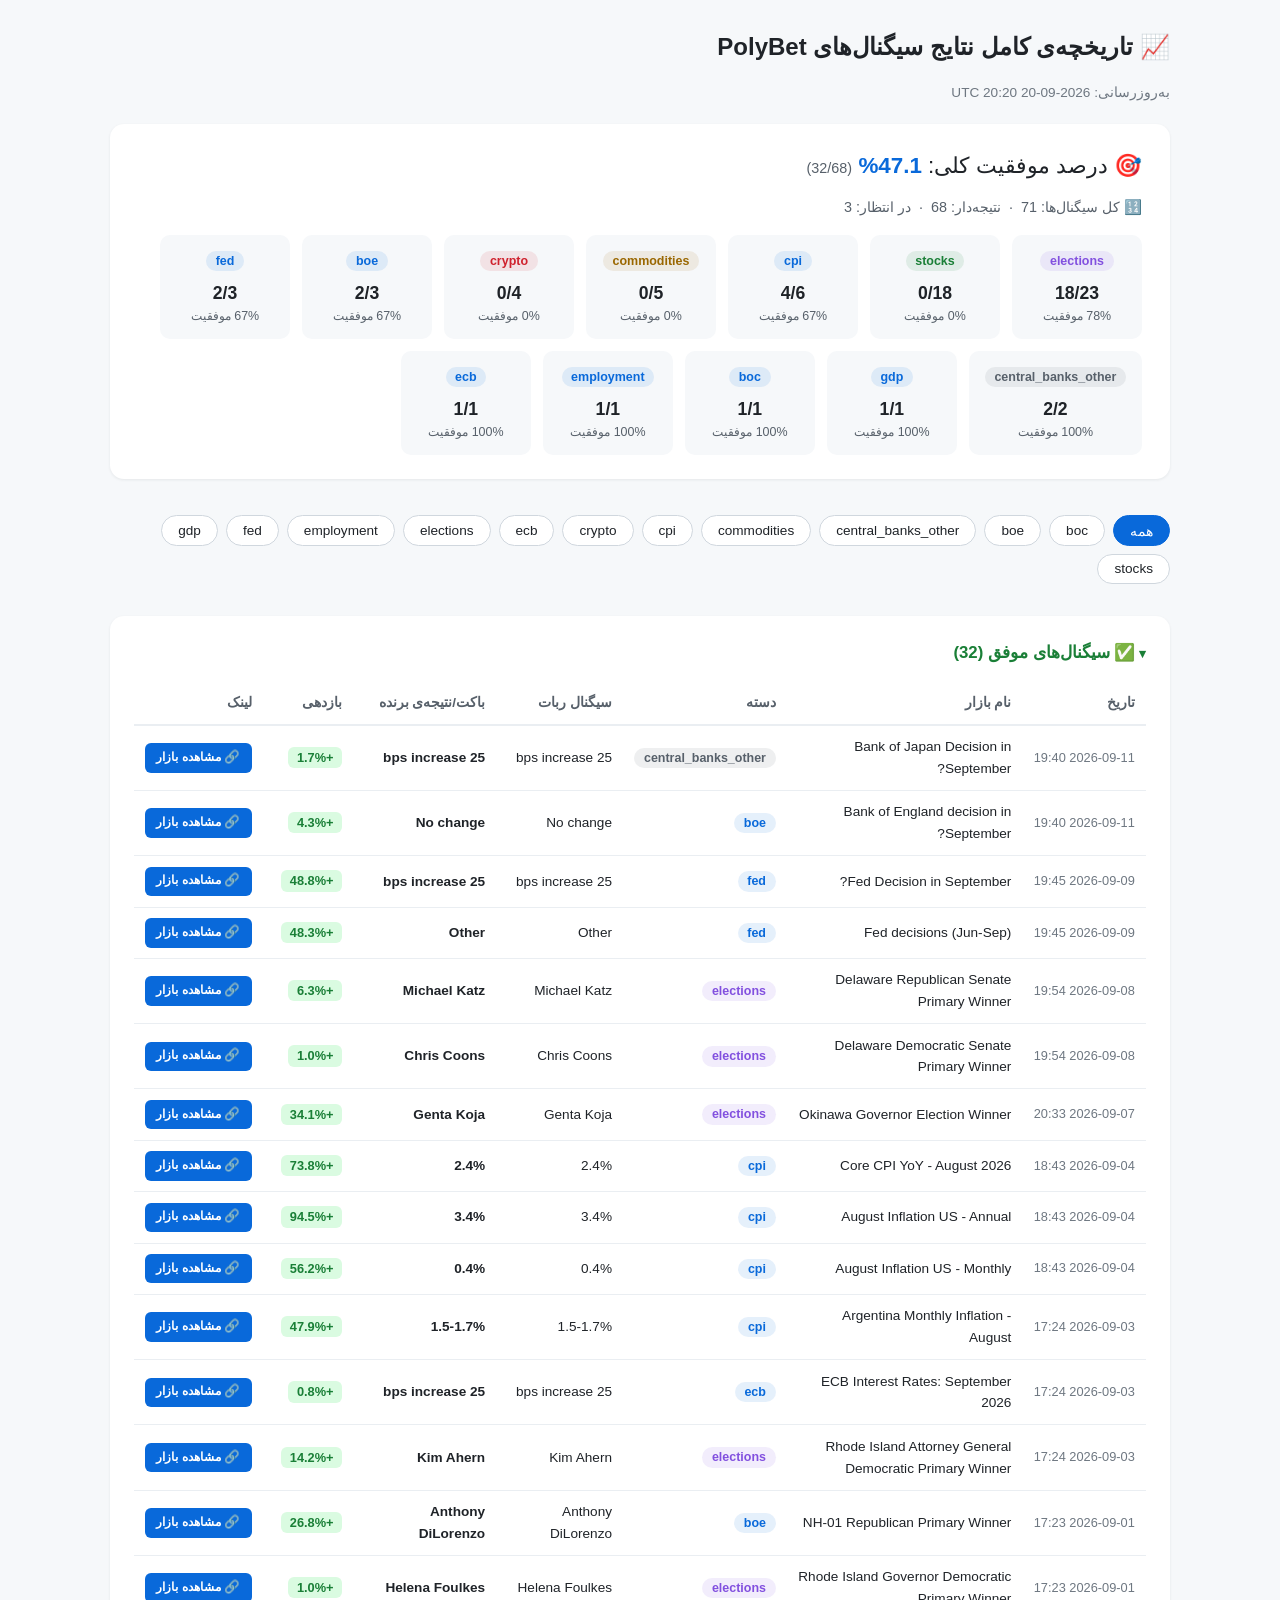
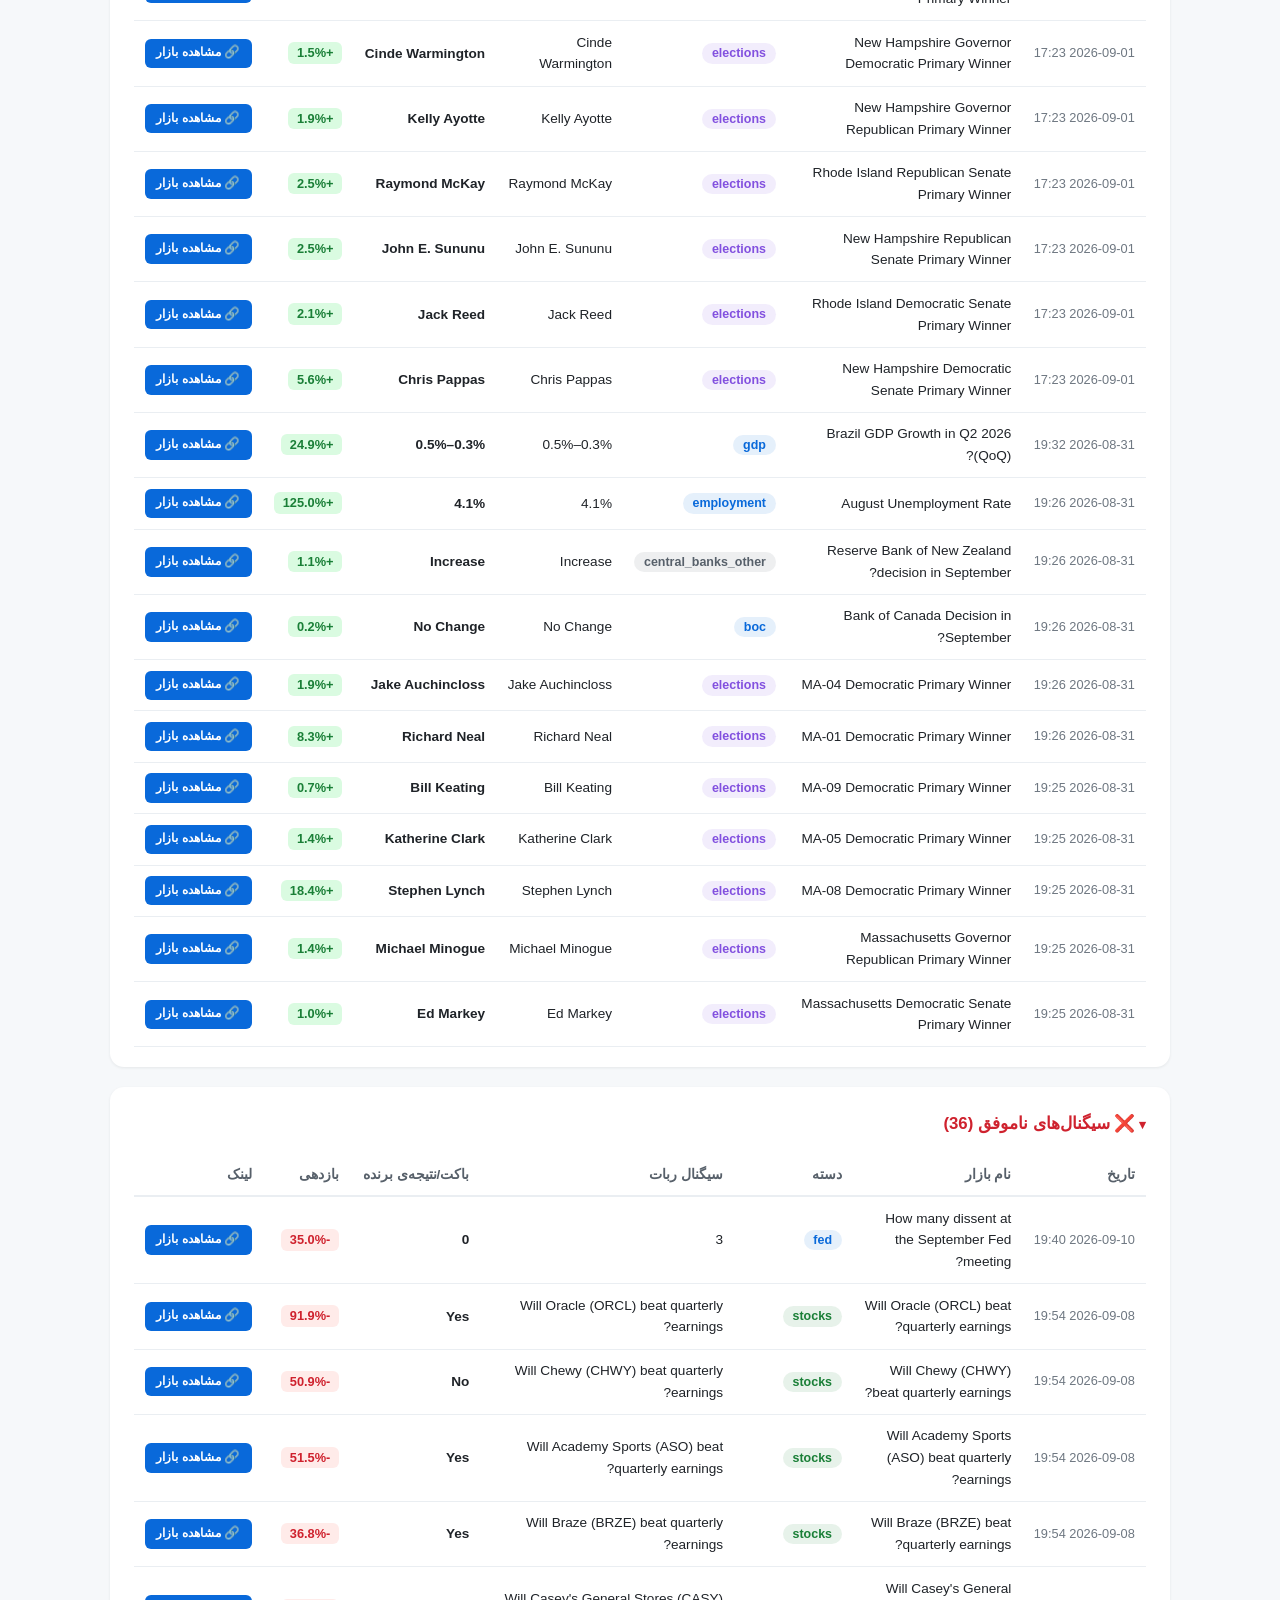
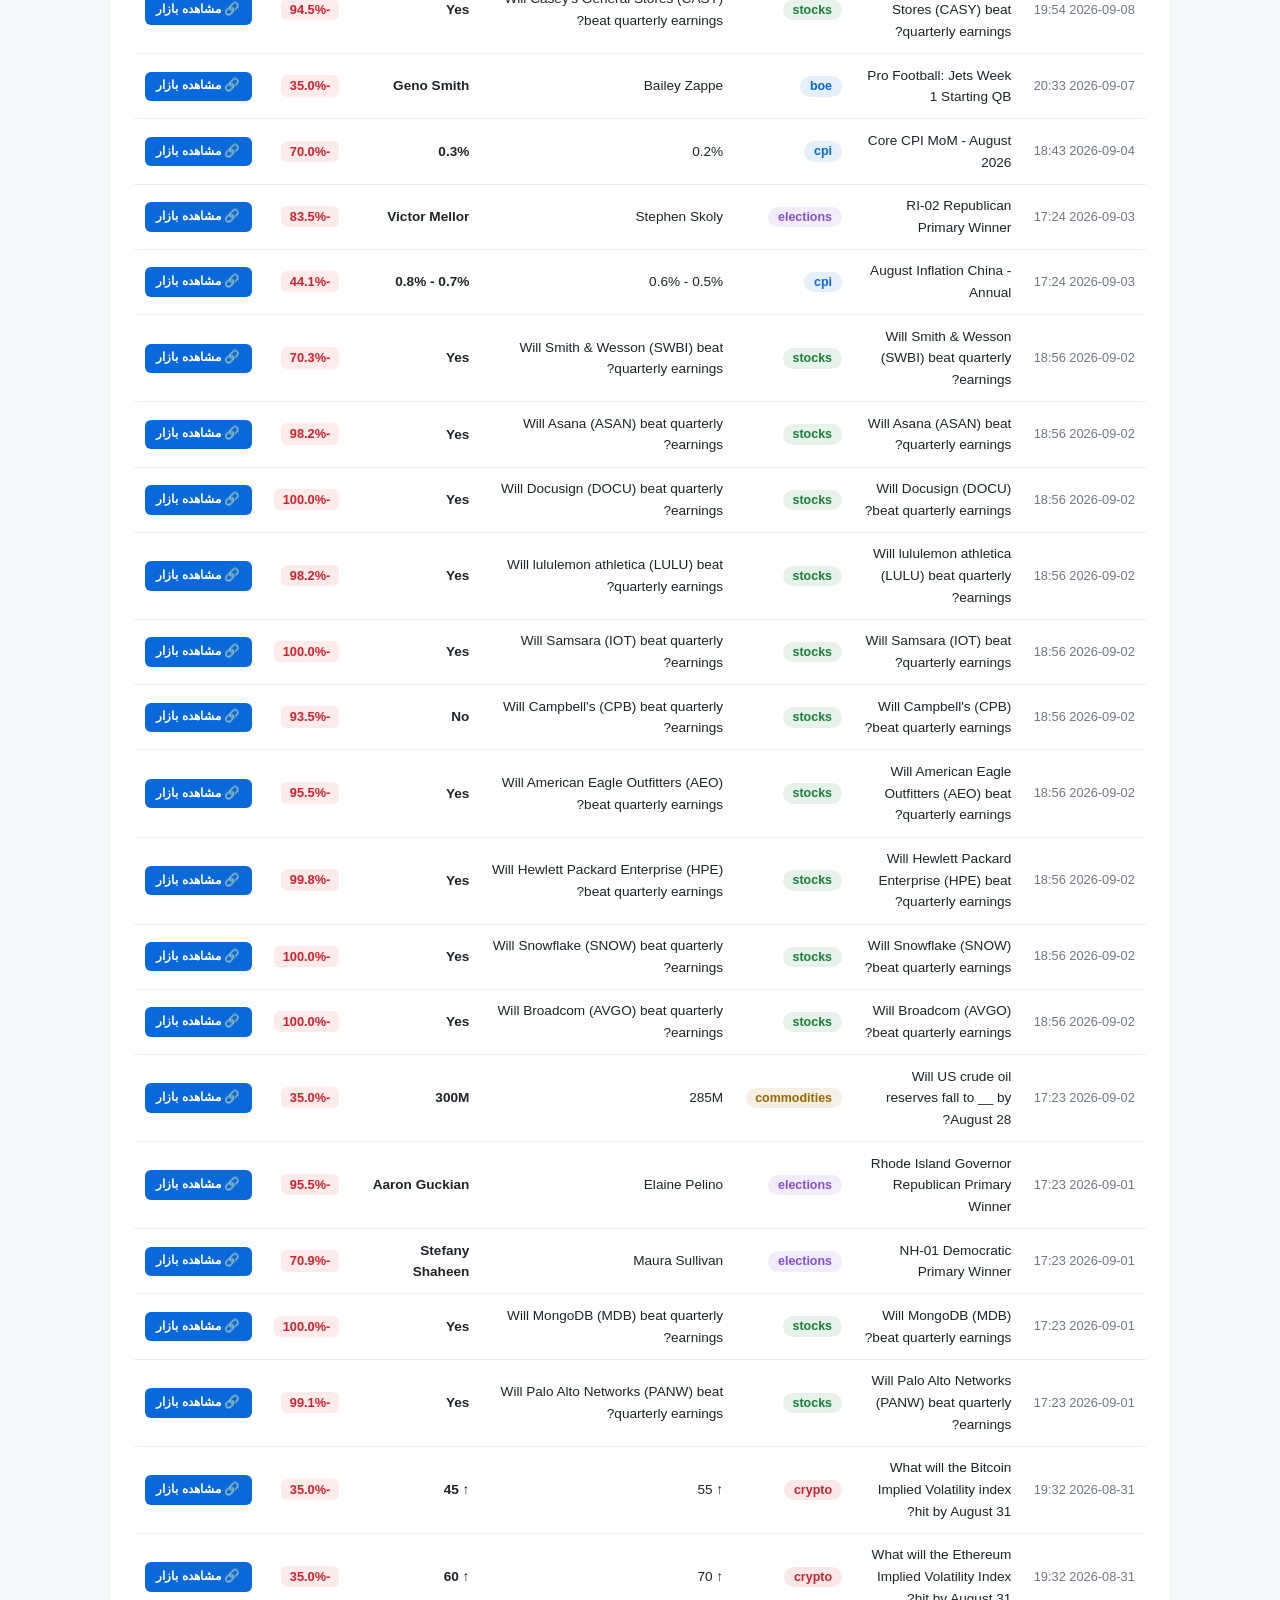
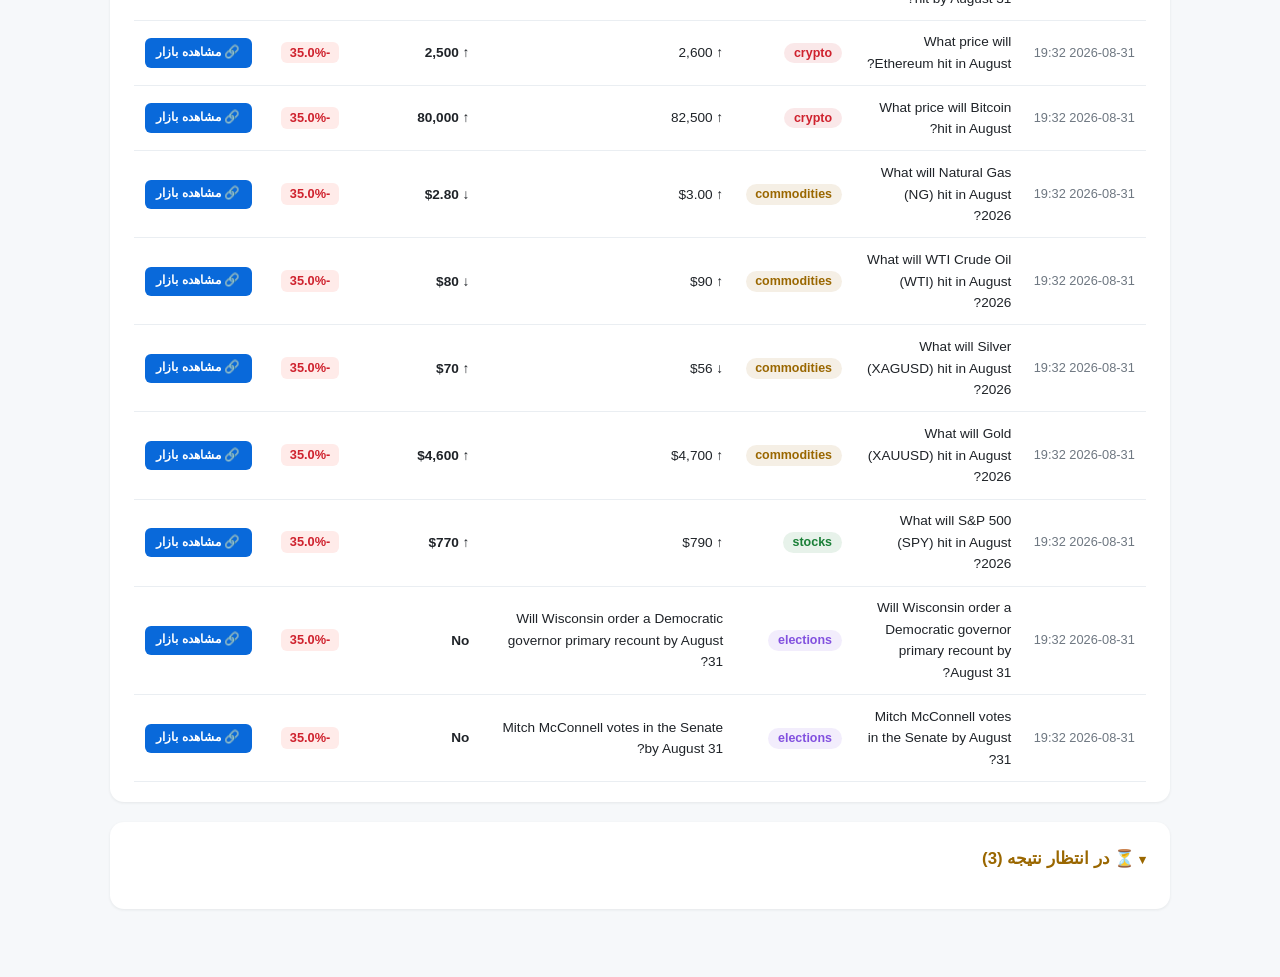
==== docs/results.html @ 65c59fc5 "Report run (): 2026-09-20 20:20 UTC" ====
<!DOCTYPE html>
<html lang="fa" dir="rtl">
<head>
<meta charset="utf-8">
<meta name="viewport" content="width=device-width, initial-scale=1">
<title>PolyBet — تاریخچه‌ی نتایج سیگنال‌ها</title>
<style>
* { box-sizing: border-box; }
body {
  font-family: "Vazirmatn", "Segoe UI", Tahoma, -apple-system, sans-serif;
  max-width: 1100px; margin: 0 auto; padding: 0 1.25rem 3rem;
  background: #f6f8fa; color: #1f2328; line-height: 1.6;
}
h1 { font-size: 1.5rem; margin-top: 1.75rem; }
.generated-at { color: #6e7781; font-size: 0.85rem; margin-bottom: 1.25rem; }

.summary-box {
  background: #fff; border-radius: 14px; padding: 1.5rem 1.75rem;
  margin-bottom: 1.5rem; box-shadow: 0 1px 3px rgba(31,35,40,0.08);
}
.big-stat { font-size: 1.4rem; margin-bottom: 0.75rem; }
.big-stat strong { color: #0969da; }
.sub-stats { color: #57606a; font-size: 0.9rem; margin-bottom: 1rem; }

.cat-stat-grid { display: flex; flex-wrap: wrap; gap: 0.75rem; margin-top: 0.5rem; }
.cat-stat-card {
  background: #f6f8fa; border-radius: 10px; padding: 0.75rem 1rem;
  min-width: 130px; text-align: center;
}
.cat-stat-num { font-size: 1.1rem; font-weight: 700; margin-top: 0.4rem; }
.cat-stat-rate { font-size: 0.78rem; color: #57606a; }

.section-nav {
  position: sticky; top: 0; z-index: 10; background: #f6f8fa;
  display: flex; flex-wrap: wrap; gap: 0.5rem; padding: 0.75rem 0;
  margin-bottom: 1.25rem;
}
.nav-btn {
  border: 1px solid #d0d7de; background: #fff; color: #1f2328;
  border-radius: 999px; padding: 0.4rem 1rem; font-size: 0.85rem;
  cursor: pointer; transition: all 0.15s;
}
.nav-btn:hover { background: #eaeef2; }
.nav-btn.active { background: #0969da; border-color: #0969da; color: #fff; }

section { background: #fff; border-radius: 14px; padding: 0.5rem 1.5rem 1.25rem; margin-bottom: 1.25rem; box-shadow: 0 1px 3px rgba(31,35,40,0.08); }
summary.section-title { font-size: 1.05rem; padding: 1rem 0; cursor: pointer; font-weight: 700; list-style: none; }
summary.section-title::-webkit-details-marker { display: none; }
summary.section-title::before { content: "▾ "; font-size: 0.8em; }
.section-title.success { color: #1a7f37; }
.section-title.failure { color: #cf222e; }
.section-title.pending { color: #9a6700; }

.table-wrap { overflow-x: auto; }
table { width: 100%; border-collapse: collapse; font-size: 0.85rem; min-width: 720px; }
th { text-align: right; padding: 0.6rem 0.7rem; color: #57606a; font-weight: 600; border-bottom: 2px solid #eaeef2; white-space: nowrap; }
td { text-align: right; padding: 0.65rem 0.7rem; border-bottom: 1px solid #eaeef2; vertical-align: middle; }
tbody tr:hover { background: #f6f8fa; }
.col-date { color: #6e7781; font-size: 0.8rem; white-space: nowrap; }
.col-title { max-width: 280px; }

.cat-badge { padding: 0.2rem 0.6rem; border-radius: 999px; font-size: 0.78rem; font-weight: 600; white-space: nowrap; }

.ret-pill { padding: 0.2rem 0.55rem; border-radius: 6px; font-weight: 700; font-size: 0.8rem; }
.ret-positive { background: #dafbe1; color: #1a7f37; }
.ret-negative { background: #ffebe9; color: #cf222e; }
.ret-neutral { background: #f6f8fa; color: #6e7781; }

.row-link {
  display: inline-block; background: #0969da; color: #fff !important;
  padding: 0.3rem 0.7rem; border-radius: 6px; font-size: 0.78rem;
  text-decoration: none; white-space: nowrap; font-weight: 600;
}
.row-link:hover { background: #0550ae; }
.empty-link { color: #8c959f; }

.empty { color: #6e7781; font-size: 0.85rem; padding: 1rem 0; }
</style>
</head>
<body>
<h1>📈 تاریخچه‌ی کامل نتایج سیگنال‌های PolyBet</h1>
<p class="generated-at">به‌روزرسانی: 2026-09-20 20:20 UTC</p>

<div class="summary-box">
  <div class="big-stat">🎯 درصد موفقیت کلی: <strong>47.1%</strong> <span style="color:#57606a;font-size:0.9rem">(32/68)</span></div>
  <div class="sub-stats">🔢 کل سیگنال‌ها: 71 &nbsp;·&nbsp; نتیجه‌دار: 68 &nbsp;·&nbsp; در انتظار: 3</div>
  <div class="cat-stat-grid"><div class="cat-stat-card"><span class="cat-badge" style="background:#8250df1a;color:#8250df">elections</span><div class="cat-stat-num">18/23</div><div class="cat-stat-rate">78% موفقیت</div></div><div class="cat-stat-card"><span class="cat-badge" style="background:#1a7f371a;color:#1a7f37">stocks</span><div class="cat-stat-num">0/18</div><div class="cat-stat-rate">0% موفقیت</div></div><div class="cat-stat-card"><span class="cat-badge" style="background:#0969da1a;color:#0969da">cpi</span><div class="cat-stat-num">4/6</div><div class="cat-stat-rate">67% موفقیت</div></div><div class="cat-stat-card"><span class="cat-badge" style="background:#9a67001a;color:#9a6700">commodities</span><div class="cat-stat-num">0/5</div><div class="cat-stat-rate">0% موفقیت</div></div><div class="cat-stat-card"><span class="cat-badge" style="background:#cf222e1a;color:#cf222e">crypto</span><div class="cat-stat-num">0/4</div><div class="cat-stat-rate">0% موفقیت</div></div><div class="cat-stat-card"><span class="cat-badge" style="background:#0969da1a;color:#0969da">boe</span><div class="cat-stat-num">2/3</div><div class="cat-stat-rate">67% موفقیت</div></div><div class="cat-stat-card"><span class="cat-badge" style="background:#0969da1a;color:#0969da">fed</span><div class="cat-stat-num">2/3</div><div class="cat-stat-rate">67% موفقیت</div></div><div class="cat-stat-card"><span class="cat-badge" style="background:#57606a1a;color:#57606a">central_banks_other</span><div class="cat-stat-num">2/2</div><div class="cat-stat-rate">100% موفقیت</div></div><div class="cat-stat-card"><span class="cat-badge" style="background:#0969da1a;color:#0969da">gdp</span><div class="cat-stat-num">1/1</div><div class="cat-stat-rate">100% موفقیت</div></div><div class="cat-stat-card"><span class="cat-badge" style="background:#0969da1a;color:#0969da">boc</span><div class="cat-stat-num">1/1</div><div class="cat-stat-rate">100% موفقیت</div></div><div class="cat-stat-card"><span class="cat-badge" style="background:#0969da1a;color:#0969da">employment</span><div class="cat-stat-num">1/1</div><div class="cat-stat-rate">100% موفقیت</div></div><div class="cat-stat-card"><span class="cat-badge" style="background:#0969da1a;color:#0969da">ecb</span><div class="cat-stat-num">1/1</div><div class="cat-stat-rate">100% موفقیت</div></div></div>
</div>

<nav class="section-nav"><button type="button" class="nav-btn active" data-target="all" onclick="filterCategory(this)">همه</button><button type="button" class="nav-btn" data-target="boc" onclick="filterCategory(this)">boc</button><button type="button" class="nav-btn" data-target="boe" onclick="filterCategory(this)">boe</button><button type="button" class="nav-btn" data-target="central_banks_other" onclick="filterCategory(this)">central_banks_other</button><button type="button" class="nav-btn" data-target="commodities" onclick="filterCategory(this)">commodities</button><button type="button" class="nav-btn" data-target="cpi" onclick="filterCategory(this)">cpi</button><button type="button" class="nav-btn" data-target="crypto" onclick="filterCategory(this)">crypto</button><button type="button" class="nav-btn" data-target="ecb" onclick="filterCategory(this)">ecb</button><button type="button" class="nav-btn" data-target="elections" onclick="filterCategory(this)">elections</button><button type="button" class="nav-btn" data-target="employment" onclick="filterCategory(this)">employment</button><button type="button" class="nav-btn" data-target="fed" onclick="filterCategory(this)">fed</button><button type="button" class="nav-btn" data-target="gdp" onclick="filterCategory(this)">gdp</button><button type="button" class="nav-btn" data-target="stocks" onclick="filterCategory(this)">stocks</button></nav>

<section>
<details open>
<summary class="section-title success">✅ سیگنال‌های موفق (32)</summary>
<div class="table-wrap">
<table>
<thead><tr><th>تاریخ</th><th>نام بازار</th><th>دسته</th><th>سیگنال ربات</th><th>باکت/نتیجه‌ی برنده</th><th>بازدهی</th><th>لینک</th></tr></thead>
<tbody><tr data-category="central_banks_other">
<td class="col-date">2026-09-11 19:40</td>
<td class="col-title">Bank of Japan Decision in September?</td>
<td><span class="cat-badge" style="background:#57606a1a;color:#57606a">central_banks_other</span></td>
<td>25 bps increase</td>
<td><strong>25 bps increase</strong></td>
<td><span class="ret-pill ret-positive">+1.7%</span></td>
<td><a class="row-link" href="https://polymarket.com/event/bank-of-japan-decision-in-september-20260616002734979" target="_blank" rel="noopener">🔗 مشاهده بازار</a></td>
</tr>
<tr data-category="boe">
<td class="col-date">2026-09-11 19:40</td>
<td class="col-title">Bank of England decision in September?</td>
<td><span class="cat-badge" style="background:#0969da1a;color:#0969da">boe</span></td>
<td>No change</td>
<td><strong>No change</strong></td>
<td><span class="ret-pill ret-positive">+4.3%</span></td>
<td><a class="row-link" href="https://polymarket.com/event/bank-of-england-decision-in-september-20260623013317237" target="_blank" rel="noopener">🔗 مشاهده بازار</a></td>
</tr>
<tr data-category="fed">
<td class="col-date">2026-09-09 19:45</td>
<td class="col-title">Fed Decision in September?</td>
<td><span class="cat-badge" style="background:#0969da1a;color:#0969da">fed</span></td>
<td>25 bps increase</td>
<td><strong>25 bps increase</strong></td>
<td><span class="ret-pill ret-positive">+48.8%</span></td>
<td><a class="row-link" href="https://polymarket.com/event/fed-decision-in-september-762" target="_blank" rel="noopener">🔗 مشاهده بازار</a></td>
</tr>
<tr data-category="fed">
<td class="col-date">2026-09-09 19:45</td>
<td class="col-title">Fed decisions (Jun-Sep)</td>
<td><span class="cat-badge" style="background:#0969da1a;color:#0969da">fed</span></td>
<td>Other</td>
<td><strong>Other</strong></td>
<td><span class="ret-pill ret-positive">+48.3%</span></td>
<td><a class="row-link" href="https://polymarket.com/event/fed-decisions-jun-sep" target="_blank" rel="noopener">🔗 مشاهده بازار</a></td>
</tr>
<tr data-category="elections">
<td class="col-date">2026-09-08 19:54</td>
<td class="col-title">Delaware Republican Senate Primary Winner</td>
<td><span class="cat-badge" style="background:#8250df1a;color:#8250df">elections</span></td>
<td>Michael Katz</td>
<td><strong>Michael Katz</strong></td>
<td><span class="ret-pill ret-positive">+6.3%</span></td>
<td><a class="row-link" href="https://polymarket.com/event/delaware-republican-senate-primary-winner" target="_blank" rel="noopener">🔗 مشاهده بازار</a></td>
</tr>
<tr data-category="elections">
<td class="col-date">2026-09-08 19:54</td>
<td class="col-title">Delaware Democratic Senate Primary Winner</td>
<td><span class="cat-badge" style="background:#8250df1a;color:#8250df">elections</span></td>
<td>Chris Coons</td>
<td><strong>Chris Coons</strong></td>
<td><span class="ret-pill ret-positive">+1.0%</span></td>
<td><a class="row-link" href="https://polymarket.com/event/delaware-democratic-senate-primary-winner" target="_blank" rel="noopener">🔗 مشاهده بازار</a></td>
</tr>
<tr data-category="elections">
<td class="col-date">2026-09-07 20:33</td>
<td class="col-title">Okinawa Governor Election Winner</td>
<td><span class="cat-badge" style="background:#8250df1a;color:#8250df">elections</span></td>
<td>Genta Koja</td>
<td><strong>Genta Koja</strong></td>
<td><span class="ret-pill ret-positive">+34.1%</span></td>
<td><a class="row-link" href="https://polymarket.com/event/okinawa-governor-election-winner-2026" target="_blank" rel="noopener">🔗 مشاهده بازار</a></td>
</tr>
<tr data-category="cpi">
<td class="col-date">2026-09-04 18:43</td>
<td class="col-title">Core CPI YoY - August 2026</td>
<td><span class="cat-badge" style="background:#0969da1a;color:#0969da">cpi</span></td>
<td>2.4%</td>
<td><strong>2.4%</strong></td>
<td><span class="ret-pill ret-positive">+73.8%</span></td>
<td><a class="row-link" href="https://polymarket.com/event/core-cpi-yoy-august-2026-1786474662954" target="_blank" rel="noopener">🔗 مشاهده بازار</a></td>
</tr>
<tr data-category="cpi">
<td class="col-date">2026-09-04 18:43</td>
<td class="col-title">August Inflation US - Annual</td>
<td><span class="cat-badge" style="background:#0969da1a;color:#0969da">cpi</span></td>
<td>3.4%</td>
<td><strong>3.4%</strong></td>
<td><span class="ret-pill ret-positive">+94.5%</span></td>
<td><a class="row-link" href="https://polymarket.com/event/august-inflation-us-annual-1786474662954" target="_blank" rel="noopener">🔗 مشاهده بازار</a></td>
</tr>
<tr data-category="cpi">
<td class="col-date">2026-09-04 18:43</td>
<td class="col-title">August Inflation US - Monthly</td>
<td><span class="cat-badge" style="background:#0969da1a;color:#0969da">cpi</span></td>
<td>0.4%</td>
<td><strong>0.4%</strong></td>
<td><span class="ret-pill ret-positive">+56.2%</span></td>
<td><a class="row-link" href="https://polymarket.com/event/august-inflation-us-monthly-1786474662954" target="_blank" rel="noopener">🔗 مشاهده بازار</a></td>
</tr>
<tr data-category="cpi">
<td class="col-date">2026-09-03 17:24</td>
<td class="col-title">Argentina Monthly Inflation - August</td>
<td><span class="cat-badge" style="background:#0969da1a;color:#0969da">cpi</span></td>
<td>1.5-1.7%</td>
<td><strong>1.5-1.7%</strong></td>
<td><span class="ret-pill ret-positive">+47.9%</span></td>
<td><a class="row-link" href="https://polymarket.com/event/argentina-monthly-inflation-august-20260814110157100" target="_blank" rel="noopener">🔗 مشاهده بازار</a></td>
</tr>
<tr data-category="ecb">
<td class="col-date">2026-09-03 17:24</td>
<td class="col-title">ECB Interest Rates: September 2026</td>
<td><span class="cat-badge" style="background:#0969da1a;color:#0969da">ecb</span></td>
<td>25 bps increase</td>
<td><strong>25 bps increase</strong></td>
<td><span class="ret-pill ret-positive">+0.8%</span></td>
<td><a class="row-link" href="https://polymarket.com/event/ecb-interest-rates-september-2026-20260616222636097" target="_blank" rel="noopener">🔗 مشاهده بازار</a></td>
</tr>
<tr data-category="elections">
<td class="col-date">2026-09-03 17:24</td>
<td class="col-title">Rhode Island Attorney General Democratic Primary Winner</td>
<td><span class="cat-badge" style="background:#8250df1a;color:#8250df">elections</span></td>
<td>Kim Ahern</td>
<td><strong>Kim Ahern</strong></td>
<td><span class="ret-pill ret-positive">+14.2%</span></td>
<td><a class="row-link" href="https://polymarket.com/event/rhode-island-attorney-general-democratic-primary-winner" target="_blank" rel="noopener">🔗 مشاهده بازار</a></td>
</tr>
<tr data-category="boe">
<td class="col-date">2026-09-01 17:23</td>
<td class="col-title">NH-01 Republican Primary Winner</td>
<td><span class="cat-badge" style="background:#0969da1a;color:#0969da">boe</span></td>
<td>Anthony DiLorenzo</td>
<td><strong>Anthony DiLorenzo</strong></td>
<td><span class="ret-pill ret-positive">+26.8%</span></td>
<td><a class="row-link" href="https://polymarket.com/event/nh-01-republican-primary-winner" target="_blank" rel="noopener">🔗 مشاهده بازار</a></td>
</tr>
<tr data-category="elections">
<td class="col-date">2026-09-01 17:23</td>
<td class="col-title">Rhode Island Governor Democratic Primary Winner</td>
<td><span class="cat-badge" style="background:#8250df1a;color:#8250df">elections</span></td>
<td>Helena Foulkes</td>
<td><strong>Helena Foulkes</strong></td>
<td><span class="ret-pill ret-positive">+1.0%</span></td>
<td><a class="row-link" href="https://polymarket.com/event/rhode-island-governor-democratic-primary-winner" target="_blank" rel="noopener">🔗 مشاهده بازار</a></td>
</tr>
<tr data-category="elections">
<td class="col-date">2026-09-01 17:23</td>
<td class="col-title">New Hampshire Governor Democratic Primary Winner</td>
<td><span class="cat-badge" style="background:#8250df1a;color:#8250df">elections</span></td>
<td>Cinde Warmington</td>
<td><strong>Cinde Warmington</strong></td>
<td><span class="ret-pill ret-positive">+1.5%</span></td>
<td><a class="row-link" href="https://polymarket.com/event/new-hampshire-governor-democratic-primary-winner" target="_blank" rel="noopener">🔗 مشاهده بازار</a></td>
</tr>
<tr data-category="elections">
<td class="col-date">2026-09-01 17:23</td>
<td class="col-title">New Hampshire Governor Republican Primary Winner</td>
<td><span class="cat-badge" style="background:#8250df1a;color:#8250df">elections</span></td>
<td>Kelly Ayotte</td>
<td><strong>Kelly Ayotte</strong></td>
<td><span class="ret-pill ret-positive">+1.9%</span></td>
<td><a class="row-link" href="https://polymarket.com/event/new-hampshire-governor-republican-primary-winner" target="_blank" rel="noopener">🔗 مشاهده بازار</a></td>
</tr>
<tr data-category="elections">
<td class="col-date">2026-09-01 17:23</td>
<td class="col-title">Rhode Island Republican Senate Primary Winner</td>
<td><span class="cat-badge" style="background:#8250df1a;color:#8250df">elections</span></td>
<td>Raymond McKay</td>
<td><strong>Raymond McKay</strong></td>
<td><span class="ret-pill ret-positive">+2.5%</span></td>
<td><a class="row-link" href="https://polymarket.com/event/rhode-island-republican-senate-primary-winner" target="_blank" rel="noopener">🔗 مشاهده بازار</a></td>
</tr>
<tr data-category="elections">
<td class="col-date">2026-09-01 17:23</td>
<td class="col-title">New Hampshire Republican Senate Primary Winner</td>
<td><span class="cat-badge" style="background:#8250df1a;color:#8250df">elections</span></td>
<td>John E. Sununu</td>
<td><strong>John E. Sununu</strong></td>
<td><span class="ret-pill ret-positive">+2.5%</span></td>
<td><a class="row-link" href="https://polymarket.com/event/new-hampshire-republican-senate-primary-winner-296" target="_blank" rel="noopener">🔗 مشاهده بازار</a></td>
</tr>
<tr data-category="elections">
<td class="col-date">2026-09-01 17:23</td>
<td class="col-title">Rhode Island Democratic Senate Primary Winner</td>
<td><span class="cat-badge" style="background:#8250df1a;color:#8250df">elections</span></td>
<td>Jack Reed</td>
<td><strong>Jack Reed</strong></td>
<td><span class="ret-pill ret-positive">+2.1%</span></td>
<td><a class="row-link" href="https://polymarket.com/event/rhode-island-democratic-senate-primary-winner" target="_blank" rel="noopener">🔗 مشاهده بازار</a></td>
</tr>
<tr data-category="elections">
<td class="col-date">2026-09-01 17:23</td>
<td class="col-title">New Hampshire Democratic Senate Primary Winner</td>
<td><span class="cat-badge" style="background:#8250df1a;color:#8250df">elections</span></td>
<td>Chris Pappas</td>
<td><strong>Chris Pappas</strong></td>
<td><span class="ret-pill ret-positive">+5.6%</span></td>
<td><a class="row-link" href="https://polymarket.com/event/new-hampshire-democratic-senate-primary-winner" target="_blank" rel="noopener">🔗 مشاهده بازار</a></td>
</tr>
<tr data-category="gdp">
<td class="col-date">2026-08-31 19:32</td>
<td class="col-title">Brazil GDP Growth in Q2 2026 (QoQ)?</td>
<td><span class="cat-badge" style="background:#0969da1a;color:#0969da">gdp</span></td>
<td>0.3%–0.5%</td>
<td><strong>0.3%–0.5%</strong></td>
<td><span class="ret-pill ret-positive">+24.9%</span></td>
<td><a class="row-link" href="https://polymarket.com/event/brazil-gdp-growth-in-q2-2026-qoq" target="_blank" rel="noopener">🔗 مشاهده بازار</a></td>
</tr>
<tr data-category="employment">
<td class="col-date">2026-08-31 19:26</td>
<td class="col-title">August Unemployment Rate</td>
<td><span class="cat-badge" style="background:#0969da1a;color:#0969da">employment</span></td>
<td>4.1%</td>
<td><strong>4.1%</strong></td>
<td><span class="ret-pill ret-positive">+125.0%</span></td>
<td><a class="row-link" href="https://polymarket.com/event/august-unemployment-rate-1786116586124" target="_blank" rel="noopener">🔗 مشاهده بازار</a></td>
</tr>
<tr data-category="central_banks_other">
<td class="col-date">2026-08-31 19:26</td>
<td class="col-title">Reserve Bank of New Zealand decision in September?</td>
<td><span class="cat-badge" style="background:#57606a1a;color:#57606a">central_banks_other</span></td>
<td>Increase</td>
<td><strong>Increase</strong></td>
<td><span class="ret-pill ret-positive">+1.1%</span></td>
<td><a class="row-link" href="https://polymarket.com/event/reserve-bank-of-new-zealand-decision-in-september-20260710022000963" target="_blank" rel="noopener">🔗 مشاهده بازار</a></td>
</tr>
<tr data-category="boc">
<td class="col-date">2026-08-31 19:26</td>
<td class="col-title">Bank of Canada Decision in September?</td>
<td><span class="cat-badge" style="background:#0969da1a;color:#0969da">boc</span></td>
<td>No Change</td>
<td><strong>No Change</strong></td>
<td><span class="ret-pill ret-positive">+0.2%</span></td>
<td><a class="row-link" href="https://polymarket.com/event/bank-of-canada-decision-in-september-20260701223913897" target="_blank" rel="noopener">🔗 مشاهده بازار</a></td>
</tr>
<tr data-category="elections">
<td class="col-date">2026-08-31 19:26</td>
<td class="col-title">MA-04 Democratic Primary Winner</td>
<td><span class="cat-badge" style="background:#8250df1a;color:#8250df">elections</span></td>
<td>Jake Auchincloss</td>
<td><strong>Jake Auchincloss</strong></td>
<td><span class="ret-pill ret-positive">+1.9%</span></td>
<td><a class="row-link" href="https://polymarket.com/event/ma-04-democratic-primary-winner-20260727180932560" target="_blank" rel="noopener">🔗 مشاهده بازار</a></td>
</tr>
<tr data-category="elections">
<td class="col-date">2026-08-31 19:26</td>
<td class="col-title">MA-01 Democratic Primary Winner</td>
<td><span class="cat-badge" style="background:#8250df1a;color:#8250df">elections</span></td>
<td>Richard Neal</td>
<td><strong>Richard Neal</strong></td>
<td><span class="ret-pill ret-positive">+8.3%</span></td>
<td><a class="row-link" href="https://polymarket.com/event/ma-01-democratic-primary-winner-20260727173754524" target="_blank" rel="noopener">🔗 مشاهده بازار</a></td>
</tr>
<tr data-category="elections">
<td class="col-date">2026-08-31 19:25</td>
<td class="col-title">MA-09 Democratic Primary Winner</td>
<td><span class="cat-badge" style="background:#8250df1a;color:#8250df">elections</span></td>
<td>Bill Keating</td>
<td><strong>Bill Keating</strong></td>
<td><span class="ret-pill ret-positive">+0.7%</span></td>
<td><a class="row-link" href="https://polymarket.com/event/ma-09-democratic-primary-winner-20260727181858121" target="_blank" rel="noopener">🔗 مشاهده بازار</a></td>
</tr>
<tr data-category="elections">
<td class="col-date">2026-08-31 19:25</td>
<td class="col-title">MA-05 Democratic Primary Winner</td>
<td><span class="cat-badge" style="background:#8250df1a;color:#8250df">elections</span></td>
<td>Katherine Clark</td>
<td><strong>Katherine Clark</strong></td>
<td><span class="ret-pill ret-positive">+1.4%</span></td>
<td><a class="row-link" href="https://polymarket.com/event/ma-05-democratic-primary-winner-20260727181542922" target="_blank" rel="noopener">🔗 مشاهده بازار</a></td>
</tr>
<tr data-category="elections">
<td class="col-date">2026-08-31 19:25</td>
<td class="col-title">MA-08 Democratic Primary Winner</td>
<td><span class="cat-badge" style="background:#8250df1a;color:#8250df">elections</span></td>
<td>Stephen Lynch</td>
<td><strong>Stephen Lynch</strong></td>
<td><span class="ret-pill ret-positive">+18.4%</span></td>
<td><a class="row-link" href="https://polymarket.com/event/ma-08-democratic-primary-winner" target="_blank" rel="noopener">🔗 مشاهده بازار</a></td>
</tr>
<tr data-category="elections">
<td class="col-date">2026-08-31 19:25</td>
<td class="col-title">Massachusetts Governor Republican Primary Winner</td>
<td><span class="cat-badge" style="background:#8250df1a;color:#8250df">elections</span></td>
<td>Michael Minogue</td>
<td><strong>Michael Minogue</strong></td>
<td><span class="ret-pill ret-positive">+1.4%</span></td>
<td><a class="row-link" href="https://polymarket.com/event/massachusetts-governor-republican-primary-winner" target="_blank" rel="noopener">🔗 مشاهده بازار</a></td>
</tr>
<tr data-category="elections">
<td class="col-date">2026-08-31 19:25</td>
<td class="col-title">Massachusetts Democratic Senate Primary Winner</td>
<td><span class="cat-badge" style="background:#8250df1a;color:#8250df">elections</span></td>
<td>Ed Markey</td>
<td><strong>Ed Markey</strong></td>
<td><span class="ret-pill ret-positive">+1.0%</span></td>
<td><a class="row-link" href="https://polymarket.com/event/massachusetts-democratic-senate-primary-winner" target="_blank" rel="noopener">🔗 مشاهده بازار</a></td>
</tr></tbody>
</table>
</div>
</details>
</section>

<section>
<details open>
<summary class="section-title failure">❌ سیگنال‌های ناموفق (36)</summary>
<div class="table-wrap">
<table>
<thead><tr><th>تاریخ</th><th>نام بازار</th><th>دسته</th><th>سیگنال ربات</th><th>باکت/نتیجه‌ی برنده</th><th>بازدهی</th><th>لینک</th></tr></thead>
<tbody><tr data-category="fed">
<td class="col-date">2026-09-10 19:40</td>
<td class="col-title">How many dissent at the September Fed meeting?</td>
<td><span class="cat-badge" style="background:#0969da1a;color:#0969da">fed</span></td>
<td>3</td>
<td><strong>0</strong></td>
<td><span class="ret-pill ret-negative">-35.0%</span></td>
<td><a class="row-link" href="https://polymarket.com/event/how-many-dissent-at-the-september-fed-meeting" target="_blank" rel="noopener">🔗 مشاهده بازار</a></td>
</tr>
<tr data-category="stocks">
<td class="col-date">2026-09-08 19:54</td>
<td class="col-title">Will Oracle (ORCL) beat quarterly earnings?</td>
<td><span class="cat-badge" style="background:#1a7f371a;color:#1a7f37">stocks</span></td>
<td>Will Oracle (ORCL) beat quarterly earnings?</td>
<td><strong>Yes</strong></td>
<td><span class="ret-pill ret-negative">-91.9%</span></td>
<td><a class="row-link" href="https://polymarket.com/event/orcl-quarterly-earnings-nongaap-eps-09-08-2026-1pt74" target="_blank" rel="noopener">🔗 مشاهده بازار</a></td>
</tr>
<tr data-category="stocks">
<td class="col-date">2026-09-08 19:54</td>
<td class="col-title">Will Chewy (CHWY) beat quarterly earnings?</td>
<td><span class="cat-badge" style="background:#1a7f371a;color:#1a7f37">stocks</span></td>
<td>Will Chewy (CHWY) beat quarterly earnings?</td>
<td><strong>No</strong></td>
<td><span class="ret-pill ret-negative">-50.9%</span></td>
<td><a class="row-link" href="https://polymarket.com/event/chwy-quarterly-earnings-nongaap-eps-09-09-2026-0pt36" target="_blank" rel="noopener">🔗 مشاهده بازار</a></td>
</tr>
<tr data-category="stocks">
<td class="col-date">2026-09-08 19:54</td>
<td class="col-title">Will Academy Sports (ASO) beat quarterly earnings?</td>
<td><span class="cat-badge" style="background:#1a7f371a;color:#1a7f37">stocks</span></td>
<td>Will Academy Sports (ASO) beat quarterly earnings?</td>
<td><strong>Yes</strong></td>
<td><span class="ret-pill ret-negative">-51.5%</span></td>
<td><a class="row-link" href="https://polymarket.com/event/aso-quarterly-earnings-nongaap-eps-09-01-2026-2pt1" target="_blank" rel="noopener">🔗 مشاهده بازار</a></td>
</tr>
<tr data-category="stocks">
<td class="col-date">2026-09-08 19:54</td>
<td class="col-title">Will Braze (BRZE) beat quarterly earnings?</td>
<td><span class="cat-badge" style="background:#1a7f371a;color:#1a7f37">stocks</span></td>
<td>Will Braze (BRZE) beat quarterly earnings?</td>
<td><strong>Yes</strong></td>
<td><span class="ret-pill ret-negative">-36.8%</span></td>
<td><a class="row-link" href="https://polymarket.com/event/brze-quarterly-earnings-nongaap-eps-09-08-2026-0pt15" target="_blank" rel="noopener">🔗 مشاهده بازار</a></td>
</tr>
<tr data-category="stocks">
<td class="col-date">2026-09-08 19:54</td>
<td class="col-title">Will Casey&#x27;s General Stores (CASY) beat quarterly earnings?</td>
<td><span class="cat-badge" style="background:#1a7f371a;color:#1a7f37">stocks</span></td>
<td>Will Casey&#x27;s General Stores (CASY) beat quarterly earnings?</td>
<td><strong>Yes</strong></td>
<td><span class="ret-pill ret-negative">-94.5%</span></td>
<td><a class="row-link" href="https://polymarket.com/event/casy-quarterly-earnings-gaap-eps-09-08-2026-6pt75" target="_blank" rel="noopener">🔗 مشاهده بازار</a></td>
</tr>
<tr data-category="boe">
<td class="col-date">2026-09-07 20:33</td>
<td class="col-title">Pro Football: Jets Week 1 Starting QB</td>
<td><span class="cat-badge" style="background:#0969da1a;color:#0969da">boe</span></td>
<td>Bailey Zappe</td>
<td><strong>Geno Smith</strong></td>
<td><span class="ret-pill ret-negative">-35.0%</span></td>
<td><a class="row-link" href="https://polymarket.com/event/pro-football-jets-week-1-starting-qb" target="_blank" rel="noopener">🔗 مشاهده بازار</a></td>
</tr>
<tr data-category="cpi">
<td class="col-date">2026-09-04 18:43</td>
<td class="col-title">Core CPI MoM - August 2026</td>
<td><span class="cat-badge" style="background:#0969da1a;color:#0969da">cpi</span></td>
<td>0.2%</td>
<td><strong>0.3%</strong></td>
<td><span class="ret-pill ret-negative">-70.0%</span></td>
<td><a class="row-link" href="https://polymarket.com/event/core-cpi-mom-august-2026-1786474662954" target="_blank" rel="noopener">🔗 مشاهده بازار</a></td>
</tr>
<tr data-category="elections">
<td class="col-date">2026-09-03 17:24</td>
<td class="col-title">RI-02 Republican Primary Winner</td>
<td><span class="cat-badge" style="background:#8250df1a;color:#8250df">elections</span></td>
<td>Stephen Skoly</td>
<td><strong>Victor Mellor</strong></td>
<td><span class="ret-pill ret-negative">-83.5%</span></td>
<td><a class="row-link" href="https://polymarket.com/event/ri-02-republican-primary-winner" target="_blank" rel="noopener">🔗 مشاهده بازار</a></td>
</tr>
<tr data-category="cpi">
<td class="col-date">2026-09-03 17:24</td>
<td class="col-title">August Inflation China - Annual</td>
<td><span class="cat-badge" style="background:#0969da1a;color:#0969da">cpi</span></td>
<td>0.5% - 0.6%</td>
<td><strong>0.7% - 0.8%</strong></td>
<td><span class="ret-pill ret-negative">-44.1%</span></td>
<td><a class="row-link" href="https://polymarket.com/event/august-inflation-china-annual" target="_blank" rel="noopener">🔗 مشاهده بازار</a></td>
</tr>
<tr data-category="stocks">
<td class="col-date">2026-09-02 18:56</td>
<td class="col-title">Will Smith &amp; Wesson (SWBI) beat quarterly earnings?</td>
<td><span class="cat-badge" style="background:#1a7f371a;color:#1a7f37">stocks</span></td>
<td>Will Smith &amp; Wesson (SWBI) beat quarterly earnings?</td>
<td><strong>Yes</strong></td>
<td><span class="ret-pill ret-negative">-70.3%</span></td>
<td><a class="row-link" href="https://polymarket.com/event/swbi-quarterly-earnings-nongaap-eps-09-03-2026-neg0pt05" target="_blank" rel="noopener">🔗 مشاهده بازار</a></td>
</tr>
<tr data-category="stocks">
<td class="col-date">2026-09-02 18:56</td>
<td class="col-title">Will Asana (ASAN) beat quarterly earnings?</td>
<td><span class="cat-badge" style="background:#1a7f371a;color:#1a7f37">stocks</span></td>
<td>Will Asana (ASAN) beat quarterly earnings?</td>
<td><strong>Yes</strong></td>
<td><span class="ret-pill ret-negative">-98.2%</span></td>
<td><a class="row-link" href="https://polymarket.com/event/asan-quarterly-earnings-nongaap-eps-09-03-2026-0pt09" target="_blank" rel="noopener">🔗 مشاهده بازار</a></td>
</tr>
<tr data-category="stocks">
<td class="col-date">2026-09-02 18:56</td>
<td class="col-title">Will Docusign (DOCU) beat quarterly earnings?</td>
<td><span class="cat-badge" style="background:#1a7f371a;color:#1a7f37">stocks</span></td>
<td>Will Docusign (DOCU) beat quarterly earnings?</td>
<td><strong>Yes</strong></td>
<td><span class="ret-pill ret-negative">-100.0%</span></td>
<td><a class="row-link" href="https://polymarket.com/event/docu-quarterly-earnings-nongaap-eps-09-03-2026-1pt09" target="_blank" rel="noopener">🔗 مشاهده بازار</a></td>
</tr>
<tr data-category="stocks">
<td class="col-date">2026-09-02 18:56</td>
<td class="col-title">Will lululemon athletica (LULU) beat quarterly earnings?</td>
<td><span class="cat-badge" style="background:#1a7f371a;color:#1a7f37">stocks</span></td>
<td>Will lululemon athletica (LULU) beat quarterly earnings?</td>
<td><strong>Yes</strong></td>
<td><span class="ret-pill ret-negative">-98.2%</span></td>
<td><a class="row-link" href="https://polymarket.com/event/lulu-quarterly-earnings-gaap-eps-09-03-2026-1pt79" target="_blank" rel="noopener">🔗 مشاهده بازار</a></td>
</tr>
<tr data-category="stocks">
<td class="col-date">2026-09-02 18:56</td>
<td class="col-title">Will Samsara (IOT) beat quarterly earnings?</td>
<td><span class="cat-badge" style="background:#1a7f371a;color:#1a7f37">stocks</span></td>
<td>Will Samsara (IOT) beat quarterly earnings?</td>
<td><strong>Yes</strong></td>
<td><span class="ret-pill ret-negative">-100.0%</span></td>
<td><a class="row-link" href="https://polymarket.com/event/iot-quarterly-earnings-nongaap-eps-09-03-2026-0pt16" target="_blank" rel="noopener">🔗 مشاهده بازار</a></td>
</tr>
<tr data-category="stocks">
<td class="col-date">2026-09-02 18:56</td>
<td class="col-title">Will Campbell&#x27;s (CPB) beat quarterly earnings?</td>
<td><span class="cat-badge" style="background:#1a7f371a;color:#1a7f37">stocks</span></td>
<td>Will Campbell&#x27;s (CPB) beat quarterly earnings?</td>
<td><strong>No</strong></td>
<td><span class="ret-pill ret-negative">-93.5%</span></td>
<td><a class="row-link" href="https://polymarket.com/event/cpb-quarterly-earnings-nongaap-eps-09-03-2026-0pt39" target="_blank" rel="noopener">🔗 مشاهده بازار</a></td>
</tr>
<tr data-category="stocks">
<td class="col-date">2026-09-02 18:56</td>
<td class="col-title">Will American Eagle Outfitters (AEO) beat quarterly earnings?</td>
<td><span class="cat-badge" style="background:#1a7f371a;color:#1a7f37">stocks</span></td>
<td>Will American Eagle Outfitters (AEO) beat quarterly earnings?</td>
<td><strong>Yes</strong></td>
<td><span class="ret-pill ret-negative">-95.5%</span></td>
<td><a class="row-link" href="https://polymarket.com/event/aeo-quarterly-earnings-gaap-eps-09-02-2026-0pt21" target="_blank" rel="noopener">🔗 مشاهده بازار</a></td>
</tr>
<tr data-category="stocks">
<td class="col-date">2026-09-02 18:56</td>
<td class="col-title">Will Hewlett Packard Enterprise (HPE) beat quarterly earnings?</td>
<td><span class="cat-badge" style="background:#1a7f371a;color:#1a7f37">stocks</span></td>
<td>Will Hewlett Packard Enterprise (HPE) beat quarterly earnings?</td>
<td><strong>Yes</strong></td>
<td><span class="ret-pill ret-negative">-99.8%</span></td>
<td><a class="row-link" href="https://polymarket.com/event/hpe-quarterly-earnings-nongaap-eps-09-02-2026-0pt93" target="_blank" rel="noopener">🔗 مشاهده بازار</a></td>
</tr>
<tr data-category="stocks">
<td class="col-date">2026-09-02 18:56</td>
<td class="col-title">Will Snowflake (SNOW) beat quarterly earnings?</td>
<td><span class="cat-badge" style="background:#1a7f371a;color:#1a7f37">stocks</span></td>
<td>Will Snowflake (SNOW) beat quarterly earnings?</td>
<td><strong>Yes</strong></td>
<td><span class="ret-pill ret-negative">-100.0%</span></td>
<td><a class="row-link" href="https://polymarket.com/event/snow-quarterly-earnings-nongaap-eps-09-02-2026-0pt45" target="_blank" rel="noopener">🔗 مشاهده بازار</a></td>
</tr>
<tr data-category="stocks">
<td class="col-date">2026-09-02 18:56</td>
<td class="col-title">Will Broadcom (AVGO) beat quarterly earnings?</td>
<td><span class="cat-badge" style="background:#1a7f371a;color:#1a7f37">stocks</span></td>
<td>Will Broadcom (AVGO) beat quarterly earnings?</td>
<td><strong>Yes</strong></td>
<td><span class="ret-pill ret-negative">-100.0%</span></td>
<td><a class="row-link" href="https://polymarket.com/event/avgo-quarterly-earnings-nongaap-eps-09-02-2026-3pt24" target="_blank" rel="noopener">🔗 مشاهده بازار</a></td>
</tr>
<tr data-category="commodities">
<td class="col-date">2026-09-02 17:23</td>
<td class="col-title">Will US crude oil reserves fall to __ by August 28?</td>
<td><span class="cat-badge" style="background:#9a67001a;color:#9a6700">commodities</span></td>
<td>285M</td>
<td><strong>300M</strong></td>
<td><span class="ret-pill ret-negative">-35.0%</span></td>
<td><a class="row-link" href="https://polymarket.com/event/will-us-crude-oil-reserves-fall-to-by-august-28-20260714142248732" target="_blank" rel="noopener">🔗 مشاهده بازار</a></td>
</tr>
<tr data-category="elections">
<td class="col-date">2026-09-01 17:23</td>
<td class="col-title">Rhode Island Governor Republican Primary Winner</td>
<td><span class="cat-badge" style="background:#8250df1a;color:#8250df">elections</span></td>
<td>Elaine Pelino</td>
<td><strong>Aaron Guckian</strong></td>
<td><span class="ret-pill ret-negative">-95.5%</span></td>
<td><a class="row-link" href="https://polymarket.com/event/rhode-island-governor-republican-primary-winner" target="_blank" rel="noopener">🔗 مشاهده بازار</a></td>
</tr>
<tr data-category="elections">
<td class="col-date">2026-09-01 17:23</td>
<td class="col-title">NH-01 Democratic Primary Winner</td>
<td><span class="cat-badge" style="background:#8250df1a;color:#8250df">elections</span></td>
<td>Maura Sullivan</td>
<td><strong>Stefany Shaheen</strong></td>
<td><span class="ret-pill ret-negative">-70.9%</span></td>
<td><a class="row-link" href="https://polymarket.com/event/nh-01-democratic-primary-winner" target="_blank" rel="noopener">🔗 مشاهده بازار</a></td>
</tr>
<tr data-category="stocks">
<td class="col-date">2026-09-01 17:23</td>
<td class="col-title">Will MongoDB (MDB) beat quarterly earnings?</td>
<td><span class="cat-badge" style="background:#1a7f371a;color:#1a7f37">stocks</span></td>
<td>Will MongoDB (MDB) beat quarterly earnings?</td>
<td><strong>Yes</strong></td>
<td><span class="ret-pill ret-negative">-100.0%</span></td>
<td><a class="row-link" href="https://polymarket.com/event/mdb-quarterly-earnings-nongaap-eps-09-01-2026-1pt61" target="_blank" rel="noopener">🔗 مشاهده بازار</a></td>
</tr>
<tr data-category="stocks">
<td class="col-date">2026-09-01 17:23</td>
<td class="col-title">Will Palo Alto Networks (PANW) beat quarterly earnings?</td>
<td><span class="cat-badge" style="background:#1a7f371a;color:#1a7f37">stocks</span></td>
<td>Will Palo Alto Networks (PANW) beat quarterly earnings?</td>
<td><strong>Yes</strong></td>
<td><span class="ret-pill ret-negative">-99.1%</span></td>
<td><a class="row-link" href="https://polymarket.com/event/panw-quarterly-earnings-nongaap-eps-09-01-2026-0pt98" target="_blank" rel="noopener">🔗 مشاهده بازار</a></td>
</tr>
<tr data-category="crypto">
<td class="col-date">2026-08-31 19:32</td>
<td class="col-title">What will the Bitcoin Implied Volatility index hit by August 31?</td>
<td><span class="cat-badge" style="background:#cf222e1a;color:#cf222e">crypto</span></td>
<td>↑ 55</td>
<td><strong>↑ 45</strong></td>
<td><span class="ret-pill ret-negative">-35.0%</span></td>
<td><a class="row-link" href="https://polymarket.com/event/what-will-the-bitcoin-implied-volatility-index-hit-by-august-31-2026" target="_blank" rel="noopener">🔗 مشاهده بازار</a></td>
</tr>
<tr data-category="crypto">
<td class="col-date">2026-08-31 19:32</td>
<td class="col-title">What will the Ethereum Implied Volatility Index hit by August 31?</td>
<td><span class="cat-badge" style="background:#cf222e1a;color:#cf222e">crypto</span></td>
<td>↑ 70</td>
<td><strong>↑ 60</strong></td>
<td><span class="ret-pill ret-negative">-35.0%</span></td>
<td><a class="row-link" href="https://polymarket.com/event/what-will-the-ethereum-implied-volatility-index-hit-by-august-31-2026" target="_blank" rel="noopener">🔗 مشاهده بازار</a></td>
</tr>
<tr data-category="crypto">
<td class="col-date">2026-08-31 19:32</td>
<td class="col-title">What price will Ethereum hit in August?</td>
<td><span class="cat-badge" style="background:#cf222e1a;color:#cf222e">crypto</span></td>
<td>↑ 2,600</td>
<td><strong>↑ 2,500</strong></td>
<td><span class="ret-pill ret-negative">-35.0%</span></td>
<td><a class="row-link" href="https://polymarket.com/event/what-price-will-ethereum-hit-in-august-2026" target="_blank" rel="noopener">🔗 مشاهده بازار</a></td>
</tr>
<tr data-category="crypto">
<td class="col-date">2026-08-31 19:32</td>
<td class="col-title">What price will Bitcoin hit in August?</td>
<td><span class="cat-badge" style="background:#cf222e1a;color:#cf222e">crypto</span></td>
<td>↑ 82,500</td>
<td><strong>↑ 80,000</strong></td>
<td><span class="ret-pill ret-negative">-35.0%</span></td>
<td><a class="row-link" href="https://polymarket.com/event/what-price-will-bitcoin-hit-in-august-2026" target="_blank" rel="noopener">🔗 مشاهده بازار</a></td>
</tr>
<tr data-category="commodities">
<td class="col-date">2026-08-31 19:32</td>
<td class="col-title">What will Natural Gas (NG) hit in August 2026?</td>
<td><span class="cat-badge" style="background:#9a67001a;color:#9a6700">commodities</span></td>
<td>↑ $3.00</td>
<td><strong>↓ $2.80</strong></td>
<td><span class="ret-pill ret-negative">-35.0%</span></td>
<td><a class="row-link" href="https://polymarket.com/event/what-price-will-ng-hit-in-august-2026" target="_blank" rel="noopener">🔗 مشاهده بازار</a></td>
</tr>
<tr data-category="commodities">
<td class="col-date">2026-08-31 19:32</td>
<td class="col-title">What will WTI Crude Oil (WTI) hit in August 2026?</td>
<td><span class="cat-badge" style="background:#9a67001a;color:#9a6700">commodities</span></td>
<td>↑ $90</td>
<td><strong>↓ $80</strong></td>
<td><span class="ret-pill ret-negative">-35.0%</span></td>
<td><a class="row-link" href="https://polymarket.com/event/what-price-will-wti-hit-in-august-2026" target="_blank" rel="noopener">🔗 مشاهده بازار</a></td>
</tr>
<tr data-category="commodities">
<td class="col-date">2026-08-31 19:32</td>
<td class="col-title">What will Silver (XAGUSD) hit in August 2026?</td>
<td><span class="cat-badge" style="background:#9a67001a;color:#9a6700">commodities</span></td>
<td>↓ $56</td>
<td><strong>↑ $70</strong></td>
<td><span class="ret-pill ret-negative">-35.0%</span></td>
<td><a class="row-link" href="https://polymarket.com/event/what-price-will-xagusd-hit-in-august-2026" target="_blank" rel="noopener">🔗 مشاهده بازار</a></td>
</tr>
<tr data-category="commodities">
<td class="col-date">2026-08-31 19:32</td>
<td class="col-title">What will Gold (XAUUSD) hit in August 2026?</td>
<td><span class="cat-badge" style="background:#9a67001a;color:#9a6700">commodities</span></td>
<td>↑ $4,700</td>
<td><strong>↑ $4,600</strong></td>
<td><span class="ret-pill ret-negative">-35.0%</span></td>
<td><a class="row-link" href="https://polymarket.com/event/what-price-will-xauusd-hit-in-august-2026" target="_blank" rel="noopener">🔗 مشاهده بازار</a></td>
</tr>
<tr data-category="stocks">
<td class="col-date">2026-08-31 19:32</td>
<td class="col-title">What will S&amp;P 500 (SPY) hit in August 2026?</td>
<td><span class="cat-badge" style="background:#1a7f371a;color:#1a7f37">stocks</span></td>
<td>↑ $790</td>
<td><strong>↑ $770</strong></td>
<td><span class="ret-pill ret-negative">-35.0%</span></td>
<td><a class="row-link" href="https://polymarket.com/event/what-price-will-spy-hit-in-august-2026" target="_blank" rel="noopener">🔗 مشاهده بازار</a></td>
</tr>
<tr data-category="elections">
<td class="col-date">2026-08-31 19:32</td>
<td class="col-title">Will Wisconsin order a Democratic governor primary recount by August 31?</td>
<td><span class="cat-badge" style="background:#8250df1a;color:#8250df">elections</span></td>
<td>Will Wisconsin order a Democratic governor primary recount by August 31?</td>
<td><strong>No</strong></td>
<td><span class="ret-pill ret-negative">-35.0%</span></td>
<td><a class="row-link" href="https://polymarket.com/event/will-wisconsin-order-a-democratic-governor-primary-recount-by-august-31-20260812123408427" target="_blank" rel="noopener">🔗 مشاهده بازار</a></td>
</tr>
<tr data-category="elections">
<td class="col-date">2026-08-31 19:32</td>
<td class="col-title">Mitch McConnell votes in the Senate by August 31?</td>
<td><span class="cat-badge" style="background:#8250df1a;color:#8250df">elections</span></td>
<td>Mitch McConnell votes in the Senate by August 31?</td>
<td><strong>No</strong></td>
<td><span class="ret-pill ret-negative">-35.0%</span></td>
<td><a class="row-link" href="https://polymarket.com/event/mitch-mcconnell-votes-in-the-senate-by-august-31-20260729184249668" target="_blank" rel="noopener">🔗 مشاهده بازار</a></td>
</tr></tbody>
</table>
</div>
</details>
</section>

<section>
<details>
<summary class="section-title pending">⏳ در انتظار نتیجه (3)</summary>
<div class="table-wrap">
<table>
<thead><tr><th>تاریخ</th><th>نام بازار</th><th>دسته</th><th>سیگنال ربات</th><th>باکت/نتیجه‌ی برنده</th><th>بازدهی</th><th>لینک</th></tr></thead>
<tbody><tr data-category="central_banks_other">
<td class="col-date">2026-09-18 19:34</td>
<td class="col-title">Bank of Mexico Decision in September?</td>
<td><span class="cat-badge" style="background:#57606a1a;color:#57606a">central_banks_other</span></td>
<td>No change</td>
<td><strong>—</strong></td>
<td><span class="ret-pill ret-neutral">—</span></td>
<td><a class="row-link" href="https://polymarket.com/event/bank-of-mexico-decision-in-september-20260623015231258" target="_blank" rel="noopener">🔗 مشاهده بازار</a></td>
</tr>
<tr data-category="central_banks_other">
<td class="col-date">2026-09-17 20:19</td>
<td class="col-title">South African Reserve Bank Decision in September?</td>
<td><span class="cat-badge" style="background:#57606a1a;color:#57606a">central_banks_other</span></td>
<td>Increase</td>
<td><strong>—</strong></td>
<td><span class="ret-pill ret-neutral">—</span></td>
<td><a class="row-link" href="https://polymarket.com/event/south-african-reserve-bank-decision-in-september-20260723230203732" target="_blank" rel="noopener">🔗 مشاهده بازار</a></td>
</tr>
<tr data-category="commodities">
<td class="col-date">2026-08-31 19:25</td>
<td class="col-title">US reissues Iran oil sales sanction relief by...?</td>
<td><span class="cat-badge" style="background:#9a67001a;color:#9a6700">commodities</span></td>
<td>August 31</td>
<td><strong>—</strong></td>
<td><span class="ret-pill ret-neutral">—</span></td>
<td><a class="row-link" href="https://polymarket.com/event/us-reissues-iran-oil-sales-sanction-relief-byptptpt-20260708142359046" target="_blank" rel="noopener">🔗 مشاهده بازار</a></td>
</tr></tbody>
</table>
</div>
</details>
</section>

<script>
function filterCategory(btn) {
  const target = btn.getAttribute('data-target');
  document.querySelectorAll('.nav-btn').forEach(b => b.classList.remove('active'));
  btn.classList.add('active');
  document.querySelectorAll('tbody tr').forEach(tr => {
    tr.style.display = (target === 'all' || tr.getAttribute('data-category') === target) ? '' : 'none';
  });
}
</script>
</body>
</html>
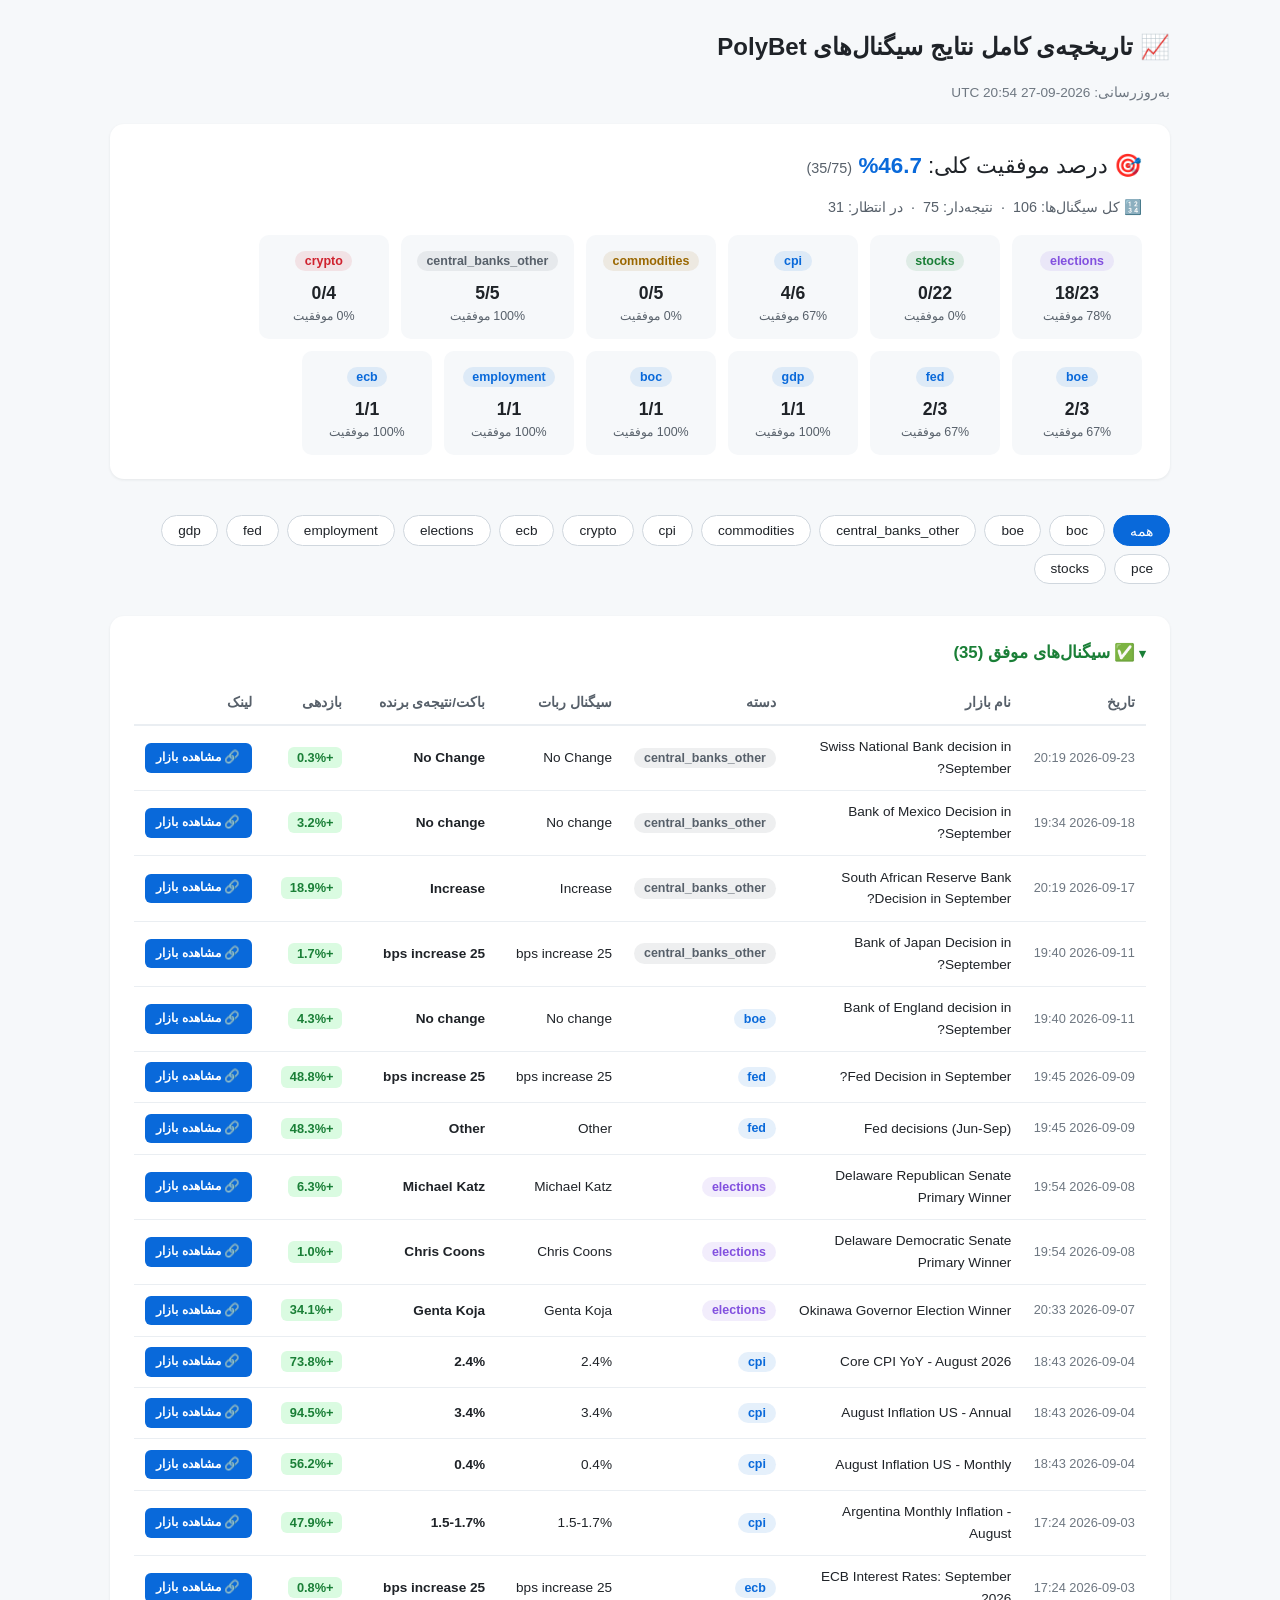
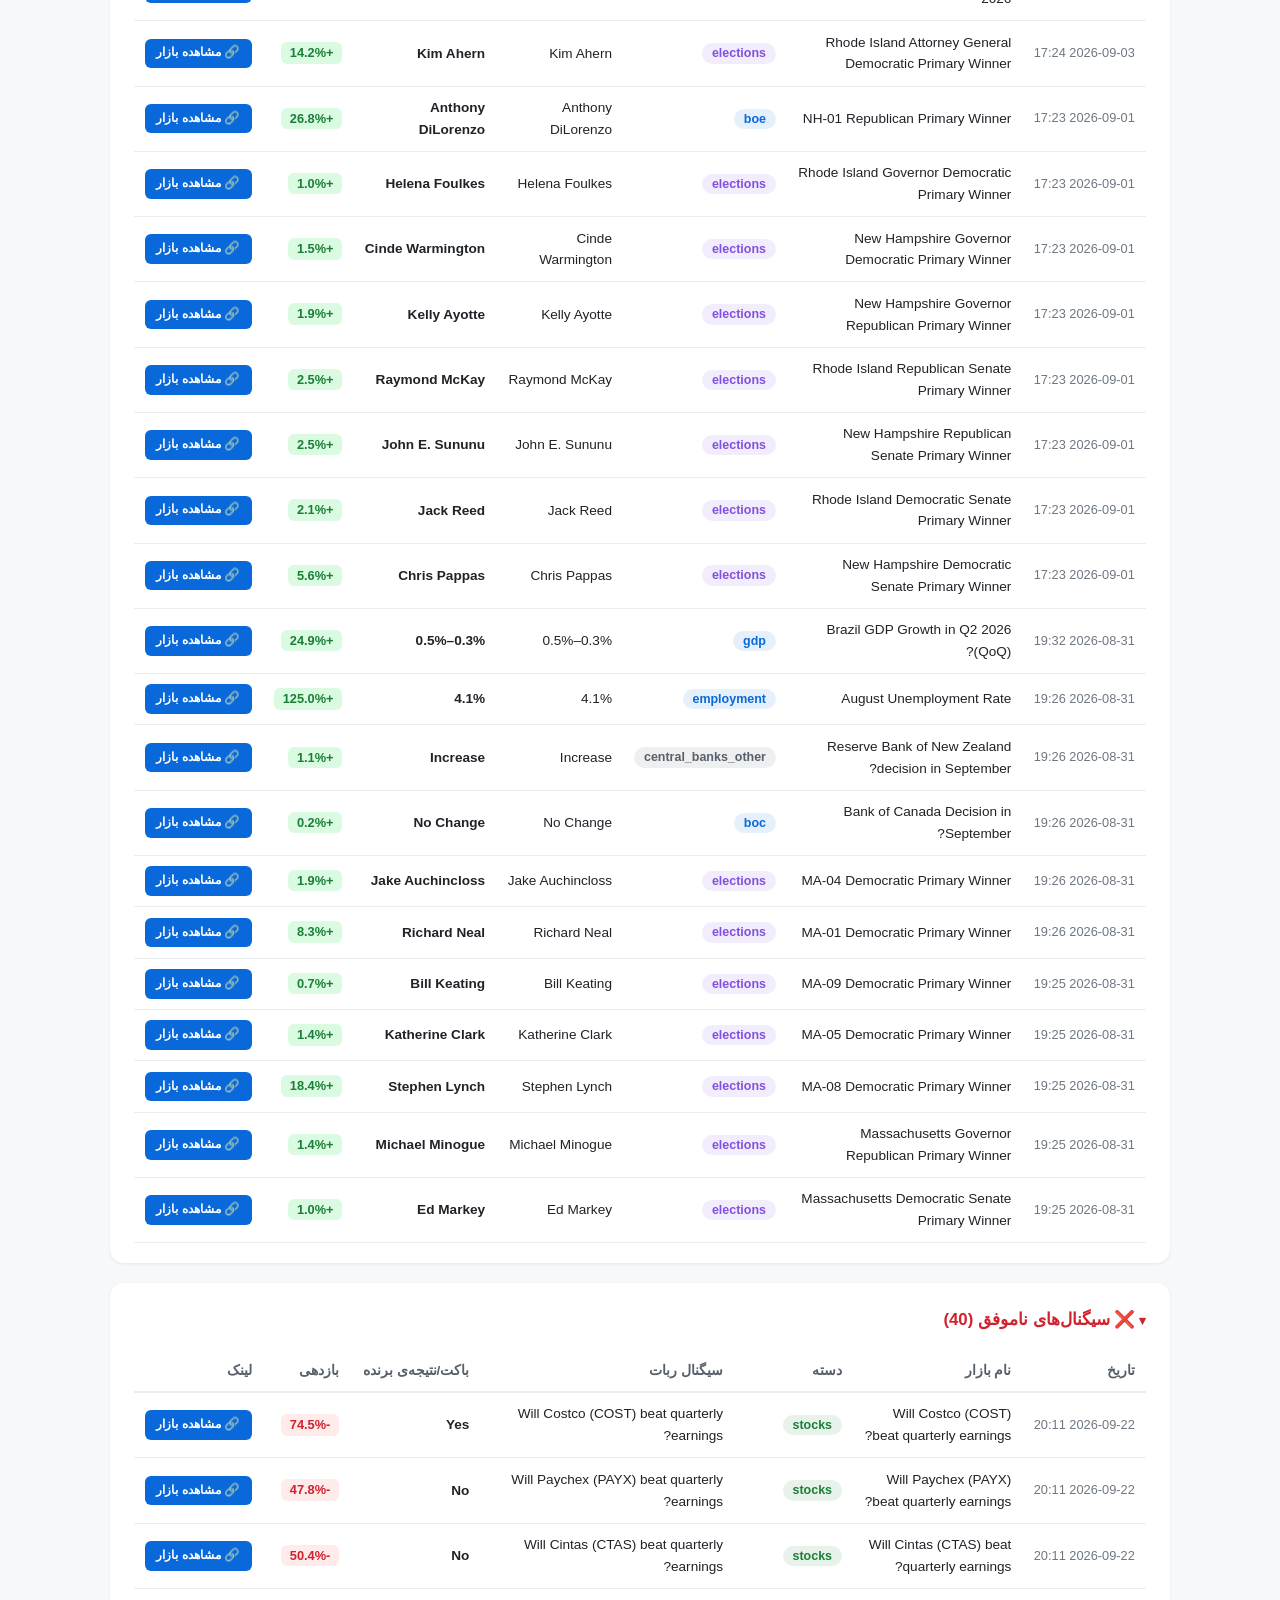
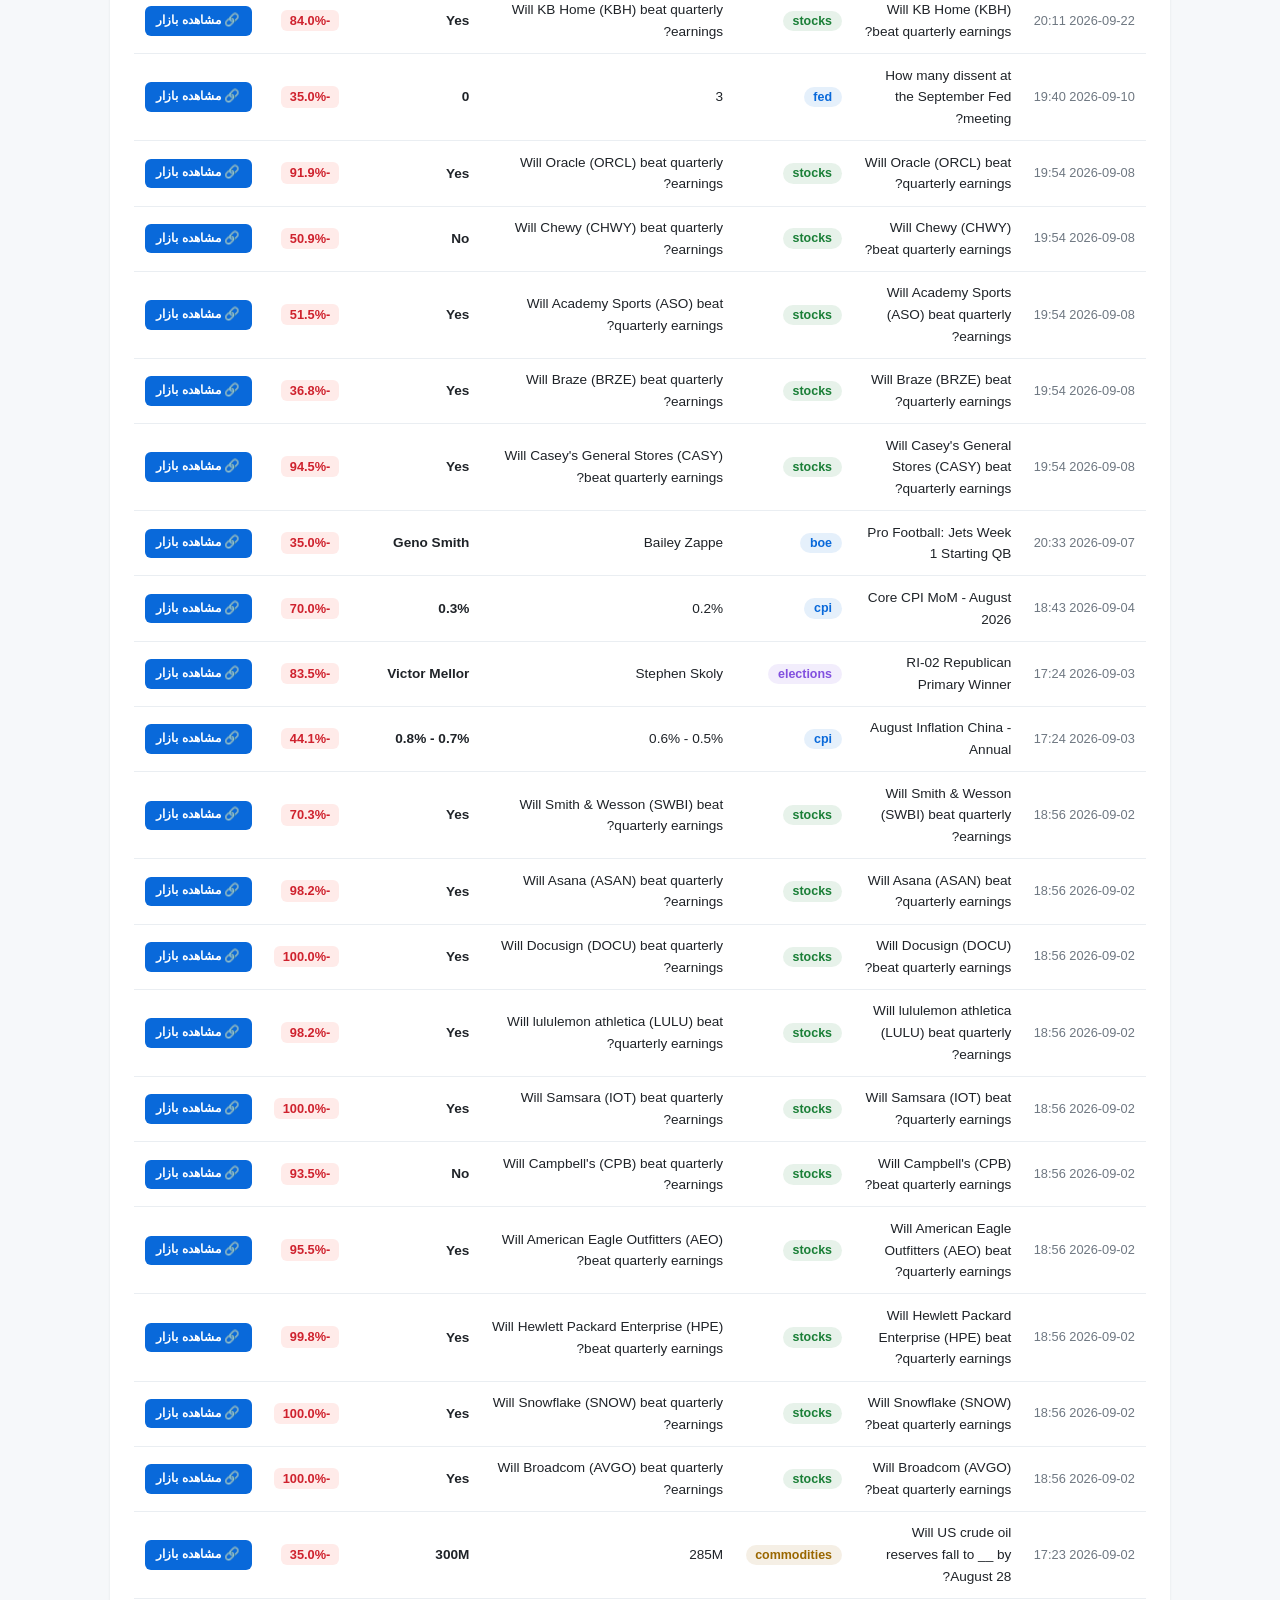
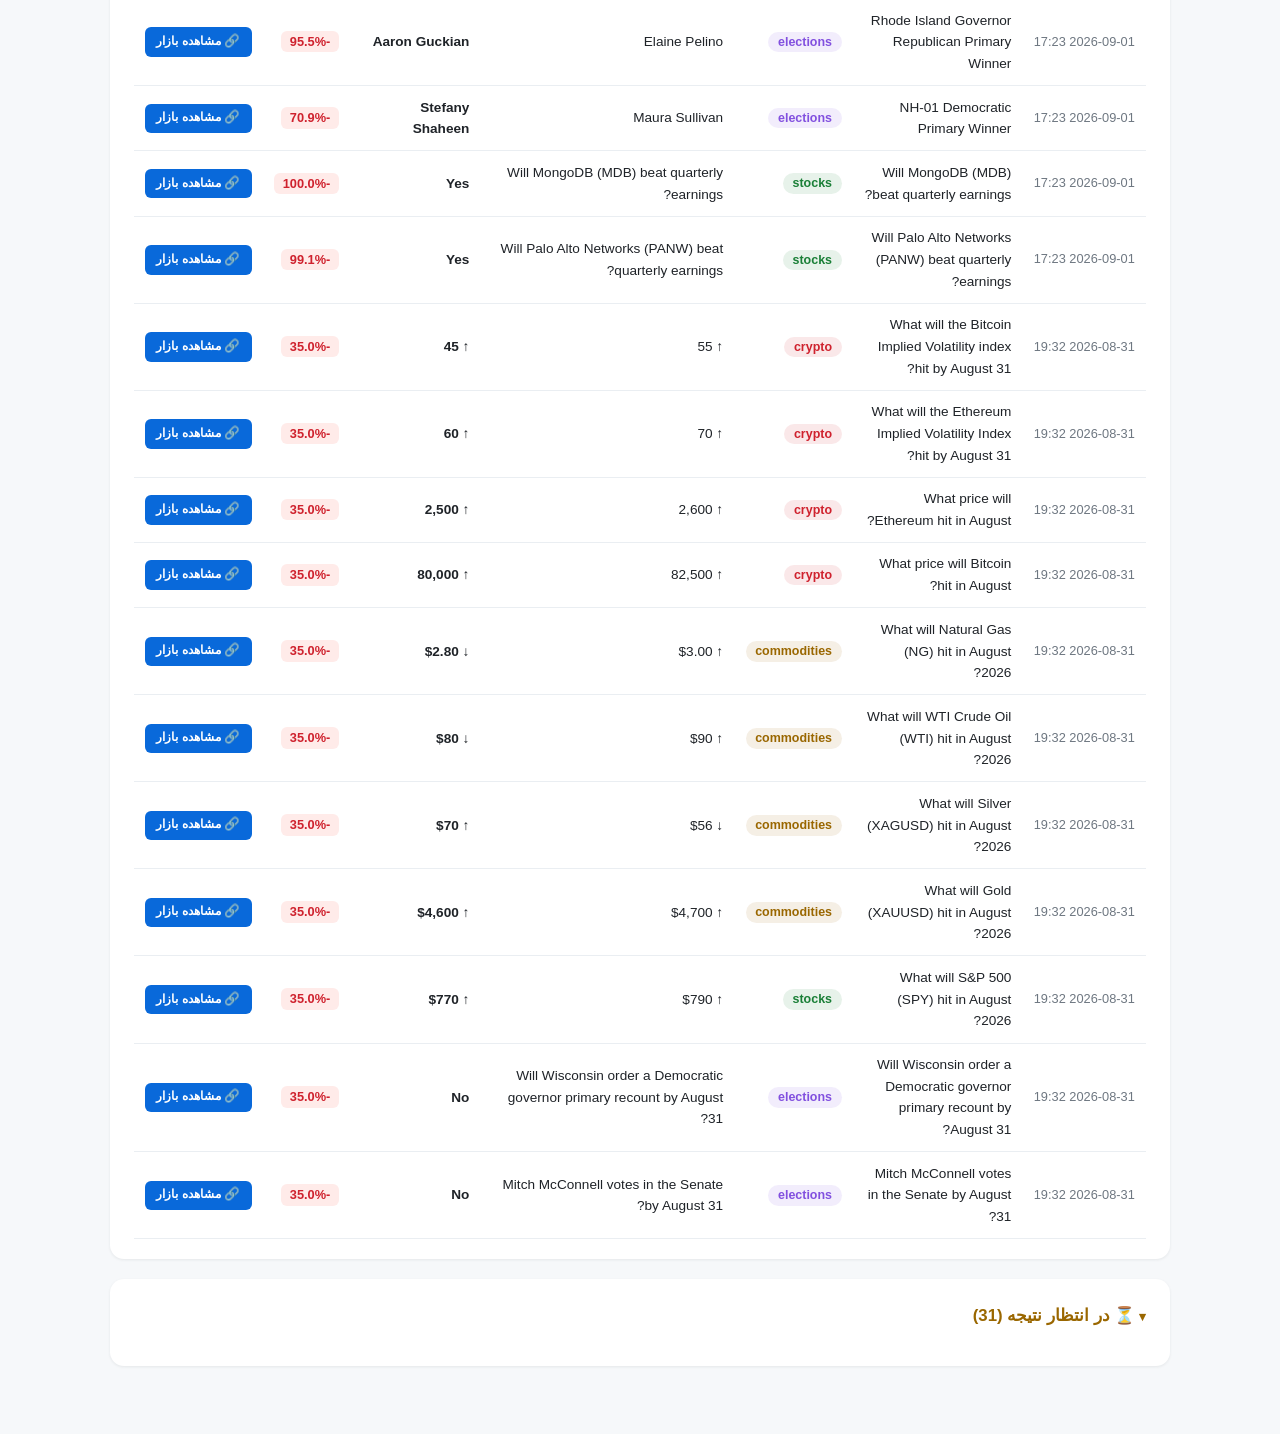
==== commit 41ca2737: "Report run (): 2026-09-27 20:54 UTC" ====
--- a/docs/results.html
+++ b/docs/results.html
@@ -79,23 +79,50 @@
 </head>
 <body>
 <h1>📈 تاریخچه‌ی کامل نتایج سیگنال‌های PolyBet</h1>
-<p class="generated-at">به‌روزرسانی: 2026-09-20 20:20 UTC</p>
+<p class="generated-at">به‌روزرسانی: 2026-09-27 20:54 UTC</p>
 
 <div class="summary-box">
-  <div class="big-stat">🎯 درصد موفقیت کلی: <strong>47.1%</strong> <span style="color:#57606a;font-size:0.9rem">(32/68)</span></div>
-  <div class="sub-stats">🔢 کل سیگنال‌ها: 71 &nbsp;·&nbsp; نتیجه‌دار: 68 &nbsp;·&nbsp; در انتظار: 3</div>
-  <div class="cat-stat-grid"><div class="cat-stat-card"><span class="cat-badge" style="background:#8250df1a;color:#8250df">elections</span><div class="cat-stat-num">18/23</div><div class="cat-stat-rate">78% موفقیت</div></div><div class="cat-stat-card"><span class="cat-badge" style="background:#1a7f371a;color:#1a7f37">stocks</span><div class="cat-stat-num">0/18</div><div class="cat-stat-rate">0% موفقیت</div></div><div class="cat-stat-card"><span class="cat-badge" style="background:#0969da1a;color:#0969da">cpi</span><div class="cat-stat-num">4/6</div><div class="cat-stat-rate">67% موفقیت</div></div><div class="cat-stat-card"><span class="cat-badge" style="background:#9a67001a;color:#9a6700">commodities</span><div class="cat-stat-num">0/5</div><div class="cat-stat-rate">0% موفقیت</div></div><div class="cat-stat-card"><span class="cat-badge" style="background:#cf222e1a;color:#cf222e">crypto</span><div class="cat-stat-num">0/4</div><div class="cat-stat-rate">0% موفقیت</div></div><div class="cat-stat-card"><span class="cat-badge" style="background:#0969da1a;color:#0969da">boe</span><div class="cat-stat-num">2/3</div><div class="cat-stat-rate">67% موفقیت</div></div><div class="cat-stat-card"><span class="cat-badge" style="background:#0969da1a;color:#0969da">fed</span><div class="cat-stat-num">2/3</div><div class="cat-stat-rate">67% موفقیت</div></div><div class="cat-stat-card"><span class="cat-badge" style="background:#57606a1a;color:#57606a">central_banks_other</span><div class="cat-stat-num">2/2</div><div class="cat-stat-rate">100% موفقیت</div></div><div class="cat-stat-card"><span class="cat-badge" style="background:#0969da1a;color:#0969da">gdp</span><div class="cat-stat-num">1/1</div><div class="cat-stat-rate">100% موفقیت</div></div><div class="cat-stat-card"><span class="cat-badge" style="background:#0969da1a;color:#0969da">boc</span><div class="cat-stat-num">1/1</div><div class="cat-stat-rate">100% موفقیت</div></div><div class="cat-stat-card"><span class="cat-badge" style="background:#0969da1a;color:#0969da">employment</span><div class="cat-stat-num">1/1</div><div class="cat-stat-rate">100% موفقیت</div></div><div class="cat-stat-card"><span class="cat-badge" style="background:#0969da1a;color:#0969da">ecb</span><div class="cat-stat-num">1/1</div><div class="cat-stat-rate">100% موفقیت</div></div></div>
+  <div class="big-stat">🎯 درصد موفقیت کلی: <strong>46.7%</strong> <span style="color:#57606a;font-size:0.9rem">(35/75)</span></div>
+  <div class="sub-stats">🔢 کل سیگنال‌ها: 106 &nbsp;·&nbsp; نتیجه‌دار: 75 &nbsp;·&nbsp; در انتظار: 31</div>
+  <div class="cat-stat-grid"><div class="cat-stat-card"><span class="cat-badge" style="background:#8250df1a;color:#8250df">elections</span><div class="cat-stat-num">18/23</div><div class="cat-stat-rate">78% موفقیت</div></div><div class="cat-stat-card"><span class="cat-badge" style="background:#1a7f371a;color:#1a7f37">stocks</span><div class="cat-stat-num">0/22</div><div class="cat-stat-rate">0% موفقیت</div></div><div class="cat-stat-card"><span class="cat-badge" style="background:#0969da1a;color:#0969da">cpi</span><div class="cat-stat-num">4/6</div><div class="cat-stat-rate">67% موفقیت</div></div><div class="cat-stat-card"><span class="cat-badge" style="background:#9a67001a;color:#9a6700">commodities</span><div class="cat-stat-num">0/5</div><div class="cat-stat-rate">0% موفقیت</div></div><div class="cat-stat-card"><span class="cat-badge" style="background:#57606a1a;color:#57606a">central_banks_other</span><div class="cat-stat-num">5/5</div><div class="cat-stat-rate">100% موفقیت</div></div><div class="cat-stat-card"><span class="cat-badge" style="background:#cf222e1a;color:#cf222e">crypto</span><div class="cat-stat-num">0/4</div><div class="cat-stat-rate">0% موفقیت</div></div><div class="cat-stat-card"><span class="cat-badge" style="background:#0969da1a;color:#0969da">boe</span><div class="cat-stat-num">2/3</div><div class="cat-stat-rate">67% موفقیت</div></div><div class="cat-stat-card"><span class="cat-badge" style="background:#0969da1a;color:#0969da">fed</span><div class="cat-stat-num">2/3</div><div class="cat-stat-rate">67% موفقیت</div></div><div class="cat-stat-card"><span class="cat-badge" style="background:#0969da1a;color:#0969da">gdp</span><div class="cat-stat-num">1/1</div><div class="cat-stat-rate">100% موفقیت</div></div><div class="cat-stat-card"><span class="cat-badge" style="background:#0969da1a;color:#0969da">boc</span><div class="cat-stat-num">1/1</div><div class="cat-stat-rate">100% موفقیت</div></div><div class="cat-stat-card"><span class="cat-badge" style="background:#0969da1a;color:#0969da">employment</span><div class="cat-stat-num">1/1</div><div class="cat-stat-rate">100% موفقیت</div></div><div class="cat-stat-card"><span class="cat-badge" style="background:#0969da1a;color:#0969da">ecb</span><div class="cat-stat-num">1/1</div><div class="cat-stat-rate">100% موفقیت</div></div></div>
 </div>
 
-<nav class="section-nav"><button type="button" class="nav-btn active" data-target="all" onclick="filterCategory(this)">همه</button><button type="button" class="nav-btn" data-target="boc" onclick="filterCategory(this)">boc</button><button type="button" class="nav-btn" data-target="boe" onclick="filterCategory(this)">boe</button><button type="button" class="nav-btn" data-target="central_banks_other" onclick="filterCategory(this)">central_banks_other</button><button type="button" class="nav-btn" data-target="commodities" onclick="filterCategory(this)">commodities</button><button type="button" class="nav-btn" data-target="cpi" onclick="filterCategory(this)">cpi</button><button type="button" class="nav-btn" data-target="crypto" onclick="filterCategory(this)">crypto</button><button type="button" class="nav-btn" data-target="ecb" onclick="filterCategory(this)">ecb</button><button type="button" class="nav-btn" data-target="elections" onclick="filterCategory(this)">elections</button><button type="button" class="nav-btn" data-target="employment" onclick="filterCategory(this)">employment</button><button type="button" class="nav-btn" data-target="fed" onclick="filterCategory(this)">fed</button><button type="button" class="nav-btn" data-target="gdp" onclick="filterCategory(this)">gdp</button><button type="button" class="nav-btn" data-target="stocks" onclick="filterCategory(this)">stocks</button></nav>
+<nav class="section-nav"><button type="button" class="nav-btn active" data-target="all" onclick="filterCategory(this)">همه</button><button type="button" class="nav-btn" data-target="boc" onclick="filterCategory(this)">boc</button><button type="button" class="nav-btn" data-target="boe" onclick="filterCategory(this)">boe</button><button type="button" class="nav-btn" data-target="central_banks_other" onclick="filterCategory(this)">central_banks_other</button><button type="button" class="nav-btn" data-target="commodities" onclick="filterCategory(this)">commodities</button><button type="button" class="nav-btn" data-target="cpi" onclick="filterCategory(this)">cpi</button><button type="button" class="nav-btn" data-target="crypto" onclick="filterCategory(this)">crypto</button><button type="button" class="nav-btn" data-target="ecb" onclick="filterCategory(this)">ecb</button><button type="button" class="nav-btn" data-target="elections" onclick="filterCategory(this)">elections</button><button type="button" class="nav-btn" data-target="employment" onclick="filterCategory(this)">employment</button><button type="button" class="nav-btn" data-target="fed" onclick="filterCategory(this)">fed</button><button type="button" class="nav-btn" data-target="gdp" onclick="filterCategory(this)">gdp</button><button type="button" class="nav-btn" data-target="pce" onclick="filterCategory(this)">pce</button><button type="button" class="nav-btn" data-target="stocks" onclick="filterCategory(this)">stocks</button></nav>
 
 <section>
 <details open>
-<summary class="section-title success">✅ سیگنال‌های موفق (32)</summary>
+<summary class="section-title success">✅ سیگنال‌های موفق (35)</summary>
 <div class="table-wrap">
 <table>
 <thead><tr><th>تاریخ</th><th>نام بازار</th><th>دسته</th><th>سیگنال ربات</th><th>باکت/نتیجه‌ی برنده</th><th>بازدهی</th><th>لینک</th></tr></thead>
 <tbody><tr data-category="central_banks_other">
+<td class="col-date">2026-09-23 20:19</td>
+<td class="col-title">Swiss National Bank decision in September?</td>
+<td><span class="cat-badge" style="background:#57606a1a;color:#57606a">central_banks_other</span></td>
+<td>No Change</td>
+<td><strong>No Change</strong></td>
+<td><span class="ret-pill ret-positive">+0.3%</span></td>
+<td><a class="row-link" href="https://polymarket.com/event/swiss-national-bank-decision-in-september" target="_blank" rel="noopener">🔗 مشاهده بازار</a></td>
+</tr>
+<tr data-category="central_banks_other">
+<td class="col-date">2026-09-18 19:34</td>
+<td class="col-title">Bank of Mexico Decision in September?</td>
+<td><span class="cat-badge" style="background:#57606a1a;color:#57606a">central_banks_other</span></td>
+<td>No change</td>
+<td><strong>No change</strong></td>
+<td><span class="ret-pill ret-positive">+3.2%</span></td>
+<td><a class="row-link" href="https://polymarket.com/event/bank-of-mexico-decision-in-september-20260623015231258" target="_blank" rel="noopener">🔗 مشاهده بازار</a></td>
+</tr>
+<tr data-category="central_banks_other">
+<td class="col-date">2026-09-17 20:19</td>
+<td class="col-title">South African Reserve Bank Decision in September?</td>
+<td><span class="cat-badge" style="background:#57606a1a;color:#57606a">central_banks_other</span></td>
+<td>Increase</td>
+<td><strong>Increase</strong></td>
+<td><span class="ret-pill ret-positive">+18.9%</span></td>
+<td><a class="row-link" href="https://polymarket.com/event/south-african-reserve-bank-decision-in-september-20260723230203732" target="_blank" rel="noopener">🔗 مشاهده بازار</a></td>
+</tr>
+<tr data-category="central_banks_other">
 <td class="col-date">2026-09-11 19:40</td>
 <td class="col-title">Bank of Japan Decision in September?</td>
 <td><span class="cat-badge" style="background:#57606a1a;color:#57606a">central_banks_other</span></td>
@@ -390,11 +417,47 @@
 
 <section>
 <details open>
-<summary class="section-title failure">❌ سیگنال‌های ناموفق (36)</summary>
+<summary class="section-title failure">❌ سیگنال‌های ناموفق (40)</summary>
 <div class="table-wrap">
 <table>
 <thead><tr><th>تاریخ</th><th>نام بازار</th><th>دسته</th><th>سیگنال ربات</th><th>باکت/نتیجه‌ی برنده</th><th>بازدهی</th><th>لینک</th></tr></thead>
-<tbody><tr data-category="fed">
+<tbody><tr data-category="stocks">
+<td class="col-date">2026-09-22 20:11</td>
+<td class="col-title">Will Costco (COST) beat quarterly earnings?</td>
+<td><span class="cat-badge" style="background:#1a7f371a;color:#1a7f37">stocks</span></td>
+<td>Will Costco (COST) beat quarterly earnings?</td>
+<td><strong>Yes</strong></td>
+<td><span class="ret-pill ret-negative">-74.5%</span></td>
+<td><a class="row-link" href="https://polymarket.com/event/cost-quarterly-earnings-gaap-eps-09-24-2026-6pt69" target="_blank" rel="noopener">🔗 مشاهده بازار</a></td>
+</tr>
+<tr data-category="stocks">
+<td class="col-date">2026-09-22 20:11</td>
+<td class="col-title">Will Paychex (PAYX) beat quarterly earnings?</td>
+<td><span class="cat-badge" style="background:#1a7f371a;color:#1a7f37">stocks</span></td>
+<td>Will Paychex (PAYX) beat quarterly earnings?</td>
+<td><strong>No</strong></td>
+<td><span class="ret-pill ret-negative">-47.8%</span></td>
+<td><a class="row-link" href="https://polymarket.com/event/payx-quarterly-earnings-nongaap-eps-09-23-2026-1pt35" target="_blank" rel="noopener">🔗 مشاهده بازار</a></td>
+</tr>
+<tr data-category="stocks">
+<td class="col-date">2026-09-22 20:11</td>
+<td class="col-title">Will Cintas (CTAS) beat quarterly earnings?</td>
+<td><span class="cat-badge" style="background:#1a7f371a;color:#1a7f37">stocks</span></td>
+<td>Will Cintas (CTAS) beat quarterly earnings?</td>
+<td><strong>No</strong></td>
+<td><span class="ret-pill ret-negative">-50.4%</span></td>
+<td><a class="row-link" href="https://polymarket.com/event/ctas-quarterly-earnings-gaap-eps-09-23-2026-1pt37" target="_blank" rel="noopener">🔗 مشاهده بازار</a></td>
+</tr>
+<tr data-category="stocks">
+<td class="col-date">2026-09-22 20:11</td>
+<td class="col-title">Will KB Home (KBH) beat quarterly earnings?</td>
+<td><span class="cat-badge" style="background:#1a7f371a;color:#1a7f37">stocks</span></td>
+<td>Will KB Home (KBH) beat quarterly earnings?</td>
+<td><strong>Yes</strong></td>
+<td><span class="ret-pill ret-negative">-84.0%</span></td>
+<td><a class="row-link" href="https://polymarket.com/event/kbh-quarterly-earnings-gaap-eps-09-22-2026-0pt90" target="_blank" rel="noopener">🔗 مشاهده بازار</a></td>
+</tr>
+<tr data-category="fed">
 <td class="col-date">2026-09-10 19:40</td>
 <td class="col-title">How many dissent at the September Fed meeting?</td>
 <td><span class="cat-badge" style="background:#0969da1a;color:#0969da">fed</span></td>
@@ -725,27 +788,279 @@
 
 <section>
 <details>
-<summary class="section-title pending">⏳ در انتظار نتیجه (3)</summary>
+<summary class="section-title pending">⏳ در انتظار نتیجه (31)</summary>
 <div class="table-wrap">
 <table>
 <thead><tr><th>تاریخ</th><th>نام بازار</th><th>دسته</th><th>سیگنال ربات</th><th>باکت/نتیجه‌ی برنده</th><th>بازدهی</th><th>لینک</th></tr></thead>
-<tbody><tr data-category="central_banks_other">
-<td class="col-date">2026-09-18 19:34</td>
-<td class="col-title">Bank of Mexico Decision in September?</td>
+<tbody><tr data-category="elections">
+<td class="col-date">2026-09-27 20:08</td>
+<td class="col-title">São Paulo Senate Election: 2nd Place</td>
+<td><span class="cat-badge" style="background:#8250df1a;color:#8250df">elections</span></td>
+<td>Marina Silva</td>
+<td><strong>—</strong></td>
+<td><span class="ret-pill ret-neutral">—</span></td>
+<td><a class="row-link" href="https://polymarket.com/event/sao-paulo-senate-election-2nd-place" target="_blank" rel="noopener">🔗 مشاهده بازار</a></td>
+</tr>
+<tr data-category="elections">
+<td class="col-date">2026-09-27 20:08</td>
+<td class="col-title">Rio de Janeiro Senate Election: 2nd Place</td>
+<td><span class="cat-badge" style="background:#8250df1a;color:#8250df">elections</span></td>
+<td>Carlos Jordy</td>
+<td><strong>—</strong></td>
+<td><span class="ret-pill ret-neutral">—</span></td>
+<td><a class="row-link" href="https://polymarket.com/event/rio-de-janeiro-senate-election-2nd-place" target="_blank" rel="noopener">🔗 مشاهده بازار</a></td>
+</tr>
+<tr data-category="elections">
+<td class="col-date">2026-09-27 20:08</td>
+<td class="col-title">Pernambuco Senate Election: 2nd Place</td>
+<td><span class="cat-badge" style="background:#8250df1a;color:#8250df">elections</span></td>
+<td>Túlio Gadêlha</td>
+<td><strong>—</strong></td>
+<td><span class="ret-pill ret-neutral">—</span></td>
+<td><a class="row-link" href="https://polymarket.com/event/pernambuco-senate-election-2nd-place" target="_blank" rel="noopener">🔗 مشاهده بازار</a></td>
+</tr>
+<tr data-category="elections">
+<td class="col-date">2026-09-27 20:08</td>
+<td class="col-title">Tocantins Senate Election: 1st Place</td>
+<td><span class="cat-badge" style="background:#8250df1a;color:#8250df">elections</span></td>
+<td>Apóstolo Flavio Braga</td>
+<td><strong>—</strong></td>
+<td><span class="ret-pill ret-neutral">—</span></td>
+<td><a class="row-link" href="https://polymarket.com/event/tocantins-senate-election-1st-place" target="_blank" rel="noopener">🔗 مشاهده بازار</a></td>
+</tr>
+<tr data-category="elections">
+<td class="col-date">2026-09-27 20:08</td>
+<td class="col-title">São Paulo Senate Election: 1st Place</td>
+<td><span class="cat-badge" style="background:#8250df1a;color:#8250df">elections</span></td>
+<td>Guilherme Derrite</td>
+<td><strong>—</strong></td>
+<td><span class="ret-pill ret-neutral">—</span></td>
+<td><a class="row-link" href="https://polymarket.com/event/sao-paulo-senate-election-1st-place" target="_blank" rel="noopener">🔗 مشاهده بازار</a></td>
+</tr>
+<tr data-category="elections">
+<td class="col-date">2026-09-27 20:08</td>
+<td class="col-title">Rondônia Senate Election: 1st Place</td>
+<td><span class="cat-badge" style="background:#8250df1a;color:#8250df">elections</span></td>
+<td>Aires Mota</td>
+<td><strong>—</strong></td>
+<td><span class="ret-pill ret-neutral">—</span></td>
+<td><a class="row-link" href="https://polymarket.com/event/rondonia-senate-election-1st-place" target="_blank" rel="noopener">🔗 مشاهده بازار</a></td>
+</tr>
+<tr data-category="elections">
+<td class="col-date">2026-09-27 20:08</td>
+<td class="col-title">Rio de Janeiro Senate Election: 1st Place</td>
+<td><span class="cat-badge" style="background:#8250df1a;color:#8250df">elections</span></td>
+<td>Carlos Jordy</td>
+<td><strong>—</strong></td>
+<td><span class="ret-pill ret-neutral">—</span></td>
+<td><a class="row-link" href="https://polymarket.com/event/rio-de-janeiro-senate-election-1st-place" target="_blank" rel="noopener">🔗 مشاهده بازار</a></td>
+</tr>
+<tr data-category="elections">
+<td class="col-date">2026-09-27 20:08</td>
+<td class="col-title">Pernambuco Senate Election: 1st Place</td>
+<td><span class="cat-badge" style="background:#8250df1a;color:#8250df">elections</span></td>
+<td>Marília Arraes</td>
+<td><strong>—</strong></td>
+<td><span class="ret-pill ret-neutral">—</span></td>
+<td><a class="row-link" href="https://polymarket.com/event/pernambuco-senate-election-1st-place" target="_blank" rel="noopener">🔗 مشاهده بازار</a></td>
+</tr>
+<tr data-category="elections">
+<td class="col-date">2026-09-27 20:08</td>
+<td class="col-title">Minas Gerais Senate Election: 2nd Place</td>
+<td><span class="cat-badge" style="background:#8250df1a;color:#8250df">elections</span></td>
+<td>Carlos Viana</td>
+<td><strong>—</strong></td>
+<td><span class="ret-pill ret-neutral">—</span></td>
+<td><a class="row-link" href="https://polymarket.com/event/minas-gerais-senate-election-2nd-place" target="_blank" rel="noopener">🔗 مشاهده بازار</a></td>
+</tr>
+<tr data-category="elections">
+<td class="col-date">2026-09-27 20:08</td>
+<td class="col-title">Goiás Senate Election: 2nd Place</td>
+<td><span class="cat-badge" style="background:#8250df1a;color:#8250df">elections</span></td>
+<td>Gustavo Gayer</td>
+<td><strong>—</strong></td>
+<td><span class="ret-pill ret-neutral">—</span></td>
+<td><a class="row-link" href="https://polymarket.com/event/goias-senate-election-2nd-place" target="_blank" rel="noopener">🔗 مشاهده بازار</a></td>
+</tr>
+<tr data-category="elections">
+<td class="col-date">2026-09-27 20:08</td>
+<td class="col-title">Amazonas Senate Election: 2nd Place</td>
+<td><span class="cat-badge" style="background:#8250df1a;color:#8250df">elections</span></td>
+<td>Evandro de Oliveira</td>
+<td><strong>—</strong></td>
+<td><span class="ret-pill ret-neutral">—</span></td>
+<td><a class="row-link" href="https://polymarket.com/event/amazonas-senate-election-2nd-place" target="_blank" rel="noopener">🔗 مشاهده بازار</a></td>
+</tr>
+<tr data-category="elections">
+<td class="col-date">2026-09-27 20:08</td>
+<td class="col-title">Federal District Governor Election Winner</td>
+<td><span class="cat-badge" style="background:#8250df1a;color:#8250df">elections</span></td>
+<td>Celina Leão</td>
+<td><strong>—</strong></td>
+<td><span class="ret-pill ret-neutral">—</span></td>
+<td><a class="row-link" href="https://polymarket.com/event/federal-district-governor-election-winner" target="_blank" rel="noopener">🔗 مشاهده بازار</a></td>
+</tr>
+<tr data-category="elections">
+<td class="col-date">2026-09-27 20:08</td>
+<td class="col-title">Piauí Governor Election Winner</td>
+<td><span class="cat-badge" style="background:#8250df1a;color:#8250df">elections</span></td>
+<td>Rafael Fonteles</td>
+<td><strong>—</strong></td>
+<td><span class="ret-pill ret-neutral">—</span></td>
+<td><a class="row-link" href="https://polymarket.com/event/piaui-governor-election-winner" target="_blank" rel="noopener">🔗 مشاهده بازار</a></td>
+</tr>
+<tr data-category="elections">
+<td class="col-date">2026-09-27 20:08</td>
+<td class="col-title">Amapá Governor Election Winner</td>
+<td><span class="cat-badge" style="background:#8250df1a;color:#8250df">elections</span></td>
+<td>Dr. Furlan</td>
+<td><strong>—</strong></td>
+<td><span class="ret-pill ret-neutral">—</span></td>
+<td><a class="row-link" href="https://polymarket.com/event/amapa-governor-election-winner" target="_blank" rel="noopener">🔗 مشاهده بازار</a></td>
+</tr>
+<tr data-category="elections">
+<td class="col-date">2026-09-27 20:08</td>
+<td class="col-title">Amazonas Governor Election Winner</td>
+<td><span class="cat-badge" style="background:#8250df1a;color:#8250df">elections</span></td>
+<td>Omar Aziz</td>
+<td><strong>—</strong></td>
+<td><span class="ret-pill ret-neutral">—</span></td>
+<td><a class="row-link" href="https://polymarket.com/event/amazonas-governor-election-winner" target="_blank" rel="noopener">🔗 مشاهده بازار</a></td>
+</tr>
+<tr data-category="elections">
+<td class="col-date">2026-09-27 20:08</td>
+<td class="col-title">Alagoas Governor Election Winner</td>
+<td><span class="cat-badge" style="background:#8250df1a;color:#8250df">elections</span></td>
+<td>JHC</td>
+<td><strong>—</strong></td>
+<td><span class="ret-pill ret-neutral">—</span></td>
+<td><a class="row-link" href="https://polymarket.com/event/alagoas-governor-election-winner" target="_blank" rel="noopener">🔗 مشاهده بازار</a></td>
+</tr>
+<tr data-category="elections">
+<td class="col-date">2026-09-27 20:08</td>
+<td class="col-title">Minas Gerais Governor Election Winner</td>
+<td><span class="cat-badge" style="background:#8250df1a;color:#8250df">elections</span></td>
+<td>Cleitinho Azevedo</td>
+<td><strong>—</strong></td>
+<td><span class="ret-pill ret-neutral">—</span></td>
+<td><a class="row-link" href="https://polymarket.com/event/minas-gerais-governor-election-winner" target="_blank" rel="noopener">🔗 مشاهده بازار</a></td>
+</tr>
+<tr data-category="elections">
+<td class="col-date">2026-09-27 20:08</td>
+<td class="col-title">Rio Grande do Sul Governor Election Winner</td>
+<td><span class="cat-badge" style="background:#8250df1a;color:#8250df">elections</span></td>
+<td>Luciano Zucco</td>
+<td><strong>—</strong></td>
+<td><span class="ret-pill ret-neutral">—</span></td>
+<td><a class="row-link" href="https://polymarket.com/event/rio-grande-do-sul-governor-election-winner" target="_blank" rel="noopener">🔗 مشاهده بازار</a></td>
+</tr>
+<tr data-category="fed">
+<td class="col-date">2026-09-24 20:29</td>
+<td class="col-title">Lisa Cook officially out as Fed Governor by...?</td>
+<td><span class="cat-badge" style="background:#0969da1a;color:#0969da">fed</span></td>
+<td>September 30</td>
+<td><strong>—</strong></td>
+<td><span class="ret-pill ret-neutral">—</span></td>
+<td><a class="row-link" href="https://polymarket.com/event/lisa-cook-officially-out-as-fed-governor-byptptpt-20260807214943167" target="_blank" rel="noopener">🔗 مشاهده بازار</a></td>
+</tr>
+<tr data-category="elections">
+<td class="col-date">2026-09-24 20:29</td>
+<td class="col-title">Will the US Senate pass at least $20 billion in supplemental War Funding by September 30?</td>
+<td><span class="cat-badge" style="background:#8250df1a;color:#8250df">elections</span></td>
+<td>Will the US Senate pass at least $20 billion in supplemental War Funding by September 30?</td>
+<td><strong>—</strong></td>
+<td><span class="ret-pill ret-neutral">—</span></td>
+<td><a class="row-link" href="https://polymarket.com/event/will-the-us-senate-pass-at-least-20-billion-in-supplemental-war-funding-by-september-30-20260626210022880" target="_blank" rel="noopener">🔗 مشاهده بازار</a></td>
+</tr>
+<tr data-category="elections">
+<td class="col-date">2026-09-24 20:29</td>
+<td class="col-title">Will the Senate pass another reconciliation bill by...?</td>
+<td><span class="cat-badge" style="background:#8250df1a;color:#8250df">elections</span></td>
+<td>September 30</td>
+<td><strong>—</strong></td>
+<td><span class="ret-pill ret-neutral">—</span></td>
+<td><a class="row-link" href="https://polymarket.com/event/will-the-senate-pass-another-reconciliation-bill-byptptpt-20260626182134623" target="_blank" rel="noopener">🔗 مشاهده بازار</a></td>
+</tr>
+<tr data-category="commodities">
+<td class="col-date">2026-09-24 20:29</td>
+<td class="col-title">US announces Cuba oil sanction relief by...?</td>
+<td><span class="cat-badge" style="background:#9a67001a;color:#9a6700">commodities</span></td>
+<td>September 30</td>
+<td><strong>—</strong></td>
+<td><span class="ret-pill ret-neutral">—</span></td>
+<td><a class="row-link" href="https://polymarket.com/event/us-announces-cuba-oil-sanction-relief-by-june-30" target="_blank" rel="noopener">🔗 مشاهده بازار</a></td>
+</tr>
+<tr data-category="commodities">
+<td class="col-date">2026-09-24 20:29</td>
+<td class="col-title">Crude Oil all time high by...?</td>
+<td><span class="cat-badge" style="background:#9a67001a;color:#9a6700">commodities</span></td>
+<td>September 30</td>
+<td><strong>—</strong></td>
+<td><span class="ret-pill ret-neutral">—</span></td>
+<td><a class="row-link" href="https://polymarket.com/event/crude-oil-all-time-high-by" target="_blank" rel="noopener">🔗 مشاهده بازار</a></td>
+</tr>
+<tr data-category="crypto">
+<td class="col-date">2026-09-24 20:29</td>
+<td class="col-title">Ethereum all time high by ___?</td>
+<td><span class="cat-badge" style="background:#cf222e1a;color:#cf222e">crypto</span></td>
+<td>September 30, 2026</td>
+<td><strong>—</strong></td>
+<td><span class="ret-pill ret-neutral">—</span></td>
+<td><a class="row-link" href="https://polymarket.com/event/ethereum-all-time-high-by" target="_blank" rel="noopener">🔗 مشاهده بازار</a></td>
+</tr>
+<tr data-category="crypto">
+<td class="col-date">2026-09-24 20:29</td>
+<td class="col-title">Bitcoin all time high by ___?</td>
+<td><span class="cat-badge" style="background:#cf222e1a;color:#cf222e">crypto</span></td>
+<td>September 30, 2026</td>
+<td><strong>—</strong></td>
+<td><span class="ret-pill ret-neutral">—</span></td>
+<td><a class="row-link" href="https://polymarket.com/event/bitcoin-all-time-high-by" target="_blank" rel="noopener">🔗 مشاهده بازار</a></td>
+</tr>
+<tr data-category="central_banks_other">
+<td class="col-date">2026-09-23 20:19</td>
+<td class="col-title">People&#x27;s Bank of China rate change by September 30?</td>
 <td><span class="cat-badge" style="background:#57606a1a;color:#57606a">central_banks_other</span></td>
-<td>No change</td>
-<td><strong>—</strong></td>
-<td><span class="ret-pill ret-neutral">—</span></td>
-<td><a class="row-link" href="https://polymarket.com/event/bank-of-mexico-decision-in-september-20260623015231258" target="_blank" rel="noopener">🔗 مشاهده بازار</a></td>
+<td>No Change</td>
+<td><strong>—</strong></td>
+<td><span class="ret-pill ret-neutral">—</span></td>
+<td><a class="row-link" href="https://polymarket.com/event/peoples-bank-of-china-rate-change-by-september-30-20260630000252021" target="_blank" rel="noopener">🔗 مشاهده بازار</a></td>
+</tr>
+<tr data-category="pce">
+<td class="col-date">2026-09-23 20:19</td>
+<td class="col-title">Core PCE YoY - August 2026</td>
+<td><span class="cat-badge" style="background:#0969da1a;color:#0969da">pce</span></td>
+<td>3.4%</td>
+<td><strong>—</strong></td>
+<td><span class="ret-pill ret-neutral">—</span></td>
+<td><a class="row-link" href="https://polymarket.com/event/core-pce-yoy-august-2026-20260826182127" target="_blank" rel="noopener">🔗 مشاهده بازار</a></td>
+</tr>
+<tr data-category="pce">
+<td class="col-date">2026-09-23 20:19</td>
+<td class="col-title">Core PCE MoM - August 2026</td>
+<td><span class="cat-badge" style="background:#0969da1a;color:#0969da">pce</span></td>
+<td>0.3%</td>
+<td><strong>—</strong></td>
+<td><span class="ret-pill ret-neutral">—</span></td>
+<td><a class="row-link" href="https://polymarket.com/event/core-pce-mom-august-2026-20260826182127" target="_blank" rel="noopener">🔗 مشاهده بازار</a></td>
+</tr>
+<tr data-category="gdp">
+<td class="col-date">2026-09-22 20:11</td>
+<td class="col-title">Canada GDP: July 2026 (MoM)</td>
+<td><span class="cat-badge" style="background:#0969da1a;color:#0969da">gdp</span></td>
+<td>0.0 to 0.1%</td>
+<td><strong>—</strong></td>
+<td><span class="ret-pill ret-neutral">—</span></td>
+<td><a class="row-link" href="https://polymarket.com/event/canada-gdp-july-2026-mom" target="_blank" rel="noopener">🔗 مشاهده بازار</a></td>
 </tr>
 <tr data-category="central_banks_other">
-<td class="col-date">2026-09-17 20:19</td>
-<td class="col-title">South African Reserve Bank Decision in September?</td>
+<td class="col-date">2026-09-22 20:11</td>
+<td class="col-title">Reserve Bank of Australia Decision in September</td>
 <td><span class="cat-badge" style="background:#57606a1a;color:#57606a">central_banks_other</span></td>
-<td>Increase</td>
-<td><strong>—</strong></td>
-<td><span class="ret-pill ret-neutral">—</span></td>
-<td><a class="row-link" href="https://polymarket.com/event/south-african-reserve-bank-decision-in-september-20260723230203732" target="_blank" rel="noopener">🔗 مشاهده بازار</a></td>
+<td>25 bps increase</td>
+<td><strong>—</strong></td>
+<td><span class="ret-pill ret-neutral">—</span></td>
+<td><a class="row-link" href="https://polymarket.com/event/reserve-bank-of-australia-decision-in-september-20260729163823944" target="_blank" rel="noopener">🔗 مشاهده بازار</a></td>
 </tr>
 <tr data-category="commodities">
 <td class="col-date">2026-08-31 19:25</td>
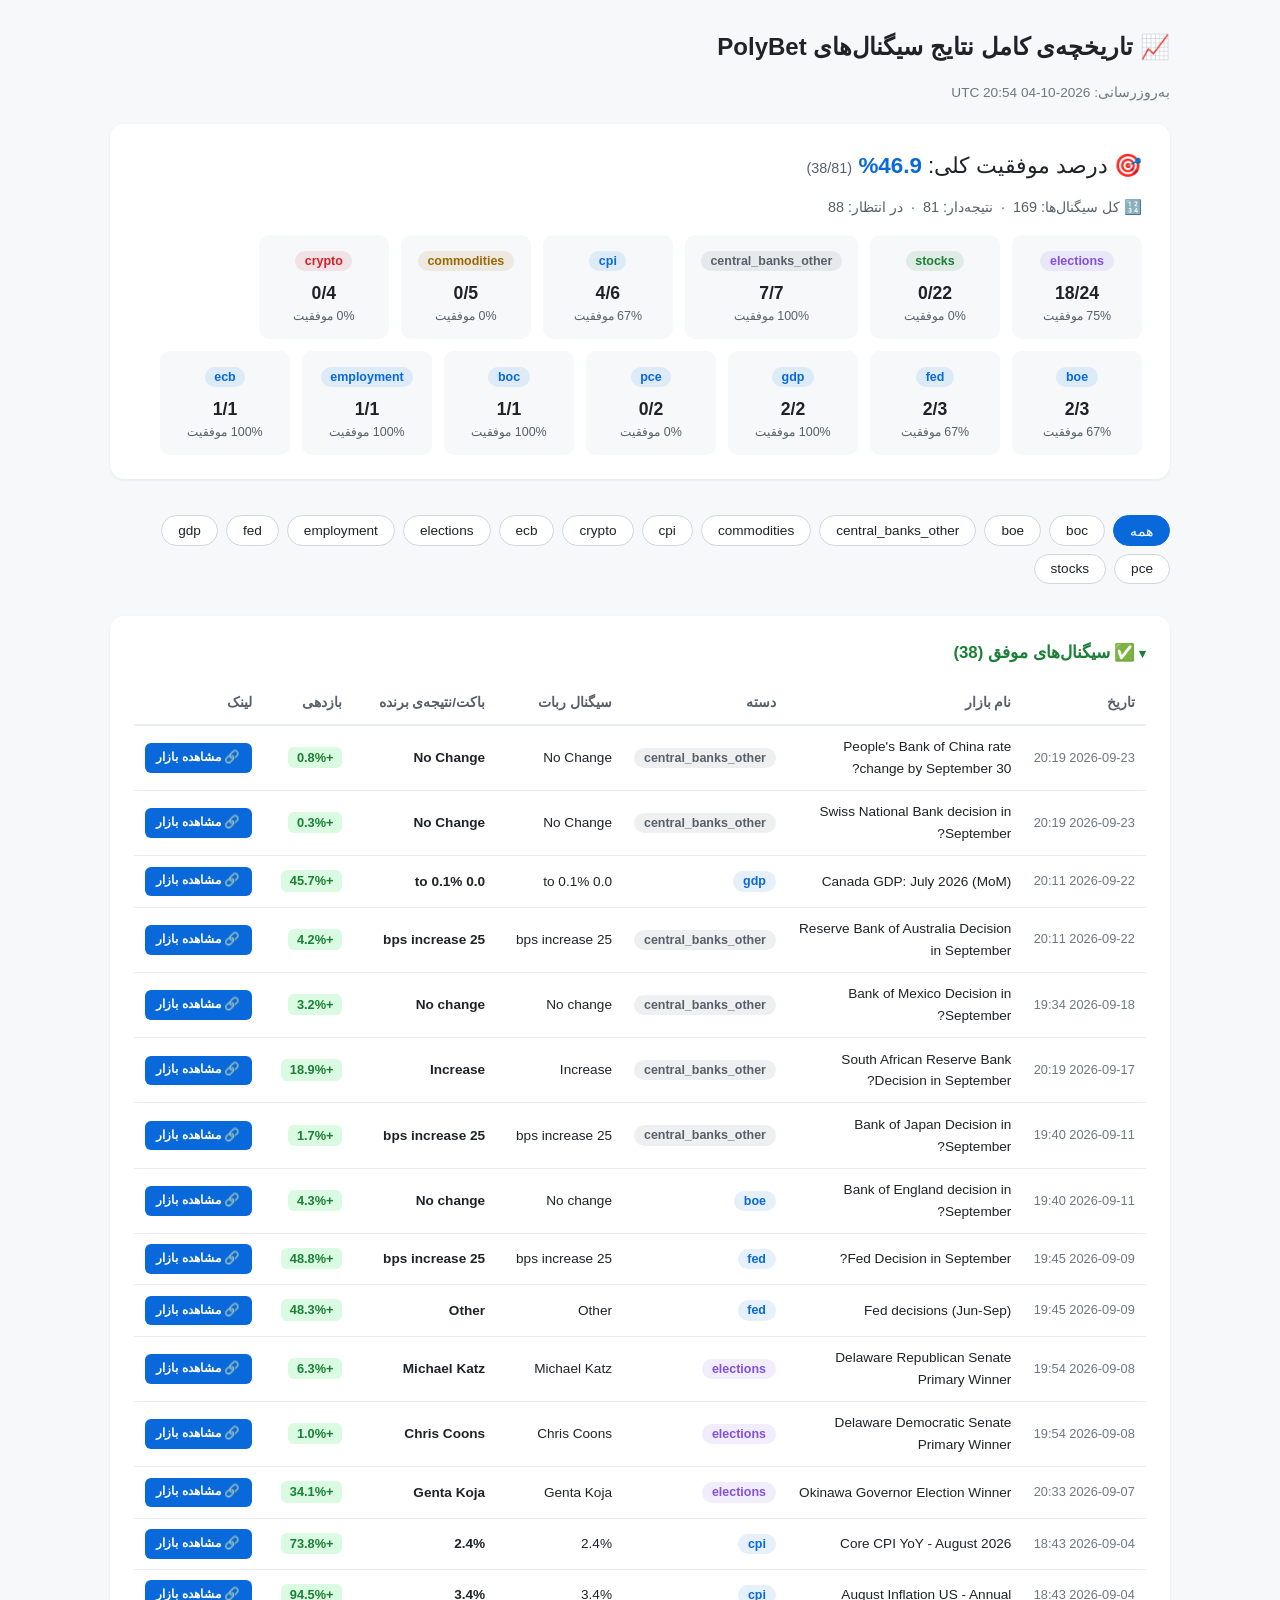
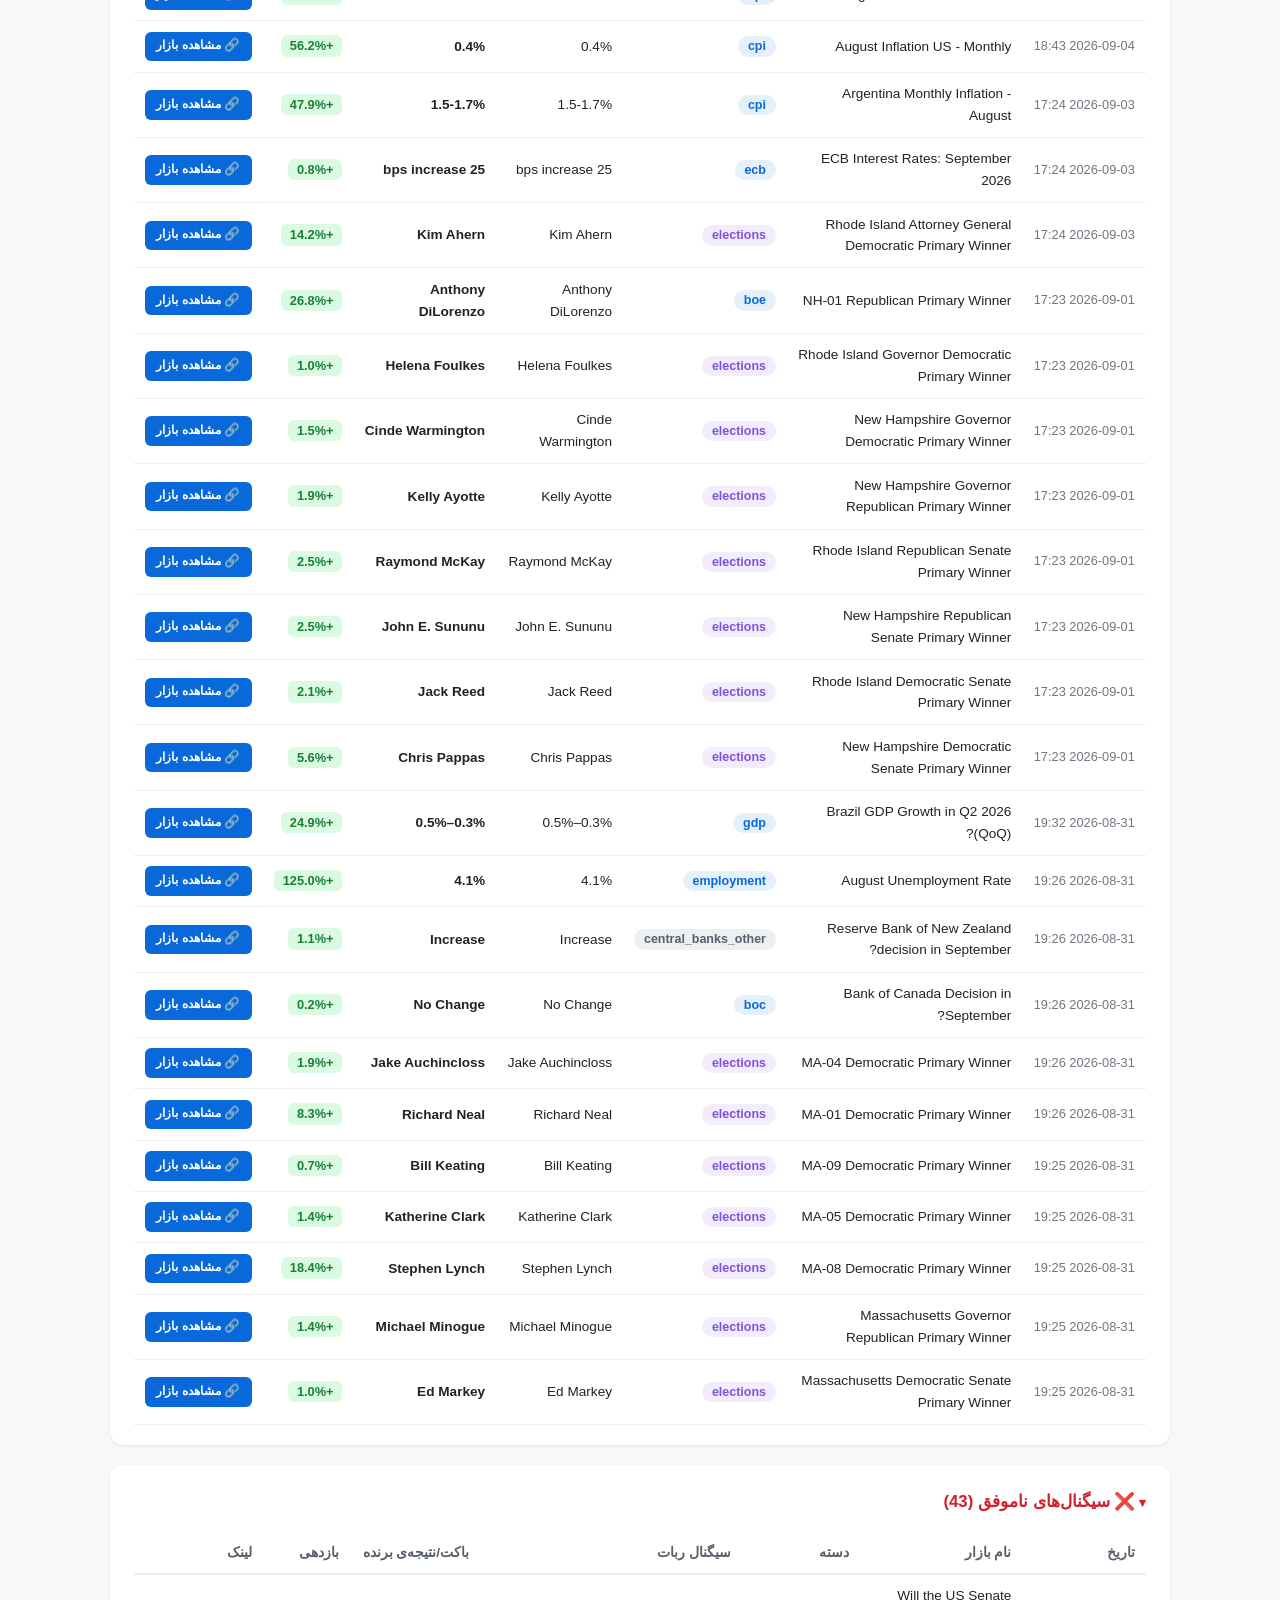
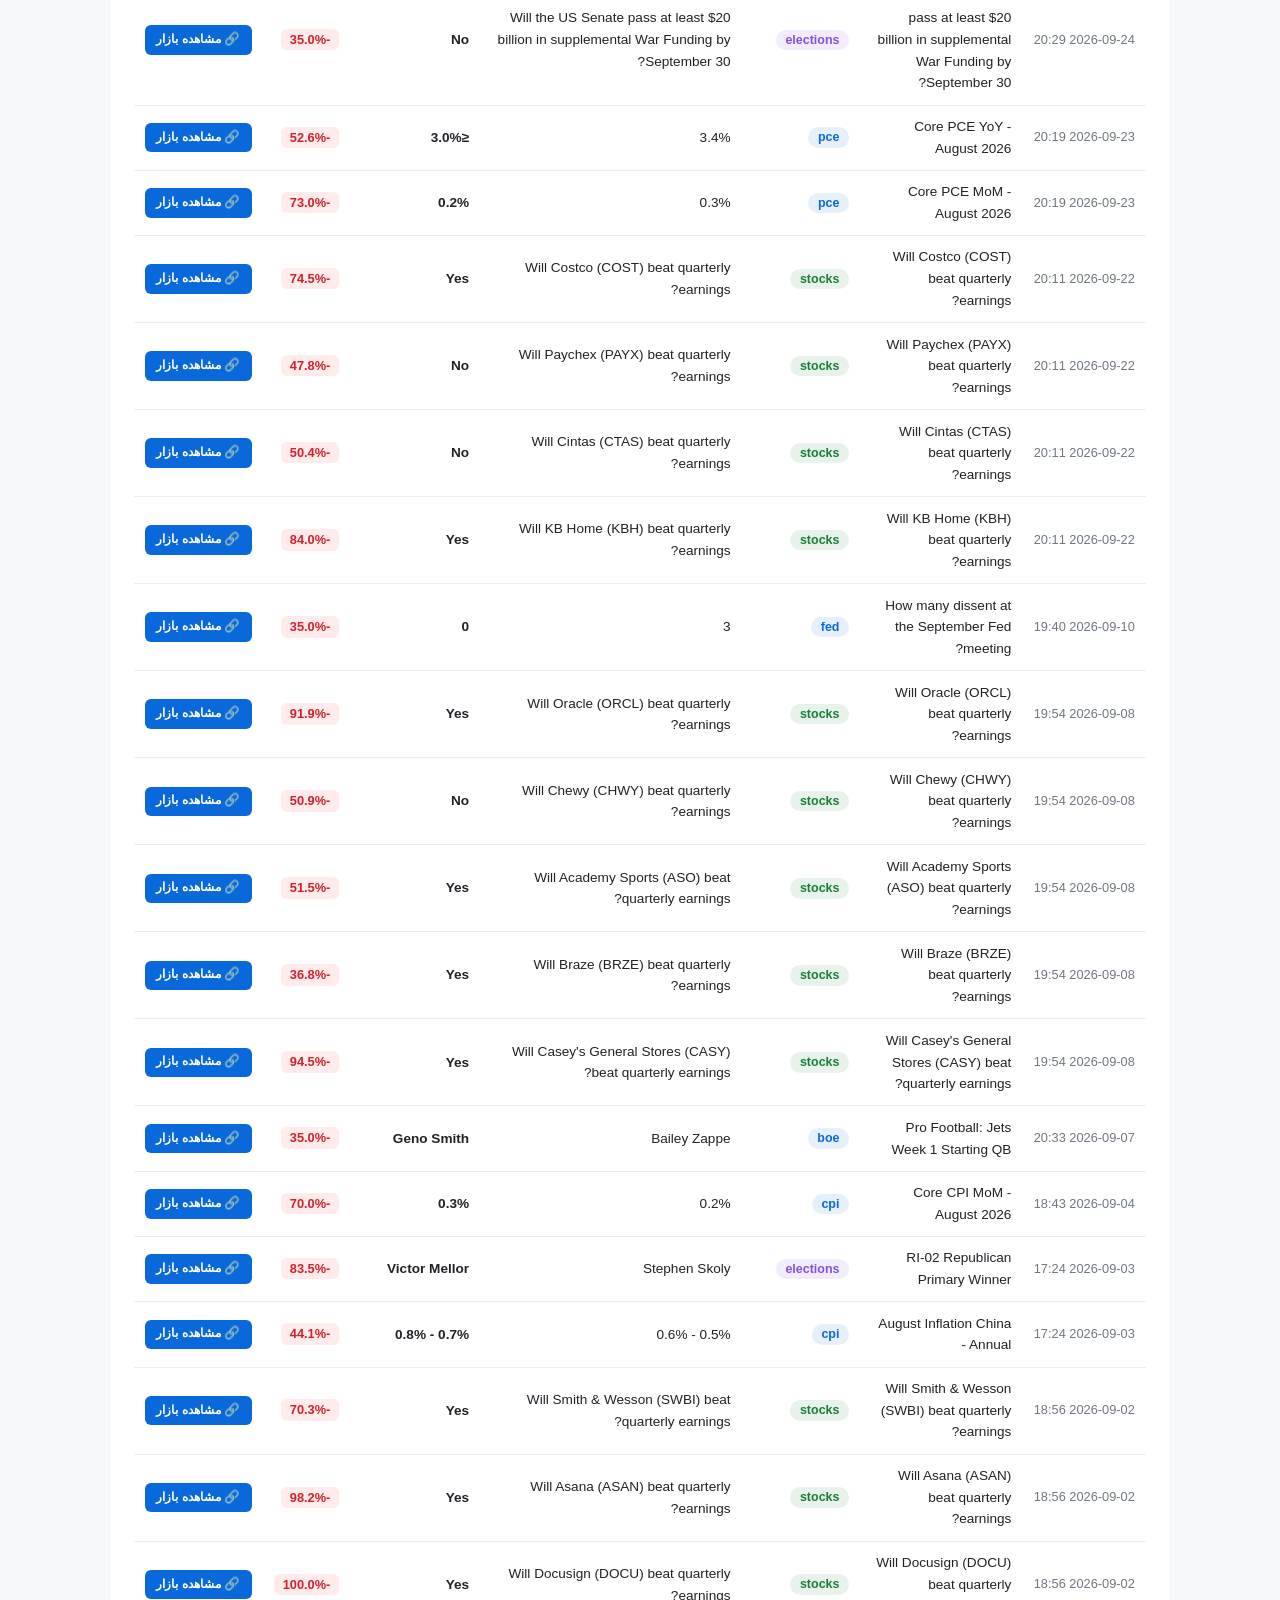
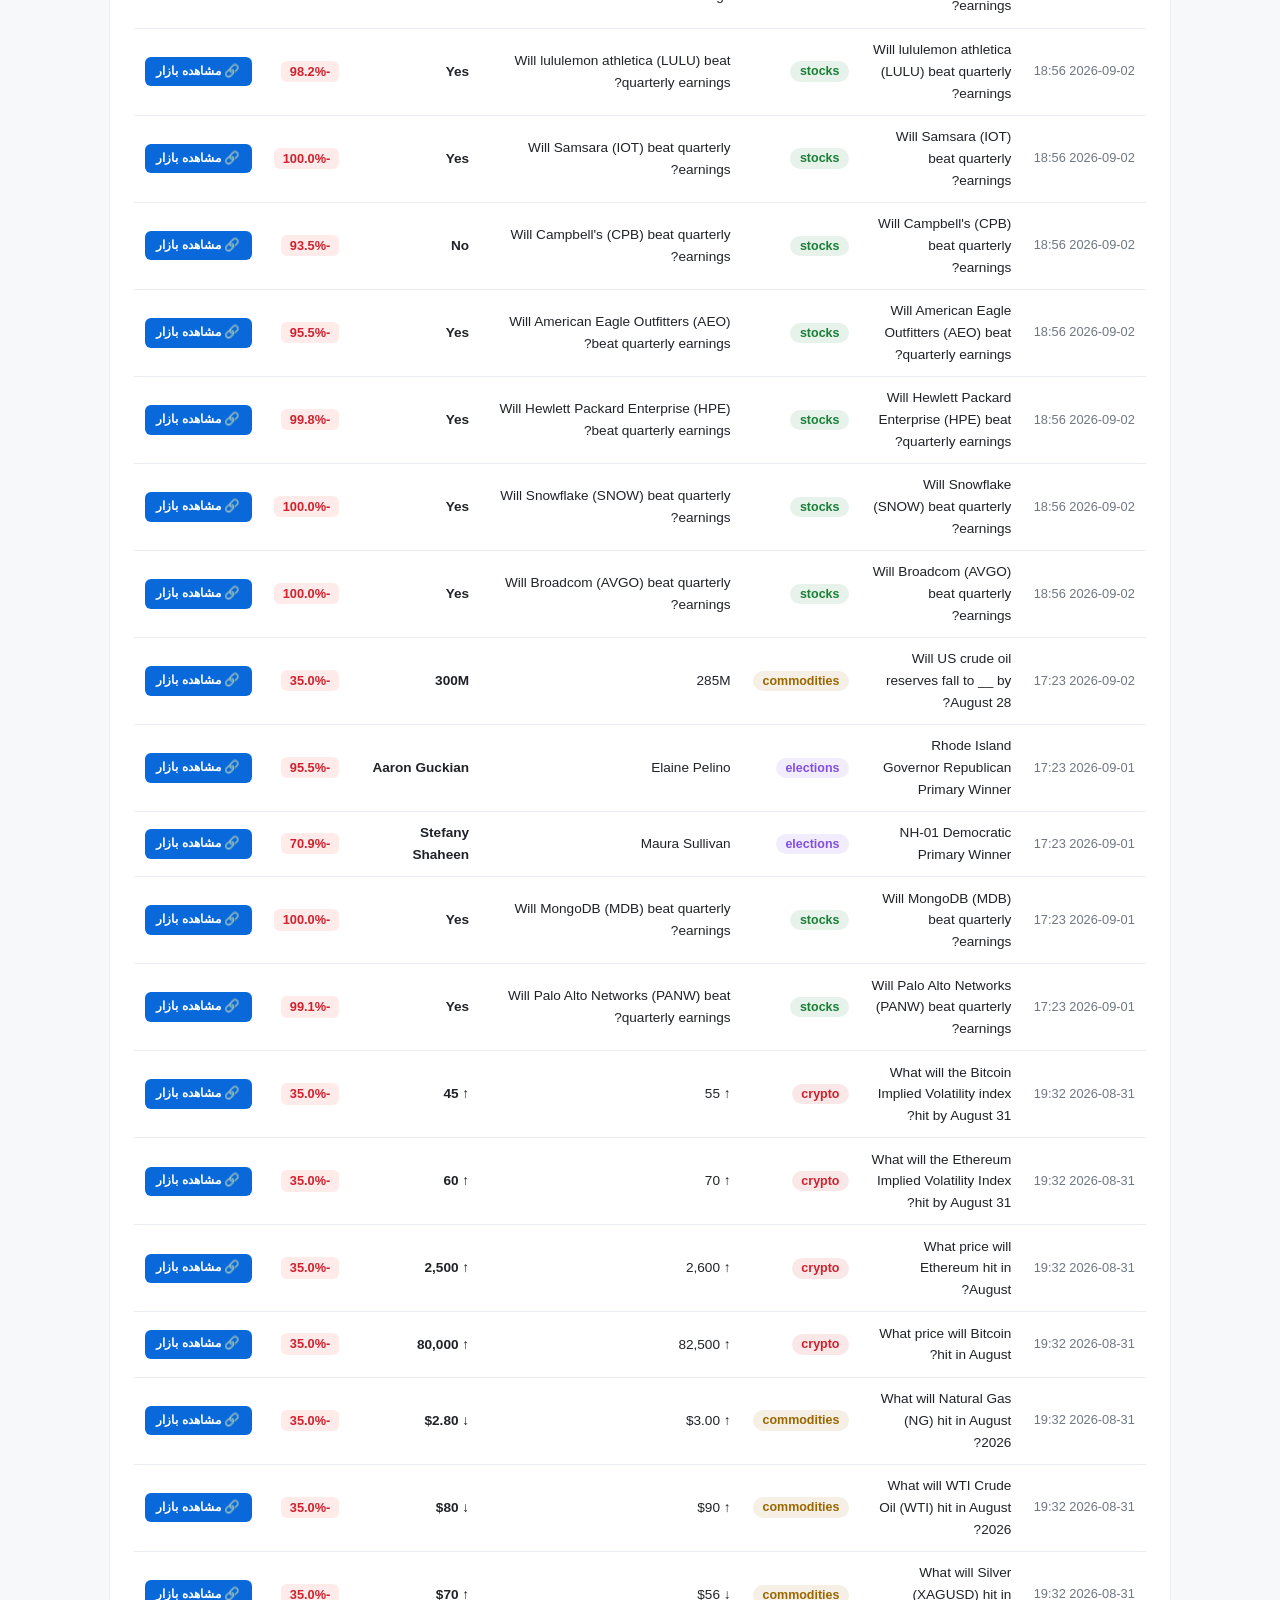
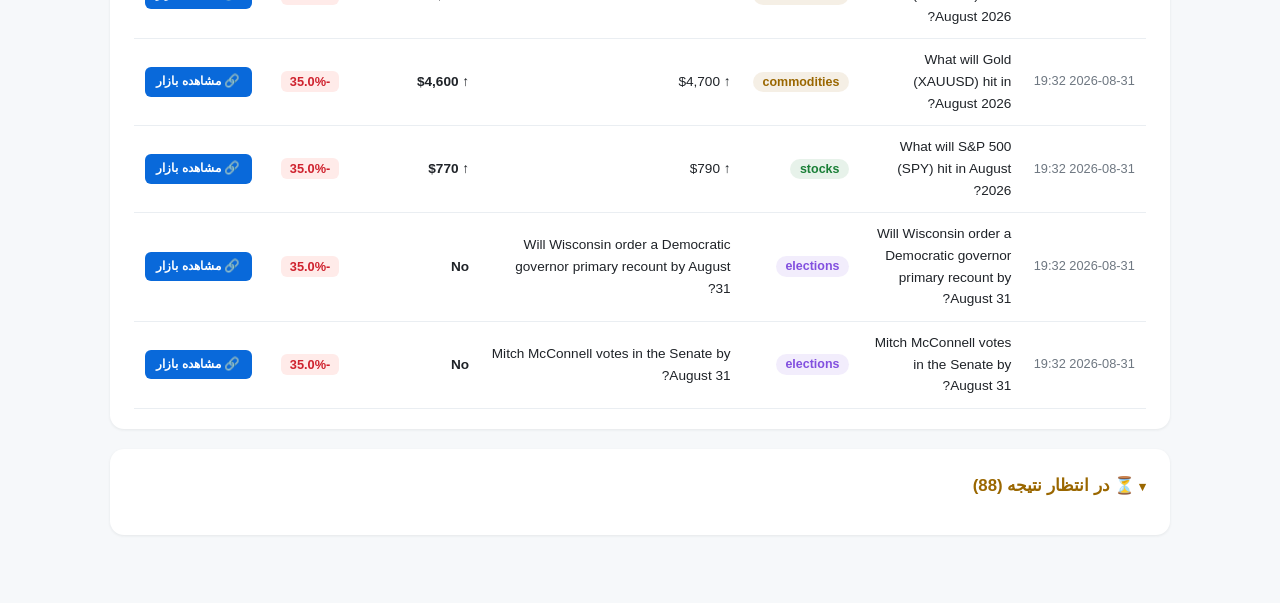
==== commit 5ea18ae6: "Report run (): 2026-10-04 20:54 UTC" ====
--- a/docs/results.html
+++ b/docs/results.html
@@ -79,23 +79,32 @@
 </head>
 <body>
 <h1>📈 تاریخچه‌ی کامل نتایج سیگنال‌های PolyBet</h1>
-<p class="generated-at">به‌روزرسانی: 2026-09-27 20:54 UTC</p>
+<p class="generated-at">به‌روزرسانی: 2026-10-04 20:54 UTC</p>
 
 <div class="summary-box">
-  <div class="big-stat">🎯 درصد موفقیت کلی: <strong>46.7%</strong> <span style="color:#57606a;font-size:0.9rem">(35/75)</span></div>
-  <div class="sub-stats">🔢 کل سیگنال‌ها: 106 &nbsp;·&nbsp; نتیجه‌دار: 75 &nbsp;·&nbsp; در انتظار: 31</div>
-  <div class="cat-stat-grid"><div class="cat-stat-card"><span class="cat-badge" style="background:#8250df1a;color:#8250df">elections</span><div class="cat-stat-num">18/23</div><div class="cat-stat-rate">78% موفقیت</div></div><div class="cat-stat-card"><span class="cat-badge" style="background:#1a7f371a;color:#1a7f37">stocks</span><div class="cat-stat-num">0/22</div><div class="cat-stat-rate">0% موفقیت</div></div><div class="cat-stat-card"><span class="cat-badge" style="background:#0969da1a;color:#0969da">cpi</span><div class="cat-stat-num">4/6</div><div class="cat-stat-rate">67% موفقیت</div></div><div class="cat-stat-card"><span class="cat-badge" style="background:#9a67001a;color:#9a6700">commodities</span><div class="cat-stat-num">0/5</div><div class="cat-stat-rate">0% موفقیت</div></div><div class="cat-stat-card"><span class="cat-badge" style="background:#57606a1a;color:#57606a">central_banks_other</span><div class="cat-stat-num">5/5</div><div class="cat-stat-rate">100% موفقیت</div></div><div class="cat-stat-card"><span class="cat-badge" style="background:#cf222e1a;color:#cf222e">crypto</span><div class="cat-stat-num">0/4</div><div class="cat-stat-rate">0% موفقیت</div></div><div class="cat-stat-card"><span class="cat-badge" style="background:#0969da1a;color:#0969da">boe</span><div class="cat-stat-num">2/3</div><div class="cat-stat-rate">67% موفقیت</div></div><div class="cat-stat-card"><span class="cat-badge" style="background:#0969da1a;color:#0969da">fed</span><div class="cat-stat-num">2/3</div><div class="cat-stat-rate">67% موفقیت</div></div><div class="cat-stat-card"><span class="cat-badge" style="background:#0969da1a;color:#0969da">gdp</span><div class="cat-stat-num">1/1</div><div class="cat-stat-rate">100% موفقیت</div></div><div class="cat-stat-card"><span class="cat-badge" style="background:#0969da1a;color:#0969da">boc</span><div class="cat-stat-num">1/1</div><div class="cat-stat-rate">100% موفقیت</div></div><div class="cat-stat-card"><span class="cat-badge" style="background:#0969da1a;color:#0969da">employment</span><div class="cat-stat-num">1/1</div><div class="cat-stat-rate">100% موفقیت</div></div><div class="cat-stat-card"><span class="cat-badge" style="background:#0969da1a;color:#0969da">ecb</span><div class="cat-stat-num">1/1</div><div class="cat-stat-rate">100% موفقیت</div></div></div>
+  <div class="big-stat">🎯 درصد موفقیت کلی: <strong>46.9%</strong> <span style="color:#57606a;font-size:0.9rem">(38/81)</span></div>
+  <div class="sub-stats">🔢 کل سیگنال‌ها: 169 &nbsp;·&nbsp; نتیجه‌دار: 81 &nbsp;·&nbsp; در انتظار: 88</div>
+  <div class="cat-stat-grid"><div class="cat-stat-card"><span class="cat-badge" style="background:#8250df1a;color:#8250df">elections</span><div class="cat-stat-num">18/24</div><div class="cat-stat-rate">75% موفقیت</div></div><div class="cat-stat-card"><span class="cat-badge" style="background:#1a7f371a;color:#1a7f37">stocks</span><div class="cat-stat-num">0/22</div><div class="cat-stat-rate">0% موفقیت</div></div><div class="cat-stat-card"><span class="cat-badge" style="background:#57606a1a;color:#57606a">central_banks_other</span><div class="cat-stat-num">7/7</div><div class="cat-stat-rate">100% موفقیت</div></div><div class="cat-stat-card"><span class="cat-badge" style="background:#0969da1a;color:#0969da">cpi</span><div class="cat-stat-num">4/6</div><div class="cat-stat-rate">67% موفقیت</div></div><div class="cat-stat-card"><span class="cat-badge" style="background:#9a67001a;color:#9a6700">commodities</span><div class="cat-stat-num">0/5</div><div class="cat-stat-rate">0% موفقیت</div></div><div class="cat-stat-card"><span class="cat-badge" style="background:#cf222e1a;color:#cf222e">crypto</span><div class="cat-stat-num">0/4</div><div class="cat-stat-rate">0% موفقیت</div></div><div class="cat-stat-card"><span class="cat-badge" style="background:#0969da1a;color:#0969da">boe</span><div class="cat-stat-num">2/3</div><div class="cat-stat-rate">67% موفقیت</div></div><div class="cat-stat-card"><span class="cat-badge" style="background:#0969da1a;color:#0969da">fed</span><div class="cat-stat-num">2/3</div><div class="cat-stat-rate">67% موفقیت</div></div><div class="cat-stat-card"><span class="cat-badge" style="background:#0969da1a;color:#0969da">gdp</span><div class="cat-stat-num">2/2</div><div class="cat-stat-rate">100% موفقیت</div></div><div class="cat-stat-card"><span class="cat-badge" style="background:#0969da1a;color:#0969da">pce</span><div class="cat-stat-num">0/2</div><div class="cat-stat-rate">0% موفقیت</div></div><div class="cat-stat-card"><span class="cat-badge" style="background:#0969da1a;color:#0969da">boc</span><div class="cat-stat-num">1/1</div><div class="cat-stat-rate">100% موفقیت</div></div><div class="cat-stat-card"><span class="cat-badge" style="background:#0969da1a;color:#0969da">employment</span><div class="cat-stat-num">1/1</div><div class="cat-stat-rate">100% موفقیت</div></div><div class="cat-stat-card"><span class="cat-badge" style="background:#0969da1a;color:#0969da">ecb</span><div class="cat-stat-num">1/1</div><div class="cat-stat-rate">100% موفقیت</div></div></div>
 </div>
 
 <nav class="section-nav"><button type="button" class="nav-btn active" data-target="all" onclick="filterCategory(this)">همه</button><button type="button" class="nav-btn" data-target="boc" onclick="filterCategory(this)">boc</button><button type="button" class="nav-btn" data-target="boe" onclick="filterCategory(this)">boe</button><button type="button" class="nav-btn" data-target="central_banks_other" onclick="filterCategory(this)">central_banks_other</button><button type="button" class="nav-btn" data-target="commodities" onclick="filterCategory(this)">commodities</button><button type="button" class="nav-btn" data-target="cpi" onclick="filterCategory(this)">cpi</button><button type="button" class="nav-btn" data-target="crypto" onclick="filterCategory(this)">crypto</button><button type="button" class="nav-btn" data-target="ecb" onclick="filterCategory(this)">ecb</button><button type="button" class="nav-btn" data-target="elections" onclick="filterCategory(this)">elections</button><button type="button" class="nav-btn" data-target="employment" onclick="filterCategory(this)">employment</button><button type="button" class="nav-btn" data-target="fed" onclick="filterCategory(this)">fed</button><button type="button" class="nav-btn" data-target="gdp" onclick="filterCategory(this)">gdp</button><button type="button" class="nav-btn" data-target="pce" onclick="filterCategory(this)">pce</button><button type="button" class="nav-btn" data-target="stocks" onclick="filterCategory(this)">stocks</button></nav>
 
 <section>
 <details open>
-<summary class="section-title success">✅ سیگنال‌های موفق (35)</summary>
+<summary class="section-title success">✅ سیگنال‌های موفق (38)</summary>
 <div class="table-wrap">
 <table>
 <thead><tr><th>تاریخ</th><th>نام بازار</th><th>دسته</th><th>سیگنال ربات</th><th>باکت/نتیجه‌ی برنده</th><th>بازدهی</th><th>لینک</th></tr></thead>
 <tbody><tr data-category="central_banks_other">
+<td class="col-date">2026-09-23 20:19</td>
+<td class="col-title">People&#x27;s Bank of China rate change by September 30?</td>
+<td><span class="cat-badge" style="background:#57606a1a;color:#57606a">central_banks_other</span></td>
+<td>No Change</td>
+<td><strong>No Change</strong></td>
+<td><span class="ret-pill ret-positive">+0.8%</span></td>
+<td><a class="row-link" href="https://polymarket.com/event/peoples-bank-of-china-rate-change-by-september-30-20260630000252021" target="_blank" rel="noopener">🔗 مشاهده بازار</a></td>
+</tr>
+<tr data-category="central_banks_other">
 <td class="col-date">2026-09-23 20:19</td>
 <td class="col-title">Swiss National Bank decision in September?</td>
 <td><span class="cat-badge" style="background:#57606a1a;color:#57606a">central_banks_other</span></td>
@@ -103,6 +112,24 @@
 <td><strong>No Change</strong></td>
 <td><span class="ret-pill ret-positive">+0.3%</span></td>
 <td><a class="row-link" href="https://polymarket.com/event/swiss-national-bank-decision-in-september" target="_blank" rel="noopener">🔗 مشاهده بازار</a></td>
+</tr>
+<tr data-category="gdp">
+<td class="col-date">2026-09-22 20:11</td>
+<td class="col-title">Canada GDP: July 2026 (MoM)</td>
+<td><span class="cat-badge" style="background:#0969da1a;color:#0969da">gdp</span></td>
+<td>0.0 to 0.1%</td>
+<td><strong>0.0 to 0.1%</strong></td>
+<td><span class="ret-pill ret-positive">+45.7%</span></td>
+<td><a class="row-link" href="https://polymarket.com/event/canada-gdp-july-2026-mom" target="_blank" rel="noopener">🔗 مشاهده بازار</a></td>
+</tr>
+<tr data-category="central_banks_other">
+<td class="col-date">2026-09-22 20:11</td>
+<td class="col-title">Reserve Bank of Australia Decision in September</td>
+<td><span class="cat-badge" style="background:#57606a1a;color:#57606a">central_banks_other</span></td>
+<td>25 bps increase</td>
+<td><strong>25 bps increase</strong></td>
+<td><span class="ret-pill ret-positive">+4.2%</span></td>
+<td><a class="row-link" href="https://polymarket.com/event/reserve-bank-of-australia-decision-in-september-20260729163823944" target="_blank" rel="noopener">🔗 مشاهده بازار</a></td>
 </tr>
 <tr data-category="central_banks_other">
 <td class="col-date">2026-09-18 19:34</td>
@@ -417,11 +444,38 @@
 
 <section>
 <details open>
-<summary class="section-title failure">❌ سیگنال‌های ناموفق (40)</summary>
+<summary class="section-title failure">❌ سیگنال‌های ناموفق (43)</summary>
 <div class="table-wrap">
 <table>
 <thead><tr><th>تاریخ</th><th>نام بازار</th><th>دسته</th><th>سیگنال ربات</th><th>باکت/نتیجه‌ی برنده</th><th>بازدهی</th><th>لینک</th></tr></thead>
-<tbody><tr data-category="stocks">
+<tbody><tr data-category="elections">
+<td class="col-date">2026-09-24 20:29</td>
+<td class="col-title">Will the US Senate pass at least $20 billion in supplemental War Funding by September 30?</td>
+<td><span class="cat-badge" style="background:#8250df1a;color:#8250df">elections</span></td>
+<td>Will the US Senate pass at least $20 billion in supplemental War Funding by September 30?</td>
+<td><strong>No</strong></td>
+<td><span class="ret-pill ret-negative">-35.0%</span></td>
+<td><a class="row-link" href="https://polymarket.com/event/will-the-us-senate-pass-at-least-20-billion-in-supplemental-war-funding-by-september-30-20260626210022880" target="_blank" rel="noopener">🔗 مشاهده بازار</a></td>
+</tr>
+<tr data-category="pce">
+<td class="col-date">2026-09-23 20:19</td>
+<td class="col-title">Core PCE YoY - August 2026</td>
+<td><span class="cat-badge" style="background:#0969da1a;color:#0969da">pce</span></td>
+<td>3.4%</td>
+<td><strong>≤3.0%</strong></td>
+<td><span class="ret-pill ret-negative">-52.6%</span></td>
+<td><a class="row-link" href="https://polymarket.com/event/core-pce-yoy-august-2026-20260826182127" target="_blank" rel="noopener">🔗 مشاهده بازار</a></td>
+</tr>
+<tr data-category="pce">
+<td class="col-date">2026-09-23 20:19</td>
+<td class="col-title">Core PCE MoM - August 2026</td>
+<td><span class="cat-badge" style="background:#0969da1a;color:#0969da">pce</span></td>
+<td>0.3%</td>
+<td><strong>0.2%</strong></td>
+<td><span class="ret-pill ret-negative">-73.0%</span></td>
+<td><a class="row-link" href="https://polymarket.com/event/core-pce-mom-august-2026-20260826182127" target="_blank" rel="noopener">🔗 مشاهده بازار</a></td>
+</tr>
+<tr data-category="stocks">
 <td class="col-date">2026-09-22 20:11</td>
 <td class="col-title">Will Costco (COST) beat quarterly earnings?</td>
 <td><span class="cat-badge" style="background:#1a7f371a;color:#1a7f37">stocks</span></td>
@@ -788,11 +842,578 @@
 
 <section>
 <details>
-<summary class="section-title pending">⏳ در انتظار نتیجه (31)</summary>
+<summary class="section-title pending">⏳ در انتظار نتیجه (88)</summary>
 <div class="table-wrap">
 <table>
 <thead><tr><th>تاریخ</th><th>نام بازار</th><th>دسته</th><th>سیگنال ربات</th><th>باکت/نتیجه‌ی برنده</th><th>بازدهی</th><th>لینک</th></tr></thead>
 <tbody><tr data-category="elections">
+<td class="col-date">2026-09-29 21:23</td>
+<td class="col-title">Rio Grande do Sul Senate Election: 2nd Place</td>
+<td><span class="cat-badge" style="background:#8250df1a;color:#8250df">elections</span></td>
+<td>Sanderson</td>
+<td><strong>—</strong></td>
+<td><span class="ret-pill ret-neutral">—</span></td>
+<td><a class="row-link" href="https://polymarket.com/event/rio-grande-do-sul-senate-election-2nd-place" target="_blank" rel="noopener">🔗 مشاهده بازار</a></td>
+</tr>
+<tr data-category="elections">
+<td class="col-date">2026-09-29 21:23</td>
+<td class="col-title">Roraima Senate Election: 2nd Place</td>
+<td><span class="cat-badge" style="background:#8250df1a;color:#8250df">elections</span></td>
+<td>Nicoletti</td>
+<td><strong>—</strong></td>
+<td><span class="ret-pill ret-neutral">—</span></td>
+<td><a class="row-link" href="https://polymarket.com/event/roraima-senate-election-2nd-place" target="_blank" rel="noopener">🔗 مشاهده بازار</a></td>
+</tr>
+<tr data-category="elections">
+<td class="col-date">2026-09-29 21:23</td>
+<td class="col-title">Paraná Senate Election: 2nd Place</td>
+<td><span class="cat-badge" style="background:#8250df1a;color:#8250df">elections</span></td>
+<td>Alexandre Curi</td>
+<td><strong>—</strong></td>
+<td><span class="ret-pill ret-neutral">—</span></td>
+<td><a class="row-link" href="https://polymarket.com/event/parana-senate-election-2nd-place" target="_blank" rel="noopener">🔗 مشاهده بازار</a></td>
+</tr>
+<tr data-category="elections">
+<td class="col-date">2026-09-29 21:23</td>
+<td class="col-title">Paraíba Senate Election: 1st Place</td>
+<td><span class="cat-badge" style="background:#8250df1a;color:#8250df">elections</span></td>
+<td>Joao Azevêdo</td>
+<td><strong>—</strong></td>
+<td><span class="ret-pill ret-neutral">—</span></td>
+<td><a class="row-link" href="https://polymarket.com/event/paraiba-senate-election-1st-place" target="_blank" rel="noopener">🔗 مشاهده بازار</a></td>
+</tr>
+<tr data-category="elections">
+<td class="col-date">2026-09-29 21:23</td>
+<td class="col-title">Federal District Senate Election: 1st Place</td>
+<td><span class="cat-badge" style="background:#8250df1a;color:#8250df">elections</span></td>
+<td>Michelle Bolsonaro</td>
+<td><strong>—</strong></td>
+<td><span class="ret-pill ret-neutral">—</span></td>
+<td><a class="row-link" href="https://polymarket.com/event/federal-district-senate-election-1st-place" target="_blank" rel="noopener">🔗 مشاهده بازار</a></td>
+</tr>
+<tr data-category="elections">
+<td class="col-date">2026-09-29 21:23</td>
+<td class="col-title">Alagoas Senate Election: 2nd Place</td>
+<td><span class="cat-badge" style="background:#8250df1a;color:#8250df">elections</span></td>
+<td>Arthur Lira</td>
+<td><strong>—</strong></td>
+<td><span class="ret-pill ret-neutral">—</span></td>
+<td><a class="row-link" href="https://polymarket.com/event/alagoas-senate-election-2nd-place" target="_blank" rel="noopener">🔗 مشاهده بازار</a></td>
+</tr>
+<tr data-category="elections">
+<td class="col-date">2026-09-29 21:23</td>
+<td class="col-title">Sergipe Governor Election Winner</td>
+<td><span class="cat-badge" style="background:#8250df1a;color:#8250df">elections</span></td>
+<td>Fábio</td>
+<td><strong>—</strong></td>
+<td><span class="ret-pill ret-neutral">—</span></td>
+<td><a class="row-link" href="https://polymarket.com/event/sergipe-governor-election-winner" target="_blank" rel="noopener">🔗 مشاهده بازار</a></td>
+</tr>
+<tr data-category="elections">
+<td class="col-date">2026-09-29 21:23</td>
+<td class="col-title">Rio Grande do Norte Governor Election Winner</td>
+<td><span class="cat-badge" style="background:#8250df1a;color:#8250df">elections</span></td>
+<td>Allyson</td>
+<td><strong>—</strong></td>
+<td><span class="ret-pill ret-neutral">—</span></td>
+<td><a class="row-link" href="https://polymarket.com/event/rio-grande-do-norte-governor-election-winner" target="_blank" rel="noopener">🔗 مشاهده بازار</a></td>
+</tr>
+<tr data-category="elections">
+<td class="col-date">2026-09-29 21:23</td>
+<td class="col-title">Tocantins Governor Election Winner</td>
+<td><span class="cat-badge" style="background:#8250df1a;color:#8250df">elections</span></td>
+<td>Professora Dorinha</td>
+<td><strong>—</strong></td>
+<td><span class="ret-pill ret-neutral">—</span></td>
+<td><a class="row-link" href="https://polymarket.com/event/tocantins-governor-election-winner" target="_blank" rel="noopener">🔗 مشاهده بازار</a></td>
+</tr>
+<tr data-category="elections">
+<td class="col-date">2026-09-29 21:23</td>
+<td class="col-title">Roraima Governor Election Winner</td>
+<td><span class="cat-badge" style="background:#8250df1a;color:#8250df">elections</span></td>
+<td>Arthur Henrique</td>
+<td><strong>—</strong></td>
+<td><span class="ret-pill ret-neutral">—</span></td>
+<td><a class="row-link" href="https://polymarket.com/event/roraima-governor-election-winner" target="_blank" rel="noopener">🔗 مشاهده بازار</a></td>
+</tr>
+<tr data-category="elections">
+<td class="col-date">2026-09-29 21:23</td>
+<td class="col-title">Rondônia Governor Election Winner</td>
+<td><span class="cat-badge" style="background:#8250df1a;color:#8250df">elections</span></td>
+<td>Marcos Rogério</td>
+<td><strong>—</strong></td>
+<td><span class="ret-pill ret-neutral">—</span></td>
+<td><a class="row-link" href="https://polymarket.com/event/rondonia-governor-election-winner" target="_blank" rel="noopener">🔗 مشاهده بازار</a></td>
+</tr>
+<tr data-category="elections">
+<td class="col-date">2026-09-29 21:23</td>
+<td class="col-title">Mato Grosso Governor Election Winner</td>
+<td><span class="cat-badge" style="background:#8250df1a;color:#8250df">elections</span></td>
+<td>Otaviano Pivetta</td>
+<td><strong>—</strong></td>
+<td><span class="ret-pill ret-neutral">—</span></td>
+<td><a class="row-link" href="https://polymarket.com/event/mato-grosso-governor-election-winner" target="_blank" rel="noopener">🔗 مشاهده بازار</a></td>
+</tr>
+<tr data-category="elections">
+<td class="col-date">2026-09-29 21:23</td>
+<td class="col-title">Mato Grosso do Sul Governor Election Winner</td>
+<td><span class="cat-badge" style="background:#8250df1a;color:#8250df">elections</span></td>
+<td>Eduardo Riedel</td>
+<td><strong>—</strong></td>
+<td><span class="ret-pill ret-neutral">—</span></td>
+<td><a class="row-link" href="https://polymarket.com/event/mato-grosso-do-sul-governor-election-winner" target="_blank" rel="noopener">🔗 مشاهده بازار</a></td>
+</tr>
+<tr data-category="elections">
+<td class="col-date">2026-09-29 21:23</td>
+<td class="col-title">Acre Governor Election Winner</td>
+<td><span class="cat-badge" style="background:#8250df1a;color:#8250df">elections</span></td>
+<td>Mailza Assis</td>
+<td><strong>—</strong></td>
+<td><span class="ret-pill ret-neutral">—</span></td>
+<td><a class="row-link" href="https://polymarket.com/event/acre-governor-election-winner" target="_blank" rel="noopener">🔗 مشاهده بازار</a></td>
+</tr>
+<tr data-category="elections">
+<td class="col-date">2026-09-29 21:23</td>
+<td class="col-title">Pernambuco Governor Election Winner</td>
+<td><span class="cat-badge" style="background:#8250df1a;color:#8250df">elections</span></td>
+<td>Raquel Lyra</td>
+<td><strong>—</strong></td>
+<td><span class="ret-pill ret-neutral">—</span></td>
+<td><a class="row-link" href="https://polymarket.com/event/pernambuco-governor-election-winner-20260709143134925" target="_blank" rel="noopener">🔗 مشاهده بازار</a></td>
+</tr>
+<tr data-category="elections">
+<td class="col-date">2026-09-29 21:23</td>
+<td class="col-title">Espírito Santo Governor Election Winner </td>
+<td><span class="cat-badge" style="background:#8250df1a;color:#8250df">elections</span></td>
+<td>Ricardo Ferraço</td>
+<td><strong>—</strong></td>
+<td><span class="ret-pill ret-neutral">—</span></td>
+<td><a class="row-link" href="https://polymarket.com/event/espirito-santo-governor-election-winner-20260611183840001" target="_blank" rel="noopener">🔗 مشاهده بازار</a></td>
+</tr>
+<tr data-category="elections">
+<td class="col-date">2026-09-29 21:23</td>
+<td class="col-title">Paraíba Governor Election Winner</td>
+<td><span class="cat-badge" style="background:#8250df1a;color:#8250df">elections</span></td>
+<td>Lucas Ribeiro</td>
+<td><strong>—</strong></td>
+<td><span class="ret-pill ret-neutral">—</span></td>
+<td><a class="row-link" href="https://polymarket.com/event/paraiba-governor-election-winner-20260611183326566" target="_blank" rel="noopener">🔗 مشاهده بازار</a></td>
+</tr>
+<tr data-category="elections">
+<td class="col-date">2026-09-29 21:23</td>
+<td class="col-title">Maranhão Governor Election Winner</td>
+<td><span class="cat-badge" style="background:#8250df1a;color:#8250df">elections</span></td>
+<td>Eduardo Braide</td>
+<td><strong>—</strong></td>
+<td><span class="ret-pill ret-neutral">—</span></td>
+<td><a class="row-link" href="https://polymarket.com/event/maranhao-governor-election-winner-20260611182113297" target="_blank" rel="noopener">🔗 مشاهده بازار</a></td>
+</tr>
+<tr data-category="elections">
+<td class="col-date">2026-09-29 21:23</td>
+<td class="col-title">Santa Catarina Governor Election Winner </td>
+<td><span class="cat-badge" style="background:#8250df1a;color:#8250df">elections</span></td>
+<td>Jorginho Mello</td>
+<td><strong>—</strong></td>
+<td><span class="ret-pill ret-neutral">—</span></td>
+<td><a class="row-link" href="https://polymarket.com/event/santa-catarina-governor-election-winner-20260609164309743" target="_blank" rel="noopener">🔗 مشاهده بازار</a></td>
+</tr>
+<tr data-category="elections">
+<td class="col-date">2026-09-29 21:23</td>
+<td class="col-title">Goiás Governor Election Winner</td>
+<td><span class="cat-badge" style="background:#8250df1a;color:#8250df">elections</span></td>
+<td>Daniel Vilela</td>
+<td><strong>—</strong></td>
+<td><span class="ret-pill ret-neutral">—</span></td>
+<td><a class="row-link" href="https://polymarket.com/event/goias-governor-election-winner-20260609165823163" target="_blank" rel="noopener">🔗 مشاهده بازار</a></td>
+</tr>
+<tr data-category="elections">
+<td class="col-date">2026-09-29 21:23</td>
+<td class="col-title">Pará Governor Election Winner</td>
+<td><span class="cat-badge" style="background:#8250df1a;color:#8250df">elections</span></td>
+<td>Hana Ghassan</td>
+<td><strong>—</strong></td>
+<td><span class="ret-pill ret-neutral">—</span></td>
+<td><a class="row-link" href="https://polymarket.com/event/para-governor-election-winner-20260609154623298" target="_blank" rel="noopener">🔗 مشاهده بازار</a></td>
+</tr>
+<tr data-category="elections">
+<td class="col-date">2026-09-29 21:23</td>
+<td class="col-title">Ceará Governor Election Winner</td>
+<td><span class="cat-badge" style="background:#8250df1a;color:#8250df">elections</span></td>
+<td>Elmano de Freitas</td>
+<td><strong>—</strong></td>
+<td><span class="ret-pill ret-neutral">—</span></td>
+<td><a class="row-link" href="https://polymarket.com/event/cear-governor-election-winner" target="_blank" rel="noopener">🔗 مشاهده بازار</a></td>
+</tr>
+<tr data-category="elections">
+<td class="col-date">2026-09-29 21:23</td>
+<td class="col-title">Bahia Governor Election Winner</td>
+<td><span class="cat-badge" style="background:#8250df1a;color:#8250df">elections</span></td>
+<td>Jerônimo Rodrigues</td>
+<td><strong>—</strong></td>
+<td><span class="ret-pill ret-neutral">—</span></td>
+<td><a class="row-link" href="https://polymarket.com/event/bahia-governor-election-winner" target="_blank" rel="noopener">🔗 مشاهده بازار</a></td>
+</tr>
+<tr data-category="elections">
+<td class="col-date">2026-09-29 21:23</td>
+<td class="col-title">São Paulo Governor Election Winner</td>
+<td><span class="cat-badge" style="background:#8250df1a;color:#8250df">elections</span></td>
+<td>Tarcísio de Freitas</td>
+<td><strong>—</strong></td>
+<td><span class="ret-pill ret-neutral">—</span></td>
+<td><a class="row-link" href="https://polymarket.com/event/so-paulo-governor-election-winner" target="_blank" rel="noopener">🔗 مشاهده بازار</a></td>
+</tr>
+<tr data-category="elections">
+<td class="col-date">2026-09-28 22:32</td>
+<td class="col-title">Tocantins Senate Election: 2nd Place</td>
+<td><span class="cat-badge" style="background:#8250df1a;color:#8250df">elections</span></td>
+<td>Gaguim</td>
+<td><strong>—</strong></td>
+<td><span class="ret-pill ret-neutral">—</span></td>
+<td><a class="row-link" href="https://polymarket.com/event/tocantins-senate-election-2nd-place" target="_blank" rel="noopener">🔗 مشاهده بازار</a></td>
+</tr>
+<tr data-category="elections">
+<td class="col-date">2026-09-28 22:32</td>
+<td class="col-title">Sergipe Senate Election: 2nd Place</td>
+<td><span class="cat-badge" style="background:#8250df1a;color:#8250df">elections</span></td>
+<td>Rogerio Carvalho</td>
+<td><strong>—</strong></td>
+<td><span class="ret-pill ret-neutral">—</span></td>
+<td><a class="row-link" href="https://polymarket.com/event/sergipe-senate-election-2nd-place" target="_blank" rel="noopener">🔗 مشاهده بازار</a></td>
+</tr>
+<tr data-category="elections">
+<td class="col-date">2026-09-28 22:32</td>
+<td class="col-title">Santa Catarina Senate Election: 2nd Place</td>
+<td><span class="cat-badge" style="background:#8250df1a;color:#8250df">elections</span></td>
+<td>Carlos Bolsonaro</td>
+<td><strong>—</strong></td>
+<td><span class="ret-pill ret-neutral">—</span></td>
+<td><a class="row-link" href="https://polymarket.com/event/santa-catarina-senate-election-2nd-place" target="_blank" rel="noopener">🔗 مشاهده بازار</a></td>
+</tr>
+<tr data-category="elections">
+<td class="col-date">2026-09-28 22:32</td>
+<td class="col-title">Rondônia Senate Election: 2nd Place</td>
+<td><span class="cat-badge" style="background:#8250df1a;color:#8250df">elections</span></td>
+<td>Sílvia Cristina</td>
+<td><strong>—</strong></td>
+<td><span class="ret-pill ret-neutral">—</span></td>
+<td><a class="row-link" href="https://polymarket.com/event/rondonia-senate-election-2nd-place" target="_blank" rel="noopener">🔗 مشاهده بازار</a></td>
+</tr>
+<tr data-category="elections">
+<td class="col-date">2026-09-28 22:32</td>
+<td class="col-title">Rio Grande do Norte Senate Election: 2nd Place</td>
+<td><span class="cat-badge" style="background:#8250df1a;color:#8250df">elections</span></td>
+<td>Zenaide Maia</td>
+<td><strong>—</strong></td>
+<td><span class="ret-pill ret-neutral">—</span></td>
+<td><a class="row-link" href="https://polymarket.com/event/rio-grande-do-norte-senate-election-2nd-place" target="_blank" rel="noopener">🔗 مشاهده بازار</a></td>
+</tr>
+<tr data-category="elections">
+<td class="col-date">2026-09-28 22:32</td>
+<td class="col-title">Piauí Senate Election: 2nd Place</td>
+<td><span class="cat-badge" style="background:#8250df1a;color:#8250df">elections</span></td>
+<td>Julio Cesar</td>
+<td><strong>—</strong></td>
+<td><span class="ret-pill ret-neutral">—</span></td>
+<td><a class="row-link" href="https://polymarket.com/event/piaui-senate-election-2nd-place" target="_blank" rel="noopener">🔗 مشاهده بازار</a></td>
+</tr>
+<tr data-category="elections">
+<td class="col-date">2026-09-28 22:32</td>
+<td class="col-title">Paraíba Senate Election: 2nd Place</td>
+<td><span class="cat-badge" style="background:#8250df1a;color:#8250df">elections</span></td>
+<td>Veneziano</td>
+<td><strong>—</strong></td>
+<td><span class="ret-pill ret-neutral">—</span></td>
+<td><a class="row-link" href="https://polymarket.com/event/paraiba-senate-election-2nd-place" target="_blank" rel="noopener">🔗 مشاهده بازار</a></td>
+</tr>
+<tr data-category="elections">
+<td class="col-date">2026-09-28 22:32</td>
+<td class="col-title">Pará Senate Election: 2nd Place</td>
+<td><span class="cat-badge" style="background:#8250df1a;color:#8250df">elections</span></td>
+<td>Delegado Éder Mauro</td>
+<td><strong>—</strong></td>
+<td><span class="ret-pill ret-neutral">—</span></td>
+<td><a class="row-link" href="https://polymarket.com/event/para-senate-election-2nd-place" target="_blank" rel="noopener">🔗 مشاهده بازار</a></td>
+</tr>
+<tr data-category="elections">
+<td class="col-date">2026-09-28 22:32</td>
+<td class="col-title">Sergipe Senate Election: 1st Place</td>
+<td><span class="cat-badge" style="background:#8250df1a;color:#8250df">elections</span></td>
+<td>Rogerio Carvalho</td>
+<td><strong>—</strong></td>
+<td><span class="ret-pill ret-neutral">—</span></td>
+<td><a class="row-link" href="https://polymarket.com/event/sergipe-senate-election-1st-place" target="_blank" rel="noopener">🔗 مشاهده بازار</a></td>
+</tr>
+<tr data-category="elections">
+<td class="col-date">2026-09-28 22:32</td>
+<td class="col-title">Santa Catarina Senate Election: 1st Place</td>
+<td><span class="cat-badge" style="background:#8250df1a;color:#8250df">elections</span></td>
+<td>Joaninha de Oliveira</td>
+<td><strong>—</strong></td>
+<td><span class="ret-pill ret-neutral">—</span></td>
+<td><a class="row-link" href="https://polymarket.com/event/santa-catarina-senate-election-1st-place" target="_blank" rel="noopener">🔗 مشاهده بازار</a></td>
+</tr>
+<tr data-category="elections">
+<td class="col-date">2026-09-28 22:32</td>
+<td class="col-title">Rio Grande do Sul Senate Election: 1st Place</td>
+<td><span class="cat-badge" style="background:#8250df1a;color:#8250df">elections</span></td>
+<td>Marcel Van Hattem</td>
+<td><strong>—</strong></td>
+<td><span class="ret-pill ret-neutral">—</span></td>
+<td><a class="row-link" href="https://polymarket.com/event/rio-grande-do-sul-senate-election-1st-place" target="_blank" rel="noopener">🔗 مشاهده بازار</a></td>
+</tr>
+<tr data-category="elections">
+<td class="col-date">2026-09-28 22:32</td>
+<td class="col-title">Roraima Senate Election: 1st Place</td>
+<td><span class="cat-badge" style="background:#8250df1a;color:#8250df">elections</span></td>
+<td>Teresa Surita</td>
+<td><strong>—</strong></td>
+<td><span class="ret-pill ret-neutral">—</span></td>
+<td><a class="row-link" href="https://polymarket.com/event/roraima-senate-election-1st-place" target="_blank" rel="noopener">🔗 مشاهده بازار</a></td>
+</tr>
+<tr data-category="elections">
+<td class="col-date">2026-09-28 22:32</td>
+<td class="col-title">Rio Grande do Norte Senate Election: 1st Place</td>
+<td><span class="cat-badge" style="background:#8250df1a;color:#8250df">elections</span></td>
+<td>Styvenson Valentim</td>
+<td><strong>—</strong></td>
+<td><span class="ret-pill ret-neutral">—</span></td>
+<td><a class="row-link" href="https://polymarket.com/event/rio-grande-do-norte-senate-election-1st-place" target="_blank" rel="noopener">🔗 مشاهده بازار</a></td>
+</tr>
+<tr data-category="elections">
+<td class="col-date">2026-09-28 22:32</td>
+<td class="col-title">Paraná Senate Election: 1st Place</td>
+<td><span class="cat-badge" style="background:#8250df1a;color:#8250df">elections</span></td>
+<td>Deltan Dallagnol</td>
+<td><strong>—</strong></td>
+<td><span class="ret-pill ret-neutral">—</span></td>
+<td><a class="row-link" href="https://polymarket.com/event/parana-senate-election-1st-place" target="_blank" rel="noopener">🔗 مشاهده بازار</a></td>
+</tr>
+<tr data-category="elections">
+<td class="col-date">2026-09-28 22:32</td>
+<td class="col-title">Piauí Senate Election: 1st Place</td>
+<td><span class="cat-badge" style="background:#8250df1a;color:#8250df">elections</span></td>
+<td>Marcelo Castro</td>
+<td><strong>—</strong></td>
+<td><span class="ret-pill ret-neutral">—</span></td>
+<td><a class="row-link" href="https://polymarket.com/event/piaui-senate-election-1st-place" target="_blank" rel="noopener">🔗 مشاهده بازار</a></td>
+</tr>
+<tr data-category="elections">
+<td class="col-date">2026-09-28 22:32</td>
+<td class="col-title">Pará Senate Election: 1st Place</td>
+<td><span class="cat-badge" style="background:#8250df1a;color:#8250df">elections</span></td>
+<td>Helder</td>
+<td><strong>—</strong></td>
+<td><span class="ret-pill ret-neutral">—</span></td>
+<td><a class="row-link" href="https://polymarket.com/event/para-senate-election-1st-place" target="_blank" rel="noopener">🔗 مشاهده بازار</a></td>
+</tr>
+<tr data-category="elections">
+<td class="col-date">2026-09-28 22:32</td>
+<td class="col-title">Mato Grosso Senate Election: 1st Place</td>
+<td><span class="cat-badge" style="background:#8250df1a;color:#8250df">elections</span></td>
+<td>Janaina Riva</td>
+<td><strong>—</strong></td>
+<td><span class="ret-pill ret-neutral">—</span></td>
+<td><a class="row-link" href="https://polymarket.com/event/mato-grosso-senate-election-1st-place" target="_blank" rel="noopener">🔗 مشاهده بازار</a></td>
+</tr>
+<tr data-category="elections">
+<td class="col-date">2026-09-28 22:32</td>
+<td class="col-title">Mato Grosso Senate Election: 2nd Place</td>
+<td><span class="cat-badge" style="background:#8250df1a;color:#8250df">elections</span></td>
+<td>Janaina Riva</td>
+<td><strong>—</strong></td>
+<td><span class="ret-pill ret-neutral">—</span></td>
+<td><a class="row-link" href="https://polymarket.com/event/mato-grosso-senate-election-2nd-place" target="_blank" rel="noopener">🔗 مشاهده بازار</a></td>
+</tr>
+<tr data-category="elections">
+<td class="col-date">2026-09-28 22:32</td>
+<td class="col-title">Mato Grosso do Sul Senate Election: 1st Place</td>
+<td><span class="cat-badge" style="background:#8250df1a;color:#8250df">elections</span></td>
+<td>Luiz Lemes</td>
+<td><strong>—</strong></td>
+<td><span class="ret-pill ret-neutral">—</span></td>
+<td><a class="row-link" href="https://polymarket.com/event/mato-grosso-do-sul-senate-election-1st-place" target="_blank" rel="noopener">🔗 مشاهده بازار</a></td>
+</tr>
+<tr data-category="elections">
+<td class="col-date">2026-09-28 22:32</td>
+<td class="col-title">Mato Grosso do Sul Senate Election: 2nd Place</td>
+<td><span class="cat-badge" style="background:#8250df1a;color:#8250df">elections</span></td>
+<td>Capitão Contar</td>
+<td><strong>—</strong></td>
+<td><span class="ret-pill ret-neutral">—</span></td>
+<td><a class="row-link" href="https://polymarket.com/event/mato-grosso-do-sul-senate-election-2nd-place" target="_blank" rel="noopener">🔗 مشاهده بازار</a></td>
+</tr>
+<tr data-category="elections">
+<td class="col-date">2026-09-28 22:32</td>
+<td class="col-title">Minas Gerais Senate Election: 1st Place</td>
+<td><span class="cat-badge" style="background:#8250df1a;color:#8250df">elections</span></td>
+<td>Carlos Viana</td>
+<td><strong>—</strong></td>
+<td><span class="ret-pill ret-neutral">—</span></td>
+<td><a class="row-link" href="https://polymarket.com/event/minas-gerais-senate-election-1st-place" target="_blank" rel="noopener">🔗 مشاهده بازار</a></td>
+</tr>
+<tr data-category="elections">
+<td class="col-date">2026-09-28 22:32</td>
+<td class="col-title">Maranhão Senate Election: 1st Place</td>
+<td><span class="cat-badge" style="background:#8250df1a;color:#8250df">elections</span></td>
+<td>Roseana Sarney</td>
+<td><strong>—</strong></td>
+<td><span class="ret-pill ret-neutral">—</span></td>
+<td><a class="row-link" href="https://polymarket.com/event/maranhao-senate-election-1st-place" target="_blank" rel="noopener">🔗 مشاهده بازار</a></td>
+</tr>
+<tr data-category="elections">
+<td class="col-date">2026-09-28 22:32</td>
+<td class="col-title">Maranhão Senate Election: 2nd Place</td>
+<td><span class="cat-badge" style="background:#8250df1a;color:#8250df">elections</span></td>
+<td>Fufuca</td>
+<td><strong>—</strong></td>
+<td><span class="ret-pill ret-neutral">—</span></td>
+<td><a class="row-link" href="https://polymarket.com/event/maranhao-senate-election-2nd-place" target="_blank" rel="noopener">🔗 مشاهده بازار</a></td>
+</tr>
+<tr data-category="elections">
+<td class="col-date">2026-09-28 22:32</td>
+<td class="col-title">Goiás Senate Election: 1st Place</td>
+<td><span class="cat-badge" style="background:#8250df1a;color:#8250df">elections</span></td>
+<td>Dr. Zacharias Calil</td>
+<td><strong>—</strong></td>
+<td><span class="ret-pill ret-neutral">—</span></td>
+<td><a class="row-link" href="https://polymarket.com/event/goias-senate-election-1st-place" target="_blank" rel="noopener">🔗 مشاهده بازار</a></td>
+</tr>
+<tr data-category="elections">
+<td class="col-date">2026-09-28 22:32</td>
+<td class="col-title">Espírito Santo Senate Election: 2nd Place</td>
+<td><span class="cat-badge" style="background:#8250df1a;color:#8250df">elections</span></td>
+<td>Maguinha Malta</td>
+<td><strong>—</strong></td>
+<td><span class="ret-pill ret-neutral">—</span></td>
+<td><a class="row-link" href="https://polymarket.com/event/espirito-santo-senate-election-2nd-place" target="_blank" rel="noopener">🔗 مشاهده بازار</a></td>
+</tr>
+<tr data-category="elections">
+<td class="col-date">2026-09-28 22:32</td>
+<td class="col-title">Espírito Santo Senate Election: 1st Place</td>
+<td><span class="cat-badge" style="background:#8250df1a;color:#8250df">elections</span></td>
+<td>Rodney Miranda</td>
+<td><strong>—</strong></td>
+<td><span class="ret-pill ret-neutral">—</span></td>
+<td><a class="row-link" href="https://polymarket.com/event/espirito-santo-senate-election-1st-place" target="_blank" rel="noopener">🔗 مشاهده بازار</a></td>
+</tr>
+<tr data-category="elections">
+<td class="col-date">2026-09-28 22:32</td>
+<td class="col-title">Federal District Senate Election: 2nd Place</td>
+<td><span class="cat-badge" style="background:#8250df1a;color:#8250df">elections</span></td>
+<td>Bia Kicis</td>
+<td><strong>—</strong></td>
+<td><span class="ret-pill ret-neutral">—</span></td>
+<td><a class="row-link" href="https://polymarket.com/event/federal-district-senate-election-2nd-place" target="_blank" rel="noopener">🔗 مشاهده بازار</a></td>
+</tr>
+<tr data-category="elections">
+<td class="col-date">2026-09-28 22:32</td>
+<td class="col-title">Ceará Senate Election: 2nd Place</td>
+<td><span class="cat-badge" style="background:#8250df1a;color:#8250df">elections</span></td>
+<td>Capitão Wagner</td>
+<td><strong>—</strong></td>
+<td><span class="ret-pill ret-neutral">—</span></td>
+<td><a class="row-link" href="https://polymarket.com/event/ceara-senate-election-2nd-place" target="_blank" rel="noopener">🔗 مشاهده بازار</a></td>
+</tr>
+<tr data-category="elections">
+<td class="col-date">2026-09-28 22:32</td>
+<td class="col-title">Ceará Senate Election: 1st Place</td>
+<td><span class="cat-badge" style="background:#8250df1a;color:#8250df">elections</span></td>
+<td>Cid Gomes</td>
+<td><strong>—</strong></td>
+<td><span class="ret-pill ret-neutral">—</span></td>
+<td><a class="row-link" href="https://polymarket.com/event/ceara-senate-election-1st-place" target="_blank" rel="noopener">🔗 مشاهده بازار</a></td>
+</tr>
+<tr data-category="elections">
+<td class="col-date">2026-09-28 22:32</td>
+<td class="col-title">Bahia Senate Election: 1st Place</td>
+<td><span class="cat-badge" style="background:#8250df1a;color:#8250df">elections</span></td>
+<td>Rui Costa</td>
+<td><strong>—</strong></td>
+<td><span class="ret-pill ret-neutral">—</span></td>
+<td><a class="row-link" href="https://polymarket.com/event/bahia-senate-election-1st-place" target="_blank" rel="noopener">🔗 مشاهده بازار</a></td>
+</tr>
+<tr data-category="elections">
+<td class="col-date">2026-09-28 22:32</td>
+<td class="col-title">Bahia Senate Election: 2nd Place</td>
+<td><span class="cat-badge" style="background:#8250df1a;color:#8250df">elections</span></td>
+<td>Jaques Wagner</td>
+<td><strong>—</strong></td>
+<td><span class="ret-pill ret-neutral">—</span></td>
+<td><a class="row-link" href="https://polymarket.com/event/bahia-senate-election-2nd-place" target="_blank" rel="noopener">🔗 مشاهده بازار</a></td>
+</tr>
+<tr data-category="elections">
+<td class="col-date">2026-09-28 22:32</td>
+<td class="col-title">Amapá Senate Election: 1st Place</td>
+<td><span class="cat-badge" style="background:#8250df1a;color:#8250df">elections</span></td>
+<td>Rayssa Furlan</td>
+<td><strong>—</strong></td>
+<td><span class="ret-pill ret-neutral">—</span></td>
+<td><a class="row-link" href="https://polymarket.com/event/amapa-senate-election-1st-place" target="_blank" rel="noopener">🔗 مشاهده بازار</a></td>
+</tr>
+<tr data-category="elections">
+<td class="col-date">2026-09-28 22:32</td>
+<td class="col-title">Amapá Senate Election: 2nd Place</td>
+<td><span class="cat-badge" style="background:#8250df1a;color:#8250df">elections</span></td>
+<td>Randolfe</td>
+<td><strong>—</strong></td>
+<td><span class="ret-pill ret-neutral">—</span></td>
+<td><a class="row-link" href="https://polymarket.com/event/amapa-senate-election-2nd-place" target="_blank" rel="noopener">🔗 مشاهده بازار</a></td>
+</tr>
+<tr data-category="elections">
+<td class="col-date">2026-09-28 22:32</td>
+<td class="col-title">Amazonas Senate Election: 1st Place</td>
+<td><span class="cat-badge" style="background:#8250df1a;color:#8250df">elections</span></td>
+<td>Eduardo Braga</td>
+<td><strong>—</strong></td>
+<td><span class="ret-pill ret-neutral">—</span></td>
+<td><a class="row-link" href="https://polymarket.com/event/amazonas-senate-election-1st-place" target="_blank" rel="noopener">🔗 مشاهده بازار</a></td>
+</tr>
+<tr data-category="elections">
+<td class="col-date">2026-09-28 22:32</td>
+<td class="col-title">Alagoas Senate Election: 1st Place</td>
+<td><span class="cat-badge" style="background:#8250df1a;color:#8250df">elections</span></td>
+<td>Marina JHC</td>
+<td><strong>—</strong></td>
+<td><span class="ret-pill ret-neutral">—</span></td>
+<td><a class="row-link" href="https://polymarket.com/event/alagoas-senate-election-1st-place" target="_blank" rel="noopener">🔗 مشاهده بازار</a></td>
+</tr>
+<tr data-category="elections">
+<td class="col-date">2026-09-28 22:32</td>
+<td class="col-title">Acre Senate Election: 2nd Place</td>
+<td><span class="cat-badge" style="background:#8250df1a;color:#8250df">elections</span></td>
+<td>Mara Rocha</td>
+<td><strong>—</strong></td>
+<td><span class="ret-pill ret-neutral">—</span></td>
+<td><a class="row-link" href="https://polymarket.com/event/acre-senate-election-2nd-place" target="_blank" rel="noopener">🔗 مشاهده بازار</a></td>
+</tr>
+<tr data-category="elections">
+<td class="col-date">2026-09-28 22:32</td>
+<td class="col-title">Acre Senate Election: 1st Place</td>
+<td><span class="cat-badge" style="background:#8250df1a;color:#8250df">elections</span></td>
+<td>Marcio Bittar</td>
+<td><strong>—</strong></td>
+<td><span class="ret-pill ret-neutral">—</span></td>
+<td><a class="row-link" href="https://polymarket.com/event/acre-senate-election-1st-place" target="_blank" rel="noopener">🔗 مشاهده بازار</a></td>
+</tr>
+<tr data-category="elections">
+<td class="col-date">2026-09-28 22:32</td>
+<td class="col-title">Rio de Janeiro Governor Election Winner</td>
+<td><span class="cat-badge" style="background:#8250df1a;color:#8250df">elections</span></td>
+<td>Eduardo Paes</td>
+<td><strong>—</strong></td>
+<td><span class="ret-pill ret-neutral">—</span></td>
+<td><a class="row-link" href="https://polymarket.com/event/rio-de-janeiro-governor-election-winner-20260608202949176" target="_blank" rel="noopener">🔗 مشاهده بازار</a></td>
+</tr>
+<tr data-category="elections">
+<td class="col-date">2026-09-28 22:32</td>
+<td class="col-title">Paraná Governor Election Winner</td>
+<td><span class="cat-badge" style="background:#8250df1a;color:#8250df">elections</span></td>
+<td>Sergio Moro</td>
+<td><strong>—</strong></td>
+<td><span class="ret-pill ret-neutral">—</span></td>
+<td><a class="row-link" href="https://polymarket.com/event/parana-governor-election-winner-20260608205118343" target="_blank" rel="noopener">🔗 مشاهده بازار</a></td>
+</tr>
+<tr data-category="elections">
 <td class="col-date">2026-09-27 20:08</td>
 <td class="col-title">São Paulo Senate Election: 2nd Place</td>
 <td><span class="cat-badge" style="background:#8250df1a;color:#8250df">elections</span></td>
@@ -965,15 +1586,6 @@
 </tr>
 <tr data-category="elections">
 <td class="col-date">2026-09-24 20:29</td>
-<td class="col-title">Will the US Senate pass at least $20 billion in supplemental War Funding by September 30?</td>
-<td><span class="cat-badge" style="background:#8250df1a;color:#8250df">elections</span></td>
-<td>Will the US Senate pass at least $20 billion in supplemental War Funding by September 30?</td>
-<td><strong>—</strong></td>
-<td><span class="ret-pill ret-neutral">—</span></td>
-<td><a class="row-link" href="https://polymarket.com/event/will-the-us-senate-pass-at-least-20-billion-in-supplemental-war-funding-by-september-30-20260626210022880" target="_blank" rel="noopener">🔗 مشاهده بازار</a></td>
-</tr>
-<tr data-category="elections">
-<td class="col-date">2026-09-24 20:29</td>
 <td class="col-title">Will the Senate pass another reconciliation bill by...?</td>
 <td><span class="cat-badge" style="background:#8250df1a;color:#8250df">elections</span></td>
 <td>September 30</td>
@@ -1016,51 +1628,6 @@
 <td><strong>—</strong></td>
 <td><span class="ret-pill ret-neutral">—</span></td>
 <td><a class="row-link" href="https://polymarket.com/event/bitcoin-all-time-high-by" target="_blank" rel="noopener">🔗 مشاهده بازار</a></td>
-</tr>
-<tr data-category="central_banks_other">
-<td class="col-date">2026-09-23 20:19</td>
-<td class="col-title">People&#x27;s Bank of China rate change by September 30?</td>
-<td><span class="cat-badge" style="background:#57606a1a;color:#57606a">central_banks_other</span></td>
-<td>No Change</td>
-<td><strong>—</strong></td>
-<td><span class="ret-pill ret-neutral">—</span></td>
-<td><a class="row-link" href="https://polymarket.com/event/peoples-bank-of-china-rate-change-by-september-30-20260630000252021" target="_blank" rel="noopener">🔗 مشاهده بازار</a></td>
-</tr>
-<tr data-category="pce">
-<td class="col-date">2026-09-23 20:19</td>
-<td class="col-title">Core PCE YoY - August 2026</td>
-<td><span class="cat-badge" style="background:#0969da1a;color:#0969da">pce</span></td>
-<td>3.4%</td>
-<td><strong>—</strong></td>
-<td><span class="ret-pill ret-neutral">—</span></td>
-<td><a class="row-link" href="https://polymarket.com/event/core-pce-yoy-august-2026-20260826182127" target="_blank" rel="noopener">🔗 مشاهده بازار</a></td>
-</tr>
-<tr data-category="pce">
-<td class="col-date">2026-09-23 20:19</td>
-<td class="col-title">Core PCE MoM - August 2026</td>
-<td><span class="cat-badge" style="background:#0969da1a;color:#0969da">pce</span></td>
-<td>0.3%</td>
-<td><strong>—</strong></td>
-<td><span class="ret-pill ret-neutral">—</span></td>
-<td><a class="row-link" href="https://polymarket.com/event/core-pce-mom-august-2026-20260826182127" target="_blank" rel="noopener">🔗 مشاهده بازار</a></td>
-</tr>
-<tr data-category="gdp">
-<td class="col-date">2026-09-22 20:11</td>
-<td class="col-title">Canada GDP: July 2026 (MoM)</td>
-<td><span class="cat-badge" style="background:#0969da1a;color:#0969da">gdp</span></td>
-<td>0.0 to 0.1%</td>
-<td><strong>—</strong></td>
-<td><span class="ret-pill ret-neutral">—</span></td>
-<td><a class="row-link" href="https://polymarket.com/event/canada-gdp-july-2026-mom" target="_blank" rel="noopener">🔗 مشاهده بازار</a></td>
-</tr>
-<tr data-category="central_banks_other">
-<td class="col-date">2026-09-22 20:11</td>
-<td class="col-title">Reserve Bank of Australia Decision in September</td>
-<td><span class="cat-badge" style="background:#57606a1a;color:#57606a">central_banks_other</span></td>
-<td>25 bps increase</td>
-<td><strong>—</strong></td>
-<td><span class="ret-pill ret-neutral">—</span></td>
-<td><a class="row-link" href="https://polymarket.com/event/reserve-bank-of-australia-decision-in-september-20260729163823944" target="_blank" rel="noopener">🔗 مشاهده بازار</a></td>
 </tr>
 <tr data-category="commodities">
 <td class="col-date">2026-08-31 19:25</td>
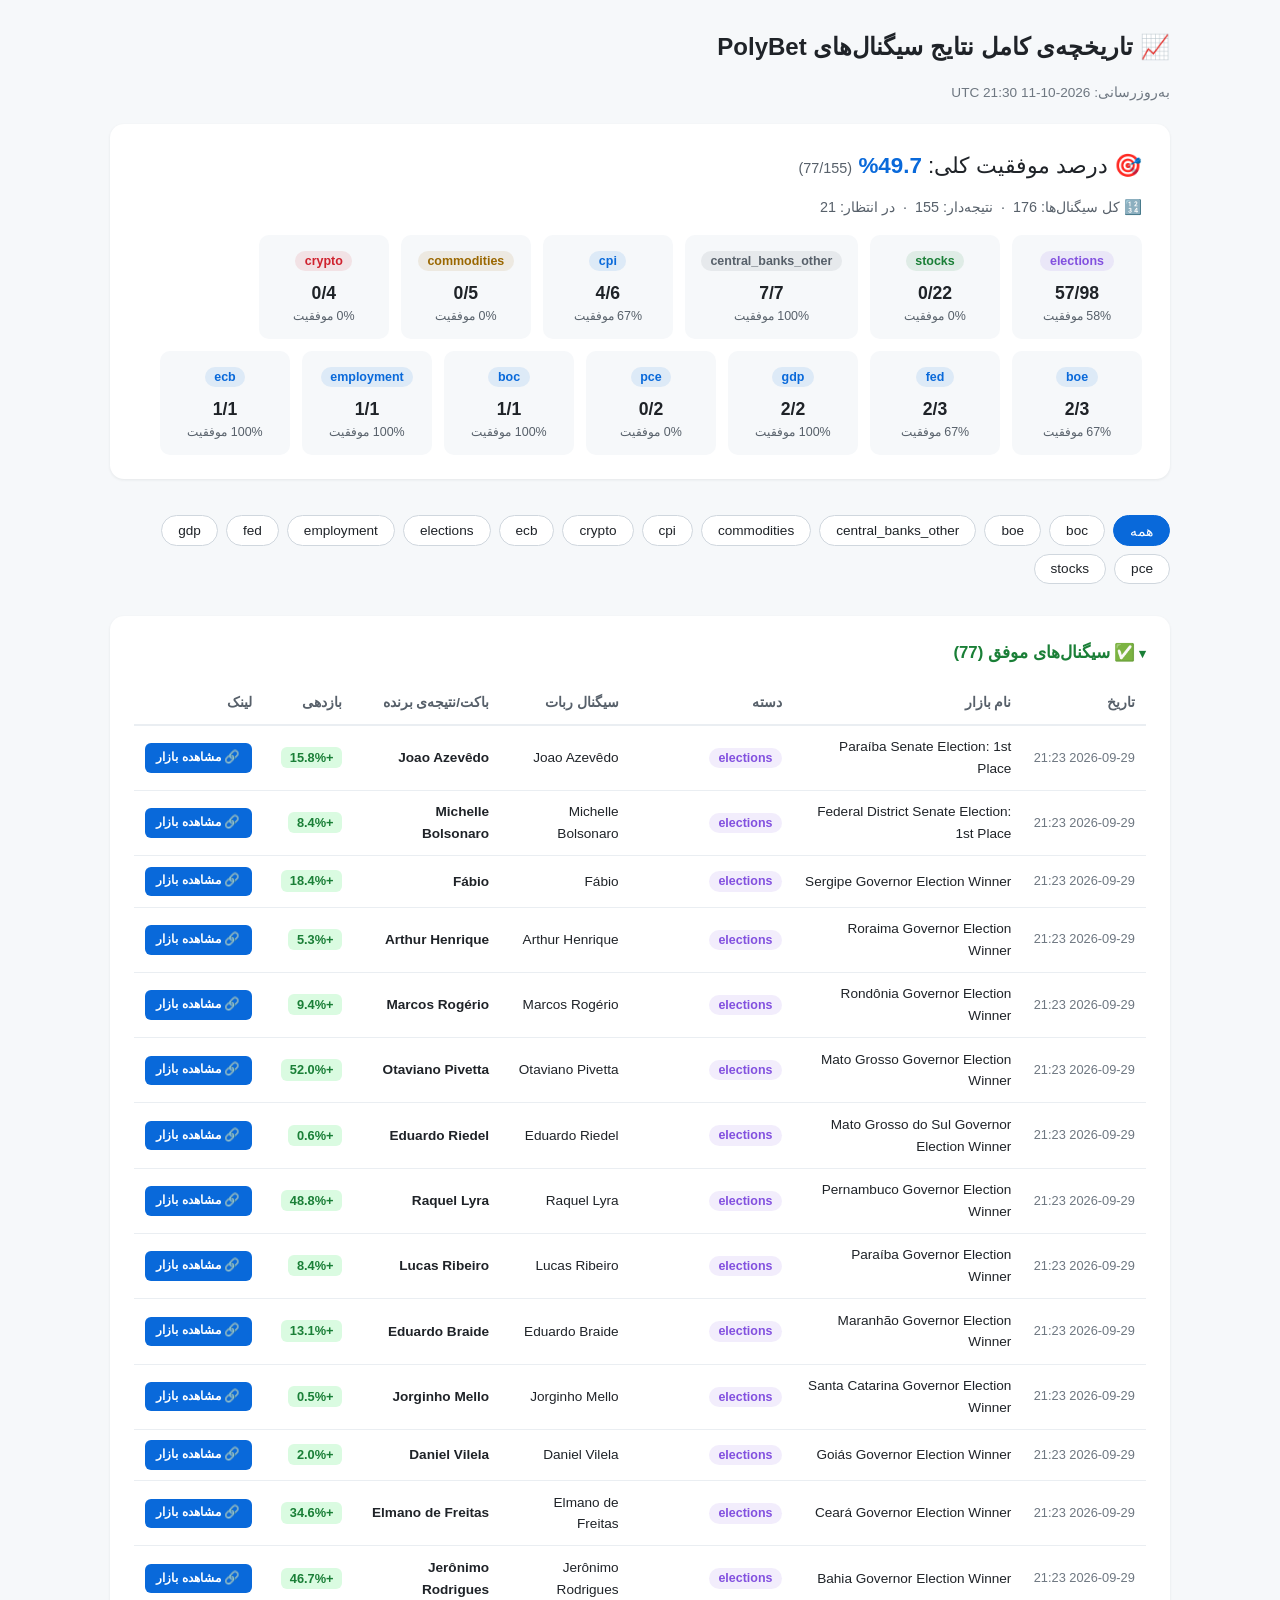
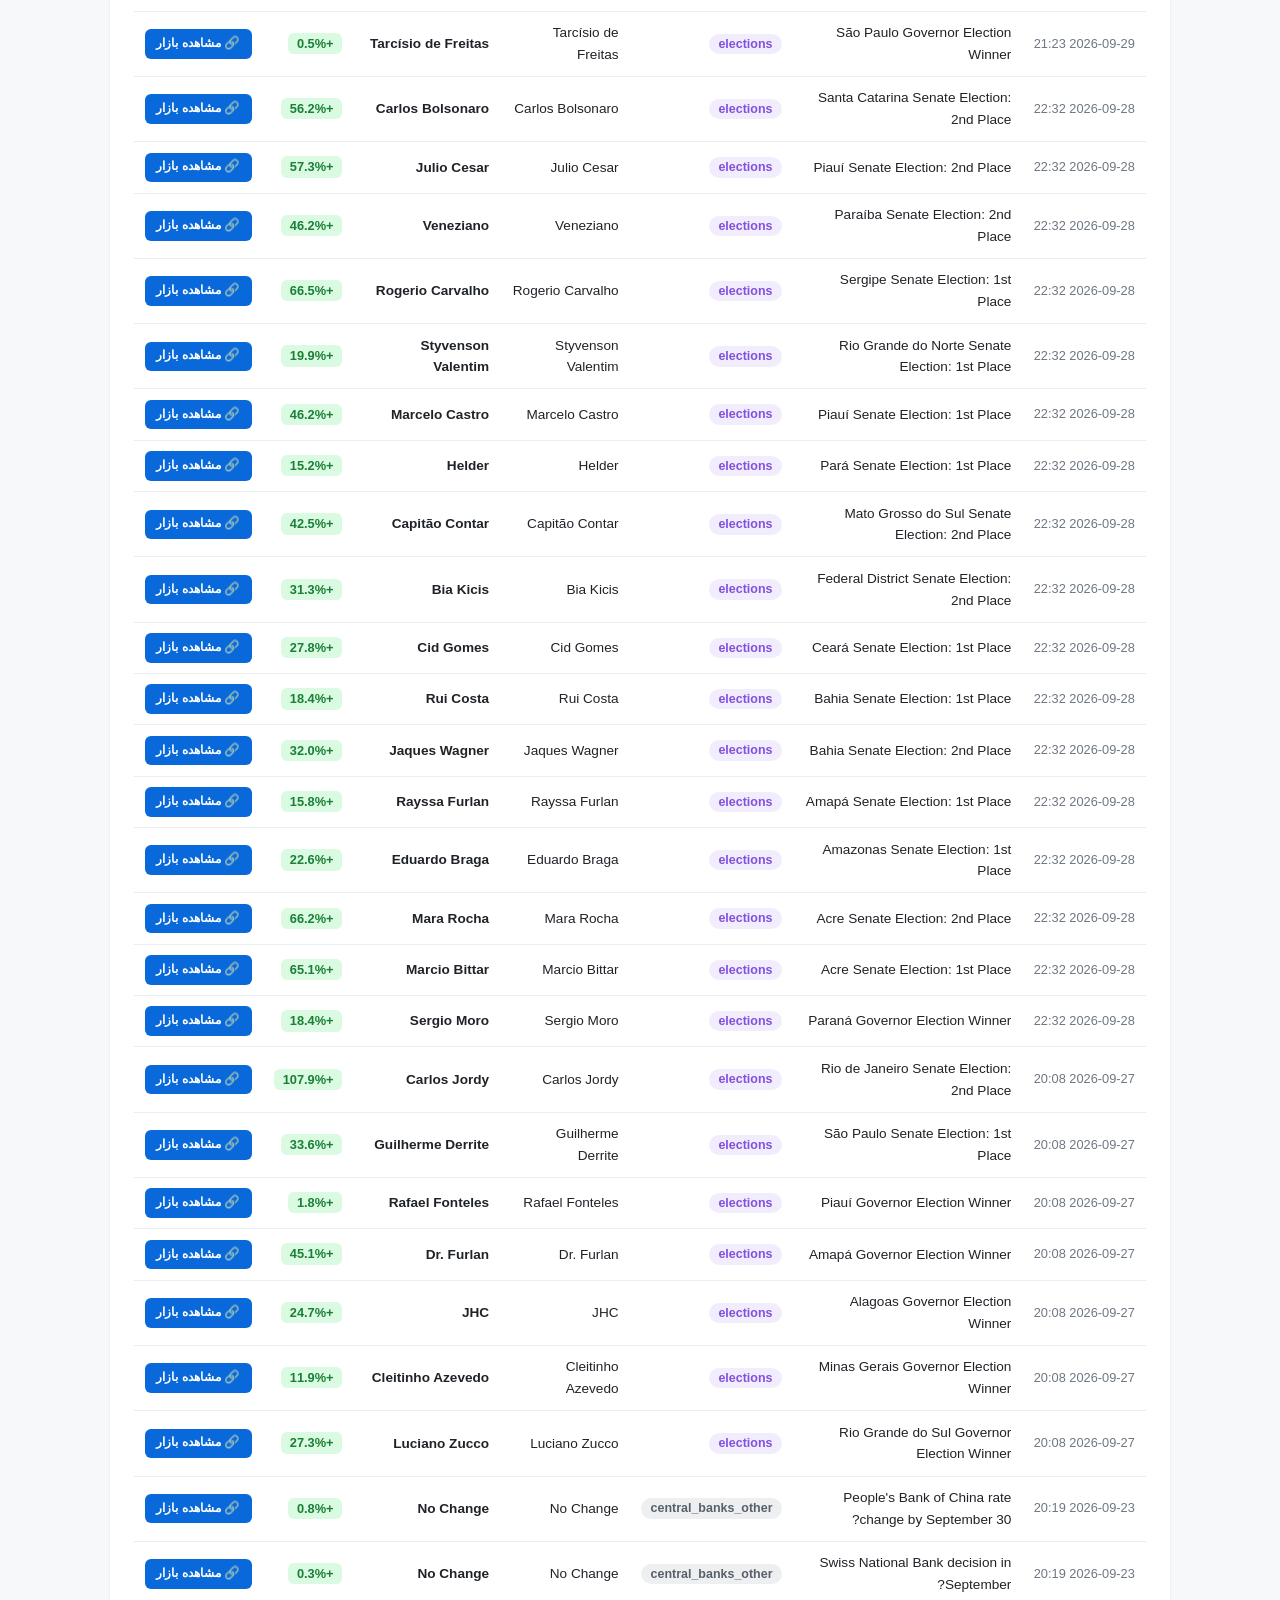
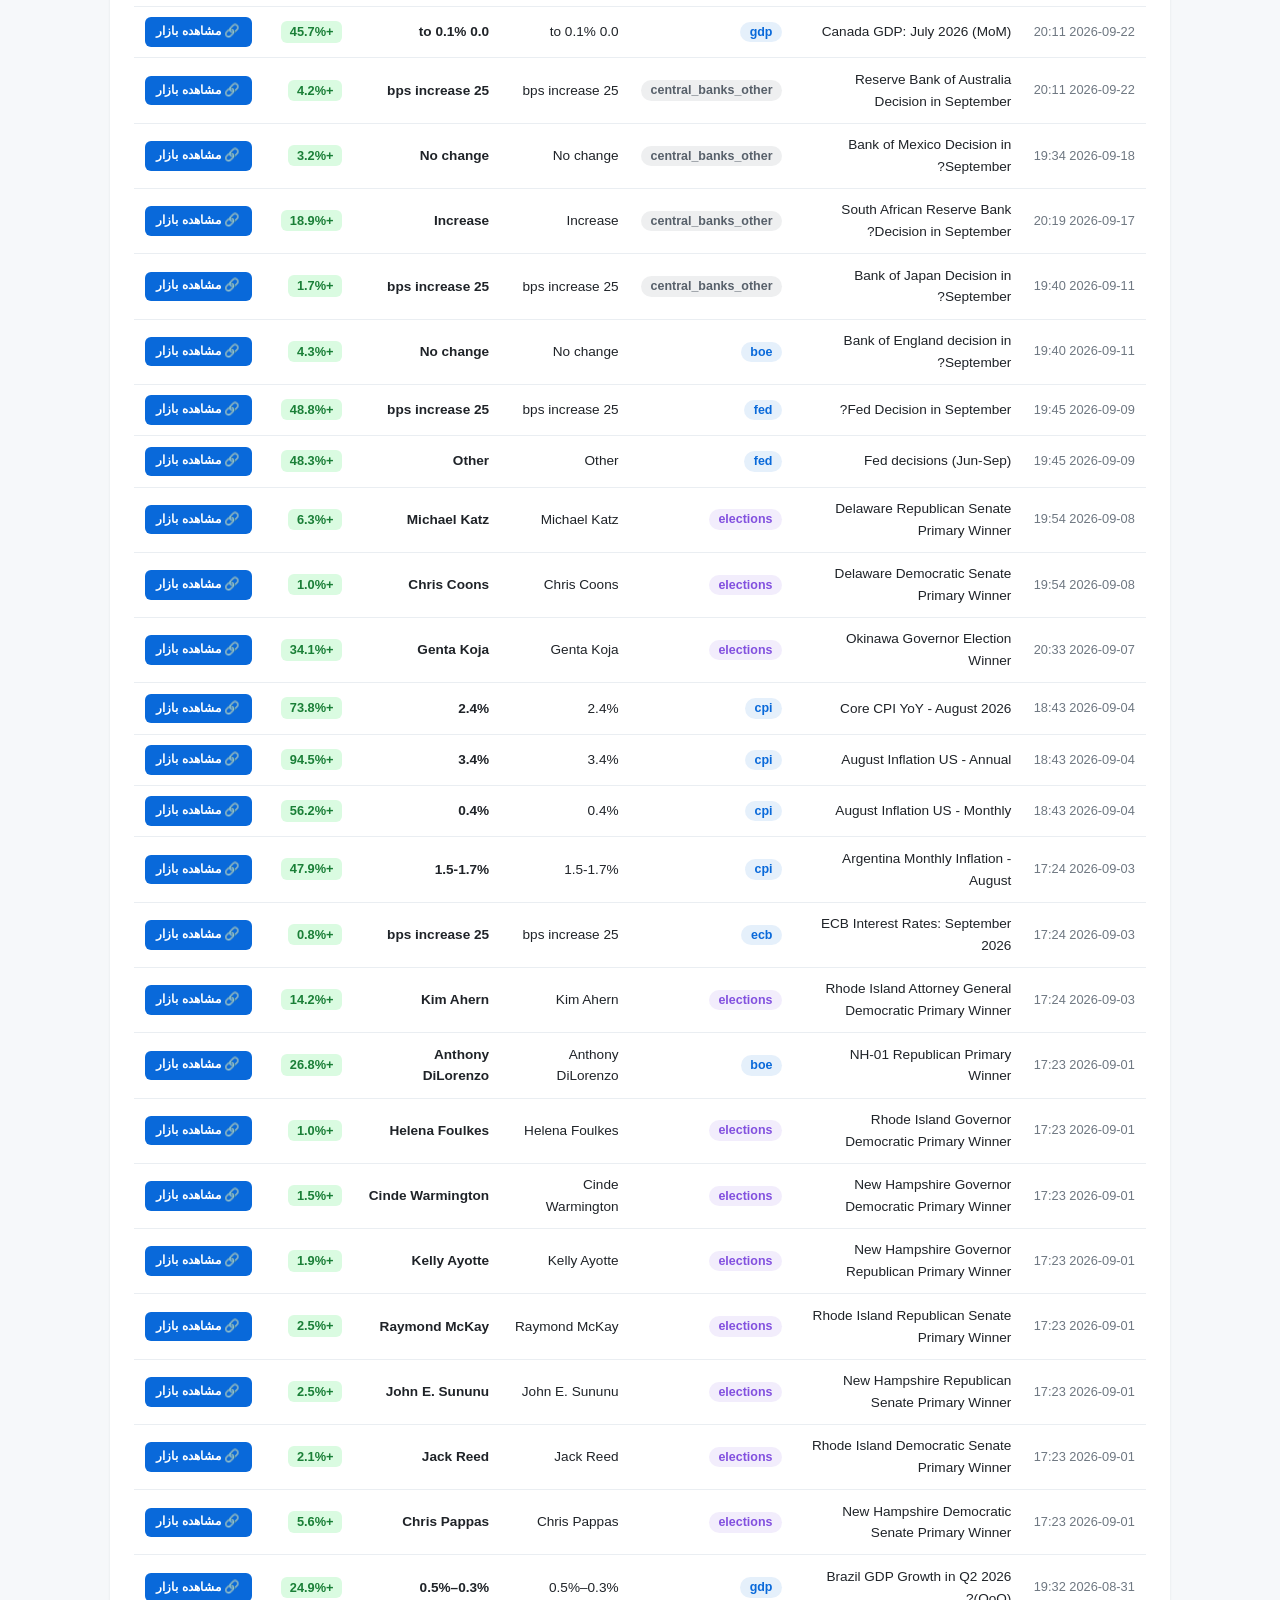
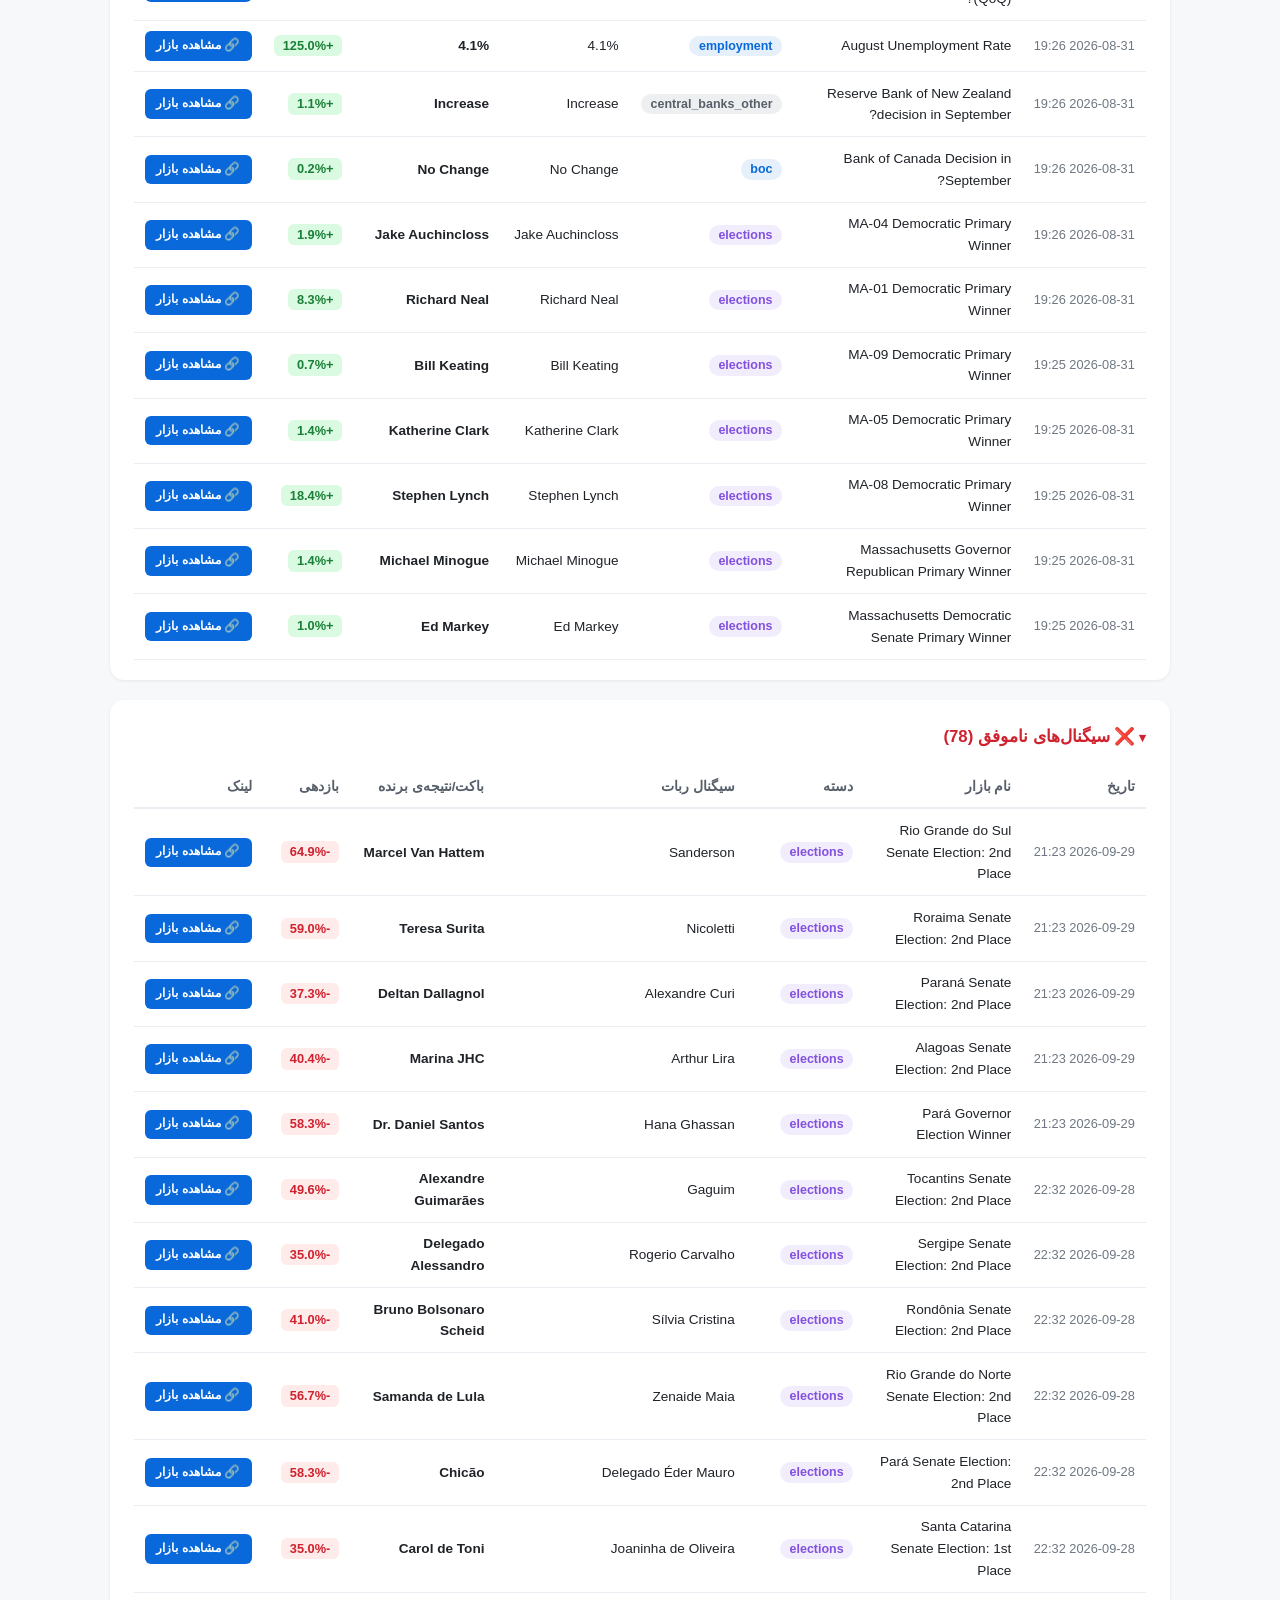
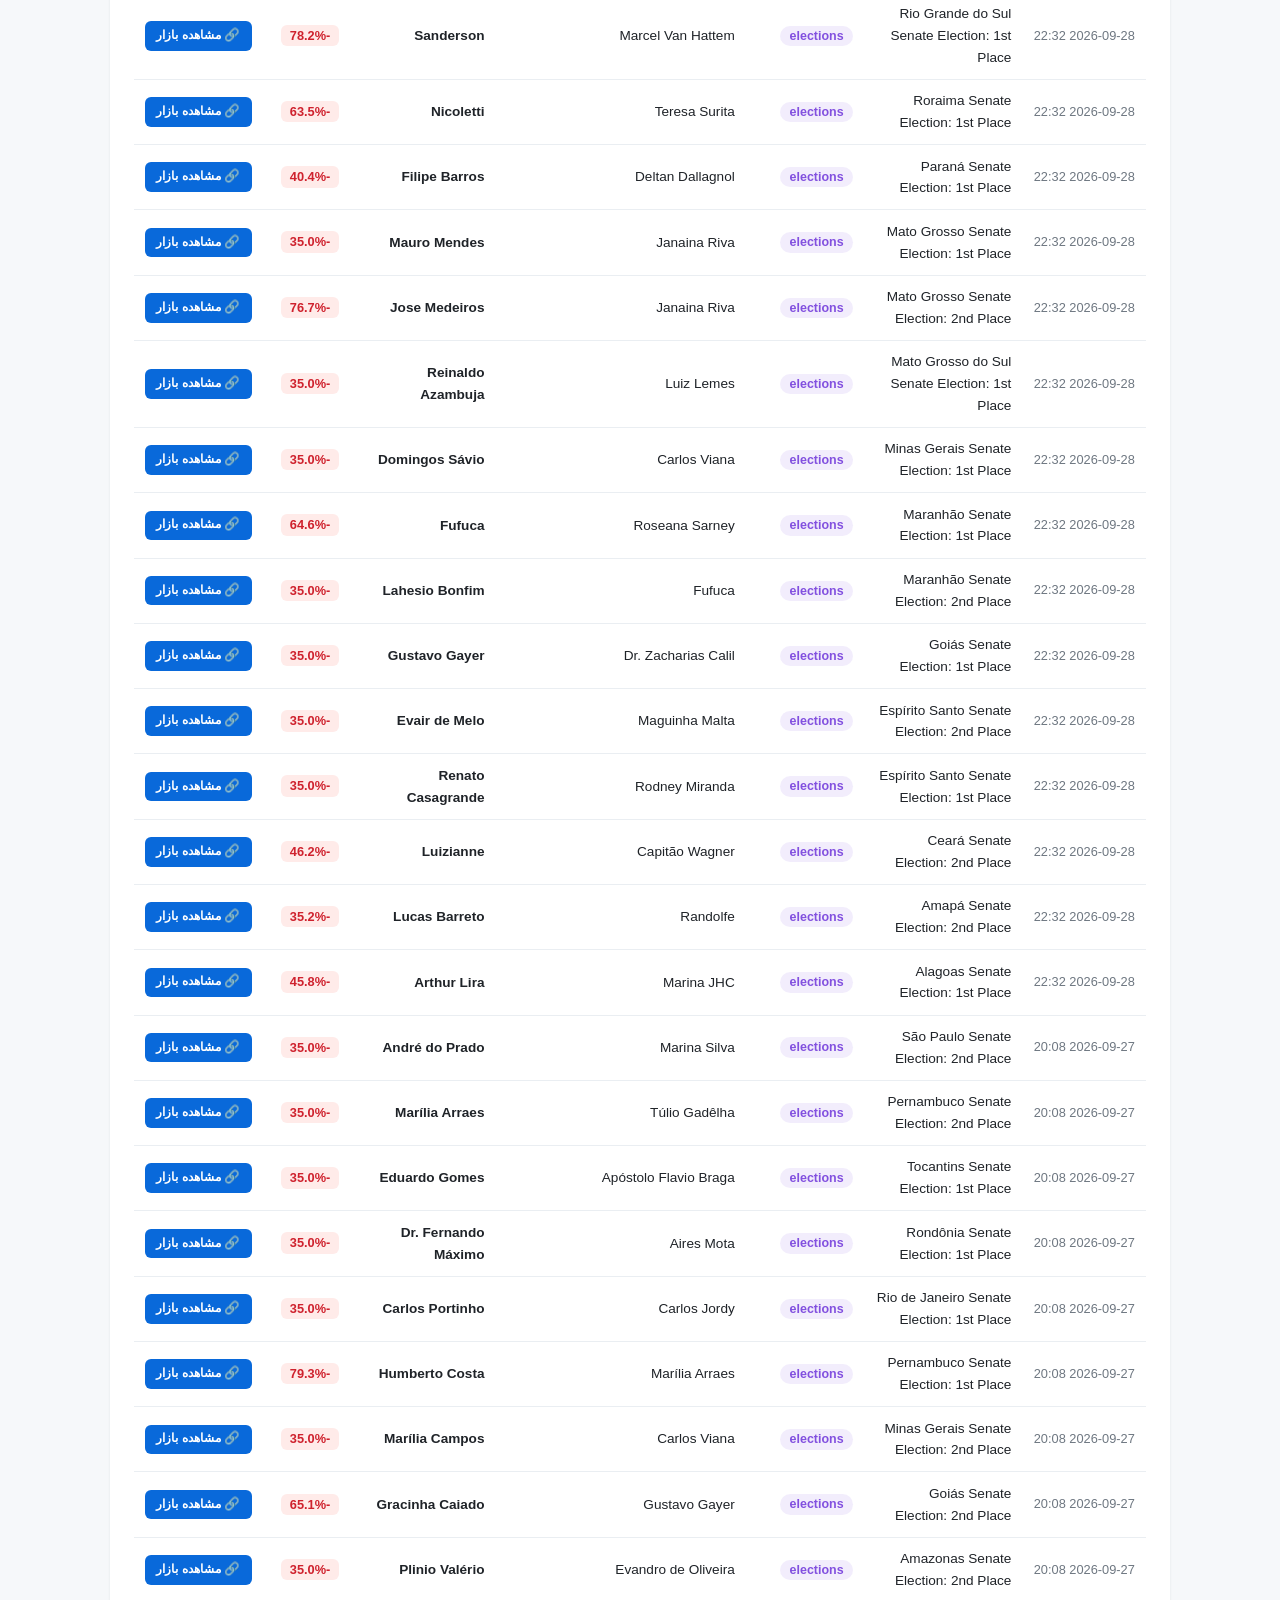
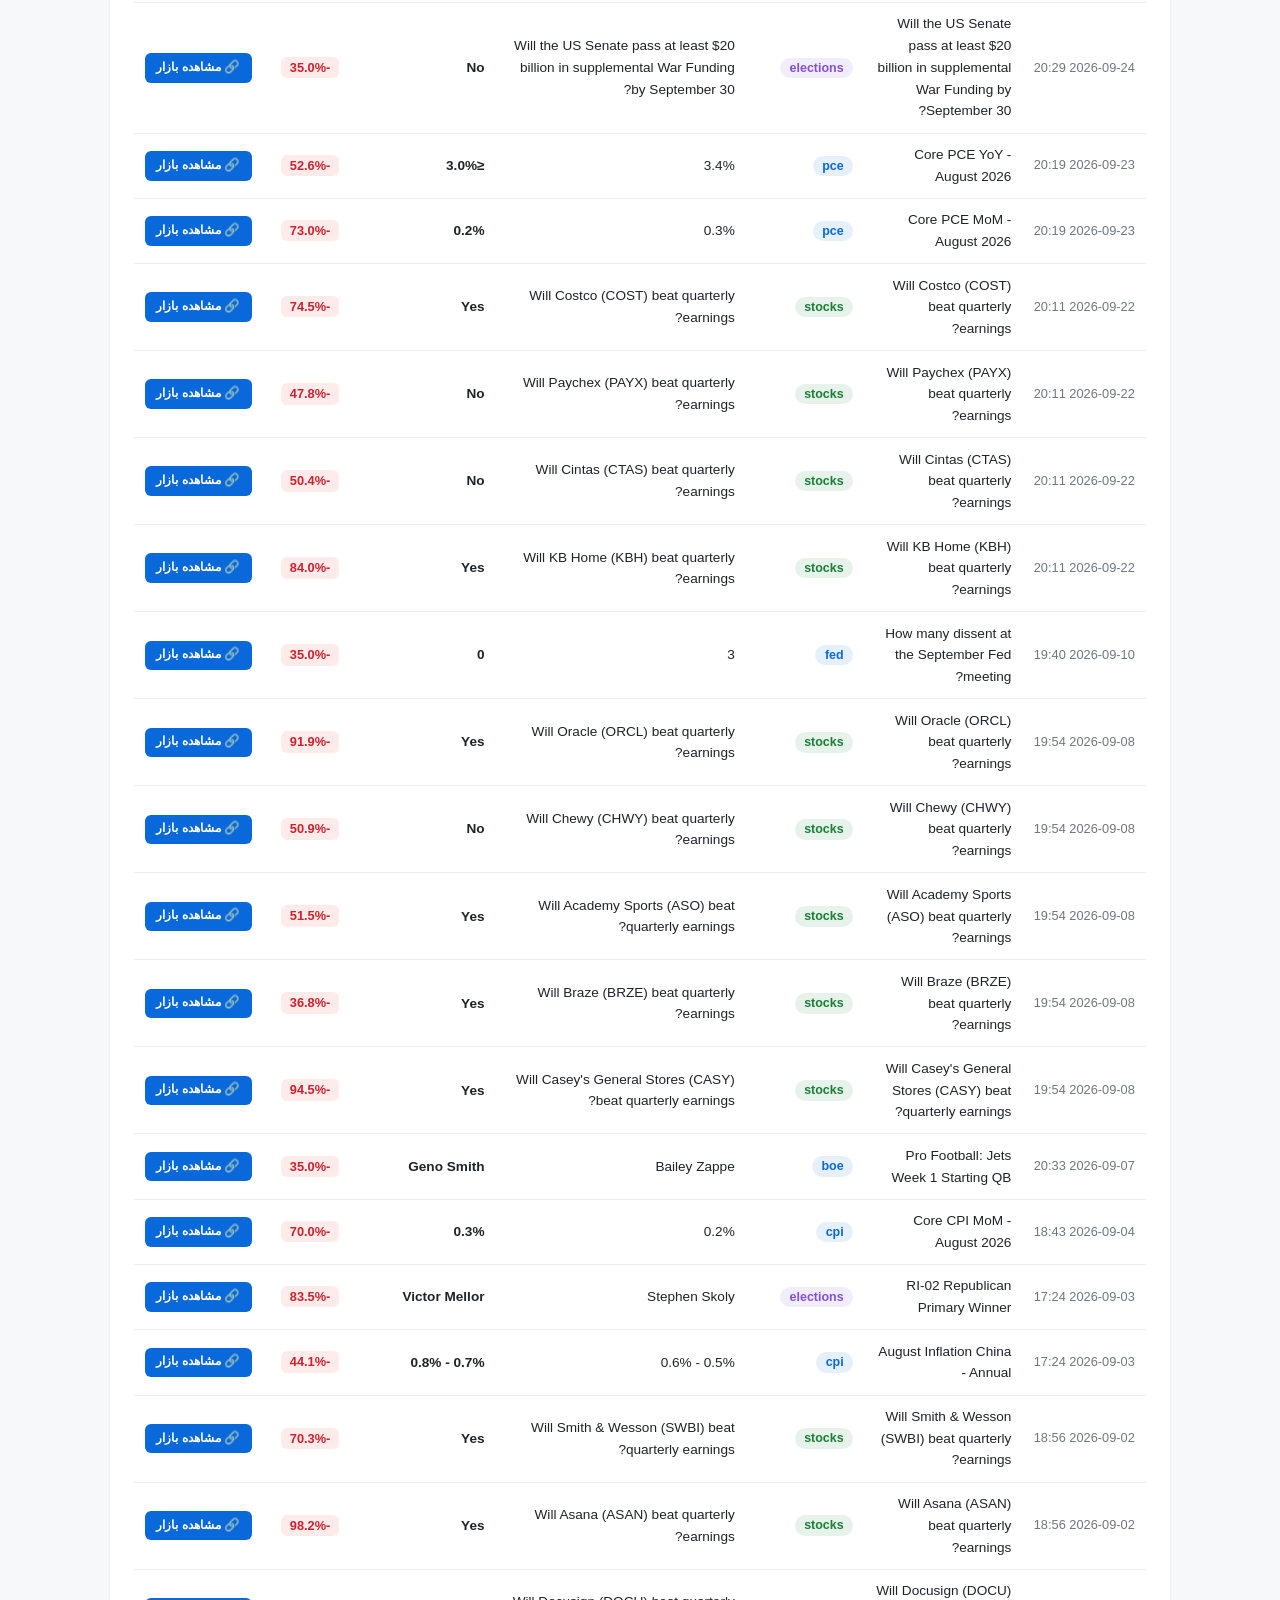
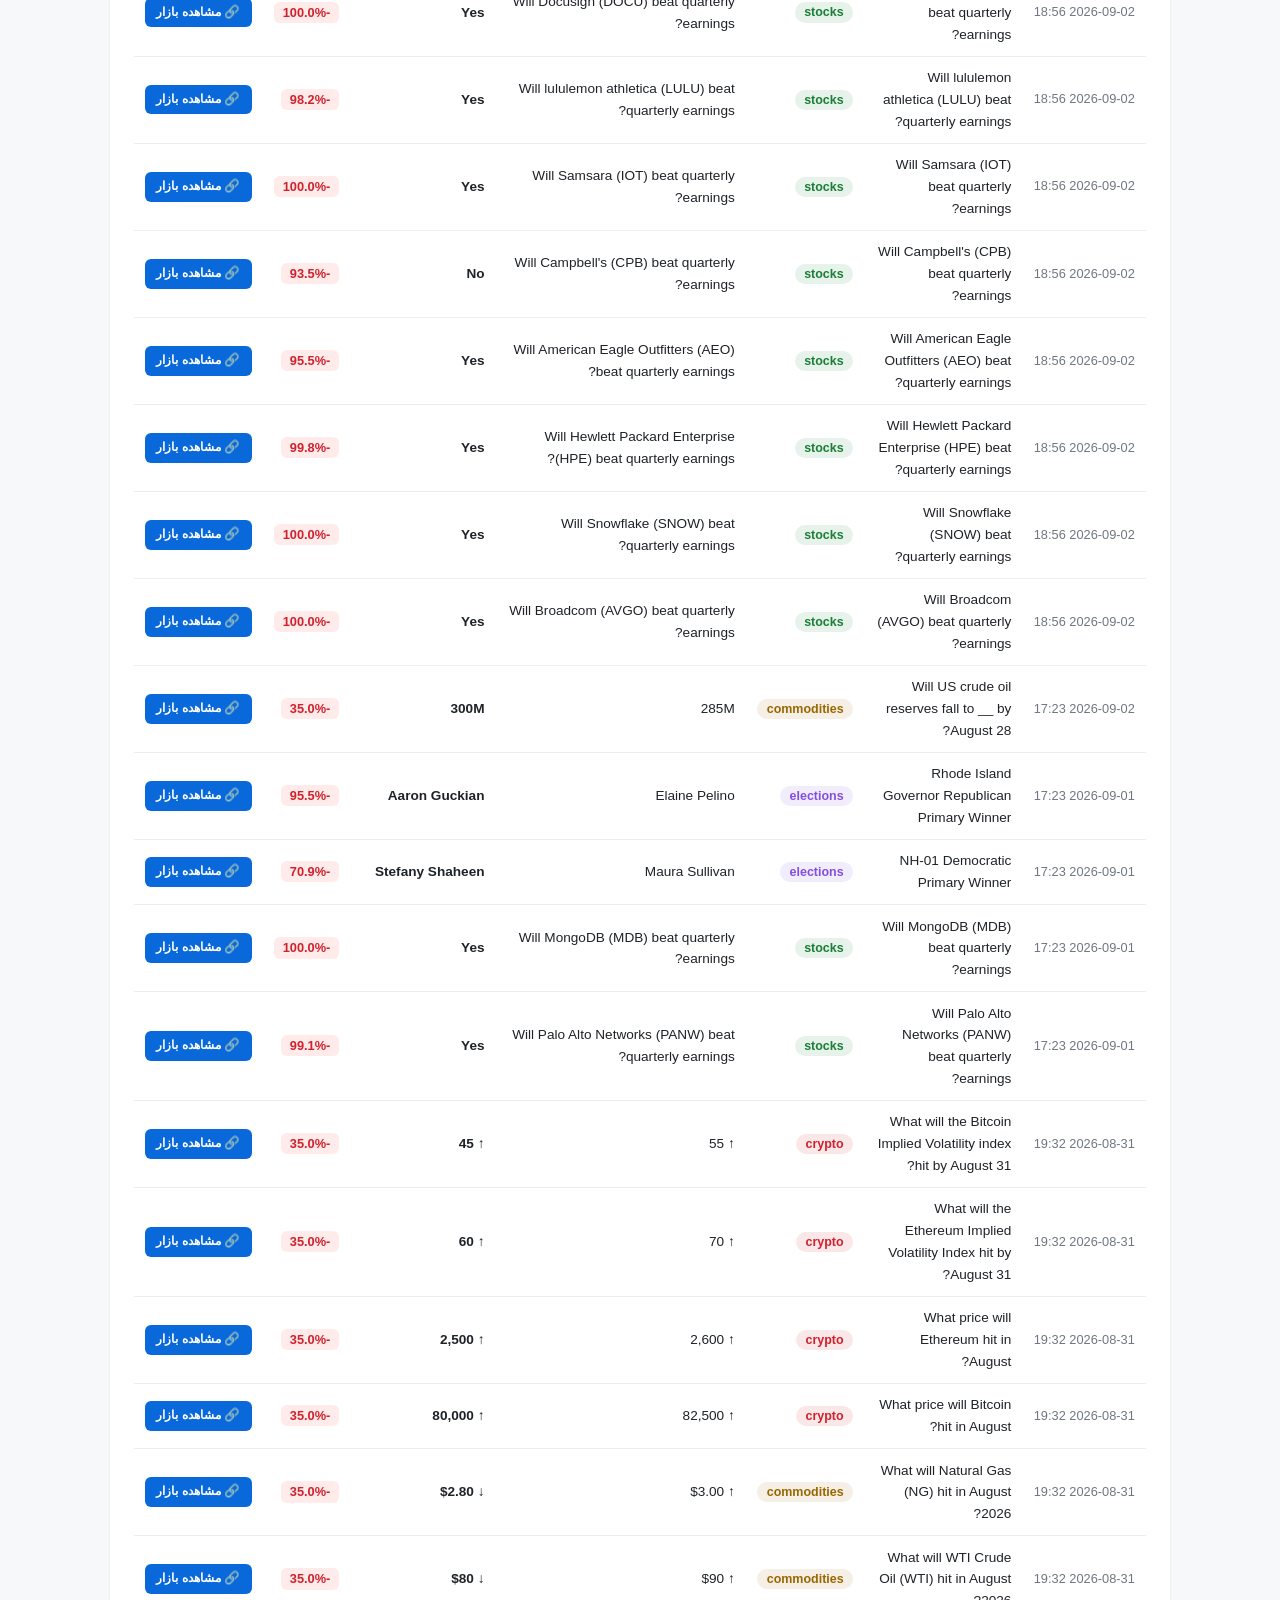
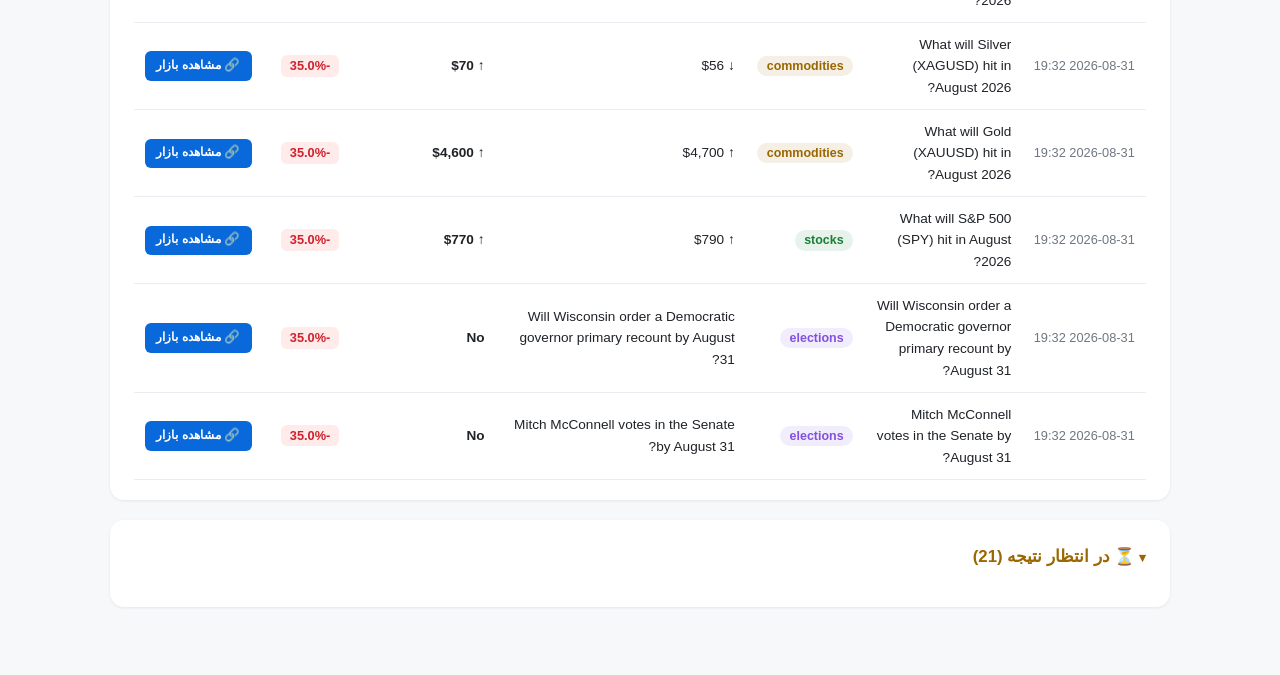
==== commit a31ea121: "Report run (): 2026-10-11 21:30 UTC" ====
--- a/docs/results.html
+++ b/docs/results.html
@@ -79,23 +79,374 @@
 </head>
 <body>
 <h1>📈 تاریخچه‌ی کامل نتایج سیگنال‌های PolyBet</h1>
-<p class="generated-at">به‌روزرسانی: 2026-10-04 20:54 UTC</p>
+<p class="generated-at">به‌روزرسانی: 2026-10-11 21:30 UTC</p>
 
 <div class="summary-box">
-  <div class="big-stat">🎯 درصد موفقیت کلی: <strong>46.9%</strong> <span style="color:#57606a;font-size:0.9rem">(38/81)</span></div>
-  <div class="sub-stats">🔢 کل سیگنال‌ها: 169 &nbsp;·&nbsp; نتیجه‌دار: 81 &nbsp;·&nbsp; در انتظار: 88</div>
-  <div class="cat-stat-grid"><div class="cat-stat-card"><span class="cat-badge" style="background:#8250df1a;color:#8250df">elections</span><div class="cat-stat-num">18/24</div><div class="cat-stat-rate">75% موفقیت</div></div><div class="cat-stat-card"><span class="cat-badge" style="background:#1a7f371a;color:#1a7f37">stocks</span><div class="cat-stat-num">0/22</div><div class="cat-stat-rate">0% موفقیت</div></div><div class="cat-stat-card"><span class="cat-badge" style="background:#57606a1a;color:#57606a">central_banks_other</span><div class="cat-stat-num">7/7</div><div class="cat-stat-rate">100% موفقیت</div></div><div class="cat-stat-card"><span class="cat-badge" style="background:#0969da1a;color:#0969da">cpi</span><div class="cat-stat-num">4/6</div><div class="cat-stat-rate">67% موفقیت</div></div><div class="cat-stat-card"><span class="cat-badge" style="background:#9a67001a;color:#9a6700">commodities</span><div class="cat-stat-num">0/5</div><div class="cat-stat-rate">0% موفقیت</div></div><div class="cat-stat-card"><span class="cat-badge" style="background:#cf222e1a;color:#cf222e">crypto</span><div class="cat-stat-num">0/4</div><div class="cat-stat-rate">0% موفقیت</div></div><div class="cat-stat-card"><span class="cat-badge" style="background:#0969da1a;color:#0969da">boe</span><div class="cat-stat-num">2/3</div><div class="cat-stat-rate">67% موفقیت</div></div><div class="cat-stat-card"><span class="cat-badge" style="background:#0969da1a;color:#0969da">fed</span><div class="cat-stat-num">2/3</div><div class="cat-stat-rate">67% موفقیت</div></div><div class="cat-stat-card"><span class="cat-badge" style="background:#0969da1a;color:#0969da">gdp</span><div class="cat-stat-num">2/2</div><div class="cat-stat-rate">100% موفقیت</div></div><div class="cat-stat-card"><span class="cat-badge" style="background:#0969da1a;color:#0969da">pce</span><div class="cat-stat-num">0/2</div><div class="cat-stat-rate">0% موفقیت</div></div><div class="cat-stat-card"><span class="cat-badge" style="background:#0969da1a;color:#0969da">boc</span><div class="cat-stat-num">1/1</div><div class="cat-stat-rate">100% موفقیت</div></div><div class="cat-stat-card"><span class="cat-badge" style="background:#0969da1a;color:#0969da">employment</span><div class="cat-stat-num">1/1</div><div class="cat-stat-rate">100% موفقیت</div></div><div class="cat-stat-card"><span class="cat-badge" style="background:#0969da1a;color:#0969da">ecb</span><div class="cat-stat-num">1/1</div><div class="cat-stat-rate">100% موفقیت</div></div></div>
+  <div class="big-stat">🎯 درصد موفقیت کلی: <strong>49.7%</strong> <span style="color:#57606a;font-size:0.9rem">(77/155)</span></div>
+  <div class="sub-stats">🔢 کل سیگنال‌ها: 176 &nbsp;·&nbsp; نتیجه‌دار: 155 &nbsp;·&nbsp; در انتظار: 21</div>
+  <div class="cat-stat-grid"><div class="cat-stat-card"><span class="cat-badge" style="background:#8250df1a;color:#8250df">elections</span><div class="cat-stat-num">57/98</div><div class="cat-stat-rate">58% موفقیت</div></div><div class="cat-stat-card"><span class="cat-badge" style="background:#1a7f371a;color:#1a7f37">stocks</span><div class="cat-stat-num">0/22</div><div class="cat-stat-rate">0% موفقیت</div></div><div class="cat-stat-card"><span class="cat-badge" style="background:#57606a1a;color:#57606a">central_banks_other</span><div class="cat-stat-num">7/7</div><div class="cat-stat-rate">100% موفقیت</div></div><div class="cat-stat-card"><span class="cat-badge" style="background:#0969da1a;color:#0969da">cpi</span><div class="cat-stat-num">4/6</div><div class="cat-stat-rate">67% موفقیت</div></div><div class="cat-stat-card"><span class="cat-badge" style="background:#9a67001a;color:#9a6700">commodities</span><div class="cat-stat-num">0/5</div><div class="cat-stat-rate">0% موفقیت</div></div><div class="cat-stat-card"><span class="cat-badge" style="background:#cf222e1a;color:#cf222e">crypto</span><div class="cat-stat-num">0/4</div><div class="cat-stat-rate">0% موفقیت</div></div><div class="cat-stat-card"><span class="cat-badge" style="background:#0969da1a;color:#0969da">boe</span><div class="cat-stat-num">2/3</div><div class="cat-stat-rate">67% موفقیت</div></div><div class="cat-stat-card"><span class="cat-badge" style="background:#0969da1a;color:#0969da">fed</span><div class="cat-stat-num">2/3</div><div class="cat-stat-rate">67% موفقیت</div></div><div class="cat-stat-card"><span class="cat-badge" style="background:#0969da1a;color:#0969da">gdp</span><div class="cat-stat-num">2/2</div><div class="cat-stat-rate">100% موفقیت</div></div><div class="cat-stat-card"><span class="cat-badge" style="background:#0969da1a;color:#0969da">pce</span><div class="cat-stat-num">0/2</div><div class="cat-stat-rate">0% موفقیت</div></div><div class="cat-stat-card"><span class="cat-badge" style="background:#0969da1a;color:#0969da">boc</span><div class="cat-stat-num">1/1</div><div class="cat-stat-rate">100% موفقیت</div></div><div class="cat-stat-card"><span class="cat-badge" style="background:#0969da1a;color:#0969da">employment</span><div class="cat-stat-num">1/1</div><div class="cat-stat-rate">100% موفقیت</div></div><div class="cat-stat-card"><span class="cat-badge" style="background:#0969da1a;color:#0969da">ecb</span><div class="cat-stat-num">1/1</div><div class="cat-stat-rate">100% موفقیت</div></div></div>
 </div>
 
 <nav class="section-nav"><button type="button" class="nav-btn active" data-target="all" onclick="filterCategory(this)">همه</button><button type="button" class="nav-btn" data-target="boc" onclick="filterCategory(this)">boc</button><button type="button" class="nav-btn" data-target="boe" onclick="filterCategory(this)">boe</button><button type="button" class="nav-btn" data-target="central_banks_other" onclick="filterCategory(this)">central_banks_other</button><button type="button" class="nav-btn" data-target="commodities" onclick="filterCategory(this)">commodities</button><button type="button" class="nav-btn" data-target="cpi" onclick="filterCategory(this)">cpi</button><button type="button" class="nav-btn" data-target="crypto" onclick="filterCategory(this)">crypto</button><button type="button" class="nav-btn" data-target="ecb" onclick="filterCategory(this)">ecb</button><button type="button" class="nav-btn" data-target="elections" onclick="filterCategory(this)">elections</button><button type="button" class="nav-btn" data-target="employment" onclick="filterCategory(this)">employment</button><button type="button" class="nav-btn" data-target="fed" onclick="filterCategory(this)">fed</button><button type="button" class="nav-btn" data-target="gdp" onclick="filterCategory(this)">gdp</button><button type="button" class="nav-btn" data-target="pce" onclick="filterCategory(this)">pce</button><button type="button" class="nav-btn" data-target="stocks" onclick="filterCategory(this)">stocks</button></nav>
 
 <section>
 <details open>
-<summary class="section-title success">✅ سیگنال‌های موفق (38)</summary>
+<summary class="section-title success">✅ سیگنال‌های موفق (77)</summary>
 <div class="table-wrap">
 <table>
 <thead><tr><th>تاریخ</th><th>نام بازار</th><th>دسته</th><th>سیگنال ربات</th><th>باکت/نتیجه‌ی برنده</th><th>بازدهی</th><th>لینک</th></tr></thead>
-<tbody><tr data-category="central_banks_other">
+<tbody><tr data-category="elections">
+<td class="col-date">2026-09-29 21:23</td>
+<td class="col-title">Paraíba Senate Election: 1st Place</td>
+<td><span class="cat-badge" style="background:#8250df1a;color:#8250df">elections</span></td>
+<td>Joao Azevêdo</td>
+<td><strong>Joao Azevêdo</strong></td>
+<td><span class="ret-pill ret-positive">+15.8%</span></td>
+<td><a class="row-link" href="https://polymarket.com/event/paraiba-senate-election-1st-place" target="_blank" rel="noopener">🔗 مشاهده بازار</a></td>
+</tr>
+<tr data-category="elections">
+<td class="col-date">2026-09-29 21:23</td>
+<td class="col-title">Federal District Senate Election: 1st Place</td>
+<td><span class="cat-badge" style="background:#8250df1a;color:#8250df">elections</span></td>
+<td>Michelle Bolsonaro</td>
+<td><strong>Michelle Bolsonaro</strong></td>
+<td><span class="ret-pill ret-positive">+8.4%</span></td>
+<td><a class="row-link" href="https://polymarket.com/event/federal-district-senate-election-1st-place" target="_blank" rel="noopener">🔗 مشاهده بازار</a></td>
+</tr>
+<tr data-category="elections">
+<td class="col-date">2026-09-29 21:23</td>
+<td class="col-title">Sergipe Governor Election Winner</td>
+<td><span class="cat-badge" style="background:#8250df1a;color:#8250df">elections</span></td>
+<td>Fábio</td>
+<td><strong>Fábio</strong></td>
+<td><span class="ret-pill ret-positive">+18.4%</span></td>
+<td><a class="row-link" href="https://polymarket.com/event/sergipe-governor-election-winner" target="_blank" rel="noopener">🔗 مشاهده بازار</a></td>
+</tr>
+<tr data-category="elections">
+<td class="col-date">2026-09-29 21:23</td>
+<td class="col-title">Roraima Governor Election Winner</td>
+<td><span class="cat-badge" style="background:#8250df1a;color:#8250df">elections</span></td>
+<td>Arthur Henrique</td>
+<td><strong>Arthur Henrique</strong></td>
+<td><span class="ret-pill ret-positive">+5.3%</span></td>
+<td><a class="row-link" href="https://polymarket.com/event/roraima-governor-election-winner" target="_blank" rel="noopener">🔗 مشاهده بازار</a></td>
+</tr>
+<tr data-category="elections">
+<td class="col-date">2026-09-29 21:23</td>
+<td class="col-title">Rondônia Governor Election Winner</td>
+<td><span class="cat-badge" style="background:#8250df1a;color:#8250df">elections</span></td>
+<td>Marcos Rogério</td>
+<td><strong>Marcos Rogério</strong></td>
+<td><span class="ret-pill ret-positive">+9.4%</span></td>
+<td><a class="row-link" href="https://polymarket.com/event/rondonia-governor-election-winner" target="_blank" rel="noopener">🔗 مشاهده بازار</a></td>
+</tr>
+<tr data-category="elections">
+<td class="col-date">2026-09-29 21:23</td>
+<td class="col-title">Mato Grosso Governor Election Winner</td>
+<td><span class="cat-badge" style="background:#8250df1a;color:#8250df">elections</span></td>
+<td>Otaviano Pivetta</td>
+<td><strong>Otaviano Pivetta</strong></td>
+<td><span class="ret-pill ret-positive">+52.0%</span></td>
+<td><a class="row-link" href="https://polymarket.com/event/mato-grosso-governor-election-winner" target="_blank" rel="noopener">🔗 مشاهده بازار</a></td>
+</tr>
+<tr data-category="elections">
+<td class="col-date">2026-09-29 21:23</td>
+<td class="col-title">Mato Grosso do Sul Governor Election Winner</td>
+<td><span class="cat-badge" style="background:#8250df1a;color:#8250df">elections</span></td>
+<td>Eduardo Riedel</td>
+<td><strong>Eduardo Riedel</strong></td>
+<td><span class="ret-pill ret-positive">+0.6%</span></td>
+<td><a class="row-link" href="https://polymarket.com/event/mato-grosso-do-sul-governor-election-winner" target="_blank" rel="noopener">🔗 مشاهده بازار</a></td>
+</tr>
+<tr data-category="elections">
+<td class="col-date">2026-09-29 21:23</td>
+<td class="col-title">Pernambuco Governor Election Winner</td>
+<td><span class="cat-badge" style="background:#8250df1a;color:#8250df">elections</span></td>
+<td>Raquel Lyra</td>
+<td><strong>Raquel Lyra</strong></td>
+<td><span class="ret-pill ret-positive">+48.8%</span></td>
+<td><a class="row-link" href="https://polymarket.com/event/pernambuco-governor-election-winner-20260709143134925" target="_blank" rel="noopener">🔗 مشاهده بازار</a></td>
+</tr>
+<tr data-category="elections">
+<td class="col-date">2026-09-29 21:23</td>
+<td class="col-title">Paraíba Governor Election Winner</td>
+<td><span class="cat-badge" style="background:#8250df1a;color:#8250df">elections</span></td>
+<td>Lucas Ribeiro</td>
+<td><strong>Lucas Ribeiro</strong></td>
+<td><span class="ret-pill ret-positive">+8.4%</span></td>
+<td><a class="row-link" href="https://polymarket.com/event/paraiba-governor-election-winner-20260611183326566" target="_blank" rel="noopener">🔗 مشاهده بازار</a></td>
+</tr>
+<tr data-category="elections">
+<td class="col-date">2026-09-29 21:23</td>
+<td class="col-title">Maranhão Governor Election Winner</td>
+<td><span class="cat-badge" style="background:#8250df1a;color:#8250df">elections</span></td>
+<td>Eduardo Braide</td>
+<td><strong>Eduardo Braide</strong></td>
+<td><span class="ret-pill ret-positive">+13.1%</span></td>
+<td><a class="row-link" href="https://polymarket.com/event/maranhao-governor-election-winner-20260611182113297" target="_blank" rel="noopener">🔗 مشاهده بازار</a></td>
+</tr>
+<tr data-category="elections">
+<td class="col-date">2026-09-29 21:23</td>
+<td class="col-title">Santa Catarina Governor Election Winner </td>
+<td><span class="cat-badge" style="background:#8250df1a;color:#8250df">elections</span></td>
+<td>Jorginho Mello</td>
+<td><strong>Jorginho Mello</strong></td>
+<td><span class="ret-pill ret-positive">+0.5%</span></td>
+<td><a class="row-link" href="https://polymarket.com/event/santa-catarina-governor-election-winner-20260609164309743" target="_blank" rel="noopener">🔗 مشاهده بازار</a></td>
+</tr>
+<tr data-category="elections">
+<td class="col-date">2026-09-29 21:23</td>
+<td class="col-title">Goiás Governor Election Winner</td>
+<td><span class="cat-badge" style="background:#8250df1a;color:#8250df">elections</span></td>
+<td>Daniel Vilela</td>
+<td><strong>Daniel Vilela</strong></td>
+<td><span class="ret-pill ret-positive">+2.0%</span></td>
+<td><a class="row-link" href="https://polymarket.com/event/goias-governor-election-winner-20260609165823163" target="_blank" rel="noopener">🔗 مشاهده بازار</a></td>
+</tr>
+<tr data-category="elections">
+<td class="col-date">2026-09-29 21:23</td>
+<td class="col-title">Ceará Governor Election Winner</td>
+<td><span class="cat-badge" style="background:#8250df1a;color:#8250df">elections</span></td>
+<td>Elmano de Freitas</td>
+<td><strong>Elmano de Freitas</strong></td>
+<td><span class="ret-pill ret-positive">+34.6%</span></td>
+<td><a class="row-link" href="https://polymarket.com/event/cear-governor-election-winner" target="_blank" rel="noopener">🔗 مشاهده بازار</a></td>
+</tr>
+<tr data-category="elections">
+<td class="col-date">2026-09-29 21:23</td>
+<td class="col-title">Bahia Governor Election Winner</td>
+<td><span class="cat-badge" style="background:#8250df1a;color:#8250df">elections</span></td>
+<td>Jerônimo Rodrigues</td>
+<td><strong>Jerônimo Rodrigues</strong></td>
+<td><span class="ret-pill ret-positive">+46.7%</span></td>
+<td><a class="row-link" href="https://polymarket.com/event/bahia-governor-election-winner" target="_blank" rel="noopener">🔗 مشاهده بازار</a></td>
+</tr>
+<tr data-category="elections">
+<td class="col-date">2026-09-29 21:23</td>
+<td class="col-title">São Paulo Governor Election Winner</td>
+<td><span class="cat-badge" style="background:#8250df1a;color:#8250df">elections</span></td>
+<td>Tarcísio de Freitas</td>
+<td><strong>Tarcísio de Freitas</strong></td>
+<td><span class="ret-pill ret-positive">+0.5%</span></td>
+<td><a class="row-link" href="https://polymarket.com/event/so-paulo-governor-election-winner" target="_blank" rel="noopener">🔗 مشاهده بازار</a></td>
+</tr>
+<tr data-category="elections">
+<td class="col-date">2026-09-28 22:32</td>
+<td class="col-title">Santa Catarina Senate Election: 2nd Place</td>
+<td><span class="cat-badge" style="background:#8250df1a;color:#8250df">elections</span></td>
+<td>Carlos Bolsonaro</td>
+<td><strong>Carlos Bolsonaro</strong></td>
+<td><span class="ret-pill ret-positive">+56.2%</span></td>
+<td><a class="row-link" href="https://polymarket.com/event/santa-catarina-senate-election-2nd-place" target="_blank" rel="noopener">🔗 مشاهده بازار</a></td>
+</tr>
+<tr data-category="elections">
+<td class="col-date">2026-09-28 22:32</td>
+<td class="col-title">Piauí Senate Election: 2nd Place</td>
+<td><span class="cat-badge" style="background:#8250df1a;color:#8250df">elections</span></td>
+<td>Julio Cesar</td>
+<td><strong>Julio Cesar</strong></td>
+<td><span class="ret-pill ret-positive">+57.3%</span></td>
+<td><a class="row-link" href="https://polymarket.com/event/piaui-senate-election-2nd-place" target="_blank" rel="noopener">🔗 مشاهده بازار</a></td>
+</tr>
+<tr data-category="elections">
+<td class="col-date">2026-09-28 22:32</td>
+<td class="col-title">Paraíba Senate Election: 2nd Place</td>
+<td><span class="cat-badge" style="background:#8250df1a;color:#8250df">elections</span></td>
+<td>Veneziano</td>
+<td><strong>Veneziano</strong></td>
+<td><span class="ret-pill ret-positive">+46.2%</span></td>
+<td><a class="row-link" href="https://polymarket.com/event/paraiba-senate-election-2nd-place" target="_blank" rel="noopener">🔗 مشاهده بازار</a></td>
+</tr>
+<tr data-category="elections">
+<td class="col-date">2026-09-28 22:32</td>
+<td class="col-title">Sergipe Senate Election: 1st Place</td>
+<td><span class="cat-badge" style="background:#8250df1a;color:#8250df">elections</span></td>
+<td>Rogerio Carvalho</td>
+<td><strong>Rogerio Carvalho</strong></td>
+<td><span class="ret-pill ret-positive">+66.5%</span></td>
+<td><a class="row-link" href="https://polymarket.com/event/sergipe-senate-election-1st-place" target="_blank" rel="noopener">🔗 مشاهده بازار</a></td>
+</tr>
+<tr data-category="elections">
+<td class="col-date">2026-09-28 22:32</td>
+<td class="col-title">Rio Grande do Norte Senate Election: 1st Place</td>
+<td><span class="cat-badge" style="background:#8250df1a;color:#8250df">elections</span></td>
+<td>Styvenson Valentim</td>
+<td><strong>Styvenson Valentim</strong></td>
+<td><span class="ret-pill ret-positive">+19.9%</span></td>
+<td><a class="row-link" href="https://polymarket.com/event/rio-grande-do-norte-senate-election-1st-place" target="_blank" rel="noopener">🔗 مشاهده بازار</a></td>
+</tr>
+<tr data-category="elections">
+<td class="col-date">2026-09-28 22:32</td>
+<td class="col-title">Piauí Senate Election: 1st Place</td>
+<td><span class="cat-badge" style="background:#8250df1a;color:#8250df">elections</span></td>
+<td>Marcelo Castro</td>
+<td><strong>Marcelo Castro</strong></td>
+<td><span class="ret-pill ret-positive">+46.2%</span></td>
+<td><a class="row-link" href="https://polymarket.com/event/piaui-senate-election-1st-place" target="_blank" rel="noopener">🔗 مشاهده بازار</a></td>
+</tr>
+<tr data-category="elections">
+<td class="col-date">2026-09-28 22:32</td>
+<td class="col-title">Pará Senate Election: 1st Place</td>
+<td><span class="cat-badge" style="background:#8250df1a;color:#8250df">elections</span></td>
+<td>Helder</td>
+<td><strong>Helder</strong></td>
+<td><span class="ret-pill ret-positive">+15.2%</span></td>
+<td><a class="row-link" href="https://polymarket.com/event/para-senate-election-1st-place" target="_blank" rel="noopener">🔗 مشاهده بازار</a></td>
+</tr>
+<tr data-category="elections">
+<td class="col-date">2026-09-28 22:32</td>
+<td class="col-title">Mato Grosso do Sul Senate Election: 2nd Place</td>
+<td><span class="cat-badge" style="background:#8250df1a;color:#8250df">elections</span></td>
+<td>Capitão Contar</td>
+<td><strong>Capitão Contar</strong></td>
+<td><span class="ret-pill ret-positive">+42.5%</span></td>
+<td><a class="row-link" href="https://polymarket.com/event/mato-grosso-do-sul-senate-election-2nd-place" target="_blank" rel="noopener">🔗 مشاهده بازار</a></td>
+</tr>
+<tr data-category="elections">
+<td class="col-date">2026-09-28 22:32</td>
+<td class="col-title">Federal District Senate Election: 2nd Place</td>
+<td><span class="cat-badge" style="background:#8250df1a;color:#8250df">elections</span></td>
+<td>Bia Kicis</td>
+<td><strong>Bia Kicis</strong></td>
+<td><span class="ret-pill ret-positive">+31.3%</span></td>
+<td><a class="row-link" href="https://polymarket.com/event/federal-district-senate-election-2nd-place" target="_blank" rel="noopener">🔗 مشاهده بازار</a></td>
+</tr>
+<tr data-category="elections">
+<td class="col-date">2026-09-28 22:32</td>
+<td class="col-title">Ceará Senate Election: 1st Place</td>
+<td><span class="cat-badge" style="background:#8250df1a;color:#8250df">elections</span></td>
+<td>Cid Gomes</td>
+<td><strong>Cid Gomes</strong></td>
+<td><span class="ret-pill ret-positive">+27.8%</span></td>
+<td><a class="row-link" href="https://polymarket.com/event/ceara-senate-election-1st-place" target="_blank" rel="noopener">🔗 مشاهده بازار</a></td>
+</tr>
+<tr data-category="elections">
+<td class="col-date">2026-09-28 22:32</td>
+<td class="col-title">Bahia Senate Election: 1st Place</td>
+<td><span class="cat-badge" style="background:#8250df1a;color:#8250df">elections</span></td>
+<td>Rui Costa</td>
+<td><strong>Rui Costa</strong></td>
+<td><span class="ret-pill ret-positive">+18.4%</span></td>
+<td><a class="row-link" href="https://polymarket.com/event/bahia-senate-election-1st-place" target="_blank" rel="noopener">🔗 مشاهده بازار</a></td>
+</tr>
+<tr data-category="elections">
+<td class="col-date">2026-09-28 22:32</td>
+<td class="col-title">Bahia Senate Election: 2nd Place</td>
+<td><span class="cat-badge" style="background:#8250df1a;color:#8250df">elections</span></td>
+<td>Jaques Wagner</td>
+<td><strong>Jaques Wagner</strong></td>
+<td><span class="ret-pill ret-positive">+32.0%</span></td>
+<td><a class="row-link" href="https://polymarket.com/event/bahia-senate-election-2nd-place" target="_blank" rel="noopener">🔗 مشاهده بازار</a></td>
+</tr>
+<tr data-category="elections">
+<td class="col-date">2026-09-28 22:32</td>
+<td class="col-title">Amapá Senate Election: 1st Place</td>
+<td><span class="cat-badge" style="background:#8250df1a;color:#8250df">elections</span></td>
+<td>Rayssa Furlan</td>
+<td><strong>Rayssa Furlan</strong></td>
+<td><span class="ret-pill ret-positive">+15.8%</span></td>
+<td><a class="row-link" href="https://polymarket.com/event/amapa-senate-election-1st-place" target="_blank" rel="noopener">🔗 مشاهده بازار</a></td>
+</tr>
+<tr data-category="elections">
+<td class="col-date">2026-09-28 22:32</td>
+<td class="col-title">Amazonas Senate Election: 1st Place</td>
+<td><span class="cat-badge" style="background:#8250df1a;color:#8250df">elections</span></td>
+<td>Eduardo Braga</td>
+<td><strong>Eduardo Braga</strong></td>
+<td><span class="ret-pill ret-positive">+22.6%</span></td>
+<td><a class="row-link" href="https://polymarket.com/event/amazonas-senate-election-1st-place" target="_blank" rel="noopener">🔗 مشاهده بازار</a></td>
+</tr>
+<tr data-category="elections">
+<td class="col-date">2026-09-28 22:32</td>
+<td class="col-title">Acre Senate Election: 2nd Place</td>
+<td><span class="cat-badge" style="background:#8250df1a;color:#8250df">elections</span></td>
+<td>Mara Rocha</td>
+<td><strong>Mara Rocha</strong></td>
+<td><span class="ret-pill ret-positive">+66.2%</span></td>
+<td><a class="row-link" href="https://polymarket.com/event/acre-senate-election-2nd-place" target="_blank" rel="noopener">🔗 مشاهده بازار</a></td>
+</tr>
+<tr data-category="elections">
+<td class="col-date">2026-09-28 22:32</td>
+<td class="col-title">Acre Senate Election: 1st Place</td>
+<td><span class="cat-badge" style="background:#8250df1a;color:#8250df">elections</span></td>
+<td>Marcio Bittar</td>
+<td><strong>Marcio Bittar</strong></td>
+<td><span class="ret-pill ret-positive">+65.1%</span></td>
+<td><a class="row-link" href="https://polymarket.com/event/acre-senate-election-1st-place" target="_blank" rel="noopener">🔗 مشاهده بازار</a></td>
+</tr>
+<tr data-category="elections">
+<td class="col-date">2026-09-28 22:32</td>
+<td class="col-title">Paraná Governor Election Winner</td>
+<td><span class="cat-badge" style="background:#8250df1a;color:#8250df">elections</span></td>
+<td>Sergio Moro</td>
+<td><strong>Sergio Moro</strong></td>
+<td><span class="ret-pill ret-positive">+18.4%</span></td>
+<td><a class="row-link" href="https://polymarket.com/event/parana-governor-election-winner-20260608205118343" target="_blank" rel="noopener">🔗 مشاهده بازار</a></td>
+</tr>
+<tr data-category="elections">
+<td class="col-date">2026-09-27 20:08</td>
+<td class="col-title">Rio de Janeiro Senate Election: 2nd Place</td>
+<td><span class="cat-badge" style="background:#8250df1a;color:#8250df">elections</span></td>
+<td>Carlos Jordy</td>
+<td><strong>Carlos Jordy</strong></td>
+<td><span class="ret-pill ret-positive">+107.9%</span></td>
+<td><a class="row-link" href="https://polymarket.com/event/rio-de-janeiro-senate-election-2nd-place" target="_blank" rel="noopener">🔗 مشاهده بازار</a></td>
+</tr>
+<tr data-category="elections">
+<td class="col-date">2026-09-27 20:08</td>
+<td class="col-title">São Paulo Senate Election: 1st Place</td>
+<td><span class="cat-badge" style="background:#8250df1a;color:#8250df">elections</span></td>
+<td>Guilherme Derrite</td>
+<td><strong>Guilherme Derrite</strong></td>
+<td><span class="ret-pill ret-positive">+33.6%</span></td>
+<td><a class="row-link" href="https://polymarket.com/event/sao-paulo-senate-election-1st-place" target="_blank" rel="noopener">🔗 مشاهده بازار</a></td>
+</tr>
+<tr data-category="elections">
+<td class="col-date">2026-09-27 20:08</td>
+<td class="col-title">Piauí Governor Election Winner</td>
+<td><span class="cat-badge" style="background:#8250df1a;color:#8250df">elections</span></td>
+<td>Rafael Fonteles</td>
+<td><strong>Rafael Fonteles</strong></td>
+<td><span class="ret-pill ret-positive">+1.8%</span></td>
+<td><a class="row-link" href="https://polymarket.com/event/piaui-governor-election-winner" target="_blank" rel="noopener">🔗 مشاهده بازار</a></td>
+</tr>
+<tr data-category="elections">
+<td class="col-date">2026-09-27 20:08</td>
+<td class="col-title">Amapá Governor Election Winner</td>
+<td><span class="cat-badge" style="background:#8250df1a;color:#8250df">elections</span></td>
+<td>Dr. Furlan</td>
+<td><strong>Dr. Furlan</strong></td>
+<td><span class="ret-pill ret-positive">+45.1%</span></td>
+<td><a class="row-link" href="https://polymarket.com/event/amapa-governor-election-winner" target="_blank" rel="noopener">🔗 مشاهده بازار</a></td>
+</tr>
+<tr data-category="elections">
+<td class="col-date">2026-09-27 20:08</td>
+<td class="col-title">Alagoas Governor Election Winner</td>
+<td><span class="cat-badge" style="background:#8250df1a;color:#8250df">elections</span></td>
+<td>JHC</td>
+<td><strong>JHC</strong></td>
+<td><span class="ret-pill ret-positive">+24.7%</span></td>
+<td><a class="row-link" href="https://polymarket.com/event/alagoas-governor-election-winner" target="_blank" rel="noopener">🔗 مشاهده بازار</a></td>
+</tr>
+<tr data-category="elections">
+<td class="col-date">2026-09-27 20:08</td>
+<td class="col-title">Minas Gerais Governor Election Winner</td>
+<td><span class="cat-badge" style="background:#8250df1a;color:#8250df">elections</span></td>
+<td>Cleitinho Azevedo</td>
+<td><strong>Cleitinho Azevedo</strong></td>
+<td><span class="ret-pill ret-positive">+11.9%</span></td>
+<td><a class="row-link" href="https://polymarket.com/event/minas-gerais-governor-election-winner" target="_blank" rel="noopener">🔗 مشاهده بازار</a></td>
+</tr>
+<tr data-category="elections">
+<td class="col-date">2026-09-27 20:08</td>
+<td class="col-title">Rio Grande do Sul Governor Election Winner</td>
+<td><span class="cat-badge" style="background:#8250df1a;color:#8250df">elections</span></td>
+<td>Luciano Zucco</td>
+<td><strong>Luciano Zucco</strong></td>
+<td><span class="ret-pill ret-positive">+27.3%</span></td>
+<td><a class="row-link" href="https://polymarket.com/event/rio-grande-do-sul-governor-election-winner" target="_blank" rel="noopener">🔗 مشاهده بازار</a></td>
+</tr>
+<tr data-category="central_banks_other">
 <td class="col-date">2026-09-23 20:19</td>
 <td class="col-title">People&#x27;s Bank of China rate change by September 30?</td>
 <td><span class="cat-badge" style="background:#57606a1a;color:#57606a">central_banks_other</span></td>
@@ -444,11 +795,326 @@
 
 <section>
 <details open>
-<summary class="section-title failure">❌ سیگنال‌های ناموفق (43)</summary>
+<summary class="section-title failure">❌ سیگنال‌های ناموفق (78)</summary>
 <div class="table-wrap">
 <table>
 <thead><tr><th>تاریخ</th><th>نام بازار</th><th>دسته</th><th>سیگنال ربات</th><th>باکت/نتیجه‌ی برنده</th><th>بازدهی</th><th>لینک</th></tr></thead>
 <tbody><tr data-category="elections">
+<td class="col-date">2026-09-29 21:23</td>
+<td class="col-title">Rio Grande do Sul Senate Election: 2nd Place</td>
+<td><span class="cat-badge" style="background:#8250df1a;color:#8250df">elections</span></td>
+<td>Sanderson</td>
+<td><strong>Marcel Van Hattem</strong></td>
+<td><span class="ret-pill ret-negative">-64.9%</span></td>
+<td><a class="row-link" href="https://polymarket.com/event/rio-grande-do-sul-senate-election-2nd-place" target="_blank" rel="noopener">🔗 مشاهده بازار</a></td>
+</tr>
+<tr data-category="elections">
+<td class="col-date">2026-09-29 21:23</td>
+<td class="col-title">Roraima Senate Election: 2nd Place</td>
+<td><span class="cat-badge" style="background:#8250df1a;color:#8250df">elections</span></td>
+<td>Nicoletti</td>
+<td><strong>Teresa Surita</strong></td>
+<td><span class="ret-pill ret-negative">-59.0%</span></td>
+<td><a class="row-link" href="https://polymarket.com/event/roraima-senate-election-2nd-place" target="_blank" rel="noopener">🔗 مشاهده بازار</a></td>
+</tr>
+<tr data-category="elections">
+<td class="col-date">2026-09-29 21:23</td>
+<td class="col-title">Paraná Senate Election: 2nd Place</td>
+<td><span class="cat-badge" style="background:#8250df1a;color:#8250df">elections</span></td>
+<td>Alexandre Curi</td>
+<td><strong>Deltan Dallagnol</strong></td>
+<td><span class="ret-pill ret-negative">-37.3%</span></td>
+<td><a class="row-link" href="https://polymarket.com/event/parana-senate-election-2nd-place" target="_blank" rel="noopener">🔗 مشاهده بازار</a></td>
+</tr>
+<tr data-category="elections">
+<td class="col-date">2026-09-29 21:23</td>
+<td class="col-title">Alagoas Senate Election: 2nd Place</td>
+<td><span class="cat-badge" style="background:#8250df1a;color:#8250df">elections</span></td>
+<td>Arthur Lira</td>
+<td><strong>Marina JHC</strong></td>
+<td><span class="ret-pill ret-negative">-40.4%</span></td>
+<td><a class="row-link" href="https://polymarket.com/event/alagoas-senate-election-2nd-place" target="_blank" rel="noopener">🔗 مشاهده بازار</a></td>
+</tr>
+<tr data-category="elections">
+<td class="col-date">2026-09-29 21:23</td>
+<td class="col-title">Pará Governor Election Winner</td>
+<td><span class="cat-badge" style="background:#8250df1a;color:#8250df">elections</span></td>
+<td>Hana Ghassan</td>
+<td><strong>Dr. Daniel Santos</strong></td>
+<td><span class="ret-pill ret-negative">-58.3%</span></td>
+<td><a class="row-link" href="https://polymarket.com/event/para-governor-election-winner-20260609154623298" target="_blank" rel="noopener">🔗 مشاهده بازار</a></td>
+</tr>
+<tr data-category="elections">
+<td class="col-date">2026-09-28 22:32</td>
+<td class="col-title">Tocantins Senate Election: 2nd Place</td>
+<td><span class="cat-badge" style="background:#8250df1a;color:#8250df">elections</span></td>
+<td>Gaguim</td>
+<td><strong>Alexandre Guimarães</strong></td>
+<td><span class="ret-pill ret-negative">-49.6%</span></td>
+<td><a class="row-link" href="https://polymarket.com/event/tocantins-senate-election-2nd-place" target="_blank" rel="noopener">🔗 مشاهده بازار</a></td>
+</tr>
+<tr data-category="elections">
+<td class="col-date">2026-09-28 22:32</td>
+<td class="col-title">Sergipe Senate Election: 2nd Place</td>
+<td><span class="cat-badge" style="background:#8250df1a;color:#8250df">elections</span></td>
+<td>Rogerio Carvalho</td>
+<td><strong>Delegado Alessandro</strong></td>
+<td><span class="ret-pill ret-negative">-35.0%</span></td>
+<td><a class="row-link" href="https://polymarket.com/event/sergipe-senate-election-2nd-place" target="_blank" rel="noopener">🔗 مشاهده بازار</a></td>
+</tr>
+<tr data-category="elections">
+<td class="col-date">2026-09-28 22:32</td>
+<td class="col-title">Rondônia Senate Election: 2nd Place</td>
+<td><span class="cat-badge" style="background:#8250df1a;color:#8250df">elections</span></td>
+<td>Sílvia Cristina</td>
+<td><strong>Bruno Bolsonaro Scheid</strong></td>
+<td><span class="ret-pill ret-negative">-41.0%</span></td>
+<td><a class="row-link" href="https://polymarket.com/event/rondonia-senate-election-2nd-place" target="_blank" rel="noopener">🔗 مشاهده بازار</a></td>
+</tr>
+<tr data-category="elections">
+<td class="col-date">2026-09-28 22:32</td>
+<td class="col-title">Rio Grande do Norte Senate Election: 2nd Place</td>
+<td><span class="cat-badge" style="background:#8250df1a;color:#8250df">elections</span></td>
+<td>Zenaide Maia</td>
+<td><strong>Samanda de Lula</strong></td>
+<td><span class="ret-pill ret-negative">-56.7%</span></td>
+<td><a class="row-link" href="https://polymarket.com/event/rio-grande-do-norte-senate-election-2nd-place" target="_blank" rel="noopener">🔗 مشاهده بازار</a></td>
+</tr>
+<tr data-category="elections">
+<td class="col-date">2026-09-28 22:32</td>
+<td class="col-title">Pará Senate Election: 2nd Place</td>
+<td><span class="cat-badge" style="background:#8250df1a;color:#8250df">elections</span></td>
+<td>Delegado Éder Mauro</td>
+<td><strong>Chicão</strong></td>
+<td><span class="ret-pill ret-negative">-58.3%</span></td>
+<td><a class="row-link" href="https://polymarket.com/event/para-senate-election-2nd-place" target="_blank" rel="noopener">🔗 مشاهده بازار</a></td>
+</tr>
+<tr data-category="elections">
+<td class="col-date">2026-09-28 22:32</td>
+<td class="col-title">Santa Catarina Senate Election: 1st Place</td>
+<td><span class="cat-badge" style="background:#8250df1a;color:#8250df">elections</span></td>
+<td>Joaninha de Oliveira</td>
+<td><strong>Carol de Toni</strong></td>
+<td><span class="ret-pill ret-negative">-35.0%</span></td>
+<td><a class="row-link" href="https://polymarket.com/event/santa-catarina-senate-election-1st-place" target="_blank" rel="noopener">🔗 مشاهده بازار</a></td>
+</tr>
+<tr data-category="elections">
+<td class="col-date">2026-09-28 22:32</td>
+<td class="col-title">Rio Grande do Sul Senate Election: 1st Place</td>
+<td><span class="cat-badge" style="background:#8250df1a;color:#8250df">elections</span></td>
+<td>Marcel Van Hattem</td>
+<td><strong>Sanderson</strong></td>
+<td><span class="ret-pill ret-negative">-78.2%</span></td>
+<td><a class="row-link" href="https://polymarket.com/event/rio-grande-do-sul-senate-election-1st-place" target="_blank" rel="noopener">🔗 مشاهده بازار</a></td>
+</tr>
+<tr data-category="elections">
+<td class="col-date">2026-09-28 22:32</td>
+<td class="col-title">Roraima Senate Election: 1st Place</td>
+<td><span class="cat-badge" style="background:#8250df1a;color:#8250df">elections</span></td>
+<td>Teresa Surita</td>
+<td><strong>Nicoletti</strong></td>
+<td><span class="ret-pill ret-negative">-63.5%</span></td>
+<td><a class="row-link" href="https://polymarket.com/event/roraima-senate-election-1st-place" target="_blank" rel="noopener">🔗 مشاهده بازار</a></td>
+</tr>
+<tr data-category="elections">
+<td class="col-date">2026-09-28 22:32</td>
+<td class="col-title">Paraná Senate Election: 1st Place</td>
+<td><span class="cat-badge" style="background:#8250df1a;color:#8250df">elections</span></td>
+<td>Deltan Dallagnol</td>
+<td><strong>Filipe Barros</strong></td>
+<td><span class="ret-pill ret-negative">-40.4%</span></td>
+<td><a class="row-link" href="https://polymarket.com/event/parana-senate-election-1st-place" target="_blank" rel="noopener">🔗 مشاهده بازار</a></td>
+</tr>
+<tr data-category="elections">
+<td class="col-date">2026-09-28 22:32</td>
+<td class="col-title">Mato Grosso Senate Election: 1st Place</td>
+<td><span class="cat-badge" style="background:#8250df1a;color:#8250df">elections</span></td>
+<td>Janaina Riva</td>
+<td><strong>Mauro Mendes</strong></td>
+<td><span class="ret-pill ret-negative">-35.0%</span></td>
+<td><a class="row-link" href="https://polymarket.com/event/mato-grosso-senate-election-1st-place" target="_blank" rel="noopener">🔗 مشاهده بازار</a></td>
+</tr>
+<tr data-category="elections">
+<td class="col-date">2026-09-28 22:32</td>
+<td class="col-title">Mato Grosso Senate Election: 2nd Place</td>
+<td><span class="cat-badge" style="background:#8250df1a;color:#8250df">elections</span></td>
+<td>Janaina Riva</td>
+<td><strong>Jose Medeiros</strong></td>
+<td><span class="ret-pill ret-negative">-76.7%</span></td>
+<td><a class="row-link" href="https://polymarket.com/event/mato-grosso-senate-election-2nd-place" target="_blank" rel="noopener">🔗 مشاهده بازار</a></td>
+</tr>
+<tr data-category="elections">
+<td class="col-date">2026-09-28 22:32</td>
+<td class="col-title">Mato Grosso do Sul Senate Election: 1st Place</td>
+<td><span class="cat-badge" style="background:#8250df1a;color:#8250df">elections</span></td>
+<td>Luiz Lemes</td>
+<td><strong>Reinaldo Azambuja</strong></td>
+<td><span class="ret-pill ret-negative">-35.0%</span></td>
+<td><a class="row-link" href="https://polymarket.com/event/mato-grosso-do-sul-senate-election-1st-place" target="_blank" rel="noopener">🔗 مشاهده بازار</a></td>
+</tr>
+<tr data-category="elections">
+<td class="col-date">2026-09-28 22:32</td>
+<td class="col-title">Minas Gerais Senate Election: 1st Place</td>
+<td><span class="cat-badge" style="background:#8250df1a;color:#8250df">elections</span></td>
+<td>Carlos Viana</td>
+<td><strong>Domingos Sávio</strong></td>
+<td><span class="ret-pill ret-negative">-35.0%</span></td>
+<td><a class="row-link" href="https://polymarket.com/event/minas-gerais-senate-election-1st-place" target="_blank" rel="noopener">🔗 مشاهده بازار</a></td>
+</tr>
+<tr data-category="elections">
+<td class="col-date">2026-09-28 22:32</td>
+<td class="col-title">Maranhão Senate Election: 1st Place</td>
+<td><span class="cat-badge" style="background:#8250df1a;color:#8250df">elections</span></td>
+<td>Roseana Sarney</td>
+<td><strong>Fufuca</strong></td>
+<td><span class="ret-pill ret-negative">-64.6%</span></td>
+<td><a class="row-link" href="https://polymarket.com/event/maranhao-senate-election-1st-place" target="_blank" rel="noopener">🔗 مشاهده بازار</a></td>
+</tr>
+<tr data-category="elections">
+<td class="col-date">2026-09-28 22:32</td>
+<td class="col-title">Maranhão Senate Election: 2nd Place</td>
+<td><span class="cat-badge" style="background:#8250df1a;color:#8250df">elections</span></td>
+<td>Fufuca</td>
+<td><strong>Lahesio Bonfim</strong></td>
+<td><span class="ret-pill ret-negative">-35.0%</span></td>
+<td><a class="row-link" href="https://polymarket.com/event/maranhao-senate-election-2nd-place" target="_blank" rel="noopener">🔗 مشاهده بازار</a></td>
+</tr>
+<tr data-category="elections">
+<td class="col-date">2026-09-28 22:32</td>
+<td class="col-title">Goiás Senate Election: 1st Place</td>
+<td><span class="cat-badge" style="background:#8250df1a;color:#8250df">elections</span></td>
+<td>Dr. Zacharias Calil</td>
+<td><strong>Gustavo Gayer</strong></td>
+<td><span class="ret-pill ret-negative">-35.0%</span></td>
+<td><a class="row-link" href="https://polymarket.com/event/goias-senate-election-1st-place" target="_blank" rel="noopener">🔗 مشاهده بازار</a></td>
+</tr>
+<tr data-category="elections">
+<td class="col-date">2026-09-28 22:32</td>
+<td class="col-title">Espírito Santo Senate Election: 2nd Place</td>
+<td><span class="cat-badge" style="background:#8250df1a;color:#8250df">elections</span></td>
+<td>Maguinha Malta</td>
+<td><strong>Evair de Melo</strong></td>
+<td><span class="ret-pill ret-negative">-35.0%</span></td>
+<td><a class="row-link" href="https://polymarket.com/event/espirito-santo-senate-election-2nd-place" target="_blank" rel="noopener">🔗 مشاهده بازار</a></td>
+</tr>
+<tr data-category="elections">
+<td class="col-date">2026-09-28 22:32</td>
+<td class="col-title">Espírito Santo Senate Election: 1st Place</td>
+<td><span class="cat-badge" style="background:#8250df1a;color:#8250df">elections</span></td>
+<td>Rodney Miranda</td>
+<td><strong>Renato Casagrande</strong></td>
+<td><span class="ret-pill ret-negative">-35.0%</span></td>
+<td><a class="row-link" href="https://polymarket.com/event/espirito-santo-senate-election-1st-place" target="_blank" rel="noopener">🔗 مشاهده بازار</a></td>
+</tr>
+<tr data-category="elections">
+<td class="col-date">2026-09-28 22:32</td>
+<td class="col-title">Ceará Senate Election: 2nd Place</td>
+<td><span class="cat-badge" style="background:#8250df1a;color:#8250df">elections</span></td>
+<td>Capitão Wagner</td>
+<td><strong>Luizianne</strong></td>
+<td><span class="ret-pill ret-negative">-46.2%</span></td>
+<td><a class="row-link" href="https://polymarket.com/event/ceara-senate-election-2nd-place" target="_blank" rel="noopener">🔗 مشاهده بازار</a></td>
+</tr>
+<tr data-category="elections">
+<td class="col-date">2026-09-28 22:32</td>
+<td class="col-title">Amapá Senate Election: 2nd Place</td>
+<td><span class="cat-badge" style="background:#8250df1a;color:#8250df">elections</span></td>
+<td>Randolfe</td>
+<td><strong>Lucas Barreto</strong></td>
+<td><span class="ret-pill ret-negative">-35.2%</span></td>
+<td><a class="row-link" href="https://polymarket.com/event/amapa-senate-election-2nd-place" target="_blank" rel="noopener">🔗 مشاهده بازار</a></td>
+</tr>
+<tr data-category="elections">
+<td class="col-date">2026-09-28 22:32</td>
+<td class="col-title">Alagoas Senate Election: 1st Place</td>
+<td><span class="cat-badge" style="background:#8250df1a;color:#8250df">elections</span></td>
+<td>Marina JHC</td>
+<td><strong>Arthur Lira</strong></td>
+<td><span class="ret-pill ret-negative">-45.8%</span></td>
+<td><a class="row-link" href="https://polymarket.com/event/alagoas-senate-election-1st-place" target="_blank" rel="noopener">🔗 مشاهده بازار</a></td>
+</tr>
+<tr data-category="elections">
+<td class="col-date">2026-09-27 20:08</td>
+<td class="col-title">São Paulo Senate Election: 2nd Place</td>
+<td><span class="cat-badge" style="background:#8250df1a;color:#8250df">elections</span></td>
+<td>Marina Silva</td>
+<td><strong>André do Prado</strong></td>
+<td><span class="ret-pill ret-negative">-35.0%</span></td>
+<td><a class="row-link" href="https://polymarket.com/event/sao-paulo-senate-election-2nd-place" target="_blank" rel="noopener">🔗 مشاهده بازار</a></td>
+</tr>
+<tr data-category="elections">
+<td class="col-date">2026-09-27 20:08</td>
+<td class="col-title">Pernambuco Senate Election: 2nd Place</td>
+<td><span class="cat-badge" style="background:#8250df1a;color:#8250df">elections</span></td>
+<td>Túlio Gadêlha</td>
+<td><strong>Marília Arraes</strong></td>
+<td><span class="ret-pill ret-negative">-35.0%</span></td>
+<td><a class="row-link" href="https://polymarket.com/event/pernambuco-senate-election-2nd-place" target="_blank" rel="noopener">🔗 مشاهده بازار</a></td>
+</tr>
+<tr data-category="elections">
+<td class="col-date">2026-09-27 20:08</td>
+<td class="col-title">Tocantins Senate Election: 1st Place</td>
+<td><span class="cat-badge" style="background:#8250df1a;color:#8250df">elections</span></td>
+<td>Apóstolo Flavio Braga</td>
+<td><strong>Eduardo Gomes</strong></td>
+<td><span class="ret-pill ret-negative">-35.0%</span></td>
+<td><a class="row-link" href="https://polymarket.com/event/tocantins-senate-election-1st-place" target="_blank" rel="noopener">🔗 مشاهده بازار</a></td>
+</tr>
+<tr data-category="elections">
+<td class="col-date">2026-09-27 20:08</td>
+<td class="col-title">Rondônia Senate Election: 1st Place</td>
+<td><span class="cat-badge" style="background:#8250df1a;color:#8250df">elections</span></td>
+<td>Aires Mota</td>
+<td><strong>Dr. Fernando Máximo</strong></td>
+<td><span class="ret-pill ret-negative">-35.0%</span></td>
+<td><a class="row-link" href="https://polymarket.com/event/rondonia-senate-election-1st-place" target="_blank" rel="noopener">🔗 مشاهده بازار</a></td>
+</tr>
+<tr data-category="elections">
+<td class="col-date">2026-09-27 20:08</td>
+<td class="col-title">Rio de Janeiro Senate Election: 1st Place</td>
+<td><span class="cat-badge" style="background:#8250df1a;color:#8250df">elections</span></td>
+<td>Carlos Jordy</td>
+<td><strong>Carlos Portinho</strong></td>
+<td><span class="ret-pill ret-negative">-35.0%</span></td>
+<td><a class="row-link" href="https://polymarket.com/event/rio-de-janeiro-senate-election-1st-place" target="_blank" rel="noopener">🔗 مشاهده بازار</a></td>
+</tr>
+<tr data-category="elections">
+<td class="col-date">2026-09-27 20:08</td>
+<td class="col-title">Pernambuco Senate Election: 1st Place</td>
+<td><span class="cat-badge" style="background:#8250df1a;color:#8250df">elections</span></td>
+<td>Marília Arraes</td>
+<td><strong>Humberto Costa</strong></td>
+<td><span class="ret-pill ret-negative">-79.3%</span></td>
+<td><a class="row-link" href="https://polymarket.com/event/pernambuco-senate-election-1st-place" target="_blank" rel="noopener">🔗 مشاهده بازار</a></td>
+</tr>
+<tr data-category="elections">
+<td class="col-date">2026-09-27 20:08</td>
+<td class="col-title">Minas Gerais Senate Election: 2nd Place</td>
+<td><span class="cat-badge" style="background:#8250df1a;color:#8250df">elections</span></td>
+<td>Carlos Viana</td>
+<td><strong>Marília Campos</strong></td>
+<td><span class="ret-pill ret-negative">-35.0%</span></td>
+<td><a class="row-link" href="https://polymarket.com/event/minas-gerais-senate-election-2nd-place" target="_blank" rel="noopener">🔗 مشاهده بازار</a></td>
+</tr>
+<tr data-category="elections">
+<td class="col-date">2026-09-27 20:08</td>
+<td class="col-title">Goiás Senate Election: 2nd Place</td>
+<td><span class="cat-badge" style="background:#8250df1a;color:#8250df">elections</span></td>
+<td>Gustavo Gayer</td>
+<td><strong>Gracinha Caiado</strong></td>
+<td><span class="ret-pill ret-negative">-65.1%</span></td>
+<td><a class="row-link" href="https://polymarket.com/event/goias-senate-election-2nd-place" target="_blank" rel="noopener">🔗 مشاهده بازار</a></td>
+</tr>
+<tr data-category="elections">
+<td class="col-date">2026-09-27 20:08</td>
+<td class="col-title">Amazonas Senate Election: 2nd Place</td>
+<td><span class="cat-badge" style="background:#8250df1a;color:#8250df">elections</span></td>
+<td>Evandro de Oliveira</td>
+<td><strong>Plinio Valério</strong></td>
+<td><span class="ret-pill ret-negative">-35.0%</span></td>
+<td><a class="row-link" href="https://polymarket.com/event/amazonas-senate-election-2nd-place" target="_blank" rel="noopener">🔗 مشاهده بازار</a></td>
+</tr>
+<tr data-category="elections">
 <td class="col-date">2026-09-24 20:29</td>
 <td class="col-title">Will the US Senate pass at least $20 billion in supplemental War Funding by September 30?</td>
 <td><span class="cat-badge" style="background:#8250df1a;color:#8250df">elections</span></td>
@@ -842,72 +1508,72 @@
 
 <section>
 <details>
-<summary class="section-title pending">⏳ در انتظار نتیجه (88)</summary>
+<summary class="section-title pending">⏳ در انتظار نتیجه (21)</summary>
 <div class="table-wrap">
 <table>
 <thead><tr><th>تاریخ</th><th>نام بازار</th><th>دسته</th><th>سیگنال ربات</th><th>باکت/نتیجه‌ی برنده</th><th>بازدهی</th><th>لینک</th></tr></thead>
-<tbody><tr data-category="elections">
-<td class="col-date">2026-09-29 21:23</td>
-<td class="col-title">Rio Grande do Sul Senate Election: 2nd Place</td>
-<td><span class="cat-badge" style="background:#8250df1a;color:#8250df">elections</span></td>
-<td>Sanderson</td>
-<td><strong>—</strong></td>
-<td><span class="ret-pill ret-neutral">—</span></td>
-<td><a class="row-link" href="https://polymarket.com/event/rio-grande-do-sul-senate-election-2nd-place" target="_blank" rel="noopener">🔗 مشاهده بازار</a></td>
-</tr>
-<tr data-category="elections">
-<td class="col-date">2026-09-29 21:23</td>
-<td class="col-title">Roraima Senate Election: 2nd Place</td>
-<td><span class="cat-badge" style="background:#8250df1a;color:#8250df">elections</span></td>
-<td>Nicoletti</td>
-<td><strong>—</strong></td>
-<td><span class="ret-pill ret-neutral">—</span></td>
-<td><a class="row-link" href="https://polymarket.com/event/roraima-senate-election-2nd-place" target="_blank" rel="noopener">🔗 مشاهده بازار</a></td>
-</tr>
-<tr data-category="elections">
-<td class="col-date">2026-09-29 21:23</td>
-<td class="col-title">Paraná Senate Election: 2nd Place</td>
-<td><span class="cat-badge" style="background:#8250df1a;color:#8250df">elections</span></td>
-<td>Alexandre Curi</td>
-<td><strong>—</strong></td>
-<td><span class="ret-pill ret-neutral">—</span></td>
-<td><a class="row-link" href="https://polymarket.com/event/parana-senate-election-2nd-place" target="_blank" rel="noopener">🔗 مشاهده بازار</a></td>
-</tr>
-<tr data-category="elections">
-<td class="col-date">2026-09-29 21:23</td>
-<td class="col-title">Paraíba Senate Election: 1st Place</td>
-<td><span class="cat-badge" style="background:#8250df1a;color:#8250df">elections</span></td>
-<td>Joao Azevêdo</td>
-<td><strong>—</strong></td>
-<td><span class="ret-pill ret-neutral">—</span></td>
-<td><a class="row-link" href="https://polymarket.com/event/paraiba-senate-election-1st-place" target="_blank" rel="noopener">🔗 مشاهده بازار</a></td>
-</tr>
-<tr data-category="elections">
-<td class="col-date">2026-09-29 21:23</td>
-<td class="col-title">Federal District Senate Election: 1st Place</td>
-<td><span class="cat-badge" style="background:#8250df1a;color:#8250df">elections</span></td>
-<td>Michelle Bolsonaro</td>
-<td><strong>—</strong></td>
-<td><span class="ret-pill ret-neutral">—</span></td>
-<td><a class="row-link" href="https://polymarket.com/event/federal-district-senate-election-1st-place" target="_blank" rel="noopener">🔗 مشاهده بازار</a></td>
-</tr>
-<tr data-category="elections">
-<td class="col-date">2026-09-29 21:23</td>
-<td class="col-title">Alagoas Senate Election: 2nd Place</td>
-<td><span class="cat-badge" style="background:#8250df1a;color:#8250df">elections</span></td>
-<td>Arthur Lira</td>
-<td><strong>—</strong></td>
-<td><span class="ret-pill ret-neutral">—</span></td>
-<td><a class="row-link" href="https://polymarket.com/event/alagoas-senate-election-2nd-place" target="_blank" rel="noopener">🔗 مشاهده بازار</a></td>
-</tr>
-<tr data-category="elections">
-<td class="col-date">2026-09-29 21:23</td>
-<td class="col-title">Sergipe Governor Election Winner</td>
-<td><span class="cat-badge" style="background:#8250df1a;color:#8250df">elections</span></td>
-<td>Fábio</td>
-<td><strong>—</strong></td>
-<td><span class="ret-pill ret-neutral">—</span></td>
-<td><a class="row-link" href="https://polymarket.com/event/sergipe-governor-election-winner" target="_blank" rel="noopener">🔗 مشاهده بازار</a></td>
+<tbody><tr data-category="cpi">
+<td class="col-date">2026-10-08 22:03</td>
+<td class="col-title">Core CPI YoY - September 2026</td>
+<td><span class="cat-badge" style="background:#0969da1a;color:#0969da">cpi</span></td>
+<td>2.5%</td>
+<td><strong>—</strong></td>
+<td><span class="ret-pill ret-neutral">—</span></td>
+<td><a class="row-link" href="https://polymarket.com/event/core-cpi-yoy-september-2026" target="_blank" rel="noopener">🔗 مشاهده بازار</a></td>
+</tr>
+<tr data-category="cpi">
+<td class="col-date">2026-10-08 22:03</td>
+<td class="col-title">Core CPI MoM - September 2026</td>
+<td><span class="cat-badge" style="background:#0969da1a;color:#0969da">cpi</span></td>
+<td>0.2%</td>
+<td><strong>—</strong></td>
+<td><span class="ret-pill ret-neutral">—</span></td>
+<td><a class="row-link" href="https://polymarket.com/event/core-cpi-mom-september-2026" target="_blank" rel="noopener">🔗 مشاهده بازار</a></td>
+</tr>
+<tr data-category="cpi">
+<td class="col-date">2026-10-08 22:03</td>
+<td class="col-title">September Inflation US - Monthly</td>
+<td><span class="cat-badge" style="background:#0969da1a;color:#0969da">cpi</span></td>
+<td>0.5%</td>
+<td><strong>—</strong></td>
+<td><span class="ret-pill ret-neutral">—</span></td>
+<td><a class="row-link" href="https://polymarket.com/event/september-inflation-us-monthly" target="_blank" rel="noopener">🔗 مشاهده بازار</a></td>
+</tr>
+<tr data-category="cpi">
+<td class="col-date">2026-10-08 22:03</td>
+<td class="col-title">September Inflation US - Annual</td>
+<td><span class="cat-badge" style="background:#0969da1a;color:#0969da">cpi</span></td>
+<td>3.6%</td>
+<td><strong>—</strong></td>
+<td><span class="ret-pill ret-neutral">—</span></td>
+<td><a class="row-link" href="https://polymarket.com/event/september-inflation-us-annual" target="_blank" rel="noopener">🔗 مشاهده بازار</a></td>
+</tr>
+<tr data-category="cpi">
+<td class="col-date">2026-10-08 22:03</td>
+<td class="col-title">September Inflation China - Annual</td>
+<td><span class="cat-badge" style="background:#0969da1a;color:#0969da">cpi</span></td>
+<td>0.9% to 1.0%</td>
+<td><strong>—</strong></td>
+<td><span class="ret-pill ret-neutral">—</span></td>
+<td><a class="row-link" href="https://polymarket.com/event/september-inflation-china-annual" target="_blank" rel="noopener">🔗 مشاهده بازار</a></td>
+</tr>
+<tr data-category="cpi">
+<td class="col-date">2026-10-06 21:36</td>
+<td class="col-title">Argentina Monthly Inflation - September</td>
+<td><span class="cat-badge" style="background:#0969da1a;color:#0969da">cpi</span></td>
+<td>1.9 to 2.1%</td>
+<td><strong>—</strong></td>
+<td><span class="ret-pill ret-neutral">—</span></td>
+<td><a class="row-link" href="https://polymarket.com/event/argentina-monthly-inflation-september-2026" target="_blank" rel="noopener">🔗 مشاهده بازار</a></td>
+</tr>
+<tr data-category="elections">
+<td class="col-date">2026-10-05 23:09</td>
+<td class="col-title">Senate passes Clarity Act by...?</td>
+<td><span class="cat-badge" style="background:#8250df1a;color:#8250df">elections</span></td>
+<td>October 9</td>
+<td><strong>—</strong></td>
+<td><span class="ret-pill ret-neutral">—</span></td>
+<td><a class="row-link" href="https://polymarket.com/event/senate-passes-clarity-act-byptptpt" target="_blank" rel="noopener">🔗 مشاهده بازار</a></td>
 </tr>
 <tr data-category="elections">
 <td class="col-date">2026-09-29 21:23</td>
@@ -929,42 +1595,6 @@
 </tr>
 <tr data-category="elections">
 <td class="col-date">2026-09-29 21:23</td>
-<td class="col-title">Roraima Governor Election Winner</td>
-<td><span class="cat-badge" style="background:#8250df1a;color:#8250df">elections</span></td>
-<td>Arthur Henrique</td>
-<td><strong>—</strong></td>
-<td><span class="ret-pill ret-neutral">—</span></td>
-<td><a class="row-link" href="https://polymarket.com/event/roraima-governor-election-winner" target="_blank" rel="noopener">🔗 مشاهده بازار</a></td>
-</tr>
-<tr data-category="elections">
-<td class="col-date">2026-09-29 21:23</td>
-<td class="col-title">Rondônia Governor Election Winner</td>
-<td><span class="cat-badge" style="background:#8250df1a;color:#8250df">elections</span></td>
-<td>Marcos Rogério</td>
-<td><strong>—</strong></td>
-<td><span class="ret-pill ret-neutral">—</span></td>
-<td><a class="row-link" href="https://polymarket.com/event/rondonia-governor-election-winner" target="_blank" rel="noopener">🔗 مشاهده بازار</a></td>
-</tr>
-<tr data-category="elections">
-<td class="col-date">2026-09-29 21:23</td>
-<td class="col-title">Mato Grosso Governor Election Winner</td>
-<td><span class="cat-badge" style="background:#8250df1a;color:#8250df">elections</span></td>
-<td>Otaviano Pivetta</td>
-<td><strong>—</strong></td>
-<td><span class="ret-pill ret-neutral">—</span></td>
-<td><a class="row-link" href="https://polymarket.com/event/mato-grosso-governor-election-winner" target="_blank" rel="noopener">🔗 مشاهده بازار</a></td>
-</tr>
-<tr data-category="elections">
-<td class="col-date">2026-09-29 21:23</td>
-<td class="col-title">Mato Grosso do Sul Governor Election Winner</td>
-<td><span class="cat-badge" style="background:#8250df1a;color:#8250df">elections</span></td>
-<td>Eduardo Riedel</td>
-<td><strong>—</strong></td>
-<td><span class="ret-pill ret-neutral">—</span></td>
-<td><a class="row-link" href="https://polymarket.com/event/mato-grosso-do-sul-governor-election-winner" target="_blank" rel="noopener">🔗 مشاهده بازار</a></td>
-</tr>
-<tr data-category="elections">
-<td class="col-date">2026-09-29 21:23</td>
 <td class="col-title">Acre Governor Election Winner</td>
 <td><span class="cat-badge" style="background:#8250df1a;color:#8250df">elections</span></td>
 <td>Mailza Assis</td>
@@ -974,15 +1604,6 @@
 </tr>
 <tr data-category="elections">
 <td class="col-date">2026-09-29 21:23</td>
-<td class="col-title">Pernambuco Governor Election Winner</td>
-<td><span class="cat-badge" style="background:#8250df1a;color:#8250df">elections</span></td>
-<td>Raquel Lyra</td>
-<td><strong>—</strong></td>
-<td><span class="ret-pill ret-neutral">—</span></td>
-<td><a class="row-link" href="https://polymarket.com/event/pernambuco-governor-election-winner-20260709143134925" target="_blank" rel="noopener">🔗 مشاهده بازار</a></td>
-</tr>
-<tr data-category="elections">
-<td class="col-date">2026-09-29 21:23</td>
 <td class="col-title">Espírito Santo Governor Election Winner </td>
 <td><span class="cat-badge" style="background:#8250df1a;color:#8250df">elections</span></td>
 <td>Ricardo Ferraço</td>
@@ -991,411 +1612,6 @@
 <td><a class="row-link" href="https://polymarket.com/event/espirito-santo-governor-election-winner-20260611183840001" target="_blank" rel="noopener">🔗 مشاهده بازار</a></td>
 </tr>
 <tr data-category="elections">
-<td class="col-date">2026-09-29 21:23</td>
-<td class="col-title">Paraíba Governor Election Winner</td>
-<td><span class="cat-badge" style="background:#8250df1a;color:#8250df">elections</span></td>
-<td>Lucas Ribeiro</td>
-<td><strong>—</strong></td>
-<td><span class="ret-pill ret-neutral">—</span></td>
-<td><a class="row-link" href="https://polymarket.com/event/paraiba-governor-election-winner-20260611183326566" target="_blank" rel="noopener">🔗 مشاهده بازار</a></td>
-</tr>
-<tr data-category="elections">
-<td class="col-date">2026-09-29 21:23</td>
-<td class="col-title">Maranhão Governor Election Winner</td>
-<td><span class="cat-badge" style="background:#8250df1a;color:#8250df">elections</span></td>
-<td>Eduardo Braide</td>
-<td><strong>—</strong></td>
-<td><span class="ret-pill ret-neutral">—</span></td>
-<td><a class="row-link" href="https://polymarket.com/event/maranhao-governor-election-winner-20260611182113297" target="_blank" rel="noopener">🔗 مشاهده بازار</a></td>
-</tr>
-<tr data-category="elections">
-<td class="col-date">2026-09-29 21:23</td>
-<td class="col-title">Santa Catarina Governor Election Winner </td>
-<td><span class="cat-badge" style="background:#8250df1a;color:#8250df">elections</span></td>
-<td>Jorginho Mello</td>
-<td><strong>—</strong></td>
-<td><span class="ret-pill ret-neutral">—</span></td>
-<td><a class="row-link" href="https://polymarket.com/event/santa-catarina-governor-election-winner-20260609164309743" target="_blank" rel="noopener">🔗 مشاهده بازار</a></td>
-</tr>
-<tr data-category="elections">
-<td class="col-date">2026-09-29 21:23</td>
-<td class="col-title">Goiás Governor Election Winner</td>
-<td><span class="cat-badge" style="background:#8250df1a;color:#8250df">elections</span></td>
-<td>Daniel Vilela</td>
-<td><strong>—</strong></td>
-<td><span class="ret-pill ret-neutral">—</span></td>
-<td><a class="row-link" href="https://polymarket.com/event/goias-governor-election-winner-20260609165823163" target="_blank" rel="noopener">🔗 مشاهده بازار</a></td>
-</tr>
-<tr data-category="elections">
-<td class="col-date">2026-09-29 21:23</td>
-<td class="col-title">Pará Governor Election Winner</td>
-<td><span class="cat-badge" style="background:#8250df1a;color:#8250df">elections</span></td>
-<td>Hana Ghassan</td>
-<td><strong>—</strong></td>
-<td><span class="ret-pill ret-neutral">—</span></td>
-<td><a class="row-link" href="https://polymarket.com/event/para-governor-election-winner-20260609154623298" target="_blank" rel="noopener">🔗 مشاهده بازار</a></td>
-</tr>
-<tr data-category="elections">
-<td class="col-date">2026-09-29 21:23</td>
-<td class="col-title">Ceará Governor Election Winner</td>
-<td><span class="cat-badge" style="background:#8250df1a;color:#8250df">elections</span></td>
-<td>Elmano de Freitas</td>
-<td><strong>—</strong></td>
-<td><span class="ret-pill ret-neutral">—</span></td>
-<td><a class="row-link" href="https://polymarket.com/event/cear-governor-election-winner" target="_blank" rel="noopener">🔗 مشاهده بازار</a></td>
-</tr>
-<tr data-category="elections">
-<td class="col-date">2026-09-29 21:23</td>
-<td class="col-title">Bahia Governor Election Winner</td>
-<td><span class="cat-badge" style="background:#8250df1a;color:#8250df">elections</span></td>
-<td>Jerônimo Rodrigues</td>
-<td><strong>—</strong></td>
-<td><span class="ret-pill ret-neutral">—</span></td>
-<td><a class="row-link" href="https://polymarket.com/event/bahia-governor-election-winner" target="_blank" rel="noopener">🔗 مشاهده بازار</a></td>
-</tr>
-<tr data-category="elections">
-<td class="col-date">2026-09-29 21:23</td>
-<td class="col-title">São Paulo Governor Election Winner</td>
-<td><span class="cat-badge" style="background:#8250df1a;color:#8250df">elections</span></td>
-<td>Tarcísio de Freitas</td>
-<td><strong>—</strong></td>
-<td><span class="ret-pill ret-neutral">—</span></td>
-<td><a class="row-link" href="https://polymarket.com/event/so-paulo-governor-election-winner" target="_blank" rel="noopener">🔗 مشاهده بازار</a></td>
-</tr>
-<tr data-category="elections">
-<td class="col-date">2026-09-28 22:32</td>
-<td class="col-title">Tocantins Senate Election: 2nd Place</td>
-<td><span class="cat-badge" style="background:#8250df1a;color:#8250df">elections</span></td>
-<td>Gaguim</td>
-<td><strong>—</strong></td>
-<td><span class="ret-pill ret-neutral">—</span></td>
-<td><a class="row-link" href="https://polymarket.com/event/tocantins-senate-election-2nd-place" target="_blank" rel="noopener">🔗 مشاهده بازار</a></td>
-</tr>
-<tr data-category="elections">
-<td class="col-date">2026-09-28 22:32</td>
-<td class="col-title">Sergipe Senate Election: 2nd Place</td>
-<td><span class="cat-badge" style="background:#8250df1a;color:#8250df">elections</span></td>
-<td>Rogerio Carvalho</td>
-<td><strong>—</strong></td>
-<td><span class="ret-pill ret-neutral">—</span></td>
-<td><a class="row-link" href="https://polymarket.com/event/sergipe-senate-election-2nd-place" target="_blank" rel="noopener">🔗 مشاهده بازار</a></td>
-</tr>
-<tr data-category="elections">
-<td class="col-date">2026-09-28 22:32</td>
-<td class="col-title">Santa Catarina Senate Election: 2nd Place</td>
-<td><span class="cat-badge" style="background:#8250df1a;color:#8250df">elections</span></td>
-<td>Carlos Bolsonaro</td>
-<td><strong>—</strong></td>
-<td><span class="ret-pill ret-neutral">—</span></td>
-<td><a class="row-link" href="https://polymarket.com/event/santa-catarina-senate-election-2nd-place" target="_blank" rel="noopener">🔗 مشاهده بازار</a></td>
-</tr>
-<tr data-category="elections">
-<td class="col-date">2026-09-28 22:32</td>
-<td class="col-title">Rondônia Senate Election: 2nd Place</td>
-<td><span class="cat-badge" style="background:#8250df1a;color:#8250df">elections</span></td>
-<td>Sílvia Cristina</td>
-<td><strong>—</strong></td>
-<td><span class="ret-pill ret-neutral">—</span></td>
-<td><a class="row-link" href="https://polymarket.com/event/rondonia-senate-election-2nd-place" target="_blank" rel="noopener">🔗 مشاهده بازار</a></td>
-</tr>
-<tr data-category="elections">
-<td class="col-date">2026-09-28 22:32</td>
-<td class="col-title">Rio Grande do Norte Senate Election: 2nd Place</td>
-<td><span class="cat-badge" style="background:#8250df1a;color:#8250df">elections</span></td>
-<td>Zenaide Maia</td>
-<td><strong>—</strong></td>
-<td><span class="ret-pill ret-neutral">—</span></td>
-<td><a class="row-link" href="https://polymarket.com/event/rio-grande-do-norte-senate-election-2nd-place" target="_blank" rel="noopener">🔗 مشاهده بازار</a></td>
-</tr>
-<tr data-category="elections">
-<td class="col-date">2026-09-28 22:32</td>
-<td class="col-title">Piauí Senate Election: 2nd Place</td>
-<td><span class="cat-badge" style="background:#8250df1a;color:#8250df">elections</span></td>
-<td>Julio Cesar</td>
-<td><strong>—</strong></td>
-<td><span class="ret-pill ret-neutral">—</span></td>
-<td><a class="row-link" href="https://polymarket.com/event/piaui-senate-election-2nd-place" target="_blank" rel="noopener">🔗 مشاهده بازار</a></td>
-</tr>
-<tr data-category="elections">
-<td class="col-date">2026-09-28 22:32</td>
-<td class="col-title">Paraíba Senate Election: 2nd Place</td>
-<td><span class="cat-badge" style="background:#8250df1a;color:#8250df">elections</span></td>
-<td>Veneziano</td>
-<td><strong>—</strong></td>
-<td><span class="ret-pill ret-neutral">—</span></td>
-<td><a class="row-link" href="https://polymarket.com/event/paraiba-senate-election-2nd-place" target="_blank" rel="noopener">🔗 مشاهده بازار</a></td>
-</tr>
-<tr data-category="elections">
-<td class="col-date">2026-09-28 22:32</td>
-<td class="col-title">Pará Senate Election: 2nd Place</td>
-<td><span class="cat-badge" style="background:#8250df1a;color:#8250df">elections</span></td>
-<td>Delegado Éder Mauro</td>
-<td><strong>—</strong></td>
-<td><span class="ret-pill ret-neutral">—</span></td>
-<td><a class="row-link" href="https://polymarket.com/event/para-senate-election-2nd-place" target="_blank" rel="noopener">🔗 مشاهده بازار</a></td>
-</tr>
-<tr data-category="elections">
-<td class="col-date">2026-09-28 22:32</td>
-<td class="col-title">Sergipe Senate Election: 1st Place</td>
-<td><span class="cat-badge" style="background:#8250df1a;color:#8250df">elections</span></td>
-<td>Rogerio Carvalho</td>
-<td><strong>—</strong></td>
-<td><span class="ret-pill ret-neutral">—</span></td>
-<td><a class="row-link" href="https://polymarket.com/event/sergipe-senate-election-1st-place" target="_blank" rel="noopener">🔗 مشاهده بازار</a></td>
-</tr>
-<tr data-category="elections">
-<td class="col-date">2026-09-28 22:32</td>
-<td class="col-title">Santa Catarina Senate Election: 1st Place</td>
-<td><span class="cat-badge" style="background:#8250df1a;color:#8250df">elections</span></td>
-<td>Joaninha de Oliveira</td>
-<td><strong>—</strong></td>
-<td><span class="ret-pill ret-neutral">—</span></td>
-<td><a class="row-link" href="https://polymarket.com/event/santa-catarina-senate-election-1st-place" target="_blank" rel="noopener">🔗 مشاهده بازار</a></td>
-</tr>
-<tr data-category="elections">
-<td class="col-date">2026-09-28 22:32</td>
-<td class="col-title">Rio Grande do Sul Senate Election: 1st Place</td>
-<td><span class="cat-badge" style="background:#8250df1a;color:#8250df">elections</span></td>
-<td>Marcel Van Hattem</td>
-<td><strong>—</strong></td>
-<td><span class="ret-pill ret-neutral">—</span></td>
-<td><a class="row-link" href="https://polymarket.com/event/rio-grande-do-sul-senate-election-1st-place" target="_blank" rel="noopener">🔗 مشاهده بازار</a></td>
-</tr>
-<tr data-category="elections">
-<td class="col-date">2026-09-28 22:32</td>
-<td class="col-title">Roraima Senate Election: 1st Place</td>
-<td><span class="cat-badge" style="background:#8250df1a;color:#8250df">elections</span></td>
-<td>Teresa Surita</td>
-<td><strong>—</strong></td>
-<td><span class="ret-pill ret-neutral">—</span></td>
-<td><a class="row-link" href="https://polymarket.com/event/roraima-senate-election-1st-place" target="_blank" rel="noopener">🔗 مشاهده بازار</a></td>
-</tr>
-<tr data-category="elections">
-<td class="col-date">2026-09-28 22:32</td>
-<td class="col-title">Rio Grande do Norte Senate Election: 1st Place</td>
-<td><span class="cat-badge" style="background:#8250df1a;color:#8250df">elections</span></td>
-<td>Styvenson Valentim</td>
-<td><strong>—</strong></td>
-<td><span class="ret-pill ret-neutral">—</span></td>
-<td><a class="row-link" href="https://polymarket.com/event/rio-grande-do-norte-senate-election-1st-place" target="_blank" rel="noopener">🔗 مشاهده بازار</a></td>
-</tr>
-<tr data-category="elections">
-<td class="col-date">2026-09-28 22:32</td>
-<td class="col-title">Paraná Senate Election: 1st Place</td>
-<td><span class="cat-badge" style="background:#8250df1a;color:#8250df">elections</span></td>
-<td>Deltan Dallagnol</td>
-<td><strong>—</strong></td>
-<td><span class="ret-pill ret-neutral">—</span></td>
-<td><a class="row-link" href="https://polymarket.com/event/parana-senate-election-1st-place" target="_blank" rel="noopener">🔗 مشاهده بازار</a></td>
-</tr>
-<tr data-category="elections">
-<td class="col-date">2026-09-28 22:32</td>
-<td class="col-title">Piauí Senate Election: 1st Place</td>
-<td><span class="cat-badge" style="background:#8250df1a;color:#8250df">elections</span></td>
-<td>Marcelo Castro</td>
-<td><strong>—</strong></td>
-<td><span class="ret-pill ret-neutral">—</span></td>
-<td><a class="row-link" href="https://polymarket.com/event/piaui-senate-election-1st-place" target="_blank" rel="noopener">🔗 مشاهده بازار</a></td>
-</tr>
-<tr data-category="elections">
-<td class="col-date">2026-09-28 22:32</td>
-<td class="col-title">Pará Senate Election: 1st Place</td>
-<td><span class="cat-badge" style="background:#8250df1a;color:#8250df">elections</span></td>
-<td>Helder</td>
-<td><strong>—</strong></td>
-<td><span class="ret-pill ret-neutral">—</span></td>
-<td><a class="row-link" href="https://polymarket.com/event/para-senate-election-1st-place" target="_blank" rel="noopener">🔗 مشاهده بازار</a></td>
-</tr>
-<tr data-category="elections">
-<td class="col-date">2026-09-28 22:32</td>
-<td class="col-title">Mato Grosso Senate Election: 1st Place</td>
-<td><span class="cat-badge" style="background:#8250df1a;color:#8250df">elections</span></td>
-<td>Janaina Riva</td>
-<td><strong>—</strong></td>
-<td><span class="ret-pill ret-neutral">—</span></td>
-<td><a class="row-link" href="https://polymarket.com/event/mato-grosso-senate-election-1st-place" target="_blank" rel="noopener">🔗 مشاهده بازار</a></td>
-</tr>
-<tr data-category="elections">
-<td class="col-date">2026-09-28 22:32</td>
-<td class="col-title">Mato Grosso Senate Election: 2nd Place</td>
-<td><span class="cat-badge" style="background:#8250df1a;color:#8250df">elections</span></td>
-<td>Janaina Riva</td>
-<td><strong>—</strong></td>
-<td><span class="ret-pill ret-neutral">—</span></td>
-<td><a class="row-link" href="https://polymarket.com/event/mato-grosso-senate-election-2nd-place" target="_blank" rel="noopener">🔗 مشاهده بازار</a></td>
-</tr>
-<tr data-category="elections">
-<td class="col-date">2026-09-28 22:32</td>
-<td class="col-title">Mato Grosso do Sul Senate Election: 1st Place</td>
-<td><span class="cat-badge" style="background:#8250df1a;color:#8250df">elections</span></td>
-<td>Luiz Lemes</td>
-<td><strong>—</strong></td>
-<td><span class="ret-pill ret-neutral">—</span></td>
-<td><a class="row-link" href="https://polymarket.com/event/mato-grosso-do-sul-senate-election-1st-place" target="_blank" rel="noopener">🔗 مشاهده بازار</a></td>
-</tr>
-<tr data-category="elections">
-<td class="col-date">2026-09-28 22:32</td>
-<td class="col-title">Mato Grosso do Sul Senate Election: 2nd Place</td>
-<td><span class="cat-badge" style="background:#8250df1a;color:#8250df">elections</span></td>
-<td>Capitão Contar</td>
-<td><strong>—</strong></td>
-<td><span class="ret-pill ret-neutral">—</span></td>
-<td><a class="row-link" href="https://polymarket.com/event/mato-grosso-do-sul-senate-election-2nd-place" target="_blank" rel="noopener">🔗 مشاهده بازار</a></td>
-</tr>
-<tr data-category="elections">
-<td class="col-date">2026-09-28 22:32</td>
-<td class="col-title">Minas Gerais Senate Election: 1st Place</td>
-<td><span class="cat-badge" style="background:#8250df1a;color:#8250df">elections</span></td>
-<td>Carlos Viana</td>
-<td><strong>—</strong></td>
-<td><span class="ret-pill ret-neutral">—</span></td>
-<td><a class="row-link" href="https://polymarket.com/event/minas-gerais-senate-election-1st-place" target="_blank" rel="noopener">🔗 مشاهده بازار</a></td>
-</tr>
-<tr data-category="elections">
-<td class="col-date">2026-09-28 22:32</td>
-<td class="col-title">Maranhão Senate Election: 1st Place</td>
-<td><span class="cat-badge" style="background:#8250df1a;color:#8250df">elections</span></td>
-<td>Roseana Sarney</td>
-<td><strong>—</strong></td>
-<td><span class="ret-pill ret-neutral">—</span></td>
-<td><a class="row-link" href="https://polymarket.com/event/maranhao-senate-election-1st-place" target="_blank" rel="noopener">🔗 مشاهده بازار</a></td>
-</tr>
-<tr data-category="elections">
-<td class="col-date">2026-09-28 22:32</td>
-<td class="col-title">Maranhão Senate Election: 2nd Place</td>
-<td><span class="cat-badge" style="background:#8250df1a;color:#8250df">elections</span></td>
-<td>Fufuca</td>
-<td><strong>—</strong></td>
-<td><span class="ret-pill ret-neutral">—</span></td>
-<td><a class="row-link" href="https://polymarket.com/event/maranhao-senate-election-2nd-place" target="_blank" rel="noopener">🔗 مشاهده بازار</a></td>
-</tr>
-<tr data-category="elections">
-<td class="col-date">2026-09-28 22:32</td>
-<td class="col-title">Goiás Senate Election: 1st Place</td>
-<td><span class="cat-badge" style="background:#8250df1a;color:#8250df">elections</span></td>
-<td>Dr. Zacharias Calil</td>
-<td><strong>—</strong></td>
-<td><span class="ret-pill ret-neutral">—</span></td>
-<td><a class="row-link" href="https://polymarket.com/event/goias-senate-election-1st-place" target="_blank" rel="noopener">🔗 مشاهده بازار</a></td>
-</tr>
-<tr data-category="elections">
-<td class="col-date">2026-09-28 22:32</td>
-<td class="col-title">Espírito Santo Senate Election: 2nd Place</td>
-<td><span class="cat-badge" style="background:#8250df1a;color:#8250df">elections</span></td>
-<td>Maguinha Malta</td>
-<td><strong>—</strong></td>
-<td><span class="ret-pill ret-neutral">—</span></td>
-<td><a class="row-link" href="https://polymarket.com/event/espirito-santo-senate-election-2nd-place" target="_blank" rel="noopener">🔗 مشاهده بازار</a></td>
-</tr>
-<tr data-category="elections">
-<td class="col-date">2026-09-28 22:32</td>
-<td class="col-title">Espírito Santo Senate Election: 1st Place</td>
-<td><span class="cat-badge" style="background:#8250df1a;color:#8250df">elections</span></td>
-<td>Rodney Miranda</td>
-<td><strong>—</strong></td>
-<td><span class="ret-pill ret-neutral">—</span></td>
-<td><a class="row-link" href="https://polymarket.com/event/espirito-santo-senate-election-1st-place" target="_blank" rel="noopener">🔗 مشاهده بازار</a></td>
-</tr>
-<tr data-category="elections">
-<td class="col-date">2026-09-28 22:32</td>
-<td class="col-title">Federal District Senate Election: 2nd Place</td>
-<td><span class="cat-badge" style="background:#8250df1a;color:#8250df">elections</span></td>
-<td>Bia Kicis</td>
-<td><strong>—</strong></td>
-<td><span class="ret-pill ret-neutral">—</span></td>
-<td><a class="row-link" href="https://polymarket.com/event/federal-district-senate-election-2nd-place" target="_blank" rel="noopener">🔗 مشاهده بازار</a></td>
-</tr>
-<tr data-category="elections">
-<td class="col-date">2026-09-28 22:32</td>
-<td class="col-title">Ceará Senate Election: 2nd Place</td>
-<td><span class="cat-badge" style="background:#8250df1a;color:#8250df">elections</span></td>
-<td>Capitão Wagner</td>
-<td><strong>—</strong></td>
-<td><span class="ret-pill ret-neutral">—</span></td>
-<td><a class="row-link" href="https://polymarket.com/event/ceara-senate-election-2nd-place" target="_blank" rel="noopener">🔗 مشاهده بازار</a></td>
-</tr>
-<tr data-category="elections">
-<td class="col-date">2026-09-28 22:32</td>
-<td class="col-title">Ceará Senate Election: 1st Place</td>
-<td><span class="cat-badge" style="background:#8250df1a;color:#8250df">elections</span></td>
-<td>Cid Gomes</td>
-<td><strong>—</strong></td>
-<td><span class="ret-pill ret-neutral">—</span></td>
-<td><a class="row-link" href="https://polymarket.com/event/ceara-senate-election-1st-place" target="_blank" rel="noopener">🔗 مشاهده بازار</a></td>
-</tr>
-<tr data-category="elections">
-<td class="col-date">2026-09-28 22:32</td>
-<td class="col-title">Bahia Senate Election: 1st Place</td>
-<td><span class="cat-badge" style="background:#8250df1a;color:#8250df">elections</span></td>
-<td>Rui Costa</td>
-<td><strong>—</strong></td>
-<td><span class="ret-pill ret-neutral">—</span></td>
-<td><a class="row-link" href="https://polymarket.com/event/bahia-senate-election-1st-place" target="_blank" rel="noopener">🔗 مشاهده بازار</a></td>
-</tr>
-<tr data-category="elections">
-<td class="col-date">2026-09-28 22:32</td>
-<td class="col-title">Bahia Senate Election: 2nd Place</td>
-<td><span class="cat-badge" style="background:#8250df1a;color:#8250df">elections</span></td>
-<td>Jaques Wagner</td>
-<td><strong>—</strong></td>
-<td><span class="ret-pill ret-neutral">—</span></td>
-<td><a class="row-link" href="https://polymarket.com/event/bahia-senate-election-2nd-place" target="_blank" rel="noopener">🔗 مشاهده بازار</a></td>
-</tr>
-<tr data-category="elections">
-<td class="col-date">2026-09-28 22:32</td>
-<td class="col-title">Amapá Senate Election: 1st Place</td>
-<td><span class="cat-badge" style="background:#8250df1a;color:#8250df">elections</span></td>
-<td>Rayssa Furlan</td>
-<td><strong>—</strong></td>
-<td><span class="ret-pill ret-neutral">—</span></td>
-<td><a class="row-link" href="https://polymarket.com/event/amapa-senate-election-1st-place" target="_blank" rel="noopener">🔗 مشاهده بازار</a></td>
-</tr>
-<tr data-category="elections">
-<td class="col-date">2026-09-28 22:32</td>
-<td class="col-title">Amapá Senate Election: 2nd Place</td>
-<td><span class="cat-badge" style="background:#8250df1a;color:#8250df">elections</span></td>
-<td>Randolfe</td>
-<td><strong>—</strong></td>
-<td><span class="ret-pill ret-neutral">—</span></td>
-<td><a class="row-link" href="https://polymarket.com/event/amapa-senate-election-2nd-place" target="_blank" rel="noopener">🔗 مشاهده بازار</a></td>
-</tr>
-<tr data-category="elections">
-<td class="col-date">2026-09-28 22:32</td>
-<td class="col-title">Amazonas Senate Election: 1st Place</td>
-<td><span class="cat-badge" style="background:#8250df1a;color:#8250df">elections</span></td>
-<td>Eduardo Braga</td>
-<td><strong>—</strong></td>
-<td><span class="ret-pill ret-neutral">—</span></td>
-<td><a class="row-link" href="https://polymarket.com/event/amazonas-senate-election-1st-place" target="_blank" rel="noopener">🔗 مشاهده بازار</a></td>
-</tr>
-<tr data-category="elections">
-<td class="col-date">2026-09-28 22:32</td>
-<td class="col-title">Alagoas Senate Election: 1st Place</td>
-<td><span class="cat-badge" style="background:#8250df1a;color:#8250df">elections</span></td>
-<td>Marina JHC</td>
-<td><strong>—</strong></td>
-<td><span class="ret-pill ret-neutral">—</span></td>
-<td><a class="row-link" href="https://polymarket.com/event/alagoas-senate-election-1st-place" target="_blank" rel="noopener">🔗 مشاهده بازار</a></td>
-</tr>
-<tr data-category="elections">
-<td class="col-date">2026-09-28 22:32</td>
-<td class="col-title">Acre Senate Election: 2nd Place</td>
-<td><span class="cat-badge" style="background:#8250df1a;color:#8250df">elections</span></td>
-<td>Mara Rocha</td>
-<td><strong>—</strong></td>
-<td><span class="ret-pill ret-neutral">—</span></td>
-<td><a class="row-link" href="https://polymarket.com/event/acre-senate-election-2nd-place" target="_blank" rel="noopener">🔗 مشاهده بازار</a></td>
-</tr>
-<tr data-category="elections">
-<td class="col-date">2026-09-28 22:32</td>
-<td class="col-title">Acre Senate Election: 1st Place</td>
-<td><span class="cat-badge" style="background:#8250df1a;color:#8250df">elections</span></td>
-<td>Marcio Bittar</td>
-<td><strong>—</strong></td>
-<td><span class="ret-pill ret-neutral">—</span></td>
-<td><a class="row-link" href="https://polymarket.com/event/acre-senate-election-1st-place" target="_blank" rel="noopener">🔗 مشاهده بازار</a></td>
-</tr>
-<tr data-category="elections">
 <td class="col-date">2026-09-28 22:32</td>
 <td class="col-title">Rio de Janeiro Governor Election Winner</td>
 <td><span class="cat-badge" style="background:#8250df1a;color:#8250df">elections</span></td>
@@ -1403,114 +1619,6 @@
 <td><strong>—</strong></td>
 <td><span class="ret-pill ret-neutral">—</span></td>
 <td><a class="row-link" href="https://polymarket.com/event/rio-de-janeiro-governor-election-winner-20260608202949176" target="_blank" rel="noopener">🔗 مشاهده بازار</a></td>
-</tr>
-<tr data-category="elections">
-<td class="col-date">2026-09-28 22:32</td>
-<td class="col-title">Paraná Governor Election Winner</td>
-<td><span class="cat-badge" style="background:#8250df1a;color:#8250df">elections</span></td>
-<td>Sergio Moro</td>
-<td><strong>—</strong></td>
-<td><span class="ret-pill ret-neutral">—</span></td>
-<td><a class="row-link" href="https://polymarket.com/event/parana-governor-election-winner-20260608205118343" target="_blank" rel="noopener">🔗 مشاهده بازار</a></td>
-</tr>
-<tr data-category="elections">
-<td class="col-date">2026-09-27 20:08</td>
-<td class="col-title">São Paulo Senate Election: 2nd Place</td>
-<td><span class="cat-badge" style="background:#8250df1a;color:#8250df">elections</span></td>
-<td>Marina Silva</td>
-<td><strong>—</strong></td>
-<td><span class="ret-pill ret-neutral">—</span></td>
-<td><a class="row-link" href="https://polymarket.com/event/sao-paulo-senate-election-2nd-place" target="_blank" rel="noopener">🔗 مشاهده بازار</a></td>
-</tr>
-<tr data-category="elections">
-<td class="col-date">2026-09-27 20:08</td>
-<td class="col-title">Rio de Janeiro Senate Election: 2nd Place</td>
-<td><span class="cat-badge" style="background:#8250df1a;color:#8250df">elections</span></td>
-<td>Carlos Jordy</td>
-<td><strong>—</strong></td>
-<td><span class="ret-pill ret-neutral">—</span></td>
-<td><a class="row-link" href="https://polymarket.com/event/rio-de-janeiro-senate-election-2nd-place" target="_blank" rel="noopener">🔗 مشاهده بازار</a></td>
-</tr>
-<tr data-category="elections">
-<td class="col-date">2026-09-27 20:08</td>
-<td class="col-title">Pernambuco Senate Election: 2nd Place</td>
-<td><span class="cat-badge" style="background:#8250df1a;color:#8250df">elections</span></td>
-<td>Túlio Gadêlha</td>
-<td><strong>—</strong></td>
-<td><span class="ret-pill ret-neutral">—</span></td>
-<td><a class="row-link" href="https://polymarket.com/event/pernambuco-senate-election-2nd-place" target="_blank" rel="noopener">🔗 مشاهده بازار</a></td>
-</tr>
-<tr data-category="elections">
-<td class="col-date">2026-09-27 20:08</td>
-<td class="col-title">Tocantins Senate Election: 1st Place</td>
-<td><span class="cat-badge" style="background:#8250df1a;color:#8250df">elections</span></td>
-<td>Apóstolo Flavio Braga</td>
-<td><strong>—</strong></td>
-<td><span class="ret-pill ret-neutral">—</span></td>
-<td><a class="row-link" href="https://polymarket.com/event/tocantins-senate-election-1st-place" target="_blank" rel="noopener">🔗 مشاهده بازار</a></td>
-</tr>
-<tr data-category="elections">
-<td class="col-date">2026-09-27 20:08</td>
-<td class="col-title">São Paulo Senate Election: 1st Place</td>
-<td><span class="cat-badge" style="background:#8250df1a;color:#8250df">elections</span></td>
-<td>Guilherme Derrite</td>
-<td><strong>—</strong></td>
-<td><span class="ret-pill ret-neutral">—</span></td>
-<td><a class="row-link" href="https://polymarket.com/event/sao-paulo-senate-election-1st-place" target="_blank" rel="noopener">🔗 مشاهده بازار</a></td>
-</tr>
-<tr data-category="elections">
-<td class="col-date">2026-09-27 20:08</td>
-<td class="col-title">Rondônia Senate Election: 1st Place</td>
-<td><span class="cat-badge" style="background:#8250df1a;color:#8250df">elections</span></td>
-<td>Aires Mota</td>
-<td><strong>—</strong></td>
-<td><span class="ret-pill ret-neutral">—</span></td>
-<td><a class="row-link" href="https://polymarket.com/event/rondonia-senate-election-1st-place" target="_blank" rel="noopener">🔗 مشاهده بازار</a></td>
-</tr>
-<tr data-category="elections">
-<td class="col-date">2026-09-27 20:08</td>
-<td class="col-title">Rio de Janeiro Senate Election: 1st Place</td>
-<td><span class="cat-badge" style="background:#8250df1a;color:#8250df">elections</span></td>
-<td>Carlos Jordy</td>
-<td><strong>—</strong></td>
-<td><span class="ret-pill ret-neutral">—</span></td>
-<td><a class="row-link" href="https://polymarket.com/event/rio-de-janeiro-senate-election-1st-place" target="_blank" rel="noopener">🔗 مشاهده بازار</a></td>
-</tr>
-<tr data-category="elections">
-<td class="col-date">2026-09-27 20:08</td>
-<td class="col-title">Pernambuco Senate Election: 1st Place</td>
-<td><span class="cat-badge" style="background:#8250df1a;color:#8250df">elections</span></td>
-<td>Marília Arraes</td>
-<td><strong>—</strong></td>
-<td><span class="ret-pill ret-neutral">—</span></td>
-<td><a class="row-link" href="https://polymarket.com/event/pernambuco-senate-election-1st-place" target="_blank" rel="noopener">🔗 مشاهده بازار</a></td>
-</tr>
-<tr data-category="elections">
-<td class="col-date">2026-09-27 20:08</td>
-<td class="col-title">Minas Gerais Senate Election: 2nd Place</td>
-<td><span class="cat-badge" style="background:#8250df1a;color:#8250df">elections</span></td>
-<td>Carlos Viana</td>
-<td><strong>—</strong></td>
-<td><span class="ret-pill ret-neutral">—</span></td>
-<td><a class="row-link" href="https://polymarket.com/event/minas-gerais-senate-election-2nd-place" target="_blank" rel="noopener">🔗 مشاهده بازار</a></td>
-</tr>
-<tr data-category="elections">
-<td class="col-date">2026-09-27 20:08</td>
-<td class="col-title">Goiás Senate Election: 2nd Place</td>
-<td><span class="cat-badge" style="background:#8250df1a;color:#8250df">elections</span></td>
-<td>Gustavo Gayer</td>
-<td><strong>—</strong></td>
-<td><span class="ret-pill ret-neutral">—</span></td>
-<td><a class="row-link" href="https://polymarket.com/event/goias-senate-election-2nd-place" target="_blank" rel="noopener">🔗 مشاهده بازار</a></td>
-</tr>
-<tr data-category="elections">
-<td class="col-date">2026-09-27 20:08</td>
-<td class="col-title">Amazonas Senate Election: 2nd Place</td>
-<td><span class="cat-badge" style="background:#8250df1a;color:#8250df">elections</span></td>
-<td>Evandro de Oliveira</td>
-<td><strong>—</strong></td>
-<td><span class="ret-pill ret-neutral">—</span></td>
-<td><a class="row-link" href="https://polymarket.com/event/amazonas-senate-election-2nd-place" target="_blank" rel="noopener">🔗 مشاهده بازار</a></td>
 </tr>
 <tr data-category="elections">
 <td class="col-date">2026-09-27 20:08</td>
@@ -1523,57 +1631,12 @@
 </tr>
 <tr data-category="elections">
 <td class="col-date">2026-09-27 20:08</td>
-<td class="col-title">Piauí Governor Election Winner</td>
-<td><span class="cat-badge" style="background:#8250df1a;color:#8250df">elections</span></td>
-<td>Rafael Fonteles</td>
-<td><strong>—</strong></td>
-<td><span class="ret-pill ret-neutral">—</span></td>
-<td><a class="row-link" href="https://polymarket.com/event/piaui-governor-election-winner" target="_blank" rel="noopener">🔗 مشاهده بازار</a></td>
-</tr>
-<tr data-category="elections">
-<td class="col-date">2026-09-27 20:08</td>
-<td class="col-title">Amapá Governor Election Winner</td>
-<td><span class="cat-badge" style="background:#8250df1a;color:#8250df">elections</span></td>
-<td>Dr. Furlan</td>
-<td><strong>—</strong></td>
-<td><span class="ret-pill ret-neutral">—</span></td>
-<td><a class="row-link" href="https://polymarket.com/event/amapa-governor-election-winner" target="_blank" rel="noopener">🔗 مشاهده بازار</a></td>
-</tr>
-<tr data-category="elections">
-<td class="col-date">2026-09-27 20:08</td>
 <td class="col-title">Amazonas Governor Election Winner</td>
 <td><span class="cat-badge" style="background:#8250df1a;color:#8250df">elections</span></td>
 <td>Omar Aziz</td>
 <td><strong>—</strong></td>
 <td><span class="ret-pill ret-neutral">—</span></td>
 <td><a class="row-link" href="https://polymarket.com/event/amazonas-governor-election-winner" target="_blank" rel="noopener">🔗 مشاهده بازار</a></td>
-</tr>
-<tr data-category="elections">
-<td class="col-date">2026-09-27 20:08</td>
-<td class="col-title">Alagoas Governor Election Winner</td>
-<td><span class="cat-badge" style="background:#8250df1a;color:#8250df">elections</span></td>
-<td>JHC</td>
-<td><strong>—</strong></td>
-<td><span class="ret-pill ret-neutral">—</span></td>
-<td><a class="row-link" href="https://polymarket.com/event/alagoas-governor-election-winner" target="_blank" rel="noopener">🔗 مشاهده بازار</a></td>
-</tr>
-<tr data-category="elections">
-<td class="col-date">2026-09-27 20:08</td>
-<td class="col-title">Minas Gerais Governor Election Winner</td>
-<td><span class="cat-badge" style="background:#8250df1a;color:#8250df">elections</span></td>
-<td>Cleitinho Azevedo</td>
-<td><strong>—</strong></td>
-<td><span class="ret-pill ret-neutral">—</span></td>
-<td><a class="row-link" href="https://polymarket.com/event/minas-gerais-governor-election-winner" target="_blank" rel="noopener">🔗 مشاهده بازار</a></td>
-</tr>
-<tr data-category="elections">
-<td class="col-date">2026-09-27 20:08</td>
-<td class="col-title">Rio Grande do Sul Governor Election Winner</td>
-<td><span class="cat-badge" style="background:#8250df1a;color:#8250df">elections</span></td>
-<td>Luciano Zucco</td>
-<td><strong>—</strong></td>
-<td><span class="ret-pill ret-neutral">—</span></td>
-<td><a class="row-link" href="https://polymarket.com/event/rio-grande-do-sul-governor-election-winner" target="_blank" rel="noopener">🔗 مشاهده بازار</a></td>
 </tr>
 <tr data-category="fed">
 <td class="col-date">2026-09-24 20:29</td>
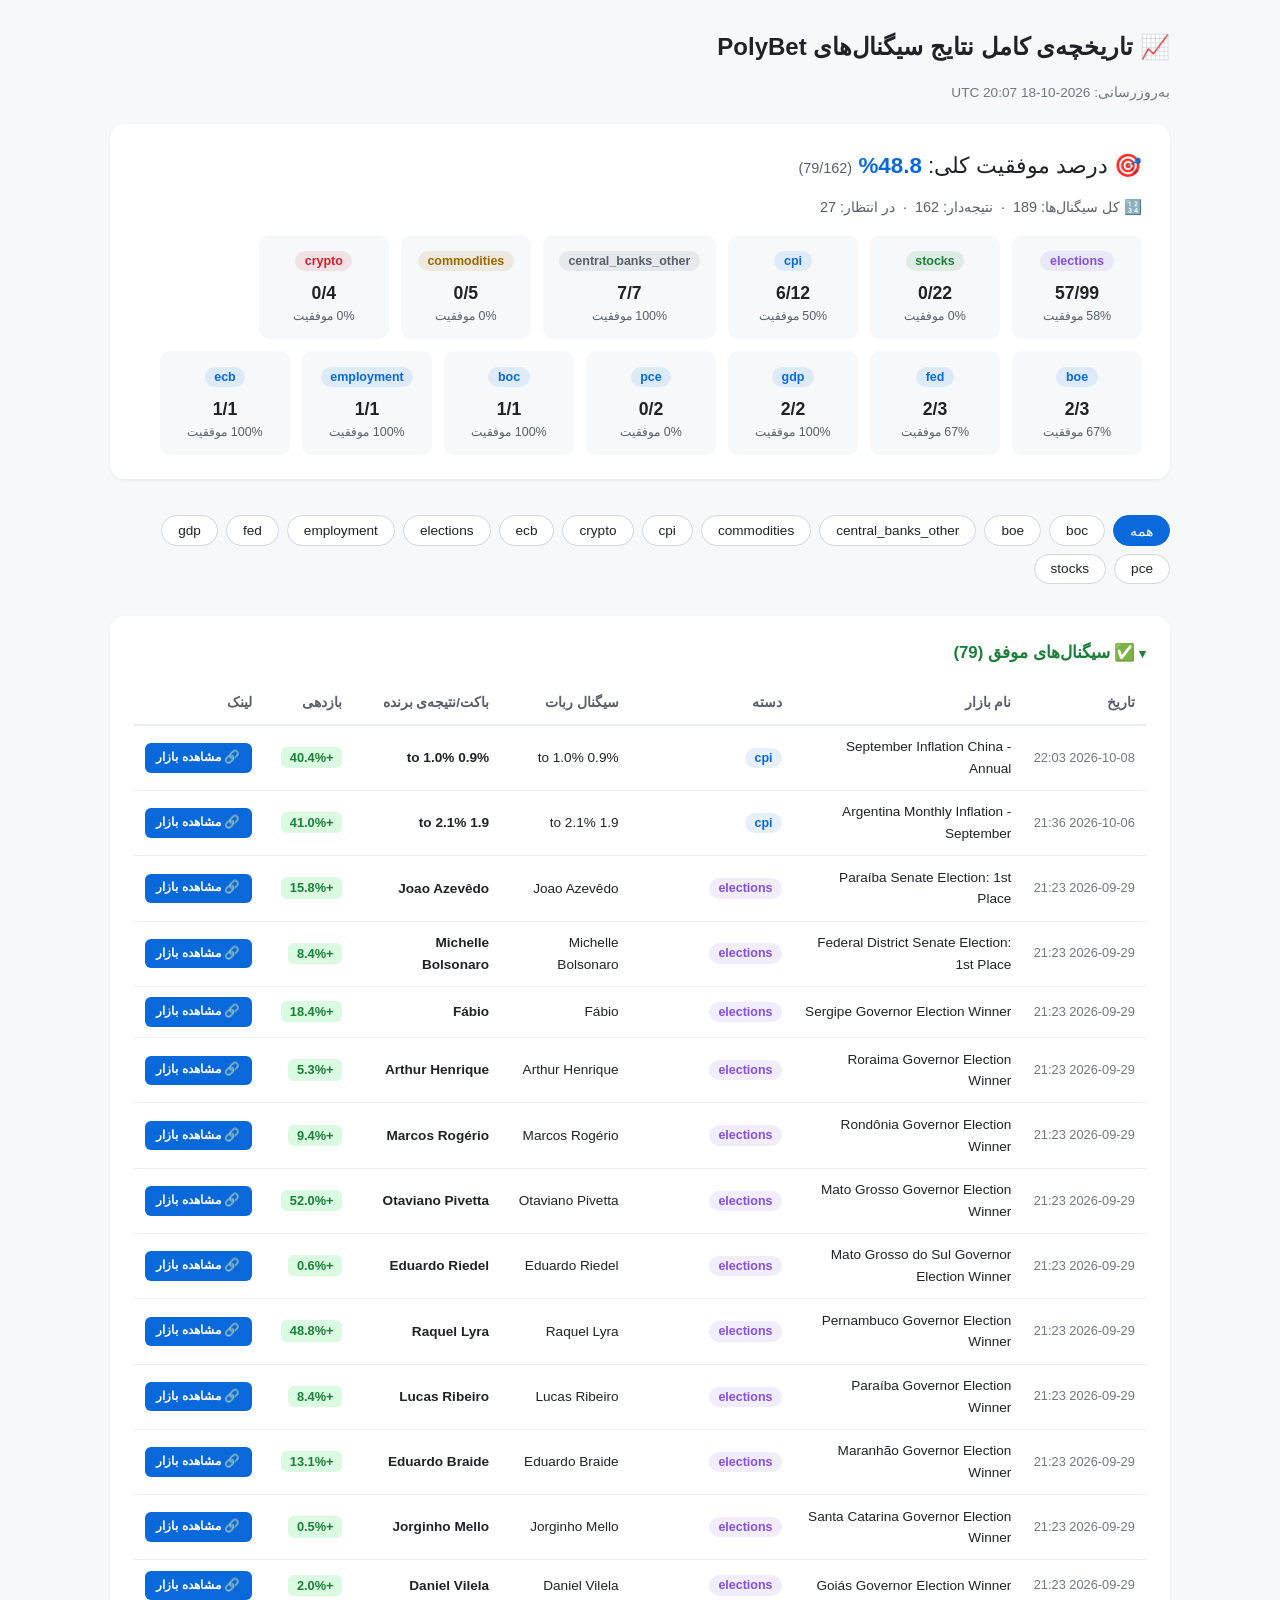
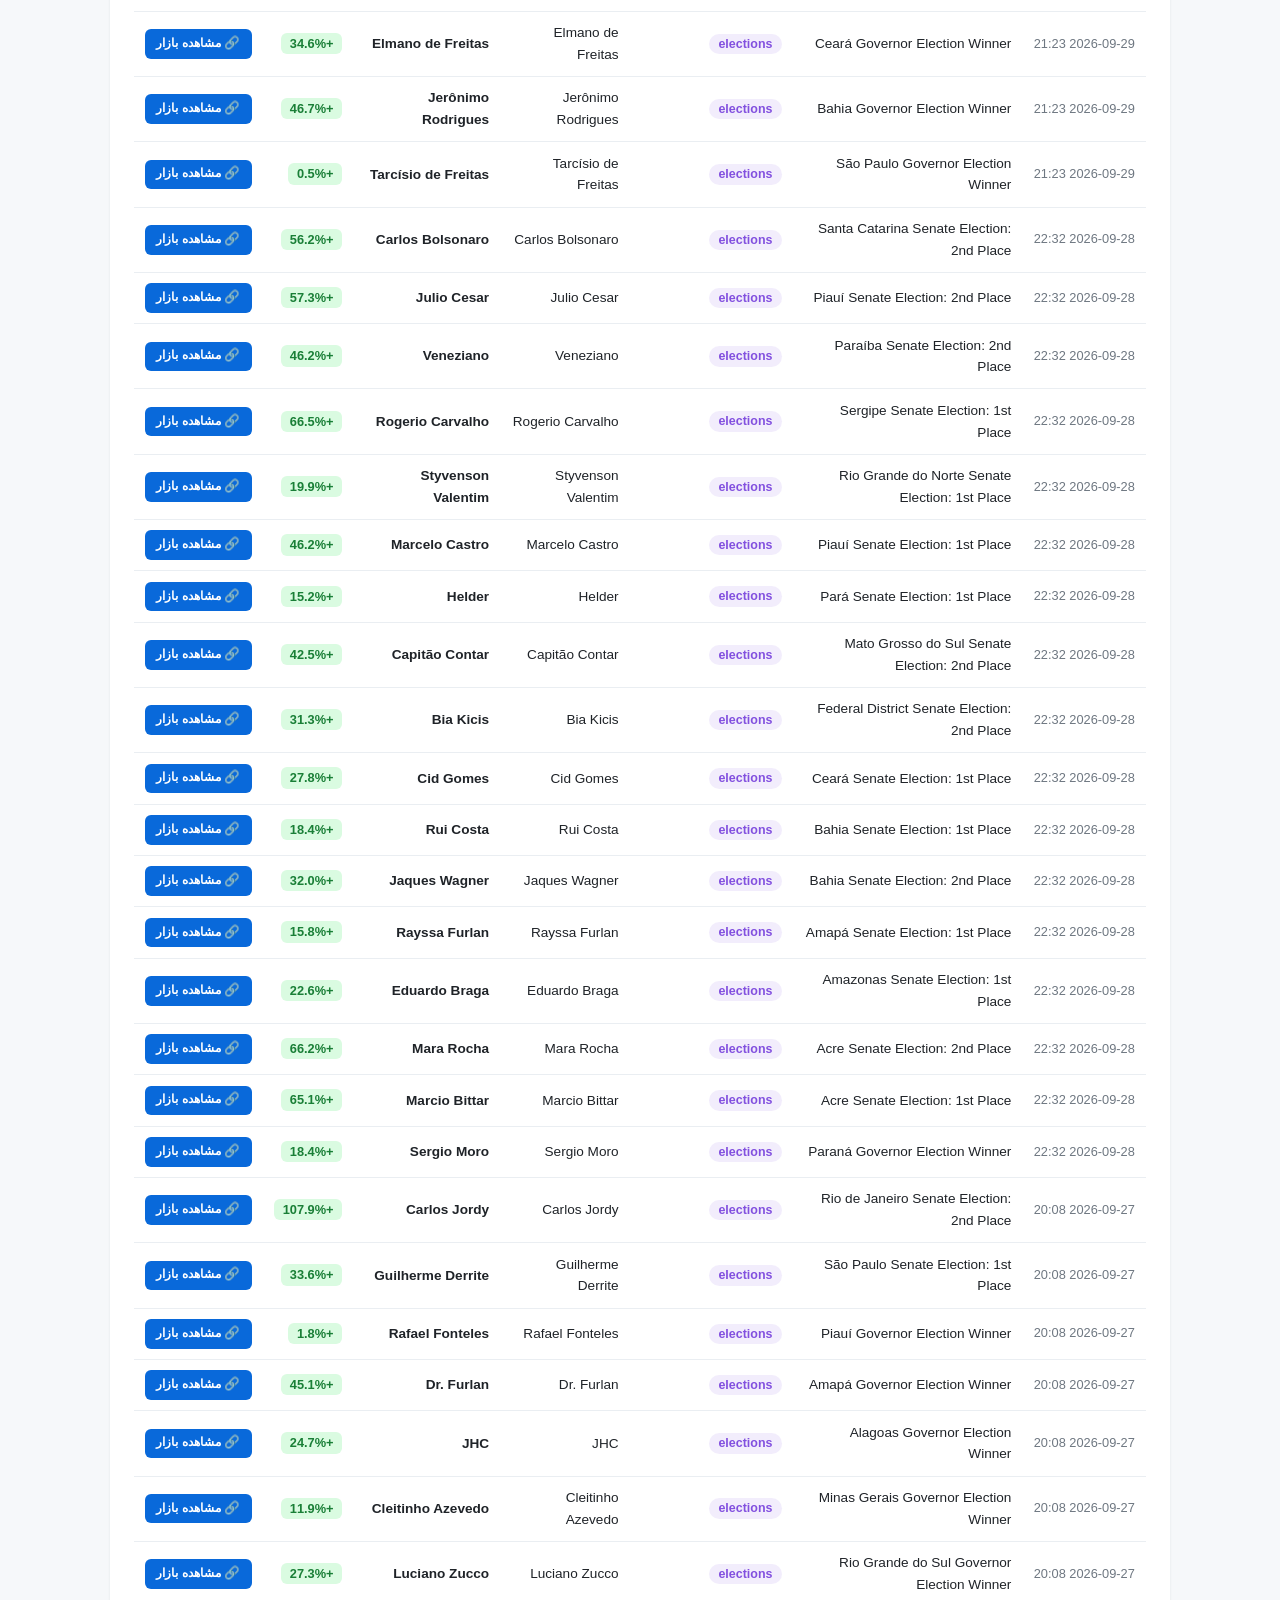
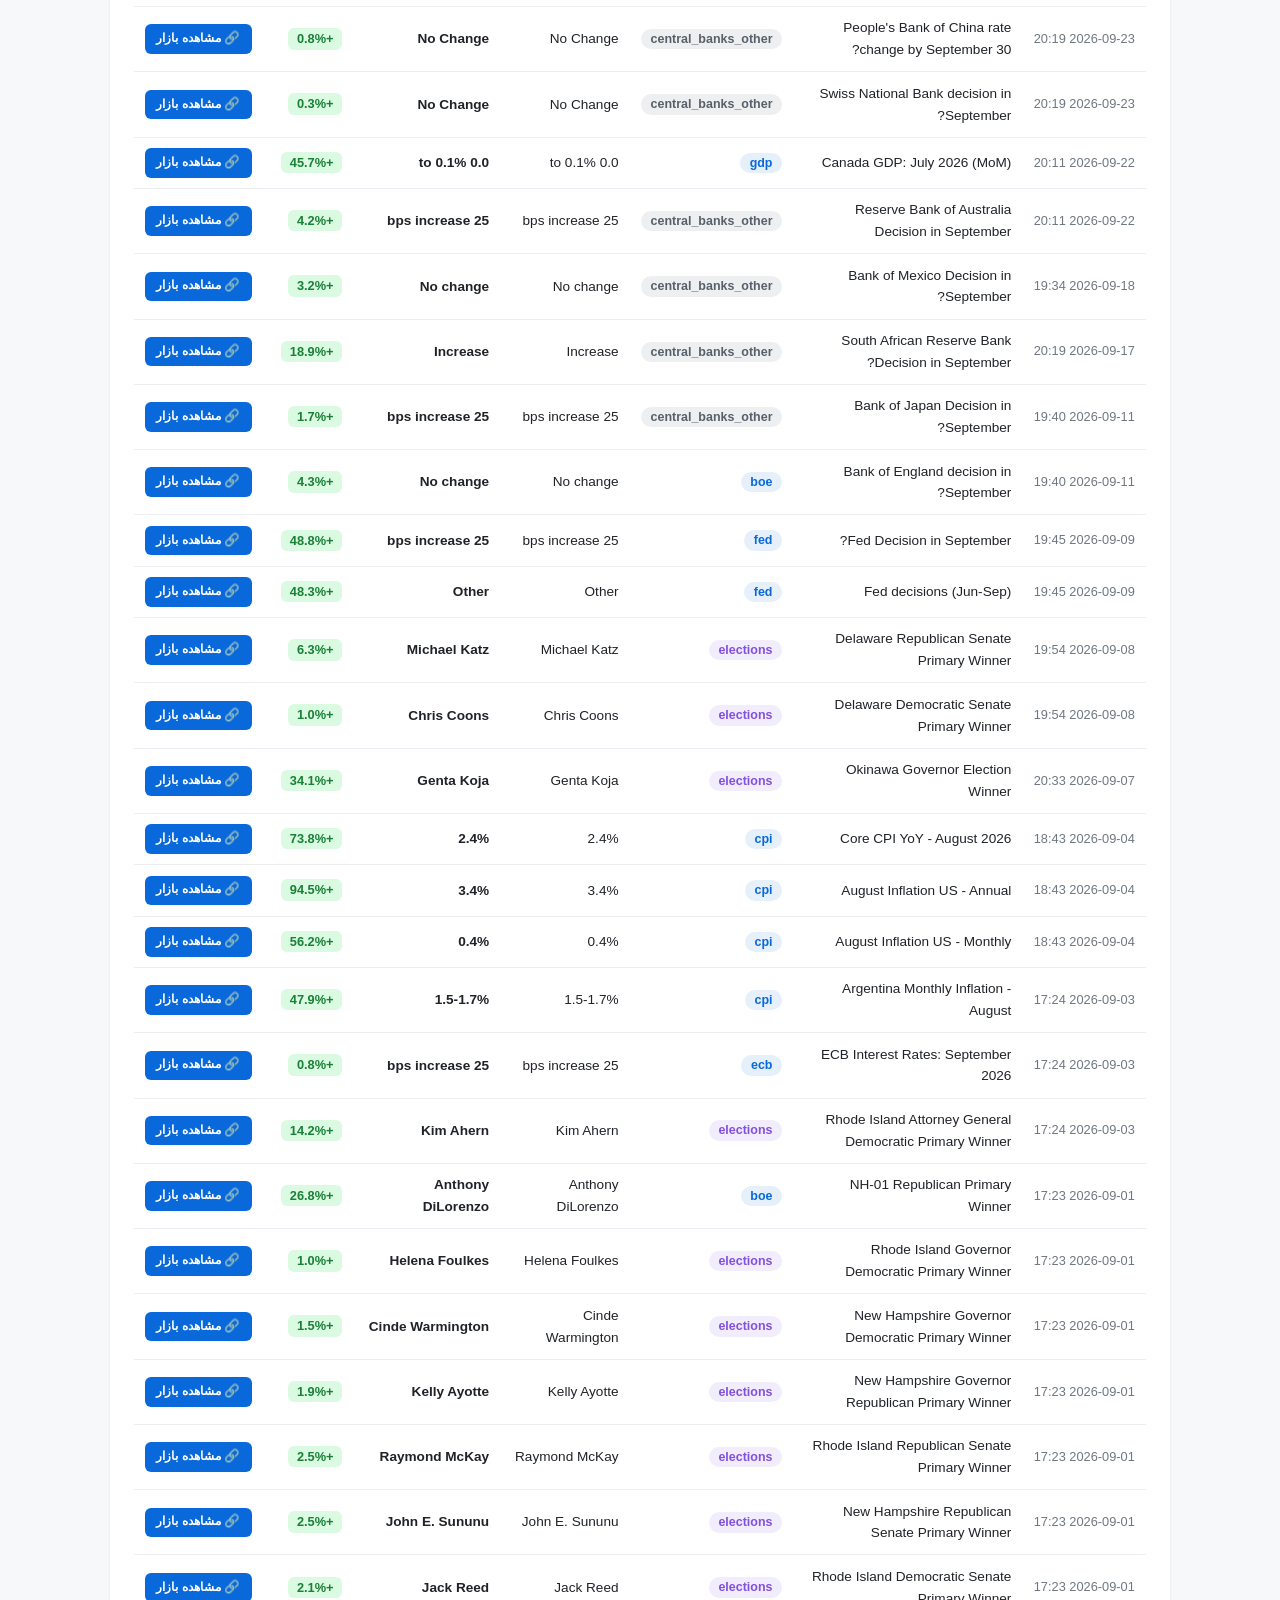
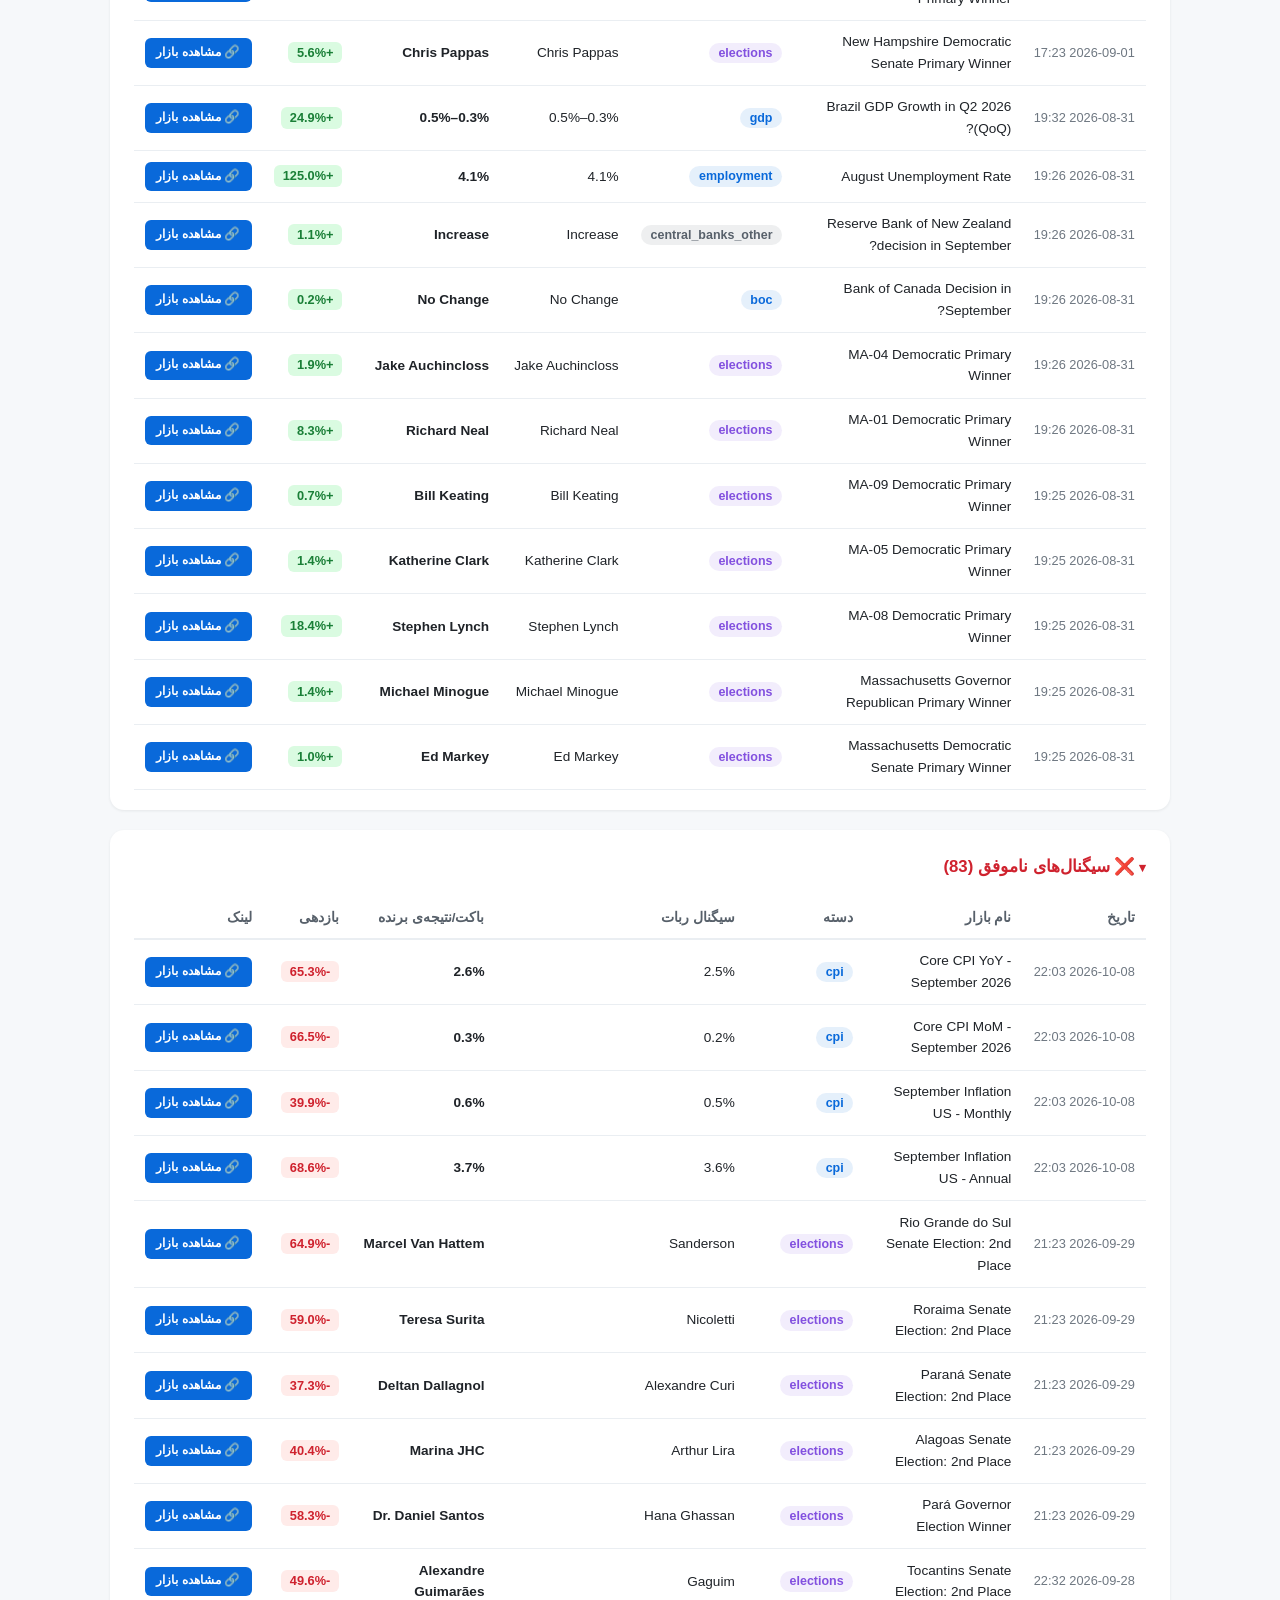
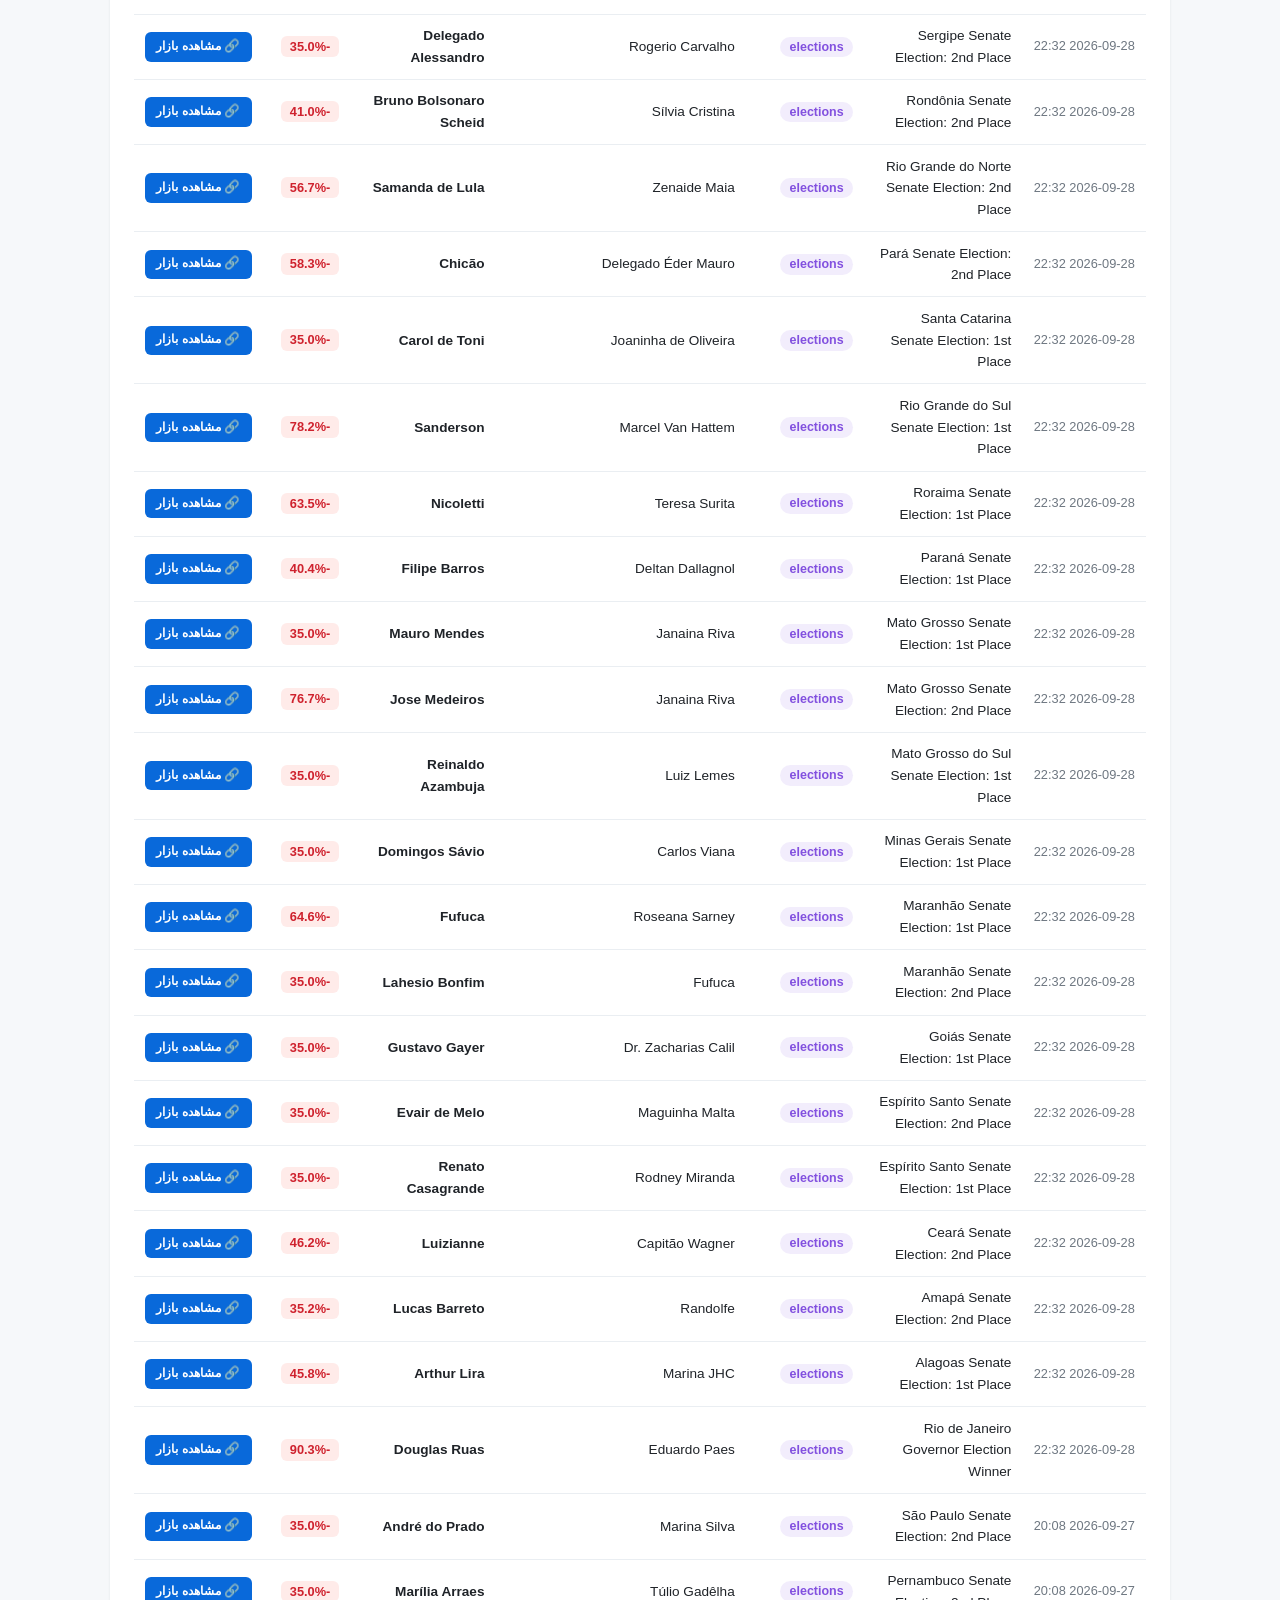
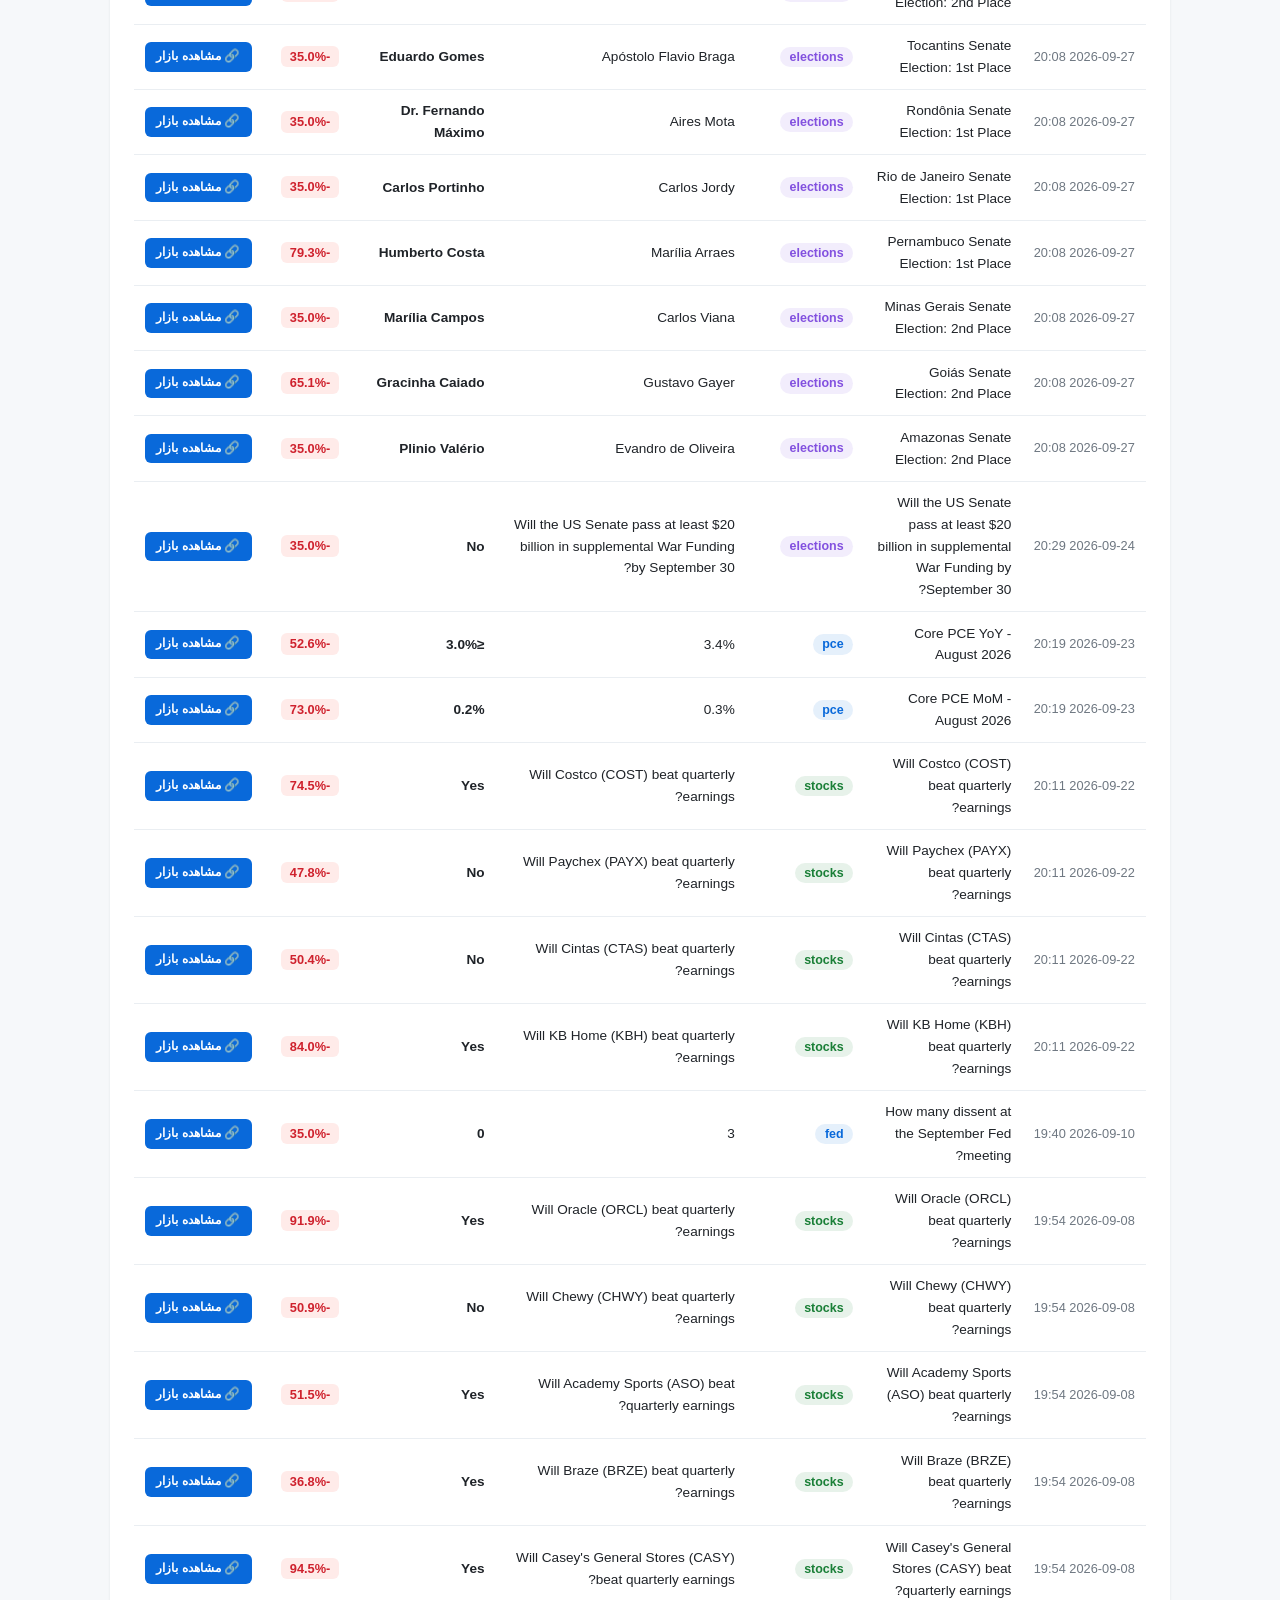
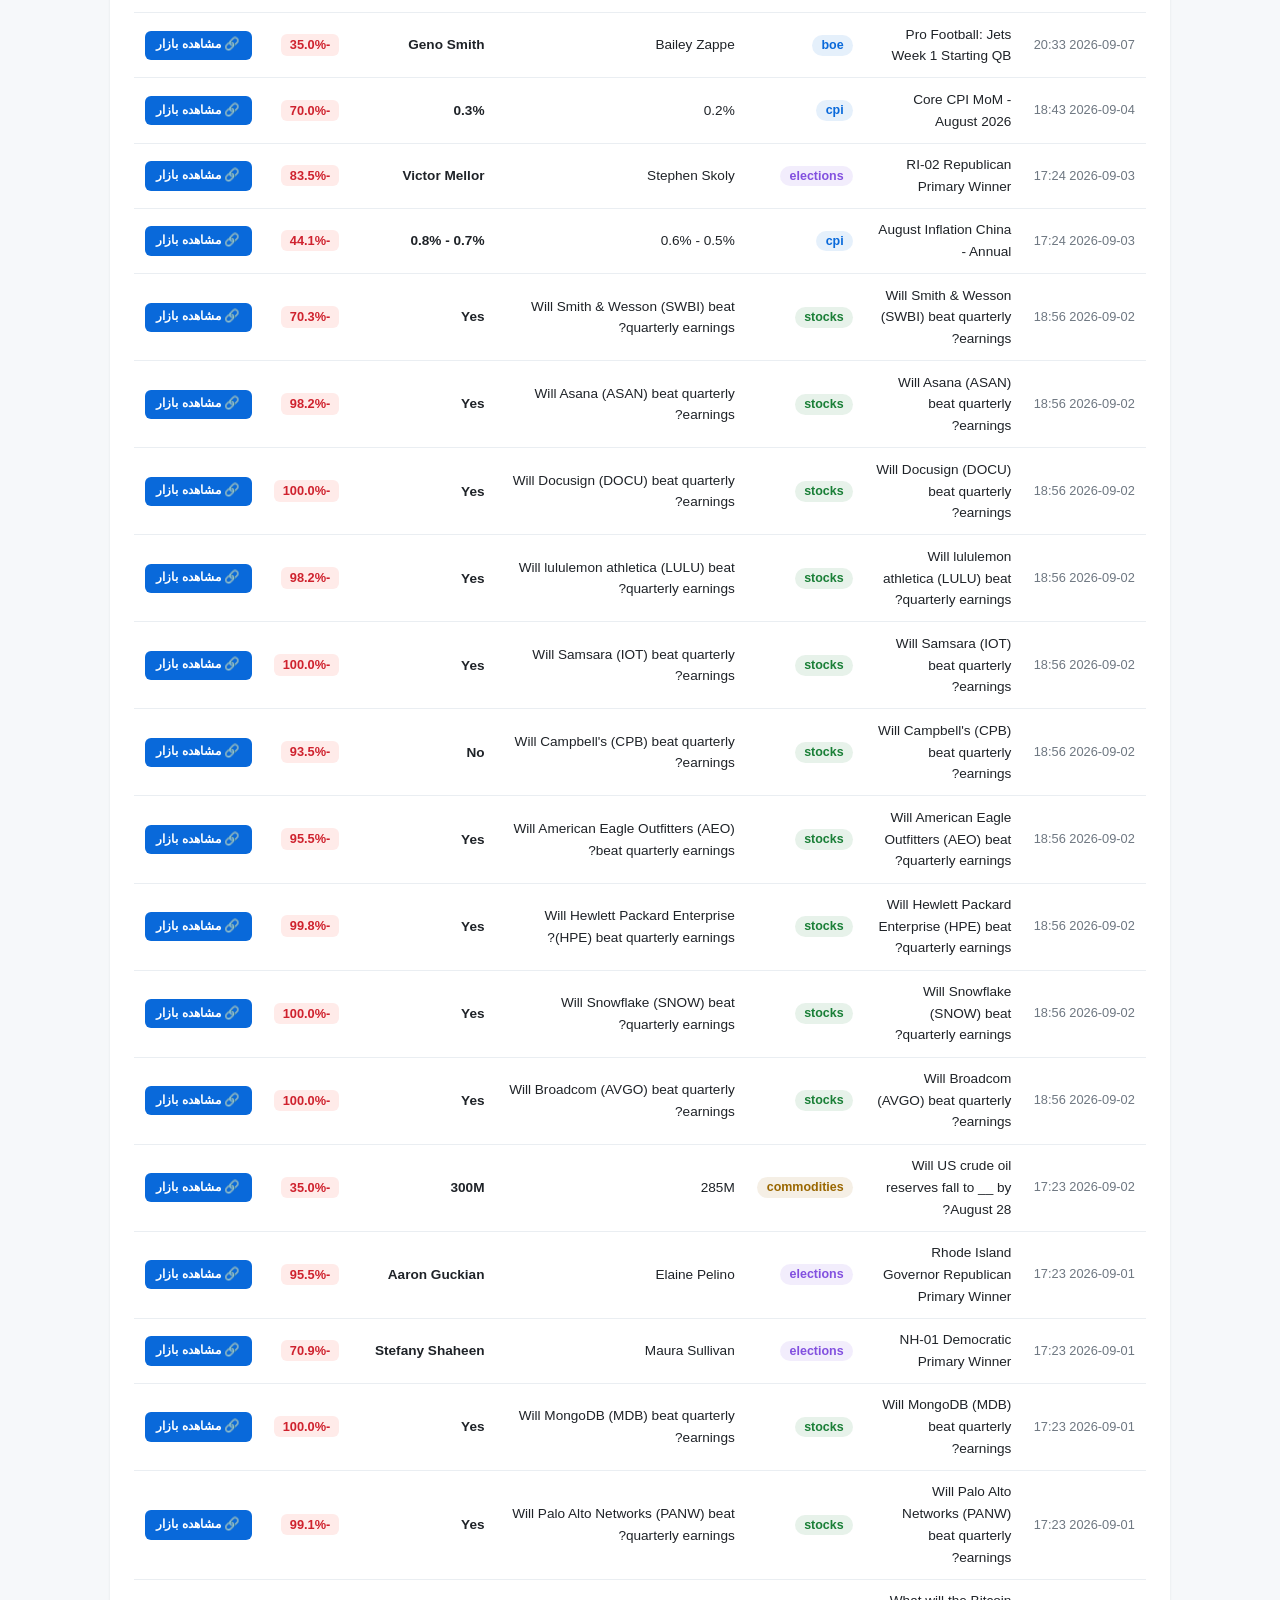
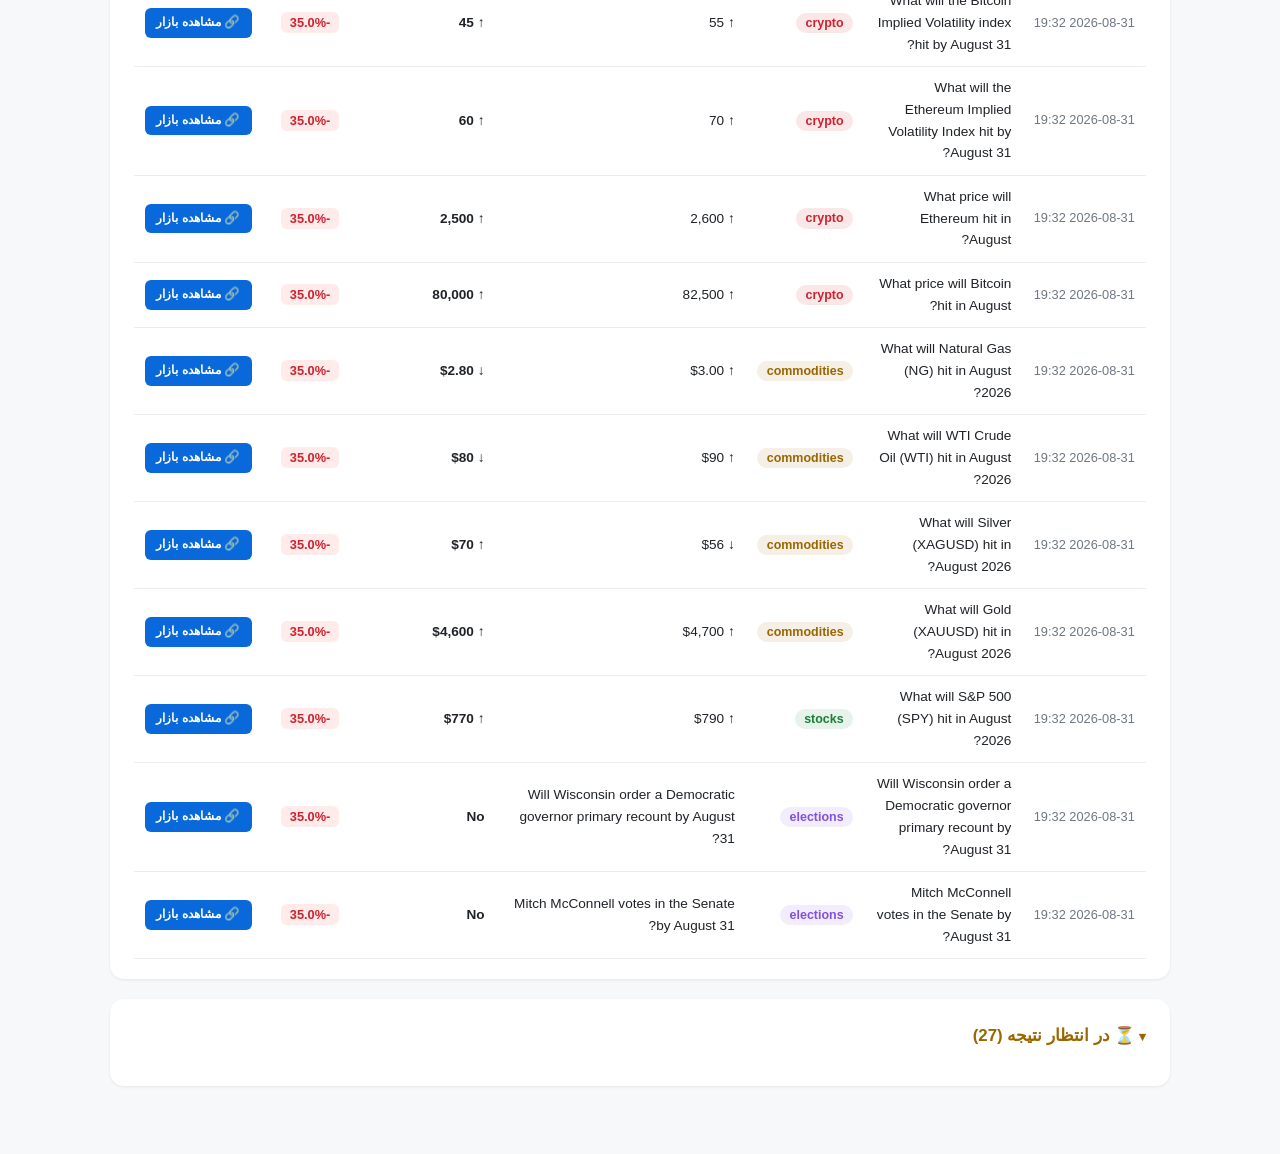
==== commit eb89e574: "Report run (): 2026-10-18 20:07 UTC" ====
--- a/docs/results.html
+++ b/docs/results.html
@@ -79,23 +79,41 @@
 </head>
 <body>
 <h1>📈 تاریخچه‌ی کامل نتایج سیگنال‌های PolyBet</h1>
-<p class="generated-at">به‌روزرسانی: 2026-10-11 21:30 UTC</p>
+<p class="generated-at">به‌روزرسانی: 2026-10-18 20:07 UTC</p>
 
 <div class="summary-box">
-  <div class="big-stat">🎯 درصد موفقیت کلی: <strong>49.7%</strong> <span style="color:#57606a;font-size:0.9rem">(77/155)</span></div>
-  <div class="sub-stats">🔢 کل سیگنال‌ها: 176 &nbsp;·&nbsp; نتیجه‌دار: 155 &nbsp;·&nbsp; در انتظار: 21</div>
-  <div class="cat-stat-grid"><div class="cat-stat-card"><span class="cat-badge" style="background:#8250df1a;color:#8250df">elections</span><div class="cat-stat-num">57/98</div><div class="cat-stat-rate">58% موفقیت</div></div><div class="cat-stat-card"><span class="cat-badge" style="background:#1a7f371a;color:#1a7f37">stocks</span><div class="cat-stat-num">0/22</div><div class="cat-stat-rate">0% موفقیت</div></div><div class="cat-stat-card"><span class="cat-badge" style="background:#57606a1a;color:#57606a">central_banks_other</span><div class="cat-stat-num">7/7</div><div class="cat-stat-rate">100% موفقیت</div></div><div class="cat-stat-card"><span class="cat-badge" style="background:#0969da1a;color:#0969da">cpi</span><div class="cat-stat-num">4/6</div><div class="cat-stat-rate">67% موفقیت</div></div><div class="cat-stat-card"><span class="cat-badge" style="background:#9a67001a;color:#9a6700">commodities</span><div class="cat-stat-num">0/5</div><div class="cat-stat-rate">0% موفقیت</div></div><div class="cat-stat-card"><span class="cat-badge" style="background:#cf222e1a;color:#cf222e">crypto</span><div class="cat-stat-num">0/4</div><div class="cat-stat-rate">0% موفقیت</div></div><div class="cat-stat-card"><span class="cat-badge" style="background:#0969da1a;color:#0969da">boe</span><div class="cat-stat-num">2/3</div><div class="cat-stat-rate">67% موفقیت</div></div><div class="cat-stat-card"><span class="cat-badge" style="background:#0969da1a;color:#0969da">fed</span><div class="cat-stat-num">2/3</div><div class="cat-stat-rate">67% موفقیت</div></div><div class="cat-stat-card"><span class="cat-badge" style="background:#0969da1a;color:#0969da">gdp</span><div class="cat-stat-num">2/2</div><div class="cat-stat-rate">100% موفقیت</div></div><div class="cat-stat-card"><span class="cat-badge" style="background:#0969da1a;color:#0969da">pce</span><div class="cat-stat-num">0/2</div><div class="cat-stat-rate">0% موفقیت</div></div><div class="cat-stat-card"><span class="cat-badge" style="background:#0969da1a;color:#0969da">boc</span><div class="cat-stat-num">1/1</div><div class="cat-stat-rate">100% موفقیت</div></div><div class="cat-stat-card"><span class="cat-badge" style="background:#0969da1a;color:#0969da">employment</span><div class="cat-stat-num">1/1</div><div class="cat-stat-rate">100% موفقیت</div></div><div class="cat-stat-card"><span class="cat-badge" style="background:#0969da1a;color:#0969da">ecb</span><div class="cat-stat-num">1/1</div><div class="cat-stat-rate">100% موفقیت</div></div></div>
+  <div class="big-stat">🎯 درصد موفقیت کلی: <strong>48.8%</strong> <span style="color:#57606a;font-size:0.9rem">(79/162)</span></div>
+  <div class="sub-stats">🔢 کل سیگنال‌ها: 189 &nbsp;·&nbsp; نتیجه‌دار: 162 &nbsp;·&nbsp; در انتظار: 27</div>
+  <div class="cat-stat-grid"><div class="cat-stat-card"><span class="cat-badge" style="background:#8250df1a;color:#8250df">elections</span><div class="cat-stat-num">57/99</div><div class="cat-stat-rate">58% موفقیت</div></div><div class="cat-stat-card"><span class="cat-badge" style="background:#1a7f371a;color:#1a7f37">stocks</span><div class="cat-stat-num">0/22</div><div class="cat-stat-rate">0% موفقیت</div></div><div class="cat-stat-card"><span class="cat-badge" style="background:#0969da1a;color:#0969da">cpi</span><div class="cat-stat-num">6/12</div><div class="cat-stat-rate">50% موفقیت</div></div><div class="cat-stat-card"><span class="cat-badge" style="background:#57606a1a;color:#57606a">central_banks_other</span><div class="cat-stat-num">7/7</div><div class="cat-stat-rate">100% موفقیت</div></div><div class="cat-stat-card"><span class="cat-badge" style="background:#9a67001a;color:#9a6700">commodities</span><div class="cat-stat-num">0/5</div><div class="cat-stat-rate">0% موفقیت</div></div><div class="cat-stat-card"><span class="cat-badge" style="background:#cf222e1a;color:#cf222e">crypto</span><div class="cat-stat-num">0/4</div><div class="cat-stat-rate">0% موفقیت</div></div><div class="cat-stat-card"><span class="cat-badge" style="background:#0969da1a;color:#0969da">boe</span><div class="cat-stat-num">2/3</div><div class="cat-stat-rate">67% موفقیت</div></div><div class="cat-stat-card"><span class="cat-badge" style="background:#0969da1a;color:#0969da">fed</span><div class="cat-stat-num">2/3</div><div class="cat-stat-rate">67% موفقیت</div></div><div class="cat-stat-card"><span class="cat-badge" style="background:#0969da1a;color:#0969da">gdp</span><div class="cat-stat-num">2/2</div><div class="cat-stat-rate">100% موفقیت</div></div><div class="cat-stat-card"><span class="cat-badge" style="background:#0969da1a;color:#0969da">pce</span><div class="cat-stat-num">0/2</div><div class="cat-stat-rate">0% موفقیت</div></div><div class="cat-stat-card"><span class="cat-badge" style="background:#0969da1a;color:#0969da">boc</span><div class="cat-stat-num">1/1</div><div class="cat-stat-rate">100% موفقیت</div></div><div class="cat-stat-card"><span class="cat-badge" style="background:#0969da1a;color:#0969da">employment</span><div class="cat-stat-num">1/1</div><div class="cat-stat-rate">100% موفقیت</div></div><div class="cat-stat-card"><span class="cat-badge" style="background:#0969da1a;color:#0969da">ecb</span><div class="cat-stat-num">1/1</div><div class="cat-stat-rate">100% موفقیت</div></div></div>
 </div>
 
 <nav class="section-nav"><button type="button" class="nav-btn active" data-target="all" onclick="filterCategory(this)">همه</button><button type="button" class="nav-btn" data-target="boc" onclick="filterCategory(this)">boc</button><button type="button" class="nav-btn" data-target="boe" onclick="filterCategory(this)">boe</button><button type="button" class="nav-btn" data-target="central_banks_other" onclick="filterCategory(this)">central_banks_other</button><button type="button" class="nav-btn" data-target="commodities" onclick="filterCategory(this)">commodities</button><button type="button" class="nav-btn" data-target="cpi" onclick="filterCategory(this)">cpi</button><button type="button" class="nav-btn" data-target="crypto" onclick="filterCategory(this)">crypto</button><button type="button" class="nav-btn" data-target="ecb" onclick="filterCategory(this)">ecb</button><button type="button" class="nav-btn" data-target="elections" onclick="filterCategory(this)">elections</button><button type="button" class="nav-btn" data-target="employment" onclick="filterCategory(this)">employment</button><button type="button" class="nav-btn" data-target="fed" onclick="filterCategory(this)">fed</button><button type="button" class="nav-btn" data-target="gdp" onclick="filterCategory(this)">gdp</button><button type="button" class="nav-btn" data-target="pce" onclick="filterCategory(this)">pce</button><button type="button" class="nav-btn" data-target="stocks" onclick="filterCategory(this)">stocks</button></nav>
 
 <section>
 <details open>
-<summary class="section-title success">✅ سیگنال‌های موفق (77)</summary>
+<summary class="section-title success">✅ سیگنال‌های موفق (79)</summary>
 <div class="table-wrap">
 <table>
 <thead><tr><th>تاریخ</th><th>نام بازار</th><th>دسته</th><th>سیگنال ربات</th><th>باکت/نتیجه‌ی برنده</th><th>بازدهی</th><th>لینک</th></tr></thead>
-<tbody><tr data-category="elections">
+<tbody><tr data-category="cpi">
+<td class="col-date">2026-10-08 22:03</td>
+<td class="col-title">September Inflation China - Annual</td>
+<td><span class="cat-badge" style="background:#0969da1a;color:#0969da">cpi</span></td>
+<td>0.9% to 1.0%</td>
+<td><strong>0.9% to 1.0%</strong></td>
+<td><span class="ret-pill ret-positive">+40.4%</span></td>
+<td><a class="row-link" href="https://polymarket.com/event/september-inflation-china-annual" target="_blank" rel="noopener">🔗 مشاهده بازار</a></td>
+</tr>
+<tr data-category="cpi">
+<td class="col-date">2026-10-06 21:36</td>
+<td class="col-title">Argentina Monthly Inflation - September</td>
+<td><span class="cat-badge" style="background:#0969da1a;color:#0969da">cpi</span></td>
+<td>1.9 to 2.1%</td>
+<td><strong>1.9 to 2.1%</strong></td>
+<td><span class="ret-pill ret-positive">+41.0%</span></td>
+<td><a class="row-link" href="https://polymarket.com/event/argentina-monthly-inflation-september-2026" target="_blank" rel="noopener">🔗 مشاهده بازار</a></td>
+</tr>
+<tr data-category="elections">
 <td class="col-date">2026-09-29 21:23</td>
 <td class="col-title">Paraíba Senate Election: 1st Place</td>
 <td><span class="cat-badge" style="background:#8250df1a;color:#8250df">elections</span></td>
@@ -795,11 +813,47 @@
 
 <section>
 <details open>
-<summary class="section-title failure">❌ سیگنال‌های ناموفق (78)</summary>
+<summary class="section-title failure">❌ سیگنال‌های ناموفق (83)</summary>
 <div class="table-wrap">
 <table>
 <thead><tr><th>تاریخ</th><th>نام بازار</th><th>دسته</th><th>سیگنال ربات</th><th>باکت/نتیجه‌ی برنده</th><th>بازدهی</th><th>لینک</th></tr></thead>
-<tbody><tr data-category="elections">
+<tbody><tr data-category="cpi">
+<td class="col-date">2026-10-08 22:03</td>
+<td class="col-title">Core CPI YoY - September 2026</td>
+<td><span class="cat-badge" style="background:#0969da1a;color:#0969da">cpi</span></td>
+<td>2.5%</td>
+<td><strong>2.6%</strong></td>
+<td><span class="ret-pill ret-negative">-65.3%</span></td>
+<td><a class="row-link" href="https://polymarket.com/event/core-cpi-yoy-september-2026" target="_blank" rel="noopener">🔗 مشاهده بازار</a></td>
+</tr>
+<tr data-category="cpi">
+<td class="col-date">2026-10-08 22:03</td>
+<td class="col-title">Core CPI MoM - September 2026</td>
+<td><span class="cat-badge" style="background:#0969da1a;color:#0969da">cpi</span></td>
+<td>0.2%</td>
+<td><strong>0.3%</strong></td>
+<td><span class="ret-pill ret-negative">-66.5%</span></td>
+<td><a class="row-link" href="https://polymarket.com/event/core-cpi-mom-september-2026" target="_blank" rel="noopener">🔗 مشاهده بازار</a></td>
+</tr>
+<tr data-category="cpi">
+<td class="col-date">2026-10-08 22:03</td>
+<td class="col-title">September Inflation US - Monthly</td>
+<td><span class="cat-badge" style="background:#0969da1a;color:#0969da">cpi</span></td>
+<td>0.5%</td>
+<td><strong>0.6%</strong></td>
+<td><span class="ret-pill ret-negative">-39.9%</span></td>
+<td><a class="row-link" href="https://polymarket.com/event/september-inflation-us-monthly" target="_blank" rel="noopener">🔗 مشاهده بازار</a></td>
+</tr>
+<tr data-category="cpi">
+<td class="col-date">2026-10-08 22:03</td>
+<td class="col-title">September Inflation US - Annual</td>
+<td><span class="cat-badge" style="background:#0969da1a;color:#0969da">cpi</span></td>
+<td>3.6%</td>
+<td><strong>3.7%</strong></td>
+<td><span class="ret-pill ret-negative">-68.6%</span></td>
+<td><a class="row-link" href="https://polymarket.com/event/september-inflation-us-annual" target="_blank" rel="noopener">🔗 مشاهده بازار</a></td>
+</tr>
+<tr data-category="elections">
 <td class="col-date">2026-09-29 21:23</td>
 <td class="col-title">Rio Grande do Sul Senate Election: 2nd Place</td>
 <td><span class="cat-badge" style="background:#8250df1a;color:#8250df">elections</span></td>
@@ -1032,6 +1086,15 @@
 <td><strong>Arthur Lira</strong></td>
 <td><span class="ret-pill ret-negative">-45.8%</span></td>
 <td><a class="row-link" href="https://polymarket.com/event/alagoas-senate-election-1st-place" target="_blank" rel="noopener">🔗 مشاهده بازار</a></td>
+</tr>
+<tr data-category="elections">
+<td class="col-date">2026-09-28 22:32</td>
+<td class="col-title">Rio de Janeiro Governor Election Winner</td>
+<td><span class="cat-badge" style="background:#8250df1a;color:#8250df">elections</span></td>
+<td>Eduardo Paes</td>
+<td><strong>Douglas Ruas</strong></td>
+<td><span class="ret-pill ret-negative">-90.3%</span></td>
+<td><a class="row-link" href="https://polymarket.com/event/rio-de-janeiro-governor-election-winner-20260608202949176" target="_blank" rel="noopener">🔗 مشاهده بازار</a></td>
 </tr>
 <tr data-category="elections">
 <td class="col-date">2026-09-27 20:08</td>
@@ -1508,63 +1571,126 @@
 
 <section>
 <details>
-<summary class="section-title pending">⏳ در انتظار نتیجه (21)</summary>
+<summary class="section-title pending">⏳ در انتظار نتیجه (27)</summary>
 <div class="table-wrap">
 <table>
 <thead><tr><th>تاریخ</th><th>نام بازار</th><th>دسته</th><th>سیگنال ربات</th><th>باکت/نتیجه‌ی برنده</th><th>بازدهی</th><th>لینک</th></tr></thead>
-<tbody><tr data-category="cpi">
-<td class="col-date">2026-10-08 22:03</td>
-<td class="col-title">Core CPI YoY - September 2026</td>
+<tbody><tr data-category="elections">
+<td class="col-date">2026-10-18 19:25</td>
+<td class="col-title">Košice Region Governor Election Winner</td>
+<td><span class="cat-badge" style="background:#8250df1a;color:#8250df">elections</span></td>
+<td>Rastislav Trnka</td>
+<td><strong>—</strong></td>
+<td><span class="ret-pill ret-neutral">—</span></td>
+<td><a class="row-link" href="https://polymarket.com/event/kosice-region-governor-election-winner" target="_blank" rel="noopener">🔗 مشاهده بازار</a></td>
+</tr>
+<tr data-category="elections">
+<td class="col-date">2026-10-18 19:25</td>
+<td class="col-title">Prešov Region Governor Election Winner</td>
+<td><span class="cat-badge" style="background:#8250df1a;color:#8250df">elections</span></td>
+<td>Milan Majerský</td>
+<td><strong>—</strong></td>
+<td><span class="ret-pill ret-neutral">—</span></td>
+<td><a class="row-link" href="https://polymarket.com/event/presov-region-governor-election-winner" target="_blank" rel="noopener">🔗 مشاهده بازار</a></td>
+</tr>
+<tr data-category="elections">
+<td class="col-date">2026-10-18 19:25</td>
+<td class="col-title">Banská Bystrica Region Governor Election Winner</td>
+<td><span class="cat-badge" style="background:#8250df1a;color:#8250df">elections</span></td>
+<td>Ondrej Lunter</td>
+<td><strong>—</strong></td>
+<td><span class="ret-pill ret-neutral">—</span></td>
+<td><a class="row-link" href="https://polymarket.com/event/banska-bystrica-region-governor-election-winner" target="_blank" rel="noopener">🔗 مشاهده بازار</a></td>
+</tr>
+<tr data-category="elections">
+<td class="col-date">2026-10-18 19:25</td>
+<td class="col-title">Žilina Region Governor Election Winner</td>
+<td><span class="cat-badge" style="background:#8250df1a;color:#8250df">elections</span></td>
+<td>Erika Jurinová</td>
+<td><strong>—</strong></td>
+<td><span class="ret-pill ret-neutral">—</span></td>
+<td><a class="row-link" href="https://polymarket.com/event/zilina-region-governor-election-winner" target="_blank" rel="noopener">🔗 مشاهده بازار</a></td>
+</tr>
+<tr data-category="elections">
+<td class="col-date">2026-10-18 19:25</td>
+<td class="col-title">Nitra Region Governor Election Winner</td>
+<td><span class="cat-badge" style="background:#8250df1a;color:#8250df">elections</span></td>
+<td>Branislav Becík</td>
+<td><strong>—</strong></td>
+<td><span class="ret-pill ret-neutral">—</span></td>
+<td><a class="row-link" href="https://polymarket.com/event/nitra-region-governor-election-winner" target="_blank" rel="noopener">🔗 مشاهده بازار</a></td>
+</tr>
+<tr data-category="elections">
+<td class="col-date">2026-10-18 19:25</td>
+<td class="col-title">Trenčín Region Governor Election Winner</td>
+<td><span class="cat-badge" style="background:#8250df1a;color:#8250df">elections</span></td>
+<td>Jaroslav Baška</td>
+<td><strong>—</strong></td>
+<td><span class="ret-pill ret-neutral">—</span></td>
+<td><a class="row-link" href="https://polymarket.com/event/trencin-region-governor-election-winner" target="_blank" rel="noopener">🔗 مشاهده بازار</a></td>
+</tr>
+<tr data-category="elections">
+<td class="col-date">2026-10-18 19:25</td>
+<td class="col-title">Trnava Region Governor Election Winner</td>
+<td><span class="cat-badge" style="background:#8250df1a;color:#8250df">elections</span></td>
+<td>Jozef Viskupič</td>
+<td><strong>—</strong></td>
+<td><span class="ret-pill ret-neutral">—</span></td>
+<td><a class="row-link" href="https://polymarket.com/event/trnava-region-governor-election-winner" target="_blank" rel="noopener">🔗 مشاهده بازار</a></td>
+</tr>
+<tr data-category="elections">
+<td class="col-date">2026-10-18 19:25</td>
+<td class="col-title">Bratislava Region Governor Election Winner</td>
+<td><span class="cat-badge" style="background:#8250df1a;color:#8250df">elections</span></td>
+<td>Juraj Droba</td>
+<td><strong>—</strong></td>
+<td><span class="ret-pill ret-neutral">—</span></td>
+<td><a class="row-link" href="https://polymarket.com/event/bratislava-region-governor-election-winner" target="_blank" rel="noopener">🔗 مشاهده بازار</a></td>
+</tr>
+<tr data-category="central_banks_other">
+<td class="col-date">2026-10-15 20:19</td>
+<td class="col-title">Bank of Korea decision in October?</td>
+<td><span class="cat-badge" style="background:#57606a1a;color:#57606a">central_banks_other</span></td>
+<td>No Change</td>
+<td><strong>—</strong></td>
+<td><span class="ret-pill ret-neutral">—</span></td>
+<td><a class="row-link" href="https://polymarket.com/event/bank-of-korea-decision-in-october" target="_blank" rel="noopener">🔗 مشاهده بازار</a></td>
+</tr>
+<tr data-category="cpi">
+<td class="col-date">2026-10-14 20:40</td>
+<td class="col-title">September Inflation UK - Annual</td>
 <td><span class="cat-badge" style="background:#0969da1a;color:#0969da">cpi</span></td>
-<td>2.5%</td>
-<td><strong>—</strong></td>
-<td><span class="ret-pill ret-neutral">—</span></td>
-<td><a class="row-link" href="https://polymarket.com/event/core-cpi-yoy-september-2026" target="_blank" rel="noopener">🔗 مشاهده بازار</a></td>
-</tr>
-<tr data-category="cpi">
-<td class="col-date">2026-10-08 22:03</td>
-<td class="col-title">Core CPI MoM - September 2026</td>
-<td><span class="cat-badge" style="background:#0969da1a;color:#0969da">cpi</span></td>
-<td>0.2%</td>
-<td><strong>—</strong></td>
-<td><span class="ret-pill ret-neutral">—</span></td>
-<td><a class="row-link" href="https://polymarket.com/event/core-cpi-mom-september-2026" target="_blank" rel="noopener">🔗 مشاهده بازار</a></td>
-</tr>
-<tr data-category="cpi">
-<td class="col-date">2026-10-08 22:03</td>
-<td class="col-title">September Inflation US - Monthly</td>
-<td><span class="cat-badge" style="background:#0969da1a;color:#0969da">cpi</span></td>
-<td>0.5%</td>
-<td><strong>—</strong></td>
-<td><span class="ret-pill ret-neutral">—</span></td>
-<td><a class="row-link" href="https://polymarket.com/event/september-inflation-us-monthly" target="_blank" rel="noopener">🔗 مشاهده بازار</a></td>
-</tr>
-<tr data-category="cpi">
-<td class="col-date">2026-10-08 22:03</td>
-<td class="col-title">September Inflation US - Annual</td>
-<td><span class="cat-badge" style="background:#0969da1a;color:#0969da">cpi</span></td>
-<td>3.6%</td>
-<td><strong>—</strong></td>
-<td><span class="ret-pill ret-neutral">—</span></td>
-<td><a class="row-link" href="https://polymarket.com/event/september-inflation-us-annual" target="_blank" rel="noopener">🔗 مشاهده بازار</a></td>
-</tr>
-<tr data-category="cpi">
-<td class="col-date">2026-10-08 22:03</td>
-<td class="col-title">September Inflation China - Annual</td>
-<td><span class="cat-badge" style="background:#0969da1a;color:#0969da">cpi</span></td>
-<td>0.9% to 1.0%</td>
-<td><strong>—</strong></td>
-<td><span class="ret-pill ret-neutral">—</span></td>
-<td><a class="row-link" href="https://polymarket.com/event/september-inflation-china-annual" target="_blank" rel="noopener">🔗 مشاهده بازار</a></td>
-</tr>
-<tr data-category="cpi">
-<td class="col-date">2026-10-06 21:36</td>
-<td class="col-title">Argentina Monthly Inflation - September</td>
-<td><span class="cat-badge" style="background:#0969da1a;color:#0969da">cpi</span></td>
-<td>1.9 to 2.1%</td>
-<td><strong>—</strong></td>
-<td><span class="ret-pill ret-neutral">—</span></td>
-<td><a class="row-link" href="https://polymarket.com/event/argentina-monthly-inflation-september-2026" target="_blank" rel="noopener">🔗 مشاهده بازار</a></td>
+<td>3.4-3.6%</td>
+<td><strong>—</strong></td>
+<td><span class="ret-pill ret-neutral">—</span></td>
+<td><a class="row-link" href="https://polymarket.com/event/inflation-uk-annual-20260916t070000000z" target="_blank" rel="noopener">🔗 مشاهده بازار</a></td>
+</tr>
+<tr data-category="gdp">
+<td class="col-date">2026-10-13 21:50</td>
+<td class="col-title">China GDP growth (Y/Y) in Q3 2026?</td>
+<td><span class="cat-badge" style="background:#0969da1a;color:#0969da">gdp</span></td>
+<td>&lt;3.4%</td>
+<td><strong>—</strong></td>
+<td><span class="ret-pill ret-neutral">—</span></td>
+<td><a class="row-link" href="https://polymarket.com/event/china-gdp-growth-yy-in-q3-2026-20260716161116873" target="_blank" rel="noopener">🔗 مشاهده بازار</a></td>
+</tr>
+<tr data-category="crypto">
+<td class="col-date">2026-10-12 23:37</td>
+<td class="col-title">Bitcoin green days week of October 12?</td>
+<td><span class="cat-badge" style="background:#cf222e1a;color:#cf222e">crypto</span></td>
+<td>3 Green Days</td>
+<td><strong>—</strong></td>
+<td><span class="ret-pill ret-neutral">—</span></td>
+<td><a class="row-link" href="https://polymarket.com/event/bitcoin-green-days-week-of-october-12-2026" target="_blank" rel="noopener">🔗 مشاهده بازار</a></td>
+</tr>
+<tr data-category="crypto">
+<td class="col-date">2026-10-12 23:37</td>
+<td class="col-title">Best performing coin: week of October 12?</td>
+<td><span class="cat-badge" style="background:#cf222e1a;color:#cf222e">crypto</span></td>
+<td>Ethereum (ETH)</td>
+<td><strong>—</strong></td>
+<td><span class="ret-pill ret-neutral">—</span></td>
+<td><a class="row-link" href="https://polymarket.com/event/best-performing-coin-week-of-october-12-2026" target="_blank" rel="noopener">🔗 مشاهده بازار</a></td>
 </tr>
 <tr data-category="elections">
 <td class="col-date">2026-10-05 23:09</td>
@@ -1610,15 +1736,6 @@
 <td><strong>—</strong></td>
 <td><span class="ret-pill ret-neutral">—</span></td>
 <td><a class="row-link" href="https://polymarket.com/event/espirito-santo-governor-election-winner-20260611183840001" target="_blank" rel="noopener">🔗 مشاهده بازار</a></td>
-</tr>
-<tr data-category="elections">
-<td class="col-date">2026-09-28 22:32</td>
-<td class="col-title">Rio de Janeiro Governor Election Winner</td>
-<td><span class="cat-badge" style="background:#8250df1a;color:#8250df">elections</span></td>
-<td>Eduardo Paes</td>
-<td><strong>—</strong></td>
-<td><span class="ret-pill ret-neutral">—</span></td>
-<td><a class="row-link" href="https://polymarket.com/event/rio-de-janeiro-governor-election-winner-20260608202949176" target="_blank" rel="noopener">🔗 مشاهده بازار</a></td>
 </tr>
 <tr data-category="elections">
 <td class="col-date">2026-09-27 20:08</td>
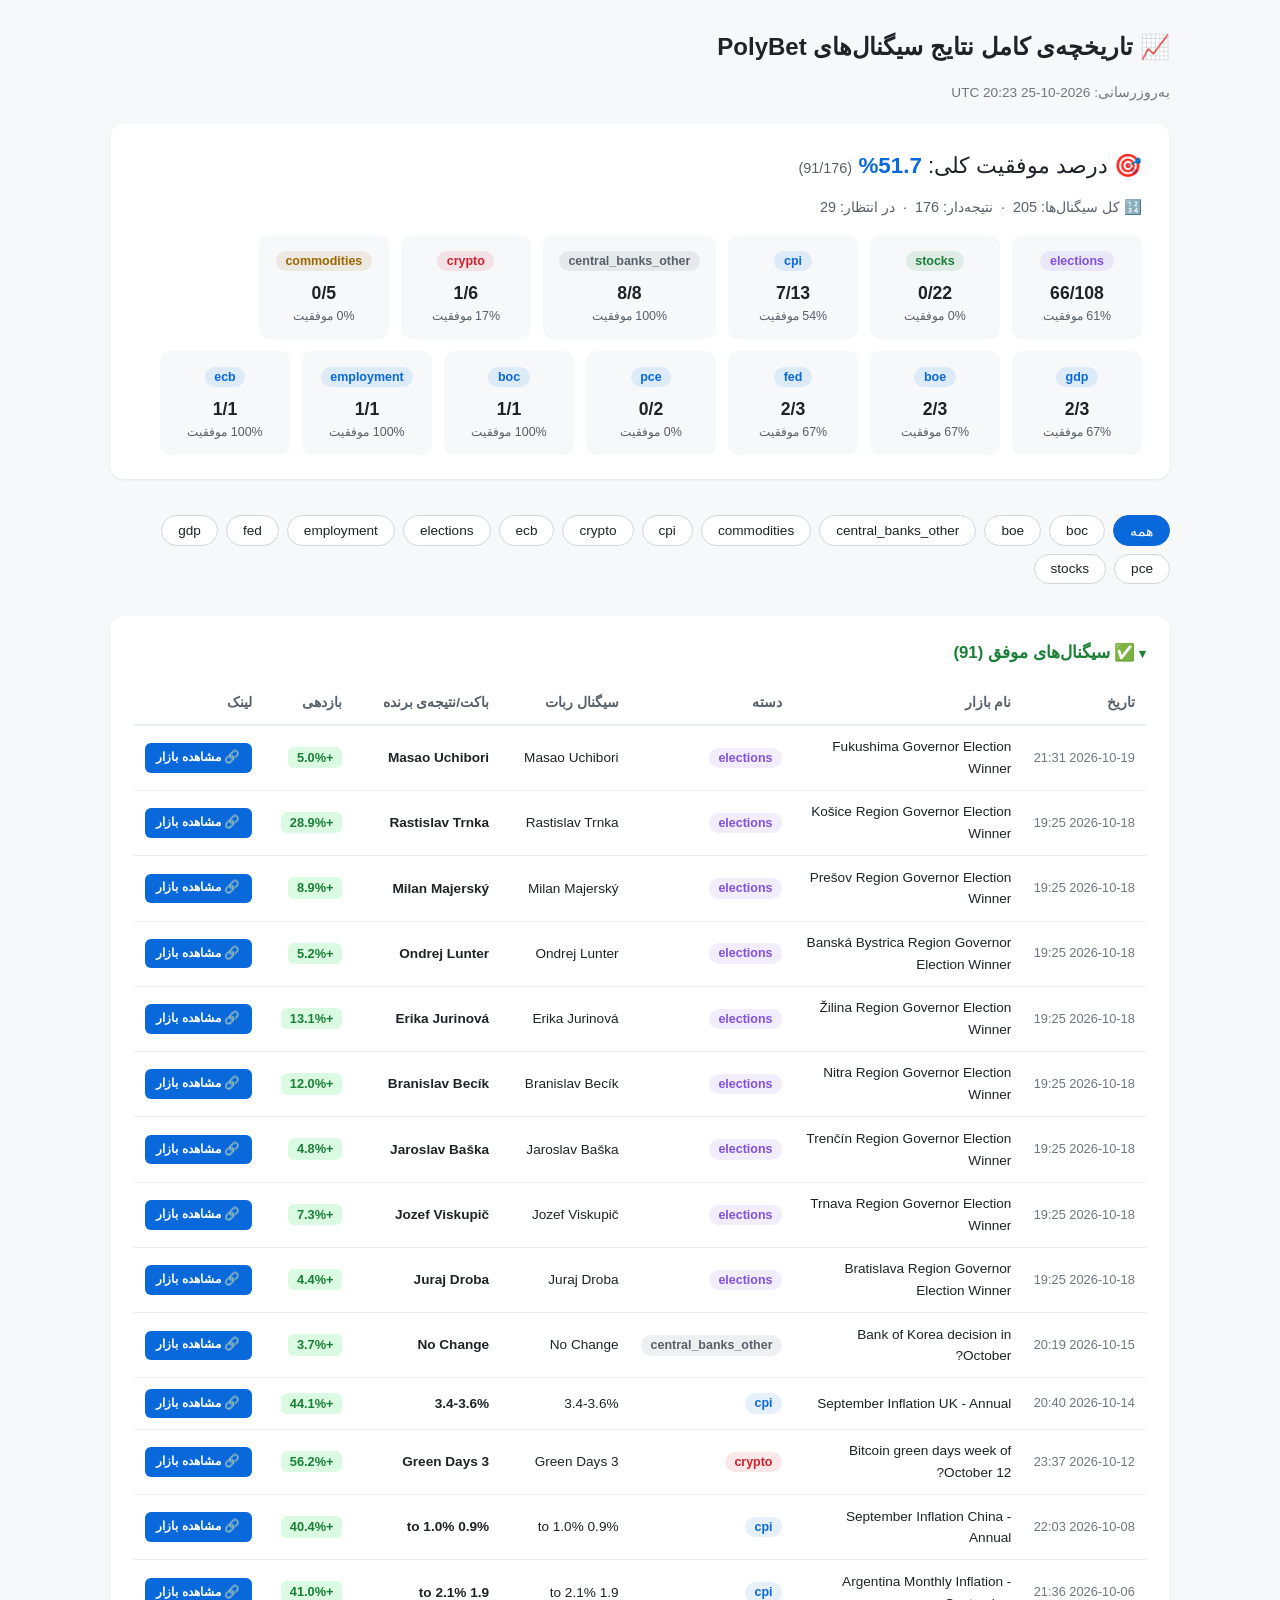
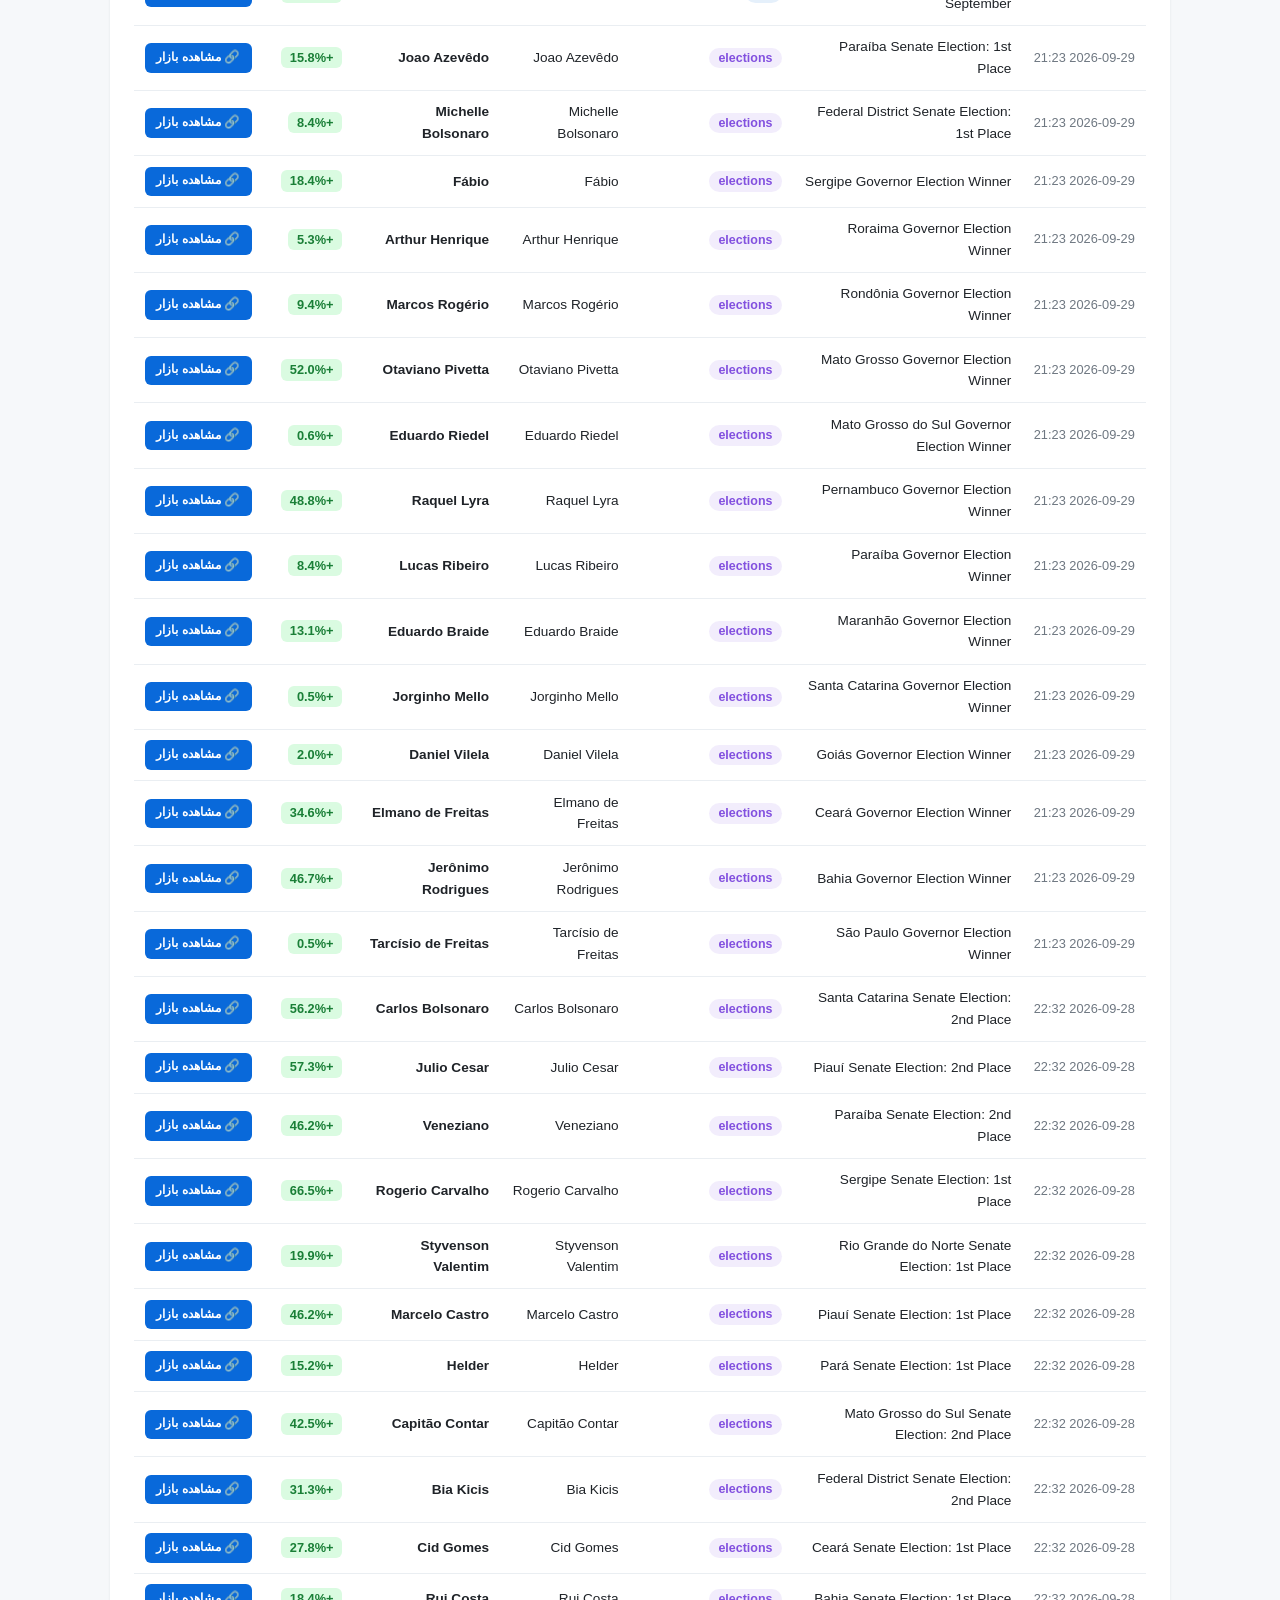
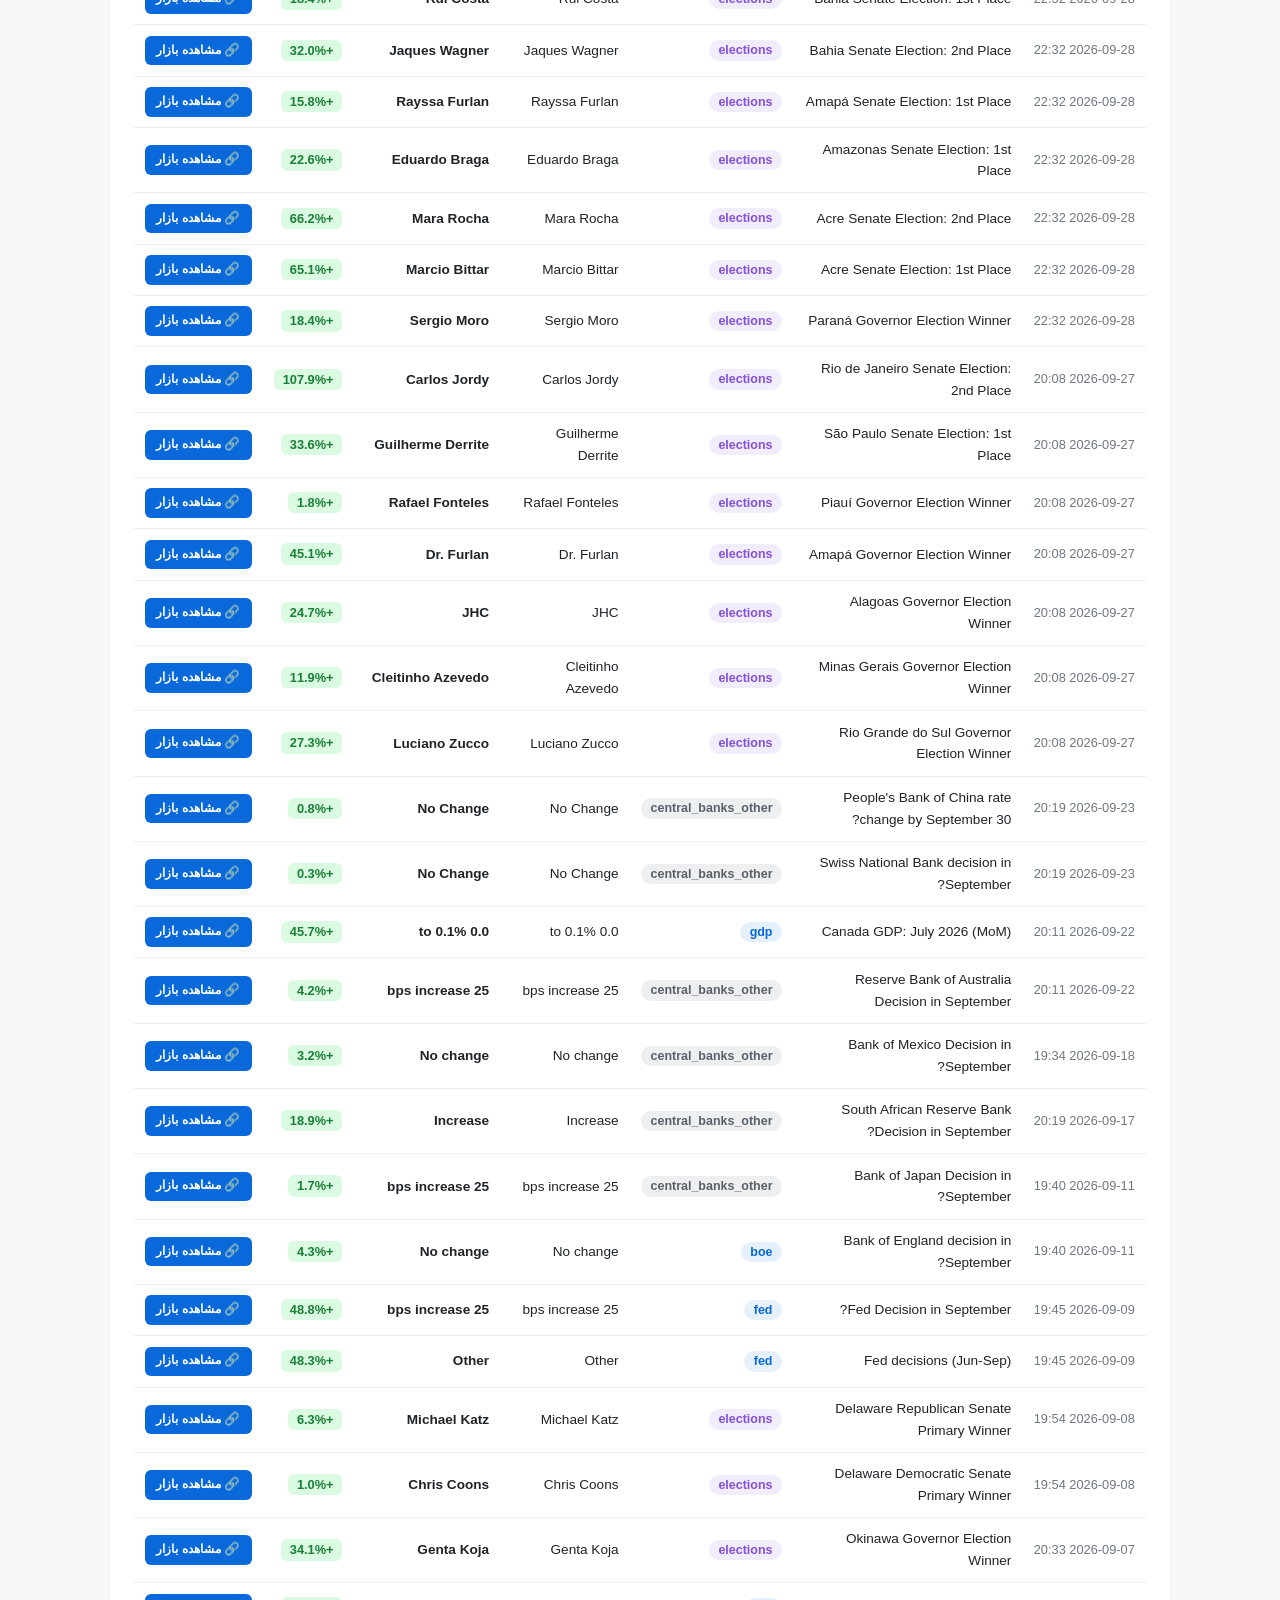
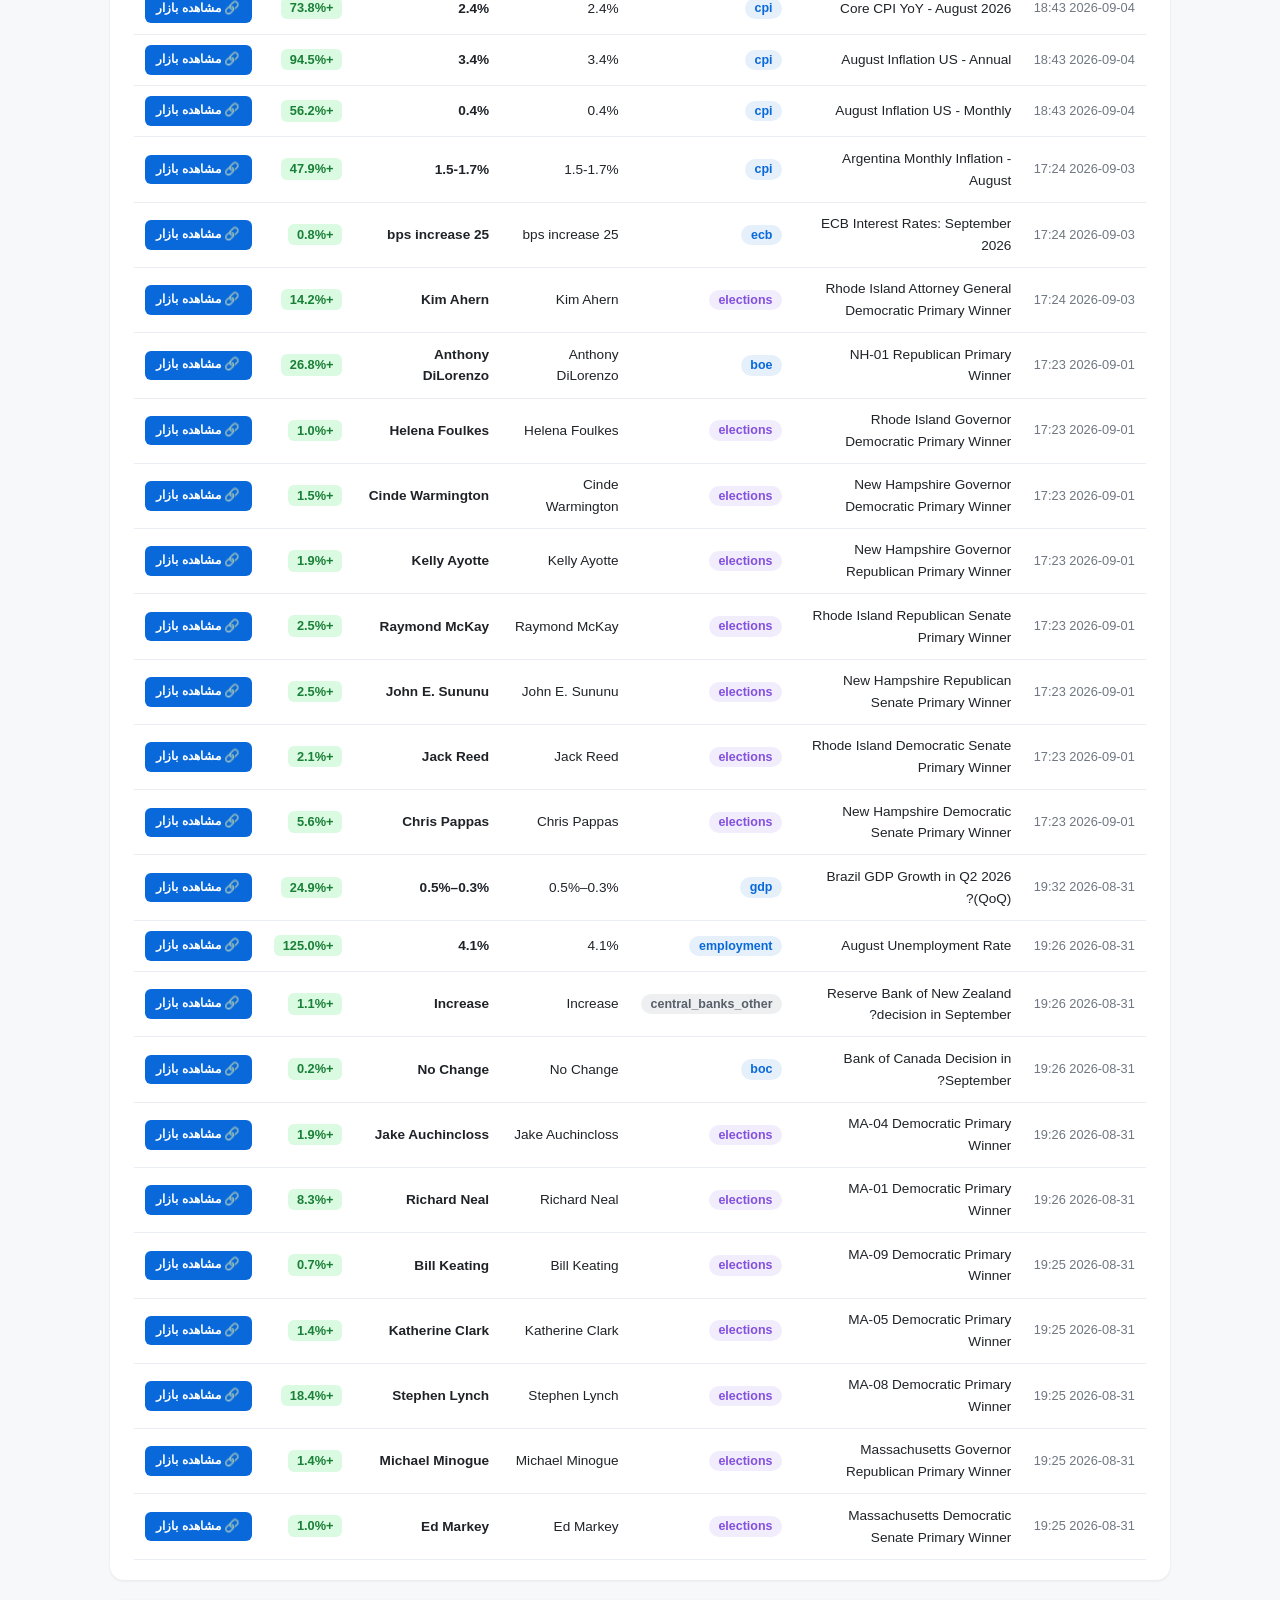
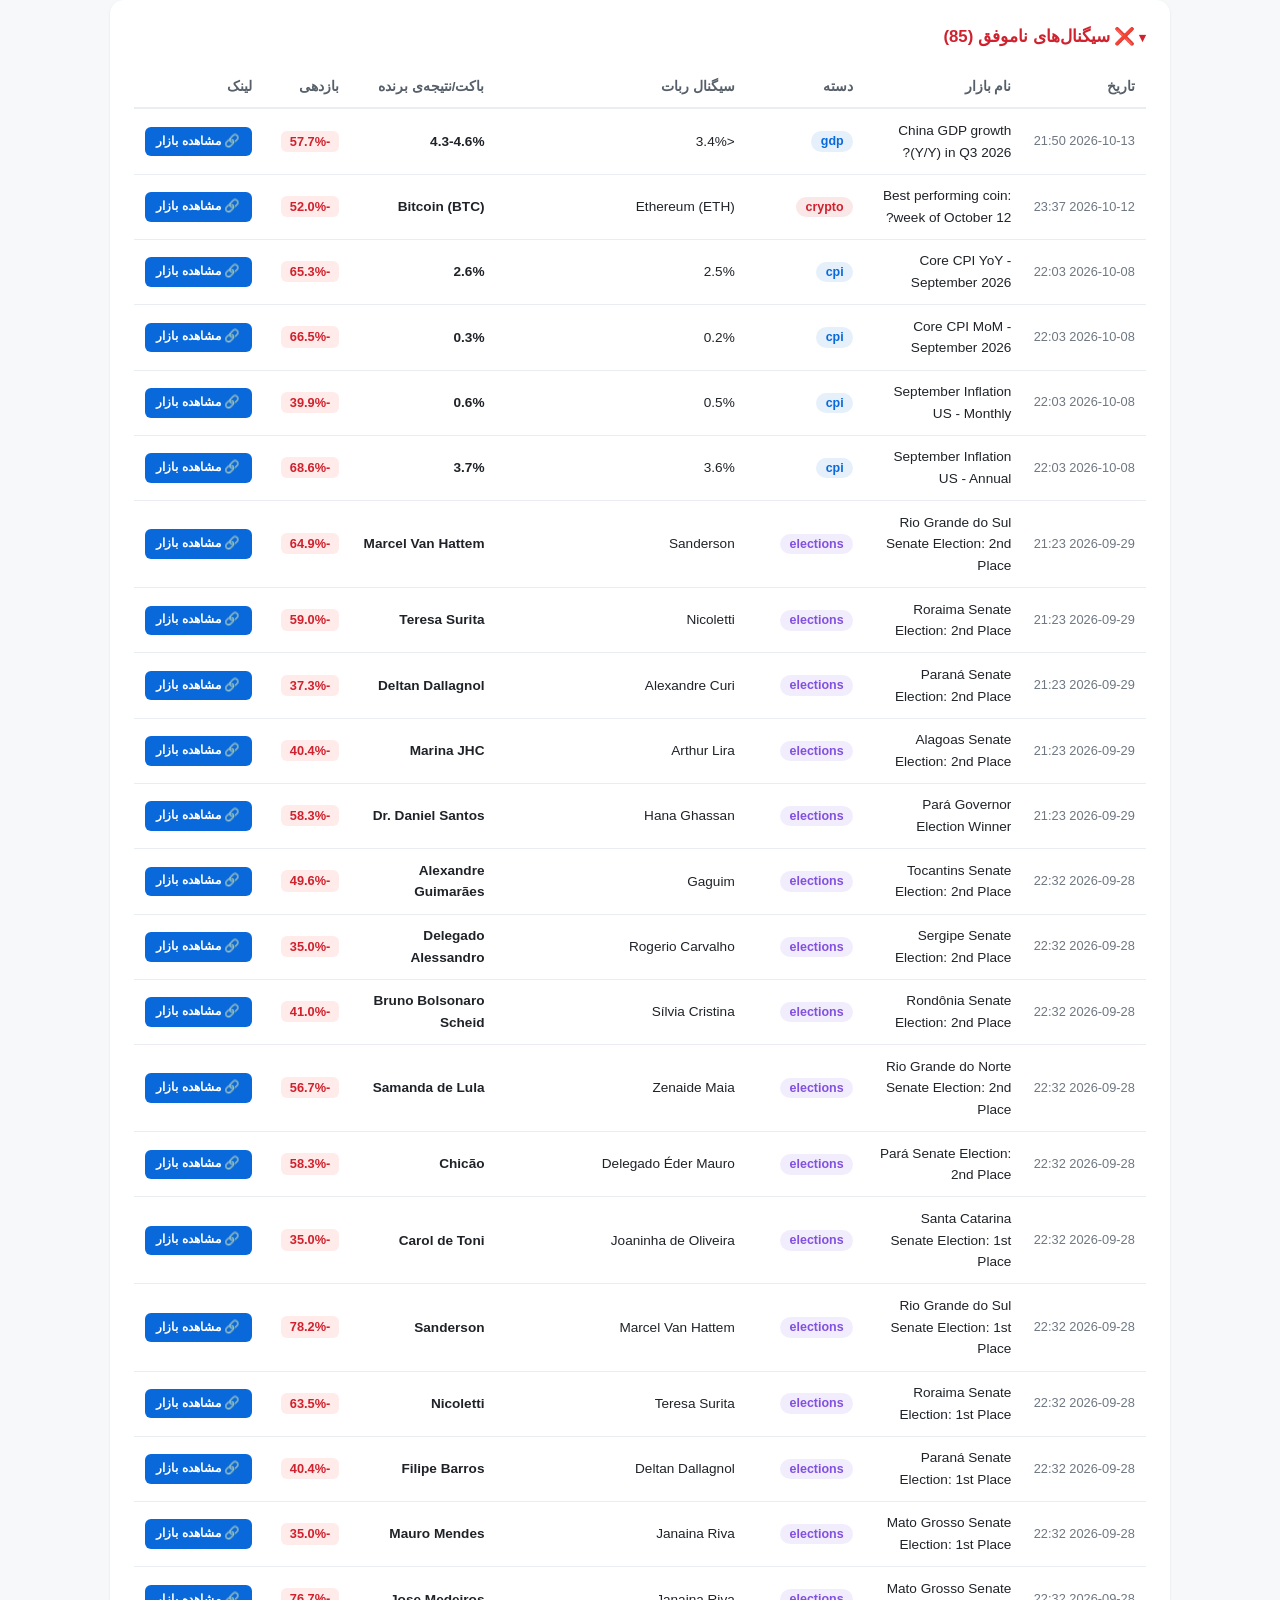
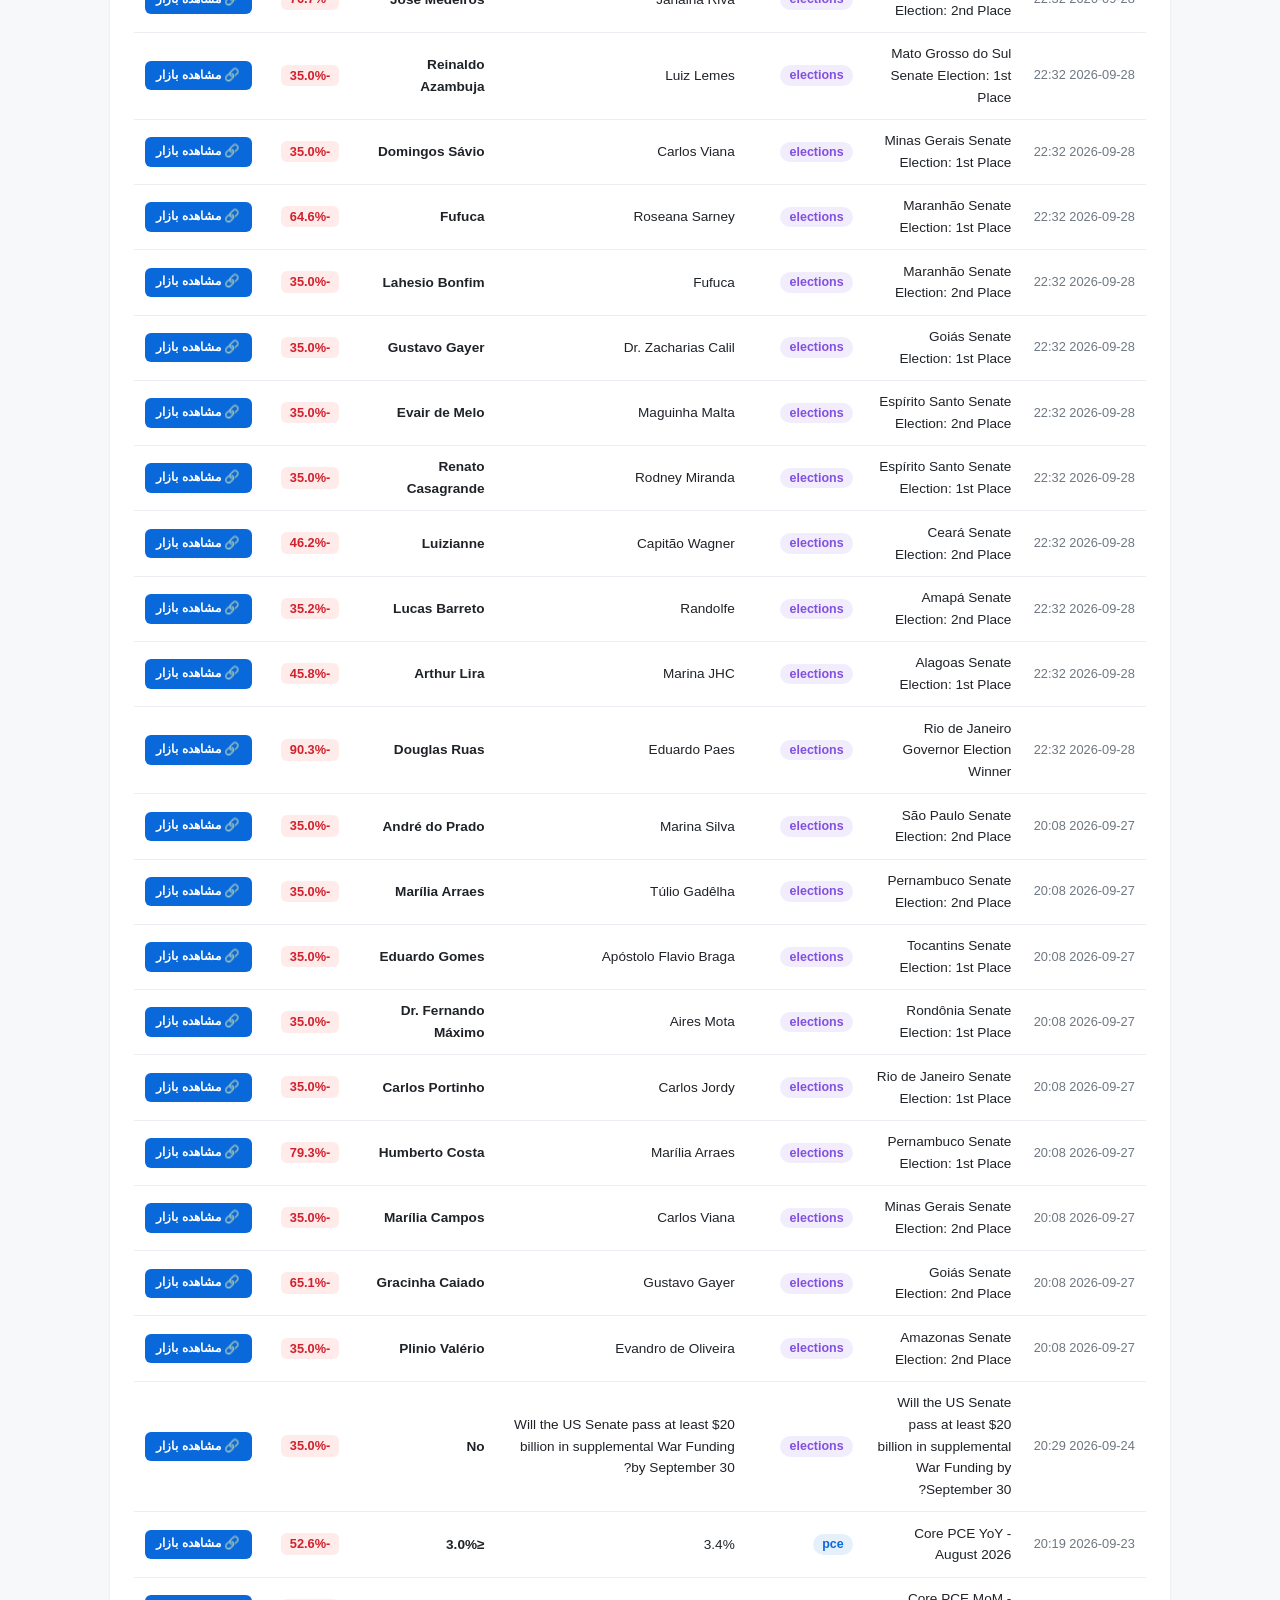
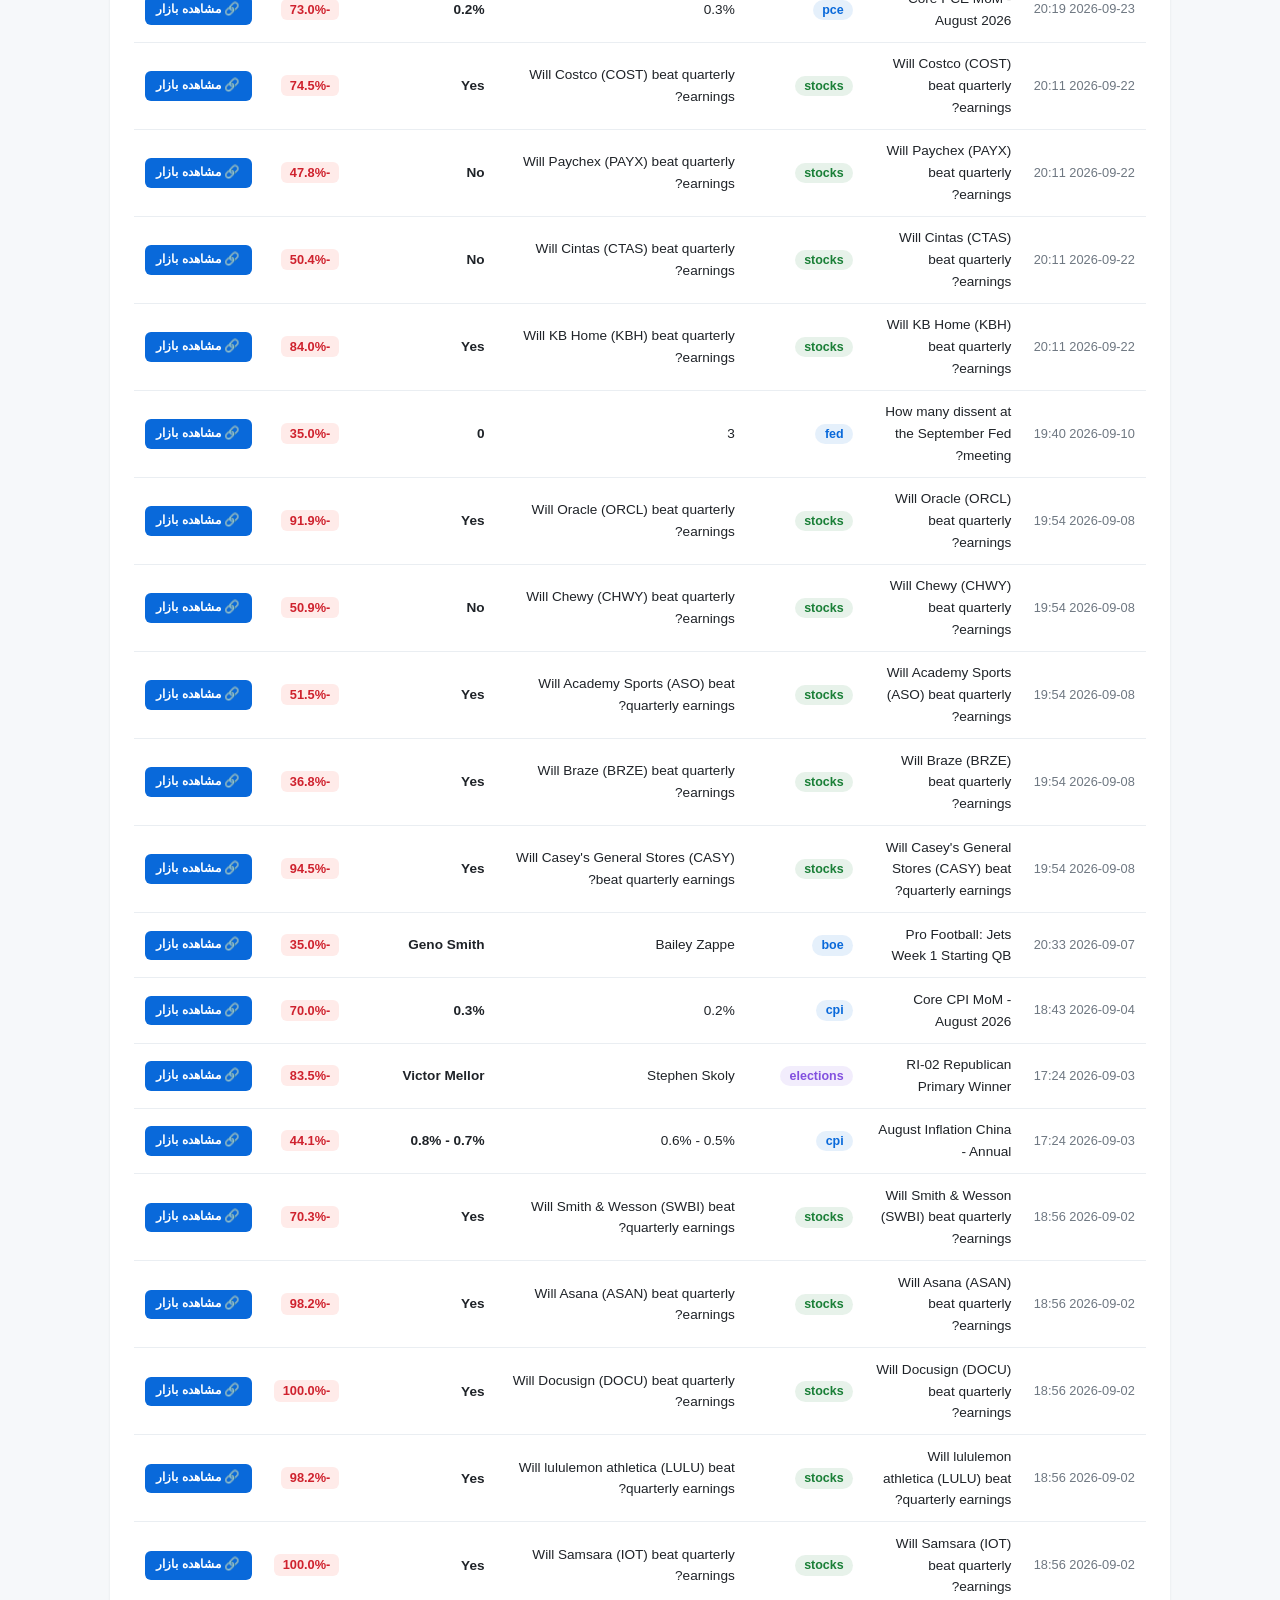
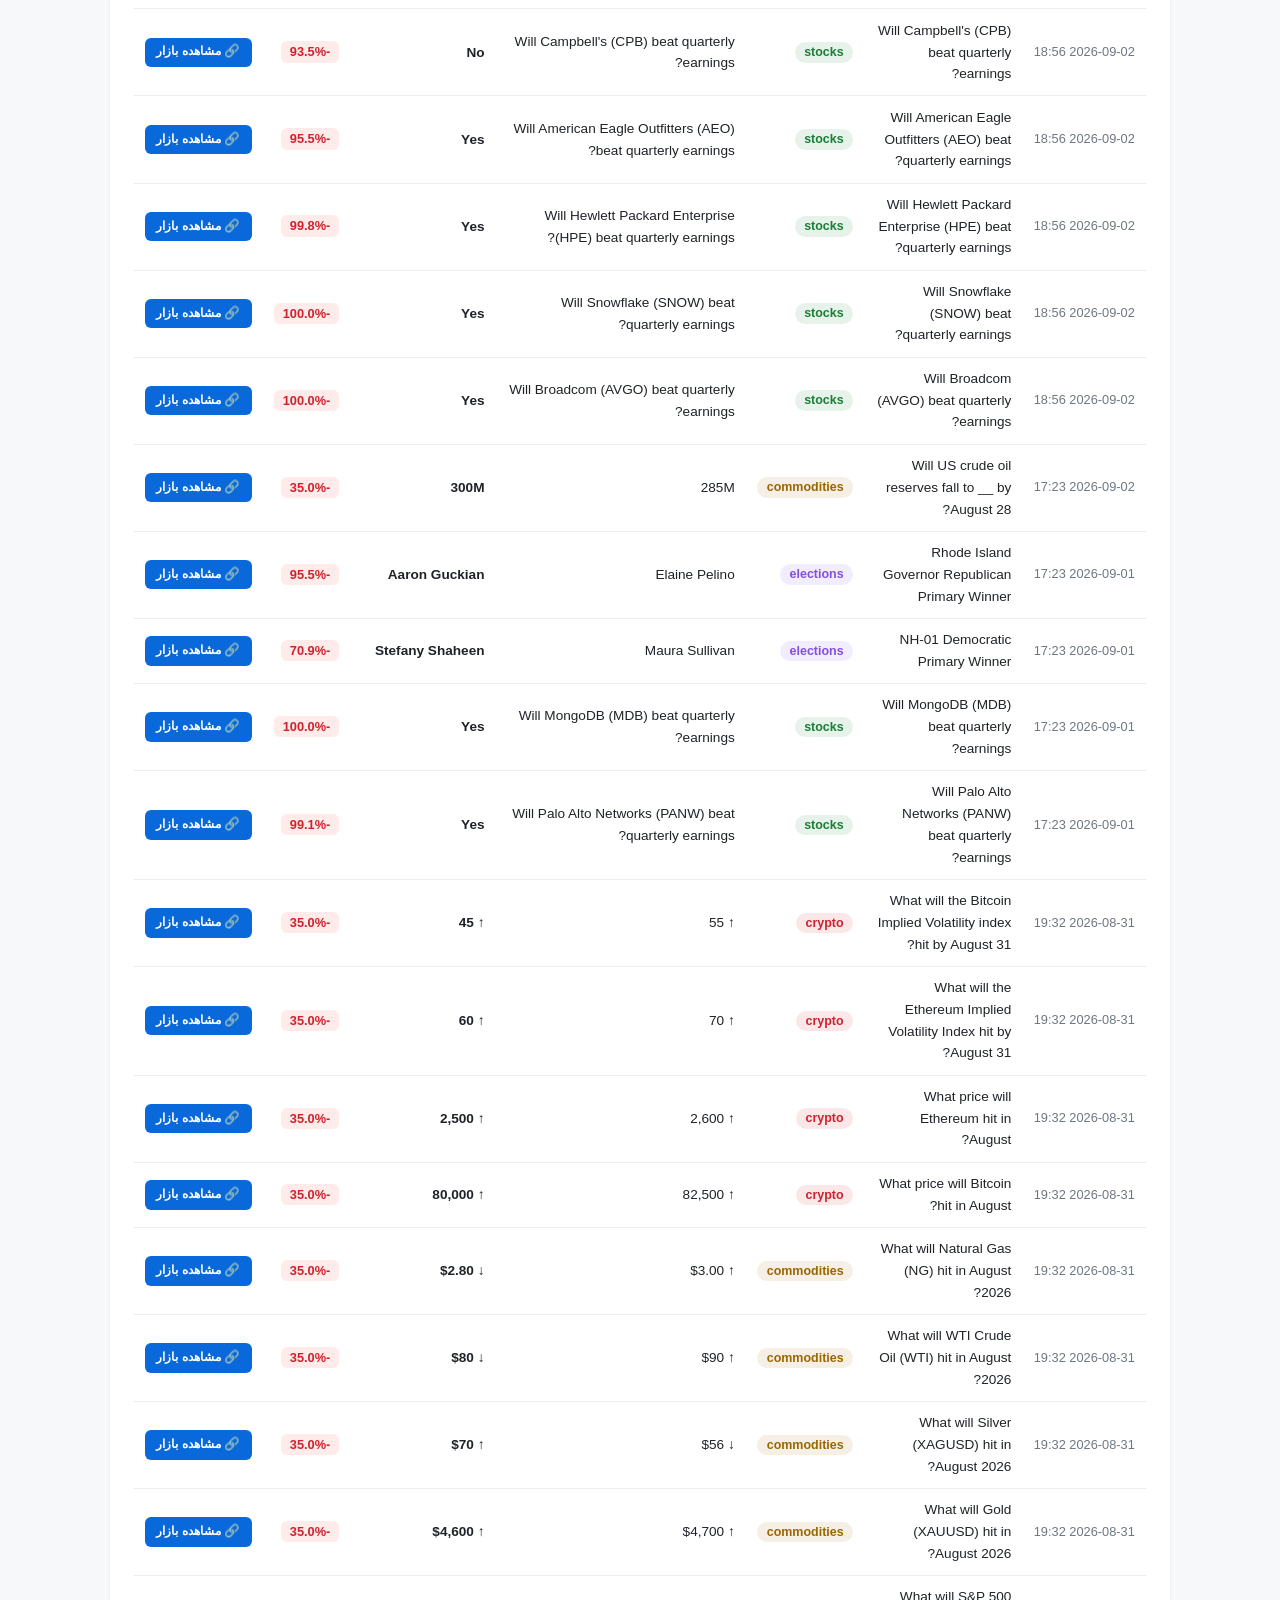
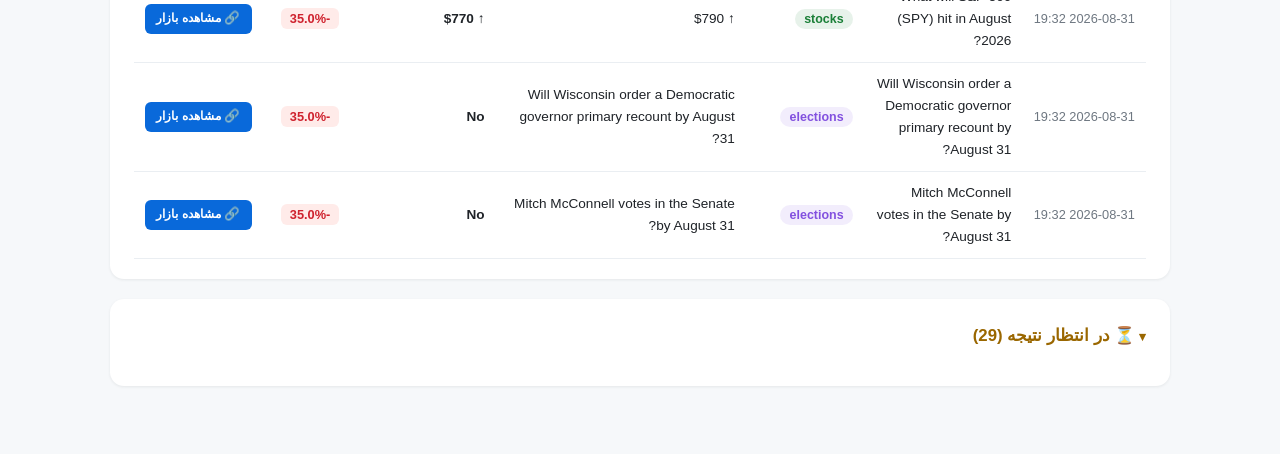
==== commit e5cf4af2: "Report run (): 2026-10-25 20:23 UTC" ====
--- a/docs/results.html
+++ b/docs/results.html
@@ -79,23 +79,131 @@
 </head>
 <body>
 <h1>📈 تاریخچه‌ی کامل نتایج سیگنال‌های PolyBet</h1>
-<p class="generated-at">به‌روزرسانی: 2026-10-18 20:07 UTC</p>
+<p class="generated-at">به‌روزرسانی: 2026-10-25 20:23 UTC</p>
 
 <div class="summary-box">
-  <div class="big-stat">🎯 درصد موفقیت کلی: <strong>48.8%</strong> <span style="color:#57606a;font-size:0.9rem">(79/162)</span></div>
-  <div class="sub-stats">🔢 کل سیگنال‌ها: 189 &nbsp;·&nbsp; نتیجه‌دار: 162 &nbsp;·&nbsp; در انتظار: 27</div>
-  <div class="cat-stat-grid"><div class="cat-stat-card"><span class="cat-badge" style="background:#8250df1a;color:#8250df">elections</span><div class="cat-stat-num">57/99</div><div class="cat-stat-rate">58% موفقیت</div></div><div class="cat-stat-card"><span class="cat-badge" style="background:#1a7f371a;color:#1a7f37">stocks</span><div class="cat-stat-num">0/22</div><div class="cat-stat-rate">0% موفقیت</div></div><div class="cat-stat-card"><span class="cat-badge" style="background:#0969da1a;color:#0969da">cpi</span><div class="cat-stat-num">6/12</div><div class="cat-stat-rate">50% موفقیت</div></div><div class="cat-stat-card"><span class="cat-badge" style="background:#57606a1a;color:#57606a">central_banks_other</span><div class="cat-stat-num">7/7</div><div class="cat-stat-rate">100% موفقیت</div></div><div class="cat-stat-card"><span class="cat-badge" style="background:#9a67001a;color:#9a6700">commodities</span><div class="cat-stat-num">0/5</div><div class="cat-stat-rate">0% موفقیت</div></div><div class="cat-stat-card"><span class="cat-badge" style="background:#cf222e1a;color:#cf222e">crypto</span><div class="cat-stat-num">0/4</div><div class="cat-stat-rate">0% موفقیت</div></div><div class="cat-stat-card"><span class="cat-badge" style="background:#0969da1a;color:#0969da">boe</span><div class="cat-stat-num">2/3</div><div class="cat-stat-rate">67% موفقیت</div></div><div class="cat-stat-card"><span class="cat-badge" style="background:#0969da1a;color:#0969da">fed</span><div class="cat-stat-num">2/3</div><div class="cat-stat-rate">67% موفقیت</div></div><div class="cat-stat-card"><span class="cat-badge" style="background:#0969da1a;color:#0969da">gdp</span><div class="cat-stat-num">2/2</div><div class="cat-stat-rate">100% موفقیت</div></div><div class="cat-stat-card"><span class="cat-badge" style="background:#0969da1a;color:#0969da">pce</span><div class="cat-stat-num">0/2</div><div class="cat-stat-rate">0% موفقیت</div></div><div class="cat-stat-card"><span class="cat-badge" style="background:#0969da1a;color:#0969da">boc</span><div class="cat-stat-num">1/1</div><div class="cat-stat-rate">100% موفقیت</div></div><div class="cat-stat-card"><span class="cat-badge" style="background:#0969da1a;color:#0969da">employment</span><div class="cat-stat-num">1/1</div><div class="cat-stat-rate">100% موفقیت</div></div><div class="cat-stat-card"><span class="cat-badge" style="background:#0969da1a;color:#0969da">ecb</span><div class="cat-stat-num">1/1</div><div class="cat-stat-rate">100% موفقیت</div></div></div>
+  <div class="big-stat">🎯 درصد موفقیت کلی: <strong>51.7%</strong> <span style="color:#57606a;font-size:0.9rem">(91/176)</span></div>
+  <div class="sub-stats">🔢 کل سیگنال‌ها: 205 &nbsp;·&nbsp; نتیجه‌دار: 176 &nbsp;·&nbsp; در انتظار: 29</div>
+  <div class="cat-stat-grid"><div class="cat-stat-card"><span class="cat-badge" style="background:#8250df1a;color:#8250df">elections</span><div class="cat-stat-num">66/108</div><div class="cat-stat-rate">61% موفقیت</div></div><div class="cat-stat-card"><span class="cat-badge" style="background:#1a7f371a;color:#1a7f37">stocks</span><div class="cat-stat-num">0/22</div><div class="cat-stat-rate">0% موفقیت</div></div><div class="cat-stat-card"><span class="cat-badge" style="background:#0969da1a;color:#0969da">cpi</span><div class="cat-stat-num">7/13</div><div class="cat-stat-rate">54% موفقیت</div></div><div class="cat-stat-card"><span class="cat-badge" style="background:#57606a1a;color:#57606a">central_banks_other</span><div class="cat-stat-num">8/8</div><div class="cat-stat-rate">100% موفقیت</div></div><div class="cat-stat-card"><span class="cat-badge" style="background:#cf222e1a;color:#cf222e">crypto</span><div class="cat-stat-num">1/6</div><div class="cat-stat-rate">17% موفقیت</div></div><div class="cat-stat-card"><span class="cat-badge" style="background:#9a67001a;color:#9a6700">commodities</span><div class="cat-stat-num">0/5</div><div class="cat-stat-rate">0% موفقیت</div></div><div class="cat-stat-card"><span class="cat-badge" style="background:#0969da1a;color:#0969da">gdp</span><div class="cat-stat-num">2/3</div><div class="cat-stat-rate">67% موفقیت</div></div><div class="cat-stat-card"><span class="cat-badge" style="background:#0969da1a;color:#0969da">boe</span><div class="cat-stat-num">2/3</div><div class="cat-stat-rate">67% موفقیت</div></div><div class="cat-stat-card"><span class="cat-badge" style="background:#0969da1a;color:#0969da">fed</span><div class="cat-stat-num">2/3</div><div class="cat-stat-rate">67% موفقیت</div></div><div class="cat-stat-card"><span class="cat-badge" style="background:#0969da1a;color:#0969da">pce</span><div class="cat-stat-num">0/2</div><div class="cat-stat-rate">0% موفقیت</div></div><div class="cat-stat-card"><span class="cat-badge" style="background:#0969da1a;color:#0969da">boc</span><div class="cat-stat-num">1/1</div><div class="cat-stat-rate">100% موفقیت</div></div><div class="cat-stat-card"><span class="cat-badge" style="background:#0969da1a;color:#0969da">employment</span><div class="cat-stat-num">1/1</div><div class="cat-stat-rate">100% موفقیت</div></div><div class="cat-stat-card"><span class="cat-badge" style="background:#0969da1a;color:#0969da">ecb</span><div class="cat-stat-num">1/1</div><div class="cat-stat-rate">100% موفقیت</div></div></div>
 </div>
 
 <nav class="section-nav"><button type="button" class="nav-btn active" data-target="all" onclick="filterCategory(this)">همه</button><button type="button" class="nav-btn" data-target="boc" onclick="filterCategory(this)">boc</button><button type="button" class="nav-btn" data-target="boe" onclick="filterCategory(this)">boe</button><button type="button" class="nav-btn" data-target="central_banks_other" onclick="filterCategory(this)">central_banks_other</button><button type="button" class="nav-btn" data-target="commodities" onclick="filterCategory(this)">commodities</button><button type="button" class="nav-btn" data-target="cpi" onclick="filterCategory(this)">cpi</button><button type="button" class="nav-btn" data-target="crypto" onclick="filterCategory(this)">crypto</button><button type="button" class="nav-btn" data-target="ecb" onclick="filterCategory(this)">ecb</button><button type="button" class="nav-btn" data-target="elections" onclick="filterCategory(this)">elections</button><button type="button" class="nav-btn" data-target="employment" onclick="filterCategory(this)">employment</button><button type="button" class="nav-btn" data-target="fed" onclick="filterCategory(this)">fed</button><button type="button" class="nav-btn" data-target="gdp" onclick="filterCategory(this)">gdp</button><button type="button" class="nav-btn" data-target="pce" onclick="filterCategory(this)">pce</button><button type="button" class="nav-btn" data-target="stocks" onclick="filterCategory(this)">stocks</button></nav>
 
 <section>
 <details open>
-<summary class="section-title success">✅ سیگنال‌های موفق (79)</summary>
+<summary class="section-title success">✅ سیگنال‌های موفق (91)</summary>
 <div class="table-wrap">
 <table>
 <thead><tr><th>تاریخ</th><th>نام بازار</th><th>دسته</th><th>سیگنال ربات</th><th>باکت/نتیجه‌ی برنده</th><th>بازدهی</th><th>لینک</th></tr></thead>
-<tbody><tr data-category="cpi">
+<tbody><tr data-category="elections">
+<td class="col-date">2026-10-19 21:31</td>
+<td class="col-title">Fukushima Governor Election Winner</td>
+<td><span class="cat-badge" style="background:#8250df1a;color:#8250df">elections</span></td>
+<td>Masao Uchibori</td>
+<td><strong>Masao Uchibori</strong></td>
+<td><span class="ret-pill ret-positive">+5.0%</span></td>
+<td><a class="row-link" href="https://polymarket.com/event/fukushima-governor-election-winner-2026" target="_blank" rel="noopener">🔗 مشاهده بازار</a></td>
+</tr>
+<tr data-category="elections">
+<td class="col-date">2026-10-18 19:25</td>
+<td class="col-title">Košice Region Governor Election Winner</td>
+<td><span class="cat-badge" style="background:#8250df1a;color:#8250df">elections</span></td>
+<td>Rastislav Trnka</td>
+<td><strong>Rastislav Trnka</strong></td>
+<td><span class="ret-pill ret-positive">+28.9%</span></td>
+<td><a class="row-link" href="https://polymarket.com/event/kosice-region-governor-election-winner" target="_blank" rel="noopener">🔗 مشاهده بازار</a></td>
+</tr>
+<tr data-category="elections">
+<td class="col-date">2026-10-18 19:25</td>
+<td class="col-title">Prešov Region Governor Election Winner</td>
+<td><span class="cat-badge" style="background:#8250df1a;color:#8250df">elections</span></td>
+<td>Milan Majerský</td>
+<td><strong>Milan Majerský</strong></td>
+<td><span class="ret-pill ret-positive">+8.9%</span></td>
+<td><a class="row-link" href="https://polymarket.com/event/presov-region-governor-election-winner" target="_blank" rel="noopener">🔗 مشاهده بازار</a></td>
+</tr>
+<tr data-category="elections">
+<td class="col-date">2026-10-18 19:25</td>
+<td class="col-title">Banská Bystrica Region Governor Election Winner</td>
+<td><span class="cat-badge" style="background:#8250df1a;color:#8250df">elections</span></td>
+<td>Ondrej Lunter</td>
+<td><strong>Ondrej Lunter</strong></td>
+<td><span class="ret-pill ret-positive">+5.2%</span></td>
+<td><a class="row-link" href="https://polymarket.com/event/banska-bystrica-region-governor-election-winner" target="_blank" rel="noopener">🔗 مشاهده بازار</a></td>
+</tr>
+<tr data-category="elections">
+<td class="col-date">2026-10-18 19:25</td>
+<td class="col-title">Žilina Region Governor Election Winner</td>
+<td><span class="cat-badge" style="background:#8250df1a;color:#8250df">elections</span></td>
+<td>Erika Jurinová</td>
+<td><strong>Erika Jurinová</strong></td>
+<td><span class="ret-pill ret-positive">+13.1%</span></td>
+<td><a class="row-link" href="https://polymarket.com/event/zilina-region-governor-election-winner" target="_blank" rel="noopener">🔗 مشاهده بازار</a></td>
+</tr>
+<tr data-category="elections">
+<td class="col-date">2026-10-18 19:25</td>
+<td class="col-title">Nitra Region Governor Election Winner</td>
+<td><span class="cat-badge" style="background:#8250df1a;color:#8250df">elections</span></td>
+<td>Branislav Becík</td>
+<td><strong>Branislav Becík</strong></td>
+<td><span class="ret-pill ret-positive">+12.0%</span></td>
+<td><a class="row-link" href="https://polymarket.com/event/nitra-region-governor-election-winner" target="_blank" rel="noopener">🔗 مشاهده بازار</a></td>
+</tr>
+<tr data-category="elections">
+<td class="col-date">2026-10-18 19:25</td>
+<td class="col-title">Trenčín Region Governor Election Winner</td>
+<td><span class="cat-badge" style="background:#8250df1a;color:#8250df">elections</span></td>
+<td>Jaroslav Baška</td>
+<td><strong>Jaroslav Baška</strong></td>
+<td><span class="ret-pill ret-positive">+4.8%</span></td>
+<td><a class="row-link" href="https://polymarket.com/event/trencin-region-governor-election-winner" target="_blank" rel="noopener">🔗 مشاهده بازار</a></td>
+</tr>
+<tr data-category="elections">
+<td class="col-date">2026-10-18 19:25</td>
+<td class="col-title">Trnava Region Governor Election Winner</td>
+<td><span class="cat-badge" style="background:#8250df1a;color:#8250df">elections</span></td>
+<td>Jozef Viskupič</td>
+<td><strong>Jozef Viskupič</strong></td>
+<td><span class="ret-pill ret-positive">+7.3%</span></td>
+<td><a class="row-link" href="https://polymarket.com/event/trnava-region-governor-election-winner" target="_blank" rel="noopener">🔗 مشاهده بازار</a></td>
+</tr>
+<tr data-category="elections">
+<td class="col-date">2026-10-18 19:25</td>
+<td class="col-title">Bratislava Region Governor Election Winner</td>
+<td><span class="cat-badge" style="background:#8250df1a;color:#8250df">elections</span></td>
+<td>Juraj Droba</td>
+<td><strong>Juraj Droba</strong></td>
+<td><span class="ret-pill ret-positive">+4.4%</span></td>
+<td><a class="row-link" href="https://polymarket.com/event/bratislava-region-governor-election-winner" target="_blank" rel="noopener">🔗 مشاهده بازار</a></td>
+</tr>
+<tr data-category="central_banks_other">
+<td class="col-date">2026-10-15 20:19</td>
+<td class="col-title">Bank of Korea decision in October?</td>
+<td><span class="cat-badge" style="background:#57606a1a;color:#57606a">central_banks_other</span></td>
+<td>No Change</td>
+<td><strong>No Change</strong></td>
+<td><span class="ret-pill ret-positive">+3.7%</span></td>
+<td><a class="row-link" href="https://polymarket.com/event/bank-of-korea-decision-in-october" target="_blank" rel="noopener">🔗 مشاهده بازار</a></td>
+</tr>
+<tr data-category="cpi">
+<td class="col-date">2026-10-14 20:40</td>
+<td class="col-title">September Inflation UK - Annual</td>
+<td><span class="cat-badge" style="background:#0969da1a;color:#0969da">cpi</span></td>
+<td>3.4-3.6%</td>
+<td><strong>3.4-3.6%</strong></td>
+<td><span class="ret-pill ret-positive">+44.1%</span></td>
+<td><a class="row-link" href="https://polymarket.com/event/inflation-uk-annual-20260916t070000000z" target="_blank" rel="noopener">🔗 مشاهده بازار</a></td>
+</tr>
+<tr data-category="crypto">
+<td class="col-date">2026-10-12 23:37</td>
+<td class="col-title">Bitcoin green days week of October 12?</td>
+<td><span class="cat-badge" style="background:#cf222e1a;color:#cf222e">crypto</span></td>
+<td>3 Green Days</td>
+<td><strong>3 Green Days</strong></td>
+<td><span class="ret-pill ret-positive">+56.2%</span></td>
+<td><a class="row-link" href="https://polymarket.com/event/bitcoin-green-days-week-of-october-12-2026" target="_blank" rel="noopener">🔗 مشاهده بازار</a></td>
+</tr>
+<tr data-category="cpi">
 <td class="col-date">2026-10-08 22:03</td>
 <td class="col-title">September Inflation China - Annual</td>
 <td><span class="cat-badge" style="background:#0969da1a;color:#0969da">cpi</span></td>
@@ -813,11 +921,29 @@
 
 <section>
 <details open>
-<summary class="section-title failure">❌ سیگنال‌های ناموفق (83)</summary>
+<summary class="section-title failure">❌ سیگنال‌های ناموفق (85)</summary>
 <div class="table-wrap">
 <table>
 <thead><tr><th>تاریخ</th><th>نام بازار</th><th>دسته</th><th>سیگنال ربات</th><th>باکت/نتیجه‌ی برنده</th><th>بازدهی</th><th>لینک</th></tr></thead>
-<tbody><tr data-category="cpi">
+<tbody><tr data-category="gdp">
+<td class="col-date">2026-10-13 21:50</td>
+<td class="col-title">China GDP growth (Y/Y) in Q3 2026?</td>
+<td><span class="cat-badge" style="background:#0969da1a;color:#0969da">gdp</span></td>
+<td>&lt;3.4%</td>
+<td><strong>4.3-4.6%</strong></td>
+<td><span class="ret-pill ret-negative">-57.7%</span></td>
+<td><a class="row-link" href="https://polymarket.com/event/china-gdp-growth-yy-in-q3-2026-20260716161116873" target="_blank" rel="noopener">🔗 مشاهده بازار</a></td>
+</tr>
+<tr data-category="crypto">
+<td class="col-date">2026-10-12 23:37</td>
+<td class="col-title">Best performing coin: week of October 12?</td>
+<td><span class="cat-badge" style="background:#cf222e1a;color:#cf222e">crypto</span></td>
+<td>Ethereum (ETH)</td>
+<td><strong>Bitcoin (BTC)</strong></td>
+<td><span class="ret-pill ret-negative">-52.0%</span></td>
+<td><a class="row-link" href="https://polymarket.com/event/best-performing-coin-week-of-october-12-2026" target="_blank" rel="noopener">🔗 مشاهده بازار</a></td>
+</tr>
+<tr data-category="cpi">
 <td class="col-date">2026-10-08 22:03</td>
 <td class="col-title">Core CPI YoY - September 2026</td>
 <td><span class="cat-badge" style="background:#0969da1a;color:#0969da">cpi</span></td>
@@ -1571,126 +1697,144 @@
 
 <section>
 <details>
-<summary class="section-title pending">⏳ در انتظار نتیجه (27)</summary>
+<summary class="section-title pending">⏳ در انتظار نتیجه (29)</summary>
 <div class="table-wrap">
 <table>
 <thead><tr><th>تاریخ</th><th>نام بازار</th><th>دسته</th><th>سیگنال ربات</th><th>باکت/نتیجه‌ی برنده</th><th>بازدهی</th><th>لینک</th></tr></thead>
 <tbody><tr data-category="elections">
-<td class="col-date">2026-10-18 19:25</td>
-<td class="col-title">Košice Region Governor Election Winner</td>
-<td><span class="cat-badge" style="background:#8250df1a;color:#8250df">elections</span></td>
-<td>Rastislav Trnka</td>
-<td><strong>—</strong></td>
-<td><span class="ret-pill ret-neutral">—</span></td>
-<td><a class="row-link" href="https://polymarket.com/event/kosice-region-governor-election-winner" target="_blank" rel="noopener">🔗 مشاهده بازار</a></td>
-</tr>
-<tr data-category="elections">
-<td class="col-date">2026-10-18 19:25</td>
-<td class="col-title">Prešov Region Governor Election Winner</td>
-<td><span class="cat-badge" style="background:#8250df1a;color:#8250df">elections</span></td>
-<td>Milan Majerský</td>
-<td><strong>—</strong></td>
-<td><span class="ret-pill ret-neutral">—</span></td>
-<td><a class="row-link" href="https://polymarket.com/event/presov-region-governor-election-winner" target="_blank" rel="noopener">🔗 مشاهده بازار</a></td>
-</tr>
-<tr data-category="elections">
-<td class="col-date">2026-10-18 19:25</td>
-<td class="col-title">Banská Bystrica Region Governor Election Winner</td>
-<td><span class="cat-badge" style="background:#8250df1a;color:#8250df">elections</span></td>
-<td>Ondrej Lunter</td>
-<td><strong>—</strong></td>
-<td><span class="ret-pill ret-neutral">—</span></td>
-<td><a class="row-link" href="https://polymarket.com/event/banska-bystrica-region-governor-election-winner" target="_blank" rel="noopener">🔗 مشاهده بازار</a></td>
-</tr>
-<tr data-category="elections">
-<td class="col-date">2026-10-18 19:25</td>
-<td class="col-title">Žilina Region Governor Election Winner</td>
-<td><span class="cat-badge" style="background:#8250df1a;color:#8250df">elections</span></td>
-<td>Erika Jurinová</td>
-<td><strong>—</strong></td>
-<td><span class="ret-pill ret-neutral">—</span></td>
-<td><a class="row-link" href="https://polymarket.com/event/zilina-region-governor-election-winner" target="_blank" rel="noopener">🔗 مشاهده بازار</a></td>
-</tr>
-<tr data-category="elections">
-<td class="col-date">2026-10-18 19:25</td>
-<td class="col-title">Nitra Region Governor Election Winner</td>
-<td><span class="cat-badge" style="background:#8250df1a;color:#8250df">elections</span></td>
-<td>Branislav Becík</td>
-<td><strong>—</strong></td>
-<td><span class="ret-pill ret-neutral">—</span></td>
-<td><a class="row-link" href="https://polymarket.com/event/nitra-region-governor-election-winner" target="_blank" rel="noopener">🔗 مشاهده بازار</a></td>
-</tr>
-<tr data-category="elections">
-<td class="col-date">2026-10-18 19:25</td>
-<td class="col-title">Trenčín Region Governor Election Winner</td>
-<td><span class="cat-badge" style="background:#8250df1a;color:#8250df">elections</span></td>
-<td>Jaroslav Baška</td>
-<td><strong>—</strong></td>
-<td><span class="ret-pill ret-neutral">—</span></td>
-<td><a class="row-link" href="https://polymarket.com/event/trencin-region-governor-election-winner" target="_blank" rel="noopener">🔗 مشاهده بازار</a></td>
-</tr>
-<tr data-category="elections">
-<td class="col-date">2026-10-18 19:25</td>
-<td class="col-title">Trnava Region Governor Election Winner</td>
-<td><span class="cat-badge" style="background:#8250df1a;color:#8250df">elections</span></td>
-<td>Jozef Viskupič</td>
-<td><strong>—</strong></td>
-<td><span class="ret-pill ret-neutral">—</span></td>
-<td><a class="row-link" href="https://polymarket.com/event/trnava-region-governor-election-winner" target="_blank" rel="noopener">🔗 مشاهده بازار</a></td>
-</tr>
-<tr data-category="elections">
-<td class="col-date">2026-10-18 19:25</td>
-<td class="col-title">Bratislava Region Governor Election Winner</td>
-<td><span class="cat-badge" style="background:#8250df1a;color:#8250df">elections</span></td>
-<td>Juraj Droba</td>
-<td><strong>—</strong></td>
-<td><span class="ret-pill ret-neutral">—</span></td>
-<td><a class="row-link" href="https://polymarket.com/event/bratislava-region-governor-election-winner" target="_blank" rel="noopener">🔗 مشاهده بازار</a></td>
+<td class="col-date">2026-10-25 19:35</td>
+<td class="col-title">Will Jacob Coxon publicly testify before congress by October 31?</td>
+<td><span class="cat-badge" style="background:#8250df1a;color:#8250df">elections</span></td>
+<td>Will Jacob Coxon publicly testify before congress by October 31?</td>
+<td><strong>—</strong></td>
+<td><span class="ret-pill ret-neutral">—</span></td>
+<td><a class="row-link" href="https://polymarket.com/event/will-jacob-coxon-publicly-testify-before-congress-by-october-31" target="_blank" rel="noopener">🔗 مشاهده بازار</a></td>
+</tr>
+<tr data-category="elections">
+<td class="col-date">2026-10-25 19:35</td>
+<td class="col-title">Will &quot;DataRepublican&quot; publicly testify before congress by October 31?</td>
+<td><span class="cat-badge" style="background:#8250df1a;color:#8250df">elections</span></td>
+<td>Will &quot;DataRepublican&quot; publicly testify before congress by October 31?</td>
+<td><strong>—</strong></td>
+<td><span class="ret-pill ret-neutral">—</span></td>
+<td><a class="row-link" href="https://polymarket.com/event/will-datarepublican-publicly-testify-before-congress-by-october-31" target="_blank" rel="noopener">🔗 مشاهده بازار</a></td>
+</tr>
+<tr data-category="elections">
+<td class="col-date">2026-10-25 19:35</td>
+<td class="col-title">Republicans favored to win the Senate on Nate Silver&#x27;s Bulletin by...?</td>
+<td><span class="cat-badge" style="background:#8250df1a;color:#8250df">elections</span></td>
+<td>October 31</td>
+<td><strong>—</strong></td>
+<td><span class="ret-pill ret-neutral">—</span></td>
+<td><a class="row-link" href="https://polymarket.com/event/republicans-favored-to-win-the-senate-on-nate-silvers-bulletin-byptptpt" target="_blank" rel="noopener">🔗 مشاهده بازار</a></td>
+</tr>
+<tr data-category="gdp">
+<td class="col-date">2026-10-23 20:26</td>
+<td class="col-title">Mexico GDP growth in Q3 2026?</td>
+<td><span class="cat-badge" style="background:#0969da1a;color:#0969da">gdp</span></td>
+<td>3.0-3.5%</td>
+<td><strong>—</strong></td>
+<td><span class="ret-pill ret-neutral">—</span></td>
+<td><a class="row-link" href="https://polymarket.com/event/mexico-gdp-growth-in-q3-2026" target="_blank" rel="noopener">🔗 مشاهده بازار</a></td>
+</tr>
+<tr data-category="gdp">
+<td class="col-date">2026-10-23 20:26</td>
+<td class="col-title">Eurozone GDP growth in Q3 2026</td>
+<td><span class="cat-badge" style="background:#0969da1a;color:#0969da">gdp</span></td>
+<td>0.8-1.1%</td>
+<td><strong>—</strong></td>
+<td><span class="ret-pill ret-neutral">—</span></td>
+<td><a class="row-link" href="https://polymarket.com/event/eurozone-gdp-growth-in-q3-2026" target="_blank" rel="noopener">🔗 مشاهده بازار</a></td>
+</tr>
+<tr data-category="gdp">
+<td class="col-date">2026-10-23 20:26</td>
+<td class="col-title">Germany GDP growth in Q3 2026?</td>
+<td><span class="cat-badge" style="background:#0969da1a;color:#0969da">gdp</span></td>
+<td>1.0-1.2%</td>
+<td><strong>—</strong></td>
+<td><span class="ret-pill ret-neutral">—</span></td>
+<td><a class="row-link" href="https://polymarket.com/event/germany-gdp-growth-in-q3-2026" target="_blank" rel="noopener">🔗 مشاهده بازار</a></td>
+</tr>
+<tr data-category="gdp">
+<td class="col-date">2026-10-23 20:26</td>
+<td class="col-title">US GDP growth in Q3 2026?</td>
+<td><span class="cat-badge" style="background:#0969da1a;color:#0969da">gdp</span></td>
+<td>≥3.0%</td>
+<td><strong>—</strong></td>
+<td><span class="ret-pill ret-neutral">—</span></td>
+<td><a class="row-link" href="https://polymarket.com/event/us-gdp-growth-in-q3-2026-20260730144539767" target="_blank" rel="noopener">🔗 مشاهده بازار</a></td>
+</tr>
+<tr data-category="ecb">
+<td class="col-date">2026-10-23 20:26</td>
+<td class="col-title">ECB Interest Rates: October 2026</td>
+<td><span class="cat-badge" style="background:#0969da1a;color:#0969da">ecb</span></td>
+<td>No change</td>
+<td><strong>—</strong></td>
+<td><span class="ret-pill ret-neutral">—</span></td>
+<td><a class="row-link" href="https://polymarket.com/event/ecb-interest-rates-october-2026-20260723225848778" target="_blank" rel="noopener">🔗 مشاهده بازار</a></td>
 </tr>
 <tr data-category="central_banks_other">
-<td class="col-date">2026-10-15 20:19</td>
-<td class="col-title">Bank of Korea decision in October?</td>
+<td class="col-date">2026-10-23 20:26</td>
+<td class="col-title">Bank of Japan Decision in October?</td>
 <td><span class="cat-badge" style="background:#57606a1a;color:#57606a">central_banks_other</span></td>
-<td>No Change</td>
-<td><strong>—</strong></td>
-<td><span class="ret-pill ret-neutral">—</span></td>
-<td><a class="row-link" href="https://polymarket.com/event/bank-of-korea-decision-in-october" target="_blank" rel="noopener">🔗 مشاهده بازار</a></td>
-</tr>
-<tr data-category="cpi">
-<td class="col-date">2026-10-14 20:40</td>
-<td class="col-title">September Inflation UK - Annual</td>
-<td><span class="cat-badge" style="background:#0969da1a;color:#0969da">cpi</span></td>
-<td>3.4-3.6%</td>
-<td><strong>—</strong></td>
-<td><span class="ret-pill ret-neutral">—</span></td>
-<td><a class="row-link" href="https://polymarket.com/event/inflation-uk-annual-20260916t070000000z" target="_blank" rel="noopener">🔗 مشاهده بازار</a></td>
+<td>No change</td>
+<td><strong>—</strong></td>
+<td><span class="ret-pill ret-neutral">—</span></td>
+<td><a class="row-link" href="https://polymarket.com/event/bank-of-japan-decision-in-october-20260731151537" target="_blank" rel="noopener">🔗 مشاهده بازار</a></td>
+</tr>
+<tr data-category="fed">
+<td class="col-date">2026-10-22 20:33</td>
+<td class="col-title">Fed Decision in October?</td>
+<td><span class="cat-badge" style="background:#0969da1a;color:#0969da">fed</span></td>
+<td>No change</td>
+<td><strong>—</strong></td>
+<td><span class="ret-pill ret-neutral">—</span></td>
+<td><a class="row-link" href="https://polymarket.com/event/fed-decision-in-october-20260617190323537" target="_blank" rel="noopener">🔗 مشاهده بازار</a></td>
+</tr>
+<tr data-category="stocks">
+<td class="col-date">2026-10-21 20:37</td>
+<td class="col-title">Will FedEx (FDX) beat quarterly earnings?</td>
+<td><span class="cat-badge" style="background:#1a7f371a;color:#1a7f37">stocks</span></td>
+<td>Will FedEx (FDX) beat quarterly earnings?</td>
+<td><strong>—</strong></td>
+<td><span class="ret-pill ret-neutral">—</span></td>
+<td><a class="row-link" href="https://polymarket.com/event/fdx-quarterly-earnings-nongaap-eps-09-16-2026-4pt05" target="_blank" rel="noopener">🔗 مشاهده بازار</a></td>
+</tr>
+<tr data-category="fed">
+<td class="col-date">2026-10-21 20:37</td>
+<td class="col-title">How many dissent at the October Fed meeting?</td>
+<td><span class="cat-badge" style="background:#0969da1a;color:#0969da">fed</span></td>
+<td>0</td>
+<td><strong>—</strong></td>
+<td><span class="ret-pill ret-neutral">—</span></td>
+<td><a class="row-link" href="https://polymarket.com/event/how-many-dissent-at-the-october-fed-meeting" target="_blank" rel="noopener">🔗 مشاهده بازار</a></td>
 </tr>
 <tr data-category="gdp">
-<td class="col-date">2026-10-13 21:50</td>
-<td class="col-title">China GDP growth (Y/Y) in Q3 2026?</td>
+<td class="col-date">2026-10-21 20:37</td>
+<td class="col-title">South Korea GDP growth (YoY) in Q3 2026?</td>
 <td><span class="cat-badge" style="background:#0969da1a;color:#0969da">gdp</span></td>
-<td>&lt;3.4%</td>
-<td><strong>—</strong></td>
-<td><span class="ret-pill ret-neutral">—</span></td>
-<td><a class="row-link" href="https://polymarket.com/event/china-gdp-growth-yy-in-q3-2026-20260716161116873" target="_blank" rel="noopener">🔗 مشاهده بازار</a></td>
-</tr>
-<tr data-category="crypto">
-<td class="col-date">2026-10-12 23:37</td>
-<td class="col-title">Bitcoin green days week of October 12?</td>
-<td><span class="cat-badge" style="background:#cf222e1a;color:#cf222e">crypto</span></td>
-<td>3 Green Days</td>
-<td><strong>—</strong></td>
-<td><span class="ret-pill ret-neutral">—</span></td>
-<td><a class="row-link" href="https://polymarket.com/event/bitcoin-green-days-week-of-october-12-2026" target="_blank" rel="noopener">🔗 مشاهده بازار</a></td>
-</tr>
-<tr data-category="crypto">
-<td class="col-date">2026-10-12 23:37</td>
-<td class="col-title">Best performing coin: week of October 12?</td>
-<td><span class="cat-badge" style="background:#cf222e1a;color:#cf222e">crypto</span></td>
-<td>Ethereum (ETH)</td>
-<td><strong>—</strong></td>
-<td><span class="ret-pill ret-neutral">—</span></td>
-<td><a class="row-link" href="https://polymarket.com/event/best-performing-coin-week-of-october-12-2026" target="_blank" rel="noopener">🔗 مشاهده بازار</a></td>
+<td>3.0–3.4%</td>
+<td><strong>—</strong></td>
+<td><span class="ret-pill ret-neutral">—</span></td>
+<td><a class="row-link" href="https://polymarket.com/event/south-korea-gdp-growth-yoy-in-q3-2026-20260723231127764" target="_blank" rel="noopener">🔗 مشاهده بازار</a></td>
+</tr>
+<tr data-category="central_banks_other">
+<td class="col-date">2026-10-21 20:37</td>
+<td class="col-title">Reserve Bank of New Zealand decision in October?</td>
+<td><span class="cat-badge" style="background:#57606a1a;color:#57606a">central_banks_other</span></td>
+<td>25 bps increase</td>
+<td><strong>—</strong></td>
+<td><span class="ret-pill ret-neutral">—</span></td>
+<td><a class="row-link" href="https://polymarket.com/event/reserve-bank-of-new-zealand-decision-in-october-20260729164521631" target="_blank" rel="noopener">🔗 مشاهده بازار</a></td>
+</tr>
+<tr data-category="boc">
+<td class="col-date">2026-10-21 20:37</td>
+<td class="col-title">Bank of Canada Decision in October?</td>
+<td><span class="cat-badge" style="background:#0969da1a;color:#0969da">boc</span></td>
+<td>25 bps increase</td>
+<td><strong>—</strong></td>
+<td><span class="ret-pill ret-neutral">—</span></td>
+<td><a class="row-link" href="https://polymarket.com/event/bank-of-canada-decision-in-october-20260715203359314" target="_blank" rel="noopener">🔗 مشاهده بازار</a></td>
 </tr>
 <tr data-category="elections">
 <td class="col-date">2026-10-05 23:09</td>
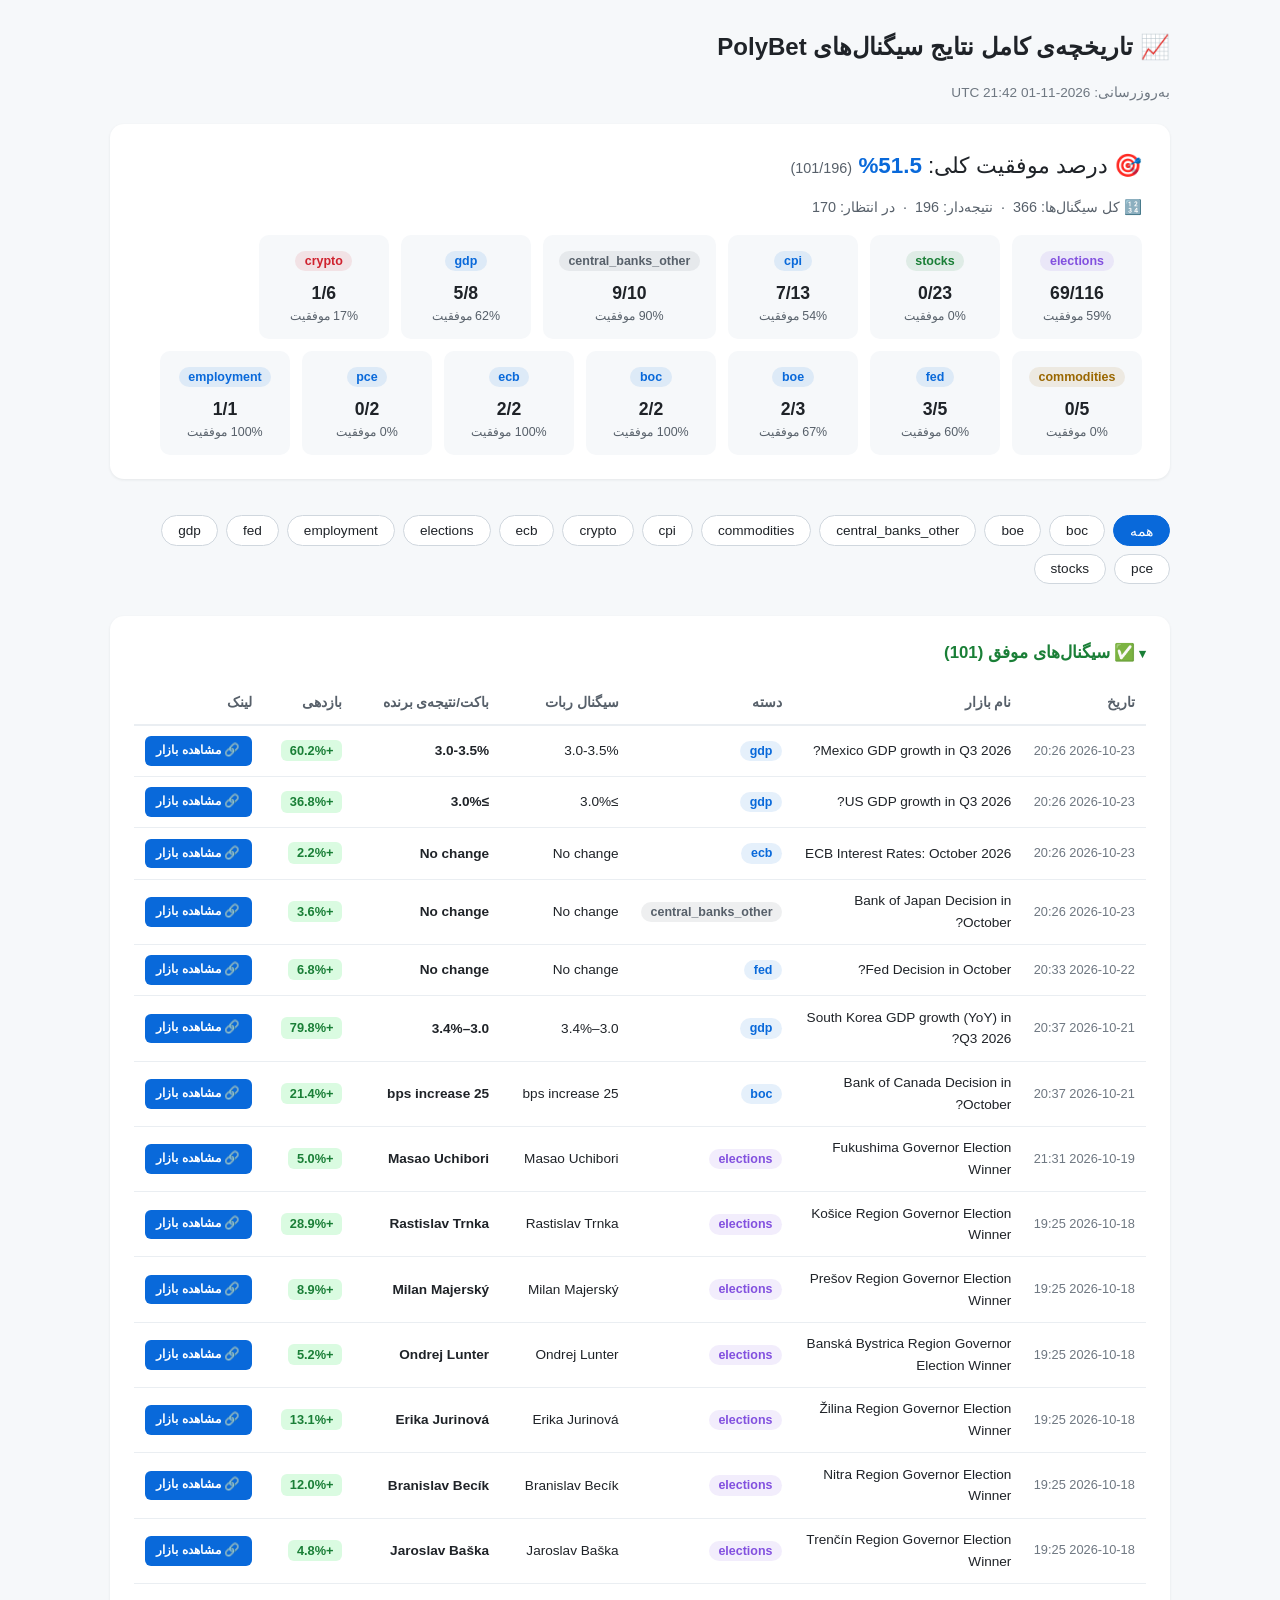
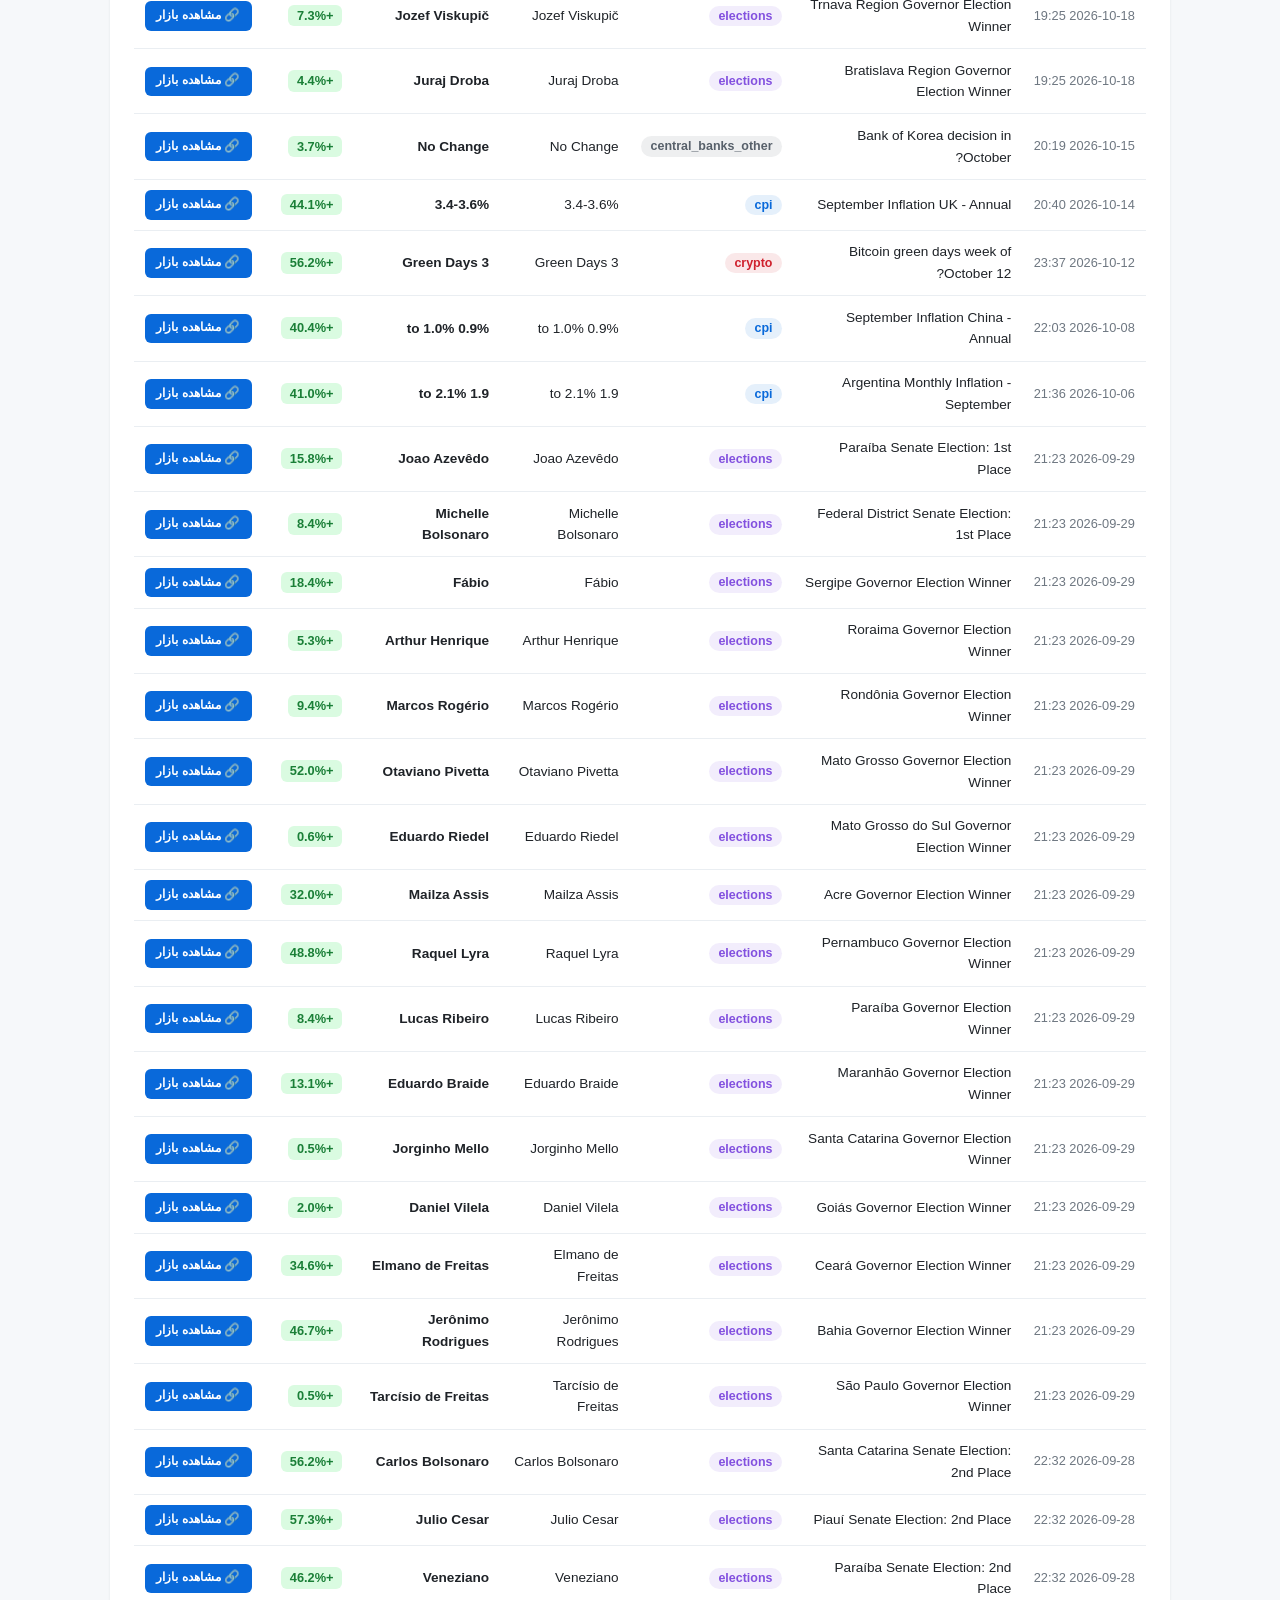
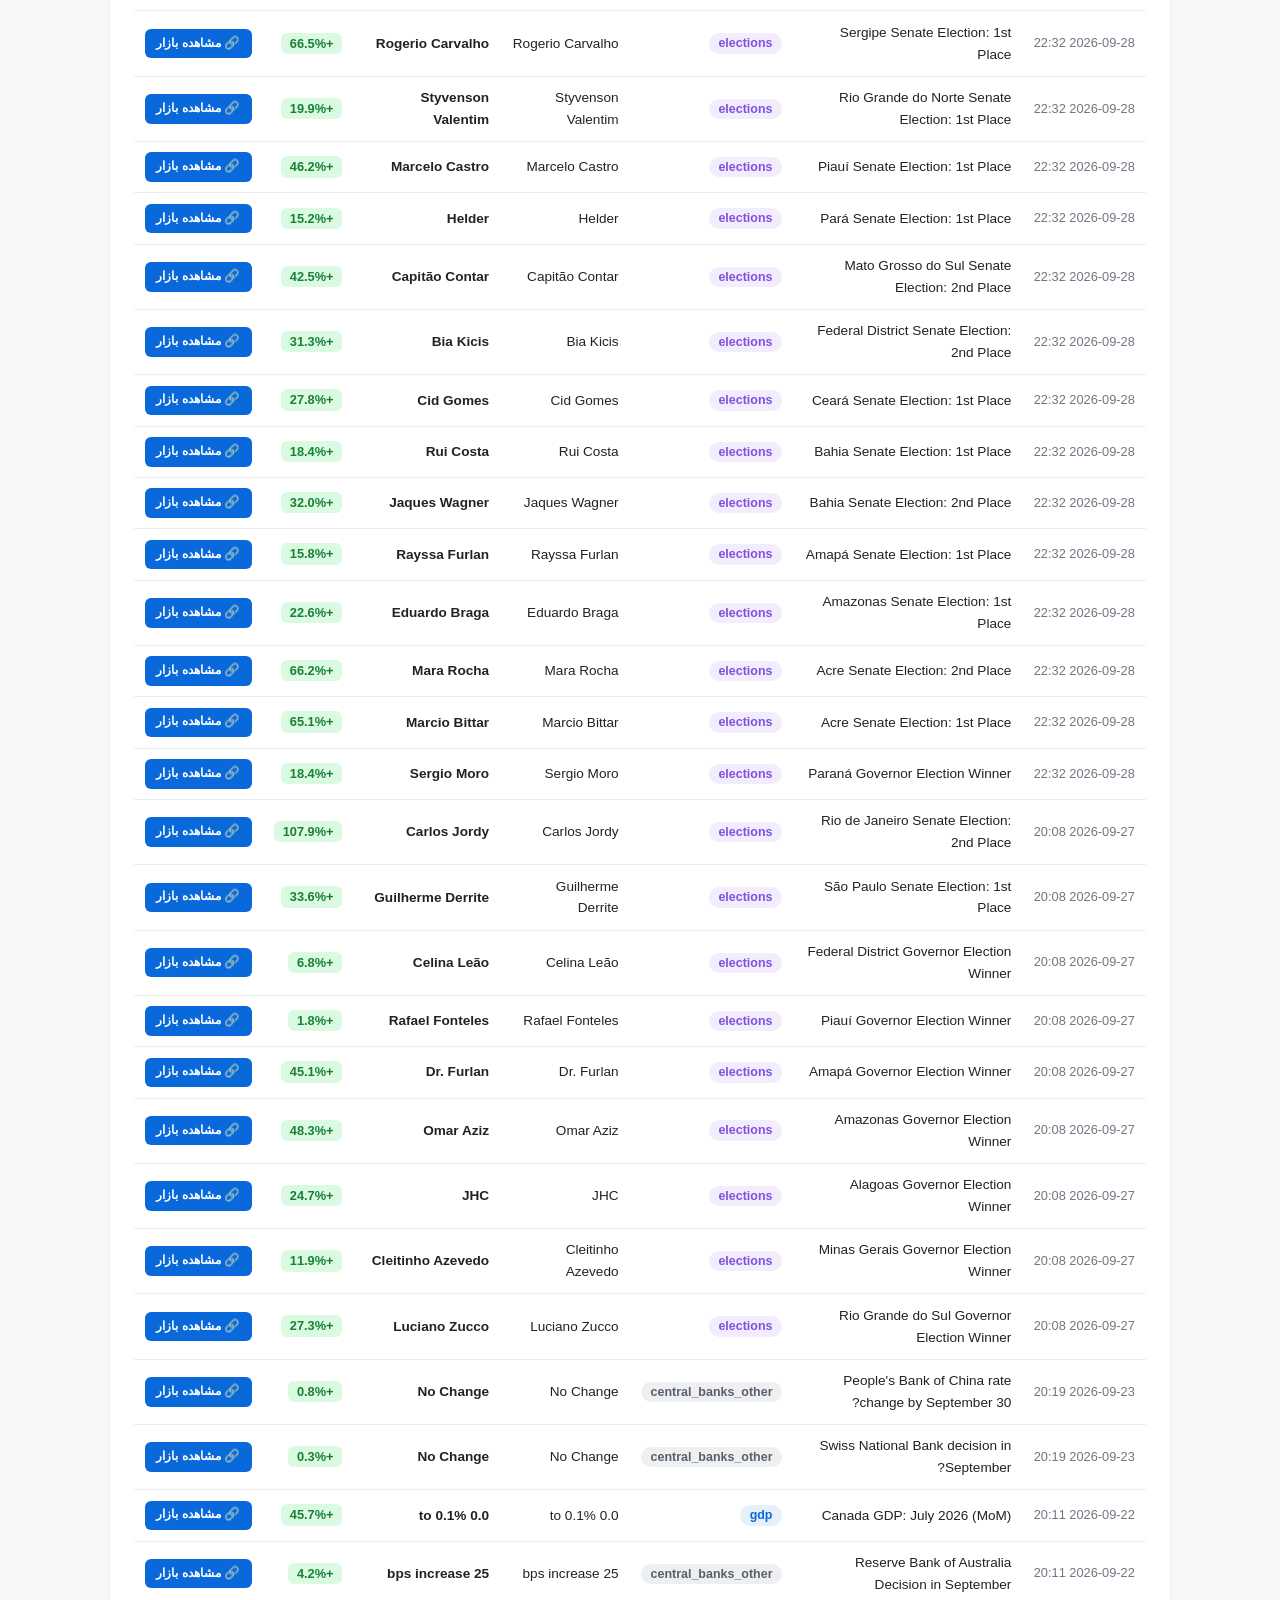
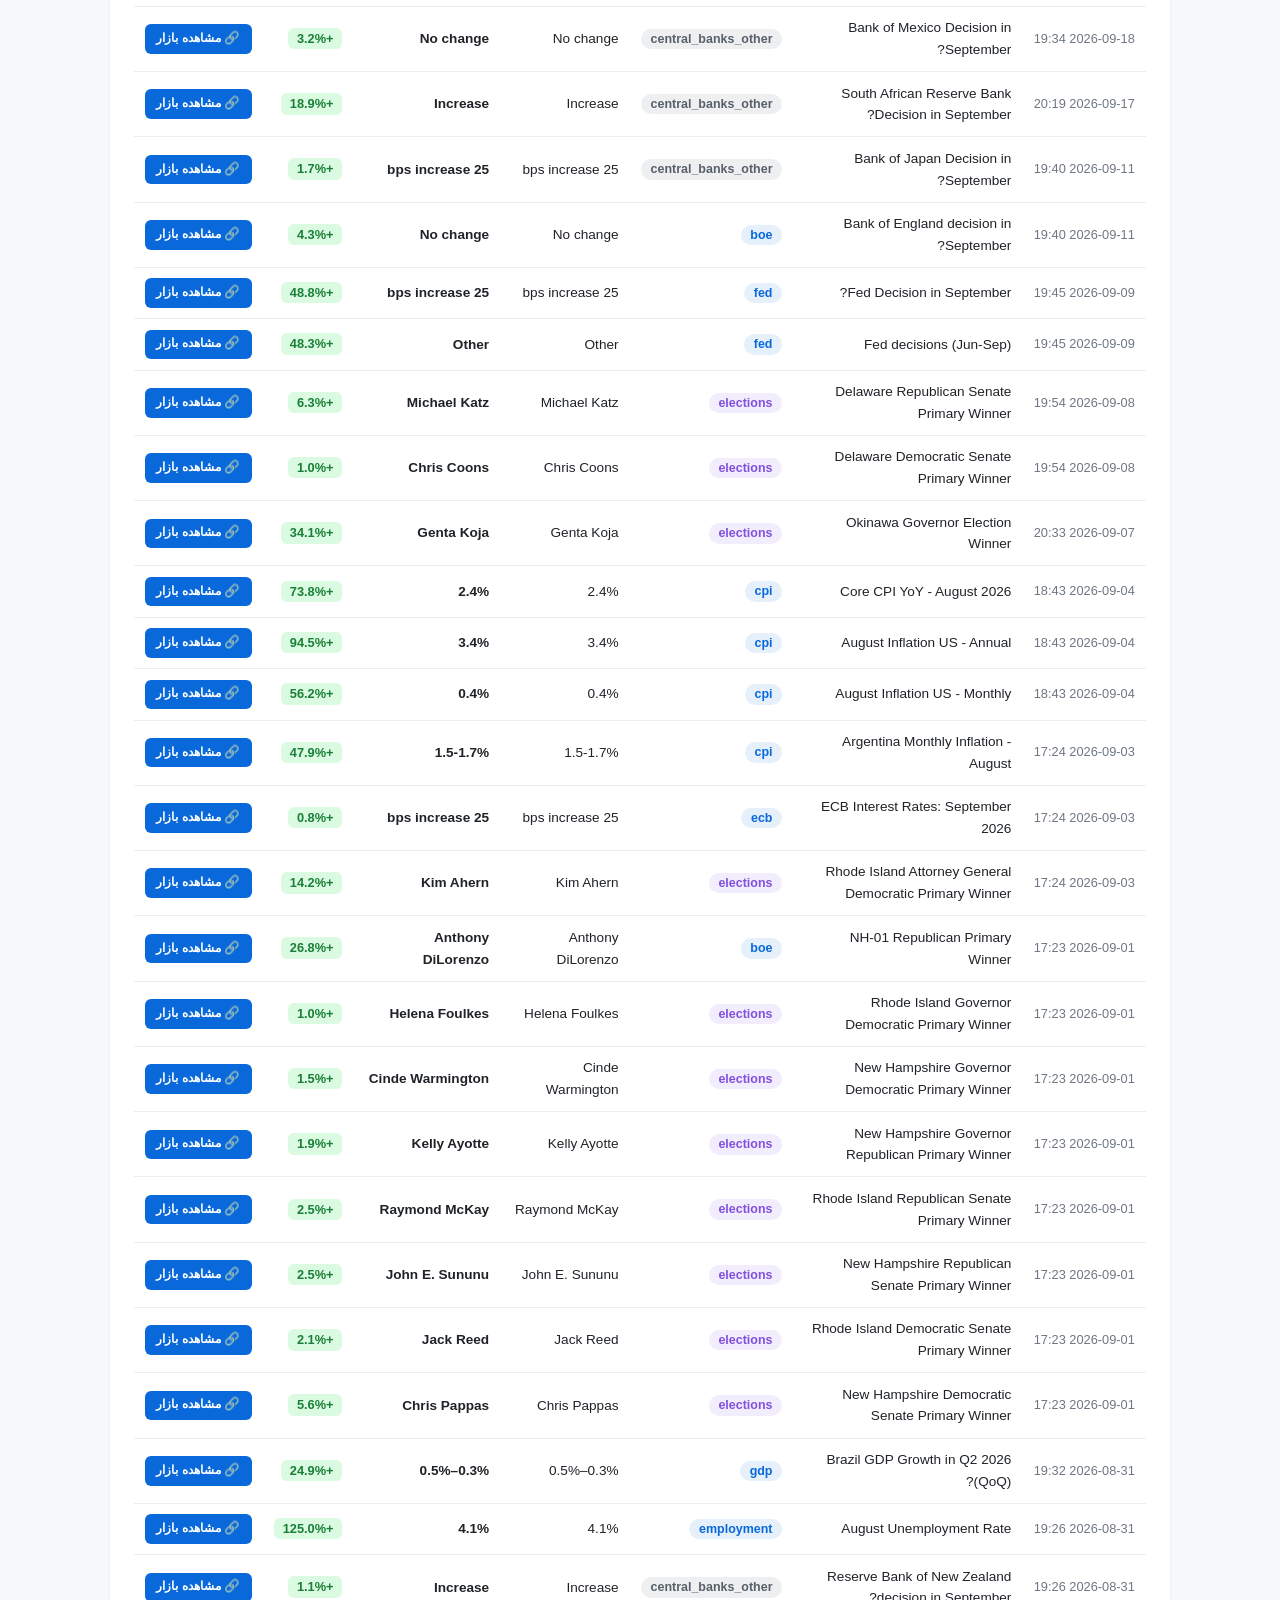
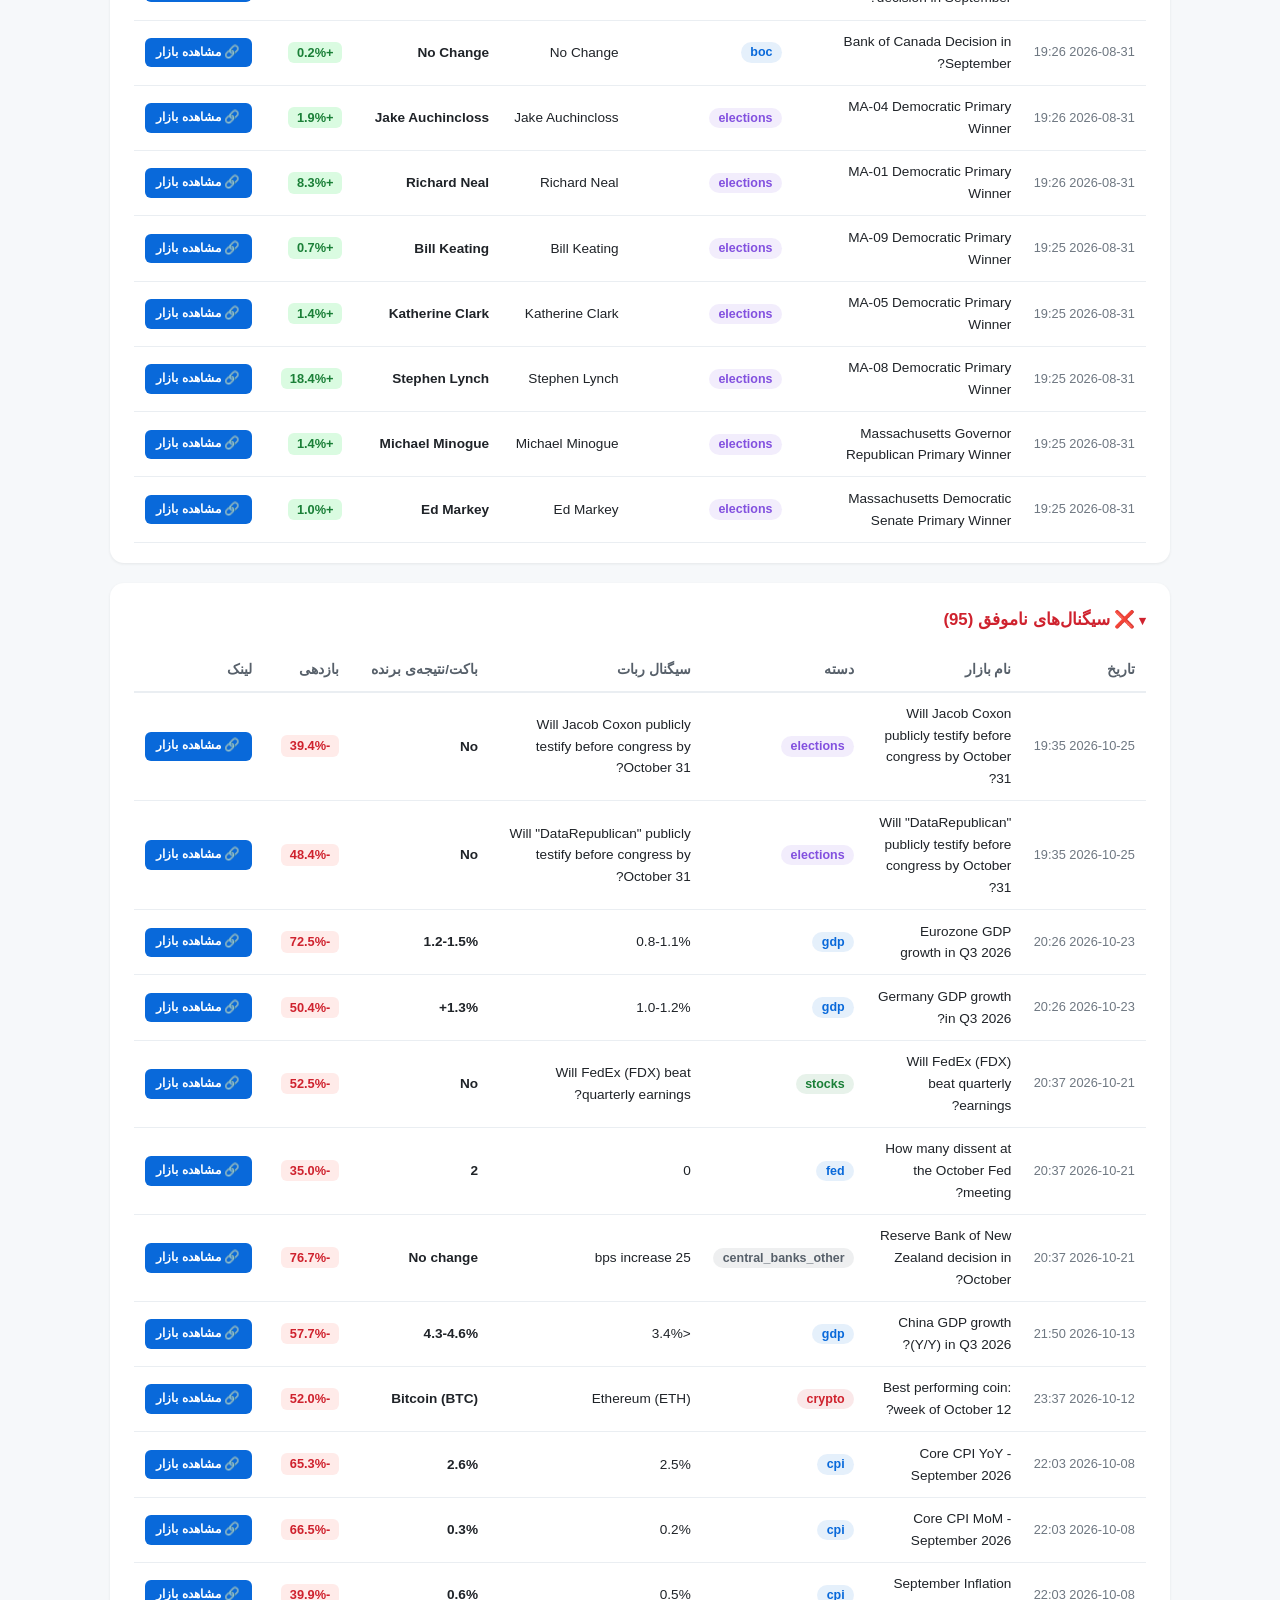
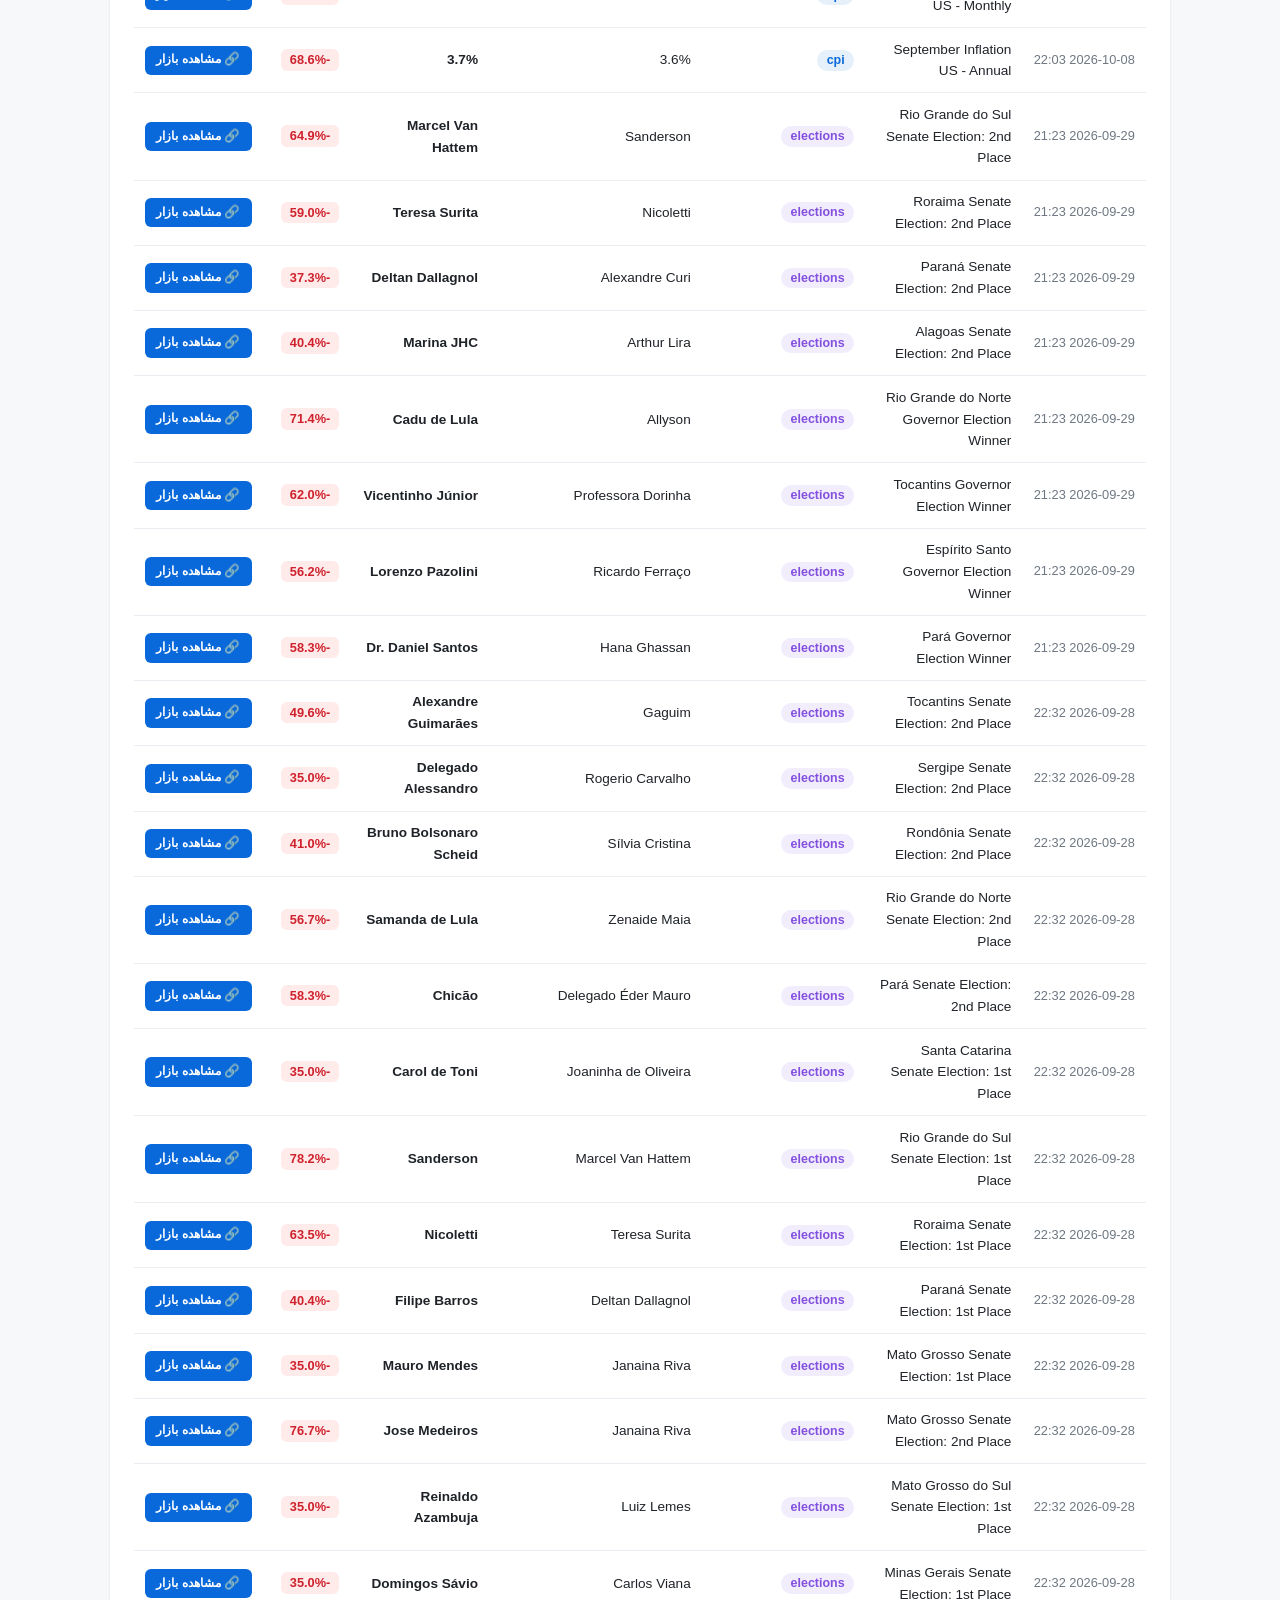
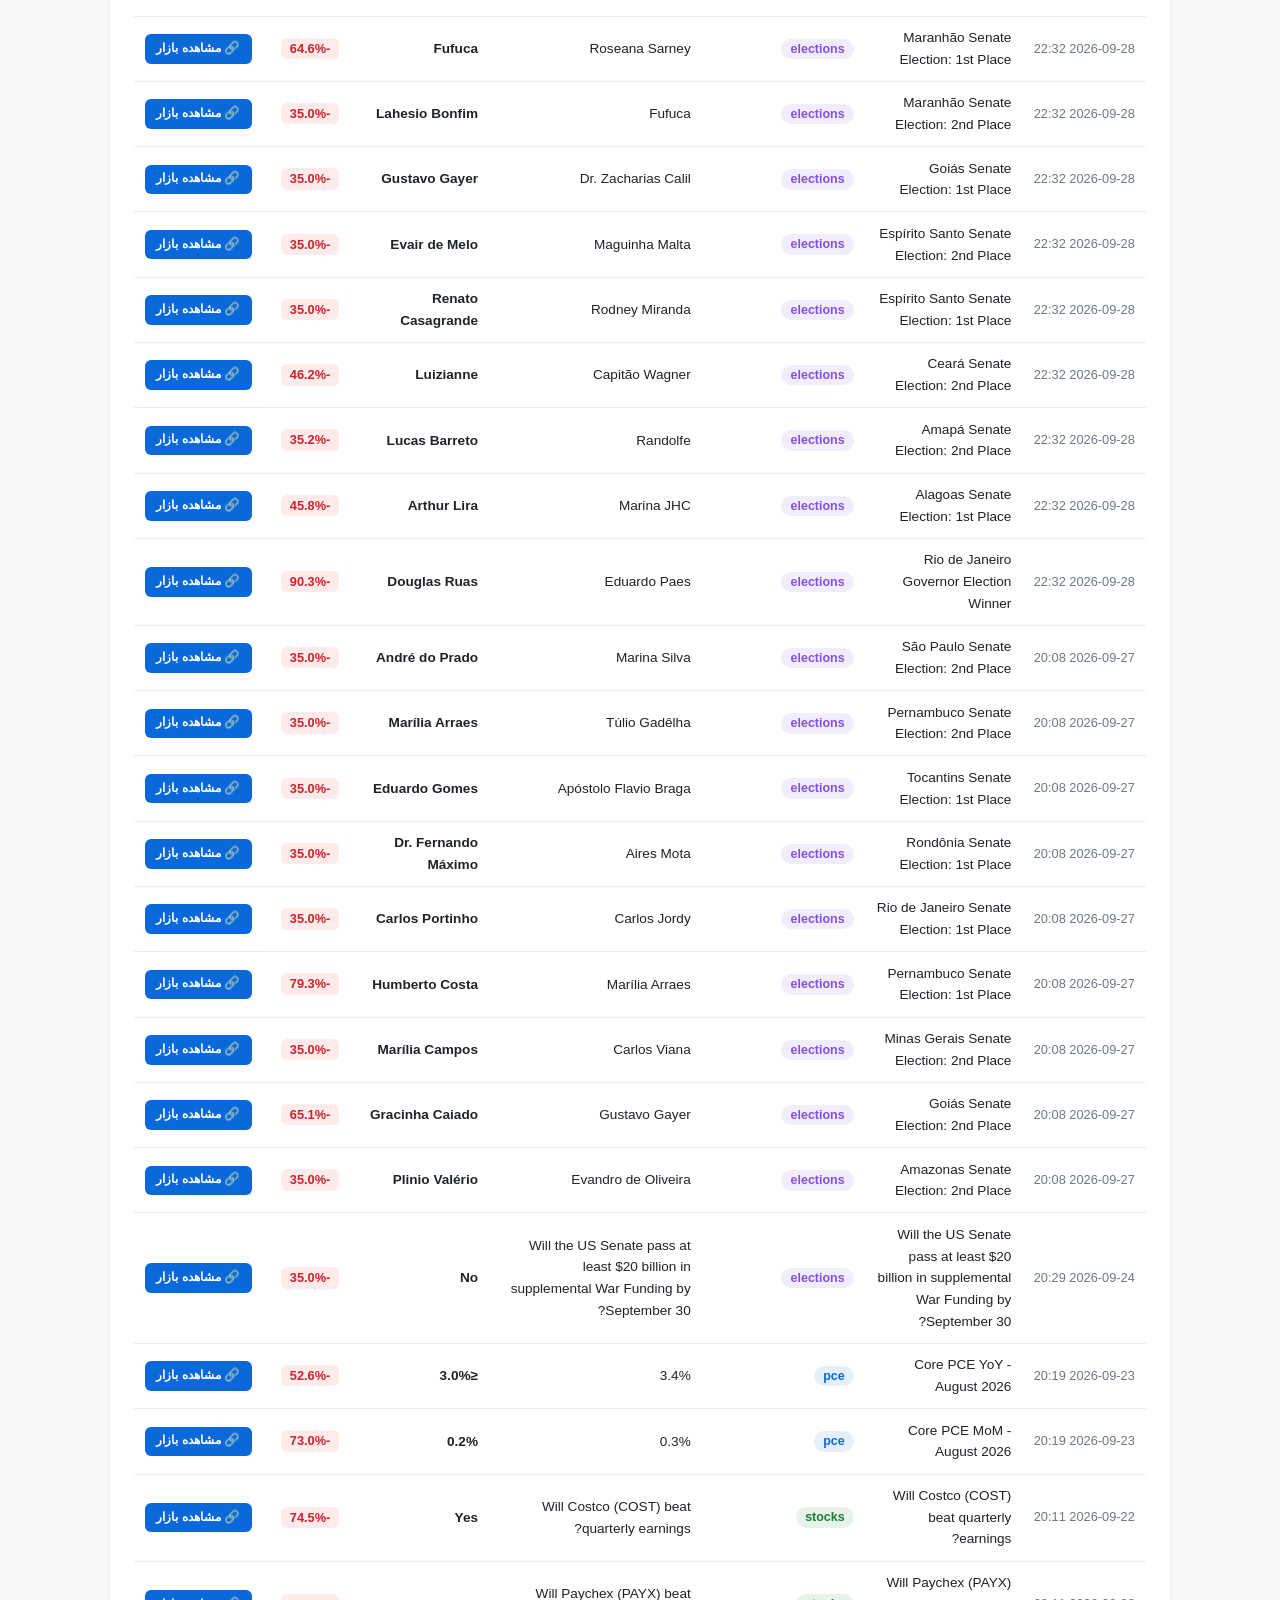
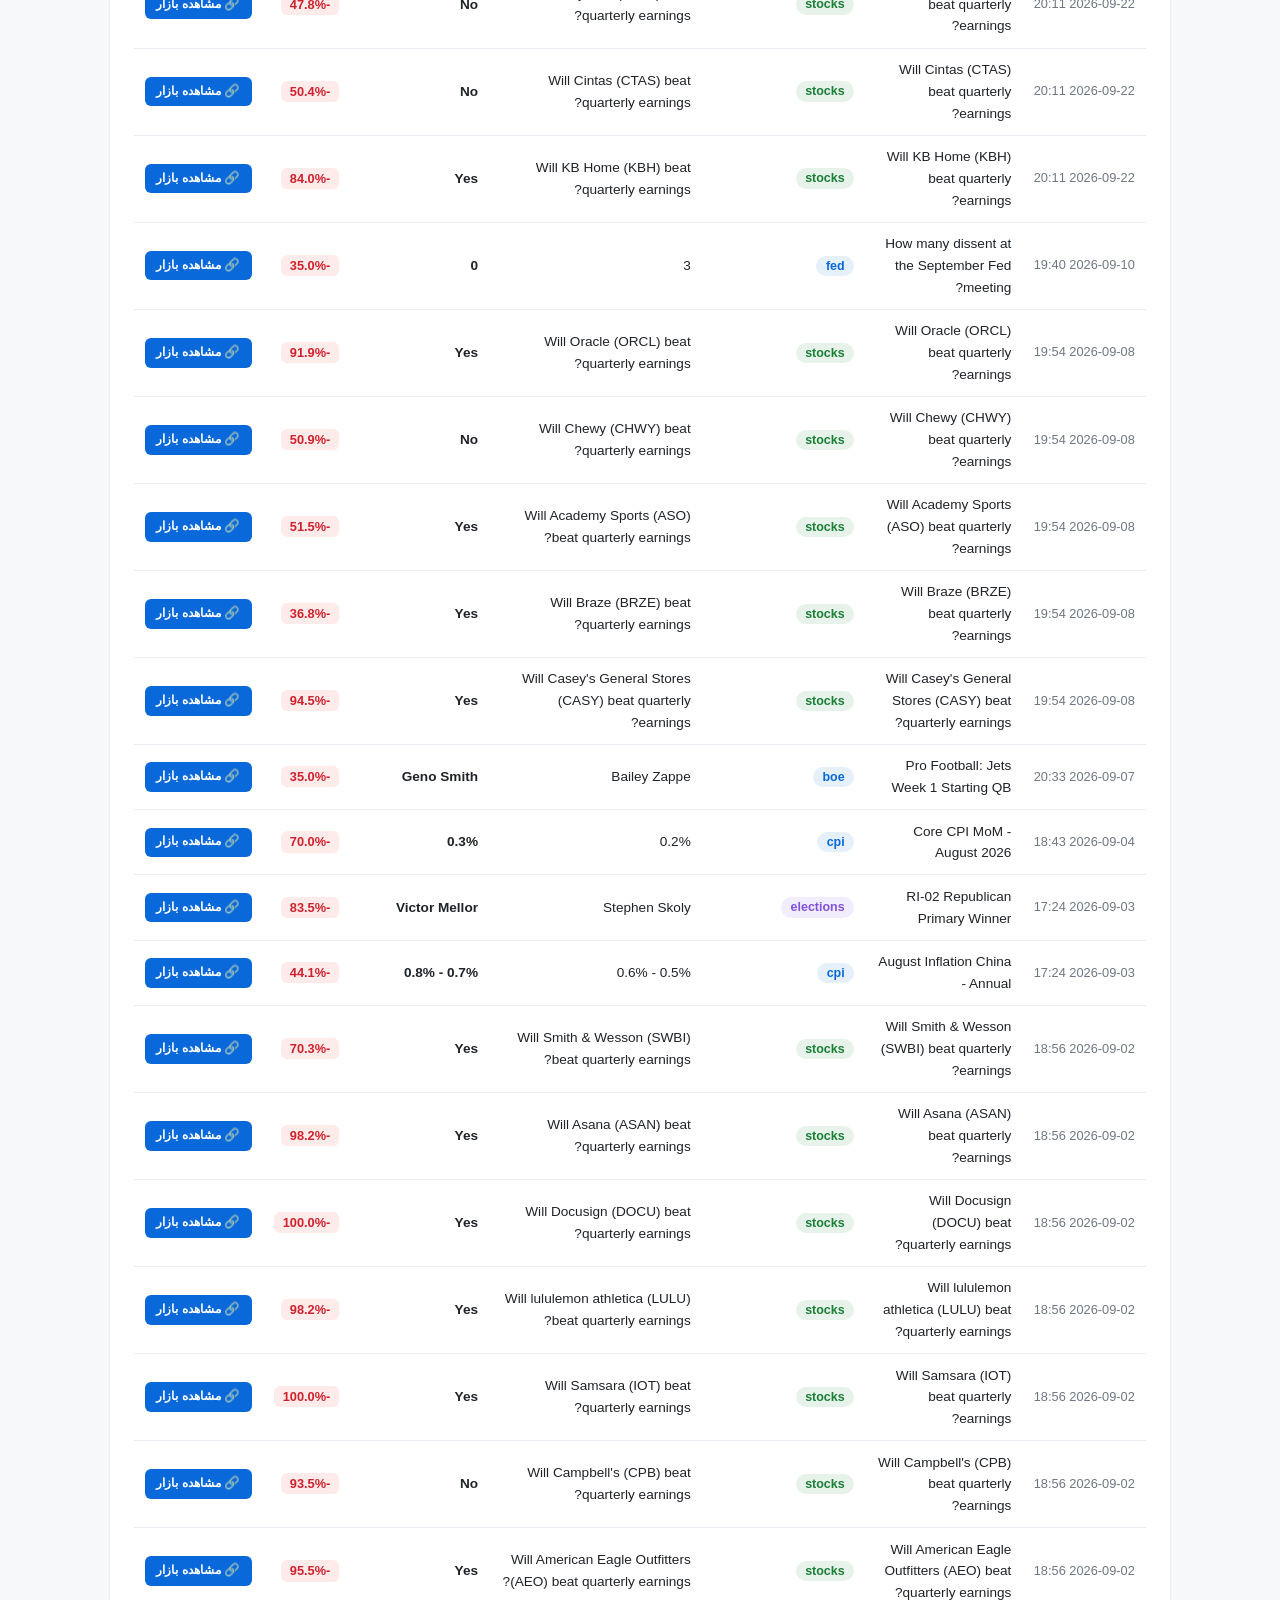
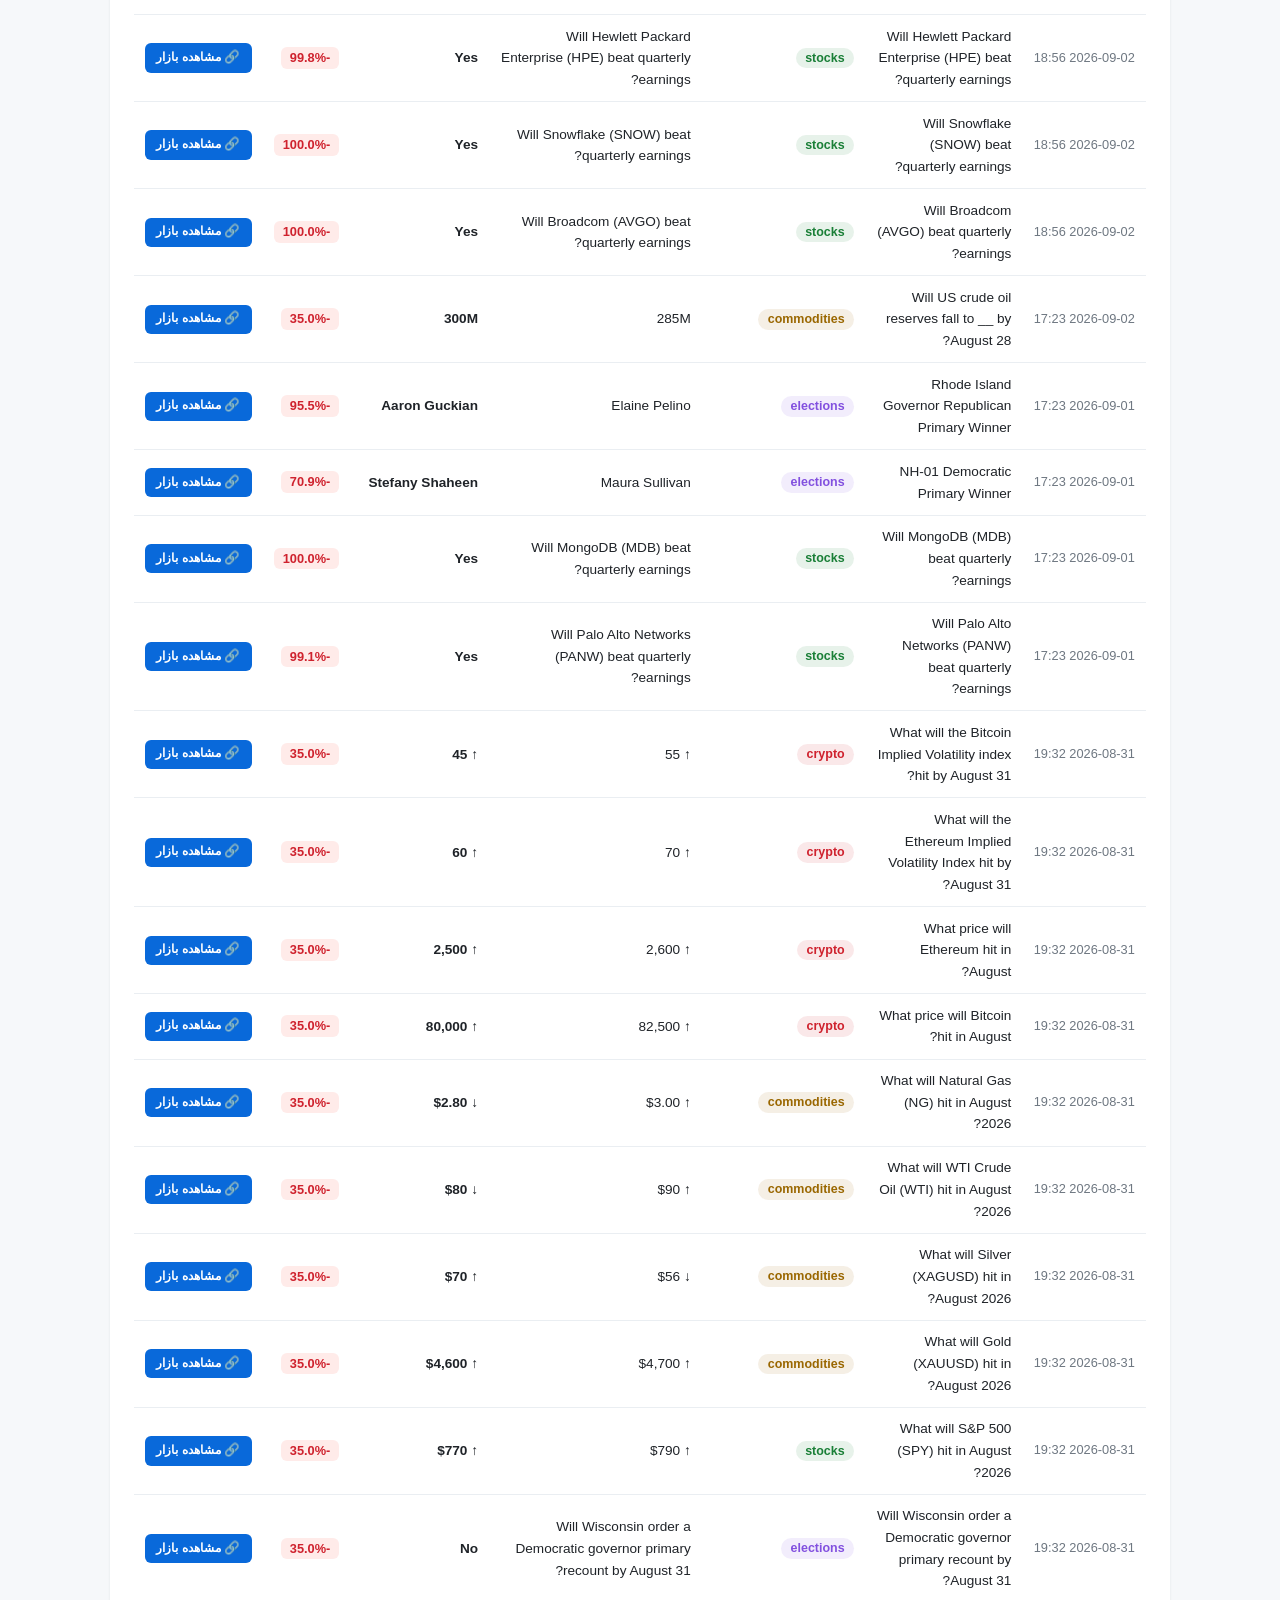
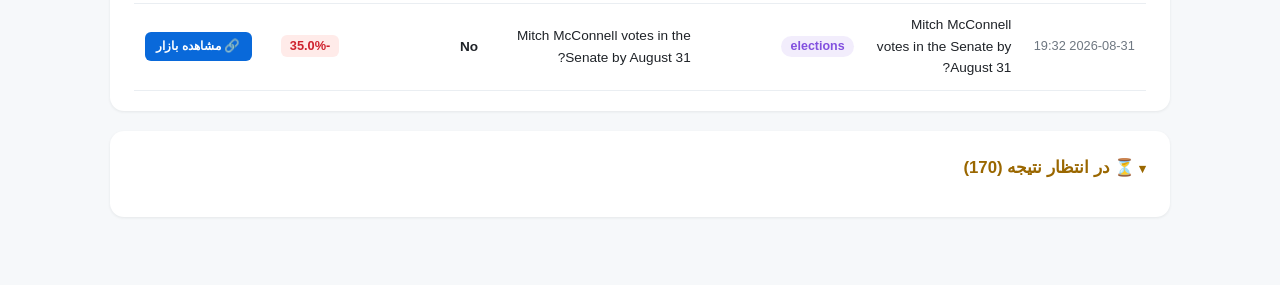
==== commit 99bd5854: "Report run (): 2026-11-01 21:42 UTC" ====
--- a/docs/results.html
+++ b/docs/results.html
@@ -79,23 +79,86 @@
 </head>
 <body>
 <h1>📈 تاریخچه‌ی کامل نتایج سیگنال‌های PolyBet</h1>
-<p class="generated-at">به‌روزرسانی: 2026-10-25 20:23 UTC</p>
+<p class="generated-at">به‌روزرسانی: 2026-11-01 21:42 UTC</p>
 
 <div class="summary-box">
-  <div class="big-stat">🎯 درصد موفقیت کلی: <strong>51.7%</strong> <span style="color:#57606a;font-size:0.9rem">(91/176)</span></div>
-  <div class="sub-stats">🔢 کل سیگنال‌ها: 205 &nbsp;·&nbsp; نتیجه‌دار: 176 &nbsp;·&nbsp; در انتظار: 29</div>
-  <div class="cat-stat-grid"><div class="cat-stat-card"><span class="cat-badge" style="background:#8250df1a;color:#8250df">elections</span><div class="cat-stat-num">66/108</div><div class="cat-stat-rate">61% موفقیت</div></div><div class="cat-stat-card"><span class="cat-badge" style="background:#1a7f371a;color:#1a7f37">stocks</span><div class="cat-stat-num">0/22</div><div class="cat-stat-rate">0% موفقیت</div></div><div class="cat-stat-card"><span class="cat-badge" style="background:#0969da1a;color:#0969da">cpi</span><div class="cat-stat-num">7/13</div><div class="cat-stat-rate">54% موفقیت</div></div><div class="cat-stat-card"><span class="cat-badge" style="background:#57606a1a;color:#57606a">central_banks_other</span><div class="cat-stat-num">8/8</div><div class="cat-stat-rate">100% موفقیت</div></div><div class="cat-stat-card"><span class="cat-badge" style="background:#cf222e1a;color:#cf222e">crypto</span><div class="cat-stat-num">1/6</div><div class="cat-stat-rate">17% موفقیت</div></div><div class="cat-stat-card"><span class="cat-badge" style="background:#9a67001a;color:#9a6700">commodities</span><div class="cat-stat-num">0/5</div><div class="cat-stat-rate">0% موفقیت</div></div><div class="cat-stat-card"><span class="cat-badge" style="background:#0969da1a;color:#0969da">gdp</span><div class="cat-stat-num">2/3</div><div class="cat-stat-rate">67% موفقیت</div></div><div class="cat-stat-card"><span class="cat-badge" style="background:#0969da1a;color:#0969da">boe</span><div class="cat-stat-num">2/3</div><div class="cat-stat-rate">67% موفقیت</div></div><div class="cat-stat-card"><span class="cat-badge" style="background:#0969da1a;color:#0969da">fed</span><div class="cat-stat-num">2/3</div><div class="cat-stat-rate">67% موفقیت</div></div><div class="cat-stat-card"><span class="cat-badge" style="background:#0969da1a;color:#0969da">pce</span><div class="cat-stat-num">0/2</div><div class="cat-stat-rate">0% موفقیت</div></div><div class="cat-stat-card"><span class="cat-badge" style="background:#0969da1a;color:#0969da">boc</span><div class="cat-stat-num">1/1</div><div class="cat-stat-rate">100% موفقیت</div></div><div class="cat-stat-card"><span class="cat-badge" style="background:#0969da1a;color:#0969da">employment</span><div class="cat-stat-num">1/1</div><div class="cat-stat-rate">100% موفقیت</div></div><div class="cat-stat-card"><span class="cat-badge" style="background:#0969da1a;color:#0969da">ecb</span><div class="cat-stat-num">1/1</div><div class="cat-stat-rate">100% موفقیت</div></div></div>
+  <div class="big-stat">🎯 درصد موفقیت کلی: <strong>51.5%</strong> <span style="color:#57606a;font-size:0.9rem">(101/196)</span></div>
+  <div class="sub-stats">🔢 کل سیگنال‌ها: 366 &nbsp;·&nbsp; نتیجه‌دار: 196 &nbsp;·&nbsp; در انتظار: 170</div>
+  <div class="cat-stat-grid"><div class="cat-stat-card"><span class="cat-badge" style="background:#8250df1a;color:#8250df">elections</span><div class="cat-stat-num">69/116</div><div class="cat-stat-rate">59% موفقیت</div></div><div class="cat-stat-card"><span class="cat-badge" style="background:#1a7f371a;color:#1a7f37">stocks</span><div class="cat-stat-num">0/23</div><div class="cat-stat-rate">0% موفقیت</div></div><div class="cat-stat-card"><span class="cat-badge" style="background:#0969da1a;color:#0969da">cpi</span><div class="cat-stat-num">7/13</div><div class="cat-stat-rate">54% موفقیت</div></div><div class="cat-stat-card"><span class="cat-badge" style="background:#57606a1a;color:#57606a">central_banks_other</span><div class="cat-stat-num">9/10</div><div class="cat-stat-rate">90% موفقیت</div></div><div class="cat-stat-card"><span class="cat-badge" style="background:#0969da1a;color:#0969da">gdp</span><div class="cat-stat-num">5/8</div><div class="cat-stat-rate">62% موفقیت</div></div><div class="cat-stat-card"><span class="cat-badge" style="background:#cf222e1a;color:#cf222e">crypto</span><div class="cat-stat-num">1/6</div><div class="cat-stat-rate">17% موفقیت</div></div><div class="cat-stat-card"><span class="cat-badge" style="background:#9a67001a;color:#9a6700">commodities</span><div class="cat-stat-num">0/5</div><div class="cat-stat-rate">0% موفقیت</div></div><div class="cat-stat-card"><span class="cat-badge" style="background:#0969da1a;color:#0969da">fed</span><div class="cat-stat-num">3/5</div><div class="cat-stat-rate">60% موفقیت</div></div><div class="cat-stat-card"><span class="cat-badge" style="background:#0969da1a;color:#0969da">boe</span><div class="cat-stat-num">2/3</div><div class="cat-stat-rate">67% موفقیت</div></div><div class="cat-stat-card"><span class="cat-badge" style="background:#0969da1a;color:#0969da">boc</span><div class="cat-stat-num">2/2</div><div class="cat-stat-rate">100% موفقیت</div></div><div class="cat-stat-card"><span class="cat-badge" style="background:#0969da1a;color:#0969da">ecb</span><div class="cat-stat-num">2/2</div><div class="cat-stat-rate">100% موفقیت</div></div><div class="cat-stat-card"><span class="cat-badge" style="background:#0969da1a;color:#0969da">pce</span><div class="cat-stat-num">0/2</div><div class="cat-stat-rate">0% موفقیت</div></div><div class="cat-stat-card"><span class="cat-badge" style="background:#0969da1a;color:#0969da">employment</span><div class="cat-stat-num">1/1</div><div class="cat-stat-rate">100% موفقیت</div></div></div>
 </div>
 
 <nav class="section-nav"><button type="button" class="nav-btn active" data-target="all" onclick="filterCategory(this)">همه</button><button type="button" class="nav-btn" data-target="boc" onclick="filterCategory(this)">boc</button><button type="button" class="nav-btn" data-target="boe" onclick="filterCategory(this)">boe</button><button type="button" class="nav-btn" data-target="central_banks_other" onclick="filterCategory(this)">central_banks_other</button><button type="button" class="nav-btn" data-target="commodities" onclick="filterCategory(this)">commodities</button><button type="button" class="nav-btn" data-target="cpi" onclick="filterCategory(this)">cpi</button><button type="button" class="nav-btn" data-target="crypto" onclick="filterCategory(this)">crypto</button><button type="button" class="nav-btn" data-target="ecb" onclick="filterCategory(this)">ecb</button><button type="button" class="nav-btn" data-target="elections" onclick="filterCategory(this)">elections</button><button type="button" class="nav-btn" data-target="employment" onclick="filterCategory(this)">employment</button><button type="button" class="nav-btn" data-target="fed" onclick="filterCategory(this)">fed</button><button type="button" class="nav-btn" data-target="gdp" onclick="filterCategory(this)">gdp</button><button type="button" class="nav-btn" data-target="pce" onclick="filterCategory(this)">pce</button><button type="button" class="nav-btn" data-target="stocks" onclick="filterCategory(this)">stocks</button></nav>
 
 <section>
 <details open>
-<summary class="section-title success">✅ سیگنال‌های موفق (91)</summary>
+<summary class="section-title success">✅ سیگنال‌های موفق (101)</summary>
 <div class="table-wrap">
 <table>
 <thead><tr><th>تاریخ</th><th>نام بازار</th><th>دسته</th><th>سیگنال ربات</th><th>باکت/نتیجه‌ی برنده</th><th>بازدهی</th><th>لینک</th></tr></thead>
-<tbody><tr data-category="elections">
+<tbody><tr data-category="gdp">
+<td class="col-date">2026-10-23 20:26</td>
+<td class="col-title">Mexico GDP growth in Q3 2026?</td>
+<td><span class="cat-badge" style="background:#0969da1a;color:#0969da">gdp</span></td>
+<td>3.0-3.5%</td>
+<td><strong>3.0-3.5%</strong></td>
+<td><span class="ret-pill ret-positive">+60.2%</span></td>
+<td><a class="row-link" href="https://polymarket.com/event/mexico-gdp-growth-in-q3-2026" target="_blank" rel="noopener">🔗 مشاهده بازار</a></td>
+</tr>
+<tr data-category="gdp">
+<td class="col-date">2026-10-23 20:26</td>
+<td class="col-title">US GDP growth in Q3 2026?</td>
+<td><span class="cat-badge" style="background:#0969da1a;color:#0969da">gdp</span></td>
+<td>≥3.0%</td>
+<td><strong>≥3.0%</strong></td>
+<td><span class="ret-pill ret-positive">+36.8%</span></td>
+<td><a class="row-link" href="https://polymarket.com/event/us-gdp-growth-in-q3-2026-20260730144539767" target="_blank" rel="noopener">🔗 مشاهده بازار</a></td>
+</tr>
+<tr data-category="ecb">
+<td class="col-date">2026-10-23 20:26</td>
+<td class="col-title">ECB Interest Rates: October 2026</td>
+<td><span class="cat-badge" style="background:#0969da1a;color:#0969da">ecb</span></td>
+<td>No change</td>
+<td><strong>No change</strong></td>
+<td><span class="ret-pill ret-positive">+2.2%</span></td>
+<td><a class="row-link" href="https://polymarket.com/event/ecb-interest-rates-october-2026-20260723225848778" target="_blank" rel="noopener">🔗 مشاهده بازار</a></td>
+</tr>
+<tr data-category="central_banks_other">
+<td class="col-date">2026-10-23 20:26</td>
+<td class="col-title">Bank of Japan Decision in October?</td>
+<td><span class="cat-badge" style="background:#57606a1a;color:#57606a">central_banks_other</span></td>
+<td>No change</td>
+<td><strong>No change</strong></td>
+<td><span class="ret-pill ret-positive">+3.6%</span></td>
+<td><a class="row-link" href="https://polymarket.com/event/bank-of-japan-decision-in-october-20260731151537" target="_blank" rel="noopener">🔗 مشاهده بازار</a></td>
+</tr>
+<tr data-category="fed">
+<td class="col-date">2026-10-22 20:33</td>
+<td class="col-title">Fed Decision in October?</td>
+<td><span class="cat-badge" style="background:#0969da1a;color:#0969da">fed</span></td>
+<td>No change</td>
+<td><strong>No change</strong></td>
+<td><span class="ret-pill ret-positive">+6.8%</span></td>
+<td><a class="row-link" href="https://polymarket.com/event/fed-decision-in-october-20260617190323537" target="_blank" rel="noopener">🔗 مشاهده بازار</a></td>
+</tr>
+<tr data-category="gdp">
+<td class="col-date">2026-10-21 20:37</td>
+<td class="col-title">South Korea GDP growth (YoY) in Q3 2026?</td>
+<td><span class="cat-badge" style="background:#0969da1a;color:#0969da">gdp</span></td>
+<td>3.0–3.4%</td>
+<td><strong>3.0–3.4%</strong></td>
+<td><span class="ret-pill ret-positive">+79.8%</span></td>
+<td><a class="row-link" href="https://polymarket.com/event/south-korea-gdp-growth-yoy-in-q3-2026-20260723231127764" target="_blank" rel="noopener">🔗 مشاهده بازار</a></td>
+</tr>
+<tr data-category="boc">
+<td class="col-date">2026-10-21 20:37</td>
+<td class="col-title">Bank of Canada Decision in October?</td>
+<td><span class="cat-badge" style="background:#0969da1a;color:#0969da">boc</span></td>
+<td>25 bps increase</td>
+<td><strong>25 bps increase</strong></td>
+<td><span class="ret-pill ret-positive">+21.4%</span></td>
+<td><a class="row-link" href="https://polymarket.com/event/bank-of-canada-decision-in-october-20260715203359314" target="_blank" rel="noopener">🔗 مشاهده بازار</a></td>
+</tr>
+<tr data-category="elections">
 <td class="col-date">2026-10-19 21:31</td>
 <td class="col-title">Fukushima Governor Election Winner</td>
 <td><span class="cat-badge" style="background:#8250df1a;color:#8250df">elections</span></td>
@@ -286,6 +349,15 @@
 </tr>
 <tr data-category="elections">
 <td class="col-date">2026-09-29 21:23</td>
+<td class="col-title">Acre Governor Election Winner</td>
+<td><span class="cat-badge" style="background:#8250df1a;color:#8250df">elections</span></td>
+<td>Mailza Assis</td>
+<td><strong>Mailza Assis</strong></td>
+<td><span class="ret-pill ret-positive">+32.0%</span></td>
+<td><a class="row-link" href="https://polymarket.com/event/acre-governor-election-winner" target="_blank" rel="noopener">🔗 مشاهده بازار</a></td>
+</tr>
+<tr data-category="elections">
+<td class="col-date">2026-09-29 21:23</td>
 <td class="col-title">Pernambuco Governor Election Winner</td>
 <td><span class="cat-badge" style="background:#8250df1a;color:#8250df">elections</span></td>
 <td>Raquel Lyra</td>
@@ -529,6 +601,15 @@
 </tr>
 <tr data-category="elections">
 <td class="col-date">2026-09-27 20:08</td>
+<td class="col-title">Federal District Governor Election Winner</td>
+<td><span class="cat-badge" style="background:#8250df1a;color:#8250df">elections</span></td>
+<td>Celina Leão</td>
+<td><strong>Celina Leão</strong></td>
+<td><span class="ret-pill ret-positive">+6.8%</span></td>
+<td><a class="row-link" href="https://polymarket.com/event/federal-district-governor-election-winner" target="_blank" rel="noopener">🔗 مشاهده بازار</a></td>
+</tr>
+<tr data-category="elections">
+<td class="col-date">2026-09-27 20:08</td>
 <td class="col-title">Piauí Governor Election Winner</td>
 <td><span class="cat-badge" style="background:#8250df1a;color:#8250df">elections</span></td>
 <td>Rafael Fonteles</td>
@@ -544,6 +625,15 @@
 <td><strong>Dr. Furlan</strong></td>
 <td><span class="ret-pill ret-positive">+45.1%</span></td>
 <td><a class="row-link" href="https://polymarket.com/event/amapa-governor-election-winner" target="_blank" rel="noopener">🔗 مشاهده بازار</a></td>
+</tr>
+<tr data-category="elections">
+<td class="col-date">2026-09-27 20:08</td>
+<td class="col-title">Amazonas Governor Election Winner</td>
+<td><span class="cat-badge" style="background:#8250df1a;color:#8250df">elections</span></td>
+<td>Omar Aziz</td>
+<td><strong>Omar Aziz</strong></td>
+<td><span class="ret-pill ret-positive">+48.3%</span></td>
+<td><a class="row-link" href="https://polymarket.com/event/amazonas-governor-election-winner" target="_blank" rel="noopener">🔗 مشاهده بازار</a></td>
 </tr>
 <tr data-category="elections">
 <td class="col-date">2026-09-27 20:08</td>
@@ -921,11 +1011,74 @@
 
 <section>
 <details open>
-<summary class="section-title failure">❌ سیگنال‌های ناموفق (85)</summary>
+<summary class="section-title failure">❌ سیگنال‌های ناموفق (95)</summary>
 <div class="table-wrap">
 <table>
 <thead><tr><th>تاریخ</th><th>نام بازار</th><th>دسته</th><th>سیگنال ربات</th><th>باکت/نتیجه‌ی برنده</th><th>بازدهی</th><th>لینک</th></tr></thead>
-<tbody><tr data-category="gdp">
+<tbody><tr data-category="elections">
+<td class="col-date">2026-10-25 19:35</td>
+<td class="col-title">Will Jacob Coxon publicly testify before congress by October 31?</td>
+<td><span class="cat-badge" style="background:#8250df1a;color:#8250df">elections</span></td>
+<td>Will Jacob Coxon publicly testify before congress by October 31?</td>
+<td><strong>No</strong></td>
+<td><span class="ret-pill ret-negative">-39.4%</span></td>
+<td><a class="row-link" href="https://polymarket.com/event/will-jacob-coxon-publicly-testify-before-congress-by-october-31" target="_blank" rel="noopener">🔗 مشاهده بازار</a></td>
+</tr>
+<tr data-category="elections">
+<td class="col-date">2026-10-25 19:35</td>
+<td class="col-title">Will &quot;DataRepublican&quot; publicly testify before congress by October 31?</td>
+<td><span class="cat-badge" style="background:#8250df1a;color:#8250df">elections</span></td>
+<td>Will &quot;DataRepublican&quot; publicly testify before congress by October 31?</td>
+<td><strong>No</strong></td>
+<td><span class="ret-pill ret-negative">-48.4%</span></td>
+<td><a class="row-link" href="https://polymarket.com/event/will-datarepublican-publicly-testify-before-congress-by-october-31" target="_blank" rel="noopener">🔗 مشاهده بازار</a></td>
+</tr>
+<tr data-category="gdp">
+<td class="col-date">2026-10-23 20:26</td>
+<td class="col-title">Eurozone GDP growth in Q3 2026</td>
+<td><span class="cat-badge" style="background:#0969da1a;color:#0969da">gdp</span></td>
+<td>0.8-1.1%</td>
+<td><strong>1.2-1.5%</strong></td>
+<td><span class="ret-pill ret-negative">-72.5%</span></td>
+<td><a class="row-link" href="https://polymarket.com/event/eurozone-gdp-growth-in-q3-2026" target="_blank" rel="noopener">🔗 مشاهده بازار</a></td>
+</tr>
+<tr data-category="gdp">
+<td class="col-date">2026-10-23 20:26</td>
+<td class="col-title">Germany GDP growth in Q3 2026?</td>
+<td><span class="cat-badge" style="background:#0969da1a;color:#0969da">gdp</span></td>
+<td>1.0-1.2%</td>
+<td><strong>1.3%+</strong></td>
+<td><span class="ret-pill ret-negative">-50.4%</span></td>
+<td><a class="row-link" href="https://polymarket.com/event/germany-gdp-growth-in-q3-2026" target="_blank" rel="noopener">🔗 مشاهده بازار</a></td>
+</tr>
+<tr data-category="stocks">
+<td class="col-date">2026-10-21 20:37</td>
+<td class="col-title">Will FedEx (FDX) beat quarterly earnings?</td>
+<td><span class="cat-badge" style="background:#1a7f371a;color:#1a7f37">stocks</span></td>
+<td>Will FedEx (FDX) beat quarterly earnings?</td>
+<td><strong>No</strong></td>
+<td><span class="ret-pill ret-negative">-52.5%</span></td>
+<td><a class="row-link" href="https://polymarket.com/event/fdx-quarterly-earnings-nongaap-eps-09-16-2026-4pt05" target="_blank" rel="noopener">🔗 مشاهده بازار</a></td>
+</tr>
+<tr data-category="fed">
+<td class="col-date">2026-10-21 20:37</td>
+<td class="col-title">How many dissent at the October Fed meeting?</td>
+<td><span class="cat-badge" style="background:#0969da1a;color:#0969da">fed</span></td>
+<td>0</td>
+<td><strong>2</strong></td>
+<td><span class="ret-pill ret-negative">-35.0%</span></td>
+<td><a class="row-link" href="https://polymarket.com/event/how-many-dissent-at-the-october-fed-meeting" target="_blank" rel="noopener">🔗 مشاهده بازار</a></td>
+</tr>
+<tr data-category="central_banks_other">
+<td class="col-date">2026-10-21 20:37</td>
+<td class="col-title">Reserve Bank of New Zealand decision in October?</td>
+<td><span class="cat-badge" style="background:#57606a1a;color:#57606a">central_banks_other</span></td>
+<td>25 bps increase</td>
+<td><strong>No change</strong></td>
+<td><span class="ret-pill ret-negative">-76.7%</span></td>
+<td><a class="row-link" href="https://polymarket.com/event/reserve-bank-of-new-zealand-decision-in-october-20260729164521631" target="_blank" rel="noopener">🔗 مشاهده بازار</a></td>
+</tr>
+<tr data-category="gdp">
 <td class="col-date">2026-10-13 21:50</td>
 <td class="col-title">China GDP growth (Y/Y) in Q3 2026?</td>
 <td><span class="cat-badge" style="background:#0969da1a;color:#0969da">gdp</span></td>
@@ -1014,6 +1167,33 @@
 <td><strong>Marina JHC</strong></td>
 <td><span class="ret-pill ret-negative">-40.4%</span></td>
 <td><a class="row-link" href="https://polymarket.com/event/alagoas-senate-election-2nd-place" target="_blank" rel="noopener">🔗 مشاهده بازار</a></td>
+</tr>
+<tr data-category="elections">
+<td class="col-date">2026-09-29 21:23</td>
+<td class="col-title">Rio Grande do Norte Governor Election Winner</td>
+<td><span class="cat-badge" style="background:#8250df1a;color:#8250df">elections</span></td>
+<td>Allyson</td>
+<td><strong>Cadu de Lula</strong></td>
+<td><span class="ret-pill ret-negative">-71.4%</span></td>
+<td><a class="row-link" href="https://polymarket.com/event/rio-grande-do-norte-governor-election-winner" target="_blank" rel="noopener">🔗 مشاهده بازار</a></td>
+</tr>
+<tr data-category="elections">
+<td class="col-date">2026-09-29 21:23</td>
+<td class="col-title">Tocantins Governor Election Winner</td>
+<td><span class="cat-badge" style="background:#8250df1a;color:#8250df">elections</span></td>
+<td>Professora Dorinha</td>
+<td><strong>Vicentinho Júnior</strong></td>
+<td><span class="ret-pill ret-negative">-62.0%</span></td>
+<td><a class="row-link" href="https://polymarket.com/event/tocantins-governor-election-winner" target="_blank" rel="noopener">🔗 مشاهده بازار</a></td>
+</tr>
+<tr data-category="elections">
+<td class="col-date">2026-09-29 21:23</td>
+<td class="col-title">Espírito Santo Governor Election Winner </td>
+<td><span class="cat-badge" style="background:#8250df1a;color:#8250df">elections</span></td>
+<td>Ricardo Ferraço</td>
+<td><strong>Lorenzo Pazolini</strong></td>
+<td><span class="ret-pill ret-negative">-56.2%</span></td>
+<td><a class="row-link" href="https://polymarket.com/event/espirito-santo-governor-election-winner-20260611183840001" target="_blank" rel="noopener">🔗 مشاهده بازار</a></td>
 </tr>
 <tr data-category="elections">
 <td class="col-date">2026-09-29 21:23</td>
@@ -1697,27 +1877,1458 @@
 
 <section>
 <details>
-<summary class="section-title pending">⏳ در انتظار نتیجه (29)</summary>
+<summary class="section-title pending">⏳ در انتظار نتیجه (170)</summary>
 <div class="table-wrap">
 <table>
 <thead><tr><th>تاریخ</th><th>نام بازار</th><th>دسته</th><th>سیگنال ربات</th><th>باکت/نتیجه‌ی برنده</th><th>بازدهی</th><th>لینک</th></tr></thead>
 <tbody><tr data-category="elections">
-<td class="col-date">2026-10-25 19:35</td>
-<td class="col-title">Will Jacob Coxon publicly testify before congress by October 31?</td>
-<td><span class="cat-badge" style="background:#8250df1a;color:#8250df">elections</span></td>
-<td>Will Jacob Coxon publicly testify before congress by October 31?</td>
-<td><strong>—</strong></td>
-<td><span class="ret-pill ret-neutral">—</span></td>
-<td><a class="row-link" href="https://polymarket.com/event/will-jacob-coxon-publicly-testify-before-congress-by-october-31" target="_blank" rel="noopener">🔗 مشاهده بازار</a></td>
-</tr>
-<tr data-category="elections">
-<td class="col-date">2026-10-25 19:35</td>
-<td class="col-title">Will &quot;DataRepublican&quot; publicly testify before congress by October 31?</td>
-<td><span class="cat-badge" style="background:#8250df1a;color:#8250df">elections</span></td>
-<td>Will &quot;DataRepublican&quot; publicly testify before congress by October 31?</td>
-<td><strong>—</strong></td>
-<td><span class="ret-pill ret-neutral">—</span></td>
-<td><a class="row-link" href="https://polymarket.com/event/will-datarepublican-publicly-testify-before-congress-by-october-31" target="_blank" rel="noopener">🔗 مشاهده بازار</a></td>
+<td class="col-date">2026-11-01 21:10</td>
+<td class="col-title">New Zealand Election: 2nd Place</td>
+<td><span class="cat-badge" style="background:#8250df1a;color:#8250df">elections</span></td>
+<td>Labour Party</td>
+<td><strong>—</strong></td>
+<td><span class="ret-pill ret-neutral">—</span></td>
+<td><a class="row-link" href="https://polymarket.com/event/new-zealand-election-2nd-place-393" target="_blank" rel="noopener">🔗 مشاهده بازار</a></td>
+</tr>
+<tr data-category="elections">
+<td class="col-date">2026-11-01 21:10</td>
+<td class="col-title">New Zealand Election: 3rd Place</td>
+<td><span class="cat-badge" style="background:#8250df1a;color:#8250df">elections</span></td>
+<td>Green Party</td>
+<td><strong>—</strong></td>
+<td><span class="ret-pill ret-neutral">—</span></td>
+<td><a class="row-link" href="https://polymarket.com/event/new-zealand-election-3rd-place" target="_blank" rel="noopener">🔗 مشاهده بازار</a></td>
+</tr>
+<tr data-category="elections">
+<td class="col-date">2026-11-01 21:10</td>
+<td class="col-title">NZ Election: Labour Party # of seats?</td>
+<td><span class="cat-badge" style="background:#8250df1a;color:#8250df">elections</span></td>
+<td>30-34</td>
+<td><strong>—</strong></td>
+<td><span class="ret-pill ret-neutral">—</span></td>
+<td><a class="row-link" href="https://polymarket.com/event/nz-election-labour-party-of-seats" target="_blank" rel="noopener">🔗 مشاهده بازار</a></td>
+</tr>
+<tr data-category="elections">
+<td class="col-date">2026-11-01 21:10</td>
+<td class="col-title">NZ Election: National Party # of seats?</td>
+<td><span class="cat-badge" style="background:#8250df1a;color:#8250df">elections</span></td>
+<td>35-39</td>
+<td><strong>—</strong></td>
+<td><span class="ret-pill ret-neutral">—</span></td>
+<td><a class="row-link" href="https://polymarket.com/event/nz-election-national-party-of-seats" target="_blank" rel="noopener">🔗 مشاهده بازار</a></td>
+</tr>
+<tr data-category="elections">
+<td class="col-date">2026-11-01 21:10</td>
+<td class="col-title">New Zealand legislative election winner?</td>
+<td><span class="cat-badge" style="background:#8250df1a;color:#8250df">elections</span></td>
+<td>National Party</td>
+<td><strong>—</strong></td>
+<td><span class="ret-pill ret-neutral">—</span></td>
+<td><a class="row-link" href="https://polymarket.com/event/new-zealand-legislative-election-winner" target="_blank" rel="noopener">🔗 مشاهده بازار</a></td>
+</tr>
+<tr data-category="central_banks_other">
+<td class="col-date">2026-10-31 20:27</td>
+<td class="col-title">Bank of Mexico Decision in November?</td>
+<td><span class="cat-badge" style="background:#57606a1a;color:#57606a">central_banks_other</span></td>
+<td>No change</td>
+<td><strong>—</strong></td>
+<td><span class="ret-pill ret-neutral">—</span></td>
+<td><a class="row-link" href="https://polymarket.com/event/bank-of-mexico-decision-in-november" target="_blank" rel="noopener">🔗 مشاهده بازار</a></td>
+</tr>
+<tr data-category="elections">
+<td class="col-date">2026-10-31 20:27</td>
+<td class="col-title">Wisconsin Governor Election Margin of Victory</td>
+<td><span class="cat-badge" style="background:#8250df1a;color:#8250df">elections</span></td>
+<td>Crowley 6-9%</td>
+<td><strong>—</strong></td>
+<td><span class="ret-pill ret-neutral">—</span></td>
+<td><a class="row-link" href="https://polymarket.com/event/wisconsin-governor-margin-of-victory-2026" target="_blank" rel="noopener">🔗 مشاهده بازار</a></td>
+</tr>
+<tr data-category="boe">
+<td class="col-date">2026-10-30 21:28</td>
+<td class="col-title">Bank of England decision in November?</td>
+<td><span class="cat-badge" style="background:#0969da1a;color:#0969da">boe</span></td>
+<td>25 bps increase</td>
+<td><strong>—</strong></td>
+<td><span class="ret-pill ret-neutral">—</span></td>
+<td><a class="row-link" href="https://polymarket.com/event/bank-of-england-decision-in-november-20260730150602252" target="_blank" rel="noopener">🔗 مشاهده بازار</a></td>
+</tr>
+<tr data-category="elections">
+<td class="col-date">2026-10-30 21:28</td>
+<td class="col-title">Wyoming Governor Election Margin of Victory</td>
+<td><span class="cat-badge" style="background:#8250df1a;color:#8250df">elections</span></td>
+<td>Republican 30-35%</td>
+<td><strong>—</strong></td>
+<td><span class="ret-pill ret-neutral">—</span></td>
+<td><a class="row-link" href="https://polymarket.com/event/wyoming-governor-margin-of-victory-2026" target="_blank" rel="noopener">🔗 مشاهده بازار</a></td>
+</tr>
+<tr data-category="elections">
+<td class="col-date">2026-10-30 21:28</td>
+<td class="col-title">Vermont Governor Election Margin of Victory</td>
+<td><span class="cat-badge" style="background:#8250df1a;color:#8250df">elections</span></td>
+<td>Republican 5-10%</td>
+<td><strong>—</strong></td>
+<td><span class="ret-pill ret-neutral">—</span></td>
+<td><a class="row-link" href="https://polymarket.com/event/vermont-governor-margin-of-victory-2026" target="_blank" rel="noopener">🔗 مشاهده بازار</a></td>
+</tr>
+<tr data-category="elections">
+<td class="col-date">2026-10-30 21:28</td>
+<td class="col-title">Texas Governor Election Margin of Victory</td>
+<td><span class="cat-badge" style="background:#8250df1a;color:#8250df">elections</span></td>
+<td>Hinojosa 0-3%</td>
+<td><strong>—</strong></td>
+<td><span class="ret-pill ret-neutral">—</span></td>
+<td><a class="row-link" href="https://polymarket.com/event/texas-governor-margin-of-victory-2026" target="_blank" rel="noopener">🔗 مشاهده بازار</a></td>
+</tr>
+<tr data-category="elections">
+<td class="col-date">2026-10-30 21:28</td>
+<td class="col-title">Tennessee Governor Election Margin of Victory</td>
+<td><span class="cat-badge" style="background:#8250df1a;color:#8250df">elections</span></td>
+<td>Republican 10-15%</td>
+<td><strong>—</strong></td>
+<td><span class="ret-pill ret-neutral">—</span></td>
+<td><a class="row-link" href="https://polymarket.com/event/tennessee-governor-margin-of-victory-2026" target="_blank" rel="noopener">🔗 مشاهده بازار</a></td>
+</tr>
+<tr data-category="elections">
+<td class="col-date">2026-10-30 21:28</td>
+<td class="col-title">South Dakota Governor Election Margin of Victory</td>
+<td><span class="cat-badge" style="background:#8250df1a;color:#8250df">elections</span></td>
+<td>Republican 15-20%</td>
+<td><strong>—</strong></td>
+<td><span class="ret-pill ret-neutral">—</span></td>
+<td><a class="row-link" href="https://polymarket.com/event/south-dakota-governor-margin-of-victory-2026" target="_blank" rel="noopener">🔗 مشاهده بازار</a></td>
+</tr>
+<tr data-category="elections">
+<td class="col-date">2026-10-30 21:28</td>
+<td class="col-title">South Carolina Governor Election Margin of Victory</td>
+<td><span class="cat-badge" style="background:#8250df1a;color:#8250df">elections</span></td>
+<td>Republican 10-15%</td>
+<td><strong>—</strong></td>
+<td><span class="ret-pill ret-neutral">—</span></td>
+<td><a class="row-link" href="https://polymarket.com/event/south-carolina-governor-margin-of-victory-2026" target="_blank" rel="noopener">🔗 مشاهده بازار</a></td>
+</tr>
+<tr data-category="elections">
+<td class="col-date">2026-10-30 21:28</td>
+<td class="col-title">Rhode Island Governor Election Margin of Victory</td>
+<td><span class="cat-badge" style="background:#8250df1a;color:#8250df">elections</span></td>
+<td>Democrat 10-15%</td>
+<td><strong>—</strong></td>
+<td><span class="ret-pill ret-neutral">—</span></td>
+<td><a class="row-link" href="https://polymarket.com/event/rhode-island-governor-margin-of-victory-2026" target="_blank" rel="noopener">🔗 مشاهده بازار</a></td>
+</tr>
+<tr data-category="elections">
+<td class="col-date">2026-10-30 21:28</td>
+<td class="col-title">Pennsylvania Governor Election Margin of Victory</td>
+<td><span class="cat-badge" style="background:#8250df1a;color:#8250df">elections</span></td>
+<td>Democrat 15-20%</td>
+<td><strong>—</strong></td>
+<td><span class="ret-pill ret-neutral">—</span></td>
+<td><a class="row-link" href="https://polymarket.com/event/pennsylvania-governor-margin-of-victory-2026" target="_blank" rel="noopener">🔗 مشاهده بازار</a></td>
+</tr>
+<tr data-category="elections">
+<td class="col-date">2026-10-30 21:28</td>
+<td class="col-title">Oregon Governor Election Margin of Victory</td>
+<td><span class="cat-badge" style="background:#8250df1a;color:#8250df">elections</span></td>
+<td>Kotek 3-6%</td>
+<td><strong>—</strong></td>
+<td><span class="ret-pill ret-neutral">—</span></td>
+<td><a class="row-link" href="https://polymarket.com/event/oregon-governor-margin-of-victory-2026" target="_blank" rel="noopener">🔗 مشاهده بازار</a></td>
+</tr>
+<tr data-category="elections">
+<td class="col-date">2026-10-30 21:28</td>
+<td class="col-title">Oklahoma Governor Election Margin of Victory</td>
+<td><span class="cat-badge" style="background:#8250df1a;color:#8250df">elections</span></td>
+<td>Republican 5-10%</td>
+<td><strong>—</strong></td>
+<td><span class="ret-pill ret-neutral">—</span></td>
+<td><a class="row-link" href="https://polymarket.com/event/oklahoma-governor-margin-of-victory-2026" target="_blank" rel="noopener">🔗 مشاهده بازار</a></td>
+</tr>
+<tr data-category="elections">
+<td class="col-date">2026-10-30 21:28</td>
+<td class="col-title">Ohio Governor Election Margin of Victory</td>
+<td><span class="cat-badge" style="background:#8250df1a;color:#8250df">elections</span></td>
+<td>Acton 3-6%</td>
+<td><strong>—</strong></td>
+<td><span class="ret-pill ret-neutral">—</span></td>
+<td><a class="row-link" href="https://polymarket.com/event/ohio-governor-margin-of-victory-2026" target="_blank" rel="noopener">🔗 مشاهده بازار</a></td>
+</tr>
+<tr data-category="elections">
+<td class="col-date">2026-10-29 21:47</td>
+<td class="col-title">New York Governor Election Margin of Victory</td>
+<td><span class="cat-badge" style="background:#8250df1a;color:#8250df">elections</span></td>
+<td>Democrat 10-15%</td>
+<td><strong>—</strong></td>
+<td><span class="ret-pill ret-neutral">—</span></td>
+<td><a class="row-link" href="https://polymarket.com/event/new-york-governor-margin-of-victory-2026" target="_blank" rel="noopener">🔗 مشاهده بازار</a></td>
+</tr>
+<tr data-category="elections">
+<td class="col-date">2026-10-29 21:47</td>
+<td class="col-title">New Hampshire Governor Election Margin of Victory</td>
+<td><span class="cat-badge" style="background:#8250df1a;color:#8250df">elections</span></td>
+<td>Ayotte 12-15%</td>
+<td><strong>—</strong></td>
+<td><span class="ret-pill ret-neutral">—</span></td>
+<td><a class="row-link" href="https://polymarket.com/event/new-hampshire-governor-margin-of-victory-2026" target="_blank" rel="noopener">🔗 مشاهده بازار</a></td>
+</tr>
+<tr data-category="elections">
+<td class="col-date">2026-10-29 21:47</td>
+<td class="col-title">Nevada Governor Election Margin of Victory</td>
+<td><span class="cat-badge" style="background:#8250df1a;color:#8250df">elections</span></td>
+<td>Ford 9-12%</td>
+<td><strong>—</strong></td>
+<td><span class="ret-pill ret-neutral">—</span></td>
+<td><a class="row-link" href="https://polymarket.com/event/nevada-governor-margin-of-victory-2026" target="_blank" rel="noopener">🔗 مشاهده بازار</a></td>
+</tr>
+<tr data-category="elections">
+<td class="col-date">2026-10-29 21:47</td>
+<td class="col-title">Nebraska Governor Election Margin of Victory</td>
+<td><span class="cat-badge" style="background:#8250df1a;color:#8250df">elections</span></td>
+<td>Republican 10-15%</td>
+<td><strong>—</strong></td>
+<td><span class="ret-pill ret-neutral">—</span></td>
+<td><a class="row-link" href="https://polymarket.com/event/nebraska-governor-margin-of-victory-2026" target="_blank" rel="noopener">🔗 مشاهده بازار</a></td>
+</tr>
+<tr data-category="elections">
+<td class="col-date">2026-10-29 21:47</td>
+<td class="col-title">Minnesota Governor Election Margin of Victory</td>
+<td><span class="cat-badge" style="background:#8250df1a;color:#8250df">elections</span></td>
+<td>Democrat 10-15%</td>
+<td><strong>—</strong></td>
+<td><span class="ret-pill ret-neutral">—</span></td>
+<td><a class="row-link" href="https://polymarket.com/event/minnesota-governor-margin-of-victory-2026" target="_blank" rel="noopener">🔗 مشاهده بازار</a></td>
+</tr>
+<tr data-category="elections">
+<td class="col-date">2026-10-29 21:47</td>
+<td class="col-title">Michigan Governor Election Margin of Victory</td>
+<td><span class="cat-badge" style="background:#8250df1a;color:#8250df">elections</span></td>
+<td>Benson 9-12%</td>
+<td><strong>—</strong></td>
+<td><span class="ret-pill ret-neutral">—</span></td>
+<td><a class="row-link" href="https://polymarket.com/event/michigan-governor-margin-of-victory-2026" target="_blank" rel="noopener">🔗 مشاهده بازار</a></td>
+</tr>
+<tr data-category="elections">
+<td class="col-date">2026-10-29 21:47</td>
+<td class="col-title">Massachusetts Governor Election Margin of Victory</td>
+<td><span class="cat-badge" style="background:#8250df1a;color:#8250df">elections</span></td>
+<td>Democrat 20-25%</td>
+<td><strong>—</strong></td>
+<td><span class="ret-pill ret-neutral">—</span></td>
+<td><a class="row-link" href="https://polymarket.com/event/massachusetts-governor-margin-of-victory-2026" target="_blank" rel="noopener">🔗 مشاهده بازار</a></td>
+</tr>
+<tr data-category="elections">
+<td class="col-date">2026-10-28 21:38</td>
+<td class="col-title">Maryland Governor Election Margin of Victory</td>
+<td><span class="cat-badge" style="background:#8250df1a;color:#8250df">elections</span></td>
+<td>Democrat 20-25%</td>
+<td><strong>—</strong></td>
+<td><span class="ret-pill ret-neutral">—</span></td>
+<td><a class="row-link" href="https://polymarket.com/event/maryland-governor-margin-of-victory-2026" target="_blank" rel="noopener">🔗 مشاهده بازار</a></td>
+</tr>
+<tr data-category="elections">
+<td class="col-date">2026-10-28 21:38</td>
+<td class="col-title">Maine Governor Election Margin of Victory</td>
+<td><span class="cat-badge" style="background:#8250df1a;color:#8250df">elections</span></td>
+<td>Democrat 10-15%</td>
+<td><strong>—</strong></td>
+<td><span class="ret-pill ret-neutral">—</span></td>
+<td><a class="row-link" href="https://polymarket.com/event/maine-governor-margin-of-victory-2026" target="_blank" rel="noopener">🔗 مشاهده بازار</a></td>
+</tr>
+<tr data-category="elections">
+<td class="col-date">2026-10-28 21:38</td>
+<td class="col-title">Kansas Governor Election Margin of Victory</td>
+<td><span class="cat-badge" style="background:#8250df1a;color:#8250df">elections</span></td>
+<td>Masterson 3-6%</td>
+<td><strong>—</strong></td>
+<td><span class="ret-pill ret-neutral">—</span></td>
+<td><a class="row-link" href="https://polymarket.com/event/kansas-governor-margin-of-victory-2026" target="_blank" rel="noopener">🔗 مشاهده بازار</a></td>
+</tr>
+<tr data-category="elections">
+<td class="col-date">2026-10-28 21:38</td>
+<td class="col-title">Iowa Governor Election Margin of Victory</td>
+<td><span class="cat-badge" style="background:#8250df1a;color:#8250df">elections</span></td>
+<td>Sand 3-6%</td>
+<td><strong>—</strong></td>
+<td><span class="ret-pill ret-neutral">—</span></td>
+<td><a class="row-link" href="https://polymarket.com/event/iowa-governor-margin-of-victory-2026" target="_blank" rel="noopener">🔗 مشاهده بازار</a></td>
+</tr>
+<tr data-category="elections">
+<td class="col-date">2026-10-28 21:38</td>
+<td class="col-title">Illinois Governor Election Margin of Victory</td>
+<td><span class="cat-badge" style="background:#8250df1a;color:#8250df">elections</span></td>
+<td>Democrat 15-20%</td>
+<td><strong>—</strong></td>
+<td><span class="ret-pill ret-neutral">—</span></td>
+<td><a class="row-link" href="https://polymarket.com/event/illinois-governor-margin-of-victory-2026" target="_blank" rel="noopener">🔗 مشاهده بازار</a></td>
+</tr>
+<tr data-category="elections">
+<td class="col-date">2026-10-28 21:38</td>
+<td class="col-title">Idaho Governor Election Margin of Victory</td>
+<td><span class="cat-badge" style="background:#8250df1a;color:#8250df">elections</span></td>
+<td>Republican 15-20%</td>
+<td><strong>—</strong></td>
+<td><span class="ret-pill ret-neutral">—</span></td>
+<td><a class="row-link" href="https://polymarket.com/event/idaho-governor-margin-of-victory-2026" target="_blank" rel="noopener">🔗 مشاهده بازار</a></td>
+</tr>
+<tr data-category="elections">
+<td class="col-date">2026-10-28 21:38</td>
+<td class="col-title">Hawaii Governor Election Margin of Victory</td>
+<td><span class="cat-badge" style="background:#8250df1a;color:#8250df">elections</span></td>
+<td>Democrat 35-40%</td>
+<td><strong>—</strong></td>
+<td><span class="ret-pill ret-neutral">—</span></td>
+<td><a class="row-link" href="https://polymarket.com/event/hawaii-governor-margin-of-victory-2026" target="_blank" rel="noopener">🔗 مشاهده بازار</a></td>
+</tr>
+<tr data-category="elections">
+<td class="col-date">2026-10-28 21:38</td>
+<td class="col-title">Georgia Governor Election Margin of Victory (First Round)</td>
+<td><span class="cat-badge" style="background:#8250df1a;color:#8250df">elections</span></td>
+<td>Bottoms 0-3%</td>
+<td><strong>—</strong></td>
+<td><span class="ret-pill ret-neutral">—</span></td>
+<td><a class="row-link" href="https://polymarket.com/event/georgia-governor-election-margin-of-victory-first-round-20260805183754447" target="_blank" rel="noopener">🔗 مشاهده بازار</a></td>
+</tr>
+<tr data-category="elections">
+<td class="col-date">2026-10-28 21:38</td>
+<td class="col-title">Florida Governor Election Margin of Victory</td>
+<td><span class="cat-badge" style="background:#8250df1a;color:#8250df">elections</span></td>
+<td>Donalds 3-6%</td>
+<td><strong>—</strong></td>
+<td><span class="ret-pill ret-neutral">—</span></td>
+<td><a class="row-link" href="https://polymarket.com/event/florida-governor-margin-of-victory-2026" target="_blank" rel="noopener">🔗 مشاهده بازار</a></td>
+</tr>
+<tr data-category="elections">
+<td class="col-date">2026-10-28 21:38</td>
+<td class="col-title">Connecticut Governor Election Margin of Victory</td>
+<td><span class="cat-badge" style="background:#8250df1a;color:#8250df">elections</span></td>
+<td>Democrat 10-15%</td>
+<td><strong>—</strong></td>
+<td><span class="ret-pill ret-neutral">—</span></td>
+<td><a class="row-link" href="https://polymarket.com/event/connecticut-governor-margin-of-victory-2026" target="_blank" rel="noopener">🔗 مشاهده بازار</a></td>
+</tr>
+<tr data-category="elections">
+<td class="col-date">2026-10-28 21:38</td>
+<td class="col-title">Colorado Governor Election Margin of Victory</td>
+<td><span class="cat-badge" style="background:#8250df1a;color:#8250df">elections</span></td>
+<td>Democrat 20-25%</td>
+<td><strong>—</strong></td>
+<td><span class="ret-pill ret-neutral">—</span></td>
+<td><a class="row-link" href="https://polymarket.com/event/colorado-governor-margin-of-victory-2026" target="_blank" rel="noopener">🔗 مشاهده بازار</a></td>
+</tr>
+<tr data-category="elections">
+<td class="col-date">2026-10-28 21:38</td>
+<td class="col-title">Arkansas Governor Election Margin of Victory</td>
+<td><span class="cat-badge" style="background:#8250df1a;color:#8250df">elections</span></td>
+<td>Republican 20-25%</td>
+<td><strong>—</strong></td>
+<td><span class="ret-pill ret-neutral">—</span></td>
+<td><a class="row-link" href="https://polymarket.com/event/arkansas-governor-margin-of-victory-2026" target="_blank" rel="noopener">🔗 مشاهده بازار</a></td>
+</tr>
+<tr data-category="elections">
+<td class="col-date">2026-10-28 21:38</td>
+<td class="col-title">Arizona Governor Election Margin of Victory</td>
+<td><span class="cat-badge" style="background:#8250df1a;color:#8250df">elections</span></td>
+<td>Hobbs 6-9%</td>
+<td><strong>—</strong></td>
+<td><span class="ret-pill ret-neutral">—</span></td>
+<td><a class="row-link" href="https://polymarket.com/event/arizona-governor-margin-of-victory-2026" target="_blank" rel="noopener">🔗 مشاهده بازار</a></td>
+</tr>
+<tr data-category="elections">
+<td class="col-date">2026-10-28 21:38</td>
+<td class="col-title">Alabama Governor Election Margin of Victory</td>
+<td><span class="cat-badge" style="background:#8250df1a;color:#8250df">elections</span></td>
+<td>Republican 10-15%</td>
+<td><strong>—</strong></td>
+<td><span class="ret-pill ret-neutral">—</span></td>
+<td><a class="row-link" href="https://polymarket.com/event/alabama-governor-margin-of-victory-2026" target="_blank" rel="noopener">🔗 مشاهده بازار</a></td>
+</tr>
+<tr data-category="elections">
+<td class="col-date">2026-10-28 21:38</td>
+<td class="col-title">Nebraska Senate Election Margin of Victory</td>
+<td><span class="cat-badge" style="background:#8250df1a;color:#8250df">elections</span></td>
+<td>Republican 0-3%</td>
+<td><strong>—</strong></td>
+<td><span class="ret-pill ret-neutral">—</span></td>
+<td><a class="row-link" href="https://polymarket.com/event/nebraska-senate-margin-of-victory-2026" target="_blank" rel="noopener">🔗 مشاهده بازار</a></td>
+</tr>
+<tr data-category="elections">
+<td class="col-date">2026-10-28 21:38</td>
+<td class="col-title">Montana Senate Election Margin of Victory</td>
+<td><span class="cat-badge" style="background:#8250df1a;color:#8250df">elections</span></td>
+<td>Republican 6-9%</td>
+<td><strong>—</strong></td>
+<td><span class="ret-pill ret-neutral">—</span></td>
+<td><a class="row-link" href="https://polymarket.com/event/montana-senate-margin-of-victory-2026" target="_blank" rel="noopener">🔗 مشاهده بازار</a></td>
+</tr>
+<tr data-category="elections">
+<td class="col-date">2026-10-28 21:38</td>
+<td class="col-title">South Dakota Senate Election Margin of Victory</td>
+<td><span class="cat-badge" style="background:#8250df1a;color:#8250df">elections</span></td>
+<td>Republican 10-15%</td>
+<td><strong>—</strong></td>
+<td><span class="ret-pill ret-neutral">—</span></td>
+<td><a class="row-link" href="https://polymarket.com/event/south-dakota-senate-margin-of-victory-2026" target="_blank" rel="noopener">🔗 مشاهده بازار</a></td>
+</tr>
+<tr data-category="elections">
+<td class="col-date">2026-10-28 21:38</td>
+<td class="col-title">Wyoming Senate Election Margin of Victory</td>
+<td><span class="cat-badge" style="background:#8250df1a;color:#8250df">elections</span></td>
+<td>Republican 30-35%</td>
+<td><strong>—</strong></td>
+<td><span class="ret-pill ret-neutral">—</span></td>
+<td><a class="row-link" href="https://polymarket.com/event/wyoming-senate-margin-of-victory-2026" target="_blank" rel="noopener">🔗 مشاهده بازار</a></td>
+</tr>
+<tr data-category="elections">
+<td class="col-date">2026-10-28 21:38</td>
+<td class="col-title">West Virginia Senate Election Margin of Victory</td>
+<td><span class="cat-badge" style="background:#8250df1a;color:#8250df">elections</span></td>
+<td>Republican 35-40%</td>
+<td><strong>—</strong></td>
+<td><span class="ret-pill ret-neutral">—</span></td>
+<td><a class="row-link" href="https://polymarket.com/event/west-virginia-senate-margin-of-victory-2026" target="_blank" rel="noopener">🔗 مشاهده بازار</a></td>
+</tr>
+<tr data-category="elections">
+<td class="col-date">2026-10-28 21:38</td>
+<td class="col-title">Virginia Senate Election Margin of Victory</td>
+<td><span class="cat-badge" style="background:#8250df1a;color:#8250df">elections</span></td>
+<td>Democrat 21%+</td>
+<td><strong>—</strong></td>
+<td><span class="ret-pill ret-neutral">—</span></td>
+<td><a class="row-link" href="https://polymarket.com/event/virginia-senate-margin-of-victory-2026" target="_blank" rel="noopener">🔗 مشاهده بازار</a></td>
+</tr>
+<tr data-category="elections">
+<td class="col-date">2026-10-28 21:38</td>
+<td class="col-title">Tennessee Senate Election Margin of Victory</td>
+<td><span class="cat-badge" style="background:#8250df1a;color:#8250df">elections</span></td>
+<td>Republican 20-25%</td>
+<td><strong>—</strong></td>
+<td><span class="ret-pill ret-neutral">—</span></td>
+<td><a class="row-link" href="https://polymarket.com/event/tennessee-senate-margin-of-victory-2026" target="_blank" rel="noopener">🔗 مشاهده بازار</a></td>
+</tr>
+<tr data-category="elections">
+<td class="col-date">2026-10-28 21:38</td>
+<td class="col-title">Texas Senate Election Margin of Victory</td>
+<td><span class="cat-badge" style="background:#8250df1a;color:#8250df">elections</span></td>
+<td>Talarico 0-3%</td>
+<td><strong>—</strong></td>
+<td><span class="ret-pill ret-neutral">—</span></td>
+<td><a class="row-link" href="https://polymarket.com/event/texas-senate-margin-of-victory-2026" target="_blank" rel="noopener">🔗 مشاهده بازار</a></td>
+</tr>
+<tr data-category="elections">
+<td class="col-date">2026-10-28 21:38</td>
+<td class="col-title">South Carolina Senate Election Margin of Victory</td>
+<td><span class="cat-badge" style="background:#8250df1a;color:#8250df">elections</span></td>
+<td>Graham 0-5%</td>
+<td><strong>—</strong></td>
+<td><span class="ret-pill ret-neutral">—</span></td>
+<td><a class="row-link" href="https://polymarket.com/event/south-carolina-senate-margin-of-victory-2026" target="_blank" rel="noopener">🔗 مشاهده بازار</a></td>
+</tr>
+<tr data-category="elections">
+<td class="col-date">2026-10-28 21:38</td>
+<td class="col-title">Rhode Island Senate Election Margin of Victory</td>
+<td><span class="cat-badge" style="background:#8250df1a;color:#8250df">elections</span></td>
+<td>Democrat 30%+</td>
+<td><strong>—</strong></td>
+<td><span class="ret-pill ret-neutral">—</span></td>
+<td><a class="row-link" href="https://polymarket.com/event/rhode-island-senate-margin-of-victory-2026" target="_blank" rel="noopener">🔗 مشاهده بازار</a></td>
+</tr>
+<tr data-category="elections">
+<td class="col-date">2026-10-28 21:38</td>
+<td class="col-title">Oregon Senate Election Margin of Victory</td>
+<td><span class="cat-badge" style="background:#8250df1a;color:#8250df">elections</span></td>
+<td>Democrat 25-30%</td>
+<td><strong>—</strong></td>
+<td><span class="ret-pill ret-neutral">—</span></td>
+<td><a class="row-link" href="https://polymarket.com/event/oregon-senate-margin-of-victory-2026" target="_blank" rel="noopener">🔗 مشاهده بازار</a></td>
+</tr>
+<tr data-category="elections">
+<td class="col-date">2026-10-28 21:38</td>
+<td class="col-title">Oklahoma Senate Election Margin of Victory</td>
+<td><span class="cat-badge" style="background:#8250df1a;color:#8250df">elections</span></td>
+<td>Republican 25-30%</td>
+<td><strong>—</strong></td>
+<td><span class="ret-pill ret-neutral">—</span></td>
+<td><a class="row-link" href="https://polymarket.com/event/oklahoma-senate-margin-of-victory-2026" target="_blank" rel="noopener">🔗 مشاهده بازار</a></td>
+</tr>
+<tr data-category="elections">
+<td class="col-date">2026-10-28 21:38</td>
+<td class="col-title">Ohio Senate Election Margin of Victory</td>
+<td><span class="cat-badge" style="background:#8250df1a;color:#8250df">elections</span></td>
+<td>Brown 3-6%</td>
+<td><strong>—</strong></td>
+<td><span class="ret-pill ret-neutral">—</span></td>
+<td><a class="row-link" href="https://polymarket.com/event/ohio-senate-margin-of-victory-2026" target="_blank" rel="noopener">🔗 مشاهده بازار</a></td>
+</tr>
+<tr data-category="elections">
+<td class="col-date">2026-10-28 21:38</td>
+<td class="col-title">North Carolina Senate Election Margin of Victory</td>
+<td><span class="cat-badge" style="background:#8250df1a;color:#8250df">elections</span></td>
+<td>Cooper 18%+</td>
+<td><strong>—</strong></td>
+<td><span class="ret-pill ret-neutral">—</span></td>
+<td><a class="row-link" href="https://polymarket.com/event/north-carolina-senate-margin-of-victory-2026" target="_blank" rel="noopener">🔗 مشاهده بازار</a></td>
+</tr>
+<tr data-category="elections">
+<td class="col-date">2026-10-28 21:38</td>
+<td class="col-title">New Jersey Senate Election Margin of Victory</td>
+<td><span class="cat-badge" style="background:#8250df1a;color:#8250df">elections</span></td>
+<td>Democrat 21%+</td>
+<td><strong>—</strong></td>
+<td><span class="ret-pill ret-neutral">—</span></td>
+<td><a class="row-link" href="https://polymarket.com/event/new-jersey-senate-margin-of-victory-2026" target="_blank" rel="noopener">🔗 مشاهده بازار</a></td>
+</tr>
+<tr data-category="elections">
+<td class="col-date">2026-10-28 21:38</td>
+<td class="col-title">New Hampshire Senate Election Margin of Victory</td>
+<td><span class="cat-badge" style="background:#8250df1a;color:#8250df">elections</span></td>
+<td>Pappas 3-6%</td>
+<td><strong>—</strong></td>
+<td><span class="ret-pill ret-neutral">—</span></td>
+<td><a class="row-link" href="https://polymarket.com/event/new-hampshire-senate-margin-of-victory-2026" target="_blank" rel="noopener">🔗 مشاهده بازار</a></td>
+</tr>
+<tr data-category="elections">
+<td class="col-date">2026-10-28 21:38</td>
+<td class="col-title">Mississippi Senate Election Margin of Victory (First Round)</td>
+<td><span class="cat-badge" style="background:#8250df1a;color:#8250df">elections</span></td>
+<td>Republican 0-5%</td>
+<td><strong>—</strong></td>
+<td><span class="ret-pill ret-neutral">—</span></td>
+<td><a class="row-link" href="https://polymarket.com/event/mississippi-senate-election-margin-of-victory-first-round-20260804182229477" target="_blank" rel="noopener">🔗 مشاهده بازار</a></td>
+</tr>
+<tr data-category="elections">
+<td class="col-date">2026-10-28 21:38</td>
+<td class="col-title">Michigan Senate Election Margin of Victory</td>
+<td><span class="cat-badge" style="background:#8250df1a;color:#8250df">elections</span></td>
+<td>El-Sayed 3-6%</td>
+<td><strong>—</strong></td>
+<td><span class="ret-pill ret-neutral">—</span></td>
+<td><a class="row-link" href="https://polymarket.com/event/michigan-senate-margin-of-victory-2026" target="_blank" rel="noopener">🔗 مشاهده بازار</a></td>
+</tr>
+<tr data-category="elections">
+<td class="col-date">2026-10-28 21:38</td>
+<td class="col-title">Massachusetts Senate Election Margin of Victory</td>
+<td><span class="cat-badge" style="background:#8250df1a;color:#8250df">elections</span></td>
+<td>Democrat 30-35%</td>
+<td><strong>—</strong></td>
+<td><span class="ret-pill ret-neutral">—</span></td>
+<td><a class="row-link" href="https://polymarket.com/event/massachusetts-senate-margin-of-victory-2026" target="_blank" rel="noopener">🔗 مشاهده بازار</a></td>
+</tr>
+<tr data-category="elections">
+<td class="col-date">2026-10-28 21:38</td>
+<td class="col-title">Maine Senate Election Margin of Victory (First Round)</td>
+<td><span class="cat-badge" style="background:#8250df1a;color:#8250df">elections</span></td>
+<td>Jackson 3-6%</td>
+<td><strong>—</strong></td>
+<td><span class="ret-pill ret-neutral">—</span></td>
+<td><a class="row-link" href="https://polymarket.com/event/maine-senate-election-margin-of-victory-first-round-20260804181547915" target="_blank" rel="noopener">🔗 مشاهده بازار</a></td>
+</tr>
+<tr data-category="elections">
+<td class="col-date">2026-10-28 21:38</td>
+<td class="col-title">Louisiana Senate Election Margin of Victory</td>
+<td><span class="cat-badge" style="background:#8250df1a;color:#8250df">elections</span></td>
+<td>Republican 5-10%</td>
+<td><strong>—</strong></td>
+<td><span class="ret-pill ret-neutral">—</span></td>
+<td><a class="row-link" href="https://polymarket.com/event/louisiana-senate-margin-of-victory-2026" target="_blank" rel="noopener">🔗 مشاهده بازار</a></td>
+</tr>
+<tr data-category="elections">
+<td class="col-date">2026-10-28 21:38</td>
+<td class="col-title">Kentucky Senate Election Margin of Victory</td>
+<td><span class="cat-badge" style="background:#8250df1a;color:#8250df">elections</span></td>
+<td>Republican 15-20%</td>
+<td><strong>—</strong></td>
+<td><span class="ret-pill ret-neutral">—</span></td>
+<td><a class="row-link" href="https://polymarket.com/event/kentucky-senate-margin-of-victory-2026" target="_blank" rel="noopener">🔗 مشاهده بازار</a></td>
+</tr>
+<tr data-category="elections">
+<td class="col-date">2026-10-28 21:38</td>
+<td class="col-title">Kansas Senate Election Margin of Victory</td>
+<td><span class="cat-badge" style="background:#8250df1a;color:#8250df">elections</span></td>
+<td>Hamilton Wins</td>
+<td><strong>—</strong></td>
+<td><span class="ret-pill ret-neutral">—</span></td>
+<td><a class="row-link" href="https://polymarket.com/event/kansas-senate-margin-of-victory-2026" target="_blank" rel="noopener">🔗 مشاهده بازار</a></td>
+</tr>
+<tr data-category="elections">
+<td class="col-date">2026-10-28 21:38</td>
+<td class="col-title">Iowa Senate Election Margin of Victory</td>
+<td><span class="cat-badge" style="background:#8250df1a;color:#8250df">elections</span></td>
+<td>Hinson 0-3%</td>
+<td><strong>—</strong></td>
+<td><span class="ret-pill ret-neutral">—</span></td>
+<td><a class="row-link" href="https://polymarket.com/event/iowa-senate-margin-of-victory-2026" target="_blank" rel="noopener">🔗 مشاهده بازار</a></td>
+</tr>
+<tr data-category="elections">
+<td class="col-date">2026-10-28 21:38</td>
+<td class="col-title">Illinois Senate Election Margin of Victory</td>
+<td><span class="cat-badge" style="background:#8250df1a;color:#8250df">elections</span></td>
+<td>Democrat 20-25%</td>
+<td><strong>—</strong></td>
+<td><span class="ret-pill ret-neutral">—</span></td>
+<td><a class="row-link" href="https://polymarket.com/event/illinois-senate-margin-of-victory-2026" target="_blank" rel="noopener">🔗 مشاهده بازار</a></td>
+</tr>
+<tr data-category="elections">
+<td class="col-date">2026-10-28 21:38</td>
+<td class="col-title">Idaho Senate Election Margin of Victory</td>
+<td><span class="cat-badge" style="background:#8250df1a;color:#8250df">elections</span></td>
+<td>Republican 15-20%</td>
+<td><strong>—</strong></td>
+<td><span class="ret-pill ret-neutral">—</span></td>
+<td><a class="row-link" href="https://polymarket.com/event/idaho-senate-margin-of-victory-2026" target="_blank" rel="noopener">🔗 مشاهده بازار</a></td>
+</tr>
+<tr data-category="elections">
+<td class="col-date">2026-10-28 21:38</td>
+<td class="col-title">Georgia Senate Election Margin of Victory (First Round)</td>
+<td><span class="cat-badge" style="background:#8250df1a;color:#8250df">elections</span></td>
+<td>Ossoff 12-15%</td>
+<td><strong>—</strong></td>
+<td><span class="ret-pill ret-neutral">—</span></td>
+<td><a class="row-link" href="https://polymarket.com/event/georgia-senate-election-first-round-margin-of-victory-20260804175717495" target="_blank" rel="noopener">🔗 مشاهده بازار</a></td>
+</tr>
+<tr data-category="elections">
+<td class="col-date">2026-10-28 21:38</td>
+<td class="col-title">Florida Senate Election Margin of Victory</td>
+<td><span class="cat-badge" style="background:#8250df1a;color:#8250df">elections</span></td>
+<td>Moody 6-9%</td>
+<td><strong>—</strong></td>
+<td><span class="ret-pill ret-neutral">—</span></td>
+<td><a class="row-link" href="https://polymarket.com/event/florida-senate-margin-of-victory-2026" target="_blank" rel="noopener">🔗 مشاهده بازار</a></td>
+</tr>
+<tr data-category="elections">
+<td class="col-date">2026-10-28 21:38</td>
+<td class="col-title">Delaware Senate Election Margin of Victory</td>
+<td><span class="cat-badge" style="background:#8250df1a;color:#8250df">elections</span></td>
+<td>Democrat 25-30%</td>
+<td><strong>—</strong></td>
+<td><span class="ret-pill ret-neutral">—</span></td>
+<td><a class="row-link" href="https://polymarket.com/event/delaware-senate-margin-of-victory-2026" target="_blank" rel="noopener">🔗 مشاهده بازار</a></td>
+</tr>
+<tr data-category="elections">
+<td class="col-date">2026-10-28 21:38</td>
+<td class="col-title">Colorado Senate Election Margin of Victory</td>
+<td><span class="cat-badge" style="background:#8250df1a;color:#8250df">elections</span></td>
+<td>Hickenlooper 25-30%</td>
+<td><strong>—</strong></td>
+<td><span class="ret-pill ret-neutral">—</span></td>
+<td><a class="row-link" href="https://polymarket.com/event/colorado-senate-margin-of-victory-2026" target="_blank" rel="noopener">🔗 مشاهده بازار</a></td>
+</tr>
+<tr data-category="elections">
+<td class="col-date">2026-10-28 21:38</td>
+<td class="col-title">Arkansas Senate Election Margin of Victory</td>
+<td><span class="cat-badge" style="background:#8250df1a;color:#8250df">elections</span></td>
+<td>Republican 5-10%</td>
+<td><strong>—</strong></td>
+<td><span class="ret-pill ret-neutral">—</span></td>
+<td><a class="row-link" href="https://polymarket.com/event/arkansas-senate-margin-of-victory-2026" target="_blank" rel="noopener">🔗 مشاهده بازار</a></td>
+</tr>
+<tr data-category="elections">
+<td class="col-date">2026-10-28 21:38</td>
+<td class="col-title">Alabama Senate Election Margin of Victory</td>
+<td><span class="cat-badge" style="background:#8250df1a;color:#8250df">elections</span></td>
+<td>Republican 15-20%</td>
+<td><strong>—</strong></td>
+<td><span class="ret-pill ret-neutral">—</span></td>
+<td><a class="row-link" href="https://polymarket.com/event/alabama-senate-margin-of-victory-2026" target="_blank" rel="noopener">🔗 مشاهده بازار</a></td>
+</tr>
+<tr data-category="elections">
+<td class="col-date">2026-10-28 21:38</td>
+<td class="col-title">Which Senate races will be within 5%?</td>
+<td><span class="cat-badge" style="background:#8250df1a;color:#8250df">elections</span></td>
+<td>Texas</td>
+<td><strong>—</strong></td>
+<td><span class="ret-pill ret-neutral">—</span></td>
+<td><a class="row-link" href="https://polymarket.com/event/which-senate-races-will-be-within-5-20260727153827321" target="_blank" rel="noopener">🔗 مشاهده بازار</a></td>
+</tr>
+<tr data-category="elections">
+<td class="col-date">2026-10-28 21:38</td>
+<td class="col-title">Will Wisconsin disenfranchise any voter for betting on elections before election day?</td>
+<td><span class="cat-badge" style="background:#8250df1a;color:#8250df">elections</span></td>
+<td>Will Wisconsin disenfranchise any voter for betting on elections before election day?</td>
+<td><strong>—</strong></td>
+<td><span class="ret-pill ret-neutral">—</span></td>
+<td><a class="row-link" href="https://polymarket.com/event/will-wisconsin-disenfranchise-any-voter-for-betting-on-elections-before-election-day-20260723222724608" target="_blank" rel="noopener">🔗 مشاهده بازار</a></td>
+</tr>
+<tr data-category="elections">
+<td class="col-date">2026-10-28 21:38</td>
+<td class="col-title">Arizona Secretary of State Election Winner</td>
+<td><span class="cat-badge" style="background:#8250df1a;color:#8250df">elections</span></td>
+<td>Democrat</td>
+<td><strong>—</strong></td>
+<td><span class="ret-pill ret-neutral">—</span></td>
+<td><a class="row-link" href="https://polymarket.com/event/arizona-secretary-of-state-election-winner-20260722170356601" target="_blank" rel="noopener">🔗 مشاهده بازار</a></td>
+</tr>
+<tr data-category="elections">
+<td class="col-date">2026-10-28 21:38</td>
+<td class="col-title">How many Senate and Governor elections will Republicans win in states won by Kamala?</td>
+<td><span class="cat-badge" style="background:#8250df1a;color:#8250df">elections</span></td>
+<td>2</td>
+<td><strong>—</strong></td>
+<td><span class="ret-pill ret-neutral">—</span></td>
+<td><a class="row-link" href="https://polymarket.com/event/how-many-senate-and-governor-elections-will-republicans-win-in-states-won-by-kamala-20260702152603469" target="_blank" rel="noopener">🔗 مشاهده بازار</a></td>
+</tr>
+<tr data-category="elections">
+<td class="col-date">2026-10-28 21:38</td>
+<td class="col-title">California Recall Election Reform Proposition</td>
+<td><span class="cat-badge" style="background:#8250df1a;color:#8250df">elections</span></td>
+<td>California Recall Election Reform Proposition</td>
+<td><strong>—</strong></td>
+<td><span class="ret-pill ret-neutral">—</span></td>
+<td><a class="row-link" href="https://polymarket.com/event/california-recall-election-reform-proposition" target="_blank" rel="noopener">🔗 مشاهده بازار</a></td>
+</tr>
+<tr data-category="elections">
+<td class="col-date">2026-10-28 21:38</td>
+<td class="col-title">California Higher Local Tax Vote Threshold Proposition</td>
+<td><span class="cat-badge" style="background:#8250df1a;color:#8250df">elections</span></td>
+<td>California Higher Local Tax Vote Threshold Proposition</td>
+<td><strong>—</strong></td>
+<td><span class="ret-pill ret-neutral">—</span></td>
+<td><a class="row-link" href="https://polymarket.com/event/california-higher-local-tax-vote-threshold-proposition" target="_blank" rel="noopener">🔗 مشاهده بازار</a></td>
+</tr>
+<tr data-category="elections">
+<td class="col-date">2026-10-28 21:38</td>
+<td class="col-title">How many Senate and House seats will Republicans have after the midterms?</td>
+<td><span class="cat-badge" style="background:#8250df1a;color:#8250df">elections</span></td>
+<td>≤46 and ≤192</td>
+<td><strong>—</strong></td>
+<td><span class="ret-pill ret-neutral">—</span></td>
+<td><a class="row-link" href="https://polymarket.com/event/how-many-senate-and-house-seats-will-republicans-have-after-the-midterms-20260625152833634" target="_blank" rel="noopener">🔗 مشاهده بازار</a></td>
+</tr>
+<tr data-category="elections">
+<td class="col-date">2026-10-28 21:38</td>
+<td class="col-title">Will Republicans win any Senate or Governor&#x27;s Election in a Biden-Trump state?</td>
+<td><span class="cat-badge" style="background:#8250df1a;color:#8250df">elections</span></td>
+<td>Will Republicans win any Senate or Governor&#x27;s Election in a Biden-Trump state?</td>
+<td><strong>—</strong></td>
+<td><span class="ret-pill ret-neutral">—</span></td>
+<td><a class="row-link" href="https://polymarket.com/event/will-republicans-win-any-senate-or-governors-election-in-a-biden-trump-state" target="_blank" rel="noopener">🔗 مشاهده بازار</a></td>
+</tr>
+<tr data-category="elections">
+<td class="col-date">2026-10-28 21:38</td>
+<td class="col-title">California Lieutenant Governor Election Winner</td>
+<td><span class="cat-badge" style="background:#8250df1a;color:#8250df">elections</span></td>
+<td>Fiona Ma</td>
+<td><strong>—</strong></td>
+<td><span class="ret-pill ret-neutral">—</span></td>
+<td><a class="row-link" href="https://polymarket.com/event/california-lieutenant-governor-election-winner" target="_blank" rel="noopener">🔗 مشاهده بازار</a></td>
+</tr>
+<tr data-category="elections">
+<td class="col-date">2026-10-28 21:38</td>
+<td class="col-title">Next Senate Majority Leader?</td>
+<td><span class="cat-badge" style="background:#8250df1a;color:#8250df">elections</span></td>
+<td>Chuck Schumer</td>
+<td><strong>—</strong></td>
+<td><span class="ret-pill ret-neutral">—</span></td>
+<td><a class="row-link" href="https://polymarket.com/event/next-senate-majority-leader-485" target="_blank" rel="noopener">🔗 مشاهده بازار</a></td>
+</tr>
+<tr data-category="elections">
+<td class="col-date">2026-10-28 21:38</td>
+<td class="col-title">Will Michigan vote to rewrite the state Constitution?</td>
+<td><span class="cat-badge" style="background:#8250df1a;color:#8250df">elections</span></td>
+<td>Will Michigan vote to rewrite the state Constitution?</td>
+<td><strong>—</strong></td>
+<td><span class="ret-pill ret-neutral">—</span></td>
+<td><a class="row-link" href="https://polymarket.com/event/will-michigan-vote-to-rewrite-the-state-constitution" target="_blank" rel="noopener">🔗 مشاهده بازار</a></td>
+</tr>
+<tr data-category="elections">
+<td class="col-date">2026-10-28 21:38</td>
+<td class="col-title">2026 Midterms: House Popular Vote Margin of Victory</td>
+<td><span class="cat-badge" style="background:#8250df1a;color:#8250df">elections</span></td>
+<td>Democrats 8-10%</td>
+<td><strong>—</strong></td>
+<td><span class="ret-pill ret-neutral">—</span></td>
+<td><a class="row-link" href="https://polymarket.com/event/2026-midterms-house-popular-vote-margin-of-victory-224" target="_blank" rel="noopener">🔗 مشاهده بازار</a></td>
+</tr>
+<tr data-category="elections">
+<td class="col-date">2026-10-28 21:38</td>
+<td class="col-title">Will Democrats win all &quot;core four&quot; senate races?</td>
+<td><span class="cat-badge" style="background:#8250df1a;color:#8250df">elections</span></td>
+<td>Will Democrats win all &quot;core four&quot; senate races?</td>
+<td><strong>—</strong></td>
+<td><span class="ret-pill ret-neutral">—</span></td>
+<td><a class="row-link" href="https://polymarket.com/event/will-democrats-win-all-core-four-senate-races" target="_blank" rel="noopener">🔗 مشاهده بازار</a></td>
+</tr>
+<tr data-category="elections">
+<td class="col-date">2026-10-28 21:38</td>
+<td class="col-title">Republicans win Trifecta with Senate Supermajority in midterms?</td>
+<td><span class="cat-badge" style="background:#8250df1a;color:#8250df">elections</span></td>
+<td>Republicans win Trifecta with Senate Supermajority in midterms?</td>
+<td><strong>—</strong></td>
+<td><span class="ret-pill ret-neutral">—</span></td>
+<td><a class="row-link" href="https://polymarket.com/event/republican-trifecta-with-supermajority-in-the-senate" target="_blank" rel="noopener">🔗 مشاهده بازار</a></td>
+</tr>
+<tr data-category="elections">
+<td class="col-date">2026-10-28 21:38</td>
+<td class="col-title">Will Republicans lose a seat in the US Senate for any state Trump won in 2024?</td>
+<td><span class="cat-badge" style="background:#8250df1a;color:#8250df">elections</span></td>
+<td>Will Republicans lose a seat in the US Senate for any state Trump won in 2024?</td>
+<td><strong>—</strong></td>
+<td><span class="ret-pill ret-neutral">—</span></td>
+<td><a class="row-link" href="https://polymarket.com/event/will-republicans-lose-a-seat-in-the-us-senate-for-any-state-trump-won-in-2024" target="_blank" rel="noopener">🔗 مشاهده بازار</a></td>
+</tr>
+<tr data-category="elections">
+<td class="col-date">2026-10-28 21:38</td>
+<td class="col-title">Billionaire one-time wealth tax passes in California election 2026?</td>
+<td><span class="cat-badge" style="background:#8250df1a;color:#8250df">elections</span></td>
+<td>Billionaire one-time wealth tax passes in California election 2026?</td>
+<td><strong>—</strong></td>
+<td><span class="ret-pill ret-neutral">—</span></td>
+<td><a class="row-link" href="https://polymarket.com/event/billionaire-one-time-wealth-tax-passes-in-california-election-2026" target="_blank" rel="noopener">🔗 مشاهده بازار</a></td>
+</tr>
+<tr data-category="elections">
+<td class="col-date">2026-10-28 21:38</td>
+<td class="col-title">Alaska Governor Election Winner  </td>
+<td><span class="cat-badge" style="background:#8250df1a;color:#8250df">elections</span></td>
+<td>Jonathan Kreiss-Tomkins</td>
+<td><strong>—</strong></td>
+<td><span class="ret-pill ret-neutral">—</span></td>
+<td><a class="row-link" href="https://polymarket.com/event/alaska-governor-election-winner" target="_blank" rel="noopener">🔗 مشاهده بازار</a></td>
+</tr>
+<tr data-category="elections">
+<td class="col-date">2026-10-28 21:38</td>
+<td class="col-title">Alaska Senate Election Winner</td>
+<td><span class="cat-badge" style="background:#8250df1a;color:#8250df">elections</span></td>
+<td>Mary Peltola</td>
+<td><strong>—</strong></td>
+<td><span class="ret-pill ret-neutral">—</span></td>
+<td><a class="row-link" href="https://polymarket.com/event/alaska-senate-election-winner" target="_blank" rel="noopener">🔗 مشاهده بازار</a></td>
+</tr>
+<tr data-category="elections">
+<td class="col-date">2026-10-28 21:38</td>
+<td class="col-title">Nebraska Senate Election Winner  </td>
+<td><span class="cat-badge" style="background:#8250df1a;color:#8250df">elections</span></td>
+<td>Pete Ricketts (R)</td>
+<td><strong>—</strong></td>
+<td><span class="ret-pill ret-neutral">—</span></td>
+<td><a class="row-link" href="https://polymarket.com/event/nebraska-senate-election-winner" target="_blank" rel="noopener">🔗 مشاهده بازار</a></td>
+</tr>
+<tr data-category="elections">
+<td class="col-date">2026-10-28 21:38</td>
+<td class="col-title">Louisiana Senate Election Winner</td>
+<td><span class="cat-badge" style="background:#8250df1a;color:#8250df">elections</span></td>
+<td>Julia Letlow (R)</td>
+<td><strong>—</strong></td>
+<td><span class="ret-pill ret-neutral">—</span></td>
+<td><a class="row-link" href="https://polymarket.com/event/louisiana-senate-election-winner" target="_blank" rel="noopener">🔗 مشاهده بازار</a></td>
+</tr>
+<tr data-category="elections">
+<td class="col-date">2026-10-28 21:38</td>
+<td class="col-title">Ohio Senate Election Winner</td>
+<td><span class="cat-badge" style="background:#8250df1a;color:#8250df">elections</span></td>
+<td>Sherrod Brown (D)</td>
+<td><strong>—</strong></td>
+<td><span class="ret-pill ret-neutral">—</span></td>
+<td><a class="row-link" href="https://polymarket.com/event/ohio-senate-election-winner" target="_blank" rel="noopener">🔗 مشاهده بازار</a></td>
+</tr>
+<tr data-category="elections">
+<td class="col-date">2026-10-28 21:38</td>
+<td class="col-title">Florida Senate Election Winner</td>
+<td><span class="cat-badge" style="background:#8250df1a;color:#8250df">elections</span></td>
+<td>Ashley Moody (R)</td>
+<td><strong>—</strong></td>
+<td><span class="ret-pill ret-neutral">—</span></td>
+<td><a class="row-link" href="https://polymarket.com/event/florida-senate-election-winner" target="_blank" rel="noopener">🔗 مشاهده بازار</a></td>
+</tr>
+<tr data-category="elections">
+<td class="col-date">2026-10-28 21:38</td>
+<td class="col-title">Oklahoma Senate Election Winner</td>
+<td><span class="cat-badge" style="background:#8250df1a;color:#8250df">elections</span></td>
+<td>Kevin Hern (R)</td>
+<td><strong>—</strong></td>
+<td><span class="ret-pill ret-neutral">—</span></td>
+<td><a class="row-link" href="https://polymarket.com/event/oklahoma-senate-election-winner" target="_blank" rel="noopener">🔗 مشاهده بازار</a></td>
+</tr>
+<tr data-category="elections">
+<td class="col-date">2026-10-28 21:38</td>
+<td class="col-title">Mississippi Senate Election Winner</td>
+<td><span class="cat-badge" style="background:#8250df1a;color:#8250df">elections</span></td>
+<td>Cindy Hyde-Smith (R)</td>
+<td><strong>—</strong></td>
+<td><span class="ret-pill ret-neutral">—</span></td>
+<td><a class="row-link" href="https://polymarket.com/event/mississippi-senate-election-winner" target="_blank" rel="noopener">🔗 مشاهده بازار</a></td>
+</tr>
+<tr data-category="elections">
+<td class="col-date">2026-10-28 21:38</td>
+<td class="col-title">Wyoming Senate Election Winner</td>
+<td><span class="cat-badge" style="background:#8250df1a;color:#8250df">elections</span></td>
+<td>Harriet Hageman (R) </td>
+<td><strong>—</strong></td>
+<td><span class="ret-pill ret-neutral">—</span></td>
+<td><a class="row-link" href="https://polymarket.com/event/wyoming-senate-election-winner" target="_blank" rel="noopener">🔗 مشاهده بازار</a></td>
+</tr>
+<tr data-category="elections">
+<td class="col-date">2026-10-28 21:38</td>
+<td class="col-title">West Virginia Senate Election Winner</td>
+<td><span class="cat-badge" style="background:#8250df1a;color:#8250df">elections</span></td>
+<td>Shelley Moore Capito (R)</td>
+<td><strong>—</strong></td>
+<td><span class="ret-pill ret-neutral">—</span></td>
+<td><a class="row-link" href="https://polymarket.com/event/west-virginia-senate-election-winner" target="_blank" rel="noopener">🔗 مشاهده بازار</a></td>
+</tr>
+<tr data-category="elections">
+<td class="col-date">2026-10-28 21:38</td>
+<td class="col-title">Virginia Senate Election Winner</td>
+<td><span class="cat-badge" style="background:#8250df1a;color:#8250df">elections</span></td>
+<td>Mark Warner (D)</td>
+<td><strong>—</strong></td>
+<td><span class="ret-pill ret-neutral">—</span></td>
+<td><a class="row-link" href="https://polymarket.com/event/virginia-senate-election-winner" target="_blank" rel="noopener">🔗 مشاهده بازار</a></td>
+</tr>
+<tr data-category="elections">
+<td class="col-date">2026-10-28 21:38</td>
+<td class="col-title">Texas Senate Election Winner</td>
+<td><span class="cat-badge" style="background:#8250df1a;color:#8250df">elections</span></td>
+<td>James Talarico (D)</td>
+<td><strong>—</strong></td>
+<td><span class="ret-pill ret-neutral">—</span></td>
+<td><a class="row-link" href="https://polymarket.com/event/texas-senate-election-winner" target="_blank" rel="noopener">🔗 مشاهده بازار</a></td>
+</tr>
+<tr data-category="elections">
+<td class="col-date">2026-10-28 21:38</td>
+<td class="col-title">Tennessee Senate Election Winner</td>
+<td><span class="cat-badge" style="background:#8250df1a;color:#8250df">elections</span></td>
+<td>Bill Hagerty (R)</td>
+<td><strong>—</strong></td>
+<td><span class="ret-pill ret-neutral">—</span></td>
+<td><a class="row-link" href="https://polymarket.com/event/tennessee-senate-election-winner" target="_blank" rel="noopener">🔗 مشاهده بازار</a></td>
+</tr>
+<tr data-category="elections">
+<td class="col-date">2026-10-28 21:38</td>
+<td class="col-title">South Dakota Senate Election Winner</td>
+<td><span class="cat-badge" style="background:#8250df1a;color:#8250df">elections</span></td>
+<td>Mike Rounds (R)</td>
+<td><strong>—</strong></td>
+<td><span class="ret-pill ret-neutral">—</span></td>
+<td><a class="row-link" href="https://polymarket.com/event/south-dakota-senate-election-winner" target="_blank" rel="noopener">🔗 مشاهده بازار</a></td>
+</tr>
+<tr data-category="elections">
+<td class="col-date">2026-10-28 21:38</td>
+<td class="col-title">South Carolina Senate Election Winner</td>
+<td><span class="cat-badge" style="background:#8250df1a;color:#8250df">elections</span></td>
+<td>Darline Graham Nordone (R)</td>
+<td><strong>—</strong></td>
+<td><span class="ret-pill ret-neutral">—</span></td>
+<td><a class="row-link" href="https://polymarket.com/event/south-carolina-senate-election-winner" target="_blank" rel="noopener">🔗 مشاهده بازار</a></td>
+</tr>
+<tr data-category="elections">
+<td class="col-date">2026-10-28 21:38</td>
+<td class="col-title">Rhode Island Senate Election Winner</td>
+<td><span class="cat-badge" style="background:#8250df1a;color:#8250df">elections</span></td>
+<td>Jack Reed (D)</td>
+<td><strong>—</strong></td>
+<td><span class="ret-pill ret-neutral">—</span></td>
+<td><a class="row-link" href="https://polymarket.com/event/rhode-island-senate-election-winner" target="_blank" rel="noopener">🔗 مشاهده بازار</a></td>
+</tr>
+<tr data-category="elections">
+<td class="col-date">2026-10-28 21:38</td>
+<td class="col-title">Oregon Senate Election Winner</td>
+<td><span class="cat-badge" style="background:#8250df1a;color:#8250df">elections</span></td>
+<td>Jeff Merkley (D)</td>
+<td><strong>—</strong></td>
+<td><span class="ret-pill ret-neutral">—</span></td>
+<td><a class="row-link" href="https://polymarket.com/event/oregon-senate-election-winner" target="_blank" rel="noopener">🔗 مشاهده بازار</a></td>
+</tr>
+<tr data-category="elections">
+<td class="col-date">2026-10-28 21:38</td>
+<td class="col-title">North Carolina Senate Election Winner</td>
+<td><span class="cat-badge" style="background:#8250df1a;color:#8250df">elections</span></td>
+<td>Roy Cooper (D)</td>
+<td><strong>—</strong></td>
+<td><span class="ret-pill ret-neutral">—</span></td>
+<td><a class="row-link" href="https://polymarket.com/event/north-carolina-senate-election-winner" target="_blank" rel="noopener">🔗 مشاهده بازار</a></td>
+</tr>
+<tr data-category="elections">
+<td class="col-date">2026-10-28 21:38</td>
+<td class="col-title">New Jersey Senate Election Winner</td>
+<td><span class="cat-badge" style="background:#8250df1a;color:#8250df">elections</span></td>
+<td>Cory Booker (D)</td>
+<td><strong>—</strong></td>
+<td><span class="ret-pill ret-neutral">—</span></td>
+<td><a class="row-link" href="https://polymarket.com/event/new-jersey-senate-election-winner" target="_blank" rel="noopener">🔗 مشاهده بازار</a></td>
+</tr>
+<tr data-category="elections">
+<td class="col-date">2026-10-28 21:38</td>
+<td class="col-title">New Hampshire Senate Election Winner</td>
+<td><span class="cat-badge" style="background:#8250df1a;color:#8250df">elections</span></td>
+<td>Chris Pappas (D)</td>
+<td><strong>—</strong></td>
+<td><span class="ret-pill ret-neutral">—</span></td>
+<td><a class="row-link" href="https://polymarket.com/event/new-hampshire-senate-election-winner" target="_blank" rel="noopener">🔗 مشاهده بازار</a></td>
+</tr>
+<tr data-category="elections">
+<td class="col-date">2026-10-28 21:38</td>
+<td class="col-title">Montana Senate Election Winner</td>
+<td><span class="cat-badge" style="background:#8250df1a;color:#8250df">elections</span></td>
+<td>Kurt Alme (R) </td>
+<td><strong>—</strong></td>
+<td><span class="ret-pill ret-neutral">—</span></td>
+<td><a class="row-link" href="https://polymarket.com/event/montana-senate-election-winner" target="_blank" rel="noopener">🔗 مشاهده بازار</a></td>
+</tr>
+<tr data-category="elections">
+<td class="col-date">2026-10-28 21:38</td>
+<td class="col-title">Minnesota Senate Election Winner</td>
+<td><span class="cat-badge" style="background:#8250df1a;color:#8250df">elections</span></td>
+<td>Peggy Flanagan (D)</td>
+<td><strong>—</strong></td>
+<td><span class="ret-pill ret-neutral">—</span></td>
+<td><a class="row-link" href="https://polymarket.com/event/minnesota-senate-election-winner" target="_blank" rel="noopener">🔗 مشاهده بازار</a></td>
+</tr>
+<tr data-category="elections">
+<td class="col-date">2026-10-28 21:38</td>
+<td class="col-title">Michigan Senate Election Winner</td>
+<td><span class="cat-badge" style="background:#8250df1a;color:#8250df">elections</span></td>
+<td>Abdul El-Sayed (D)</td>
+<td><strong>—</strong></td>
+<td><span class="ret-pill ret-neutral">—</span></td>
+<td><a class="row-link" href="https://polymarket.com/event/michigan-senate-election-winner" target="_blank" rel="noopener">🔗 مشاهده بازار</a></td>
+</tr>
+<tr data-category="elections">
+<td class="col-date">2026-10-28 21:38</td>
+<td class="col-title">Massachusetts Senate Election Winner</td>
+<td><span class="cat-badge" style="background:#8250df1a;color:#8250df">elections</span></td>
+<td>Ed Markey (D)</td>
+<td><strong>—</strong></td>
+<td><span class="ret-pill ret-neutral">—</span></td>
+<td><a class="row-link" href="https://polymarket.com/event/massachusetts-senate-election-winner" target="_blank" rel="noopener">🔗 مشاهده بازار</a></td>
+</tr>
+<tr data-category="elections">
+<td class="col-date">2026-10-28 21:38</td>
+<td class="col-title">Maine Senate Election Winner</td>
+<td><span class="cat-badge" style="background:#8250df1a;color:#8250df">elections</span></td>
+<td>Troy Jackson (D)</td>
+<td><strong>—</strong></td>
+<td><span class="ret-pill ret-neutral">—</span></td>
+<td><a class="row-link" href="https://polymarket.com/event/maine-senate-election-winner" target="_blank" rel="noopener">🔗 مشاهده بازار</a></td>
+</tr>
+<tr data-category="elections">
+<td class="col-date">2026-10-28 21:38</td>
+<td class="col-title">Kentucky Senate Election Winner</td>
+<td><span class="cat-badge" style="background:#8250df1a;color:#8250df">elections</span></td>
+<td>Andy Barr (R)</td>
+<td><strong>—</strong></td>
+<td><span class="ret-pill ret-neutral">—</span></td>
+<td><a class="row-link" href="https://polymarket.com/event/kentucky-senate-election-winner" target="_blank" rel="noopener">🔗 مشاهده بازار</a></td>
+</tr>
+<tr data-category="elections">
+<td class="col-date">2026-10-28 21:38</td>
+<td class="col-title">Kansas Senate Election Winner</td>
+<td><span class="cat-badge" style="background:#8250df1a;color:#8250df">elections</span></td>
+<td>Roger Marshall (R)</td>
+<td><strong>—</strong></td>
+<td><span class="ret-pill ret-neutral">—</span></td>
+<td><a class="row-link" href="https://polymarket.com/event/kansas-senate-election-winner" target="_blank" rel="noopener">🔗 مشاهده بازار</a></td>
+</tr>
+<tr data-category="elections">
+<td class="col-date">2026-10-28 21:38</td>
+<td class="col-title">Iowa Senate Election Winner</td>
+<td><span class="cat-badge" style="background:#8250df1a;color:#8250df">elections</span></td>
+<td>Ashley Hinson (R)</td>
+<td><strong>—</strong></td>
+<td><span class="ret-pill ret-neutral">—</span></td>
+<td><a class="row-link" href="https://polymarket.com/event/iowa-senate-election-winner" target="_blank" rel="noopener">🔗 مشاهده بازار</a></td>
+</tr>
+<tr data-category="elections">
+<td class="col-date">2026-10-28 21:38</td>
+<td class="col-title">Illinois Senate Election Winner</td>
+<td><span class="cat-badge" style="background:#8250df1a;color:#8250df">elections</span></td>
+<td>Juliana Stratton (D)</td>
+<td><strong>—</strong></td>
+<td><span class="ret-pill ret-neutral">—</span></td>
+<td><a class="row-link" href="https://polymarket.com/event/illinois-senate-election-winner" target="_blank" rel="noopener">🔗 مشاهده بازار</a></td>
+</tr>
+<tr data-category="elections">
+<td class="col-date">2026-10-28 21:38</td>
+<td class="col-title">Idaho Senate Election Winner</td>
+<td><span class="cat-badge" style="background:#8250df1a;color:#8250df">elections</span></td>
+<td>Jim Risch (R)</td>
+<td><strong>—</strong></td>
+<td><span class="ret-pill ret-neutral">—</span></td>
+<td><a class="row-link" href="https://polymarket.com/event/idaho-senate-election-winner" target="_blank" rel="noopener">🔗 مشاهده بازار</a></td>
+</tr>
+<tr data-category="elections">
+<td class="col-date">2026-10-28 21:38</td>
+<td class="col-title">Georgia Senate Election Winner</td>
+<td><span class="cat-badge" style="background:#8250df1a;color:#8250df">elections</span></td>
+<td>Jon Ossoff (D) </td>
+<td><strong>—</strong></td>
+<td><span class="ret-pill ret-neutral">—</span></td>
+<td><a class="row-link" href="https://polymarket.com/event/georgia-senate-election-winner" target="_blank" rel="noopener">🔗 مشاهده بازار</a></td>
+</tr>
+<tr data-category="elections">
+<td class="col-date">2026-10-28 21:38</td>
+<td class="col-title">Delaware Senate Election Winner</td>
+<td><span class="cat-badge" style="background:#8250df1a;color:#8250df">elections</span></td>
+<td>Democrat</td>
+<td><strong>—</strong></td>
+<td><span class="ret-pill ret-neutral">—</span></td>
+<td><a class="row-link" href="https://polymarket.com/event/delaware-senate-election-winner" target="_blank" rel="noopener">🔗 مشاهده بازار</a></td>
+</tr>
+<tr data-category="elections">
+<td class="col-date">2026-10-28 21:38</td>
+<td class="col-title">Colorado Senate Election Winner</td>
+<td><span class="cat-badge" style="background:#8250df1a;color:#8250df">elections</span></td>
+<td>John Hickenlooper (D)</td>
+<td><strong>—</strong></td>
+<td><span class="ret-pill ret-neutral">—</span></td>
+<td><a class="row-link" href="https://polymarket.com/event/colorado-senate-election-winner" target="_blank" rel="noopener">🔗 مشاهده بازار</a></td>
+</tr>
+<tr data-category="elections">
+<td class="col-date">2026-10-28 21:38</td>
+<td class="col-title">Arkansas Senate Election Winner</td>
+<td><span class="cat-badge" style="background:#8250df1a;color:#8250df">elections</span></td>
+<td>Tom Cotton (R) </td>
+<td><strong>—</strong></td>
+<td><span class="ret-pill ret-neutral">—</span></td>
+<td><a class="row-link" href="https://polymarket.com/event/arkansas-senate-election-winner" target="_blank" rel="noopener">🔗 مشاهده بازار</a></td>
+</tr>
+<tr data-category="elections">
+<td class="col-date">2026-10-28 21:38</td>
+<td class="col-title">Alabama Senate Election Winner</td>
+<td><span class="cat-badge" style="background:#8250df1a;color:#8250df">elections</span></td>
+<td>Barry Moore (R)</td>
+<td><strong>—</strong></td>
+<td><span class="ret-pill ret-neutral">—</span></td>
+<td><a class="row-link" href="https://polymarket.com/event/alabama-senate-election-winner-154" target="_blank" rel="noopener">🔗 مشاهده بازار</a></td>
+</tr>
+<tr data-category="elections">
+<td class="col-date">2026-10-28 21:38</td>
+<td class="col-title">Wyoming Governor Election Winner</td>
+<td><span class="cat-badge" style="background:#8250df1a;color:#8250df">elections</span></td>
+<td>Eric Barlow (R)</td>
+<td><strong>—</strong></td>
+<td><span class="ret-pill ret-neutral">—</span></td>
+<td><a class="row-link" href="https://polymarket.com/event/wyoming-governor-winner-2026" target="_blank" rel="noopener">🔗 مشاهده بازار</a></td>
+</tr>
+<tr data-category="elections">
+<td class="col-date">2026-10-28 21:38</td>
+<td class="col-title">Wisconsin Governor Election Winner</td>
+<td><span class="cat-badge" style="background:#8250df1a;color:#8250df">elections</span></td>
+<td>David Crowley (D)</td>
+<td><strong>—</strong></td>
+<td><span class="ret-pill ret-neutral">—</span></td>
+<td><a class="row-link" href="https://polymarket.com/event/wisconsin-governor-winner-2026" target="_blank" rel="noopener">🔗 مشاهده بازار</a></td>
+</tr>
+<tr data-category="elections">
+<td class="col-date">2026-10-28 21:38</td>
+<td class="col-title">Vermont Governor Election Winner</td>
+<td><span class="cat-badge" style="background:#8250df1a;color:#8250df">elections</span></td>
+<td>Phil Scott (R)</td>
+<td><strong>—</strong></td>
+<td><span class="ret-pill ret-neutral">—</span></td>
+<td><a class="row-link" href="https://polymarket.com/event/vermont-governor-winner-2026" target="_blank" rel="noopener">🔗 مشاهده بازار</a></td>
+</tr>
+<tr data-category="elections">
+<td class="col-date">2026-10-28 21:38</td>
+<td class="col-title">Texas Governor Election Winner</td>
+<td><span class="cat-badge" style="background:#8250df1a;color:#8250df">elections</span></td>
+<td>Greg Abbott (R)</td>
+<td><strong>—</strong></td>
+<td><span class="ret-pill ret-neutral">—</span></td>
+<td><a class="row-link" href="https://polymarket.com/event/texas-governor-winner-2026" target="_blank" rel="noopener">🔗 مشاهده بازار</a></td>
+</tr>
+<tr data-category="elections">
+<td class="col-date">2026-10-28 21:38</td>
+<td class="col-title">Tennessee Governor Election Winner</td>
+<td><span class="cat-badge" style="background:#8250df1a;color:#8250df">elections</span></td>
+<td>Marsha Blackburn (R)</td>
+<td><strong>—</strong></td>
+<td><span class="ret-pill ret-neutral">—</span></td>
+<td><a class="row-link" href="https://polymarket.com/event/tennessee-governor-winner-2026" target="_blank" rel="noopener">🔗 مشاهده بازار</a></td>
+</tr>
+<tr data-category="elections">
+<td class="col-date">2026-10-28 21:38</td>
+<td class="col-title">South Dakota Governor Election Winner</td>
+<td><span class="cat-badge" style="background:#8250df1a;color:#8250df">elections</span></td>
+<td>Larry Rhoden (R)</td>
+<td><strong>—</strong></td>
+<td><span class="ret-pill ret-neutral">—</span></td>
+<td><a class="row-link" href="https://polymarket.com/event/south-dakota-governor-winner-2026" target="_blank" rel="noopener">🔗 مشاهده بازار</a></td>
+</tr>
+<tr data-category="elections">
+<td class="col-date">2026-10-28 21:38</td>
+<td class="col-title">South Carolina Governor Election Winner</td>
+<td><span class="cat-badge" style="background:#8250df1a;color:#8250df">elections</span></td>
+<td>Alan Wilson (R)</td>
+<td><strong>—</strong></td>
+<td><span class="ret-pill ret-neutral">—</span></td>
+<td><a class="row-link" href="https://polymarket.com/event/south-carolina-governor-winner-2026" target="_blank" rel="noopener">🔗 مشاهده بازار</a></td>
+</tr>
+<tr data-category="elections">
+<td class="col-date">2026-10-28 21:38</td>
+<td class="col-title">Rhode Island Governor Election Winner</td>
+<td><span class="cat-badge" style="background:#8250df1a;color:#8250df">elections</span></td>
+<td>Helena Foulkes (D)</td>
+<td><strong>—</strong></td>
+<td><span class="ret-pill ret-neutral">—</span></td>
+<td><a class="row-link" href="https://polymarket.com/event/rhode-island-governor-winner-2026" target="_blank" rel="noopener">🔗 مشاهده بازار</a></td>
+</tr>
+<tr data-category="elections">
+<td class="col-date">2026-10-28 21:38</td>
+<td class="col-title">Pennsylvania Governor Election Winner</td>
+<td><span class="cat-badge" style="background:#8250df1a;color:#8250df">elections</span></td>
+<td>Josh Shapiro (D)</td>
+<td><strong>—</strong></td>
+<td><span class="ret-pill ret-neutral">—</span></td>
+<td><a class="row-link" href="https://polymarket.com/event/pennsylvania-governor-winner-2026" target="_blank" rel="noopener">🔗 مشاهده بازار</a></td>
+</tr>
+<tr data-category="elections">
+<td class="col-date">2026-10-28 21:38</td>
+<td class="col-title">Oregon Governor Election Winner</td>
+<td><span class="cat-badge" style="background:#8250df1a;color:#8250df">elections</span></td>
+<td>Tina Kotek (D)</td>
+<td><strong>—</strong></td>
+<td><span class="ret-pill ret-neutral">—</span></td>
+<td><a class="row-link" href="https://polymarket.com/event/oregon-governor-winner-2026" target="_blank" rel="noopener">🔗 مشاهده بازار</a></td>
+</tr>
+<tr data-category="elections">
+<td class="col-date">2026-10-28 21:38</td>
+<td class="col-title">Oklahoma Governor Election Winner</td>
+<td><span class="cat-badge" style="background:#8250df1a;color:#8250df">elections</span></td>
+<td>Mike Mazzei (R)</td>
+<td><strong>—</strong></td>
+<td><span class="ret-pill ret-neutral">—</span></td>
+<td><a class="row-link" href="https://polymarket.com/event/oklahoma-governor-winner-2026" target="_blank" rel="noopener">🔗 مشاهده بازار</a></td>
+</tr>
+<tr data-category="elections">
+<td class="col-date">2026-10-28 21:38</td>
+<td class="col-title">Ohio Governor Election Winner</td>
+<td><span class="cat-badge" style="background:#8250df1a;color:#8250df">elections</span></td>
+<td>Amy Acton (D)</td>
+<td><strong>—</strong></td>
+<td><span class="ret-pill ret-neutral">—</span></td>
+<td><a class="row-link" href="https://polymarket.com/event/ohio-governor-winner-2026" target="_blank" rel="noopener">🔗 مشاهده بازار</a></td>
+</tr>
+<tr data-category="elections">
+<td class="col-date">2026-10-28 21:38</td>
+<td class="col-title">New York Governor Election Winner</td>
+<td><span class="cat-badge" style="background:#8250df1a;color:#8250df">elections</span></td>
+<td>Kathy Hochul (D)</td>
+<td><strong>—</strong></td>
+<td><span class="ret-pill ret-neutral">—</span></td>
+<td><a class="row-link" href="https://polymarket.com/event/new-york-governor-winner-2026" target="_blank" rel="noopener">🔗 مشاهده بازار</a></td>
+</tr>
+<tr data-category="elections">
+<td class="col-date">2026-10-28 21:38</td>
+<td class="col-title">New Hampshire Governor Election Winner</td>
+<td><span class="cat-badge" style="background:#8250df1a;color:#8250df">elections</span></td>
+<td>Kelly Ayotte (R)</td>
+<td><strong>—</strong></td>
+<td><span class="ret-pill ret-neutral">—</span></td>
+<td><a class="row-link" href="https://polymarket.com/event/new-hampshire-governor-winner-2026" target="_blank" rel="noopener">🔗 مشاهده بازار</a></td>
+</tr>
+<tr data-category="elections">
+<td class="col-date">2026-10-28 21:38</td>
+<td class="col-title">Nevada Governor Election Winner</td>
+<td><span class="cat-badge" style="background:#8250df1a;color:#8250df">elections</span></td>
+<td>Aaron Ford (D)</td>
+<td><strong>—</strong></td>
+<td><span class="ret-pill ret-neutral">—</span></td>
+<td><a class="row-link" href="https://polymarket.com/event/nevada-governor-winner-2026" target="_blank" rel="noopener">🔗 مشاهده بازار</a></td>
+</tr>
+<tr data-category="elections">
+<td class="col-date">2026-10-28 21:38</td>
+<td class="col-title">Nebraska Governor Election Winner</td>
+<td><span class="cat-badge" style="background:#8250df1a;color:#8250df">elections</span></td>
+<td>Jim Pillen (R)</td>
+<td><strong>—</strong></td>
+<td><span class="ret-pill ret-neutral">—</span></td>
+<td><a class="row-link" href="https://polymarket.com/event/nebraska-governor-winner-2026" target="_blank" rel="noopener">🔗 مشاهده بازار</a></td>
+</tr>
+<tr data-category="elections">
+<td class="col-date">2026-10-28 21:38</td>
+<td class="col-title">Minnesota Governor Election Winner</td>
+<td><span class="cat-badge" style="background:#8250df1a;color:#8250df">elections</span></td>
+<td>Amy Klobuchar (D)</td>
+<td><strong>—</strong></td>
+<td><span class="ret-pill ret-neutral">—</span></td>
+<td><a class="row-link" href="https://polymarket.com/event/minnesota-governor-winner-2026" target="_blank" rel="noopener">🔗 مشاهده بازار</a></td>
+</tr>
+<tr data-category="elections">
+<td class="col-date">2026-10-28 21:38</td>
+<td class="col-title">Michigan Governor Election Winner</td>
+<td><span class="cat-badge" style="background:#8250df1a;color:#8250df">elections</span></td>
+<td>Jocelyn Benson (D)</td>
+<td><strong>—</strong></td>
+<td><span class="ret-pill ret-neutral">—</span></td>
+<td><a class="row-link" href="https://polymarket.com/event/michigan-governor-winner-2026" target="_blank" rel="noopener">🔗 مشاهده بازار</a></td>
+</tr>
+<tr data-category="elections">
+<td class="col-date">2026-10-28 21:38</td>
+<td class="col-title">Massachusetts Governor Election Winner</td>
+<td><span class="cat-badge" style="background:#8250df1a;color:#8250df">elections</span></td>
+<td>Maura Healey (D)</td>
+<td><strong>—</strong></td>
+<td><span class="ret-pill ret-neutral">—</span></td>
+<td><a class="row-link" href="https://polymarket.com/event/massachusetts-governor-winner-2026" target="_blank" rel="noopener">🔗 مشاهده بازار</a></td>
+</tr>
+<tr data-category="elections">
+<td class="col-date">2026-10-28 21:38</td>
+<td class="col-title">Maryland Governor Election Winner</td>
+<td><span class="cat-badge" style="background:#8250df1a;color:#8250df">elections</span></td>
+<td>Wes Moore (D)</td>
+<td><strong>—</strong></td>
+<td><span class="ret-pill ret-neutral">—</span></td>
+<td><a class="row-link" href="https://polymarket.com/event/maryland-governor-winner-2026" target="_blank" rel="noopener">🔗 مشاهده بازار</a></td>
+</tr>
+<tr data-category="elections">
+<td class="col-date">2026-10-28 21:38</td>
+<td class="col-title">Maine Governor Election Winner</td>
+<td><span class="cat-badge" style="background:#8250df1a;color:#8250df">elections</span></td>
+<td>Hannah Pingree (D)</td>
+<td><strong>—</strong></td>
+<td><span class="ret-pill ret-neutral">—</span></td>
+<td><a class="row-link" href="https://polymarket.com/event/maine-governor-winner-2026" target="_blank" rel="noopener">🔗 مشاهده بازار</a></td>
+</tr>
+<tr data-category="elections">
+<td class="col-date">2026-10-28 21:38</td>
+<td class="col-title">Kansas Governor Election Winner</td>
+<td><span class="cat-badge" style="background:#8250df1a;color:#8250df">elections</span></td>
+<td>Ty Masterson (R)</td>
+<td><strong>—</strong></td>
+<td><span class="ret-pill ret-neutral">—</span></td>
+<td><a class="row-link" href="https://polymarket.com/event/kansas-governor-winner-2026" target="_blank" rel="noopener">🔗 مشاهده بازار</a></td>
+</tr>
+<tr data-category="elections">
+<td class="col-date">2026-10-28 21:38</td>
+<td class="col-title">Iowa Governor Election Winner</td>
+<td><span class="cat-badge" style="background:#8250df1a;color:#8250df">elections</span></td>
+<td>Rob Sand (D)</td>
+<td><strong>—</strong></td>
+<td><span class="ret-pill ret-neutral">—</span></td>
+<td><a class="row-link" href="https://polymarket.com/event/iowa-governor-winner-2026" target="_blank" rel="noopener">🔗 مشاهده بازار</a></td>
+</tr>
+<tr data-category="elections">
+<td class="col-date">2026-10-28 21:38</td>
+<td class="col-title">Illinois Governor Election Winner</td>
+<td><span class="cat-badge" style="background:#8250df1a;color:#8250df">elections</span></td>
+<td>JB Pritzker (D)</td>
+<td><strong>—</strong></td>
+<td><span class="ret-pill ret-neutral">—</span></td>
+<td><a class="row-link" href="https://polymarket.com/event/illinois-governor-winner-2026" target="_blank" rel="noopener">🔗 مشاهده بازار</a></td>
+</tr>
+<tr data-category="elections">
+<td class="col-date">2026-10-28 21:38</td>
+<td class="col-title">Idaho Governor Election Winner</td>
+<td><span class="cat-badge" style="background:#8250df1a;color:#8250df">elections</span></td>
+<td>Brad Little (R)</td>
+<td><strong>—</strong></td>
+<td><span class="ret-pill ret-neutral">—</span></td>
+<td><a class="row-link" href="https://polymarket.com/event/idaho-governor-winner-2026" target="_blank" rel="noopener">🔗 مشاهده بازار</a></td>
+</tr>
+<tr data-category="elections">
+<td class="col-date">2026-10-28 21:38</td>
+<td class="col-title">Hawaii Governor Election Winner</td>
+<td><span class="cat-badge" style="background:#8250df1a;color:#8250df">elections</span></td>
+<td>Josh Green (D)</td>
+<td><strong>—</strong></td>
+<td><span class="ret-pill ret-neutral">—</span></td>
+<td><a class="row-link" href="https://polymarket.com/event/hawaii-governor-winner-2026" target="_blank" rel="noopener">🔗 مشاهده بازار</a></td>
+</tr>
+<tr data-category="elections">
+<td class="col-date">2026-10-28 21:38</td>
+<td class="col-title">Georgia Governor Election Winner</td>
+<td><span class="cat-badge" style="background:#8250df1a;color:#8250df">elections</span></td>
+<td>Keisha Lance Bottoms (D)</td>
+<td><strong>—</strong></td>
+<td><span class="ret-pill ret-neutral">—</span></td>
+<td><a class="row-link" href="https://polymarket.com/event/georgia-governor-winner-2026" target="_blank" rel="noopener">🔗 مشاهده بازار</a></td>
+</tr>
+<tr data-category="elections">
+<td class="col-date">2026-10-28 21:38</td>
+<td class="col-title">Florida Governor Election Winner</td>
+<td><span class="cat-badge" style="background:#8250df1a;color:#8250df">elections</span></td>
+<td>Byron Donalds (R) </td>
+<td><strong>—</strong></td>
+<td><span class="ret-pill ret-neutral">—</span></td>
+<td><a class="row-link" href="https://polymarket.com/event/florida-governor-winner-2026" target="_blank" rel="noopener">🔗 مشاهده بازار</a></td>
+</tr>
+<tr data-category="elections">
+<td class="col-date">2026-10-28 21:38</td>
+<td class="col-title">Connecticut Governor Election Winner</td>
+<td><span class="cat-badge" style="background:#8250df1a;color:#8250df">elections</span></td>
+<td>Ned Lamont (D)</td>
+<td><strong>—</strong></td>
+<td><span class="ret-pill ret-neutral">—</span></td>
+<td><a class="row-link" href="https://polymarket.com/event/connecticut-governor-winner-2026" target="_blank" rel="noopener">🔗 مشاهده بازار</a></td>
+</tr>
+<tr data-category="elections">
+<td class="col-date">2026-10-28 21:38</td>
+<td class="col-title">Colorado Governor Election Winner</td>
+<td><span class="cat-badge" style="background:#8250df1a;color:#8250df">elections</span></td>
+<td>Phil Weiser (D)</td>
+<td><strong>—</strong></td>
+<td><span class="ret-pill ret-neutral">—</span></td>
+<td><a class="row-link" href="https://polymarket.com/event/colorado-governor-winner-2026" target="_blank" rel="noopener">🔗 مشاهده بازار</a></td>
+</tr>
+<tr data-category="elections">
+<td class="col-date">2026-10-28 21:38</td>
+<td class="col-title">Arkansas Governor Election Winner</td>
+<td><span class="cat-badge" style="background:#8250df1a;color:#8250df">elections</span></td>
+<td>Sarah Huckabee Sanders (R)</td>
+<td><strong>—</strong></td>
+<td><span class="ret-pill ret-neutral">—</span></td>
+<td><a class="row-link" href="https://polymarket.com/event/arkansas-governor-winner-2026" target="_blank" rel="noopener">🔗 مشاهده بازار</a></td>
+</tr>
+<tr data-category="elections">
+<td class="col-date">2026-10-28 21:38</td>
+<td class="col-title">Alabama Governor Election Winner</td>
+<td><span class="cat-badge" style="background:#8250df1a;color:#8250df">elections</span></td>
+<td>Tommy Tuberville (R)</td>
+<td><strong>—</strong></td>
+<td><span class="ret-pill ret-neutral">—</span></td>
+<td><a class="row-link" href="https://polymarket.com/event/alabama-governor-winner-2026" target="_blank" rel="noopener">🔗 مشاهده بازار</a></td>
+</tr>
+<tr data-category="elections">
+<td class="col-date">2026-10-28 21:38</td>
+<td class="col-title">Arizona Governor Election Winner</td>
+<td><span class="cat-badge" style="background:#8250df1a;color:#8250df">elections</span></td>
+<td>Katie Hobbs (D)</td>
+<td><strong>—</strong></td>
+<td><span class="ret-pill ret-neutral">—</span></td>
+<td><a class="row-link" href="https://polymarket.com/event/arizona-governor-winner-2026" target="_blank" rel="noopener">🔗 مشاهده بازار</a></td>
+</tr>
+<tr data-category="elections">
+<td class="col-date">2026-10-28 21:38</td>
+<td class="col-title">California Governor Election Winner</td>
+<td><span class="cat-badge" style="background:#8250df1a;color:#8250df">elections</span></td>
+<td>Xavier Becerra</td>
+<td><strong>—</strong></td>
+<td><span class="ret-pill ret-neutral">—</span></td>
+<td><a class="row-link" href="https://polymarket.com/event/california-governor-election-2026" target="_blank" rel="noopener">🔗 مشاهده بازار</a></td>
+</tr>
+<tr data-category="elections">
+<td class="col-date">2026-10-28 21:38</td>
+<td class="col-title">Balance of Power: 2026 Midterms</td>
+<td><span class="cat-badge" style="background:#8250df1a;color:#8250df">elections</span></td>
+<td>Democrats Sweep</td>
+<td><strong>—</strong></td>
+<td><span class="ret-pill ret-neutral">—</span></td>
+<td><a class="row-link" href="https://polymarket.com/event/balance-of-power-2026-midterms" target="_blank" rel="noopener">🔗 مشاهده بازار</a></td>
+</tr>
+<tr data-category="elections">
+<td class="col-date">2026-10-28 21:38</td>
+<td class="col-title">Which party will win the Senate in 2026?</td>
+<td><span class="cat-badge" style="background:#8250df1a;color:#8250df">elections</span></td>
+<td>Democratic Party</td>
+<td><strong>—</strong></td>
+<td><span class="ret-pill ret-neutral">—</span></td>
+<td><a class="row-link" href="https://polymarket.com/event/which-party-will-win-the-senate-in-2026" target="_blank" rel="noopener">🔗 مشاهده بازار</a></td>
+</tr>
+<tr data-category="elections">
+<td class="col-date">2026-10-27 21:17</td>
+<td class="col-title">California Governor Election Margin of Victory</td>
+<td><span class="cat-badge" style="background:#8250df1a;color:#8250df">elections</span></td>
+<td>Becerra 20-25%</td>
+<td><strong>—</strong></td>
+<td><span class="ret-pill ret-neutral">—</span></td>
+<td><a class="row-link" href="https://polymarket.com/event/california-governor-margin-of-victory-2026" target="_blank" rel="noopener">🔗 مشاهده بازار</a></td>
+</tr>
+<tr data-category="elections">
+<td class="col-date">2026-10-27 21:17</td>
+<td class="col-title">Minnesota Senate Election Margin of Victory</td>
+<td><span class="cat-badge" style="background:#8250df1a;color:#8250df">elections</span></td>
+<td>Democrat 5-10%</td>
+<td><strong>—</strong></td>
+<td><span class="ret-pill ret-neutral">—</span></td>
+<td><a class="row-link" href="https://polymarket.com/event/minnesota-senate-margin-of-victory-2026" target="_blank" rel="noopener">🔗 مشاهده بازار</a></td>
 </tr>
 <tr data-category="elections">
 <td class="col-date">2026-10-25 19:35</td>
@@ -1728,114 +3339,6 @@
 <td><span class="ret-pill ret-neutral">—</span></td>
 <td><a class="row-link" href="https://polymarket.com/event/republicans-favored-to-win-the-senate-on-nate-silvers-bulletin-byptptpt" target="_blank" rel="noopener">🔗 مشاهده بازار</a></td>
 </tr>
-<tr data-category="gdp">
-<td class="col-date">2026-10-23 20:26</td>
-<td class="col-title">Mexico GDP growth in Q3 2026?</td>
-<td><span class="cat-badge" style="background:#0969da1a;color:#0969da">gdp</span></td>
-<td>3.0-3.5%</td>
-<td><strong>—</strong></td>
-<td><span class="ret-pill ret-neutral">—</span></td>
-<td><a class="row-link" href="https://polymarket.com/event/mexico-gdp-growth-in-q3-2026" target="_blank" rel="noopener">🔗 مشاهده بازار</a></td>
-</tr>
-<tr data-category="gdp">
-<td class="col-date">2026-10-23 20:26</td>
-<td class="col-title">Eurozone GDP growth in Q3 2026</td>
-<td><span class="cat-badge" style="background:#0969da1a;color:#0969da">gdp</span></td>
-<td>0.8-1.1%</td>
-<td><strong>—</strong></td>
-<td><span class="ret-pill ret-neutral">—</span></td>
-<td><a class="row-link" href="https://polymarket.com/event/eurozone-gdp-growth-in-q3-2026" target="_blank" rel="noopener">🔗 مشاهده بازار</a></td>
-</tr>
-<tr data-category="gdp">
-<td class="col-date">2026-10-23 20:26</td>
-<td class="col-title">Germany GDP growth in Q3 2026?</td>
-<td><span class="cat-badge" style="background:#0969da1a;color:#0969da">gdp</span></td>
-<td>1.0-1.2%</td>
-<td><strong>—</strong></td>
-<td><span class="ret-pill ret-neutral">—</span></td>
-<td><a class="row-link" href="https://polymarket.com/event/germany-gdp-growth-in-q3-2026" target="_blank" rel="noopener">🔗 مشاهده بازار</a></td>
-</tr>
-<tr data-category="gdp">
-<td class="col-date">2026-10-23 20:26</td>
-<td class="col-title">US GDP growth in Q3 2026?</td>
-<td><span class="cat-badge" style="background:#0969da1a;color:#0969da">gdp</span></td>
-<td>≥3.0%</td>
-<td><strong>—</strong></td>
-<td><span class="ret-pill ret-neutral">—</span></td>
-<td><a class="row-link" href="https://polymarket.com/event/us-gdp-growth-in-q3-2026-20260730144539767" target="_blank" rel="noopener">🔗 مشاهده بازار</a></td>
-</tr>
-<tr data-category="ecb">
-<td class="col-date">2026-10-23 20:26</td>
-<td class="col-title">ECB Interest Rates: October 2026</td>
-<td><span class="cat-badge" style="background:#0969da1a;color:#0969da">ecb</span></td>
-<td>No change</td>
-<td><strong>—</strong></td>
-<td><span class="ret-pill ret-neutral">—</span></td>
-<td><a class="row-link" href="https://polymarket.com/event/ecb-interest-rates-october-2026-20260723225848778" target="_blank" rel="noopener">🔗 مشاهده بازار</a></td>
-</tr>
-<tr data-category="central_banks_other">
-<td class="col-date">2026-10-23 20:26</td>
-<td class="col-title">Bank of Japan Decision in October?</td>
-<td><span class="cat-badge" style="background:#57606a1a;color:#57606a">central_banks_other</span></td>
-<td>No change</td>
-<td><strong>—</strong></td>
-<td><span class="ret-pill ret-neutral">—</span></td>
-<td><a class="row-link" href="https://polymarket.com/event/bank-of-japan-decision-in-october-20260731151537" target="_blank" rel="noopener">🔗 مشاهده بازار</a></td>
-</tr>
-<tr data-category="fed">
-<td class="col-date">2026-10-22 20:33</td>
-<td class="col-title">Fed Decision in October?</td>
-<td><span class="cat-badge" style="background:#0969da1a;color:#0969da">fed</span></td>
-<td>No change</td>
-<td><strong>—</strong></td>
-<td><span class="ret-pill ret-neutral">—</span></td>
-<td><a class="row-link" href="https://polymarket.com/event/fed-decision-in-october-20260617190323537" target="_blank" rel="noopener">🔗 مشاهده بازار</a></td>
-</tr>
-<tr data-category="stocks">
-<td class="col-date">2026-10-21 20:37</td>
-<td class="col-title">Will FedEx (FDX) beat quarterly earnings?</td>
-<td><span class="cat-badge" style="background:#1a7f371a;color:#1a7f37">stocks</span></td>
-<td>Will FedEx (FDX) beat quarterly earnings?</td>
-<td><strong>—</strong></td>
-<td><span class="ret-pill ret-neutral">—</span></td>
-<td><a class="row-link" href="https://polymarket.com/event/fdx-quarterly-earnings-nongaap-eps-09-16-2026-4pt05" target="_blank" rel="noopener">🔗 مشاهده بازار</a></td>
-</tr>
-<tr data-category="fed">
-<td class="col-date">2026-10-21 20:37</td>
-<td class="col-title">How many dissent at the October Fed meeting?</td>
-<td><span class="cat-badge" style="background:#0969da1a;color:#0969da">fed</span></td>
-<td>0</td>
-<td><strong>—</strong></td>
-<td><span class="ret-pill ret-neutral">—</span></td>
-<td><a class="row-link" href="https://polymarket.com/event/how-many-dissent-at-the-october-fed-meeting" target="_blank" rel="noopener">🔗 مشاهده بازار</a></td>
-</tr>
-<tr data-category="gdp">
-<td class="col-date">2026-10-21 20:37</td>
-<td class="col-title">South Korea GDP growth (YoY) in Q3 2026?</td>
-<td><span class="cat-badge" style="background:#0969da1a;color:#0969da">gdp</span></td>
-<td>3.0–3.4%</td>
-<td><strong>—</strong></td>
-<td><span class="ret-pill ret-neutral">—</span></td>
-<td><a class="row-link" href="https://polymarket.com/event/south-korea-gdp-growth-yoy-in-q3-2026-20260723231127764" target="_blank" rel="noopener">🔗 مشاهده بازار</a></td>
-</tr>
-<tr data-category="central_banks_other">
-<td class="col-date">2026-10-21 20:37</td>
-<td class="col-title">Reserve Bank of New Zealand decision in October?</td>
-<td><span class="cat-badge" style="background:#57606a1a;color:#57606a">central_banks_other</span></td>
-<td>25 bps increase</td>
-<td><strong>—</strong></td>
-<td><span class="ret-pill ret-neutral">—</span></td>
-<td><a class="row-link" href="https://polymarket.com/event/reserve-bank-of-new-zealand-decision-in-october-20260729164521631" target="_blank" rel="noopener">🔗 مشاهده بازار</a></td>
-</tr>
-<tr data-category="boc">
-<td class="col-date">2026-10-21 20:37</td>
-<td class="col-title">Bank of Canada Decision in October?</td>
-<td><span class="cat-badge" style="background:#0969da1a;color:#0969da">boc</span></td>
-<td>25 bps increase</td>
-<td><strong>—</strong></td>
-<td><span class="ret-pill ret-neutral">—</span></td>
-<td><a class="row-link" href="https://polymarket.com/event/bank-of-canada-decision-in-october-20260715203359314" target="_blank" rel="noopener">🔗 مشاهده بازار</a></td>
-</tr>
 <tr data-category="elections">
 <td class="col-date">2026-10-05 23:09</td>
 <td class="col-title">Senate passes Clarity Act by...?</td>
@@ -1844,60 +3347,6 @@
 <td><strong>—</strong></td>
 <td><span class="ret-pill ret-neutral">—</span></td>
 <td><a class="row-link" href="https://polymarket.com/event/senate-passes-clarity-act-byptptpt" target="_blank" rel="noopener">🔗 مشاهده بازار</a></td>
-</tr>
-<tr data-category="elections">
-<td class="col-date">2026-09-29 21:23</td>
-<td class="col-title">Rio Grande do Norte Governor Election Winner</td>
-<td><span class="cat-badge" style="background:#8250df1a;color:#8250df">elections</span></td>
-<td>Allyson</td>
-<td><strong>—</strong></td>
-<td><span class="ret-pill ret-neutral">—</span></td>
-<td><a class="row-link" href="https://polymarket.com/event/rio-grande-do-norte-governor-election-winner" target="_blank" rel="noopener">🔗 مشاهده بازار</a></td>
-</tr>
-<tr data-category="elections">
-<td class="col-date">2026-09-29 21:23</td>
-<td class="col-title">Tocantins Governor Election Winner</td>
-<td><span class="cat-badge" style="background:#8250df1a;color:#8250df">elections</span></td>
-<td>Professora Dorinha</td>
-<td><strong>—</strong></td>
-<td><span class="ret-pill ret-neutral">—</span></td>
-<td><a class="row-link" href="https://polymarket.com/event/tocantins-governor-election-winner" target="_blank" rel="noopener">🔗 مشاهده بازار</a></td>
-</tr>
-<tr data-category="elections">
-<td class="col-date">2026-09-29 21:23</td>
-<td class="col-title">Acre Governor Election Winner</td>
-<td><span class="cat-badge" style="background:#8250df1a;color:#8250df">elections</span></td>
-<td>Mailza Assis</td>
-<td><strong>—</strong></td>
-<td><span class="ret-pill ret-neutral">—</span></td>
-<td><a class="row-link" href="https://polymarket.com/event/acre-governor-election-winner" target="_blank" rel="noopener">🔗 مشاهده بازار</a></td>
-</tr>
-<tr data-category="elections">
-<td class="col-date">2026-09-29 21:23</td>
-<td class="col-title">Espírito Santo Governor Election Winner </td>
-<td><span class="cat-badge" style="background:#8250df1a;color:#8250df">elections</span></td>
-<td>Ricardo Ferraço</td>
-<td><strong>—</strong></td>
-<td><span class="ret-pill ret-neutral">—</span></td>
-<td><a class="row-link" href="https://polymarket.com/event/espirito-santo-governor-election-winner-20260611183840001" target="_blank" rel="noopener">🔗 مشاهده بازار</a></td>
-</tr>
-<tr data-category="elections">
-<td class="col-date">2026-09-27 20:08</td>
-<td class="col-title">Federal District Governor Election Winner</td>
-<td><span class="cat-badge" style="background:#8250df1a;color:#8250df">elections</span></td>
-<td>Celina Leão</td>
-<td><strong>—</strong></td>
-<td><span class="ret-pill ret-neutral">—</span></td>
-<td><a class="row-link" href="https://polymarket.com/event/federal-district-governor-election-winner" target="_blank" rel="noopener">🔗 مشاهده بازار</a></td>
-</tr>
-<tr data-category="elections">
-<td class="col-date">2026-09-27 20:08</td>
-<td class="col-title">Amazonas Governor Election Winner</td>
-<td><span class="cat-badge" style="background:#8250df1a;color:#8250df">elections</span></td>
-<td>Omar Aziz</td>
-<td><strong>—</strong></td>
-<td><span class="ret-pill ret-neutral">—</span></td>
-<td><a class="row-link" href="https://polymarket.com/event/amazonas-governor-election-winner" target="_blank" rel="noopener">🔗 مشاهده بازار</a></td>
 </tr>
 <tr data-category="fed">
 <td class="col-date">2026-09-24 20:29</td>
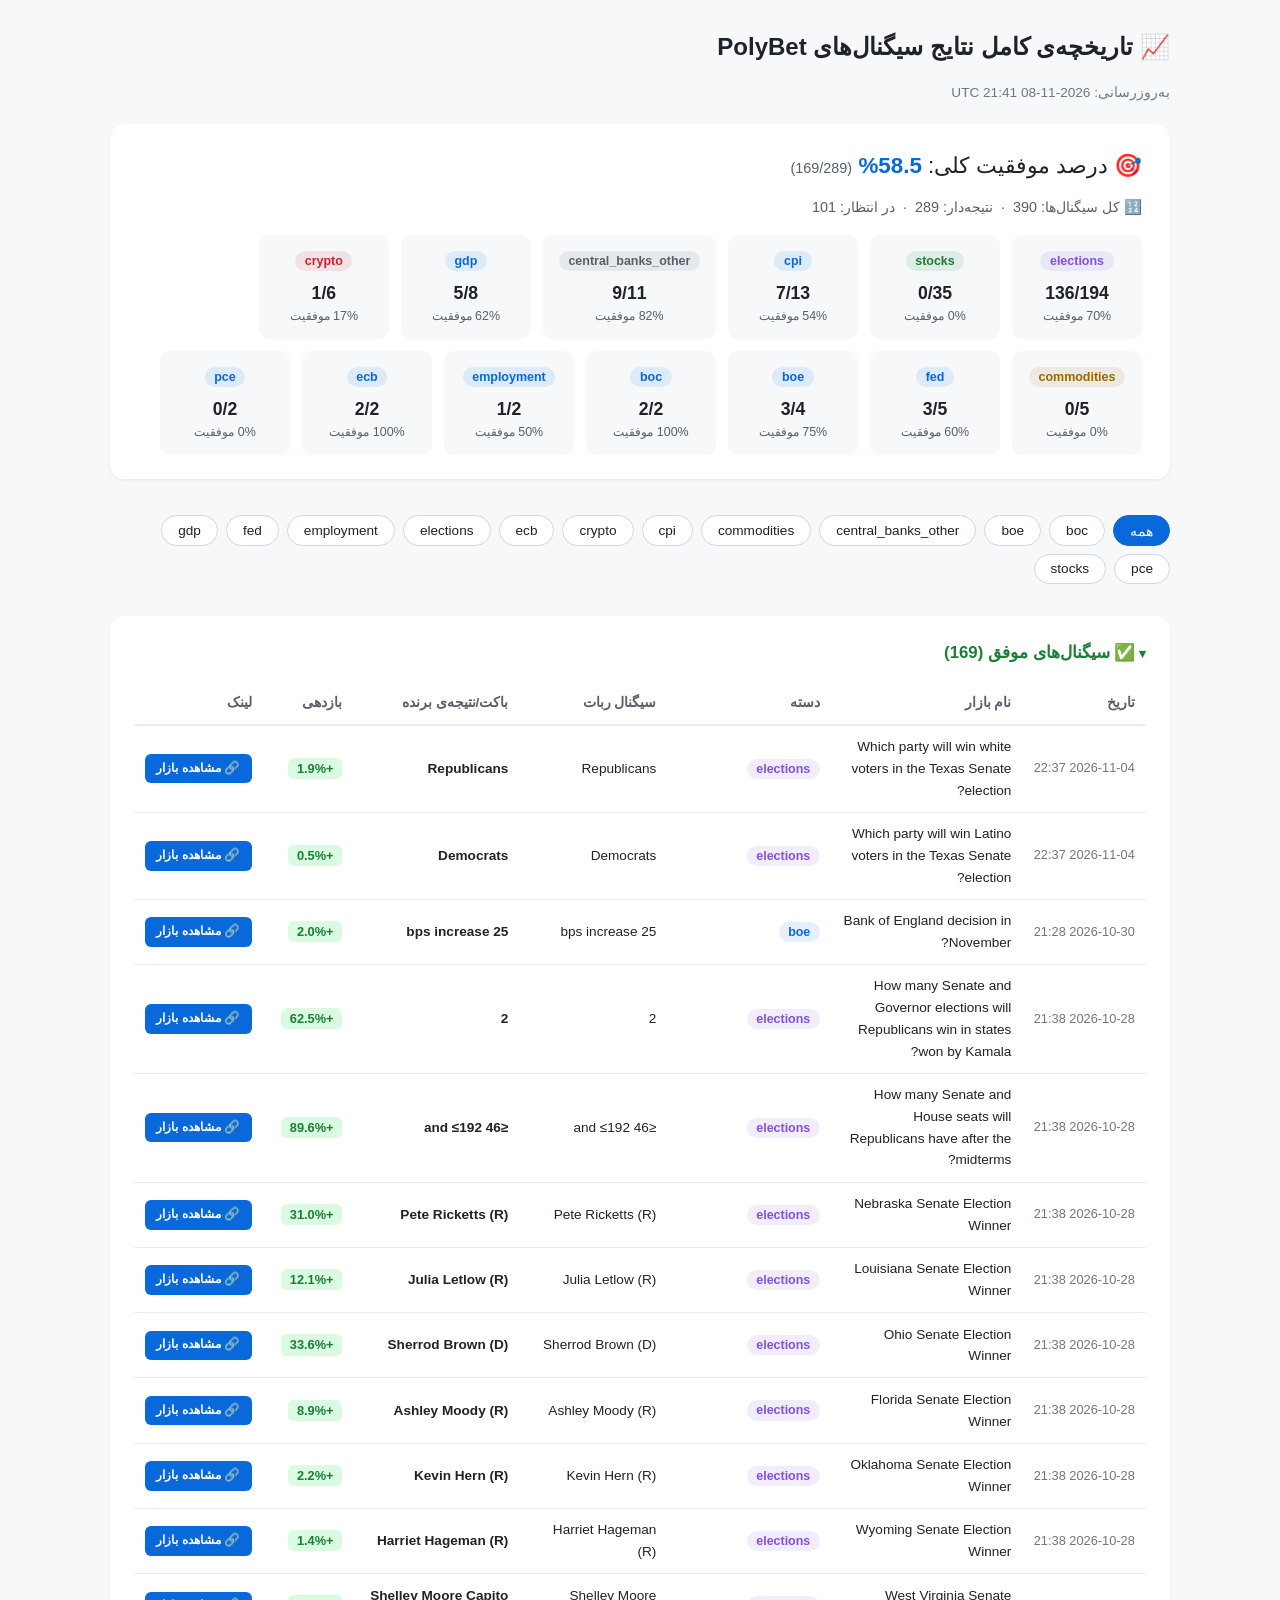
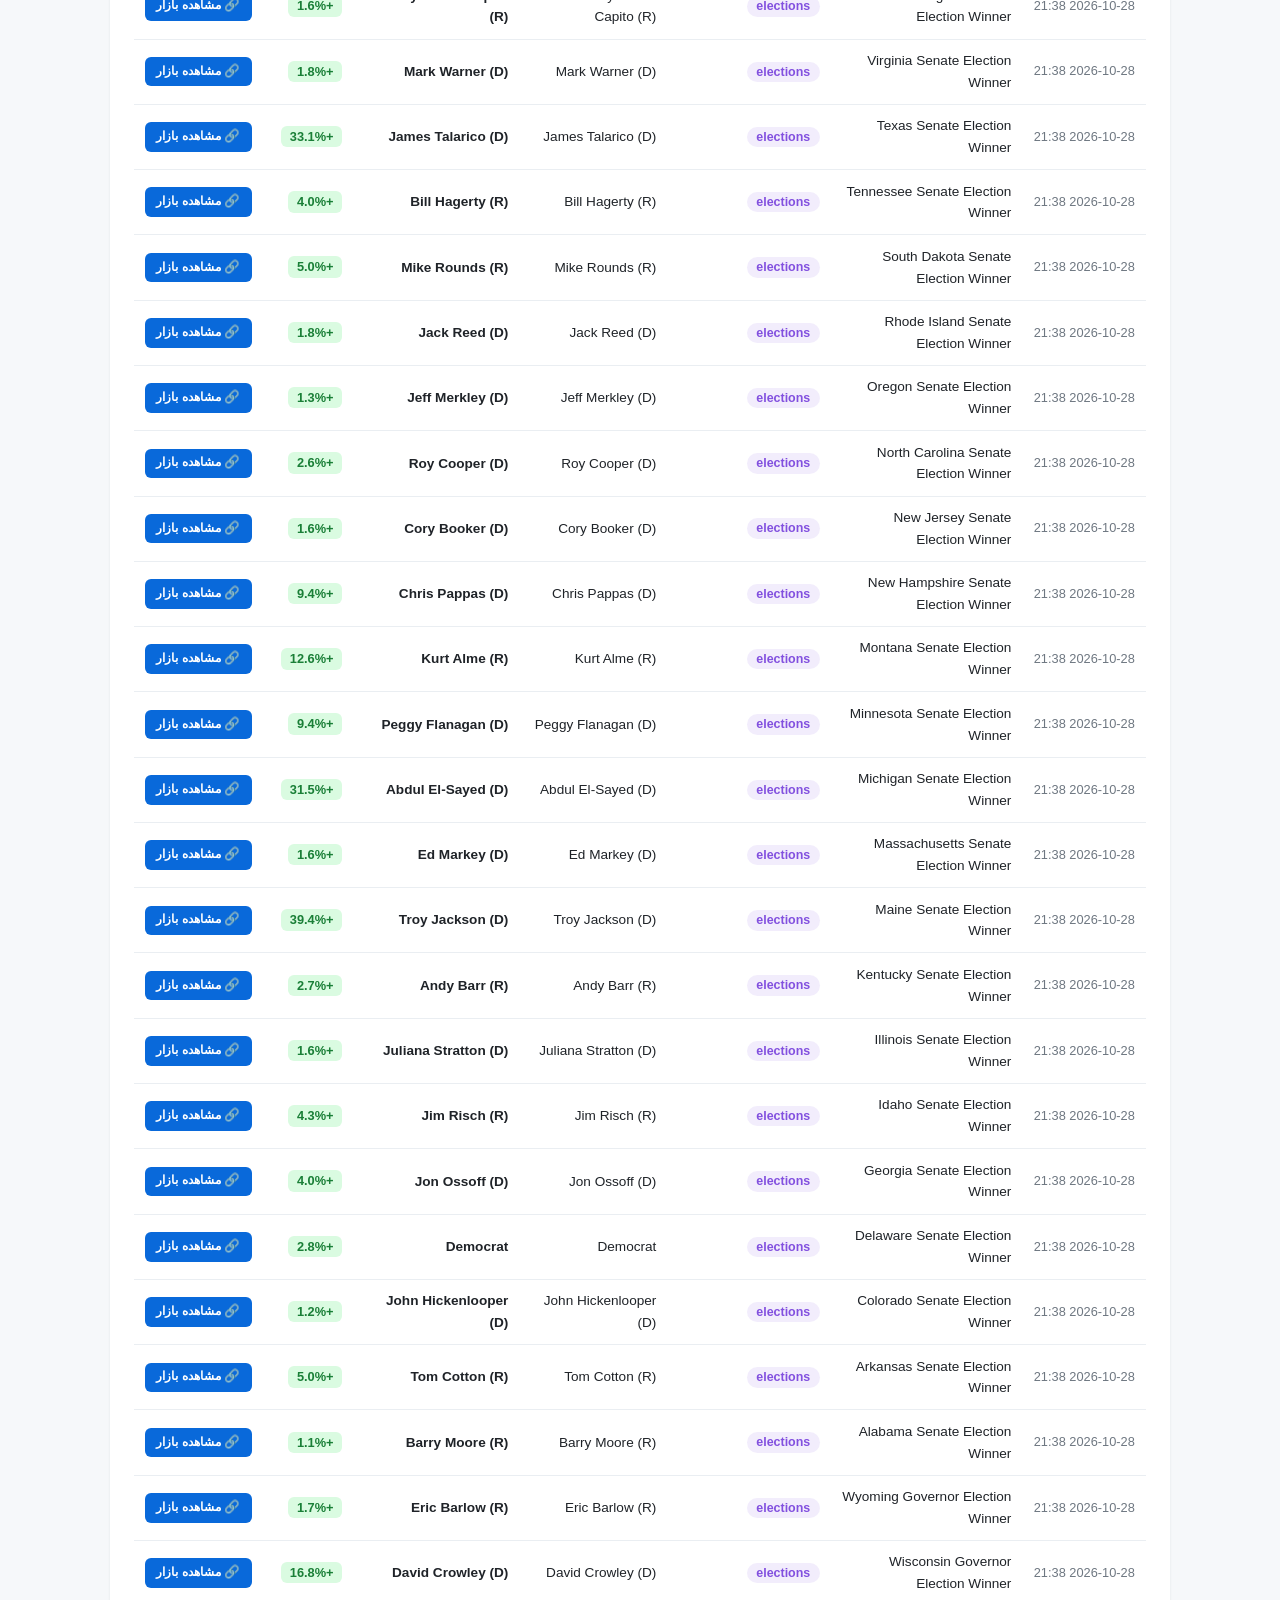
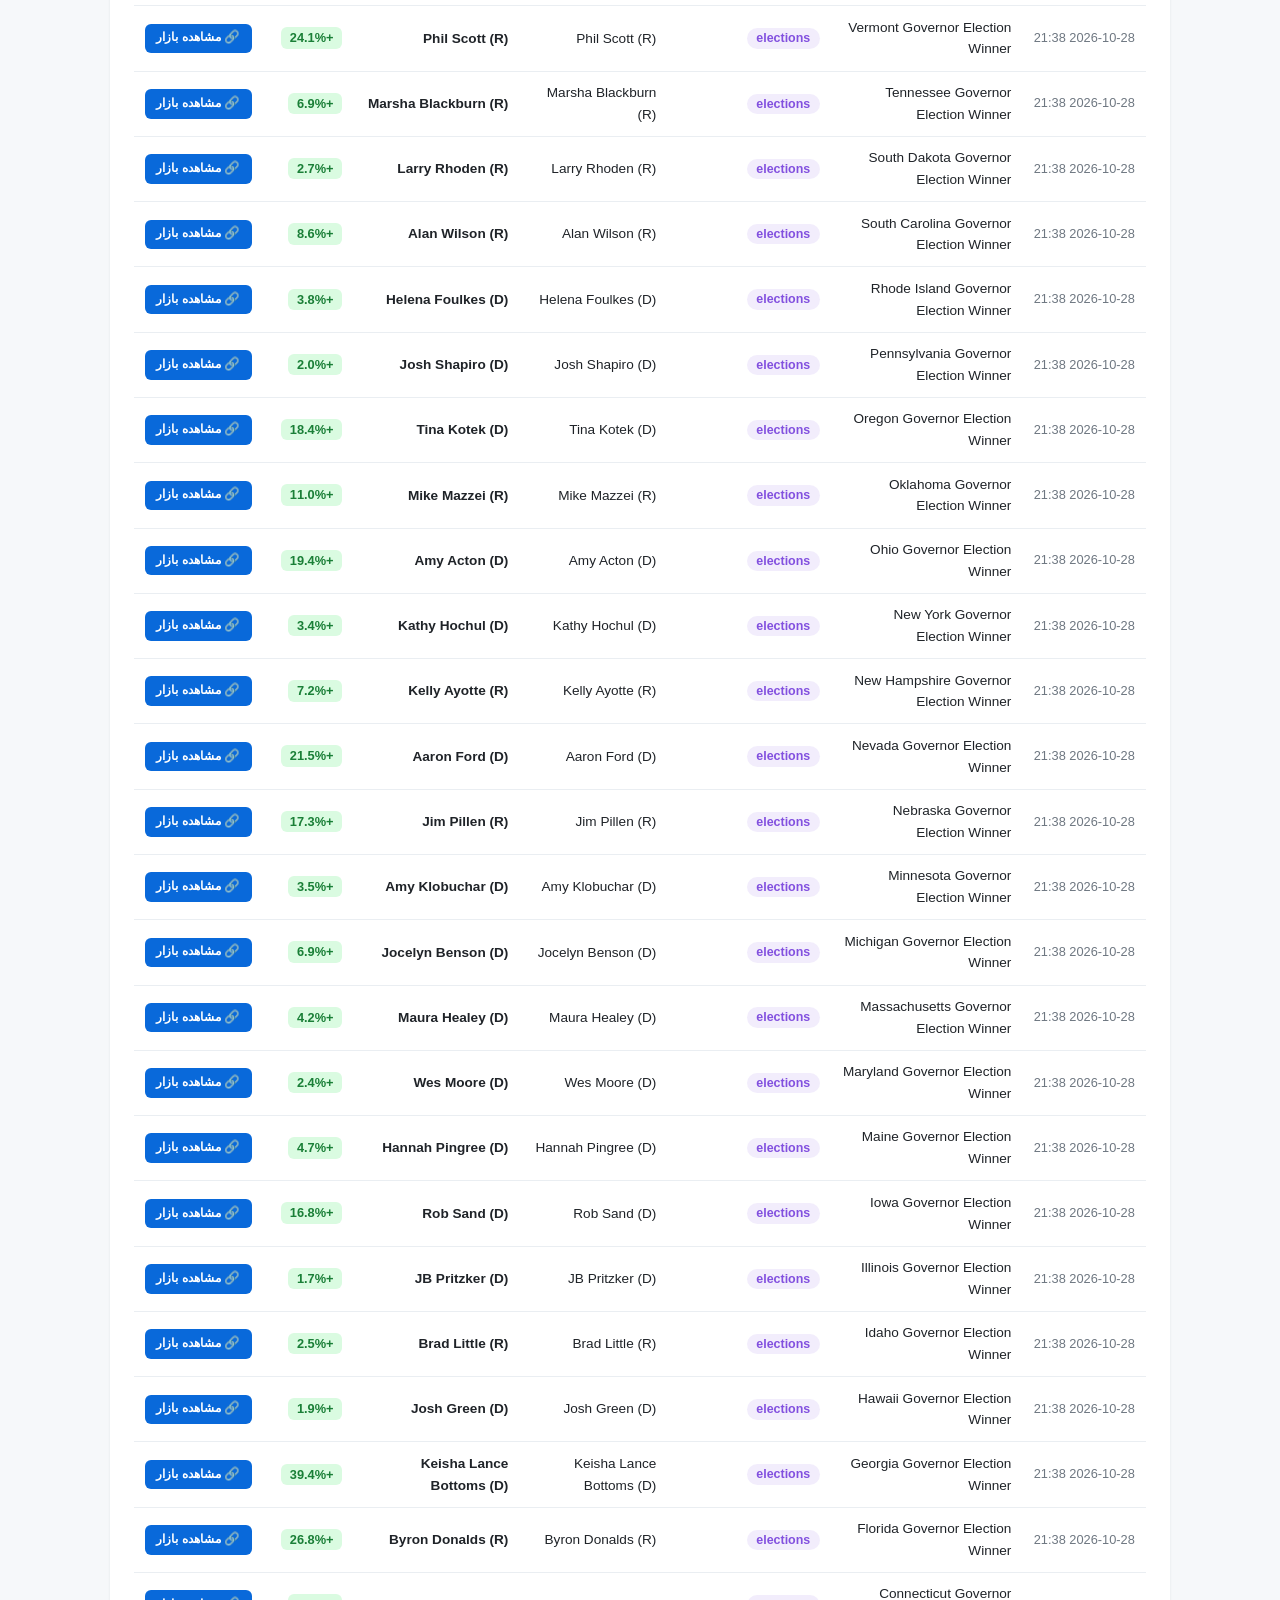
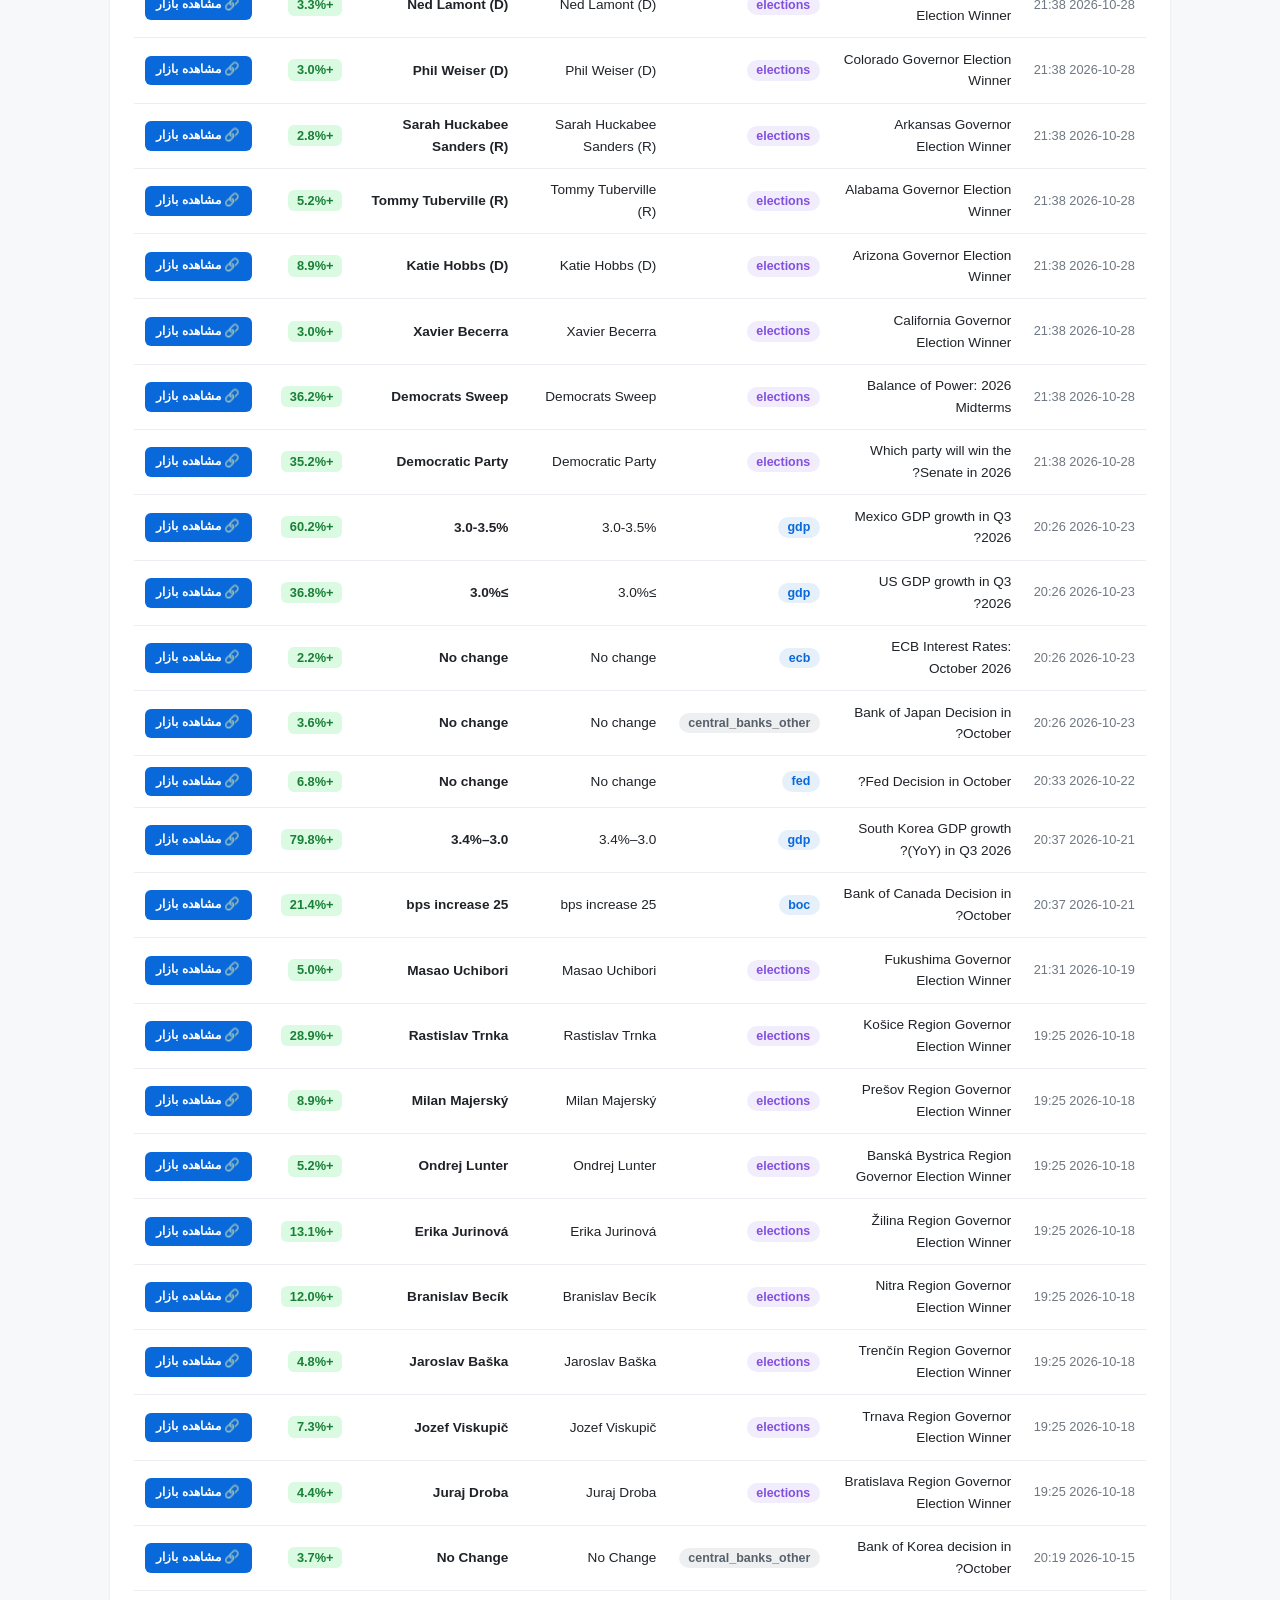
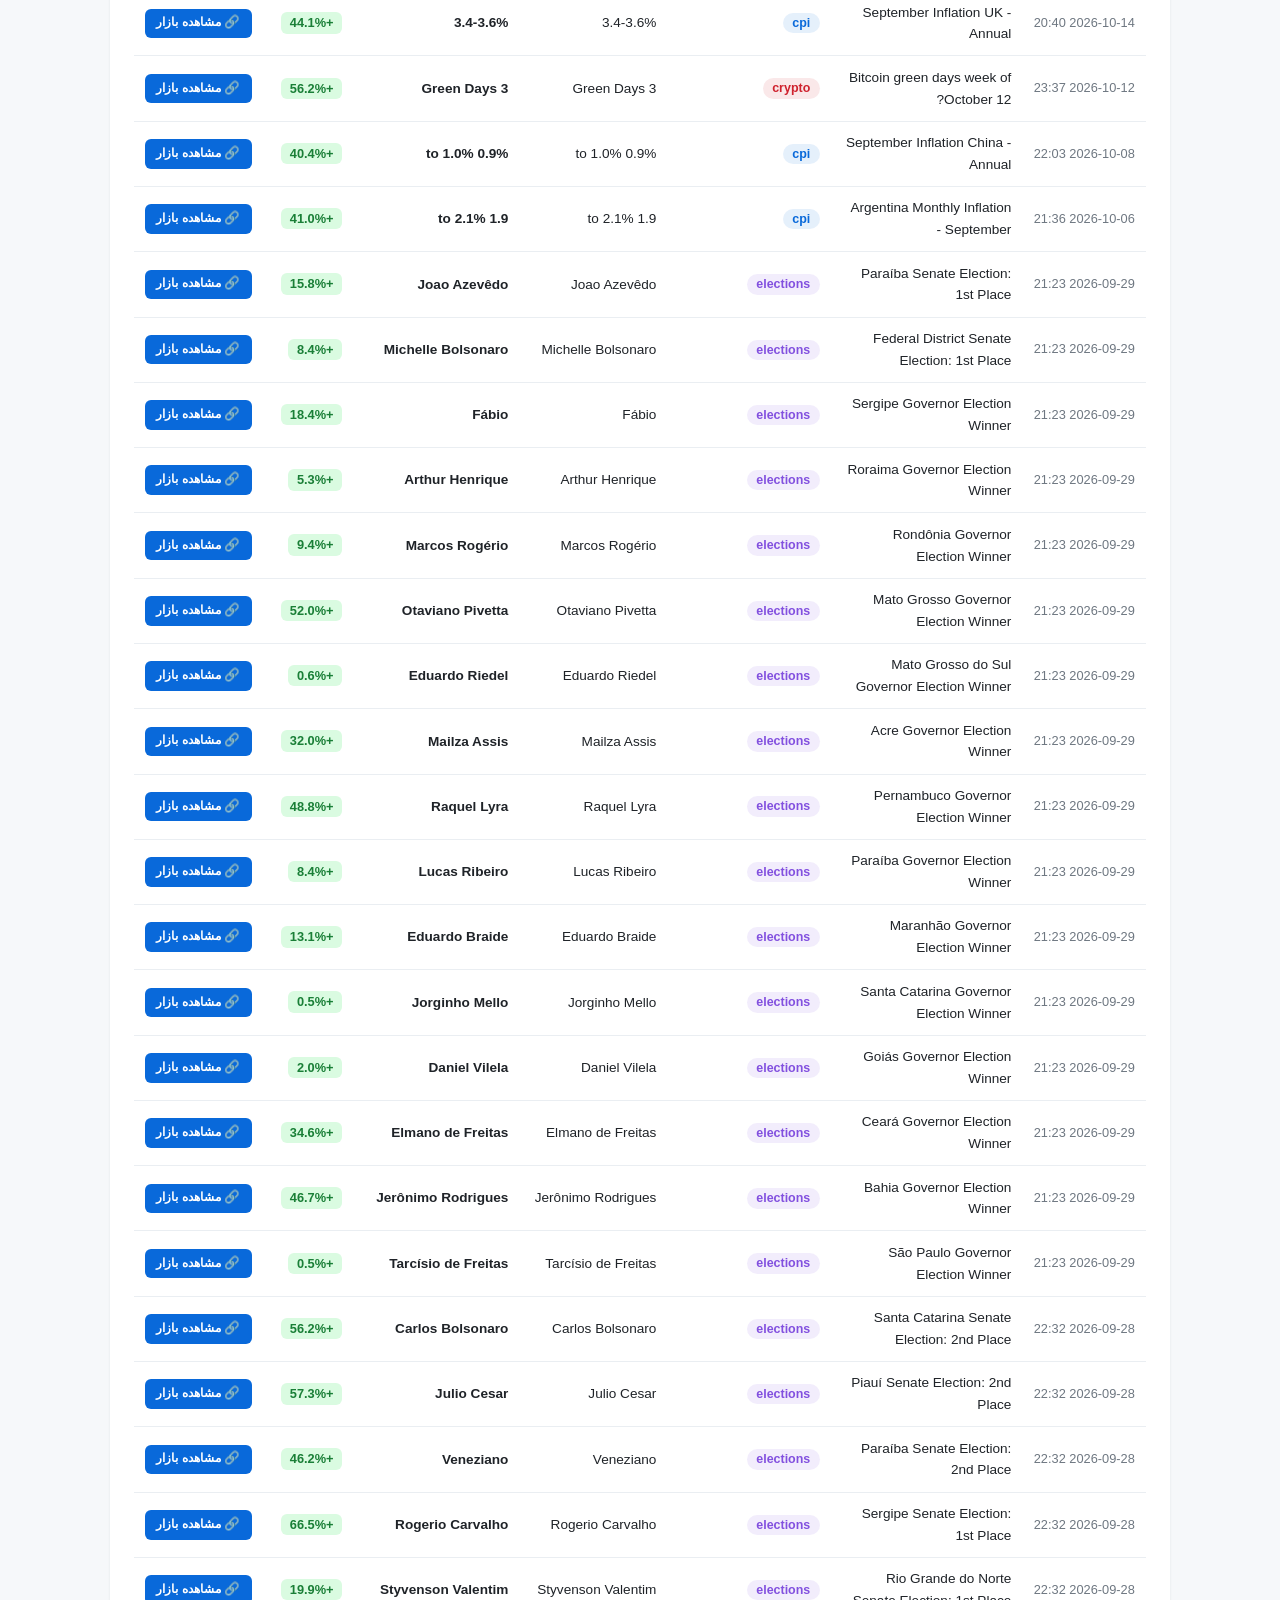
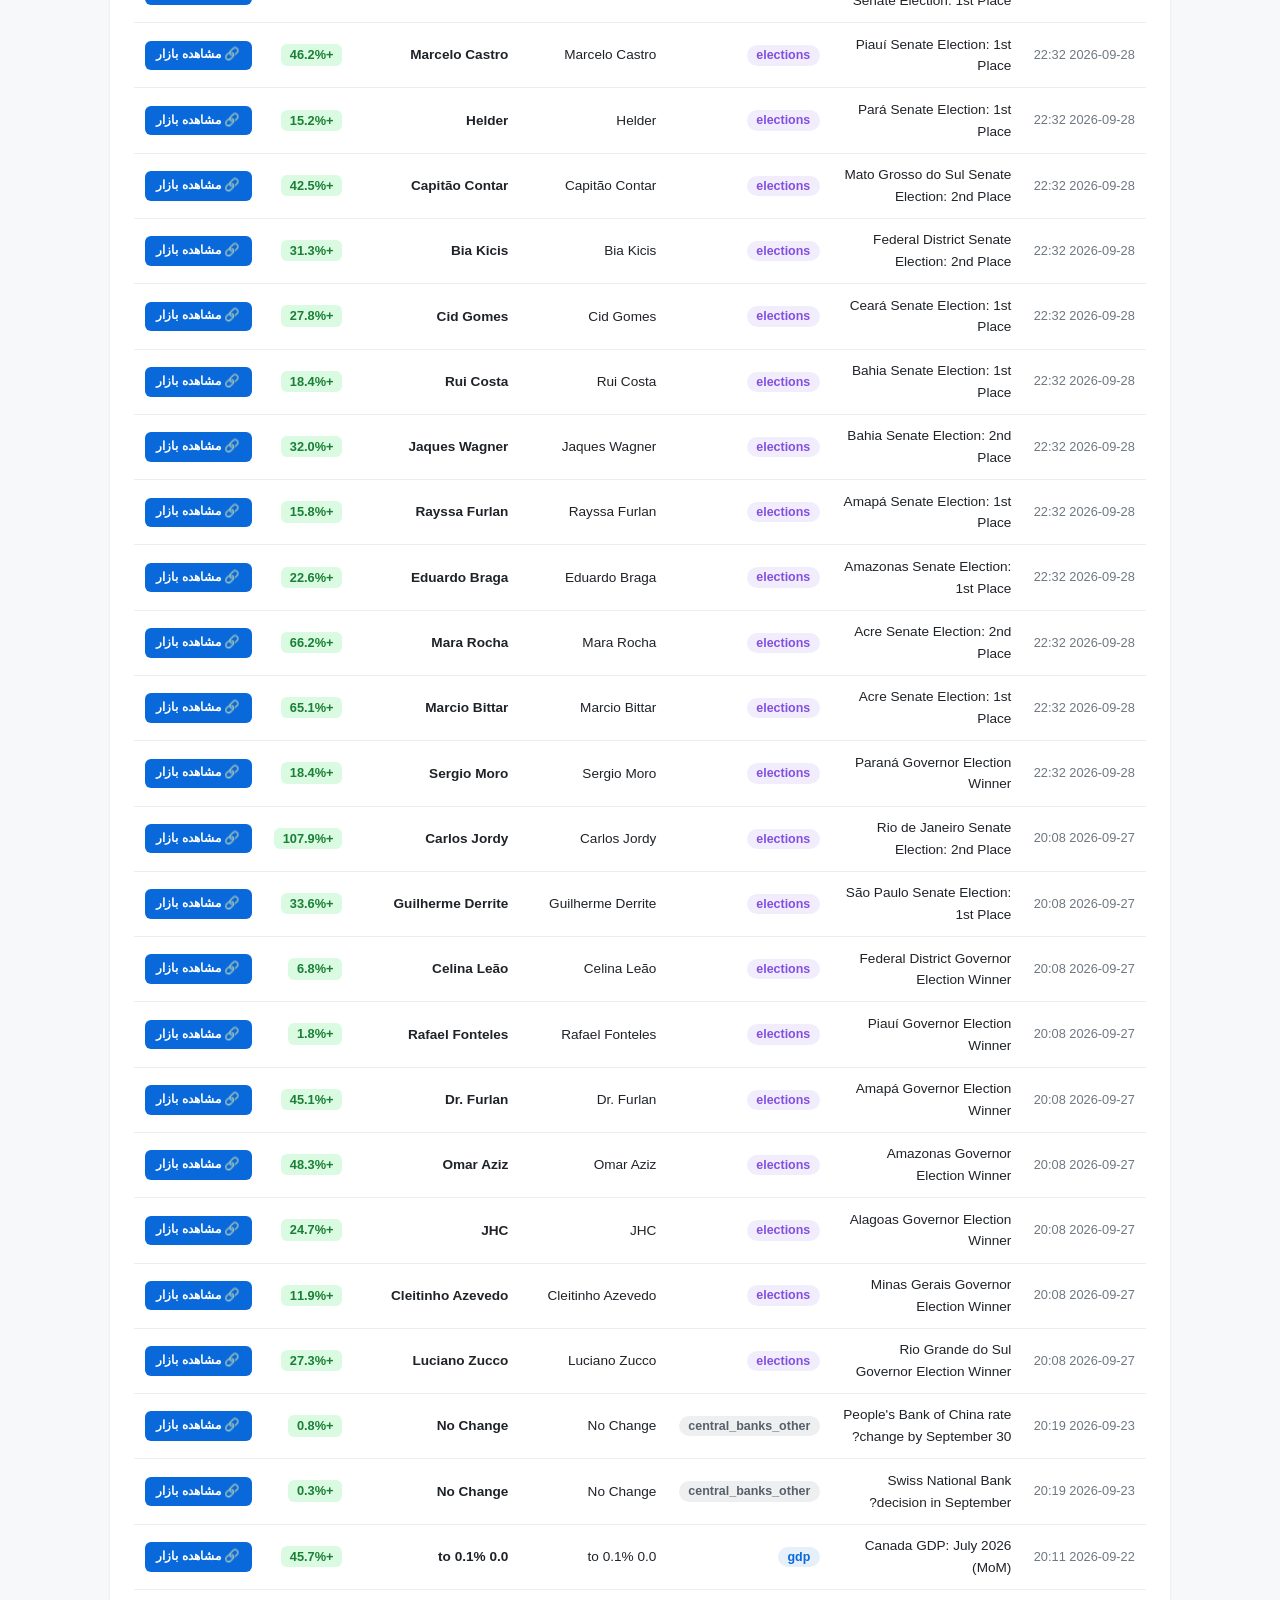
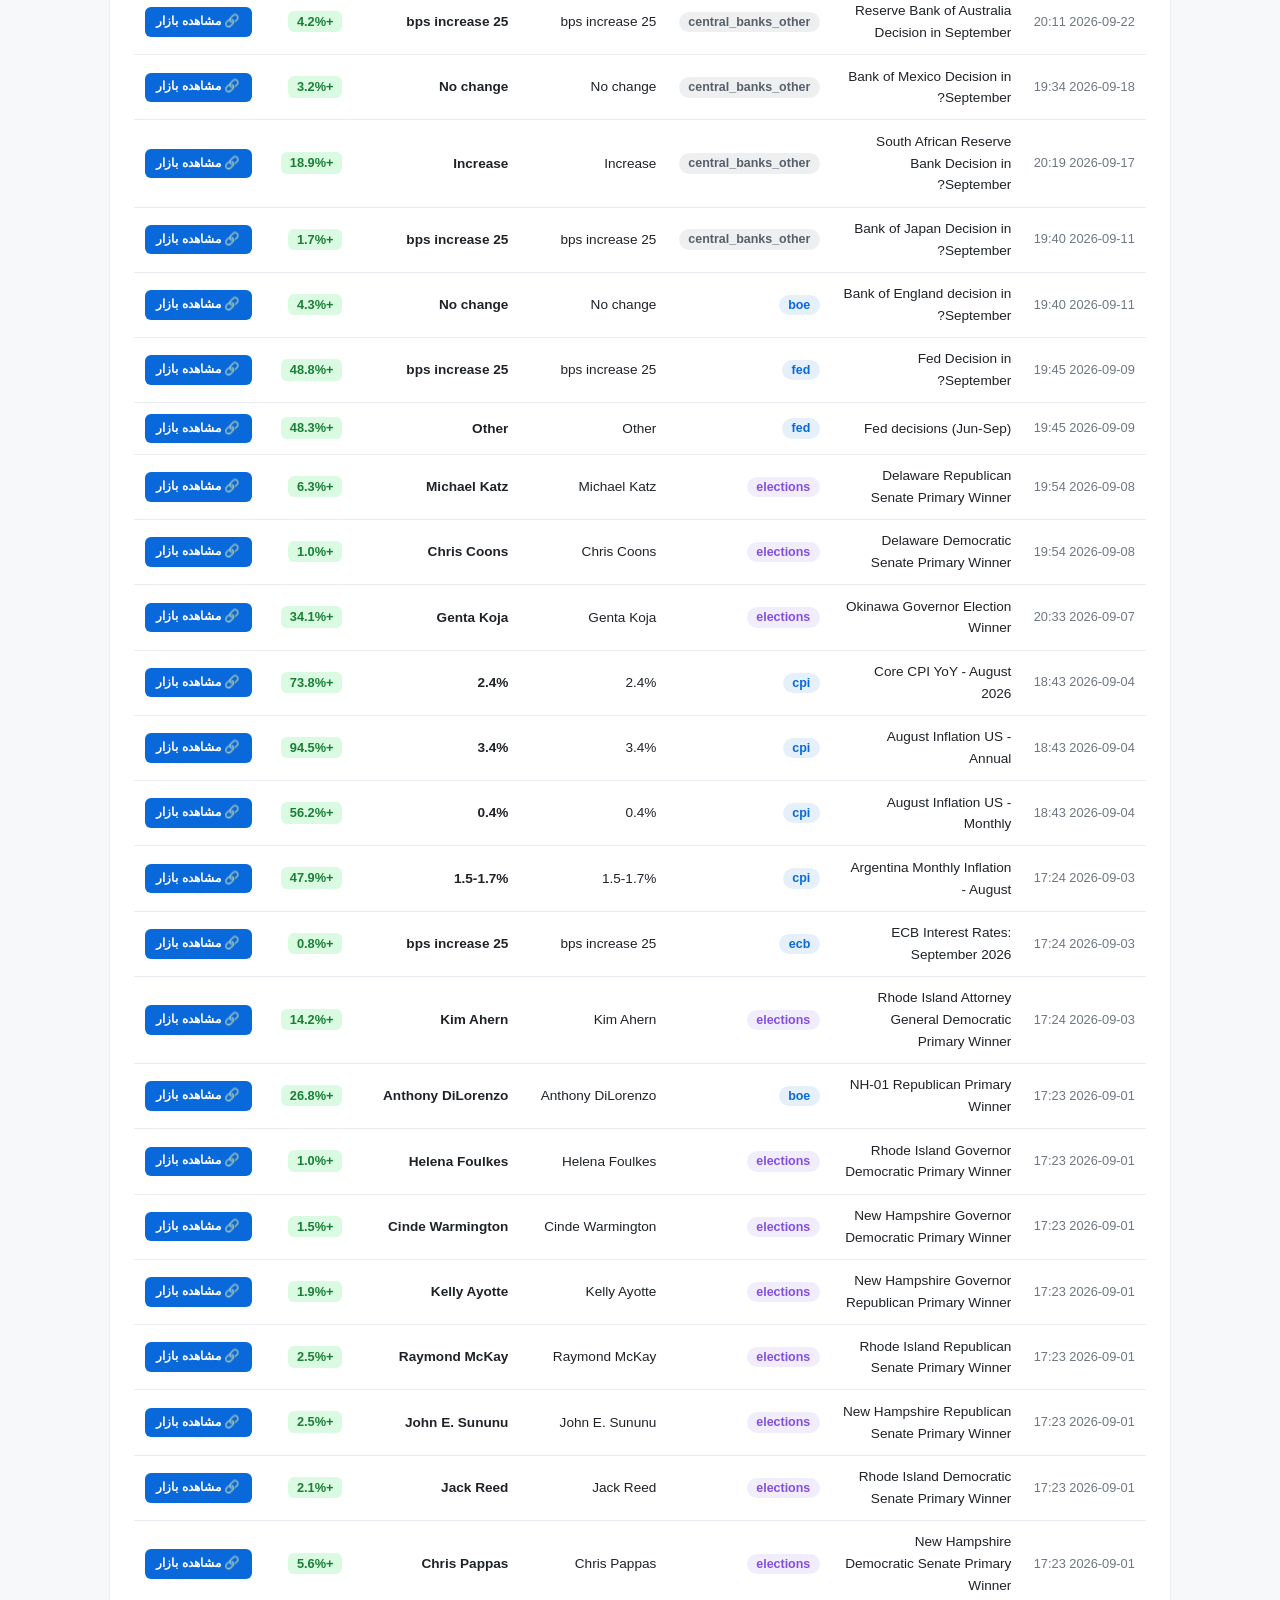
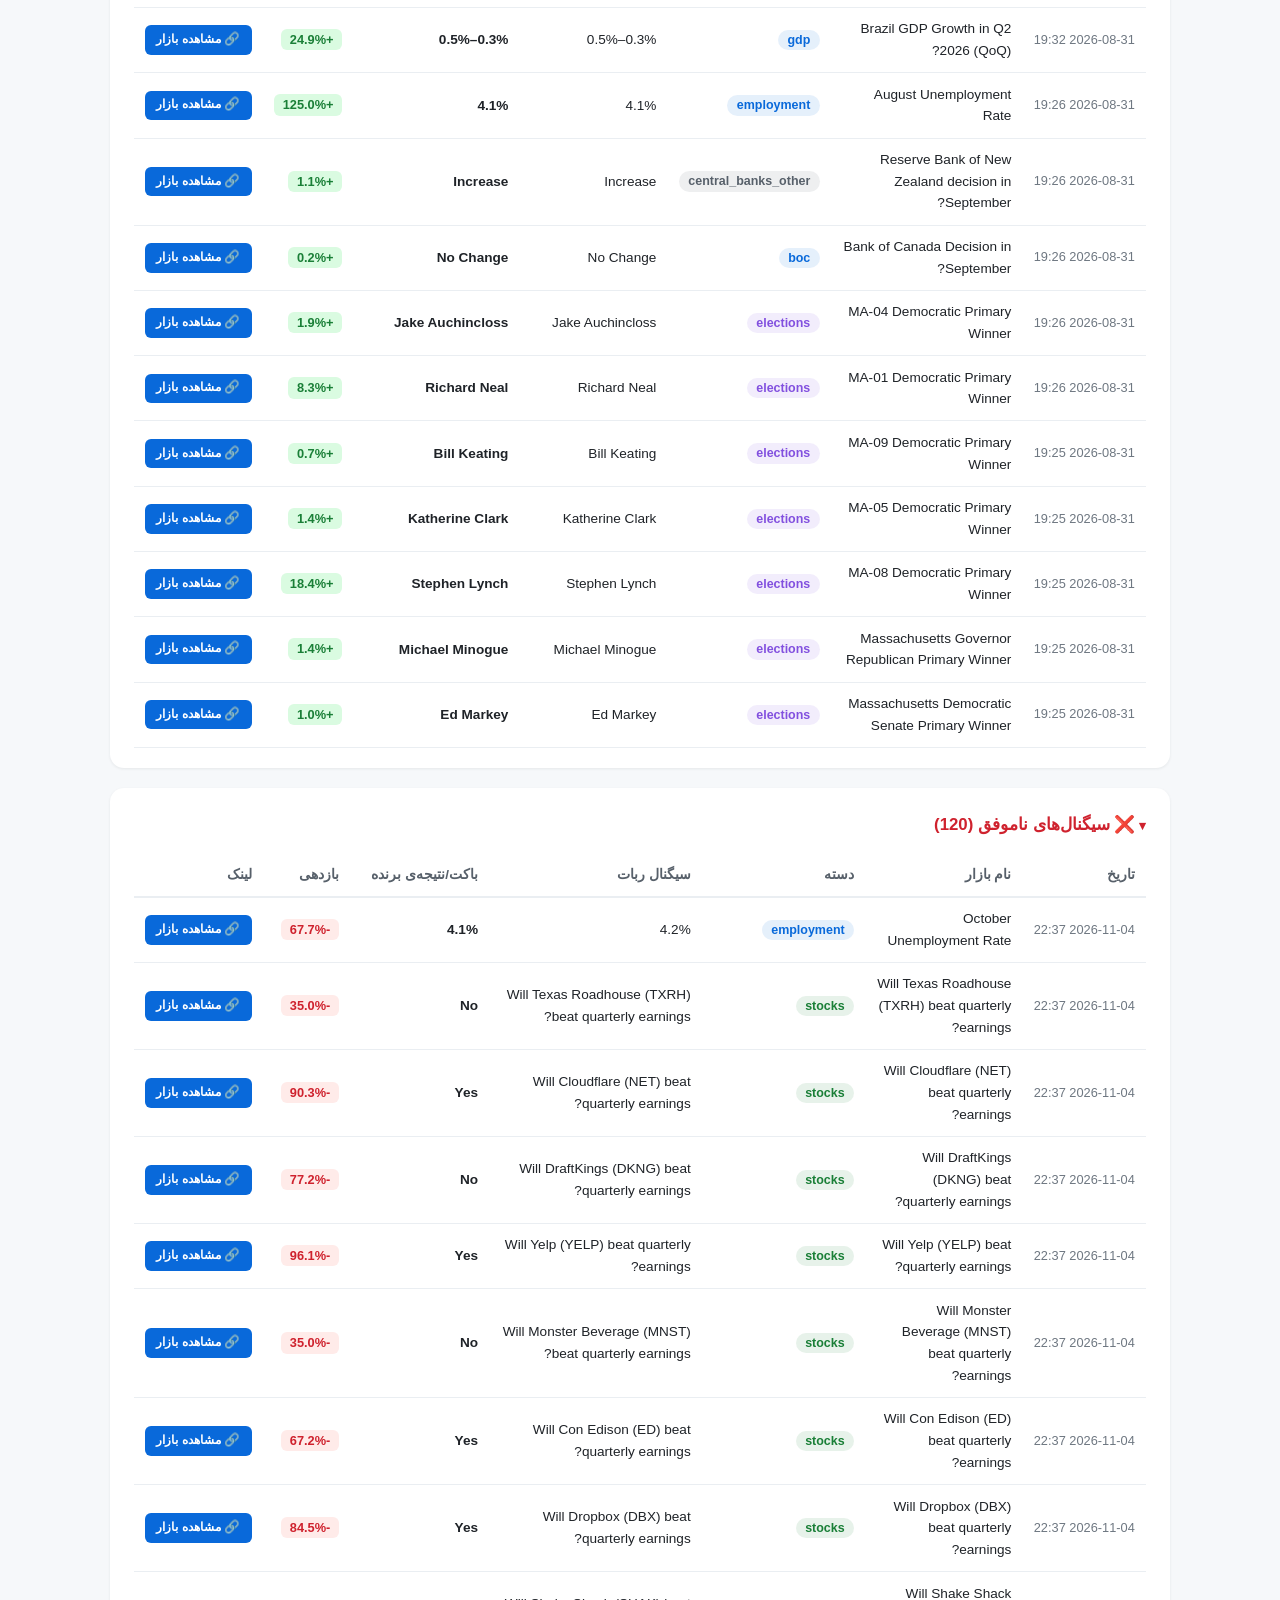
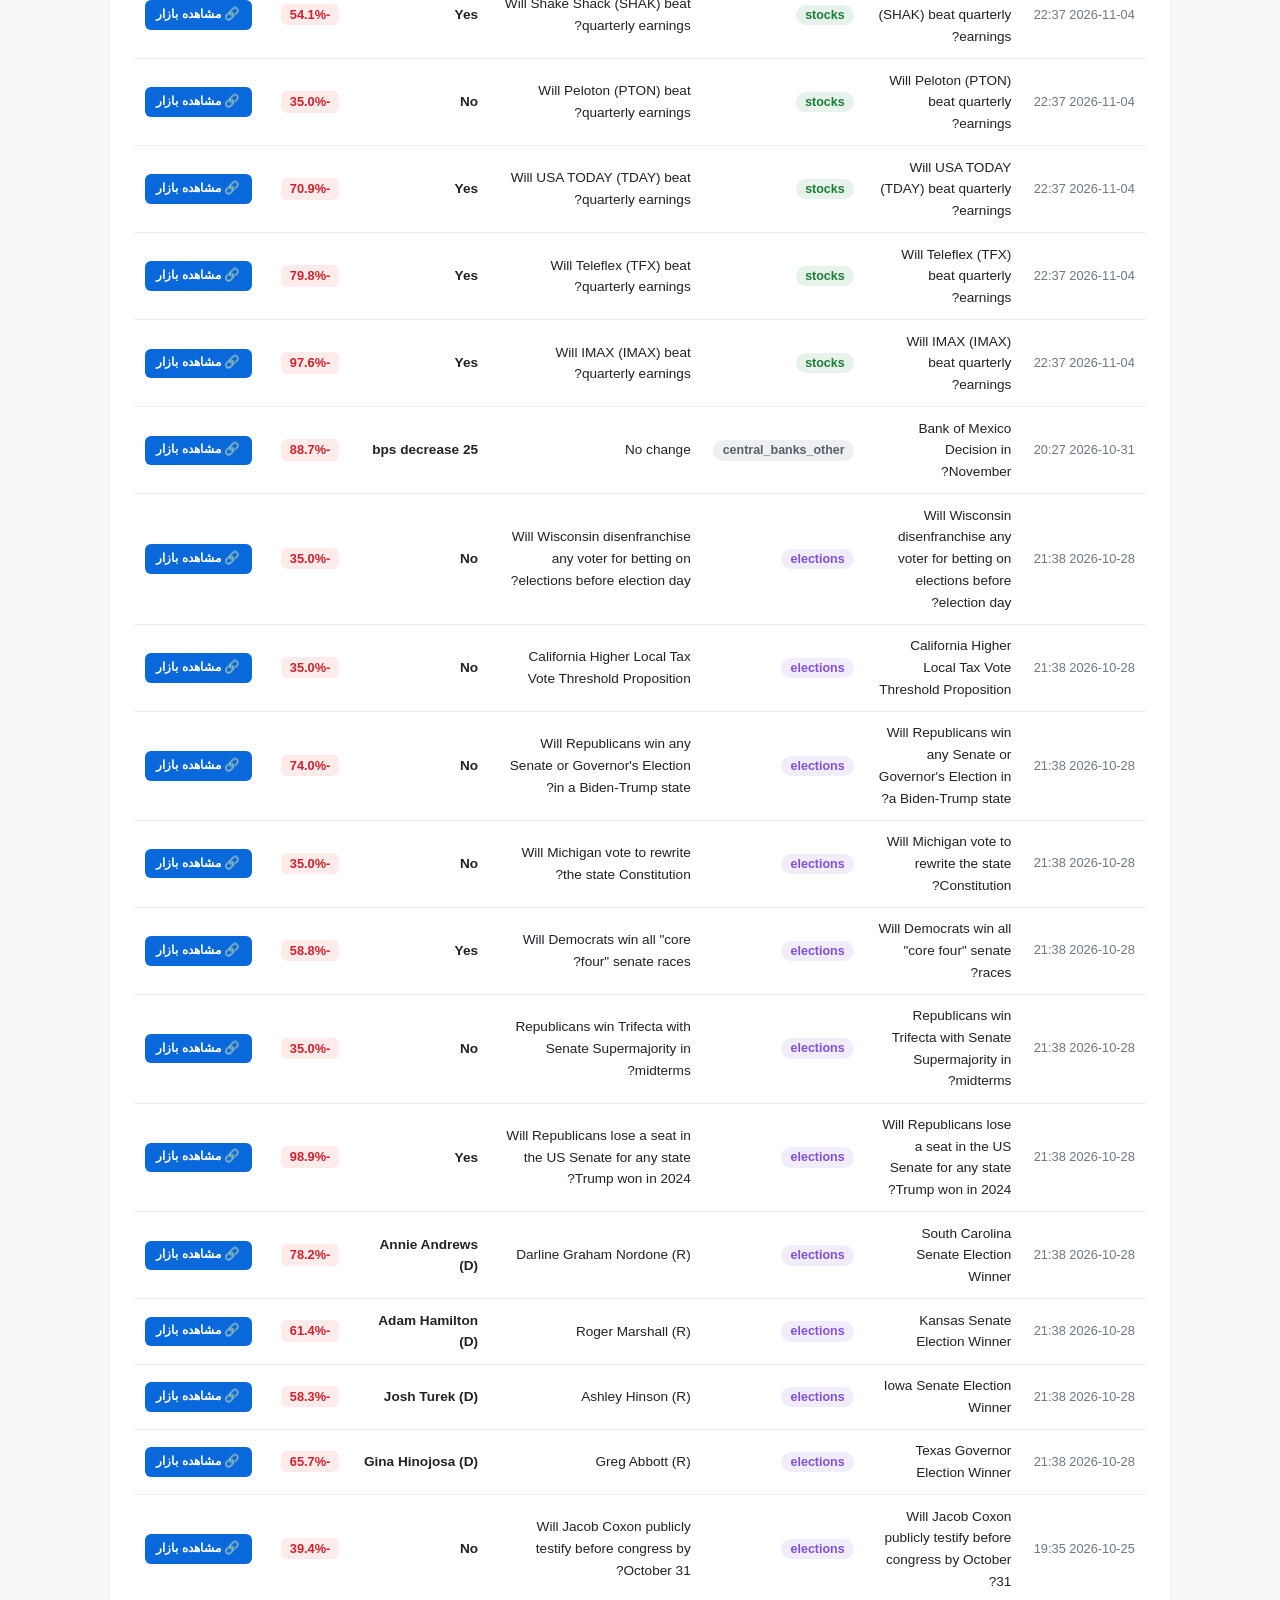
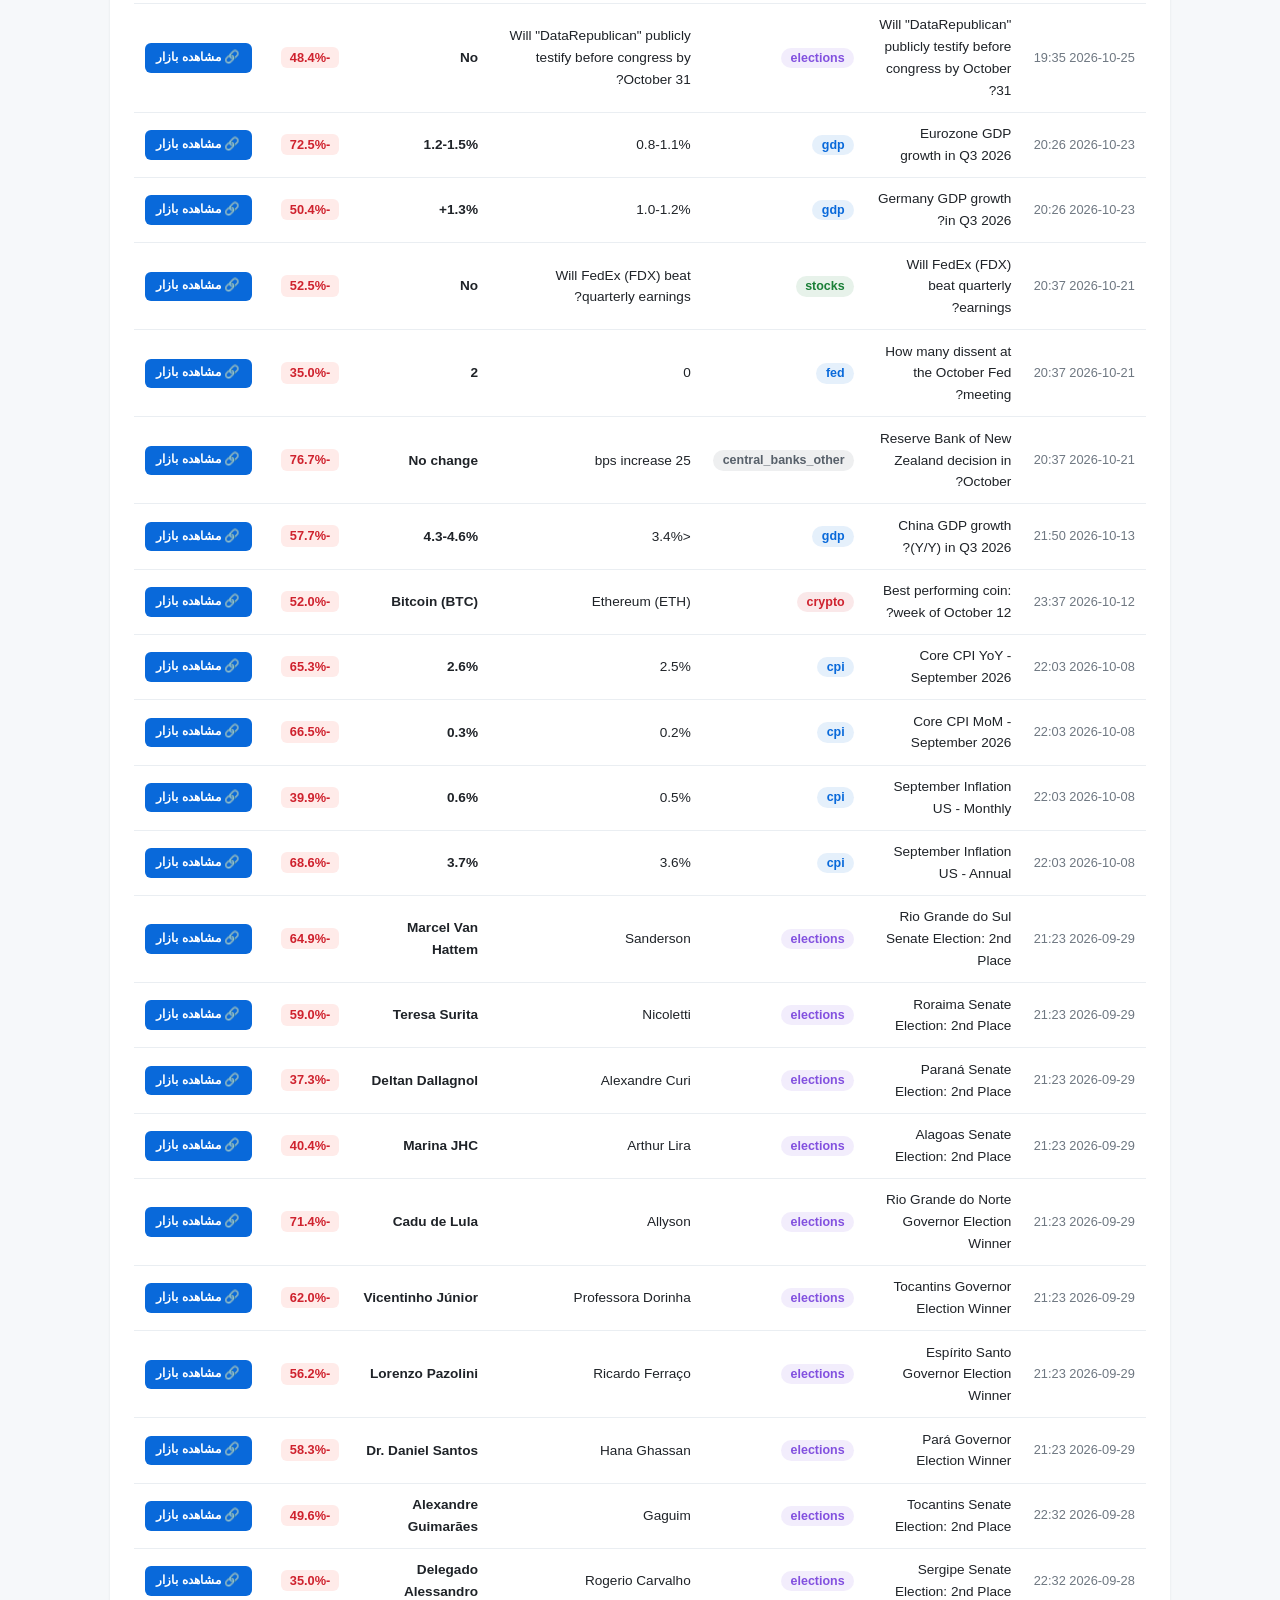
==== commit 874e81c6: "Report run (): 2026-11-08 21:41 UTC" ====
--- a/docs/results.html
+++ b/docs/results.html
@@ -79,23 +79,635 @@
 </head>
 <body>
 <h1>📈 تاریخچه‌ی کامل نتایج سیگنال‌های PolyBet</h1>
-<p class="generated-at">به‌روزرسانی: 2026-11-01 21:42 UTC</p>
+<p class="generated-at">به‌روزرسانی: 2026-11-08 21:41 UTC</p>
 
 <div class="summary-box">
-  <div class="big-stat">🎯 درصد موفقیت کلی: <strong>51.5%</strong> <span style="color:#57606a;font-size:0.9rem">(101/196)</span></div>
-  <div class="sub-stats">🔢 کل سیگنال‌ها: 366 &nbsp;·&nbsp; نتیجه‌دار: 196 &nbsp;·&nbsp; در انتظار: 170</div>
-  <div class="cat-stat-grid"><div class="cat-stat-card"><span class="cat-badge" style="background:#8250df1a;color:#8250df">elections</span><div class="cat-stat-num">69/116</div><div class="cat-stat-rate">59% موفقیت</div></div><div class="cat-stat-card"><span class="cat-badge" style="background:#1a7f371a;color:#1a7f37">stocks</span><div class="cat-stat-num">0/23</div><div class="cat-stat-rate">0% موفقیت</div></div><div class="cat-stat-card"><span class="cat-badge" style="background:#0969da1a;color:#0969da">cpi</span><div class="cat-stat-num">7/13</div><div class="cat-stat-rate">54% موفقیت</div></div><div class="cat-stat-card"><span class="cat-badge" style="background:#57606a1a;color:#57606a">central_banks_other</span><div class="cat-stat-num">9/10</div><div class="cat-stat-rate">90% موفقیت</div></div><div class="cat-stat-card"><span class="cat-badge" style="background:#0969da1a;color:#0969da">gdp</span><div class="cat-stat-num">5/8</div><div class="cat-stat-rate">62% موفقیت</div></div><div class="cat-stat-card"><span class="cat-badge" style="background:#cf222e1a;color:#cf222e">crypto</span><div class="cat-stat-num">1/6</div><div class="cat-stat-rate">17% موفقیت</div></div><div class="cat-stat-card"><span class="cat-badge" style="background:#9a67001a;color:#9a6700">commodities</span><div class="cat-stat-num">0/5</div><div class="cat-stat-rate">0% موفقیت</div></div><div class="cat-stat-card"><span class="cat-badge" style="background:#0969da1a;color:#0969da">fed</span><div class="cat-stat-num">3/5</div><div class="cat-stat-rate">60% موفقیت</div></div><div class="cat-stat-card"><span class="cat-badge" style="background:#0969da1a;color:#0969da">boe</span><div class="cat-stat-num">2/3</div><div class="cat-stat-rate">67% موفقیت</div></div><div class="cat-stat-card"><span class="cat-badge" style="background:#0969da1a;color:#0969da">boc</span><div class="cat-stat-num">2/2</div><div class="cat-stat-rate">100% موفقیت</div></div><div class="cat-stat-card"><span class="cat-badge" style="background:#0969da1a;color:#0969da">ecb</span><div class="cat-stat-num">2/2</div><div class="cat-stat-rate">100% موفقیت</div></div><div class="cat-stat-card"><span class="cat-badge" style="background:#0969da1a;color:#0969da">pce</span><div class="cat-stat-num">0/2</div><div class="cat-stat-rate">0% موفقیت</div></div><div class="cat-stat-card"><span class="cat-badge" style="background:#0969da1a;color:#0969da">employment</span><div class="cat-stat-num">1/1</div><div class="cat-stat-rate">100% موفقیت</div></div></div>
+  <div class="big-stat">🎯 درصد موفقیت کلی: <strong>58.5%</strong> <span style="color:#57606a;font-size:0.9rem">(169/289)</span></div>
+  <div class="sub-stats">🔢 کل سیگنال‌ها: 390 &nbsp;·&nbsp; نتیجه‌دار: 289 &nbsp;·&nbsp; در انتظار: 101</div>
+  <div class="cat-stat-grid"><div class="cat-stat-card"><span class="cat-badge" style="background:#8250df1a;color:#8250df">elections</span><div class="cat-stat-num">136/194</div><div class="cat-stat-rate">70% موفقیت</div></div><div class="cat-stat-card"><span class="cat-badge" style="background:#1a7f371a;color:#1a7f37">stocks</span><div class="cat-stat-num">0/35</div><div class="cat-stat-rate">0% موفقیت</div></div><div class="cat-stat-card"><span class="cat-badge" style="background:#0969da1a;color:#0969da">cpi</span><div class="cat-stat-num">7/13</div><div class="cat-stat-rate">54% موفقیت</div></div><div class="cat-stat-card"><span class="cat-badge" style="background:#57606a1a;color:#57606a">central_banks_other</span><div class="cat-stat-num">9/11</div><div class="cat-stat-rate">82% موفقیت</div></div><div class="cat-stat-card"><span class="cat-badge" style="background:#0969da1a;color:#0969da">gdp</span><div class="cat-stat-num">5/8</div><div class="cat-stat-rate">62% موفقیت</div></div><div class="cat-stat-card"><span class="cat-badge" style="background:#cf222e1a;color:#cf222e">crypto</span><div class="cat-stat-num">1/6</div><div class="cat-stat-rate">17% موفقیت</div></div><div class="cat-stat-card"><span class="cat-badge" style="background:#9a67001a;color:#9a6700">commodities</span><div class="cat-stat-num">0/5</div><div class="cat-stat-rate">0% موفقیت</div></div><div class="cat-stat-card"><span class="cat-badge" style="background:#0969da1a;color:#0969da">fed</span><div class="cat-stat-num">3/5</div><div class="cat-stat-rate">60% موفقیت</div></div><div class="cat-stat-card"><span class="cat-badge" style="background:#0969da1a;color:#0969da">boe</span><div class="cat-stat-num">3/4</div><div class="cat-stat-rate">75% موفقیت</div></div><div class="cat-stat-card"><span class="cat-badge" style="background:#0969da1a;color:#0969da">boc</span><div class="cat-stat-num">2/2</div><div class="cat-stat-rate">100% موفقیت</div></div><div class="cat-stat-card"><span class="cat-badge" style="background:#0969da1a;color:#0969da">employment</span><div class="cat-stat-num">1/2</div><div class="cat-stat-rate">50% موفقیت</div></div><div class="cat-stat-card"><span class="cat-badge" style="background:#0969da1a;color:#0969da">ecb</span><div class="cat-stat-num">2/2</div><div class="cat-stat-rate">100% موفقیت</div></div><div class="cat-stat-card"><span class="cat-badge" style="background:#0969da1a;color:#0969da">pce</span><div class="cat-stat-num">0/2</div><div class="cat-stat-rate">0% موفقیت</div></div></div>
 </div>
 
 <nav class="section-nav"><button type="button" class="nav-btn active" data-target="all" onclick="filterCategory(this)">همه</button><button type="button" class="nav-btn" data-target="boc" onclick="filterCategory(this)">boc</button><button type="button" class="nav-btn" data-target="boe" onclick="filterCategory(this)">boe</button><button type="button" class="nav-btn" data-target="central_banks_other" onclick="filterCategory(this)">central_banks_other</button><button type="button" class="nav-btn" data-target="commodities" onclick="filterCategory(this)">commodities</button><button type="button" class="nav-btn" data-target="cpi" onclick="filterCategory(this)">cpi</button><button type="button" class="nav-btn" data-target="crypto" onclick="filterCategory(this)">crypto</button><button type="button" class="nav-btn" data-target="ecb" onclick="filterCategory(this)">ecb</button><button type="button" class="nav-btn" data-target="elections" onclick="filterCategory(this)">elections</button><button type="button" class="nav-btn" data-target="employment" onclick="filterCategory(this)">employment</button><button type="button" class="nav-btn" data-target="fed" onclick="filterCategory(this)">fed</button><button type="button" class="nav-btn" data-target="gdp" onclick="filterCategory(this)">gdp</button><button type="button" class="nav-btn" data-target="pce" onclick="filterCategory(this)">pce</button><button type="button" class="nav-btn" data-target="stocks" onclick="filterCategory(this)">stocks</button></nav>
 
 <section>
 <details open>
-<summary class="section-title success">✅ سیگنال‌های موفق (101)</summary>
+<summary class="section-title success">✅ سیگنال‌های موفق (169)</summary>
 <div class="table-wrap">
 <table>
 <thead><tr><th>تاریخ</th><th>نام بازار</th><th>دسته</th><th>سیگنال ربات</th><th>باکت/نتیجه‌ی برنده</th><th>بازدهی</th><th>لینک</th></tr></thead>
-<tbody><tr data-category="gdp">
+<tbody><tr data-category="elections">
+<td class="col-date">2026-11-04 22:37</td>
+<td class="col-title">Which party will win white voters in the Texas Senate election?</td>
+<td><span class="cat-badge" style="background:#8250df1a;color:#8250df">elections</span></td>
+<td>Republicans</td>
+<td><strong>Republicans</strong></td>
+<td><span class="ret-pill ret-positive">+1.9%</span></td>
+<td><a class="row-link" href="https://polymarket.com/event/which-party-will-win-white-voters-in-the-texas-senate" target="_blank" rel="noopener">🔗 مشاهده بازار</a></td>
+</tr>
+<tr data-category="elections">
+<td class="col-date">2026-11-04 22:37</td>
+<td class="col-title">Which party will win Latino voters in the Texas Senate election?</td>
+<td><span class="cat-badge" style="background:#8250df1a;color:#8250df">elections</span></td>
+<td>Democrats</td>
+<td><strong>Democrats</strong></td>
+<td><span class="ret-pill ret-positive">+0.5%</span></td>
+<td><a class="row-link" href="https://polymarket.com/event/which-party-will-win-latino-voters-in-the-texas-senate" target="_blank" rel="noopener">🔗 مشاهده بازار</a></td>
+</tr>
+<tr data-category="boe">
+<td class="col-date">2026-10-30 21:28</td>
+<td class="col-title">Bank of England decision in November?</td>
+<td><span class="cat-badge" style="background:#0969da1a;color:#0969da">boe</span></td>
+<td>25 bps increase</td>
+<td><strong>25 bps increase</strong></td>
+<td><span class="ret-pill ret-positive">+2.0%</span></td>
+<td><a class="row-link" href="https://polymarket.com/event/bank-of-england-decision-in-november-20260730150602252" target="_blank" rel="noopener">🔗 مشاهده بازار</a></td>
+</tr>
+<tr data-category="elections">
+<td class="col-date">2026-10-28 21:38</td>
+<td class="col-title">How many Senate and Governor elections will Republicans win in states won by Kamala?</td>
+<td><span class="cat-badge" style="background:#8250df1a;color:#8250df">elections</span></td>
+<td>2</td>
+<td><strong>2</strong></td>
+<td><span class="ret-pill ret-positive">+62.5%</span></td>
+<td><a class="row-link" href="https://polymarket.com/event/how-many-senate-and-governor-elections-will-republicans-win-in-states-won-by-kamala-20260702152603469" target="_blank" rel="noopener">🔗 مشاهده بازار</a></td>
+</tr>
+<tr data-category="elections">
+<td class="col-date">2026-10-28 21:38</td>
+<td class="col-title">How many Senate and House seats will Republicans have after the midterms?</td>
+<td><span class="cat-badge" style="background:#8250df1a;color:#8250df">elections</span></td>
+<td>≤46 and ≤192</td>
+<td><strong>≤46 and ≤192</strong></td>
+<td><span class="ret-pill ret-positive">+89.6%</span></td>
+<td><a class="row-link" href="https://polymarket.com/event/how-many-senate-and-house-seats-will-republicans-have-after-the-midterms-20260625152833634" target="_blank" rel="noopener">🔗 مشاهده بازار</a></td>
+</tr>
+<tr data-category="elections">
+<td class="col-date">2026-10-28 21:38</td>
+<td class="col-title">Nebraska Senate Election Winner  </td>
+<td><span class="cat-badge" style="background:#8250df1a;color:#8250df">elections</span></td>
+<td>Pete Ricketts (R)</td>
+<td><strong>Pete Ricketts (R)</strong></td>
+<td><span class="ret-pill ret-positive">+31.0%</span></td>
+<td><a class="row-link" href="https://polymarket.com/event/nebraska-senate-election-winner" target="_blank" rel="noopener">🔗 مشاهده بازار</a></td>
+</tr>
+<tr data-category="elections">
+<td class="col-date">2026-10-28 21:38</td>
+<td class="col-title">Louisiana Senate Election Winner</td>
+<td><span class="cat-badge" style="background:#8250df1a;color:#8250df">elections</span></td>
+<td>Julia Letlow (R)</td>
+<td><strong>Julia Letlow (R)</strong></td>
+<td><span class="ret-pill ret-positive">+12.1%</span></td>
+<td><a class="row-link" href="https://polymarket.com/event/louisiana-senate-election-winner" target="_blank" rel="noopener">🔗 مشاهده بازار</a></td>
+</tr>
+<tr data-category="elections">
+<td class="col-date">2026-10-28 21:38</td>
+<td class="col-title">Ohio Senate Election Winner</td>
+<td><span class="cat-badge" style="background:#8250df1a;color:#8250df">elections</span></td>
+<td>Sherrod Brown (D)</td>
+<td><strong>Sherrod Brown (D)</strong></td>
+<td><span class="ret-pill ret-positive">+33.6%</span></td>
+<td><a class="row-link" href="https://polymarket.com/event/ohio-senate-election-winner" target="_blank" rel="noopener">🔗 مشاهده بازار</a></td>
+</tr>
+<tr data-category="elections">
+<td class="col-date">2026-10-28 21:38</td>
+<td class="col-title">Florida Senate Election Winner</td>
+<td><span class="cat-badge" style="background:#8250df1a;color:#8250df">elections</span></td>
+<td>Ashley Moody (R)</td>
+<td><strong>Ashley Moody (R)</strong></td>
+<td><span class="ret-pill ret-positive">+8.9%</span></td>
+<td><a class="row-link" href="https://polymarket.com/event/florida-senate-election-winner" target="_blank" rel="noopener">🔗 مشاهده بازار</a></td>
+</tr>
+<tr data-category="elections">
+<td class="col-date">2026-10-28 21:38</td>
+<td class="col-title">Oklahoma Senate Election Winner</td>
+<td><span class="cat-badge" style="background:#8250df1a;color:#8250df">elections</span></td>
+<td>Kevin Hern (R)</td>
+<td><strong>Kevin Hern (R)</strong></td>
+<td><span class="ret-pill ret-positive">+2.2%</span></td>
+<td><a class="row-link" href="https://polymarket.com/event/oklahoma-senate-election-winner" target="_blank" rel="noopener">🔗 مشاهده بازار</a></td>
+</tr>
+<tr data-category="elections">
+<td class="col-date">2026-10-28 21:38</td>
+<td class="col-title">Wyoming Senate Election Winner</td>
+<td><span class="cat-badge" style="background:#8250df1a;color:#8250df">elections</span></td>
+<td>Harriet Hageman (R) </td>
+<td><strong>Harriet Hageman (R)</strong></td>
+<td><span class="ret-pill ret-positive">+1.4%</span></td>
+<td><a class="row-link" href="https://polymarket.com/event/wyoming-senate-election-winner" target="_blank" rel="noopener">🔗 مشاهده بازار</a></td>
+</tr>
+<tr data-category="elections">
+<td class="col-date">2026-10-28 21:38</td>
+<td class="col-title">West Virginia Senate Election Winner</td>
+<td><span class="cat-badge" style="background:#8250df1a;color:#8250df">elections</span></td>
+<td>Shelley Moore Capito (R)</td>
+<td><strong>Shelley Moore Capito (R)</strong></td>
+<td><span class="ret-pill ret-positive">+1.6%</span></td>
+<td><a class="row-link" href="https://polymarket.com/event/west-virginia-senate-election-winner" target="_blank" rel="noopener">🔗 مشاهده بازار</a></td>
+</tr>
+<tr data-category="elections">
+<td class="col-date">2026-10-28 21:38</td>
+<td class="col-title">Virginia Senate Election Winner</td>
+<td><span class="cat-badge" style="background:#8250df1a;color:#8250df">elections</span></td>
+<td>Mark Warner (D)</td>
+<td><strong>Mark Warner (D)</strong></td>
+<td><span class="ret-pill ret-positive">+1.8%</span></td>
+<td><a class="row-link" href="https://polymarket.com/event/virginia-senate-election-winner" target="_blank" rel="noopener">🔗 مشاهده بازار</a></td>
+</tr>
+<tr data-category="elections">
+<td class="col-date">2026-10-28 21:38</td>
+<td class="col-title">Texas Senate Election Winner</td>
+<td><span class="cat-badge" style="background:#8250df1a;color:#8250df">elections</span></td>
+<td>James Talarico (D)</td>
+<td><strong>James Talarico (D)</strong></td>
+<td><span class="ret-pill ret-positive">+33.1%</span></td>
+<td><a class="row-link" href="https://polymarket.com/event/texas-senate-election-winner" target="_blank" rel="noopener">🔗 مشاهده بازار</a></td>
+</tr>
+<tr data-category="elections">
+<td class="col-date">2026-10-28 21:38</td>
+<td class="col-title">Tennessee Senate Election Winner</td>
+<td><span class="cat-badge" style="background:#8250df1a;color:#8250df">elections</span></td>
+<td>Bill Hagerty (R)</td>
+<td><strong>Bill Hagerty (R)</strong></td>
+<td><span class="ret-pill ret-positive">+4.0%</span></td>
+<td><a class="row-link" href="https://polymarket.com/event/tennessee-senate-election-winner" target="_blank" rel="noopener">🔗 مشاهده بازار</a></td>
+</tr>
+<tr data-category="elections">
+<td class="col-date">2026-10-28 21:38</td>
+<td class="col-title">South Dakota Senate Election Winner</td>
+<td><span class="cat-badge" style="background:#8250df1a;color:#8250df">elections</span></td>
+<td>Mike Rounds (R)</td>
+<td><strong>Mike Rounds (R)</strong></td>
+<td><span class="ret-pill ret-positive">+5.0%</span></td>
+<td><a class="row-link" href="https://polymarket.com/event/south-dakota-senate-election-winner" target="_blank" rel="noopener">🔗 مشاهده بازار</a></td>
+</tr>
+<tr data-category="elections">
+<td class="col-date">2026-10-28 21:38</td>
+<td class="col-title">Rhode Island Senate Election Winner</td>
+<td><span class="cat-badge" style="background:#8250df1a;color:#8250df">elections</span></td>
+<td>Jack Reed (D)</td>
+<td><strong>Jack Reed (D)</strong></td>
+<td><span class="ret-pill ret-positive">+1.8%</span></td>
+<td><a class="row-link" href="https://polymarket.com/event/rhode-island-senate-election-winner" target="_blank" rel="noopener">🔗 مشاهده بازار</a></td>
+</tr>
+<tr data-category="elections">
+<td class="col-date">2026-10-28 21:38</td>
+<td class="col-title">Oregon Senate Election Winner</td>
+<td><span class="cat-badge" style="background:#8250df1a;color:#8250df">elections</span></td>
+<td>Jeff Merkley (D)</td>
+<td><strong>Jeff Merkley (D)</strong></td>
+<td><span class="ret-pill ret-positive">+1.3%</span></td>
+<td><a class="row-link" href="https://polymarket.com/event/oregon-senate-election-winner" target="_blank" rel="noopener">🔗 مشاهده بازار</a></td>
+</tr>
+<tr data-category="elections">
+<td class="col-date">2026-10-28 21:38</td>
+<td class="col-title">North Carolina Senate Election Winner</td>
+<td><span class="cat-badge" style="background:#8250df1a;color:#8250df">elections</span></td>
+<td>Roy Cooper (D)</td>
+<td><strong>Roy Cooper (D)</strong></td>
+<td><span class="ret-pill ret-positive">+2.6%</span></td>
+<td><a class="row-link" href="https://polymarket.com/event/north-carolina-senate-election-winner" target="_blank" rel="noopener">🔗 مشاهده بازار</a></td>
+</tr>
+<tr data-category="elections">
+<td class="col-date">2026-10-28 21:38</td>
+<td class="col-title">New Jersey Senate Election Winner</td>
+<td><span class="cat-badge" style="background:#8250df1a;color:#8250df">elections</span></td>
+<td>Cory Booker (D)</td>
+<td><strong>Cory Booker (D)</strong></td>
+<td><span class="ret-pill ret-positive">+1.6%</span></td>
+<td><a class="row-link" href="https://polymarket.com/event/new-jersey-senate-election-winner" target="_blank" rel="noopener">🔗 مشاهده بازار</a></td>
+</tr>
+<tr data-category="elections">
+<td class="col-date">2026-10-28 21:38</td>
+<td class="col-title">New Hampshire Senate Election Winner</td>
+<td><span class="cat-badge" style="background:#8250df1a;color:#8250df">elections</span></td>
+<td>Chris Pappas (D)</td>
+<td><strong>Chris Pappas (D)</strong></td>
+<td><span class="ret-pill ret-positive">+9.4%</span></td>
+<td><a class="row-link" href="https://polymarket.com/event/new-hampshire-senate-election-winner" target="_blank" rel="noopener">🔗 مشاهده بازار</a></td>
+</tr>
+<tr data-category="elections">
+<td class="col-date">2026-10-28 21:38</td>
+<td class="col-title">Montana Senate Election Winner</td>
+<td><span class="cat-badge" style="background:#8250df1a;color:#8250df">elections</span></td>
+<td>Kurt Alme (R) </td>
+<td><strong>Kurt Alme (R)</strong></td>
+<td><span class="ret-pill ret-positive">+12.6%</span></td>
+<td><a class="row-link" href="https://polymarket.com/event/montana-senate-election-winner" target="_blank" rel="noopener">🔗 مشاهده بازار</a></td>
+</tr>
+<tr data-category="elections">
+<td class="col-date">2026-10-28 21:38</td>
+<td class="col-title">Minnesota Senate Election Winner</td>
+<td><span class="cat-badge" style="background:#8250df1a;color:#8250df">elections</span></td>
+<td>Peggy Flanagan (D)</td>
+<td><strong>Peggy Flanagan (D)</strong></td>
+<td><span class="ret-pill ret-positive">+9.4%</span></td>
+<td><a class="row-link" href="https://polymarket.com/event/minnesota-senate-election-winner" target="_blank" rel="noopener">🔗 مشاهده بازار</a></td>
+</tr>
+<tr data-category="elections">
+<td class="col-date">2026-10-28 21:38</td>
+<td class="col-title">Michigan Senate Election Winner</td>
+<td><span class="cat-badge" style="background:#8250df1a;color:#8250df">elections</span></td>
+<td>Abdul El-Sayed (D)</td>
+<td><strong>Abdul El-Sayed (D)</strong></td>
+<td><span class="ret-pill ret-positive">+31.5%</span></td>
+<td><a class="row-link" href="https://polymarket.com/event/michigan-senate-election-winner" target="_blank" rel="noopener">🔗 مشاهده بازار</a></td>
+</tr>
+<tr data-category="elections">
+<td class="col-date">2026-10-28 21:38</td>
+<td class="col-title">Massachusetts Senate Election Winner</td>
+<td><span class="cat-badge" style="background:#8250df1a;color:#8250df">elections</span></td>
+<td>Ed Markey (D)</td>
+<td><strong>Ed Markey (D)</strong></td>
+<td><span class="ret-pill ret-positive">+1.6%</span></td>
+<td><a class="row-link" href="https://polymarket.com/event/massachusetts-senate-election-winner" target="_blank" rel="noopener">🔗 مشاهده بازار</a></td>
+</tr>
+<tr data-category="elections">
+<td class="col-date">2026-10-28 21:38</td>
+<td class="col-title">Maine Senate Election Winner</td>
+<td><span class="cat-badge" style="background:#8250df1a;color:#8250df">elections</span></td>
+<td>Troy Jackson (D)</td>
+<td><strong>Troy Jackson (D)</strong></td>
+<td><span class="ret-pill ret-positive">+39.4%</span></td>
+<td><a class="row-link" href="https://polymarket.com/event/maine-senate-election-winner" target="_blank" rel="noopener">🔗 مشاهده بازار</a></td>
+</tr>
+<tr data-category="elections">
+<td class="col-date">2026-10-28 21:38</td>
+<td class="col-title">Kentucky Senate Election Winner</td>
+<td><span class="cat-badge" style="background:#8250df1a;color:#8250df">elections</span></td>
+<td>Andy Barr (R)</td>
+<td><strong>Andy Barr (R)</strong></td>
+<td><span class="ret-pill ret-positive">+2.7%</span></td>
+<td><a class="row-link" href="https://polymarket.com/event/kentucky-senate-election-winner" target="_blank" rel="noopener">🔗 مشاهده بازار</a></td>
+</tr>
+<tr data-category="elections">
+<td class="col-date">2026-10-28 21:38</td>
+<td class="col-title">Illinois Senate Election Winner</td>
+<td><span class="cat-badge" style="background:#8250df1a;color:#8250df">elections</span></td>
+<td>Juliana Stratton (D)</td>
+<td><strong>Juliana Stratton (D)</strong></td>
+<td><span class="ret-pill ret-positive">+1.6%</span></td>
+<td><a class="row-link" href="https://polymarket.com/event/illinois-senate-election-winner" target="_blank" rel="noopener">🔗 مشاهده بازار</a></td>
+</tr>
+<tr data-category="elections">
+<td class="col-date">2026-10-28 21:38</td>
+<td class="col-title">Idaho Senate Election Winner</td>
+<td><span class="cat-badge" style="background:#8250df1a;color:#8250df">elections</span></td>
+<td>Jim Risch (R)</td>
+<td><strong>Jim Risch (R)</strong></td>
+<td><span class="ret-pill ret-positive">+4.3%</span></td>
+<td><a class="row-link" href="https://polymarket.com/event/idaho-senate-election-winner" target="_blank" rel="noopener">🔗 مشاهده بازار</a></td>
+</tr>
+<tr data-category="elections">
+<td class="col-date">2026-10-28 21:38</td>
+<td class="col-title">Georgia Senate Election Winner</td>
+<td><span class="cat-badge" style="background:#8250df1a;color:#8250df">elections</span></td>
+<td>Jon Ossoff (D) </td>
+<td><strong>Jon Ossoff (D)</strong></td>
+<td><span class="ret-pill ret-positive">+4.0%</span></td>
+<td><a class="row-link" href="https://polymarket.com/event/georgia-senate-election-winner" target="_blank" rel="noopener">🔗 مشاهده بازار</a></td>
+</tr>
+<tr data-category="elections">
+<td class="col-date">2026-10-28 21:38</td>
+<td class="col-title">Delaware Senate Election Winner</td>
+<td><span class="cat-badge" style="background:#8250df1a;color:#8250df">elections</span></td>
+<td>Democrat</td>
+<td><strong>Democrat</strong></td>
+<td><span class="ret-pill ret-positive">+2.8%</span></td>
+<td><a class="row-link" href="https://polymarket.com/event/delaware-senate-election-winner" target="_blank" rel="noopener">🔗 مشاهده بازار</a></td>
+</tr>
+<tr data-category="elections">
+<td class="col-date">2026-10-28 21:38</td>
+<td class="col-title">Colorado Senate Election Winner</td>
+<td><span class="cat-badge" style="background:#8250df1a;color:#8250df">elections</span></td>
+<td>John Hickenlooper (D)</td>
+<td><strong>John Hickenlooper (D)</strong></td>
+<td><span class="ret-pill ret-positive">+1.2%</span></td>
+<td><a class="row-link" href="https://polymarket.com/event/colorado-senate-election-winner" target="_blank" rel="noopener">🔗 مشاهده بازار</a></td>
+</tr>
+<tr data-category="elections">
+<td class="col-date">2026-10-28 21:38</td>
+<td class="col-title">Arkansas Senate Election Winner</td>
+<td><span class="cat-badge" style="background:#8250df1a;color:#8250df">elections</span></td>
+<td>Tom Cotton (R) </td>
+<td><strong>Tom Cotton (R)</strong></td>
+<td><span class="ret-pill ret-positive">+5.0%</span></td>
+<td><a class="row-link" href="https://polymarket.com/event/arkansas-senate-election-winner" target="_blank" rel="noopener">🔗 مشاهده بازار</a></td>
+</tr>
+<tr data-category="elections">
+<td class="col-date">2026-10-28 21:38</td>
+<td class="col-title">Alabama Senate Election Winner</td>
+<td><span class="cat-badge" style="background:#8250df1a;color:#8250df">elections</span></td>
+<td>Barry Moore (R)</td>
+<td><strong>Barry Moore (R)</strong></td>
+<td><span class="ret-pill ret-positive">+1.1%</span></td>
+<td><a class="row-link" href="https://polymarket.com/event/alabama-senate-election-winner-154" target="_blank" rel="noopener">🔗 مشاهده بازار</a></td>
+</tr>
+<tr data-category="elections">
+<td class="col-date">2026-10-28 21:38</td>
+<td class="col-title">Wyoming Governor Election Winner</td>
+<td><span class="cat-badge" style="background:#8250df1a;color:#8250df">elections</span></td>
+<td>Eric Barlow (R)</td>
+<td><strong>Eric Barlow (R)</strong></td>
+<td><span class="ret-pill ret-positive">+1.7%</span></td>
+<td><a class="row-link" href="https://polymarket.com/event/wyoming-governor-winner-2026" target="_blank" rel="noopener">🔗 مشاهده بازار</a></td>
+</tr>
+<tr data-category="elections">
+<td class="col-date">2026-10-28 21:38</td>
+<td class="col-title">Wisconsin Governor Election Winner</td>
+<td><span class="cat-badge" style="background:#8250df1a;color:#8250df">elections</span></td>
+<td>David Crowley (D)</td>
+<td><strong>David Crowley (D)</strong></td>
+<td><span class="ret-pill ret-positive">+16.8%</span></td>
+<td><a class="row-link" href="https://polymarket.com/event/wisconsin-governor-winner-2026" target="_blank" rel="noopener">🔗 مشاهده بازار</a></td>
+</tr>
+<tr data-category="elections">
+<td class="col-date">2026-10-28 21:38</td>
+<td class="col-title">Vermont Governor Election Winner</td>
+<td><span class="cat-badge" style="background:#8250df1a;color:#8250df">elections</span></td>
+<td>Phil Scott (R)</td>
+<td><strong>Phil Scott (R)</strong></td>
+<td><span class="ret-pill ret-positive">+24.1%</span></td>
+<td><a class="row-link" href="https://polymarket.com/event/vermont-governor-winner-2026" target="_blank" rel="noopener">🔗 مشاهده بازار</a></td>
+</tr>
+<tr data-category="elections">
+<td class="col-date">2026-10-28 21:38</td>
+<td class="col-title">Tennessee Governor Election Winner</td>
+<td><span class="cat-badge" style="background:#8250df1a;color:#8250df">elections</span></td>
+<td>Marsha Blackburn (R)</td>
+<td><strong>Marsha Blackburn (R)</strong></td>
+<td><span class="ret-pill ret-positive">+6.9%</span></td>
+<td><a class="row-link" href="https://polymarket.com/event/tennessee-governor-winner-2026" target="_blank" rel="noopener">🔗 مشاهده بازار</a></td>
+</tr>
+<tr data-category="elections">
+<td class="col-date">2026-10-28 21:38</td>
+<td class="col-title">South Dakota Governor Election Winner</td>
+<td><span class="cat-badge" style="background:#8250df1a;color:#8250df">elections</span></td>
+<td>Larry Rhoden (R)</td>
+<td><strong>Larry Rhoden (R)</strong></td>
+<td><span class="ret-pill ret-positive">+2.7%</span></td>
+<td><a class="row-link" href="https://polymarket.com/event/south-dakota-governor-winner-2026" target="_blank" rel="noopener">🔗 مشاهده بازار</a></td>
+</tr>
+<tr data-category="elections">
+<td class="col-date">2026-10-28 21:38</td>
+<td class="col-title">South Carolina Governor Election Winner</td>
+<td><span class="cat-badge" style="background:#8250df1a;color:#8250df">elections</span></td>
+<td>Alan Wilson (R)</td>
+<td><strong>Alan Wilson (R)</strong></td>
+<td><span class="ret-pill ret-positive">+8.6%</span></td>
+<td><a class="row-link" href="https://polymarket.com/event/south-carolina-governor-winner-2026" target="_blank" rel="noopener">🔗 مشاهده بازار</a></td>
+</tr>
+<tr data-category="elections">
+<td class="col-date">2026-10-28 21:38</td>
+<td class="col-title">Rhode Island Governor Election Winner</td>
+<td><span class="cat-badge" style="background:#8250df1a;color:#8250df">elections</span></td>
+<td>Helena Foulkes (D)</td>
+<td><strong>Helena Foulkes (D)</strong></td>
+<td><span class="ret-pill ret-positive">+3.8%</span></td>
+<td><a class="row-link" href="https://polymarket.com/event/rhode-island-governor-winner-2026" target="_blank" rel="noopener">🔗 مشاهده بازار</a></td>
+</tr>
+<tr data-category="elections">
+<td class="col-date">2026-10-28 21:38</td>
+<td class="col-title">Pennsylvania Governor Election Winner</td>
+<td><span class="cat-badge" style="background:#8250df1a;color:#8250df">elections</span></td>
+<td>Josh Shapiro (D)</td>
+<td><strong>Josh Shapiro (D)</strong></td>
+<td><span class="ret-pill ret-positive">+2.0%</span></td>
+<td><a class="row-link" href="https://polymarket.com/event/pennsylvania-governor-winner-2026" target="_blank" rel="noopener">🔗 مشاهده بازار</a></td>
+</tr>
+<tr data-category="elections">
+<td class="col-date">2026-10-28 21:38</td>
+<td class="col-title">Oregon Governor Election Winner</td>
+<td><span class="cat-badge" style="background:#8250df1a;color:#8250df">elections</span></td>
+<td>Tina Kotek (D)</td>
+<td><strong>Tina Kotek (D)</strong></td>
+<td><span class="ret-pill ret-positive">+18.4%</span></td>
+<td><a class="row-link" href="https://polymarket.com/event/oregon-governor-winner-2026" target="_blank" rel="noopener">🔗 مشاهده بازار</a></td>
+</tr>
+<tr data-category="elections">
+<td class="col-date">2026-10-28 21:38</td>
+<td class="col-title">Oklahoma Governor Election Winner</td>
+<td><span class="cat-badge" style="background:#8250df1a;color:#8250df">elections</span></td>
+<td>Mike Mazzei (R)</td>
+<td><strong>Mike Mazzei (R)</strong></td>
+<td><span class="ret-pill ret-positive">+11.0%</span></td>
+<td><a class="row-link" href="https://polymarket.com/event/oklahoma-governor-winner-2026" target="_blank" rel="noopener">🔗 مشاهده بازار</a></td>
+</tr>
+<tr data-category="elections">
+<td class="col-date">2026-10-28 21:38</td>
+<td class="col-title">Ohio Governor Election Winner</td>
+<td><span class="cat-badge" style="background:#8250df1a;color:#8250df">elections</span></td>
+<td>Amy Acton (D)</td>
+<td><strong>Amy Acton (D)</strong></td>
+<td><span class="ret-pill ret-positive">+19.4%</span></td>
+<td><a class="row-link" href="https://polymarket.com/event/ohio-governor-winner-2026" target="_blank" rel="noopener">🔗 مشاهده بازار</a></td>
+</tr>
+<tr data-category="elections">
+<td class="col-date">2026-10-28 21:38</td>
+<td class="col-title">New York Governor Election Winner</td>
+<td><span class="cat-badge" style="background:#8250df1a;color:#8250df">elections</span></td>
+<td>Kathy Hochul (D)</td>
+<td><strong>Kathy Hochul (D)</strong></td>
+<td><span class="ret-pill ret-positive">+3.4%</span></td>
+<td><a class="row-link" href="https://polymarket.com/event/new-york-governor-winner-2026" target="_blank" rel="noopener">🔗 مشاهده بازار</a></td>
+</tr>
+<tr data-category="elections">
+<td class="col-date">2026-10-28 21:38</td>
+<td class="col-title">New Hampshire Governor Election Winner</td>
+<td><span class="cat-badge" style="background:#8250df1a;color:#8250df">elections</span></td>
+<td>Kelly Ayotte (R)</td>
+<td><strong>Kelly Ayotte (R)</strong></td>
+<td><span class="ret-pill ret-positive">+7.2%</span></td>
+<td><a class="row-link" href="https://polymarket.com/event/new-hampshire-governor-winner-2026" target="_blank" rel="noopener">🔗 مشاهده بازار</a></td>
+</tr>
+<tr data-category="elections">
+<td class="col-date">2026-10-28 21:38</td>
+<td class="col-title">Nevada Governor Election Winner</td>
+<td><span class="cat-badge" style="background:#8250df1a;color:#8250df">elections</span></td>
+<td>Aaron Ford (D)</td>
+<td><strong>Aaron Ford (D)</strong></td>
+<td><span class="ret-pill ret-positive">+21.5%</span></td>
+<td><a class="row-link" href="https://polymarket.com/event/nevada-governor-winner-2026" target="_blank" rel="noopener">🔗 مشاهده بازار</a></td>
+</tr>
+<tr data-category="elections">
+<td class="col-date">2026-10-28 21:38</td>
+<td class="col-title">Nebraska Governor Election Winner</td>
+<td><span class="cat-badge" style="background:#8250df1a;color:#8250df">elections</span></td>
+<td>Jim Pillen (R)</td>
+<td><strong>Jim Pillen (R)</strong></td>
+<td><span class="ret-pill ret-positive">+17.3%</span></td>
+<td><a class="row-link" href="https://polymarket.com/event/nebraska-governor-winner-2026" target="_blank" rel="noopener">🔗 مشاهده بازار</a></td>
+</tr>
+<tr data-category="elections">
+<td class="col-date">2026-10-28 21:38</td>
+<td class="col-title">Minnesota Governor Election Winner</td>
+<td><span class="cat-badge" style="background:#8250df1a;color:#8250df">elections</span></td>
+<td>Amy Klobuchar (D)</td>
+<td><strong>Amy Klobuchar (D)</strong></td>
+<td><span class="ret-pill ret-positive">+3.5%</span></td>
+<td><a class="row-link" href="https://polymarket.com/event/minnesota-governor-winner-2026" target="_blank" rel="noopener">🔗 مشاهده بازار</a></td>
+</tr>
+<tr data-category="elections">
+<td class="col-date">2026-10-28 21:38</td>
+<td class="col-title">Michigan Governor Election Winner</td>
+<td><span class="cat-badge" style="background:#8250df1a;color:#8250df">elections</span></td>
+<td>Jocelyn Benson (D)</td>
+<td><strong>Jocelyn Benson (D)</strong></td>
+<td><span class="ret-pill ret-positive">+6.9%</span></td>
+<td><a class="row-link" href="https://polymarket.com/event/michigan-governor-winner-2026" target="_blank" rel="noopener">🔗 مشاهده بازار</a></td>
+</tr>
+<tr data-category="elections">
+<td class="col-date">2026-10-28 21:38</td>
+<td class="col-title">Massachusetts Governor Election Winner</td>
+<td><span class="cat-badge" style="background:#8250df1a;color:#8250df">elections</span></td>
+<td>Maura Healey (D)</td>
+<td><strong>Maura Healey (D)</strong></td>
+<td><span class="ret-pill ret-positive">+4.2%</span></td>
+<td><a class="row-link" href="https://polymarket.com/event/massachusetts-governor-winner-2026" target="_blank" rel="noopener">🔗 مشاهده بازار</a></td>
+</tr>
+<tr data-category="elections">
+<td class="col-date">2026-10-28 21:38</td>
+<td class="col-title">Maryland Governor Election Winner</td>
+<td><span class="cat-badge" style="background:#8250df1a;color:#8250df">elections</span></td>
+<td>Wes Moore (D)</td>
+<td><strong>Wes Moore (D)</strong></td>
+<td><span class="ret-pill ret-positive">+2.4%</span></td>
+<td><a class="row-link" href="https://polymarket.com/event/maryland-governor-winner-2026" target="_blank" rel="noopener">🔗 مشاهده بازار</a></td>
+</tr>
+<tr data-category="elections">
+<td class="col-date">2026-10-28 21:38</td>
+<td class="col-title">Maine Governor Election Winner</td>
+<td><span class="cat-badge" style="background:#8250df1a;color:#8250df">elections</span></td>
+<td>Hannah Pingree (D)</td>
+<td><strong>Hannah Pingree (D)</strong></td>
+<td><span class="ret-pill ret-positive">+4.7%</span></td>
+<td><a class="row-link" href="https://polymarket.com/event/maine-governor-winner-2026" target="_blank" rel="noopener">🔗 مشاهده بازار</a></td>
+</tr>
+<tr data-category="elections">
+<td class="col-date">2026-10-28 21:38</td>
+<td class="col-title">Iowa Governor Election Winner</td>
+<td><span class="cat-badge" style="background:#8250df1a;color:#8250df">elections</span></td>
+<td>Rob Sand (D)</td>
+<td><strong>Rob Sand (D)</strong></td>
+<td><span class="ret-pill ret-positive">+16.8%</span></td>
+<td><a class="row-link" href="https://polymarket.com/event/iowa-governor-winner-2026" target="_blank" rel="noopener">🔗 مشاهده بازار</a></td>
+</tr>
+<tr data-category="elections">
+<td class="col-date">2026-10-28 21:38</td>
+<td class="col-title">Illinois Governor Election Winner</td>
+<td><span class="cat-badge" style="background:#8250df1a;color:#8250df">elections</span></td>
+<td>JB Pritzker (D)</td>
+<td><strong>JB Pritzker (D)</strong></td>
+<td><span class="ret-pill ret-positive">+1.7%</span></td>
+<td><a class="row-link" href="https://polymarket.com/event/illinois-governor-winner-2026" target="_blank" rel="noopener">🔗 مشاهده بازار</a></td>
+</tr>
+<tr data-category="elections">
+<td class="col-date">2026-10-28 21:38</td>
+<td class="col-title">Idaho Governor Election Winner</td>
+<td><span class="cat-badge" style="background:#8250df1a;color:#8250df">elections</span></td>
+<td>Brad Little (R)</td>
+<td><strong>Brad Little (R)</strong></td>
+<td><span class="ret-pill ret-positive">+2.5%</span></td>
+<td><a class="row-link" href="https://polymarket.com/event/idaho-governor-winner-2026" target="_blank" rel="noopener">🔗 مشاهده بازار</a></td>
+</tr>
+<tr data-category="elections">
+<td class="col-date">2026-10-28 21:38</td>
+<td class="col-title">Hawaii Governor Election Winner</td>
+<td><span class="cat-badge" style="background:#8250df1a;color:#8250df">elections</span></td>
+<td>Josh Green (D)</td>
+<td><strong>Josh Green (D)</strong></td>
+<td><span class="ret-pill ret-positive">+1.9%</span></td>
+<td><a class="row-link" href="https://polymarket.com/event/hawaii-governor-winner-2026" target="_blank" rel="noopener">🔗 مشاهده بازار</a></td>
+</tr>
+<tr data-category="elections">
+<td class="col-date">2026-10-28 21:38</td>
+<td class="col-title">Georgia Governor Election Winner</td>
+<td><span class="cat-badge" style="background:#8250df1a;color:#8250df">elections</span></td>
+<td>Keisha Lance Bottoms (D)</td>
+<td><strong>Keisha Lance Bottoms (D)</strong></td>
+<td><span class="ret-pill ret-positive">+39.4%</span></td>
+<td><a class="row-link" href="https://polymarket.com/event/georgia-governor-winner-2026" target="_blank" rel="noopener">🔗 مشاهده بازار</a></td>
+</tr>
+<tr data-category="elections">
+<td class="col-date">2026-10-28 21:38</td>
+<td class="col-title">Florida Governor Election Winner</td>
+<td><span class="cat-badge" style="background:#8250df1a;color:#8250df">elections</span></td>
+<td>Byron Donalds (R) </td>
+<td><strong>Byron Donalds (R)</strong></td>
+<td><span class="ret-pill ret-positive">+26.8%</span></td>
+<td><a class="row-link" href="https://polymarket.com/event/florida-governor-winner-2026" target="_blank" rel="noopener">🔗 مشاهده بازار</a></td>
+</tr>
+<tr data-category="elections">
+<td class="col-date">2026-10-28 21:38</td>
+<td class="col-title">Connecticut Governor Election Winner</td>
+<td><span class="cat-badge" style="background:#8250df1a;color:#8250df">elections</span></td>
+<td>Ned Lamont (D)</td>
+<td><strong>Ned Lamont (D)</strong></td>
+<td><span class="ret-pill ret-positive">+3.3%</span></td>
+<td><a class="row-link" href="https://polymarket.com/event/connecticut-governor-winner-2026" target="_blank" rel="noopener">🔗 مشاهده بازار</a></td>
+</tr>
+<tr data-category="elections">
+<td class="col-date">2026-10-28 21:38</td>
+<td class="col-title">Colorado Governor Election Winner</td>
+<td><span class="cat-badge" style="background:#8250df1a;color:#8250df">elections</span></td>
+<td>Phil Weiser (D)</td>
+<td><strong>Phil Weiser (D)</strong></td>
+<td><span class="ret-pill ret-positive">+3.0%</span></td>
+<td><a class="row-link" href="https://polymarket.com/event/colorado-governor-winner-2026" target="_blank" rel="noopener">🔗 مشاهده بازار</a></td>
+</tr>
+<tr data-category="elections">
+<td class="col-date">2026-10-28 21:38</td>
+<td class="col-title">Arkansas Governor Election Winner</td>
+<td><span class="cat-badge" style="background:#8250df1a;color:#8250df">elections</span></td>
+<td>Sarah Huckabee Sanders (R)</td>
+<td><strong>Sarah Huckabee Sanders (R)</strong></td>
+<td><span class="ret-pill ret-positive">+2.8%</span></td>
+<td><a class="row-link" href="https://polymarket.com/event/arkansas-governor-winner-2026" target="_blank" rel="noopener">🔗 مشاهده بازار</a></td>
+</tr>
+<tr data-category="elections">
+<td class="col-date">2026-10-28 21:38</td>
+<td class="col-title">Alabama Governor Election Winner</td>
+<td><span class="cat-badge" style="background:#8250df1a;color:#8250df">elections</span></td>
+<td>Tommy Tuberville (R)</td>
+<td><strong>Tommy Tuberville (R)</strong></td>
+<td><span class="ret-pill ret-positive">+5.2%</span></td>
+<td><a class="row-link" href="https://polymarket.com/event/alabama-governor-winner-2026" target="_blank" rel="noopener">🔗 مشاهده بازار</a></td>
+</tr>
+<tr data-category="elections">
+<td class="col-date">2026-10-28 21:38</td>
+<td class="col-title">Arizona Governor Election Winner</td>
+<td><span class="cat-badge" style="background:#8250df1a;color:#8250df">elections</span></td>
+<td>Katie Hobbs (D)</td>
+<td><strong>Katie Hobbs (D)</strong></td>
+<td><span class="ret-pill ret-positive">+8.9%</span></td>
+<td><a class="row-link" href="https://polymarket.com/event/arizona-governor-winner-2026" target="_blank" rel="noopener">🔗 مشاهده بازار</a></td>
+</tr>
+<tr data-category="elections">
+<td class="col-date">2026-10-28 21:38</td>
+<td class="col-title">California Governor Election Winner</td>
+<td><span class="cat-badge" style="background:#8250df1a;color:#8250df">elections</span></td>
+<td>Xavier Becerra</td>
+<td><strong>Xavier Becerra</strong></td>
+<td><span class="ret-pill ret-positive">+3.0%</span></td>
+<td><a class="row-link" href="https://polymarket.com/event/california-governor-election-2026" target="_blank" rel="noopener">🔗 مشاهده بازار</a></td>
+</tr>
+<tr data-category="elections">
+<td class="col-date">2026-10-28 21:38</td>
+<td class="col-title">Balance of Power: 2026 Midterms</td>
+<td><span class="cat-badge" style="background:#8250df1a;color:#8250df">elections</span></td>
+<td>Democrats Sweep</td>
+<td><strong>Democrats Sweep</strong></td>
+<td><span class="ret-pill ret-positive">+36.2%</span></td>
+<td><a class="row-link" href="https://polymarket.com/event/balance-of-power-2026-midterms" target="_blank" rel="noopener">🔗 مشاهده بازار</a></td>
+</tr>
+<tr data-category="elections">
+<td class="col-date">2026-10-28 21:38</td>
+<td class="col-title">Which party will win the Senate in 2026?</td>
+<td><span class="cat-badge" style="background:#8250df1a;color:#8250df">elections</span></td>
+<td>Democratic Party</td>
+<td><strong>Democratic Party</strong></td>
+<td><span class="ret-pill ret-positive">+35.2%</span></td>
+<td><a class="row-link" href="https://polymarket.com/event/which-party-will-win-the-senate-in-2026" target="_blank" rel="noopener">🔗 مشاهده بازار</a></td>
+</tr>
+<tr data-category="gdp">
 <td class="col-date">2026-10-23 20:26</td>
 <td class="col-title">Mexico GDP growth in Q3 2026?</td>
 <td><span class="cat-badge" style="background:#0969da1a;color:#0969da">gdp</span></td>
@@ -1011,11 +1623,236 @@
 
 <section>
 <details open>
-<summary class="section-title failure">❌ سیگنال‌های ناموفق (95)</summary>
+<summary class="section-title failure">❌ سیگنال‌های ناموفق (120)</summary>
 <div class="table-wrap">
 <table>
 <thead><tr><th>تاریخ</th><th>نام بازار</th><th>دسته</th><th>سیگنال ربات</th><th>باکت/نتیجه‌ی برنده</th><th>بازدهی</th><th>لینک</th></tr></thead>
-<tbody><tr data-category="elections">
+<tbody><tr data-category="employment">
+<td class="col-date">2026-11-04 22:37</td>
+<td class="col-title">October Unemployment Rate</td>
+<td><span class="cat-badge" style="background:#0969da1a;color:#0969da">employment</span></td>
+<td>4.2%</td>
+<td><strong>4.1%</strong></td>
+<td><span class="ret-pill ret-negative">-67.7%</span></td>
+<td><a class="row-link" href="https://polymarket.com/event/october-unemployment-rate-2026" target="_blank" rel="noopener">🔗 مشاهده بازار</a></td>
+</tr>
+<tr data-category="stocks">
+<td class="col-date">2026-11-04 22:37</td>
+<td class="col-title">Will Texas Roadhouse (TXRH) beat quarterly earnings?</td>
+<td><span class="cat-badge" style="background:#1a7f371a;color:#1a7f37">stocks</span></td>
+<td>Will Texas Roadhouse (TXRH) beat quarterly earnings?</td>
+<td><strong>No</strong></td>
+<td><span class="ret-pill ret-negative">-35.0%</span></td>
+<td><a class="row-link" href="https://polymarket.com/event/will-texas-roadhouse-txrh-beat-quarterly-earnings" target="_blank" rel="noopener">🔗 مشاهده بازار</a></td>
+</tr>
+<tr data-category="stocks">
+<td class="col-date">2026-11-04 22:37</td>
+<td class="col-title">Will Cloudflare (NET) beat quarterly earnings?</td>
+<td><span class="cat-badge" style="background:#1a7f371a;color:#1a7f37">stocks</span></td>
+<td>Will Cloudflare (NET) beat quarterly earnings?</td>
+<td><strong>Yes</strong></td>
+<td><span class="ret-pill ret-negative">-90.3%</span></td>
+<td><a class="row-link" href="https://polymarket.com/event/net-quarterly-earnings-nongaap-eps-11-05-2026-0pt35" target="_blank" rel="noopener">🔗 مشاهده بازار</a></td>
+</tr>
+<tr data-category="stocks">
+<td class="col-date">2026-11-04 22:37</td>
+<td class="col-title">Will DraftKings (DKNG) beat quarterly earnings?</td>
+<td><span class="cat-badge" style="background:#1a7f371a;color:#1a7f37">stocks</span></td>
+<td>Will DraftKings (DKNG) beat quarterly earnings?</td>
+<td><strong>No</strong></td>
+<td><span class="ret-pill ret-negative">-77.2%</span></td>
+<td><a class="row-link" href="https://polymarket.com/event/dkng-quarterly-earnings-nongaap-eps-10-30-2026-neg0pt37" target="_blank" rel="noopener">🔗 مشاهده بازار</a></td>
+</tr>
+<tr data-category="stocks">
+<td class="col-date">2026-11-04 22:37</td>
+<td class="col-title">Will Yelp (YELP) beat quarterly earnings?</td>
+<td><span class="cat-badge" style="background:#1a7f371a;color:#1a7f37">stocks</span></td>
+<td>Will Yelp (YELP) beat quarterly earnings?</td>
+<td><strong>Yes</strong></td>
+<td><span class="ret-pill ret-negative">-96.1%</span></td>
+<td><a class="row-link" href="https://polymarket.com/event/yelp-quarterly-earnings-gaap-eps-10-29-2026-0pt46" target="_blank" rel="noopener">🔗 مشاهده بازار</a></td>
+</tr>
+<tr data-category="stocks">
+<td class="col-date">2026-11-04 22:37</td>
+<td class="col-title">Will Monster Beverage (MNST) beat quarterly earnings?</td>
+<td><span class="cat-badge" style="background:#1a7f371a;color:#1a7f37">stocks</span></td>
+<td>Will Monster Beverage (MNST) beat quarterly earnings?</td>
+<td><strong>No</strong></td>
+<td><span class="ret-pill ret-negative">-35.0%</span></td>
+<td><a class="row-link" href="https://polymarket.com/event/mnst-quarterly-earnings-gaap-eps-10-29-2026-0pt31" target="_blank" rel="noopener">🔗 مشاهده بازار</a></td>
+</tr>
+<tr data-category="stocks">
+<td class="col-date">2026-11-04 22:37</td>
+<td class="col-title">Will Con Edison (ED) beat quarterly earnings?</td>
+<td><span class="cat-badge" style="background:#1a7f371a;color:#1a7f37">stocks</span></td>
+<td>Will Con Edison (ED) beat quarterly earnings?</td>
+<td><strong>Yes</strong></td>
+<td><span class="ret-pill ret-negative">-67.2%</span></td>
+<td><a class="row-link" href="https://polymarket.com/event/ed-quarterly-earnings-nongaap-eps-10-29-2026-2pt06" target="_blank" rel="noopener">🔗 مشاهده بازار</a></td>
+</tr>
+<tr data-category="stocks">
+<td class="col-date">2026-11-04 22:37</td>
+<td class="col-title">Will Dropbox (DBX) beat quarterly earnings?</td>
+<td><span class="cat-badge" style="background:#1a7f371a;color:#1a7f37">stocks</span></td>
+<td>Will Dropbox (DBX) beat quarterly earnings?</td>
+<td><strong>Yes</strong></td>
+<td><span class="ret-pill ret-negative">-84.5%</span></td>
+<td><a class="row-link" href="https://polymarket.com/event/dbx-quarterly-earnings-nongaap-eps-10-29-2026-0pt74" target="_blank" rel="noopener">🔗 مشاهده بازار</a></td>
+</tr>
+<tr data-category="stocks">
+<td class="col-date">2026-11-04 22:37</td>
+<td class="col-title">Will Shake Shack (SHAK) beat quarterly earnings?</td>
+<td><span class="cat-badge" style="background:#1a7f371a;color:#1a7f37">stocks</span></td>
+<td>Will Shake Shack (SHAK) beat quarterly earnings?</td>
+<td><strong>Yes</strong></td>
+<td><span class="ret-pill ret-negative">-54.1%</span></td>
+<td><a class="row-link" href="https://polymarket.com/event/shak-quarterly-earnings-nongaap-eps-10-29-2026-0pt35" target="_blank" rel="noopener">🔗 مشاهده بازار</a></td>
+</tr>
+<tr data-category="stocks">
+<td class="col-date">2026-11-04 22:37</td>
+<td class="col-title">Will Peloton (PTON) beat quarterly earnings?</td>
+<td><span class="cat-badge" style="background:#1a7f371a;color:#1a7f37">stocks</span></td>
+<td>Will Peloton (PTON) beat quarterly earnings?</td>
+<td><strong>No</strong></td>
+<td><span class="ret-pill ret-negative">-35.0%</span></td>
+<td><a class="row-link" href="https://polymarket.com/event/pton-quarterly-earnings-gaap-eps-10-29-2026-0pt22" target="_blank" rel="noopener">🔗 مشاهده بازار</a></td>
+</tr>
+<tr data-category="stocks">
+<td class="col-date">2026-11-04 22:37</td>
+<td class="col-title">Will USA TODAY (TDAY) beat quarterly earnings?</td>
+<td><span class="cat-badge" style="background:#1a7f371a;color:#1a7f37">stocks</span></td>
+<td>Will USA TODAY (TDAY) beat quarterly earnings?</td>
+<td><strong>Yes</strong></td>
+<td><span class="ret-pill ret-negative">-70.9%</span></td>
+<td><a class="row-link" href="https://polymarket.com/event/tday-quarterly-earnings-gaap-eps-10-28-2026-neg0pt05" target="_blank" rel="noopener">🔗 مشاهده بازار</a></td>
+</tr>
+<tr data-category="stocks">
+<td class="col-date">2026-11-04 22:37</td>
+<td class="col-title">Will Teleflex (TFX) beat quarterly earnings?</td>
+<td><span class="cat-badge" style="background:#1a7f371a;color:#1a7f37">stocks</span></td>
+<td>Will Teleflex (TFX) beat quarterly earnings?</td>
+<td><strong>Yes</strong></td>
+<td><span class="ret-pill ret-negative">-79.8%</span></td>
+<td><a class="row-link" href="https://polymarket.com/event/tfx-quarterly-earnings-nongaap-eps-10-22-2026-1pt92" target="_blank" rel="noopener">🔗 مشاهده بازار</a></td>
+</tr>
+<tr data-category="stocks">
+<td class="col-date">2026-11-04 22:37</td>
+<td class="col-title">Will IMAX (IMAX) beat quarterly earnings?</td>
+<td><span class="cat-badge" style="background:#1a7f371a;color:#1a7f37">stocks</span></td>
+<td>Will IMAX (IMAX) beat quarterly earnings?</td>
+<td><strong>Yes</strong></td>
+<td><span class="ret-pill ret-negative">-97.6%</span></td>
+<td><a class="row-link" href="https://polymarket.com/event/imax-quarterly-earnings-nongaap-eps-10-22-2026-0pt88" target="_blank" rel="noopener">🔗 مشاهده بازار</a></td>
+</tr>
+<tr data-category="central_banks_other">
+<td class="col-date">2026-10-31 20:27</td>
+<td class="col-title">Bank of Mexico Decision in November?</td>
+<td><span class="cat-badge" style="background:#57606a1a;color:#57606a">central_banks_other</span></td>
+<td>No change</td>
+<td><strong>25 bps decrease</strong></td>
+<td><span class="ret-pill ret-negative">-88.7%</span></td>
+<td><a class="row-link" href="https://polymarket.com/event/bank-of-mexico-decision-in-november" target="_blank" rel="noopener">🔗 مشاهده بازار</a></td>
+</tr>
+<tr data-category="elections">
+<td class="col-date">2026-10-28 21:38</td>
+<td class="col-title">Will Wisconsin disenfranchise any voter for betting on elections before election day?</td>
+<td><span class="cat-badge" style="background:#8250df1a;color:#8250df">elections</span></td>
+<td>Will Wisconsin disenfranchise any voter for betting on elections before election day?</td>
+<td><strong>No</strong></td>
+<td><span class="ret-pill ret-negative">-35.0%</span></td>
+<td><a class="row-link" href="https://polymarket.com/event/will-wisconsin-disenfranchise-any-voter-for-betting-on-elections-before-election-day-20260723222724608" target="_blank" rel="noopener">🔗 مشاهده بازار</a></td>
+</tr>
+<tr data-category="elections">
+<td class="col-date">2026-10-28 21:38</td>
+<td class="col-title">California Higher Local Tax Vote Threshold Proposition</td>
+<td><span class="cat-badge" style="background:#8250df1a;color:#8250df">elections</span></td>
+<td>California Higher Local Tax Vote Threshold Proposition</td>
+<td><strong>No</strong></td>
+<td><span class="ret-pill ret-negative">-35.0%</span></td>
+<td><a class="row-link" href="https://polymarket.com/event/california-higher-local-tax-vote-threshold-proposition" target="_blank" rel="noopener">🔗 مشاهده بازار</a></td>
+</tr>
+<tr data-category="elections">
+<td class="col-date">2026-10-28 21:38</td>
+<td class="col-title">Will Republicans win any Senate or Governor&#x27;s Election in a Biden-Trump state?</td>
+<td><span class="cat-badge" style="background:#8250df1a;color:#8250df">elections</span></td>
+<td>Will Republicans win any Senate or Governor&#x27;s Election in a Biden-Trump state?</td>
+<td><strong>No</strong></td>
+<td><span class="ret-pill ret-negative">-74.0%</span></td>
+<td><a class="row-link" href="https://polymarket.com/event/will-republicans-win-any-senate-or-governors-election-in-a-biden-trump-state" target="_blank" rel="noopener">🔗 مشاهده بازار</a></td>
+</tr>
+<tr data-category="elections">
+<td class="col-date">2026-10-28 21:38</td>
+<td class="col-title">Will Michigan vote to rewrite the state Constitution?</td>
+<td><span class="cat-badge" style="background:#8250df1a;color:#8250df">elections</span></td>
+<td>Will Michigan vote to rewrite the state Constitution?</td>
+<td><strong>No</strong></td>
+<td><span class="ret-pill ret-negative">-35.0%</span></td>
+<td><a class="row-link" href="https://polymarket.com/event/will-michigan-vote-to-rewrite-the-state-constitution" target="_blank" rel="noopener">🔗 مشاهده بازار</a></td>
+</tr>
+<tr data-category="elections">
+<td class="col-date">2026-10-28 21:38</td>
+<td class="col-title">Will Democrats win all &quot;core four&quot; senate races?</td>
+<td><span class="cat-badge" style="background:#8250df1a;color:#8250df">elections</span></td>
+<td>Will Democrats win all &quot;core four&quot; senate races?</td>
+<td><strong>Yes</strong></td>
+<td><span class="ret-pill ret-negative">-58.8%</span></td>
+<td><a class="row-link" href="https://polymarket.com/event/will-democrats-win-all-core-four-senate-races" target="_blank" rel="noopener">🔗 مشاهده بازار</a></td>
+</tr>
+<tr data-category="elections">
+<td class="col-date">2026-10-28 21:38</td>
+<td class="col-title">Republicans win Trifecta with Senate Supermajority in midterms?</td>
+<td><span class="cat-badge" style="background:#8250df1a;color:#8250df">elections</span></td>
+<td>Republicans win Trifecta with Senate Supermajority in midterms?</td>
+<td><strong>No</strong></td>
+<td><span class="ret-pill ret-negative">-35.0%</span></td>
+<td><a class="row-link" href="https://polymarket.com/event/republican-trifecta-with-supermajority-in-the-senate" target="_blank" rel="noopener">🔗 مشاهده بازار</a></td>
+</tr>
+<tr data-category="elections">
+<td class="col-date">2026-10-28 21:38</td>
+<td class="col-title">Will Republicans lose a seat in the US Senate for any state Trump won in 2024?</td>
+<td><span class="cat-badge" style="background:#8250df1a;color:#8250df">elections</span></td>
+<td>Will Republicans lose a seat in the US Senate for any state Trump won in 2024?</td>
+<td><strong>Yes</strong></td>
+<td><span class="ret-pill ret-negative">-98.9%</span></td>
+<td><a class="row-link" href="https://polymarket.com/event/will-republicans-lose-a-seat-in-the-us-senate-for-any-state-trump-won-in-2024" target="_blank" rel="noopener">🔗 مشاهده بازار</a></td>
+</tr>
+<tr data-category="elections">
+<td class="col-date">2026-10-28 21:38</td>
+<td class="col-title">South Carolina Senate Election Winner</td>
+<td><span class="cat-badge" style="background:#8250df1a;color:#8250df">elections</span></td>
+<td>Darline Graham Nordone (R)</td>
+<td><strong>Annie Andrews (D)</strong></td>
+<td><span class="ret-pill ret-negative">-78.2%</span></td>
+<td><a class="row-link" href="https://polymarket.com/event/south-carolina-senate-election-winner" target="_blank" rel="noopener">🔗 مشاهده بازار</a></td>
+</tr>
+<tr data-category="elections">
+<td class="col-date">2026-10-28 21:38</td>
+<td class="col-title">Kansas Senate Election Winner</td>
+<td><span class="cat-badge" style="background:#8250df1a;color:#8250df">elections</span></td>
+<td>Roger Marshall (R)</td>
+<td><strong>Adam Hamilton (D)</strong></td>
+<td><span class="ret-pill ret-negative">-61.4%</span></td>
+<td><a class="row-link" href="https://polymarket.com/event/kansas-senate-election-winner" target="_blank" rel="noopener">🔗 مشاهده بازار</a></td>
+</tr>
+<tr data-category="elections">
+<td class="col-date">2026-10-28 21:38</td>
+<td class="col-title">Iowa Senate Election Winner</td>
+<td><span class="cat-badge" style="background:#8250df1a;color:#8250df">elections</span></td>
+<td>Ashley Hinson (R)</td>
+<td><strong>Josh Turek (D)</strong></td>
+<td><span class="ret-pill ret-negative">-58.3%</span></td>
+<td><a class="row-link" href="https://polymarket.com/event/iowa-senate-election-winner" target="_blank" rel="noopener">🔗 مشاهده بازار</a></td>
+</tr>
+<tr data-category="elections">
+<td class="col-date">2026-10-28 21:38</td>
+<td class="col-title">Texas Governor Election Winner</td>
+<td><span class="cat-badge" style="background:#8250df1a;color:#8250df">elections</span></td>
+<td>Greg Abbott (R)</td>
+<td><strong>Gina Hinojosa (D)</strong></td>
+<td><span class="ret-pill ret-negative">-65.7%</span></td>
+<td><a class="row-link" href="https://polymarket.com/event/texas-governor-winner-2026" target="_blank" rel="noopener">🔗 مشاهده بازار</a></td>
+</tr>
+<tr data-category="elections">
 <td class="col-date">2026-10-25 19:35</td>
 <td class="col-title">Will Jacob Coxon publicly testify before congress by October 31?</td>
 <td><span class="cat-badge" style="background:#8250df1a;color:#8250df">elections</span></td>
@@ -1877,11 +2714,92 @@
 
 <section>
 <details>
-<summary class="section-title pending">⏳ در انتظار نتیجه (170)</summary>
+<summary class="section-title pending">⏳ در انتظار نتیجه (101)</summary>
 <div class="table-wrap">
 <table>
 <thead><tr><th>تاریخ</th><th>نام بازار</th><th>دسته</th><th>سیگنال ربات</th><th>باکت/نتیجه‌ی برنده</th><th>بازدهی</th><th>لینک</th></tr></thead>
-<tbody><tr data-category="elections">
+<tbody><tr data-category="gdp">
+<td class="col-date">2026-11-06 22:06</td>
+<td class="col-title">UK GDP growth in Q3 2026 (QoQ)?</td>
+<td><span class="cat-badge" style="background:#0969da1a;color:#0969da">gdp</span></td>
+<td>0.6–0.7%</td>
+<td><strong>—</strong></td>
+<td><span class="ret-pill ret-neutral">—</span></td>
+<td><a class="row-link" href="https://polymarket.com/event/uk-gdp-growth-in-q3-2026-qoq-20260813112748100" target="_blank" rel="noopener">🔗 مشاهده بازار</a></td>
+</tr>
+<tr data-category="cpi">
+<td class="col-date">2026-11-05 22:40</td>
+<td class="col-title">Argentina Monthly Inflation - October</td>
+<td><span class="cat-badge" style="background:#0969da1a;color:#0969da">cpi</span></td>
+<td>1.6 to 1.8%</td>
+<td><strong>—</strong></td>
+<td><span class="ret-pill ret-neutral">—</span></td>
+<td><a class="row-link" href="https://polymarket.com/event/argentina-monthly-inflation-october-2026" target="_blank" rel="noopener">🔗 مشاهده بازار</a></td>
+</tr>
+<tr data-category="cpi">
+<td class="col-date">2026-11-04 22:37</td>
+<td class="col-title">Core CPI YoY - October 2026</td>
+<td><span class="cat-badge" style="background:#0969da1a;color:#0969da">cpi</span></td>
+<td>2.6%</td>
+<td><strong>—</strong></td>
+<td><span class="ret-pill ret-neutral">—</span></td>
+<td><a class="row-link" href="https://polymarket.com/event/core-cpi-yoy-october-2026" target="_blank" rel="noopener">🔗 مشاهده بازار</a></td>
+</tr>
+<tr data-category="cpi">
+<td class="col-date">2026-11-04 22:37</td>
+<td class="col-title">Core CPI MoM - October 2026</td>
+<td><span class="cat-badge" style="background:#0969da1a;color:#0969da">cpi</span></td>
+<td>0.2%</td>
+<td><strong>—</strong></td>
+<td><span class="ret-pill ret-neutral">—</span></td>
+<td><a class="row-link" href="https://polymarket.com/event/core-cpi-mom-october-2026" target="_blank" rel="noopener">🔗 مشاهده بازار</a></td>
+</tr>
+<tr data-category="cpi">
+<td class="col-date">2026-11-04 22:37</td>
+<td class="col-title">October Inflation US - Monthly</td>
+<td><span class="cat-badge" style="background:#0969da1a;color:#0969da">cpi</span></td>
+<td>0.3%</td>
+<td><strong>—</strong></td>
+<td><span class="ret-pill ret-neutral">—</span></td>
+<td><a class="row-link" href="https://polymarket.com/event/october-inflation-us-monthly" target="_blank" rel="noopener">🔗 مشاهده بازار</a></td>
+</tr>
+<tr data-category="cpi">
+<td class="col-date">2026-11-04 22:37</td>
+<td class="col-title">October Inflation US - Annual</td>
+<td><span class="cat-badge" style="background:#0969da1a;color:#0969da">cpi</span></td>
+<td>3.7%</td>
+<td><strong>—</strong></td>
+<td><span class="ret-pill ret-neutral">—</span></td>
+<td><a class="row-link" href="https://polymarket.com/event/october-inflation-us-annual" target="_blank" rel="noopener">🔗 مشاهده بازار</a></td>
+</tr>
+<tr data-category="cpi">
+<td class="col-date">2026-11-04 22:37</td>
+<td class="col-title">October Inflation China - Annual</td>
+<td><span class="cat-badge" style="background:#0969da1a;color:#0969da">cpi</span></td>
+<td>0.7% to 0.8%</td>
+<td><strong>—</strong></td>
+<td><span class="ret-pill ret-neutral">—</span></td>
+<td><a class="row-link" href="https://polymarket.com/event/october-inflation-china-annual" target="_blank" rel="noopener">🔗 مشاهده بازار</a></td>
+</tr>
+<tr data-category="crypto">
+<td class="col-date">2026-11-04 22:37</td>
+<td class="col-title">Bitcoin green days week of November 2?</td>
+<td><span class="cat-badge" style="background:#cf222e1a;color:#cf222e">crypto</span></td>
+<td>3 Green Days</td>
+<td><strong>—</strong></td>
+<td><span class="ret-pill ret-neutral">—</span></td>
+<td><a class="row-link" href="https://polymarket.com/event/bitcoin-green-days-week-of-november-2-2026" target="_blank" rel="noopener">🔗 مشاهده بازار</a></td>
+</tr>
+<tr data-category="crypto">
+<td class="col-date">2026-11-04 22:37</td>
+<td class="col-title">Best performing coin: week of November 2?</td>
+<td><span class="cat-badge" style="background:#cf222e1a;color:#cf222e">crypto</span></td>
+<td>Bitcoin (BTC)</td>
+<td><strong>—</strong></td>
+<td><span class="ret-pill ret-neutral">—</span></td>
+<td><a class="row-link" href="https://polymarket.com/event/best-performing-coin-week-of-november-2-2026" target="_blank" rel="noopener">🔗 مشاهده بازار</a></td>
+</tr>
+<tr data-category="elections">
 <td class="col-date">2026-11-01 21:10</td>
 <td class="col-title">New Zealand Election: 2nd Place</td>
 <td><span class="cat-badge" style="background:#8250df1a;color:#8250df">elections</span></td>
@@ -1926,15 +2844,6 @@
 <td><span class="ret-pill ret-neutral">—</span></td>
 <td><a class="row-link" href="https://polymarket.com/event/new-zealand-legislative-election-winner" target="_blank" rel="noopener">🔗 مشاهده بازار</a></td>
 </tr>
-<tr data-category="central_banks_other">
-<td class="col-date">2026-10-31 20:27</td>
-<td class="col-title">Bank of Mexico Decision in November?</td>
-<td><span class="cat-badge" style="background:#57606a1a;color:#57606a">central_banks_other</span></td>
-<td>No change</td>
-<td><strong>—</strong></td>
-<td><span class="ret-pill ret-neutral">—</span></td>
-<td><a class="row-link" href="https://polymarket.com/event/bank-of-mexico-decision-in-november" target="_blank" rel="noopener">🔗 مشاهده بازار</a></td>
-</tr>
 <tr data-category="elections">
 <td class="col-date">2026-10-31 20:27</td>
 <td class="col-title">Wisconsin Governor Election Margin of Victory</td>
@@ -1944,15 +2853,6 @@
 <td><span class="ret-pill ret-neutral">—</span></td>
 <td><a class="row-link" href="https://polymarket.com/event/wisconsin-governor-margin-of-victory-2026" target="_blank" rel="noopener">🔗 مشاهده بازار</a></td>
 </tr>
-<tr data-category="boe">
-<td class="col-date">2026-10-30 21:28</td>
-<td class="col-title">Bank of England decision in November?</td>
-<td><span class="cat-badge" style="background:#0969da1a;color:#0969da">boe</span></td>
-<td>25 bps increase</td>
-<td><strong>—</strong></td>
-<td><span class="ret-pill ret-neutral">—</span></td>
-<td><a class="row-link" href="https://polymarket.com/event/bank-of-england-decision-in-november-20260730150602252" target="_blank" rel="noopener">🔗 مشاهده بازار</a></td>
-</tr>
 <tr data-category="elections">
 <td class="col-date">2026-10-30 21:28</td>
 <td class="col-title">Wyoming Governor Election Margin of Victory</td>
@@ -2540,15 +3440,6 @@
 </tr>
 <tr data-category="elections">
 <td class="col-date">2026-10-28 21:38</td>
-<td class="col-title">Will Wisconsin disenfranchise any voter for betting on elections before election day?</td>
-<td><span class="cat-badge" style="background:#8250df1a;color:#8250df">elections</span></td>
-<td>Will Wisconsin disenfranchise any voter for betting on elections before election day?</td>
-<td><strong>—</strong></td>
-<td><span class="ret-pill ret-neutral">—</span></td>
-<td><a class="row-link" href="https://polymarket.com/event/will-wisconsin-disenfranchise-any-voter-for-betting-on-elections-before-election-day-20260723222724608" target="_blank" rel="noopener">🔗 مشاهده بازار</a></td>
-</tr>
-<tr data-category="elections">
-<td class="col-date">2026-10-28 21:38</td>
 <td class="col-title">Arizona Secretary of State Election Winner</td>
 <td><span class="cat-badge" style="background:#8250df1a;color:#8250df">elections</span></td>
 <td>Democrat</td>
@@ -2558,15 +3449,6 @@
 </tr>
 <tr data-category="elections">
 <td class="col-date">2026-10-28 21:38</td>
-<td class="col-title">How many Senate and Governor elections will Republicans win in states won by Kamala?</td>
-<td><span class="cat-badge" style="background:#8250df1a;color:#8250df">elections</span></td>
-<td>2</td>
-<td><strong>—</strong></td>
-<td><span class="ret-pill ret-neutral">—</span></td>
-<td><a class="row-link" href="https://polymarket.com/event/how-many-senate-and-governor-elections-will-republicans-win-in-states-won-by-kamala-20260702152603469" target="_blank" rel="noopener">🔗 مشاهده بازار</a></td>
-</tr>
-<tr data-category="elections">
-<td class="col-date">2026-10-28 21:38</td>
 <td class="col-title">California Recall Election Reform Proposition</td>
 <td><span class="cat-badge" style="background:#8250df1a;color:#8250df">elections</span></td>
 <td>California Recall Election Reform Proposition</td>
@@ -2576,33 +3458,6 @@
 </tr>
 <tr data-category="elections">
 <td class="col-date">2026-10-28 21:38</td>
-<td class="col-title">California Higher Local Tax Vote Threshold Proposition</td>
-<td><span class="cat-badge" style="background:#8250df1a;color:#8250df">elections</span></td>
-<td>California Higher Local Tax Vote Threshold Proposition</td>
-<td><strong>—</strong></td>
-<td><span class="ret-pill ret-neutral">—</span></td>
-<td><a class="row-link" href="https://polymarket.com/event/california-higher-local-tax-vote-threshold-proposition" target="_blank" rel="noopener">🔗 مشاهده بازار</a></td>
-</tr>
-<tr data-category="elections">
-<td class="col-date">2026-10-28 21:38</td>
-<td class="col-title">How many Senate and House seats will Republicans have after the midterms?</td>
-<td><span class="cat-badge" style="background:#8250df1a;color:#8250df">elections</span></td>
-<td>≤46 and ≤192</td>
-<td><strong>—</strong></td>
-<td><span class="ret-pill ret-neutral">—</span></td>
-<td><a class="row-link" href="https://polymarket.com/event/how-many-senate-and-house-seats-will-republicans-have-after-the-midterms-20260625152833634" target="_blank" rel="noopener">🔗 مشاهده بازار</a></td>
-</tr>
-<tr data-category="elections">
-<td class="col-date">2026-10-28 21:38</td>
-<td class="col-title">Will Republicans win any Senate or Governor&#x27;s Election in a Biden-Trump state?</td>
-<td><span class="cat-badge" style="background:#8250df1a;color:#8250df">elections</span></td>
-<td>Will Republicans win any Senate or Governor&#x27;s Election in a Biden-Trump state?</td>
-<td><strong>—</strong></td>
-<td><span class="ret-pill ret-neutral">—</span></td>
-<td><a class="row-link" href="https://polymarket.com/event/will-republicans-win-any-senate-or-governors-election-in-a-biden-trump-state" target="_blank" rel="noopener">🔗 مشاهده بازار</a></td>
-</tr>
-<tr data-category="elections">
-<td class="col-date">2026-10-28 21:38</td>
 <td class="col-title">California Lieutenant Governor Election Winner</td>
 <td><span class="cat-badge" style="background:#8250df1a;color:#8250df">elections</span></td>
 <td>Fiona Ma</td>
@@ -2621,15 +3476,6 @@
 </tr>
 <tr data-category="elections">
 <td class="col-date">2026-10-28 21:38</td>
-<td class="col-title">Will Michigan vote to rewrite the state Constitution?</td>
-<td><span class="cat-badge" style="background:#8250df1a;color:#8250df">elections</span></td>
-<td>Will Michigan vote to rewrite the state Constitution?</td>
-<td><strong>—</strong></td>
-<td><span class="ret-pill ret-neutral">—</span></td>
-<td><a class="row-link" href="https://polymarket.com/event/will-michigan-vote-to-rewrite-the-state-constitution" target="_blank" rel="noopener">🔗 مشاهده بازار</a></td>
-</tr>
-<tr data-category="elections">
-<td class="col-date">2026-10-28 21:38</td>
 <td class="col-title">2026 Midterms: House Popular Vote Margin of Victory</td>
 <td><span class="cat-badge" style="background:#8250df1a;color:#8250df">elections</span></td>
 <td>Democrats 8-10%</td>
@@ -2639,33 +3485,6 @@
 </tr>
 <tr data-category="elections">
 <td class="col-date">2026-10-28 21:38</td>
-<td class="col-title">Will Democrats win all &quot;core four&quot; senate races?</td>
-<td><span class="cat-badge" style="background:#8250df1a;color:#8250df">elections</span></td>
-<td>Will Democrats win all &quot;core four&quot; senate races?</td>
-<td><strong>—</strong></td>
-<td><span class="ret-pill ret-neutral">—</span></td>
-<td><a class="row-link" href="https://polymarket.com/event/will-democrats-win-all-core-four-senate-races" target="_blank" rel="noopener">🔗 مشاهده بازار</a></td>
-</tr>
-<tr data-category="elections">
-<td class="col-date">2026-10-28 21:38</td>
-<td class="col-title">Republicans win Trifecta with Senate Supermajority in midterms?</td>
-<td><span class="cat-badge" style="background:#8250df1a;color:#8250df">elections</span></td>
-<td>Republicans win Trifecta with Senate Supermajority in midterms?</td>
-<td><strong>—</strong></td>
-<td><span class="ret-pill ret-neutral">—</span></td>
-<td><a class="row-link" href="https://polymarket.com/event/republican-trifecta-with-supermajority-in-the-senate" target="_blank" rel="noopener">🔗 مشاهده بازار</a></td>
-</tr>
-<tr data-category="elections">
-<td class="col-date">2026-10-28 21:38</td>
-<td class="col-title">Will Republicans lose a seat in the US Senate for any state Trump won in 2024?</td>
-<td><span class="cat-badge" style="background:#8250df1a;color:#8250df">elections</span></td>
-<td>Will Republicans lose a seat in the US Senate for any state Trump won in 2024?</td>
-<td><strong>—</strong></td>
-<td><span class="ret-pill ret-neutral">—</span></td>
-<td><a class="row-link" href="https://polymarket.com/event/will-republicans-lose-a-seat-in-the-us-senate-for-any-state-trump-won-in-2024" target="_blank" rel="noopener">🔗 مشاهده بازار</a></td>
-</tr>
-<tr data-category="elections">
-<td class="col-date">2026-10-28 21:38</td>
 <td class="col-title">Billionaire one-time wealth tax passes in California election 2026?</td>
 <td><span class="cat-badge" style="background:#8250df1a;color:#8250df">elections</span></td>
 <td>Billionaire one-time wealth tax passes in California election 2026?</td>
@@ -2693,51 +3512,6 @@
 </tr>
 <tr data-category="elections">
 <td class="col-date">2026-10-28 21:38</td>
-<td class="col-title">Nebraska Senate Election Winner  </td>
-<td><span class="cat-badge" style="background:#8250df1a;color:#8250df">elections</span></td>
-<td>Pete Ricketts (R)</td>
-<td><strong>—</strong></td>
-<td><span class="ret-pill ret-neutral">—</span></td>
-<td><a class="row-link" href="https://polymarket.com/event/nebraska-senate-election-winner" target="_blank" rel="noopener">🔗 مشاهده بازار</a></td>
-</tr>
-<tr data-category="elections">
-<td class="col-date">2026-10-28 21:38</td>
-<td class="col-title">Louisiana Senate Election Winner</td>
-<td><span class="cat-badge" style="background:#8250df1a;color:#8250df">elections</span></td>
-<td>Julia Letlow (R)</td>
-<td><strong>—</strong></td>
-<td><span class="ret-pill ret-neutral">—</span></td>
-<td><a class="row-link" href="https://polymarket.com/event/louisiana-senate-election-winner" target="_blank" rel="noopener">🔗 مشاهده بازار</a></td>
-</tr>
-<tr data-category="elections">
-<td class="col-date">2026-10-28 21:38</td>
-<td class="col-title">Ohio Senate Election Winner</td>
-<td><span class="cat-badge" style="background:#8250df1a;color:#8250df">elections</span></td>
-<td>Sherrod Brown (D)</td>
-<td><strong>—</strong></td>
-<td><span class="ret-pill ret-neutral">—</span></td>
-<td><a class="row-link" href="https://polymarket.com/event/ohio-senate-election-winner" target="_blank" rel="noopener">🔗 مشاهده بازار</a></td>
-</tr>
-<tr data-category="elections">
-<td class="col-date">2026-10-28 21:38</td>
-<td class="col-title">Florida Senate Election Winner</td>
-<td><span class="cat-badge" style="background:#8250df1a;color:#8250df">elections</span></td>
-<td>Ashley Moody (R)</td>
-<td><strong>—</strong></td>
-<td><span class="ret-pill ret-neutral">—</span></td>
-<td><a class="row-link" href="https://polymarket.com/event/florida-senate-election-winner" target="_blank" rel="noopener">🔗 مشاهده بازار</a></td>
-</tr>
-<tr data-category="elections">
-<td class="col-date">2026-10-28 21:38</td>
-<td class="col-title">Oklahoma Senate Election Winner</td>
-<td><span class="cat-badge" style="background:#8250df1a;color:#8250df">elections</span></td>
-<td>Kevin Hern (R)</td>
-<td><strong>—</strong></td>
-<td><span class="ret-pill ret-neutral">—</span></td>
-<td><a class="row-link" href="https://polymarket.com/event/oklahoma-senate-election-winner" target="_blank" rel="noopener">🔗 مشاهده بازار</a></td>
-</tr>
-<tr data-category="elections">
-<td class="col-date">2026-10-28 21:38</td>
 <td class="col-title">Mississippi Senate Election Winner</td>
 <td><span class="cat-badge" style="background:#8250df1a;color:#8250df">elections</span></td>
 <td>Cindy Hyde-Smith (R)</td>
@@ -2747,570 +3521,12 @@
 </tr>
 <tr data-category="elections">
 <td class="col-date">2026-10-28 21:38</td>
-<td class="col-title">Wyoming Senate Election Winner</td>
-<td><span class="cat-badge" style="background:#8250df1a;color:#8250df">elections</span></td>
-<td>Harriet Hageman (R) </td>
-<td><strong>—</strong></td>
-<td><span class="ret-pill ret-neutral">—</span></td>
-<td><a class="row-link" href="https://polymarket.com/event/wyoming-senate-election-winner" target="_blank" rel="noopener">🔗 مشاهده بازار</a></td>
-</tr>
-<tr data-category="elections">
-<td class="col-date">2026-10-28 21:38</td>
-<td class="col-title">West Virginia Senate Election Winner</td>
-<td><span class="cat-badge" style="background:#8250df1a;color:#8250df">elections</span></td>
-<td>Shelley Moore Capito (R)</td>
-<td><strong>—</strong></td>
-<td><span class="ret-pill ret-neutral">—</span></td>
-<td><a class="row-link" href="https://polymarket.com/event/west-virginia-senate-election-winner" target="_blank" rel="noopener">🔗 مشاهده بازار</a></td>
-</tr>
-<tr data-category="elections">
-<td class="col-date">2026-10-28 21:38</td>
-<td class="col-title">Virginia Senate Election Winner</td>
-<td><span class="cat-badge" style="background:#8250df1a;color:#8250df">elections</span></td>
-<td>Mark Warner (D)</td>
-<td><strong>—</strong></td>
-<td><span class="ret-pill ret-neutral">—</span></td>
-<td><a class="row-link" href="https://polymarket.com/event/virginia-senate-election-winner" target="_blank" rel="noopener">🔗 مشاهده بازار</a></td>
-</tr>
-<tr data-category="elections">
-<td class="col-date">2026-10-28 21:38</td>
-<td class="col-title">Texas Senate Election Winner</td>
-<td><span class="cat-badge" style="background:#8250df1a;color:#8250df">elections</span></td>
-<td>James Talarico (D)</td>
-<td><strong>—</strong></td>
-<td><span class="ret-pill ret-neutral">—</span></td>
-<td><a class="row-link" href="https://polymarket.com/event/texas-senate-election-winner" target="_blank" rel="noopener">🔗 مشاهده بازار</a></td>
-</tr>
-<tr data-category="elections">
-<td class="col-date">2026-10-28 21:38</td>
-<td class="col-title">Tennessee Senate Election Winner</td>
-<td><span class="cat-badge" style="background:#8250df1a;color:#8250df">elections</span></td>
-<td>Bill Hagerty (R)</td>
-<td><strong>—</strong></td>
-<td><span class="ret-pill ret-neutral">—</span></td>
-<td><a class="row-link" href="https://polymarket.com/event/tennessee-senate-election-winner" target="_blank" rel="noopener">🔗 مشاهده بازار</a></td>
-</tr>
-<tr data-category="elections">
-<td class="col-date">2026-10-28 21:38</td>
-<td class="col-title">South Dakota Senate Election Winner</td>
-<td><span class="cat-badge" style="background:#8250df1a;color:#8250df">elections</span></td>
-<td>Mike Rounds (R)</td>
-<td><strong>—</strong></td>
-<td><span class="ret-pill ret-neutral">—</span></td>
-<td><a class="row-link" href="https://polymarket.com/event/south-dakota-senate-election-winner" target="_blank" rel="noopener">🔗 مشاهده بازار</a></td>
-</tr>
-<tr data-category="elections">
-<td class="col-date">2026-10-28 21:38</td>
-<td class="col-title">South Carolina Senate Election Winner</td>
-<td><span class="cat-badge" style="background:#8250df1a;color:#8250df">elections</span></td>
-<td>Darline Graham Nordone (R)</td>
-<td><strong>—</strong></td>
-<td><span class="ret-pill ret-neutral">—</span></td>
-<td><a class="row-link" href="https://polymarket.com/event/south-carolina-senate-election-winner" target="_blank" rel="noopener">🔗 مشاهده بازار</a></td>
-</tr>
-<tr data-category="elections">
-<td class="col-date">2026-10-28 21:38</td>
-<td class="col-title">Rhode Island Senate Election Winner</td>
-<td><span class="cat-badge" style="background:#8250df1a;color:#8250df">elections</span></td>
-<td>Jack Reed (D)</td>
-<td><strong>—</strong></td>
-<td><span class="ret-pill ret-neutral">—</span></td>
-<td><a class="row-link" href="https://polymarket.com/event/rhode-island-senate-election-winner" target="_blank" rel="noopener">🔗 مشاهده بازار</a></td>
-</tr>
-<tr data-category="elections">
-<td class="col-date">2026-10-28 21:38</td>
-<td class="col-title">Oregon Senate Election Winner</td>
-<td><span class="cat-badge" style="background:#8250df1a;color:#8250df">elections</span></td>
-<td>Jeff Merkley (D)</td>
-<td><strong>—</strong></td>
-<td><span class="ret-pill ret-neutral">—</span></td>
-<td><a class="row-link" href="https://polymarket.com/event/oregon-senate-election-winner" target="_blank" rel="noopener">🔗 مشاهده بازار</a></td>
-</tr>
-<tr data-category="elections">
-<td class="col-date">2026-10-28 21:38</td>
-<td class="col-title">North Carolina Senate Election Winner</td>
-<td><span class="cat-badge" style="background:#8250df1a;color:#8250df">elections</span></td>
-<td>Roy Cooper (D)</td>
-<td><strong>—</strong></td>
-<td><span class="ret-pill ret-neutral">—</span></td>
-<td><a class="row-link" href="https://polymarket.com/event/north-carolina-senate-election-winner" target="_blank" rel="noopener">🔗 مشاهده بازار</a></td>
-</tr>
-<tr data-category="elections">
-<td class="col-date">2026-10-28 21:38</td>
-<td class="col-title">New Jersey Senate Election Winner</td>
-<td><span class="cat-badge" style="background:#8250df1a;color:#8250df">elections</span></td>
-<td>Cory Booker (D)</td>
-<td><strong>—</strong></td>
-<td><span class="ret-pill ret-neutral">—</span></td>
-<td><a class="row-link" href="https://polymarket.com/event/new-jersey-senate-election-winner" target="_blank" rel="noopener">🔗 مشاهده بازار</a></td>
-</tr>
-<tr data-category="elections">
-<td class="col-date">2026-10-28 21:38</td>
-<td class="col-title">New Hampshire Senate Election Winner</td>
-<td><span class="cat-badge" style="background:#8250df1a;color:#8250df">elections</span></td>
-<td>Chris Pappas (D)</td>
-<td><strong>—</strong></td>
-<td><span class="ret-pill ret-neutral">—</span></td>
-<td><a class="row-link" href="https://polymarket.com/event/new-hampshire-senate-election-winner" target="_blank" rel="noopener">🔗 مشاهده بازار</a></td>
-</tr>
-<tr data-category="elections">
-<td class="col-date">2026-10-28 21:38</td>
-<td class="col-title">Montana Senate Election Winner</td>
-<td><span class="cat-badge" style="background:#8250df1a;color:#8250df">elections</span></td>
-<td>Kurt Alme (R) </td>
-<td><strong>—</strong></td>
-<td><span class="ret-pill ret-neutral">—</span></td>
-<td><a class="row-link" href="https://polymarket.com/event/montana-senate-election-winner" target="_blank" rel="noopener">🔗 مشاهده بازار</a></td>
-</tr>
-<tr data-category="elections">
-<td class="col-date">2026-10-28 21:38</td>
-<td class="col-title">Minnesota Senate Election Winner</td>
-<td><span class="cat-badge" style="background:#8250df1a;color:#8250df">elections</span></td>
-<td>Peggy Flanagan (D)</td>
-<td><strong>—</strong></td>
-<td><span class="ret-pill ret-neutral">—</span></td>
-<td><a class="row-link" href="https://polymarket.com/event/minnesota-senate-election-winner" target="_blank" rel="noopener">🔗 مشاهده بازار</a></td>
-</tr>
-<tr data-category="elections">
-<td class="col-date">2026-10-28 21:38</td>
-<td class="col-title">Michigan Senate Election Winner</td>
-<td><span class="cat-badge" style="background:#8250df1a;color:#8250df">elections</span></td>
-<td>Abdul El-Sayed (D)</td>
-<td><strong>—</strong></td>
-<td><span class="ret-pill ret-neutral">—</span></td>
-<td><a class="row-link" href="https://polymarket.com/event/michigan-senate-election-winner" target="_blank" rel="noopener">🔗 مشاهده بازار</a></td>
-</tr>
-<tr data-category="elections">
-<td class="col-date">2026-10-28 21:38</td>
-<td class="col-title">Massachusetts Senate Election Winner</td>
-<td><span class="cat-badge" style="background:#8250df1a;color:#8250df">elections</span></td>
-<td>Ed Markey (D)</td>
-<td><strong>—</strong></td>
-<td><span class="ret-pill ret-neutral">—</span></td>
-<td><a class="row-link" href="https://polymarket.com/event/massachusetts-senate-election-winner" target="_blank" rel="noopener">🔗 مشاهده بازار</a></td>
-</tr>
-<tr data-category="elections">
-<td class="col-date">2026-10-28 21:38</td>
-<td class="col-title">Maine Senate Election Winner</td>
-<td><span class="cat-badge" style="background:#8250df1a;color:#8250df">elections</span></td>
-<td>Troy Jackson (D)</td>
-<td><strong>—</strong></td>
-<td><span class="ret-pill ret-neutral">—</span></td>
-<td><a class="row-link" href="https://polymarket.com/event/maine-senate-election-winner" target="_blank" rel="noopener">🔗 مشاهده بازار</a></td>
-</tr>
-<tr data-category="elections">
-<td class="col-date">2026-10-28 21:38</td>
-<td class="col-title">Kentucky Senate Election Winner</td>
-<td><span class="cat-badge" style="background:#8250df1a;color:#8250df">elections</span></td>
-<td>Andy Barr (R)</td>
-<td><strong>—</strong></td>
-<td><span class="ret-pill ret-neutral">—</span></td>
-<td><a class="row-link" href="https://polymarket.com/event/kentucky-senate-election-winner" target="_blank" rel="noopener">🔗 مشاهده بازار</a></td>
-</tr>
-<tr data-category="elections">
-<td class="col-date">2026-10-28 21:38</td>
-<td class="col-title">Kansas Senate Election Winner</td>
-<td><span class="cat-badge" style="background:#8250df1a;color:#8250df">elections</span></td>
-<td>Roger Marshall (R)</td>
-<td><strong>—</strong></td>
-<td><span class="ret-pill ret-neutral">—</span></td>
-<td><a class="row-link" href="https://polymarket.com/event/kansas-senate-election-winner" target="_blank" rel="noopener">🔗 مشاهده بازار</a></td>
-</tr>
-<tr data-category="elections">
-<td class="col-date">2026-10-28 21:38</td>
-<td class="col-title">Iowa Senate Election Winner</td>
-<td><span class="cat-badge" style="background:#8250df1a;color:#8250df">elections</span></td>
-<td>Ashley Hinson (R)</td>
-<td><strong>—</strong></td>
-<td><span class="ret-pill ret-neutral">—</span></td>
-<td><a class="row-link" href="https://polymarket.com/event/iowa-senate-election-winner" target="_blank" rel="noopener">🔗 مشاهده بازار</a></td>
-</tr>
-<tr data-category="elections">
-<td class="col-date">2026-10-28 21:38</td>
-<td class="col-title">Illinois Senate Election Winner</td>
-<td><span class="cat-badge" style="background:#8250df1a;color:#8250df">elections</span></td>
-<td>Juliana Stratton (D)</td>
-<td><strong>—</strong></td>
-<td><span class="ret-pill ret-neutral">—</span></td>
-<td><a class="row-link" href="https://polymarket.com/event/illinois-senate-election-winner" target="_blank" rel="noopener">🔗 مشاهده بازار</a></td>
-</tr>
-<tr data-category="elections">
-<td class="col-date">2026-10-28 21:38</td>
-<td class="col-title">Idaho Senate Election Winner</td>
-<td><span class="cat-badge" style="background:#8250df1a;color:#8250df">elections</span></td>
-<td>Jim Risch (R)</td>
-<td><strong>—</strong></td>
-<td><span class="ret-pill ret-neutral">—</span></td>
-<td><a class="row-link" href="https://polymarket.com/event/idaho-senate-election-winner" target="_blank" rel="noopener">🔗 مشاهده بازار</a></td>
-</tr>
-<tr data-category="elections">
-<td class="col-date">2026-10-28 21:38</td>
-<td class="col-title">Georgia Senate Election Winner</td>
-<td><span class="cat-badge" style="background:#8250df1a;color:#8250df">elections</span></td>
-<td>Jon Ossoff (D) </td>
-<td><strong>—</strong></td>
-<td><span class="ret-pill ret-neutral">—</span></td>
-<td><a class="row-link" href="https://polymarket.com/event/georgia-senate-election-winner" target="_blank" rel="noopener">🔗 مشاهده بازار</a></td>
-</tr>
-<tr data-category="elections">
-<td class="col-date">2026-10-28 21:38</td>
-<td class="col-title">Delaware Senate Election Winner</td>
-<td><span class="cat-badge" style="background:#8250df1a;color:#8250df">elections</span></td>
-<td>Democrat</td>
-<td><strong>—</strong></td>
-<td><span class="ret-pill ret-neutral">—</span></td>
-<td><a class="row-link" href="https://polymarket.com/event/delaware-senate-election-winner" target="_blank" rel="noopener">🔗 مشاهده بازار</a></td>
-</tr>
-<tr data-category="elections">
-<td class="col-date">2026-10-28 21:38</td>
-<td class="col-title">Colorado Senate Election Winner</td>
-<td><span class="cat-badge" style="background:#8250df1a;color:#8250df">elections</span></td>
-<td>John Hickenlooper (D)</td>
-<td><strong>—</strong></td>
-<td><span class="ret-pill ret-neutral">—</span></td>
-<td><a class="row-link" href="https://polymarket.com/event/colorado-senate-election-winner" target="_blank" rel="noopener">🔗 مشاهده بازار</a></td>
-</tr>
-<tr data-category="elections">
-<td class="col-date">2026-10-28 21:38</td>
-<td class="col-title">Arkansas Senate Election Winner</td>
-<td><span class="cat-badge" style="background:#8250df1a;color:#8250df">elections</span></td>
-<td>Tom Cotton (R) </td>
-<td><strong>—</strong></td>
-<td><span class="ret-pill ret-neutral">—</span></td>
-<td><a class="row-link" href="https://polymarket.com/event/arkansas-senate-election-winner" target="_blank" rel="noopener">🔗 مشاهده بازار</a></td>
-</tr>
-<tr data-category="elections">
-<td class="col-date">2026-10-28 21:38</td>
-<td class="col-title">Alabama Senate Election Winner</td>
-<td><span class="cat-badge" style="background:#8250df1a;color:#8250df">elections</span></td>
-<td>Barry Moore (R)</td>
-<td><strong>—</strong></td>
-<td><span class="ret-pill ret-neutral">—</span></td>
-<td><a class="row-link" href="https://polymarket.com/event/alabama-senate-election-winner-154" target="_blank" rel="noopener">🔗 مشاهده بازار</a></td>
-</tr>
-<tr data-category="elections">
-<td class="col-date">2026-10-28 21:38</td>
-<td class="col-title">Wyoming Governor Election Winner</td>
-<td><span class="cat-badge" style="background:#8250df1a;color:#8250df">elections</span></td>
-<td>Eric Barlow (R)</td>
-<td><strong>—</strong></td>
-<td><span class="ret-pill ret-neutral">—</span></td>
-<td><a class="row-link" href="https://polymarket.com/event/wyoming-governor-winner-2026" target="_blank" rel="noopener">🔗 مشاهده بازار</a></td>
-</tr>
-<tr data-category="elections">
-<td class="col-date">2026-10-28 21:38</td>
-<td class="col-title">Wisconsin Governor Election Winner</td>
-<td><span class="cat-badge" style="background:#8250df1a;color:#8250df">elections</span></td>
-<td>David Crowley (D)</td>
-<td><strong>—</strong></td>
-<td><span class="ret-pill ret-neutral">—</span></td>
-<td><a class="row-link" href="https://polymarket.com/event/wisconsin-governor-winner-2026" target="_blank" rel="noopener">🔗 مشاهده بازار</a></td>
-</tr>
-<tr data-category="elections">
-<td class="col-date">2026-10-28 21:38</td>
-<td class="col-title">Vermont Governor Election Winner</td>
-<td><span class="cat-badge" style="background:#8250df1a;color:#8250df">elections</span></td>
-<td>Phil Scott (R)</td>
-<td><strong>—</strong></td>
-<td><span class="ret-pill ret-neutral">—</span></td>
-<td><a class="row-link" href="https://polymarket.com/event/vermont-governor-winner-2026" target="_blank" rel="noopener">🔗 مشاهده بازار</a></td>
-</tr>
-<tr data-category="elections">
-<td class="col-date">2026-10-28 21:38</td>
-<td class="col-title">Texas Governor Election Winner</td>
-<td><span class="cat-badge" style="background:#8250df1a;color:#8250df">elections</span></td>
-<td>Greg Abbott (R)</td>
-<td><strong>—</strong></td>
-<td><span class="ret-pill ret-neutral">—</span></td>
-<td><a class="row-link" href="https://polymarket.com/event/texas-governor-winner-2026" target="_blank" rel="noopener">🔗 مشاهده بازار</a></td>
-</tr>
-<tr data-category="elections">
-<td class="col-date">2026-10-28 21:38</td>
-<td class="col-title">Tennessee Governor Election Winner</td>
-<td><span class="cat-badge" style="background:#8250df1a;color:#8250df">elections</span></td>
-<td>Marsha Blackburn (R)</td>
-<td><strong>—</strong></td>
-<td><span class="ret-pill ret-neutral">—</span></td>
-<td><a class="row-link" href="https://polymarket.com/event/tennessee-governor-winner-2026" target="_blank" rel="noopener">🔗 مشاهده بازار</a></td>
-</tr>
-<tr data-category="elections">
-<td class="col-date">2026-10-28 21:38</td>
-<td class="col-title">South Dakota Governor Election Winner</td>
-<td><span class="cat-badge" style="background:#8250df1a;color:#8250df">elections</span></td>
-<td>Larry Rhoden (R)</td>
-<td><strong>—</strong></td>
-<td><span class="ret-pill ret-neutral">—</span></td>
-<td><a class="row-link" href="https://polymarket.com/event/south-dakota-governor-winner-2026" target="_blank" rel="noopener">🔗 مشاهده بازار</a></td>
-</tr>
-<tr data-category="elections">
-<td class="col-date">2026-10-28 21:38</td>
-<td class="col-title">South Carolina Governor Election Winner</td>
-<td><span class="cat-badge" style="background:#8250df1a;color:#8250df">elections</span></td>
-<td>Alan Wilson (R)</td>
-<td><strong>—</strong></td>
-<td><span class="ret-pill ret-neutral">—</span></td>
-<td><a class="row-link" href="https://polymarket.com/event/south-carolina-governor-winner-2026" target="_blank" rel="noopener">🔗 مشاهده بازار</a></td>
-</tr>
-<tr data-category="elections">
-<td class="col-date">2026-10-28 21:38</td>
-<td class="col-title">Rhode Island Governor Election Winner</td>
-<td><span class="cat-badge" style="background:#8250df1a;color:#8250df">elections</span></td>
-<td>Helena Foulkes (D)</td>
-<td><strong>—</strong></td>
-<td><span class="ret-pill ret-neutral">—</span></td>
-<td><a class="row-link" href="https://polymarket.com/event/rhode-island-governor-winner-2026" target="_blank" rel="noopener">🔗 مشاهده بازار</a></td>
-</tr>
-<tr data-category="elections">
-<td class="col-date">2026-10-28 21:38</td>
-<td class="col-title">Pennsylvania Governor Election Winner</td>
-<td><span class="cat-badge" style="background:#8250df1a;color:#8250df">elections</span></td>
-<td>Josh Shapiro (D)</td>
-<td><strong>—</strong></td>
-<td><span class="ret-pill ret-neutral">—</span></td>
-<td><a class="row-link" href="https://polymarket.com/event/pennsylvania-governor-winner-2026" target="_blank" rel="noopener">🔗 مشاهده بازار</a></td>
-</tr>
-<tr data-category="elections">
-<td class="col-date">2026-10-28 21:38</td>
-<td class="col-title">Oregon Governor Election Winner</td>
-<td><span class="cat-badge" style="background:#8250df1a;color:#8250df">elections</span></td>
-<td>Tina Kotek (D)</td>
-<td><strong>—</strong></td>
-<td><span class="ret-pill ret-neutral">—</span></td>
-<td><a class="row-link" href="https://polymarket.com/event/oregon-governor-winner-2026" target="_blank" rel="noopener">🔗 مشاهده بازار</a></td>
-</tr>
-<tr data-category="elections">
-<td class="col-date">2026-10-28 21:38</td>
-<td class="col-title">Oklahoma Governor Election Winner</td>
-<td><span class="cat-badge" style="background:#8250df1a;color:#8250df">elections</span></td>
-<td>Mike Mazzei (R)</td>
-<td><strong>—</strong></td>
-<td><span class="ret-pill ret-neutral">—</span></td>
-<td><a class="row-link" href="https://polymarket.com/event/oklahoma-governor-winner-2026" target="_blank" rel="noopener">🔗 مشاهده بازار</a></td>
-</tr>
-<tr data-category="elections">
-<td class="col-date">2026-10-28 21:38</td>
-<td class="col-title">Ohio Governor Election Winner</td>
-<td><span class="cat-badge" style="background:#8250df1a;color:#8250df">elections</span></td>
-<td>Amy Acton (D)</td>
-<td><strong>—</strong></td>
-<td><span class="ret-pill ret-neutral">—</span></td>
-<td><a class="row-link" href="https://polymarket.com/event/ohio-governor-winner-2026" target="_blank" rel="noopener">🔗 مشاهده بازار</a></td>
-</tr>
-<tr data-category="elections">
-<td class="col-date">2026-10-28 21:38</td>
-<td class="col-title">New York Governor Election Winner</td>
-<td><span class="cat-badge" style="background:#8250df1a;color:#8250df">elections</span></td>
-<td>Kathy Hochul (D)</td>
-<td><strong>—</strong></td>
-<td><span class="ret-pill ret-neutral">—</span></td>
-<td><a class="row-link" href="https://polymarket.com/event/new-york-governor-winner-2026" target="_blank" rel="noopener">🔗 مشاهده بازار</a></td>
-</tr>
-<tr data-category="elections">
-<td class="col-date">2026-10-28 21:38</td>
-<td class="col-title">New Hampshire Governor Election Winner</td>
-<td><span class="cat-badge" style="background:#8250df1a;color:#8250df">elections</span></td>
-<td>Kelly Ayotte (R)</td>
-<td><strong>—</strong></td>
-<td><span class="ret-pill ret-neutral">—</span></td>
-<td><a class="row-link" href="https://polymarket.com/event/new-hampshire-governor-winner-2026" target="_blank" rel="noopener">🔗 مشاهده بازار</a></td>
-</tr>
-<tr data-category="elections">
-<td class="col-date">2026-10-28 21:38</td>
-<td class="col-title">Nevada Governor Election Winner</td>
-<td><span class="cat-badge" style="background:#8250df1a;color:#8250df">elections</span></td>
-<td>Aaron Ford (D)</td>
-<td><strong>—</strong></td>
-<td><span class="ret-pill ret-neutral">—</span></td>
-<td><a class="row-link" href="https://polymarket.com/event/nevada-governor-winner-2026" target="_blank" rel="noopener">🔗 مشاهده بازار</a></td>
-</tr>
-<tr data-category="elections">
-<td class="col-date">2026-10-28 21:38</td>
-<td class="col-title">Nebraska Governor Election Winner</td>
-<td><span class="cat-badge" style="background:#8250df1a;color:#8250df">elections</span></td>
-<td>Jim Pillen (R)</td>
-<td><strong>—</strong></td>
-<td><span class="ret-pill ret-neutral">—</span></td>
-<td><a class="row-link" href="https://polymarket.com/event/nebraska-governor-winner-2026" target="_blank" rel="noopener">🔗 مشاهده بازار</a></td>
-</tr>
-<tr data-category="elections">
-<td class="col-date">2026-10-28 21:38</td>
-<td class="col-title">Minnesota Governor Election Winner</td>
-<td><span class="cat-badge" style="background:#8250df1a;color:#8250df">elections</span></td>
-<td>Amy Klobuchar (D)</td>
-<td><strong>—</strong></td>
-<td><span class="ret-pill ret-neutral">—</span></td>
-<td><a class="row-link" href="https://polymarket.com/event/minnesota-governor-winner-2026" target="_blank" rel="noopener">🔗 مشاهده بازار</a></td>
-</tr>
-<tr data-category="elections">
-<td class="col-date">2026-10-28 21:38</td>
-<td class="col-title">Michigan Governor Election Winner</td>
-<td><span class="cat-badge" style="background:#8250df1a;color:#8250df">elections</span></td>
-<td>Jocelyn Benson (D)</td>
-<td><strong>—</strong></td>
-<td><span class="ret-pill ret-neutral">—</span></td>
-<td><a class="row-link" href="https://polymarket.com/event/michigan-governor-winner-2026" target="_blank" rel="noopener">🔗 مشاهده بازار</a></td>
-</tr>
-<tr data-category="elections">
-<td class="col-date">2026-10-28 21:38</td>
-<td class="col-title">Massachusetts Governor Election Winner</td>
-<td><span class="cat-badge" style="background:#8250df1a;color:#8250df">elections</span></td>
-<td>Maura Healey (D)</td>
-<td><strong>—</strong></td>
-<td><span class="ret-pill ret-neutral">—</span></td>
-<td><a class="row-link" href="https://polymarket.com/event/massachusetts-governor-winner-2026" target="_blank" rel="noopener">🔗 مشاهده بازار</a></td>
-</tr>
-<tr data-category="elections">
-<td class="col-date">2026-10-28 21:38</td>
-<td class="col-title">Maryland Governor Election Winner</td>
-<td><span class="cat-badge" style="background:#8250df1a;color:#8250df">elections</span></td>
-<td>Wes Moore (D)</td>
-<td><strong>—</strong></td>
-<td><span class="ret-pill ret-neutral">—</span></td>
-<td><a class="row-link" href="https://polymarket.com/event/maryland-governor-winner-2026" target="_blank" rel="noopener">🔗 مشاهده بازار</a></td>
-</tr>
-<tr data-category="elections">
-<td class="col-date">2026-10-28 21:38</td>
-<td class="col-title">Maine Governor Election Winner</td>
-<td><span class="cat-badge" style="background:#8250df1a;color:#8250df">elections</span></td>
-<td>Hannah Pingree (D)</td>
-<td><strong>—</strong></td>
-<td><span class="ret-pill ret-neutral">—</span></td>
-<td><a class="row-link" href="https://polymarket.com/event/maine-governor-winner-2026" target="_blank" rel="noopener">🔗 مشاهده بازار</a></td>
-</tr>
-<tr data-category="elections">
-<td class="col-date">2026-10-28 21:38</td>
 <td class="col-title">Kansas Governor Election Winner</td>
 <td><span class="cat-badge" style="background:#8250df1a;color:#8250df">elections</span></td>
 <td>Ty Masterson (R)</td>
 <td><strong>—</strong></td>
 <td><span class="ret-pill ret-neutral">—</span></td>
 <td><a class="row-link" href="https://polymarket.com/event/kansas-governor-winner-2026" target="_blank" rel="noopener">🔗 مشاهده بازار</a></td>
-</tr>
-<tr data-category="elections">
-<td class="col-date">2026-10-28 21:38</td>
-<td class="col-title">Iowa Governor Election Winner</td>
-<td><span class="cat-badge" style="background:#8250df1a;color:#8250df">elections</span></td>
-<td>Rob Sand (D)</td>
-<td><strong>—</strong></td>
-<td><span class="ret-pill ret-neutral">—</span></td>
-<td><a class="row-link" href="https://polymarket.com/event/iowa-governor-winner-2026" target="_blank" rel="noopener">🔗 مشاهده بازار</a></td>
-</tr>
-<tr data-category="elections">
-<td class="col-date">2026-10-28 21:38</td>
-<td class="col-title">Illinois Governor Election Winner</td>
-<td><span class="cat-badge" style="background:#8250df1a;color:#8250df">elections</span></td>
-<td>JB Pritzker (D)</td>
-<td><strong>—</strong></td>
-<td><span class="ret-pill ret-neutral">—</span></td>
-<td><a class="row-link" href="https://polymarket.com/event/illinois-governor-winner-2026" target="_blank" rel="noopener">🔗 مشاهده بازار</a></td>
-</tr>
-<tr data-category="elections">
-<td class="col-date">2026-10-28 21:38</td>
-<td class="col-title">Idaho Governor Election Winner</td>
-<td><span class="cat-badge" style="background:#8250df1a;color:#8250df">elections</span></td>
-<td>Brad Little (R)</td>
-<td><strong>—</strong></td>
-<td><span class="ret-pill ret-neutral">—</span></td>
-<td><a class="row-link" href="https://polymarket.com/event/idaho-governor-winner-2026" target="_blank" rel="noopener">🔗 مشاهده بازار</a></td>
-</tr>
-<tr data-category="elections">
-<td class="col-date">2026-10-28 21:38</td>
-<td class="col-title">Hawaii Governor Election Winner</td>
-<td><span class="cat-badge" style="background:#8250df1a;color:#8250df">elections</span></td>
-<td>Josh Green (D)</td>
-<td><strong>—</strong></td>
-<td><span class="ret-pill ret-neutral">—</span></td>
-<td><a class="row-link" href="https://polymarket.com/event/hawaii-governor-winner-2026" target="_blank" rel="noopener">🔗 مشاهده بازار</a></td>
-</tr>
-<tr data-category="elections">
-<td class="col-date">2026-10-28 21:38</td>
-<td class="col-title">Georgia Governor Election Winner</td>
-<td><span class="cat-badge" style="background:#8250df1a;color:#8250df">elections</span></td>
-<td>Keisha Lance Bottoms (D)</td>
-<td><strong>—</strong></td>
-<td><span class="ret-pill ret-neutral">—</span></td>
-<td><a class="row-link" href="https://polymarket.com/event/georgia-governor-winner-2026" target="_blank" rel="noopener">🔗 مشاهده بازار</a></td>
-</tr>
-<tr data-category="elections">
-<td class="col-date">2026-10-28 21:38</td>
-<td class="col-title">Florida Governor Election Winner</td>
-<td><span class="cat-badge" style="background:#8250df1a;color:#8250df">elections</span></td>
-<td>Byron Donalds (R) </td>
-<td><strong>—</strong></td>
-<td><span class="ret-pill ret-neutral">—</span></td>
-<td><a class="row-link" href="https://polymarket.com/event/florida-governor-winner-2026" target="_blank" rel="noopener">🔗 مشاهده بازار</a></td>
-</tr>
-<tr data-category="elections">
-<td class="col-date">2026-10-28 21:38</td>
-<td class="col-title">Connecticut Governor Election Winner</td>
-<td><span class="cat-badge" style="background:#8250df1a;color:#8250df">elections</span></td>
-<td>Ned Lamont (D)</td>
-<td><strong>—</strong></td>
-<td><span class="ret-pill ret-neutral">—</span></td>
-<td><a class="row-link" href="https://polymarket.com/event/connecticut-governor-winner-2026" target="_blank" rel="noopener">🔗 مشاهده بازار</a></td>
-</tr>
-<tr data-category="elections">
-<td class="col-date">2026-10-28 21:38</td>
-<td class="col-title">Colorado Governor Election Winner</td>
-<td><span class="cat-badge" style="background:#8250df1a;color:#8250df">elections</span></td>
-<td>Phil Weiser (D)</td>
-<td><strong>—</strong></td>
-<td><span class="ret-pill ret-neutral">—</span></td>
-<td><a class="row-link" href="https://polymarket.com/event/colorado-governor-winner-2026" target="_blank" rel="noopener">🔗 مشاهده بازار</a></td>
-</tr>
-<tr data-category="elections">
-<td class="col-date">2026-10-28 21:38</td>
-<td class="col-title">Arkansas Governor Election Winner</td>
-<td><span class="cat-badge" style="background:#8250df1a;color:#8250df">elections</span></td>
-<td>Sarah Huckabee Sanders (R)</td>
-<td><strong>—</strong></td>
-<td><span class="ret-pill ret-neutral">—</span></td>
-<td><a class="row-link" href="https://polymarket.com/event/arkansas-governor-winner-2026" target="_blank" rel="noopener">🔗 مشاهده بازار</a></td>
-</tr>
-<tr data-category="elections">
-<td class="col-date">2026-10-28 21:38</td>
-<td class="col-title">Alabama Governor Election Winner</td>
-<td><span class="cat-badge" style="background:#8250df1a;color:#8250df">elections</span></td>
-<td>Tommy Tuberville (R)</td>
-<td><strong>—</strong></td>
-<td><span class="ret-pill ret-neutral">—</span></td>
-<td><a class="row-link" href="https://polymarket.com/event/alabama-governor-winner-2026" target="_blank" rel="noopener">🔗 مشاهده بازار</a></td>
-</tr>
-<tr data-category="elections">
-<td class="col-date">2026-10-28 21:38</td>
-<td class="col-title">Arizona Governor Election Winner</td>
-<td><span class="cat-badge" style="background:#8250df1a;color:#8250df">elections</span></td>
-<td>Katie Hobbs (D)</td>
-<td><strong>—</strong></td>
-<td><span class="ret-pill ret-neutral">—</span></td>
-<td><a class="row-link" href="https://polymarket.com/event/arizona-governor-winner-2026" target="_blank" rel="noopener">🔗 مشاهده بازار</a></td>
-</tr>
-<tr data-category="elections">
-<td class="col-date">2026-10-28 21:38</td>
-<td class="col-title">California Governor Election Winner</td>
-<td><span class="cat-badge" style="background:#8250df1a;color:#8250df">elections</span></td>
-<td>Xavier Becerra</td>
-<td><strong>—</strong></td>
-<td><span class="ret-pill ret-neutral">—</span></td>
-<td><a class="row-link" href="https://polymarket.com/event/california-governor-election-2026" target="_blank" rel="noopener">🔗 مشاهده بازار</a></td>
-</tr>
-<tr data-category="elections">
-<td class="col-date">2026-10-28 21:38</td>
-<td class="col-title">Balance of Power: 2026 Midterms</td>
-<td><span class="cat-badge" style="background:#8250df1a;color:#8250df">elections</span></td>
-<td>Democrats Sweep</td>
-<td><strong>—</strong></td>
-<td><span class="ret-pill ret-neutral">—</span></td>
-<td><a class="row-link" href="https://polymarket.com/event/balance-of-power-2026-midterms" target="_blank" rel="noopener">🔗 مشاهده بازار</a></td>
-</tr>
-<tr data-category="elections">
-<td class="col-date">2026-10-28 21:38</td>
-<td class="col-title">Which party will win the Senate in 2026?</td>
-<td><span class="cat-badge" style="background:#8250df1a;color:#8250df">elections</span></td>
-<td>Democratic Party</td>
-<td><strong>—</strong></td>
-<td><span class="ret-pill ret-neutral">—</span></td>
-<td><a class="row-link" href="https://polymarket.com/event/which-party-will-win-the-senate-in-2026" target="_blank" rel="noopener">🔗 مشاهده بازار</a></td>
 </tr>
 <tr data-category="elections">
 <td class="col-date">2026-10-27 21:17</td>
